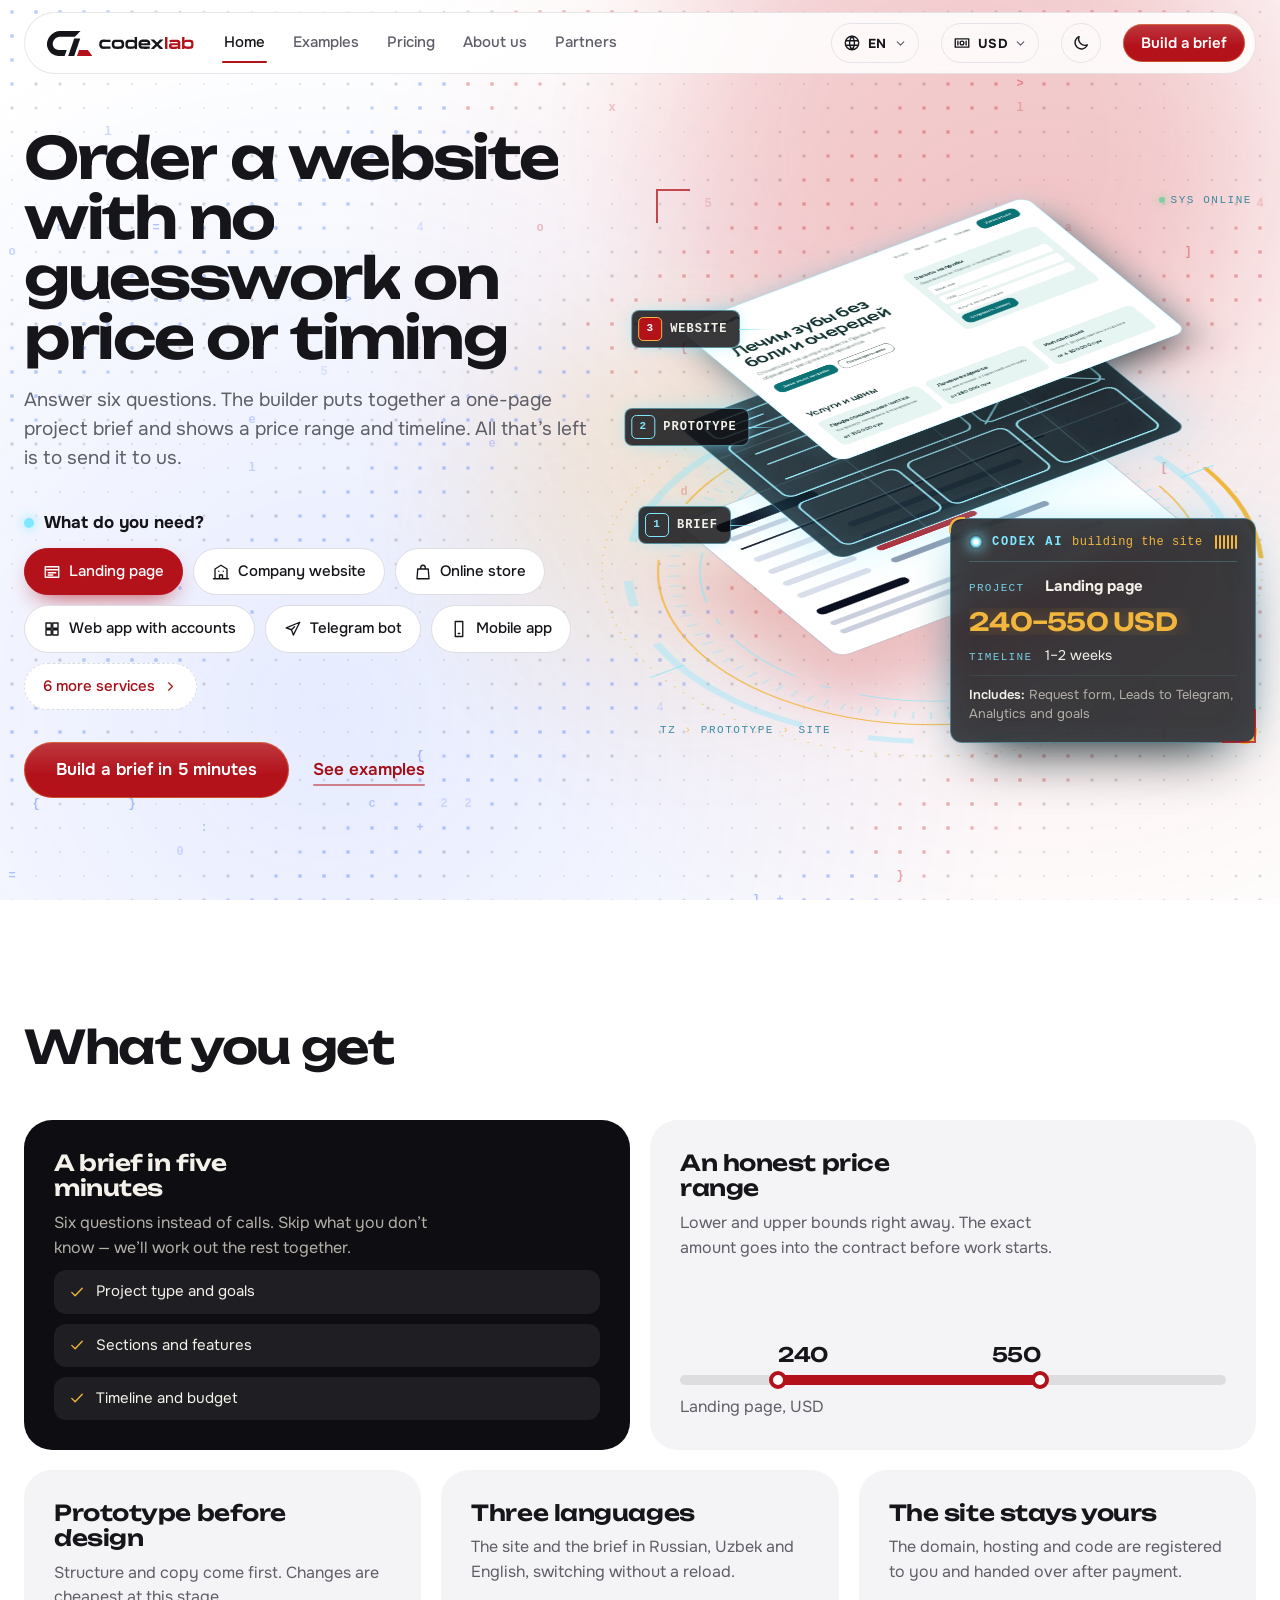
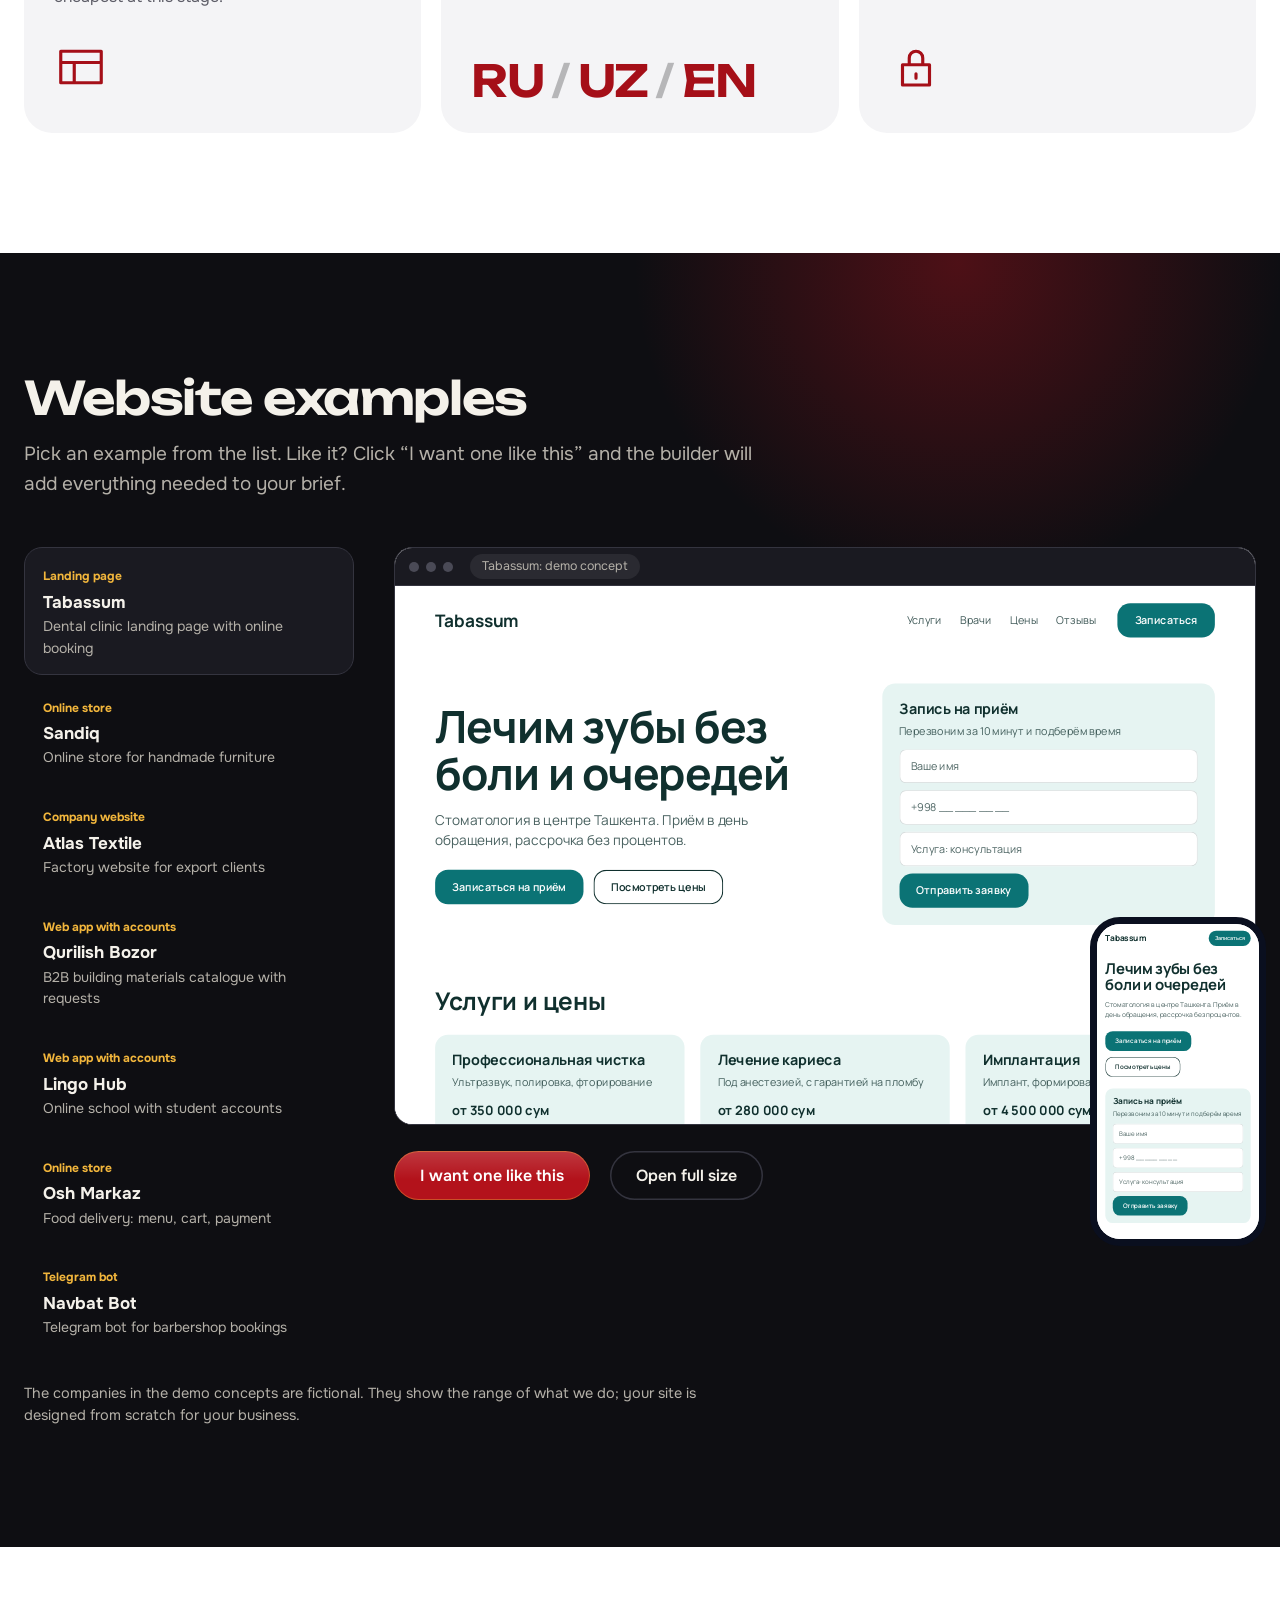
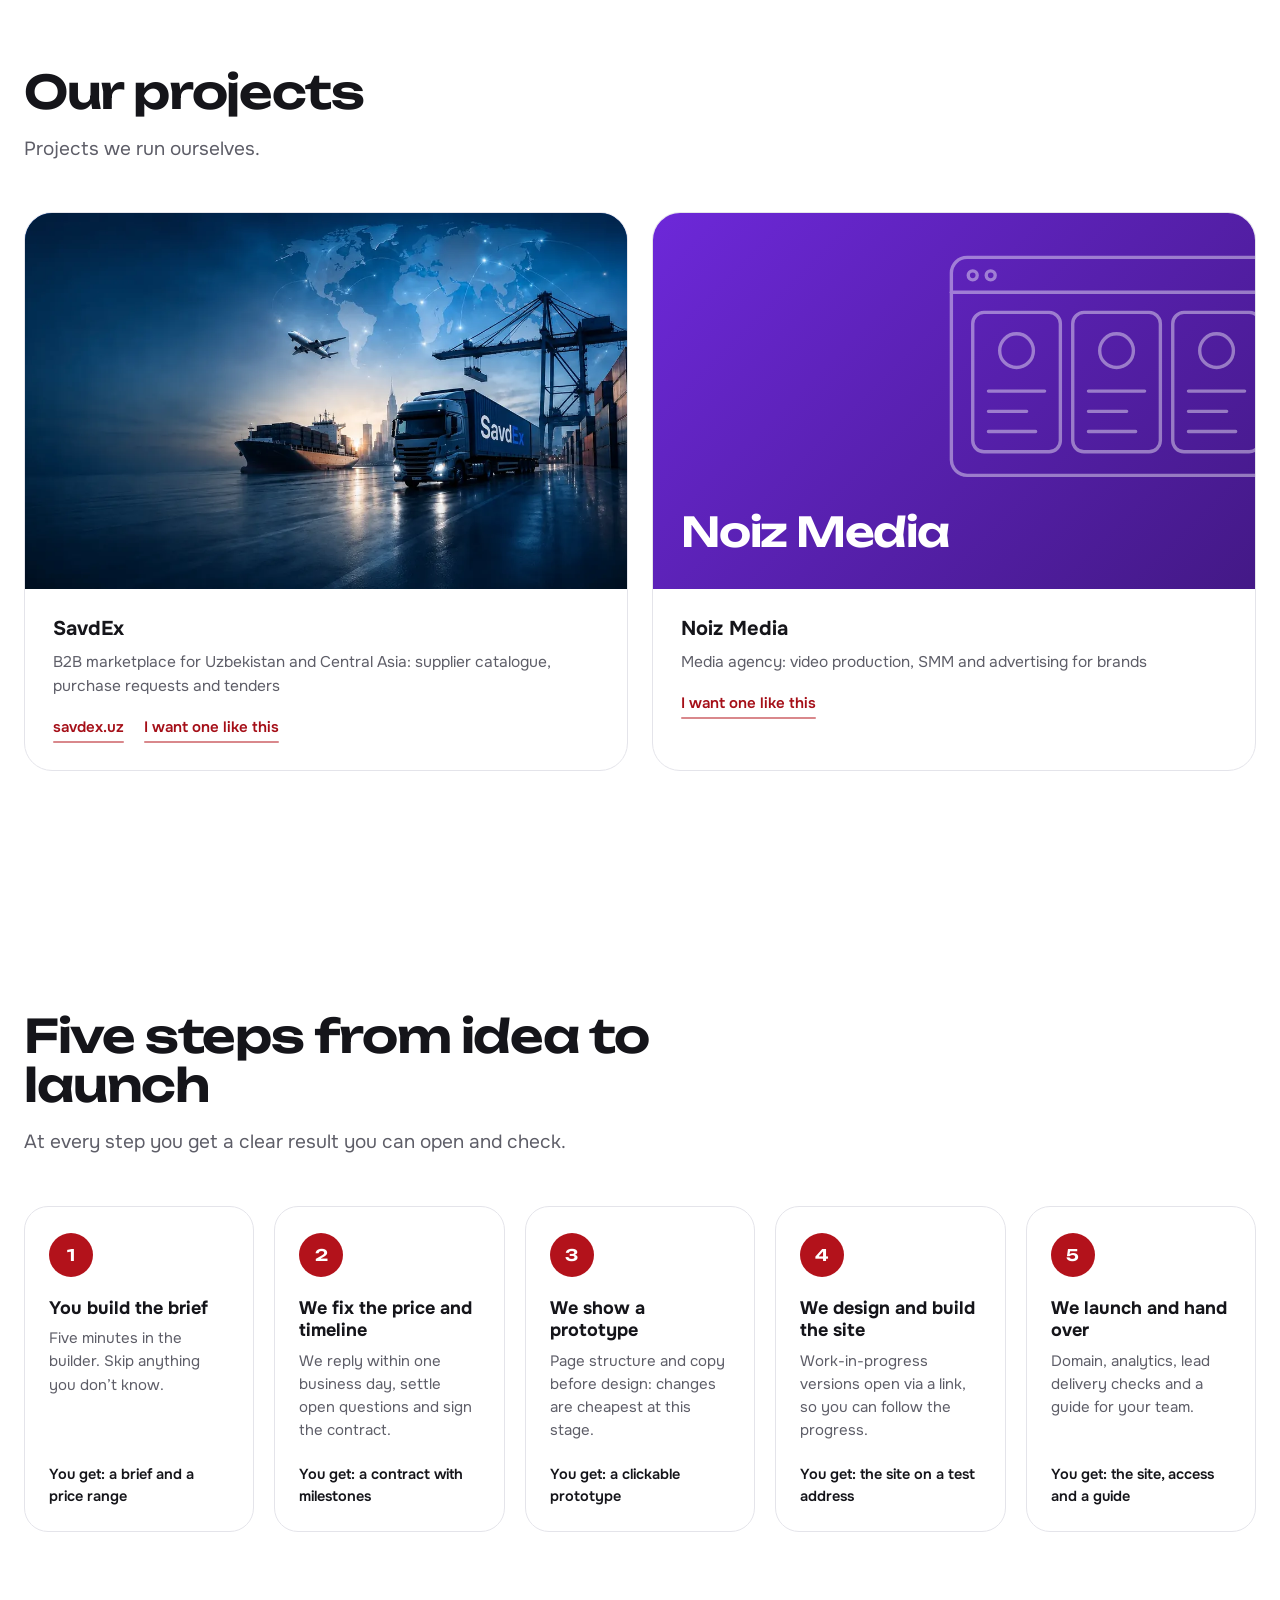
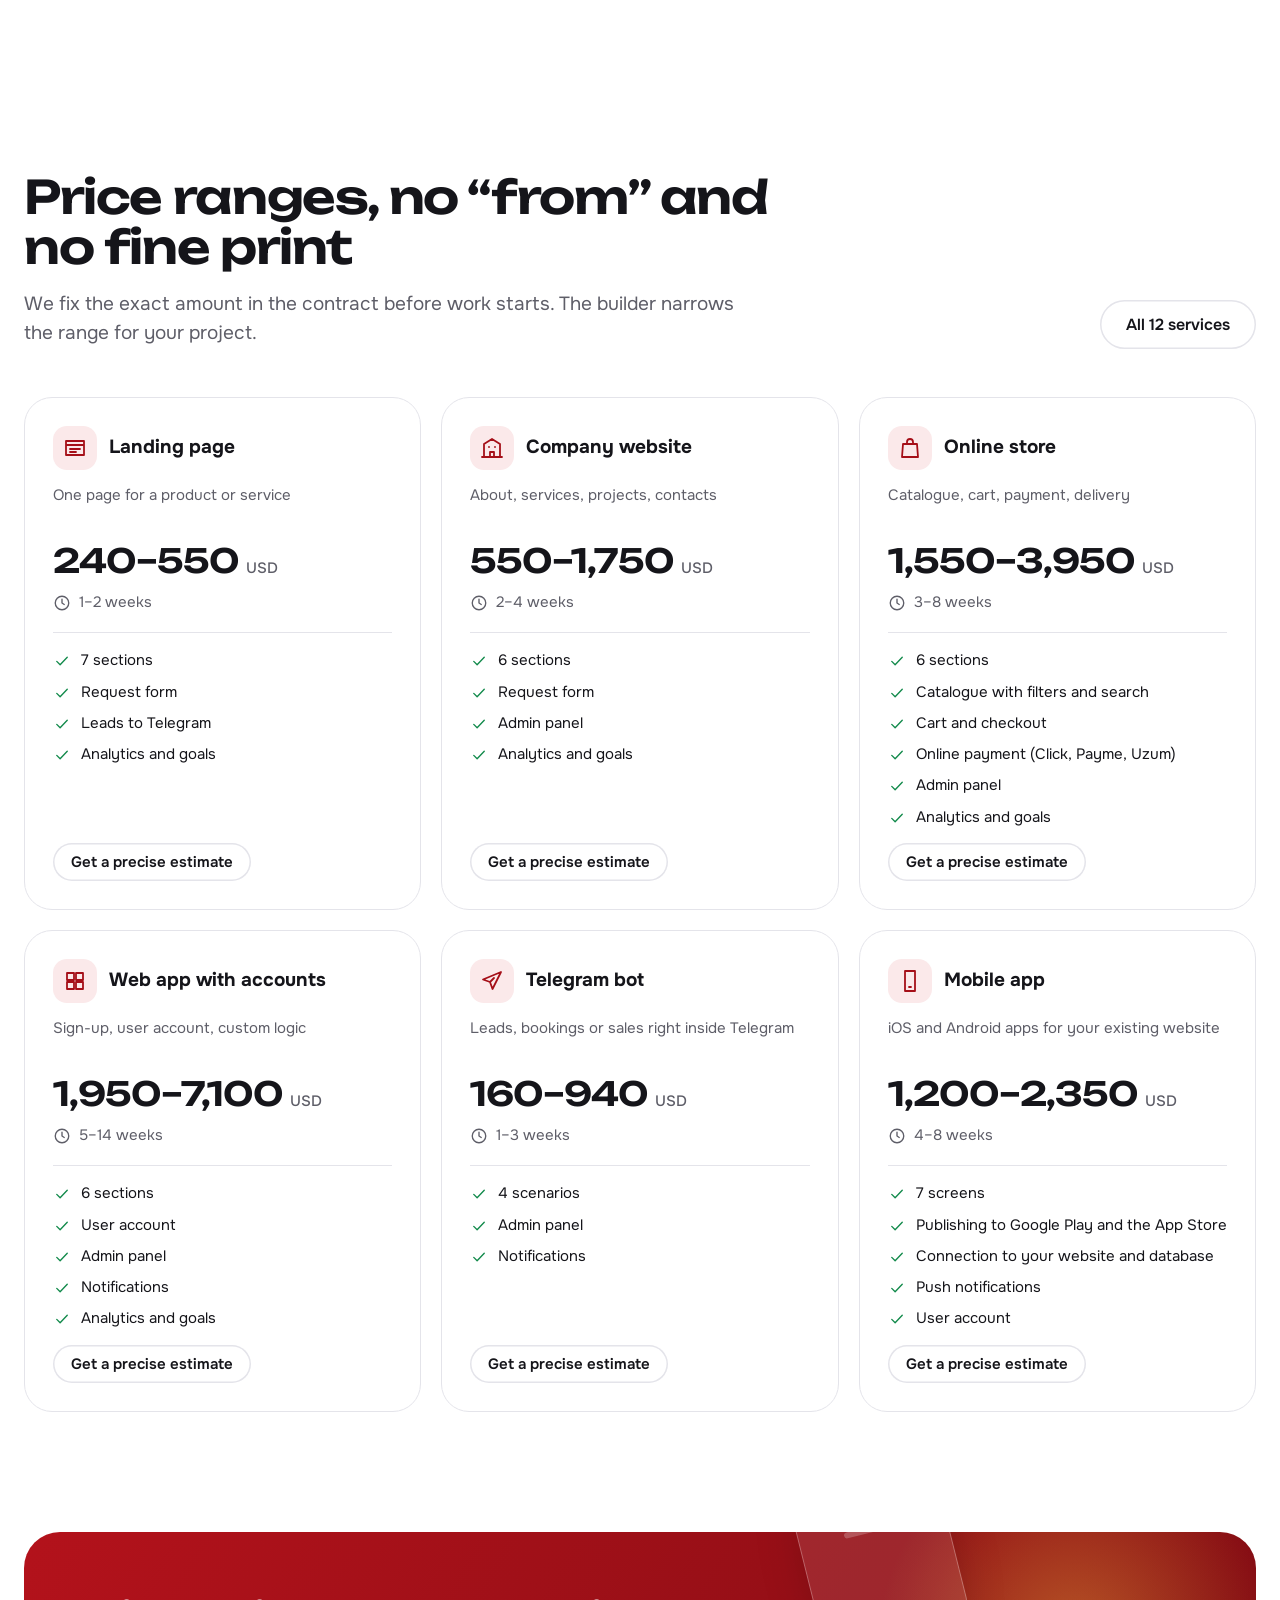
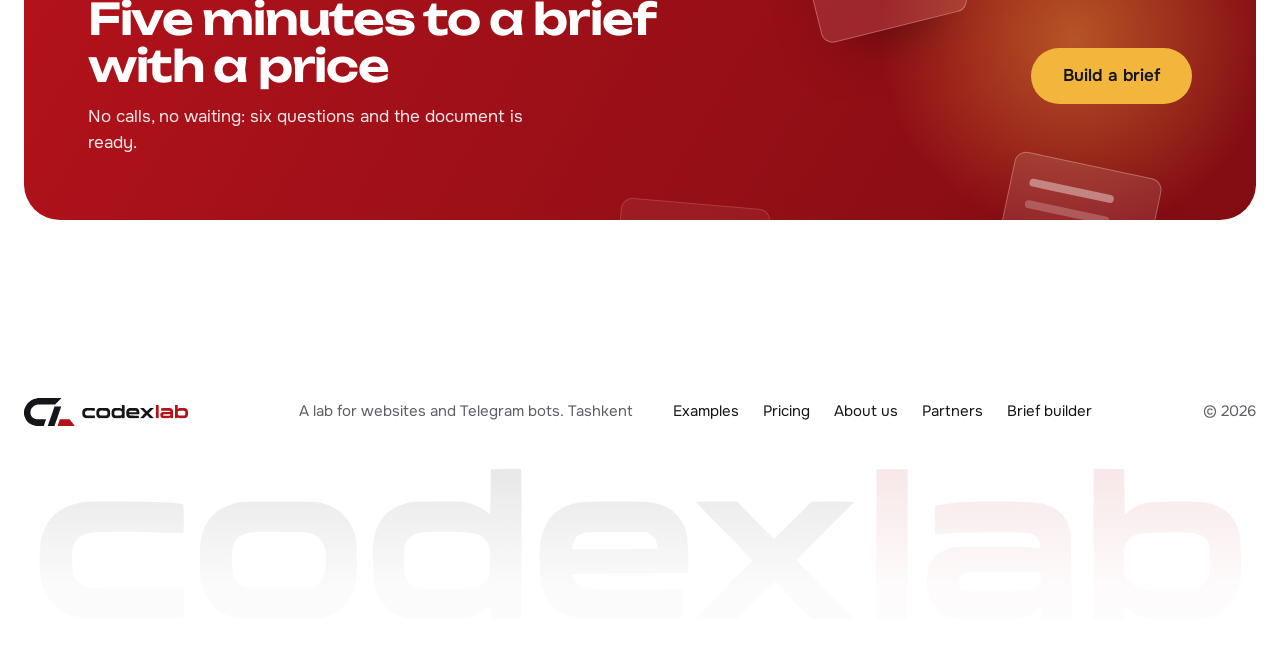
==== site/index.html @ e420db8c "Сайт: на странице «Партнёры» — NOIZ Media и SavdEx, страница открыта для поиска - Карточки партнёров" ====
<!doctype html>
<html lang="ru">
<head>
<meta charset="utf-8">
<meta name="viewport" content="width=device-width, initial-scale=1, viewport-fit=cover">
<title>Codex Lab — разработка сайтов и Telegram-ботов, Ташкент</title>
<meta name="description" content="Закажите сайт без догадок о цене и сроках: конструктор соберёт техническое задание за 5 минут и покажет вилку цены. Лендинги, сайты компаний, интернет-магазины, веб-сервисы, Telegram-боты и мобильные приложения.">
<meta name="robots" content="index, follow, max-image-preview:large">
<meta property="og:title" content="Codex Lab — разработка сайтов и Telegram-ботов, Ташкент">
<meta property="og:description" content="Закажите сайт без догадок о цене и сроках: конструктор соберёт техническое задание за 5 минут и покажет вилку цены. Лендинги, сайты компаний, интернет-магазины, веб-сервисы, Telegram-боты и мобильные приложения.">
<meta property="og:type" content="website">
<meta property="og:url" content="https://codexlab.uz/">
<meta property="og:site_name" content="Codex Lab">
<meta property="og:image" content="https://codexlab.uz/brand/og.png">
<meta property="og:image:width" content="1254">
<meta property="og:image:height" content="1254">
<meta property="og:image:alt" content="Codex Lab">
<meta name="twitter:card" content="summary">
<meta name="twitter:image" content="https://codexlab.uz/brand/og.png">
<link rel="canonical" href="https://codexlab.uz/">
<link rel="alternate" hreflang="ru" href="https://codexlab.uz/">
<link rel="alternate" hreflang="uz" href="https://codexlab.uz/?lang=uz">
<link rel="alternate" hreflang="en" href="https://codexlab.uz/?lang=en">
<link rel="alternate" hreflang="x-default" href="https://codexlab.uz/">
<link rel="icon" href="data:image/svg+xml,%3Csvg%20xmlns%3D%22http%3A%2F%2Fwww.w3.org%2F2000%2Fsvg%22%20viewBox%3D%220%200%2064%2064%22%20width%3D%2264%22%20height%3D%2264%22%3E%3Crect%20width%3D%2264%22%20height%3D%2264%22%20rx%3D%2214%22%20fill%3D%22%230E0E12%22%2F%3E%3Cg%20transform%3D%22translate(8%2018.7)%20scale(.1237)%22%3E%3Cpath%20fill%3D%22%23F8F8F8%22%20d%3D%22M91.8%20213.5C90.4%20213.2%2087.7%20212.8%2085.8%20212.5C71.9%20210.4%2059.7%20205.7%2046.6%20197.6C40%20193.5%2036.8%20190.8%2029.2%20183.3C23.5%20177.6%2021.3%20174.9%2017.7%20169.5C10.4%20158.6%206.3%20149.8%203.1%20138.2C2.2%20134.9%201.8%20133%200.4%20126.2C-0.4%20121.9-0.4%20102.6%200.4%2098.2C2.2%2089%204.2%2081.8%206.5%2076C16.3%2051.2%2033.4%2031.2%2056.8%2017C60.5%2014.7%2072%209%2072.8%209C73.1%209%2074.2%208.6%2075.3%208.1C80.6%205.6%2091.4%202.6%20101.2%201C107.6%200%20109.3%200%20197.4-0.1C250.2-0.2%20287-0.1%20287%200.2C287%200.5%20276%2011.5%20262.6%2024.8L238.2%2049L173.4%2049C106.3%2049%20105.7%2049%2096.8%2051.1C82.4%2054.5%2068.2%2064.2%2060.2%2076.3C53.7%2085.9%2051.7%2090.9%2049.7%20101.8C47.8%20112.4%2049.8%20124.8%2055%20134.8C57.8%20140.1%2059.7%20142.6%2064.1%20146.8C70.2%20152.7%2075%20155.7%2083.1%20158.7C94.3%20162.8%2096.1%20163%20135%20163C153.6%20163%20168.5%20163.2%20168.5%20163.4C168.5%20164%20167.2%20168%20163.6%20178.2C161.9%20182.9%20159.2%20190.6%20157.6%20195.2C155.9%20199.9%20153.9%20205.7%20153%20208C152.1%20210.3%20151.3%20212.6%20151.1%20213.1C150.9%20213.9%20149.1%20214%20122.6%20213.9C107%20213.9%2093.1%20213.7%2091.8%20213.5ZM182%20213.4C182%20213%20182.8%20210.5%20183.8%20207.8C184.8%20205%20186.7%20199.5%20188%20195.5C189.4%20191.5%20191.8%20184.3%20193.5%20179.5C195.2%20174.7%20197%20169.4%20197.5%20167.8C198%20166.1%20198.9%20163.5%20199.5%20162C200.1%20160.5%20201%20158%20201.5%20156.5C202%20155%20203.6%20150.5%20205%20146.5C206.4%20142.5%20208.2%20137.3%20209%20135C209.8%20132.7%20211.8%20126.8%20213.5%20122C217.7%20110.2%20223.8%2092.4%20228%2080C229.9%2074.4%20231.9%2068.5%20232.4%2067L233.4%2064.2L259%2064.1C277.6%2064%20284.5%2064.1%20284.5%2064.5C284.5%2065.2%20270.2%20107.7%20266.2%20119C264.7%20123.3%20261.9%20131.2%20260%20136.8C258.1%20142.2%20255.6%20149.3%20254.5%20152.5C251.8%20160%20247.9%20171.3%20245.5%20178.5C244.4%20181.7%20242.2%20188.2%20240.5%20193C238.8%20197.8%20237.2%20202.4%20237%20203.2C236.4%20205.8%20235%20209.6%20234%20211.9L233%20214L207.5%20214C187.4%20214%20182%20213.9%20182%20213.4Z%22%2F%3E%3Cpath%20fill%3D%22%23E0242E%22%20d%3D%22M256.9%20213.9C256.6%20213.7%20256.6%20213.3%20256.9%20212.7C257.2%20212.2%20258.8%20207.7%20260.4%20202.8C262.1%20197.8%20264.7%20190.3%20266.2%20186C267.7%20181.7%20270.1%20174.9%20271.6%20170.8L274.3%20163.2L311.7%20163.2L349.2%20163.2L352.8%20168C356.6%20172.9%20364%20182.3%20374%20195C382.5%20205.7%20388%20212.9%20388.1%20213.6C388.2%20214%20373%20214.2%20322.8%20214.2C286.9%20214.2%20257.2%20214.1%20256.9%20213.9Z%22%2F%3E%3C%2Fg%3E%3C%2Fsvg%3E" type="image/svg+xml">
<link rel="icon" href="/brand/favicon-96.png" sizes="96x96" type="image/png">
<link rel="apple-touch-icon" href="/brand/apple-touch-icon.png">
<meta name="theme-color" content="#F4F4F6">
<script>try{var t=localStorage.getItem('site-theme');if(t!=='light'&&t!=='dark')t=matchMedia('(prefers-color-scheme: dark)').matches?'dark':'light';document.documentElement.setAttribute('data-theme',t)}catch(e){}try{var m={'/examples':'examples','/prices':'prices','/about':'about','/partners':'partners','/brief':'brief'},q=location.pathname.replace(/\/+$/,''),h=(location.hash.match(/^#\/([a-z]+)/)||[])[1];document.documentElement.setAttribute('data-page',m[q]||({examples:1,prices:1,about:1,partners:1,brief:1}[h]?h:'home'))}catch(e){}</script>
<link rel="preconnect" href="https://fonts.googleapis.com">
<link rel="preconnect" href="https://fonts.gstatic.com" crossorigin>
<link href="https://fonts.googleapis.com/css2?family=Unbounded:wght@400..800&amp;family=Onest:wght@400..700&amp;family=Literata:opsz,wght@7..72,400..700&amp;family=Manrope:wght@400..800&amp;family=Oswald:wght@400..700&amp;family=Playfair+Display:wght@500..800&amp;family=Asap+Sharp:ital,wght@0,400..700;1,400..700&amp;display=swap" rel="stylesheet">
<script type="application/ld+json">{"@context":"https://schema.org","@graph":[{"@type":"WebSite","@id":"https://codexlab.uz/#website","url":"https://codexlab.uz/","name":"Codex Lab","alternateName":["codexlab","codexlab.uz"],"inLanguage":["ru","uz","en"],"publisher":{"@id":"https://codexlab.uz/#org"}},{"@type":"ProfessionalService","@id":"https://codexlab.uz/#org","name":"Codex Lab","description":"Закажите сайт без догадок о цене и сроках: конструктор соберёт техническое задание за 5 минут и покажет вилку цены. Лендинги, сайты компаний, интернет-магазины, веб-сервисы, Telegram-боты и мобильные приложения.","areaServed":"UZ","address":{"@type":"PostalAddress","addressLocality":"Ташкент","addressCountry":"UZ"},"knowsLanguage":["ru","uz","en"],"alternateName":["codexlab","codexlab.uz"],"url":"https://codexlab.uz/","logo":"https://codexlab.uz/brand/logo-for-light.png","image":"https://codexlab.uz/brand/og.png"}]}</script>
<script type="application/json" id="site-pages">{"home":{"ru":{"t":"Codex Lab — разработка сайтов и Telegram-ботов, Ташкент","d":"Закажите сайт без догадок о цене и сроках: конструктор соберёт техническое задание за 5 минут и покажет вилку цены. Лендинги, сайты компаний, интернет-магазины, веб-сервисы, Telegram-боты и мобильные приложения."},"uz":{"t":"Codex Lab — sayt va Telegram-botlar yaratish, Toshkent","d":"Sayt narxi va muddatini oldindan biling: konstruktor 5 daqiqada texnik topshiriq tuzadi va narx oralig‘ini ko‘rsatadi. Lendinglar, kompaniya saytlari, internet-do‘konlar, veb-servislar, Telegram-botlar va mobil ilovalar."},"en":{"t":"Codex Lab — website and Telegram bot development, Tashkent","d":"Order a website with no guesswork on price or timing: the builder puts together a project brief in 5 minutes and shows a price range. Landing pages, company websites, online stores, web apps, Telegram bots and mobile apps."}},"examples":{"ru":{"t":"Примеры сайтов — Codex Lab","d":"Демо-концепты сайтов для разных бизнесов: посмотрите на компьютере и телефоне и выберите похожий — конструктор подставит тип проекта."},"uz":{"t":"Sayt namunalari — Codex Lab","d":"Turli bizneslar uchun sayt demo-konseptlari: kompyuter va telefonda ko‘ring, o‘xshashini tanlang — konstruktor loyiha turini o‘zi qo‘yadi."},"en":{"t":"Website examples — Codex Lab","d":"Website demo concepts for different businesses: view them on desktop and phone and pick a similar one — the builder fills in the project type."}},"prices":{"ru":{"t":"Тарифы и цены на разработку сайтов — Codex Lab","d":"Цены вилкой на 12 направлений: лендинг, сайт компании, интернет-магазин, веб-сервис, Telegram-бот, мобильное приложение и другие. Точную сумму фиксируем в договоре."},"uz":{"t":"Sayt yaratish tariflari va narxlari — Codex Lab","d":"Narxlar 12 yo‘nalish bo‘yicha oraliq bilan: lending, kompaniya sayti, internet-do‘kon, veb-servis, Telegram-bot, mobil ilova va boshqalar. Aniq summani shartnomada belgilaymiz."},"en":{"t":"Website development pricing — Codex Lab","d":"Price ranges for 12 services: landing page, company website, online store, web app, Telegram bot, mobile app and more. The exact amount is fixed in the contract."}},"about":{"ru":{"t":"О студии — Codex Lab","d":"Лаборатория сайтов и Telegram-ботов в Ташкенте: как мы работаем, свои проекты и ответы на частые вопросы."},"uz":{"t":"Studiya haqida — Codex Lab","d":"Toshkentdagi saytlar va Telegram-botlar laboratoriyasi: qanday ishlaymiz, o‘z loyihalarimiz va ko‘p beriladigan savollarga javoblar."},"en":{"t":"About the studio — Codex Lab","d":"A lab for websites and Telegram bots in Tashkent: how we work, our own projects and answers to common questions."}},"partners":{"ru":{"t":"Партнёры — Codex Lab","d":"Компании, с которыми мы работаем: медиа-агентство NOIZ Media и B2B-площадка SavdEx."},"uz":{"t":"Hamkorlar — Codex Lab","d":"Biz bilan ishlaydigan kompaniyalar: NOIZ Media media-agentligi va SavdEx B2B-maydoni."},"en":{"t":"Partners — Codex Lab","d":"Companies we work with: NOIZ Media, a media agency, and SavdEx, a B2B marketplace."}},"brief":{"ru":{"t":"Конструктор ТЗ с ценой — Codex Lab","d":"Шесть вопросов — и у вас техническое задание на одном листе с вилкой цены и сроком. Бесплатно и без созвонов."},"uz":{"t":"Narxi bilan TZ konstruktori — Codex Lab","d":"Oltita savol — va sizda narx oralig‘i hamda muddati ko‘rsatilgan bir varaqlik texnik topshiriq bor. Bepul va qo‘ng‘iroqlarsiz."},"en":{"t":"Brief builder with pricing — Codex Lab","d":"Six questions and you have a one-page project brief with a price range and timeline. Free, no calls needed."}}}</script>
<style id="site-css">/* =====================================================================
   VARAQ, версия 2. Концепция «От листа к сайту».
   Бумага — белый, чернила и чертёж — кобальт, печать редактора — сигнальный.
   Все цвета и шрифты меняются только в блоке токенов.
   ===================================================================== */
:root{
  /* Бумага и графит; красный — действие; золото — отметки и свет; голубой — голограмма ассистента */
  --bg:#FFFFFF; --bg2:#F4F4F6; --ink:#15151A; --muted:#5E5E68; --line:#E4E4EA;
  --brand:#B3121B; --brand-ink:#FFFFFF; --brand-text:#A50F18; --brand-soft:#FBE9EA;
  --accent:#E8A917; --accent-text:#8A5A00; --ok:#128A4B; --warn:#FFC857;
  --gold:#F2B63C; --holo:#7FE7FF;
  --night:#0E0E12; --night2:#1A1A21; --on-night:#F4F1EA; --night-muted:#B4B0A8; --night-line:#34343F;
  --sheet:#FFFFFF; --sheet-ink:#15151A; --sheet-muted:#5E5E68; --sheet-line:#E4E4EA;
  --shadow:0 30px 60px -32px rgba(21,21,26,.4);
  --display:'Unbounded','Onest',system-ui,-apple-system,'Segoe UI',Arial,sans-serif;
  --font:'Onest',system-ui,-apple-system,'Segoe UI',Roboto,Arial,sans-serif;
  --serif:'Literata',Georgia,'Times New Roman',serif;
  /* Лист ТЗ: Asap Sharp. В нём нет кириллицы, поэтому русские буквы рисует похожий гротеск Onest */
  --sheet-font:'Asap Sharp','Onest',system-ui,-apple-system,'Segoe UI',Arial,sans-serif;
  --mono:ui-monospace,SFMono-Regular,Menlo,Consolas,'Liberation Mono',monospace;
  /* прежние имена: на них опираются стили админки */
  --paper:var(--bg2); --surface:var(--bg); --fig:var(--brand-text); --on-fig:var(--brand-ink); --ruby:var(--brand-text); --leaf:var(--ok); --seed:var(--warn);
  --band:var(--night); --band-panel:var(--night2); --on-band:var(--on-night); --band-muted:var(--night-muted); --band-line:var(--night-line);
  box-sizing:border-box;
  padding-top:env(safe-area-inset-top,0px);
  padding-bottom:env(safe-area-inset-bottom,0px);
}
@media (prefers-color-scheme:dark){
  :root:not([data-theme="light"]){
    --bg:#0B0B0F; --bg2:#15151B; --ink:#F4F1EA; --muted:#ABA79F; --line:#2B2B35;
    --brand:#C8141F; --brand-text:#FF8A80; --brand-soft:#2A1114;
    --accent:#F2B63C; --accent-text:#F2B63C; --ok:#5FD08F;
    --night:#050507; --night2:#111116; --night-line:#2B2B35;
    --sheet:#17171D; --sheet-ink:#F4F1EA; --sheet-muted:#ABA79F; --sheet-line:#34343F;
    --shadow:0 30px 60px -32px rgba(0,0,0,.75);
  }
}
:root[data-theme="dark"]{
  --bg:#0B0B0F; --bg2:#15151B; --ink:#F4F1EA; --muted:#ABA79F; --line:#2B2B35;
  --brand:#C8141F; --brand-text:#FF8A80; --brand-soft:#2A1114;
  --accent:#F2B63C; --accent-text:#F2B63C; --ok:#5FD08F;
  --night:#050507; --night2:#111116; --night-line:#2B2B35;
  --sheet:#17171D; --sheet-ink:#F4F1EA; --sheet-muted:#ABA79F; --sheet-line:#34343F;
  --shadow:0 30px 60px -32px rgba(0,0,0,.75);
}

/* ---------- База ---------- */
*,*::before,*::after{box-sizing:inherit}
html{scroll-behavior:smooth;scroll-padding-top:calc(96px + env(safe-area-inset-top,0px));-webkit-text-size-adjust:100%;text-size-adjust:100%}
body{margin:0;background:var(--bg);color:var(--ink);font:400 17px/1.55 var(--font);-webkit-font-smoothing:antialiased}
[hidden]{display:none!important}
.sr{position:absolute;width:1px;height:1px;margin:-1px;overflow:hidden;clip-path:inset(50%);white-space:nowrap}
img,svg{max-width:100%}
a{color:inherit}
h1,h2,h3,h4,p{margin:0}
button{font:inherit;color:inherit}
:focus-visible{outline:3px solid var(--brand-text);outline-offset:3px;border-radius:6px}
.wrap{max-width:1288px;margin:0 auto;padding:0 24px}
.ic{width:24px;height:24px;flex:none;fill:none;stroke:currentColor;stroke-width:1.8;stroke-linecap:round;stroke-linejoin:round}
.sec{padding:120px 0}
.sec--soft{background:var(--bg2)}
.h2,.sec h2,.brief h2{font:600 clamp(28px,3.6vw,48px)/1.08 var(--display);letter-spacing:-.03em;max-width:18ch}
.lead{color:var(--muted);font-size:19px;max-width:56ch;margin-top:18px}
.sec-head{display:flex;flex-wrap:wrap;align-items:flex-end;justify-content:space-between;gap:20px 40px;margin-bottom:48px}

.btn{display:inline-flex;align-items:center;justify-content:center;gap:10px;padding:15px 26px;border:0;border-radius:999px;background:var(--brand);color:var(--brand-ink);font:600 16px/1.2 var(--font);text-decoration:none;cursor:pointer;transition:transform .18s ease,box-shadow .18s ease,background-color .18s ease}
.btn:hover{transform:translateY(-1px);box-shadow:0 12px 24px -12px var(--brand)}
.btn[disabled]{opacity:.55;cursor:default;transform:none;box-shadow:none}
.btn--lg{padding:18px 32px;font-size:17px}
.btn--sm{padding:10px 18px;font-size:15px}
.btn--quiet{background:transparent;color:var(--ink);box-shadow:inset 0 0 0 1.5px var(--line)}
.btn--quiet:hover{box-shadow:inset 0 0 0 1.5px var(--ink)}
.btn--light{background:#FFFFFF;color:#0A0F1F}
.btn--light:hover{box-shadow:0 12px 24px -12px rgba(255,255,255,.5)}
.btn--ghost{background:transparent;color:var(--on-night);box-shadow:inset 0 0 0 1.5px var(--night-line)}
.btn--ghost:hover{box-shadow:inset 0 0 0 1.5px var(--on-night)}
.link{color:var(--brand-text);font-weight:600;text-underline-offset:4px}
.link-btn{background:none;border:0;padding:0;color:var(--night-muted);text-decoration:underline;text-underline-offset:4px;cursor:pointer;font-size:14px}
.link-like{background:none;border:0;padding:0;color:var(--brand-text);font-weight:600;text-decoration:underline;text-underline-offset:4px;cursor:pointer}
.chips{display:flex;flex-wrap:wrap;gap:10px}
.chip{display:inline-flex;align-items:center;gap:8px;padding:11px 18px;border-radius:999px;border:1.5px solid var(--line);background:var(--bg);cursor:pointer;font-size:15px;font-weight:500;transition:border-color .18s ease,background-color .18s ease,color .18s ease}
.chip .ic{width:18px;height:18px}
.chip:hover{border-color:var(--ink)}
.chip[aria-pressed="true"]{background:var(--ink);color:var(--bg);border-color:var(--ink)}

/* Появление блоков при прокрутке: включается только при работающем JavaScript */
.js .rv{opacity:0;transform:translateY(16px)}
.js .rv.is-in{opacity:1;transform:none;transition:opacity .6s ease,transform .6s cubic-bezier(.2,.7,.2,1);transition-delay:calc(var(--d,0)*70ms)}

/* ---------- Шапка ---------- */
.top{position:sticky;top:env(safe-area-inset-top,0px);z-index:30;padding:12px 0 0;pointer-events:none}
.top-in{pointer-events:auto;display:flex;align-items:center;gap:22px;height:62px;padding:0 10px 0 22px;border-radius:999px;border:1px solid var(--line);background:color-mix(in srgb,var(--bg) 84%,transparent);backdrop-filter:blur(14px);-webkit-backdrop-filter:blur(14px);transition:box-shadow .25s ease}
.top.is-scrolled .top-in{box-shadow:0 14px 34px -20px rgba(10,15,31,.45)}
/* Логотип: знак и надпись — два SVG, размер задаёт font-size (высота знака = 1em) */
.logo{display:inline-flex;align-items:center;gap:.26em;font-size:30px;line-height:0;text-decoration:none;margin-right:auto;--logo-ink:#F8F8F8;--logo-red:#E0242E}
.logo svg{display:block;flex:none}
.logo-mark{width:1.813em;height:1em}
.logo-word{width:3.79em;height:.481em}
.sprite{position:absolute;width:0;height:0;overflow:hidden}
/* Переключатель темы: в тёмной показано солнце, в светлой — луна */
.theme-btn{flex:none;display:inline-grid;place-items:center;width:40px;height:40px;padding:0;border:1.5px solid var(--line);border-radius:999px;background:none;color:var(--ink);cursor:pointer;transition:border-color .2s ease,background-color .2s ease}
.theme-btn:hover{border-color:color-mix(in srgb,var(--gold) 55%,var(--line))}
.theme-btn .ic{grid-area:1/1;width:18px;height:18px}
:root[data-theme="dark"] .theme-btn .ic-moon,:root:not([data-theme="dark"]) .theme-btn .ic-sun{display:none}
.nav{display:flex;gap:26px;font-size:15px;font-weight:500}
.nav a{text-decoration:none;color:var(--muted);transition:color .18s ease}
.nav a:hover{color:var(--ink)}
.cur{display:flex;flex:none;border:1.5px solid var(--line);border-radius:999px;padding:2px}
.cur button{border:0;background:none;padding:6px 10px;border-radius:999px;font-size:13px;font-weight:700;line-height:1.2;color:var(--muted);cursor:pointer}
.cur button[aria-pressed="true"]{background:var(--ink);color:var(--bg)}
/* Переключатель валюты в блоке цен и в конструкторе; в шапке — выпадающие меню языка и валюты */
.cur--lg button{padding:9px 16px;font-size:14px}
.pick{position:relative;flex:none}
.pick-btn{display:inline-flex;align-items:center;gap:7px;height:40px;padding:0 11px;border:1.5px solid var(--line);border-radius:999px;background:none;color:var(--ink);font:700 13px/1 var(--font);letter-spacing:.03em;cursor:pointer;transition:border-color .18s ease,background-color .18s ease}
.pick-btn:hover,.pick.is-open .pick-btn{border-color:color-mix(in srgb,var(--gold) 55%,var(--line));background:rgba(255,255,255,.05)}
.pick-btn .ic{width:18px;height:18px}
.pick-btn .pick-chev{width:13px;height:13px;stroke-width:2.2;color:var(--muted);transition:transform .2s ease}
.pick.is-open .pick-chev{transform:rotate(180deg)}
.pick-menu{position:absolute;right:0;top:calc(100% + 10px);z-index:5;display:grid;gap:2px;min-width:200px;padding:6px;border-radius:16px;background:#141419;border:1px solid var(--line);box-shadow:0 24px 50px -20px rgba(0,0,0,.85)}
.pick-menu[hidden]{display:none}
.pick-menu button{display:flex;align-items:center;gap:12px;width:100%;padding:11px 12px;border:0;border-radius:10px;background:none;color:var(--ink);font:500 14px/1.2 var(--font);text-align:left;cursor:pointer}
.pick-menu button b{min-width:34px;font-size:13px;font-weight:700;color:var(--muted)}
.pick-menu button:hover,.pick-menu button:focus-visible{background:rgba(255,255,255,.08);outline:none}
.pick-menu button[aria-checked="true"]{background:rgba(242,182,60,.12)}
.pick-menu button[aria-checked="true"] b{color:var(--gold)}
.pick-menu button[aria-checked="true"]::after{content:"";width:7px;height:7px;margin-left:auto;border-radius:50%;background:var(--gold)}
.panel .cur{--line:var(--night-line);--muted:var(--night-muted);--ink:var(--on-night);--bg:var(--night)}
.cur-line{display:flex;flex-wrap:wrap;align-items:center;gap:8px 12px;margin:0 0 24px;font-weight:600;font-size:15px}
.rate-note{margin-top:18px;font-size:14px;color:var(--muted)}

/* ---------- Первый экран ---------- */
.hero{position:relative;padding:48px 0 104px;overflow:hidden;overflow:clip;isolation:isolate}
.hero::before{content:"";position:absolute;z-index:-1;right:-14%;top:-22%;width:min(980px,76vw);aspect-ratio:1;background:radial-gradient(closest-side,color-mix(in srgb,var(--brand) 26%,transparent),transparent 72%)}
.hero::after{content:"";position:absolute;z-index:-2;inset:0;background-image:radial-gradient(color-mix(in srgb,var(--ink) 16%,transparent) 1px,transparent 1.5px);background-size:24px 24px;-webkit-mask-image:linear-gradient(180deg,#000 10%,transparent 78%);mask-image:linear-gradient(180deg,#000 10%,transparent 78%)}
.hero-grid{display:grid;grid-template-columns:minmax(0,1fr) minmax(0,1fr);gap:32px;align-items:center}
.hero-grid>*{min-width:0}
.hero h1{font:600 clamp(34px,4.5vw,62px)/1.04 var(--display);letter-spacing:-.04em}
.hero .lead{max-width:44ch}
.hero .q{font-weight:700;margin:36px 0 12px}
.hero-cta{display:flex;flex-wrap:wrap;align-items:center;gap:16px 24px;margin-top:32px}

/* Объёмная сцена: лист ТЗ → прототип → сайт */
.scene{position:relative;height:560px;perspective:1700px}
.stack-wrap{position:absolute;left:46%;top:61%;width:0;height:0;transform:scale(var(--s,1))}
.stack{position:absolute;width:420px;height:290px;margin:-145px 0 0 -210px;transform-style:preserve-3d;transform:rotateX(calc(56deg + var(--rx,0deg))) rotateZ(calc(-34deg + var(--rz,0deg)));transition:transform .6s cubic-bezier(.2,.7,.2,1)}
.layer{position:absolute;inset:0;border-radius:14px;overflow:hidden;transform:translateZ(var(--z));animation:bob 8s ease-in-out infinite;animation-delay:var(--delay,0s)}
.layer svg{display:block;width:100%;height:100%}
.layer--shadow{--z:-70px;border-radius:40px;background:rgba(10,15,31,.34);filter:blur(34px);animation:none;overflow:visible}
.layer--sheet{--z:0px;background:#FFFFFF;border:1px solid #D9DEEA;box-shadow:0 0 0 1px rgba(10,15,31,.04)}
.layer--wire{--z:118px;--delay:-2.600s;background:linear-gradient(135deg,rgba(18,40,52,.86),rgba(10,22,30,.9));border:1px solid rgba(127,231,255,.55);box-shadow:0 0 70px rgba(127,231,255,.4),inset 0 0 40px rgba(127,231,255,.16)}
.layer--site{--z:236px;--delay:-5.200s;background:#FFFFFF;border:1px solid rgba(10,15,31,.12);box-shadow:0 24px 50px -10px rgba(10,15,31,.35)}
.layer--site .mk-frame{position:absolute;inset:0;transition:opacity .25s ease}
.layer--site.is-swap .mk-frame{opacity:0}
@keyframes bob{50%{transform:translateZ(calc(var(--z) + 12px))}}
.tag{position:absolute;left:-255px;top:var(--y,0px);transform:translate(-42%,-50%) scale(calc(1 / var(--s,1)));display:inline-flex;align-items:center;gap:8px;padding:7px 14px 7px 7px;border-radius:999px;background:var(--bg);border:1px solid var(--line);font-size:14px;font-weight:600;box-shadow:0 10px 24px -14px rgba(10,15,31,.5);white-space:nowrap}
.tag i{display:grid;place-items:center;width:24px;height:24px;border-radius:50%;background:var(--ink);color:var(--bg);font:600 11px/1 var(--display);font-style:normal}
.tag--1{--y:0px}
.tag--2{--y:-98px}
.tag--3{--y:-196px}
.tag--3 i{background:var(--brand);color:#FFFFFF}
.hero-card{position:absolute;right:0;bottom:0;width:292px;padding:20px 22px;border-radius:22px;border:1px solid var(--line);background:color-mix(in srgb,var(--bg) 90%,transparent);backdrop-filter:blur(12px);-webkit-backdrop-filter:blur(12px);box-shadow:var(--shadow);font-size:14px;line-height:1.45}
.hc-type{display:flex;align-items:center;gap:10px;font-size:15px}
.hc-type .ic{width:38px;height:38px;padding:9px;border-radius:12px;background:var(--brand-soft);color:var(--brand-text)}
.hero-card .total{font:600 26px/1.1 var(--display);letter-spacing:-.03em;color:var(--brand-text);margin-top:14px}
.hc-meta{display:flex;align-items:center;gap:8px;color:var(--muted);margin-top:8px}
.hc-meta .ic{width:16px;height:16px}
.hc-inc{margin-top:12px;padding-top:12px;border-top:1px solid var(--line);color:var(--muted);font-size:13.5px}
.hc-inc b{color:var(--ink);font-weight:600}
@keyframes rise{from{opacity:0;transform:translateY(8px)}to{opacity:1;transform:none}}
.hero-card .r{animation:rise .4s both;animation-delay:calc(var(--n)*55ms)}

/* ---------- Что вы получаете ---------- */
.bento{display:grid;grid-template-columns:repeat(6,minmax(0,1fr));gap:20px}
.tile{position:relative;display:flex;flex-direction:column;gap:10px;min-height:250px;padding:30px;border-radius:28px;background:var(--bg2);overflow:hidden}
.tile h3{font:600 22px/1.15 var(--display);letter-spacing:-.02em;max-width:14ch}
.tile p{color:var(--muted);font-size:16px;max-width:36ch}
.tile--a{grid-column:span 3;background:var(--night);color:var(--on-night)}
.tile--a p{color:var(--night-muted)}
.tile--b{grid-column:span 3}
.tile--c,.tile--d,.tile--e{grid-column:span 2}
.tile-art{margin-top:auto;padding-top:20px}
.ticks{display:grid;gap:10px;list-style:none;margin:0;padding:0;font-size:15px}
.ticks li{display:flex;align-items:center;gap:10px;padding:10px 14px;border-radius:12px;background:rgba(255,255,255,.07);color:var(--on-night)}
.ticks .ic{width:18px;height:18px;color:var(--gold)}
.range{position:relative;height:10px;border-radius:99px;background:color-mix(in srgb,var(--ink) 10%,transparent)}
.range i{position:absolute;left:18%;right:34%;top:0;bottom:0;border-radius:99px;background:var(--brand)}
.range-nums{display:flex;justify-content:space-between;margin:0 34% 10px 18%;font:600 20px/1 var(--display);letter-spacing:-.02em}
.range-cap{margin-top:10px;font-size:14px;color:var(--muted)}
.tile-big{font:600 44px/1 var(--display);letter-spacing:-.04em;color:var(--brand-text)}
.tile-big span{color:color-mix(in srgb,var(--ink) 28%,transparent)}
.tile .ic--xl{width:54px;height:54px;stroke-width:1.4;color:var(--brand-text)}

/* ---------- Наши проекты ---------- */
.proj-grid{display:grid;grid-template-columns:repeat(2,minmax(0,1fr));gap:24px}
.ex{display:block;min-width:0}
.proj{display:flex;flex-direction:column;border-radius:28px;background:var(--bg);border:1px solid var(--line);overflow:hidden;transition:transform .25s ease,box-shadow .25s ease}
.proj:hover{transform:translateY(-4px);box-shadow:var(--shadow)}
.cover{position:relative;display:block;aspect-ratio:16/10;overflow:hidden;background:linear-gradient(135deg,var(--c,#2B4BFF),color-mix(in srgb,var(--c,#2B4BFF) 62%,#000));color:var(--ct,#fff);text-decoration:none}
.cover img{display:block;width:100%;height:100%;object-fit:cover;object-position:top}
.cover-art{position:absolute;right:-5%;top:11%;width:56%;opacity:.42;color:var(--ct,#fff)}
.cover-type{position:absolute;inset:0;display:flex;flex-direction:column;justify-content:flex-end;padding:28px}
.cover-type b{font:600 clamp(26px,3.2vw,44px)/1 var(--display);letter-spacing:-.03em;overflow-wrap:anywhere}
.cover-type small{font-size:15px;opacity:.85;margin-top:8px}
.proj-body{display:flex;flex-direction:column;gap:6px;padding:24px 28px 28px}
.ex-name{display:block;font-weight:700;font-size:20px}
.ex-kind{display:block;color:var(--muted);font-size:15.5px}
.ex-acts{display:flex;flex-wrap:wrap;gap:6px 20px;margin-top:10px;font-size:15px}

/* ---------- Витрина примеров ---------- */
.show{display:grid;grid-template-columns:330px minmax(0,1fr);gap:40px;align-items:start}
.show-list{display:flex;flex-direction:column;gap:4px}
button.ex{width:100%;padding:14px 18px;border:1px solid transparent;border-radius:18px;background:none;text-align:left;cursor:pointer;transition:background-color .18s ease,border-color .18s ease}
button.ex:hover{background:color-mix(in srgb,var(--ink) 5%,transparent)}
button.ex[aria-pressed="true"]{background:var(--bg);border-color:var(--line);box-shadow:0 14px 30px -22px rgba(10,15,31,.5)}
button.ex .ex-name{font-size:17px}
button.ex .ex-kind{font-size:14px}
button.ex .ex-type{display:inline-block;margin-bottom:4px;font-size:12px;font-weight:700;color:var(--brand-text)}
.stage{position:relative;padding:0 0 46px}
.browser{border-radius:18px;border:1px solid var(--line);background:#FFFFFF;overflow:hidden;box-shadow:var(--shadow)}
.browser-bar{display:flex;align-items:center;gap:7px;height:38px;padding:0 14px;background:var(--bg);border-bottom:1px solid var(--line)}
.browser-bar i{width:10px;height:10px;border-radius:50%;background:var(--line)}
.browser-bar span{margin-left:10px;padding:3px 12px;border-radius:99px;background:var(--bg2);font-size:12.500px;color:var(--muted);white-space:nowrap;overflow:hidden;text-overflow:ellipsis}
.mk-frame{position:relative;overflow:hidden}
.mk-frame>.mk{position:absolute;top:0;left:0}
.browser .mk-frame{aspect-ratio:16/10}
.phone{position:absolute;right:-10px;bottom:0;width:176px;border:7px solid #0A0F1F;border-radius:30px;background:#FFFFFF;overflow:hidden}
.phone .mk-frame{aspect-ratio:9/17.500}
.stage-acts{display:flex;flex-wrap:wrap;align-items:center;gap:12px 20px;margin-top:26px;padding-right:190px}
.ex-note{margin-top:28px;color:var(--muted);font-size:14.500px;max-width:70ch}

/* ---------- Окно примера ---------- */
dialog{padding:0;border:0;color:var(--ink)}
#demo{border-radius:20px;background:var(--bg);width:min(1120px,calc(100vw - 24px));max-height:calc(100dvh - 24px)}
#demo[open]{display:flex;flex-direction:column}
dialog::backdrop{background:rgba(5,8,22,.66)}
.demo-head{display:flex;align-items:center;gap:16px;padding:14px 18px;border-bottom:1px solid var(--line)}
.demo-head h3{font-size:18px}
.demo-head p{font-size:14px;color:var(--muted)}
.demo-head>div:first-child{margin-right:auto;min-width:0}
.seg{display:flex;border:1.5px solid var(--line);border-radius:999px;padding:3px}
.seg button{border:0;background:none;padding:7px 14px;border-radius:999px;font-size:14px;cursor:pointer}
.seg button[aria-pressed="true"]{background:var(--ink);color:var(--bg)}
.x{border:0;background:none;font-size:28px;line-height:1;width:40px;height:40px;border-radius:50%;cursor:pointer}
.demo-body{overflow:auto;flex:1;background:var(--bg2)}
.demo-body .mk-frame.is-phone{max-width:390px;margin:18px auto;border:8px solid #0A0F1F;border-radius:30px}
.demo-foot{display:flex;flex-wrap:wrap;align-items:center;justify-content:space-between;gap:12px 20px;padding:14px 18px;border-top:1px solid var(--line)}
.demo-foot p{font-size:14px;color:var(--muted);max-width:52ch}

/* ---------- Как работаем ---------- */
.steps{position:relative;list-style:none;padding:0;margin:0;display:grid;grid-template-columns:repeat(5,minmax(0,1fr));gap:20px;counter-reset:st}
.steps li{counter-increment:st;position:relative;display:flex;flex-direction:column;gap:8px;padding:26px 24px 24px;border-radius:24px;background:var(--bg);border:1px solid var(--line)}
.steps li::before{content:counter(st);display:grid;place-items:center;width:44px;height:44px;margin-bottom:12px;border-radius:50%;background:var(--brand);color:#FFFFFF;font:600 16px/1 var(--display)}
.steps li:not(:last-child)::after{content:"";position:absolute;left:calc(24px + 44px + 10px);right:-34px;top:calc(26px + 22px);height:2px;background:repeating-linear-gradient(90deg,var(--line) 0 6px,transparent 6px 12px);z-index:1}
.steps h3{font-size:18px;line-height:1.25}
.steps p{font-size:15px;color:var(--muted)}
.steps .get{margin-top:auto;padding-top:12px;color:var(--ink);font-weight:600;font-size:14.500px}

/* ---------- Цены ---------- */
.plans{display:grid;grid-template-columns:repeat(3,minmax(0,1fr));gap:20px}
.plan{display:flex;flex-direction:column;gap:14px;padding:28px;border-radius:28px;border:1px solid var(--line);background:var(--bg);transition:transform .25s ease,box-shadow .25s ease,border-color .25s ease}
.plan:hover{transform:translateY(-4px);box-shadow:var(--shadow);border-color:var(--brand)}
.plan-head{display:flex;align-items:center;gap:12px}
.plan-head .ic{width:44px;height:44px;padding:10px;border-radius:14px;background:var(--brand-soft);color:var(--brand-text)}
.plan h3{font-size:19px;line-height:1.2}
.plan-hint{color:var(--muted);font-size:15px;min-height:46px}
.plan-price{font:600 clamp(26px,2.6vw,34px)/1 var(--display);letter-spacing:-.03em}
.plan-price small{font:500 15px/1 var(--font);letter-spacing:0;color:var(--muted)}
.plan-when{display:flex;align-items:center;gap:8px;color:var(--muted);font-size:15px}
.plan-when .ic{width:18px;height:18px}
.plan ul{list-style:none;margin:4px 0 0;padding:16px 0 0;border-top:1px solid var(--line);display:grid;gap:8px;font-size:15px}
.plan li{display:flex;gap:10px;align-items:flex-start}
.plan li .ic{width:18px;height:18px;margin-top:3px;color:var(--ok)}
.plan .btn{margin-top:auto;align-self:flex-start}
.plan--note{background:var(--night);border-color:var(--night);color:var(--on-night)}
.plan--note:hover{border-color:var(--night)}
.plan--note h3{font:600 22px/1.15 var(--display);letter-spacing:-.02em}
.plan--note ul{border-color:var(--night-line)}
.plan--note li .ic{color:var(--gold)}

/* ---------- Конструктор ТЗ ---------- */
.brief{position:relative;background:var(--night);color:var(--on-night);padding:120px 0;overflow:hidden;overflow:clip;isolation:isolate}
.brief::before{content:"";position:absolute;z-index:-1;left:-12%;top:-30%;width:min(900px,80vw);aspect-ratio:1;background:radial-gradient(closest-side,rgba(200,20,31,.34),transparent 72%)}
.brief .lead{color:var(--night-muted)}
.brief-grid{display:grid;grid-template-columns:minmax(0,1.06fr) minmax(0,.94fr);gap:36px;align-items:start;margin-top:48px}
.panel{background:var(--night2);border:1px solid var(--night-line);border-radius:28px;padding:30px}
.prog{display:flex;gap:8px;list-style:none;padding:0;margin:0 0 8px}
.prog li{flex:1 1 0;min-width:0;transition:flex-grow .3s cubic-bezier(.2,.7,.2,1)}
.prog li.is-current{flex-grow:3.4}
.prog button{display:flex;align-items:center;gap:8px;width:100%;min-height:44px;padding:10px 0 0;border:0;border-top:3px solid var(--night-line);background:none;color:var(--night-muted);font-size:13px;font-weight:600;text-align:left;cursor:pointer;transition:border-color .2s ease,color .2s ease}
.prog button b{font:600 13px/1 var(--display)}
.prog button span{display:none;white-space:nowrap;overflow:hidden;text-overflow:ellipsis}
.prog li.is-current button span{display:inline}
.prog button.is-done{border-color:var(--gold);color:var(--on-night)}
.prog button[aria-current="step"]{border-color:#FFFFFF;color:#FFFFFF}
.prog button[disabled]{opacity:.35;cursor:default}
.prog-label{font-size:14px;color:var(--night-muted);margin-bottom:24px}
.step h3{font:600 26px/1.15 var(--display);letter-spacing:-.025em;margin-bottom:8px}
.step h3:focus{outline:none}
.step .hint{color:var(--night-muted);font-size:15.500px;margin-bottom:24px}
.step:not([hidden]){animation:stepIn .35s cubic-bezier(.2,.7,.2,1)}
@keyframes stepIn{from{opacity:0;transform:translateX(14px)}to{opacity:1;transform:none}}
fieldset{border:0;padding:0;margin:0 0 24px;min-width:0}
legend,.f>span{display:block;padding:0;font-weight:600;font-size:15px;margin-bottom:10px}
legend small,.f>span small{font-weight:400;color:var(--night-muted)}
.f{display:block;margin:0 0 18px}
.in{display:block;width:100%;padding:14px 16px;border-radius:14px;border:1.5px solid var(--night-line);background:rgba(255,255,255,.04);color:inherit;font:inherit;transition:border-color .18s ease,background-color .18s ease}
.in::placeholder{color:var(--night-muted);opacity:.7}
.in:hover{border-color:#5A5A68}
.in:focus-visible{outline:3px solid var(--gold);outline-offset:1px;border-radius:14px}
textarea.in{min-height:96px;resize:vertical}
.two{display:grid;grid-template-columns:1fr 1fr;gap:0 16px}
.opts{display:flex;flex-wrap:wrap;gap:10px}
.opt{position:relative;display:block}
.opt input{position:absolute;inset:0;width:100%;height:100%;margin:0;opacity:0;cursor:pointer}
.opt span{display:block;padding:11px 18px;border-radius:999px;border:1.5px solid var(--night-line);font-size:15px;line-height:1.3;transition:border-color .18s ease,background-color .18s ease}
.opt:hover span{border-color:#5A5A68}
.opt input:checked+span{background:var(--brand);border-color:var(--brand);color:#FFFFFF}
.opt input:focus-visible+span{outline:3px solid var(--gold);outline-offset:2px}
.opts--cards{display:grid;grid-template-columns:1fr 1fr}
.opts--cards .opt span{display:grid;grid-template-columns:auto minmax(0,1fr);gap:2px 14px;align-items:center;height:100%;padding:18px;border-radius:18px}
.opts--cards .ic{grid-row:1/3;width:44px;height:44px;padding:10px;border-radius:14px;background:rgba(255,255,255,.07)}
.opts--cards b{font-size:17px}
.opts--cards small{font-size:14px;opacity:.78}
.opts--list{display:grid;grid-template-columns:1fr 1fr;gap:8px}
.opts--list .opt span{position:relative;height:100%;padding:11px 12px 11px 42px;border-radius:14px}
.opts--list .opt span::before{content:"";position:absolute;left:13px;top:12px;width:18px;height:18px;border-radius:6px;border:1.5px solid currentColor;opacity:.6}
.opts--list .opt input:checked+span::after{content:"";position:absolute;left:19px;top:14px;width:5px;height:10px;border:solid currentColor;border-width:0 2px 2px 0;transform:rotate(45deg)}
.consent{display:flex;gap:10px;align-items:flex-start;font-size:14px;color:var(--night-muted);margin-top:6px}
.consent input{width:18px;height:18px;margin:2px 0 0;flex:none;accent-color:var(--gold)}
.err{color:var(--warn);font-size:14.500px;min-height:22px;margin-top:10px}
.panel-foot{display:flex;flex-wrap:wrap;align-items:center;justify-content:space-between;gap:14px 20px;border-top:1px solid var(--night-line);margin-top:8px;padding-top:22px}
.est{font-size:14px;color:var(--night-muted)}
.est b{display:block;font:600 20px/1.2 var(--display);letter-spacing:-.02em;color:#FFFFFF;margin-top:2px}
.est .warn{display:block;color:var(--warn);font-size:14px;max-width:36ch;margin-top:4px}
.nav-btns{display:flex;gap:10px;margin-left:auto}
.done-sum{font-size:17px;margin:10px 0 24px}
.done-sum b{display:block;font:600 clamp(24px,2.6vw,32px)/1.15 var(--display);letter-spacing:-.03em;margin-bottom:8px}
.done-actions{display:flex;flex-wrap:wrap;gap:10px;margin-bottom:16px}

/* Лист ТЗ */
.sheet-wrap{position:sticky;top:calc(96px + env(safe-area-inset-top,0px))}
.sheet{position:relative;background:var(--sheet);color:var(--sheet-ink);font:400 15.500px/1.55 var(--sheet-font);border-radius:8px;padding:34px 36px;box-shadow:0 40px 80px -40px rgba(0,0,0,.8),0 0 0 1px rgba(255,255,255,.04)}
.brief-sheet{max-height:calc(100vh - 124px);overflow:auto}
.sheet h3{font:700 25px/1.15 var(--sheet-font);letter-spacing:-.01em}
.sheet-sub{color:var(--sheet-muted);margin-top:2px}
.sheet-meta{display:flex;justify-content:space-between;gap:12px;font-size:13px;color:var(--sheet-muted);border-bottom:2px solid var(--sheet-ink);padding-bottom:12px;margin:10px 0 4px}
.sheet h4{font:700 16px/1.3 var(--sheet-font);margin:20px 0 8px}
.sheet dl{display:grid;grid-template-columns:minmax(104px,34%) minmax(0,1fr);gap:6px 14px;margin:0}
.sheet dt{color:var(--sheet-muted)}
.sheet dd{margin:0;overflow-wrap:anywhere}
.sheet ul,.sheet ol{margin:0;padding-left:20px}
.sheet li{margin-bottom:4px;overflow-wrap:anywhere}
.tbd{color:var(--accent-text);font-style:italic}
.stamp{position:absolute;right:26px;top:22px;z-index:2;padding:7px 12px;border:3px solid var(--brand-text);border-radius:10px;color:var(--brand-text);font:700 13px/1 var(--display);letter-spacing:.04em;transform:rotate(9deg);opacity:0;pointer-events:none}
.sheet-wrap.is-done .stamp{opacity:.92;animation:stamp .4s cubic-bezier(.3,1.6,.5,1)}
@keyframes stamp{from{opacity:0;transform:rotate(9deg) scale(1.6)}to{opacity:.92;transform:rotate(9deg) scale(1)}}

/* ---------- Вопросы ---------- */
.faq-grid{display:grid;grid-template-columns:minmax(0,.8fr) minmax(0,1.2fr);gap:56px;align-items:start}
.faq-side p{color:var(--muted);margin:18px 0 26px;max-width:36ch}
.faq details{border-top:1px solid var(--line);padding:22px 0}
.faq details:last-child{border-bottom:1px solid var(--line)}
.faq summary{cursor:pointer;font-weight:600;font-size:19px;list-style:none;display:flex;justify-content:space-between;align-items:center;gap:16px}
.faq summary::-webkit-details-marker{display:none}
.faq summary::after{content:"+";flex:none;display:grid;place-items:center;width:36px;height:36px;border-radius:50%;background:var(--bg2);font-weight:400;font-size:22px;line-height:1;color:var(--ink);transition:transform .25s ease,background-color .25s ease}
.faq details[open] summary::after{transform:rotate(45deg);background:var(--brand);color:#FFFFFF}
.faq details p{color:var(--muted);margin-top:12px;max-width:62ch}

/* ---------- Финальный призыв и подвал ---------- */
.cta{position:relative;display:flex;flex-wrap:wrap;align-items:center;justify-content:space-between;gap:28px 40px;padding:64px;border-radius:36px;background:var(--brand);color:#FFFFFF;overflow:hidden;isolation:isolate}
.cta::before{content:"";position:absolute;z-index:-1;right:-8%;top:-60%;width:560px;aspect-ratio:1;border-radius:50%;background:radial-gradient(closest-side,rgba(242,182,60,.42),transparent 70%)}
.cta h2{font:600 clamp(26px,3.4vw,44px)/1.08 var(--display);letter-spacing:-.03em;max-width:16ch}
.cta p{margin-top:14px;max-width:44ch;opacity:.9}
.foot{background:var(--night);color:var(--night-muted);padding:56px 0 44px;font-size:15px}
.foot-in{display:flex;flex-wrap:wrap;gap:16px 40px;align-items:center}
.foot-nav{display:flex;flex-wrap:wrap;gap:8px 24px}
.foot-nav a{text-decoration:none}
.foot-nav a:hover{text-decoration:underline}
.foot .logo{font-size:28px}
.foot a{color:var(--on-night);text-underline-offset:4px}
.foot-year{margin-left:auto}
#footContacts:empty{display:none}   /* контакты не заданы — пустой блок не должен давать лишний отступ */
#toast{position:fixed;left:50%;bottom:calc(20px + env(safe-area-inset-bottom,0px));transform:translateX(-50%);z-index:60;max-width:min(520px,calc(100vw - 32px));background:var(--ink);color:var(--bg);padding:13px 20px;border-radius:14px;font-size:15px;text-align:center;box-shadow:var(--shadow)}

/* ---------- Адаптив ---------- */
@media (max-width:1100px){
  .steps{grid-template-columns:1fr;gap:12px}
  .steps li{display:grid;grid-template-columns:56px minmax(0,1fr);gap:4px 8px;padding:20px}
  .steps li::before{grid-row:1/4;margin:0}
  .steps li:not(:last-child)::after{display:none}
  .plans{grid-template-columns:repeat(2,minmax(0,1fr))}
  .show{grid-template-columns:1fr;gap:24px}
  .show-list{flex-direction:row;overflow-x:auto;gap:8px;padding-bottom:6px;scroll-snap-type:x proximity}
  button.ex{flex:none;width:240px;scroll-snap-align:start;border-color:var(--line)}
}
@media (max-width:980px){
  .nav{display:none}
  .hero{padding:28px 0 72px}
  .hero-grid{grid-template-columns:minmax(0,1fr);gap:20px}
  .scene{height:520px}
  .brief-grid{grid-template-columns:1fr}
  .sheet-wrap{position:static}
  .brief-sheet{max-height:none}
  .sec,.brief{padding:80px 0}
  .bento{grid-template-columns:repeat(2,minmax(0,1fr))}
  .tile--a,.tile--b{grid-column:span 2}
  .tile--c,.tile--d,.tile--e{grid-column:span 1}
  .tile--e{grid-column:span 2}
  .faq-grid{grid-template-columns:1fr;gap:28px}
  .cta{padding:44px 32px}
}
@media (max-width:640px){
  body{font-size:16px}
  .wrap{padding:0 16px}
  .top-in{gap:10px;height:56px;padding:0 6px 0 14px}
  .logo{font-size:26px}
  .top .logo .logo-word{display:none}   /* на телефоне в шапке — только знак; надпись — в подвале */
  .theme-btn{width:36px;height:36px}
  .lang button{padding:5px 8px}
  .sec,.brief{padding:64px 0}
  .sec-head{margin-bottom:32px}
  .lead{font-size:17px}
  .hero .chips{gap:8px}
  .hero .chip{padding:9px 14px;font-size:14px}
  .scene{height:auto;padding-top:330px}
  .stack-wrap{--s:.62;left:55%;top:214px}
  .tag{font-size:13px;padding:5px 12px 5px 5px;transform:translate(-22%,-50%) scale(calc(1 / var(--s,1)))}
  .hero-card{position:static;width:auto}
  .bento,.proj-grid,.plans{grid-template-columns:1fr}
  .tile--a,.tile--b,.tile--c,.tile--d,.tile--e{grid-column:auto}
  .tile{min-height:0;padding:24px}
  .panel{padding:22px 16px;border-radius:22px}
  .sheet{padding:24px 20px}
  .opts--cards,.opts--list,.two{grid-template-columns:1fr}
  .stage{display:grid;padding-bottom:0}
  .stage>.browser{grid-area:1/1}
  .phone{position:relative;grid-area:1/1;justify-self:end;align-self:end;right:auto;bottom:auto;margin:0 -4px -34px 0;width:112px;border-width:5px;border-radius:20px}
  .stage-acts{padding-right:0;margin-top:54px}
  .demo-head{flex-wrap:wrap}
  .nav-btns{width:100%}
  .nav-btns .btn{flex:1}
  .cta{padding:36px 24px;border-radius:28px}
  .foot-link{margin-left:0}
}
@media (prefers-reduced-motion:reduce){
  html{scroll-behavior:auto}
  .layer,.hero-card .r,.step:not([hidden]){animation:none}
  .stack,.btn,.proj,.plan{transition:none}
  .js .rv{opacity:1;transform:none}
  .sheet-wrap.is-done .stamp{animation:none}
}

/* =====================================================================
   ДВИЖЕНИЕ И ГЛУБИНА
   Правило: движение отвечает на действие человека или один раз
   представляет блок. При системной настройке «меньше движения»
   всё ниже выключается — блок в конце файла.
   ===================================================================== */

/* ---------- Свет на первом экране ---------- */
.hero::before{display:none}
.aurora{position:absolute;inset:0;z-index:-1;overflow:hidden;pointer-events:none;
  /* размытые пятна гаснут к нижнему краю первого экрана: иначе край блока обрезал их ровной полосой */
  -webkit-mask-image:linear-gradient(180deg,#000 45%,transparent 92%);mask-image:linear-gradient(180deg,#000 45%,transparent 92%)}
.aurora i{position:absolute;border-radius:50%;filter:blur(72px);will-change:transform}
.aurora i:nth-child(1){width:580px;height:580px;right:2%;top:-16%;background:#C8141F;opacity:.5;animation:drift1 18s ease-in-out infinite alternate}
.aurora i:nth-child(2){width:420px;height:420px;right:30%;top:38%;background:#E8A917;opacity:.2;animation:drift2 23s ease-in-out infinite alternate}
.aurora i:nth-child(3){width:300px;height:300px;right:-4%;top:52%;background:#7FE7FF;opacity:.14;animation:drift1 27s ease-in-out infinite alternate-reverse}
@keyframes drift1{to{transform:translate(-70px,50px) scale(1.12)}}
@keyframes drift2{to{transform:translate(90px,-40px) scale(.9)}}

/* ---------- Вступление первого экрана: один раз при открытии ---------- */
.w{display:inline-block;overflow:hidden;vertical-align:top;padding:.06em 0 .16em;margin:-.06em 0 -.16em}
.w>span{display:inline-block}
.js .intro .hero .w>span{transform:translateY(112%);animation:wordUp .85s cubic-bezier(.2,.8,.2,1) forwards;animation-delay:calc(var(--i)*55ms + .08s)}
.js .intro .hero .lead,.js .intro .hero .q,.js .intro .hero .chips,.js .intro .hero-cta{opacity:0;animation:fadeUp .7s cubic-bezier(.2,.8,.2,1) forwards}
.js .intro .hero .lead{animation-delay:.42s}
.js .intro .hero .q{animation-delay:.54s}
.js .intro .hero .chips{animation-delay:.6s}
.js .intro .hero-cta{animation-delay:.72s}
.js .intro .layer--shadow{opacity:0;animation:fadeIn 1.2s .5s forwards}
.js .intro .layer--sheet{animation:assemble .95s .3s cubic-bezier(.2,.8,.2,1) both,bob 8s 1.300s ease-in-out infinite}
.js .intro .layer--wire{animation:assemble .95s .55s cubic-bezier(.2,.8,.2,1) both,bob 8s 1.550s ease-in-out infinite}
.js .intro .layer--site{animation:assemble .95s .8s cubic-bezier(.2,.8,.2,1) both,bob 8s 1.800s ease-in-out infinite}
.js .intro .tag{opacity:0;animation:pop .5s cubic-bezier(.3,1.5,.5,1) forwards}
.js .intro .tag--1{animation-delay:1.050s}
.js .intro .tag--2{animation-delay:1.250s}
.js .intro .tag--3{animation-delay:1.450s}
.js .intro .hero-card{opacity:0;animation:fadeUp .7s 1.550s cubic-bezier(.2,.8,.2,1) forwards}
@keyframes wordUp{to{transform:none}}
@keyframes fadeUp{from{opacity:0;transform:translateY(18px)}to{opacity:1;transform:none}}
@keyframes fadeIn{to{opacity:1}}
@keyframes assemble{from{opacity:0;transform:translateZ(calc(var(--zz) + 280px))}to{opacity:1;transform:translateZ(var(--zz))}}
@keyframes pop{from{opacity:0;scale:.7}to{opacity:1;scale:1}}

/* Слои сцены раздвигаются при прокрутке */
.layer{--zz:calc(var(--z)*(1 + var(--spread,0)*.5));transform:translateZ(var(--zz))}
@keyframes bob{50%{transform:translateZ(calc(var(--zz) + 12px))}}
.stack{transform:rotateX(calc(56deg + var(--rx,0deg))) rotateZ(calc(-34deg + var(--rz,0deg) + var(--spread,0)*-7deg))}

/* ---------- Шапка: линия прочитанного ---------- */
.top-in{position:relative}
.top-progress{position:absolute;left:26px;right:26px;bottom:-1px;height:2px;border-radius:2px;background:var(--brand);transform-origin:left;transform:scaleX(var(--sp,0));pointer-events:none}

/* ---------- Кнопки: блик и нажатие ---------- */
.btn{position:relative;overflow:hidden;isolation:isolate}
.btn::after{content:"";position:absolute;inset:0;z-index:-1;background:linear-gradient(110deg,transparent 32%,rgba(255,255,255,.34) 50%,transparent 68%);transform:translateX(-130%)}
.btn:hover::after{transform:translateX(130%);transition:transform .75s ease}
.btn--quiet::after,.btn--ghost::after,.btn--line::after,.btn--danger::after{display:none}
.btn:active{transform:scale(.97)}
.chip:active{transform:scale(.97)}

/* ---------- Свет за курсором на карточках ---------- */
.glow{position:relative}
.glow>*{position:relative;z-index:1}
.glow::after{content:"";position:absolute;inset:0;z-index:0;border-radius:inherit;pointer-events:none;opacity:0;transition:opacity .35s ease;background:radial-gradient(440px circle at var(--mx,50%) var(--my,50%),color-mix(in srgb,var(--brand) 20%,transparent),transparent 62%)}
.glow:hover::after{opacity:1}
.tile--a.glow::after,.plan--note.glow::after,.panel.glow::after{background:radial-gradient(440px circle at var(--mx,50%) var(--my,50%),rgba(242,182,60,.2),transparent 62%)}

/* ---------- Наклон карточек проектов и витрины ---------- */
.tilt{transform:perspective(1100px) rotateX(var(--tx,0deg)) rotateY(var(--ty,0deg)) translateY(var(--lift,0px));transition:transform .35s cubic-bezier(.2,.7,.2,1),box-shadow .35s ease;will-change:transform}
.proj.tilt:hover{--lift:-6px;transform:perspective(1100px) rotateX(var(--tx,0deg)) rotateY(var(--ty,0deg)) translateY(var(--lift,0px))}
.cover-art{transition:transform .6s cubic-bezier(.2,.7,.2,1),opacity .4s ease}
.proj:hover .cover-art{transform:translate(-4%,-3%) scale(1.06);opacity:.62}
.cover::after{content:"";position:absolute;inset:0;background:linear-gradient(115deg,transparent 35%,rgba(255,255,255,.2) 50%,transparent 65%);transform:translateX(-120%);pointer-events:none}
.proj:hover .cover::after{transform:translateX(120%);transition:transform .9s ease}

/* ---------- Плитки «Что вы получаете»: детали оживают при появлении ---------- */
.js .tile .ticks li{opacity:0;transform:translateX(-14px)}
.js .tile.is-in .ticks li{opacity:1;transform:none;transition:opacity .5s ease,transform .5s cubic-bezier(.2,.8,.2,1);transition-delay:calc(.35s + var(--i,0)*.16s)}
.js .tile .ticks .ic{scale:0}
.js .tile.is-in .ticks .ic{scale:1;transition:scale .4s cubic-bezier(.3,1.7,.5,1);transition-delay:calc(.55s + var(--i,0)*.16s)}
.range i::before,.range i::after{content:"";position:absolute;top:50%;width:18px;height:18px;margin-top:-9px;border-radius:50%;background:var(--bg);border:4px solid var(--brand)}
.range i::before{left:-9px}
.range i::after{right:-9px}
.js .tile .range i{clip-path:inset(-12px 100% -12px -12px)}
.js .tile.is-in .range i{clip-path:inset(-12px -12px -12px -12px);transition:clip-path 1.100s cubic-bezier(.2,.8,.2,1) .35s}
.js .tile .range-nums span{opacity:0}
.js .tile.is-in .range-nums span{opacity:1;transition:opacity .5s ease .5s}
.js .tile.is-in .range-nums span:last-child{transition-delay:1.100s}
.js .tile .ic--xl path{stroke-dasharray:1;stroke-dashoffset:1}
.js .tile.is-in .ic--xl path{stroke-dashoffset:0;transition:stroke-dashoffset 1.500s ease .35s}
.tile-big b{display:inline-block;font-weight:inherit}
.js .tile .tile-big b{opacity:0;transform:translateY(60%)}
.js .tile.is-in .tile-big b{opacity:1;transform:none;transition:opacity .5s ease,transform .6s cubic-bezier(.2,.8,.2,1);transition-delay:.4s}
.js .tile.is-in .tile-big b:last-child{transition-delay:.62s}

/* ---------- Витрина примеров на ночном фоне ---------- */
.sec--night{position:relative;background:var(--night);color:var(--on-night);overflow:hidden;overflow:clip;isolation:isolate}
.sec--night::before{content:"";position:absolute;z-index:-1;right:-10%;top:-34%;width:min(900px,80vw);aspect-ratio:1;background:radial-gradient(closest-side,rgba(200,20,31,.34),transparent 72%)}
.sec--night .lead,.sec--night .ex-note,.sec--night .ex-kind{color:var(--night-muted)}
.sec--night button.ex:hover{background:rgba(255,255,255,.05)}
.sec--night button.ex[aria-pressed="true"]{background:var(--night2);border-color:var(--night-line);box-shadow:none}
.sec--night button.ex .ex-type{color:var(--gold)}
.sec--night .browser{border-color:var(--night-line);box-shadow:none}   /* макет примера — без тени: фон не темнеет вокруг */
.sec--night .browser-bar{background:var(--night2);border-color:var(--night-line)}
.sec--night .browser-bar i{background:#4A4A56}
.sec--night .browser-bar span{background:rgba(255,255,255,.07);color:var(--night-muted)}
.sec--night .btn--quiet{color:var(--on-night);box-shadow:inset 0 0 0 1.5px var(--night-line)}
.sec--night .btn--quiet:hover{box-shadow:inset 0 0 0 1.5px var(--on-night)}
.sec--night :focus-visible{outline-color:var(--gold)}
.browser .mk-frame,.phone{transition:opacity .22s ease,transform .32s cubic-bezier(.2,.7,.2,1)}
.stage.is-swap .browser .mk-frame{opacity:0;transform:scale(.985)}
.stage.is-swap .phone{opacity:0;transform:translateY(14px)}
.phone{animation:floaty 7s ease-in-out infinite}
@keyframes floaty{50%{translate:0 -8px}}

/* ---------- Шаги: карточки без соединительной линии ---------- */
.steps li:not(:last-child)::after{display:none}
.steps li::before{position:relative;z-index:3;box-shadow:0 0 0 6px var(--bg)}
.steps li{transition:transform .3s cubic-bezier(.2,.7,.2,1),box-shadow .3s ease,border-color .3s ease}
.steps li:hover{transform:translateY(-4px);box-shadow:var(--shadow);border-color:var(--brand)}

/* ---------- Цены и плитки: подъём при наведении ---------- */
.tile{transition:transform .3s cubic-bezier(.2,.7,.2,1),box-shadow .3s ease}
.tile:hover{transform:translateY(-4px);box-shadow:var(--shadow)}
.plan-head .ic{transition:transform .35s cubic-bezier(.3,1.5,.5,1),background-color .25s ease,color .25s ease}
.plan:hover .plan-head .ic{transform:rotate(-8deg) scale(1.08);background:var(--brand);color:#FFFFFF}

/* ---------- Конструктор: отклик на каждый ответ ---------- */
.opt span{transition:border-color .18s ease,background-color .18s ease,transform .2s cubic-bezier(.3,1.5,.5,1)}
.opt input:active+span{transform:scale(.97)}
.opt input:checked+span{animation:pick .32s cubic-bezier(.3,1.5,.5,1)}
@keyframes pick{50%{transform:scale(1.035)}}
.est b.bump{animation:bump .4s cubic-bezier(.2,.8,.2,1)}
@keyframes bump{from{opacity:0;transform:translateY(10px)}to{opacity:1;transform:none}}
.sheet .hl{animation:hl 1.500s ease-out;border-radius:4px}
@keyframes hl{from{background:color-mix(in srgb,var(--accent) 42%,transparent);box-shadow:0 0 0 4px color-mix(in srgb,var(--accent) 42%,transparent)}to{background:transparent;box-shadow:0 0 0 4px transparent}}
.brief::after{content:"";position:absolute;z-index:-1;right:-14%;bottom:-40%;width:min(760px,70vw);aspect-ratio:1;background:radial-gradient(closest-side,rgba(242,182,60,.16),transparent 72%)}

/* ---------- Вопросы: плавное раскрытие ---------- */
.faq-a{overflow:hidden}
.faq details[open] .faq-a{animation:faqIn .4s cubic-bezier(.2,.8,.2,1)}
@keyframes faqIn{from{opacity:0;transform:translateY(-8px)}to{opacity:1;transform:none}}
.faq summary{transition:color .2s ease}
.faq summary:hover{color:var(--brand-text)}

/* ---------- Финальный призыв: летящие листы ---------- */
.cta{background:linear-gradient(120deg,#B3121B,#7A0C12 55%,#B3121B);background-size:220% 100%;animation:sweep 14s ease-in-out infinite alternate}
@keyframes sweep{to{background-position:100% 0}}
.cta-art{position:absolute;inset:0;z-index:-1;pointer-events:none}
.cta-art i{position:absolute;width:150px;height:196px;border-radius:12px;background:rgba(255,255,255,.1);border:1px solid rgba(255,255,255,.28);box-shadow:0 30px 60px -30px rgba(0,0,0,.5)}
.cta-art i::before{content:"";position:absolute;left:18px;right:44px;top:24px;height:8px;border-radius:4px;background:rgba(255,255,255,.4);box-shadow:0 22px 0 rgba(255,255,255,.22),0 44px 0 rgba(255,255,255,.22),26px 66px 0 -1px rgba(255,255,255,.22)}
.cta-art i:nth-child(1){right:25%;top:-34%;rotate:-14deg;animation:floatA 9s ease-in-out infinite}
.cta-art i:nth-child(2){right:9%;bottom:-48%;rotate:12deg;animation:floatA 11s ease-in-out -3s infinite}
.cta-art i:nth-child(3){right:40%;bottom:-62%;rotate:5deg;opacity:.55;animation:floatA 13s ease-in-out -6s infinite}
@keyframes floatA{50%{translate:0 -18px}}

/* ---------- Подвал: крупный знак ---------- */
.foot{position:relative;overflow:hidden}
/* Заливка, а не обводка: у переменного шрифта обводка рисует внутренние контуры букв.
   Буквы не должны заходить друг на друга: на наложениях заливка по маске текста пропадает. Размер подгоняет fitFootWord() */
/* Крупная надпись «codexlab» — тот же логотип, залит градиентом (цвета — --fw-* по теме) */
.foot-word{width:94%;margin:40px auto -3px;user-select:none;pointer-events:none;--logo-ink:url(#cl-fade-ink);--logo-red:url(#cl-fade-red)}
.foot-word svg{display:block;width:100%;height:auto}
:root{--fw-ink:#F2B63C;--fw-red:#E0242E;--fw-top:.32;--fw-bottom:.05}
.foot-nav a{transition:color .2s ease}

@media (max-width:1100px){
  .sec--night button.ex{border-color:var(--night-line)}
}
@media (max-width:640px){
  .aurora i:nth-child(1){width:360px;height:360px;right:-30%;top:-6%}
  .aurora i:nth-child(2){width:260px;height:260px;right:40%;top:56%}
  .aurora i:nth-child(3){display:none}
  .cta-art i:nth-child(1){right:-6%;top:-20%}
  .cta-art i:nth-child(2),.cta-art i:nth-child(3){display:none}
}
@media (prefers-color-scheme:dark){
  :root:not([data-theme="light"]) .aurora i:nth-child(1){opacity:.34}
}
:root[data-theme="dark"] .aurora i:nth-child(1){opacity:.34}

@media (prefers-reduced-motion:reduce){
  .aurora i,.phone,.cta,.cta-art i{animation:none}
  .js .intro .hero .w>span{transform:none;animation:none}
  .js .intro .hero .lead,.js .intro .hero .q,.js .intro .hero .chips,.js .intro .hero-cta,.js .intro .tag,.js .intro .hero-card,.js .intro .layer--shadow{opacity:1;animation:none}
  .js .intro .layer--sheet,.js .intro .layer--wire,.js .intro .layer--site{animation:none}
  .js .tile .ticks li,.js .tile .ticks .ic,.js .tile .range-nums span,.js .tile .tile-big b{opacity:1;transform:none;scale:1;transition:none}
  .js .tile .range i{clip-path:none;transition:none}
  .js .tile .ic--xl path{stroke-dashoffset:0;transition:none}
  .btn::after,.cover::after{display:none}
  .tilt,.tile,.steps li,.plan-head .ic,.cover-art,.browser .mk-frame{transition:none}
  .opt input:checked+span,.est b.bump,.sheet .hl,.faq details[open] .faq-a{animation:none}
  .steps::after{transition:none}
}

/* =====================================================================
   ПУЛЬТ АССИСТЕНТА
   Первый экран всегда тёмный: на нём светится голограмма. Ассистент
   VARAQ AI «печатает» строки, кольца вращаются, луч проходит по макету.
   Рисунок пульта свой: чужих знаков и персонажей здесь нет.
   ===================================================================== */

/* ---------- Первый экран: ночь в обеих темах ---------- */
.hero{--bg:var(--night);--bg2:var(--night2);--ink:var(--on-night);--muted:var(--night-muted);--line:var(--night-line);--brand-text:var(--gold);--brand-soft:rgba(242,182,60,.14);background:var(--night);color:var(--on-night);margin-top:-74px;padding-top:128px}
.hero .chip[aria-pressed="true"]{background:var(--brand);border-color:var(--brand);color:#FFFFFF;box-shadow:0 0 0 1px rgba(242,182,60,.5),0 10px 26px -12px var(--brand)}
.hero .chip:hover{border-color:var(--gold)}
.hero .q{display:flex;align-items:center;gap:10px}
.hero .q::before{content:"";width:10px;height:10px;border-radius:50%;background:var(--holo);box-shadow:0 0 12px var(--holo);animation:pulse 2.400s ease-in-out infinite}
@keyframes pulse{50%{opacity:.45;scale:.8}}

/* ---------- Шапка: тёмное стекло с золотой кромкой на любом фоне ---------- */
.top{--bg:var(--night);--ink:var(--on-night);--muted:var(--night-muted);--line:var(--night-line);--brand-text:var(--gold);color:var(--on-night)}
.top-in{background:rgba(14,14,18,.8);border-color:rgba(242,182,60,.3)}
.top.is-scrolled .top-in{box-shadow:0 14px 34px -18px rgba(0,0,0,.7)}
.top-progress{background:var(--gold)}

/* ---------- Кнопки: красный металл с золотой кромкой ---------- */
.btn{background-image:linear-gradient(180deg,rgba(255,255,255,.16),rgba(255,255,255,0) 58%);box-shadow:inset 0 0 0 1px rgba(242,182,60,.38)}
.btn:hover{box-shadow:inset 0 0 0 1px rgba(242,182,60,.7),0 12px 26px -12px var(--brand)}
.btn--quiet,.btn--ghost,.btn--line,.btn--danger,.btn--light{background-image:none}
.btn--quiet{box-shadow:inset 0 0 0 1.5px var(--line)}
.btn--light{box-shadow:none;color:#15151A}
.cta .btn--light{background:var(--gold);color:#15151A}
.cta .btn--light:hover{box-shadow:0 12px 26px -10px rgba(242,182,60,.8)}

/* ---------- Сцена: площадка-проектор с кольцами ---------- */
.layer--shadow{background:rgba(200,20,31,.42);filter:blur(40px)}
.layer--sheet{border-color:#C9C9D2}
.layer--site{border-color:rgba(127,231,255,.5);box-shadow:0 24px 50px -10px rgba(0,0,0,.6),0 0 40px -6px rgba(127,231,255,.45)}
.hud-pad{position:absolute;left:50%;top:50%;width:680px;height:680px;margin:-340px 0 0 -340px;transform:translateZ(-56px);pointer-events:none}
.hud-pad svg{display:block;width:100%;height:100%;overflow:visible}
.ring{transform-origin:340px 340px;animation:spin var(--t,40s) linear infinite}
.ring--back{animation-direction:reverse}
.ring--busy{opacity:0;transition:opacity .3s ease;--t:1.400s}
.is-busy .ring--busy{opacity:1}
@keyframes spin{to{transform:rotate(360deg)}}
/* луч проходит по макету сайта */
.layer--site::after{content:"";position:absolute;left:0;right:0;top:0;height:36%;background:linear-gradient(180deg,rgba(127,231,255,0),rgba(127,231,255,.22) 72%,rgba(190,245,255,.85));transform:translateY(-110%);animation:scan 6s ease-in-out infinite;pointer-events:none}
.is-busy .layer--site::after{animation:scan 1.300s ease-in-out}
@keyframes scan{0%{transform:translateY(-110%)}42%,100%{transform:translateY(300%)}}

/* выноски слоёв */
.tag{background:rgba(14,14,18,.82);border-color:rgba(127,231,255,.5);color:var(--on-night);font:600 12px/1 var(--mono);letter-spacing:.08em;text-transform:uppercase;border-radius:8px;padding:6px 12px 6px 6px;box-shadow:0 0 18px -6px var(--holo)}
.tag i{background:transparent;border:1px solid var(--holo);color:var(--holo);border-radius:5px;font-family:var(--mono)}
.tag--3 i{background:var(--brand);border-color:var(--gold);color:#FFFFFF}
.tag::after{content:"";position:absolute;left:100%;top:50%;width:30px;height:1px;background:linear-gradient(90deg,var(--holo),transparent)}

/* рамка и показания пульта */
.scene::before,.scene::after{content:"";position:absolute;width:34px;height:34px;border:2px solid var(--gold);opacity:.75;pointer-events:none}
.scene::before{left:0;top:6px;border-right:0;border-bottom:0}
.scene::after{right:0;bottom:0;border-left:0;border-top:0}
.hud-read{position:absolute;font:500 11px/1.3 var(--mono);letter-spacing:.14em;color:var(--holo);opacity:.8;pointer-events:none;white-space:nowrap}
.hud-read--a{right:4px;top:10px;text-align:right}
.hud-read--b{left:4px;bottom:6px}
.hud-read b{color:var(--gold);font-weight:500}
.hud-read i{display:inline-block;width:6px;height:6px;margin-right:6px;border-radius:50%;background:#5FD08F;box-shadow:0 0 8px #5FD08F;animation:pulse 1.800s ease-in-out infinite}

/* ---------- Панель ассистента ---------- */
.hero-card{width:306px;padding:16px 18px 18px;border-radius:12px;border:1px solid rgba(127,231,255,.42);background:rgba(12,12,16,.8);box-shadow:0 30px 60px -30px #000,0 0 44px -18px var(--holo),inset 0 0 34px rgba(127,231,255,.07)}
.hero-card::before,.hero-card::after{content:"";position:absolute;width:16px;height:16px;border:2px solid var(--gold);pointer-events:none}
.hero-card::before{left:-2px;top:-2px;border-right:0;border-bottom:0;border-radius:12px 0 0 0}
.hero-card::after{right:-2px;bottom:-2px;border-left:0;border-top:0;border-radius:0 0 12px 0}
.ai-head{display:flex;align-items:center;gap:9px;margin-bottom:14px;padding-bottom:12px;border-bottom:1px solid rgba(127,231,255,.22);font:600 12px/1 var(--mono);letter-spacing:.14em;color:var(--holo)}
.orb{flex:none;width:14px;height:14px;border-radius:50%;background:radial-gradient(circle,#FFFFFF 0 20%,var(--holo) 42%,rgba(127,231,255,0) 72%);box-shadow:0 0 14px var(--holo);animation:pulse 2.400s ease-in-out infinite}
.wave{display:flex;align-items:center;gap:2px;height:14px;margin-left:auto}
.wave i{width:2px;height:100%;border-radius:1px;background:var(--holo);animation:wave 1.100s ease-in-out infinite;animation-delay:calc(var(--i)*-.14s)}
@keyframes wave{0%,100%{transform:scaleY(.22)}50%{transform:scaleY(1)}}
.is-busy .wave i{animation-duration:.42s;background:var(--gold)}
.ai-state{font-weight:400;letter-spacing:.04em;color:var(--night-muted)}
.ai-state .busy{display:none;color:var(--gold)}
.is-busy .ai-state .busy{display:inline}
.is-busy .ai-state .idle{display:none}
.ai-line{display:block;margin:0}
.ai-line .k{display:inline-block;min-width:76px;font:500 11px/1 var(--mono);letter-spacing:.12em;text-transform:uppercase;color:var(--holo);opacity:.85}
.hero-card .ai-line{clip-path:inset(0 100% 0 0);animation:type .6s steps(24,end) forwards;animation-delay:calc(var(--n)*.34s + .25s)}
@keyframes type{to{clip-path:inset(0 0 0 0)}}
.hero-card .hc-type{display:flex;align-items:baseline;gap:0;font-size:15px}
.hero-card .total{margin-top:10px;font:600 25px/1.1 var(--display);letter-spacing:-.03em;color:var(--gold);text-shadow:0 0 22px rgba(242,182,60,.4)}
.hero-card .hc-meta{display:flex;align-items:baseline;gap:0;margin-top:10px;color:var(--on-night)}
.hero-card .hc-inc{margin-top:10px;padding-top:10px;border-top:1px solid rgba(127,231,255,.18);color:var(--night-muted);font-size:13px}
.hero-card .hc-inc b{color:var(--on-night)}

/* ---------- Конструктор: ассистент ведёт по шагам ---------- */
.panel{position:relative}
.panel::before,.panel::after{content:"";position:absolute;width:26px;height:26px;border:2px solid var(--gold);opacity:.8;pointer-events:none}
.panel::before{left:-1px;top:-1px;border-right:0;border-bottom:0;border-radius:28px 0 0 0}
.panel::after{right:-1px;bottom:-1px;border-left:0;border-top:0;border-radius:0 0 28px 0}
.ai-bar{display:flex;align-items:center;gap:9px;margin:0 0 18px;font:600 12px/1 var(--mono);letter-spacing:.14em;color:var(--holo)}
.ai-bar .wave{margin-left:6px}
.step .hint{position:relative;padding-left:18px}
.step .hint::before{content:"›";position:absolute;left:0;top:-1px;color:var(--holo);font:600 17px/1.3 var(--mono)}
.step:not([hidden]) .hint{clip-path:inset(0 100% 0 0);animation:type .9s steps(40,end) .15s forwards}
.done-sum b{color:var(--gold);text-shadow:0 0 22px rgba(242,182,60,.35)}
.est b{color:var(--gold)}

/* ---------- Вступление: пульт включается ---------- */
.js .intro .hud-pad{opacity:0;animation:fadeIn 1.400s .15s forwards}
.js .intro .hud-read{opacity:0;animation:fadeInSoft .8s 1.700s forwards}
@keyframes fadeInSoft{to{opacity:.8}}

@media (max-width:980px){
  .hero{padding-top:104px}
}
@media (max-width:640px){
  .hero{margin-top:-68px;padding-top:92px}
  .hero-card{width:auto;position:relative}
  .hud-read{display:none}
  .tag::after{display:none}
  .scene::before,.scene::after{display:none}
}
@media (prefers-reduced-motion:reduce){
  .ring,.orb,.wave i,.hero .q::before,.hud-read i{animation:none}
  .layer--site::after{display:none}
  .hero-card .ai-line,.step:not([hidden]) .hint{clip-path:none;animation:none}
  .js .intro .hud-pad,.js .intro .hud-read{opacity:1;animation:none}
}

/* =====================================================================
   СБОРКА НА ГЛАЗАХ
   Вокруг сцены всплывают окна ассистента (структура, дизайн, тексты,
   запуск), макет сайта собирается по блокам, карточки и шаги
   раскрываются как голографические окна.
   ===================================================================== */

/* ---------- Раскрытие окна: из тонкой линии в полный размер, с короткой вспышкой ---------- */
@keyframes holoIn{
  0%{opacity:0;clip-path:inset(49% 0 49% 0);filter:brightness(2.600)}
  22%{opacity:1;clip-path:inset(49% 0 49% 0);filter:brightness(2.600)}
  26%{opacity:.35}
  32%{opacity:1}
  100%{opacity:1;clip-path:inset(0 0 0 0);filter:none}
}
.js .rv{transform:none}
.js .rv.is-in{transition:none;animation:holoIn .78s cubic-bezier(.2,.8,.2,1) both;animation-delay:calc(var(--d,0)*95ms)}
.step:not([hidden]){animation:holoIn .5s cubic-bezier(.2,.8,.2,1)}
#demo[open]{animation:holoIn .46s cubic-bezier(.2,.8,.2,1)}
dialog::backdrop{animation:fadeIn .3s both}
.stage.is-pop .browser{animation:holoIn .62s cubic-bezier(.2,.8,.2,1) both}
.stage.is-pop .phone{animation:holoIn .62s cubic-bezier(.2,.8,.2,1) .2s both}

/* ---------- Макет собирается по блокам на голографической сетке ---------- */
.mk-frame.is-building{background-color:#0A141A;background-image:linear-gradient(rgba(127,231,255,.18) 1px,transparent 1px),linear-gradient(90deg,rgba(127,231,255,.18) 1px,transparent 1px);background-size:22px 22px}
.mk-frame.is-building>.mk{animation:mkBg 1.900s ease both}
@keyframes mkBg{0%,62%{background-color:transparent}100%{background-color:var(--b,#FFFFFF)}}
.mk-frame.is-building>.mk>*{animation:blockIn .62s cubic-bezier(.2,.8,.2,1) both;animation-delay:calc(.12s + var(--k,0)*.24s)}
.mk-frame.is-building>.mk>*:nth-child(2){--k:1}
.mk-frame.is-building>.mk>*:nth-child(3){--k:2}
.mk-frame.is-building>.mk>*:nth-child(4){--k:3}
.mk-frame.is-building>.mk>*:nth-child(n+5){--k:4}
@keyframes blockIn{
  0%{opacity:0;clip-path:inset(0 100% 0 0);filter:brightness(2) saturate(0)}
  40%{opacity:1;filter:brightness(1.600) saturate(.15)}
  100%{opacity:1;clip-path:inset(0 0 0 0);filter:none}
}

/* ---------- Окна ассистента вокруг сцены ---------- */
.holo-wins{position:absolute;inset:0;z-index:3;pointer-events:none}
.hw{position:absolute;width:160px;padding:10px 12px 12px;border-radius:10px;border:1px solid rgba(127,231,255,.62);background:rgba(8,16,22,.88);box-shadow:0 0 34px -8px var(--holo),inset 0 0 24px rgba(127,231,255,.1);color:var(--holo);opacity:0}
.hw::after{content:"";position:absolute;right:-1px;top:-1px;width:14px;height:14px;border-top:2px solid var(--gold);border-right:2px solid var(--gold);border-radius:0 10px 0 0}
.hw b{display:flex;align-items:center;gap:7px;margin-bottom:10px;font:600 11px/1 var(--mono);letter-spacing:.14em;text-transform:uppercase}
.hw b::before{content:"";width:6px;height:6px;background:var(--gold);box-shadow:0 0 8px var(--gold)}
.hw--1{left:0;top:-3%;--mx:150px;--my:150px}
.hw--2{right:0;top:9%;--mx:-190px;--my:110px}
.hw--3{right:1%;top:31%;--mx:-170px;--my:-20px}
.hw--4{left:1%;top:74%;--mx:200px;--my:-250px}
.hw-tree,.hw-lines{display:grid;gap:5px}
.hw-tree i,.hw-lines i{height:5px;border-radius:3px;background:currentColor;opacity:.78;transform-origin:left}
.hw-tree i:nth-child(1){width:58%}
.hw-tree i:nth-child(2){width:80%;margin-left:12px}
.hw-tree i:nth-child(3){width:64%;margin-left:12px}
.hw-tree i:nth-child(4){width:46%;margin-left:24px}
.hw-lines i:nth-child(2){width:84%}
.hw-lines i:nth-child(3){width:60%}
.hw-sw{display:flex;gap:6px}
.hw-sw i{flex:1;height:24px;border-radius:5px;border:1px solid rgba(255,255,255,.28)}
.hw-sw i:nth-child(1){background:var(--a,#B3121B)}
.hw-sw i:nth-child(2){background:var(--i,#15151A)}
.hw-sw i:nth-child(3){background:var(--s,#F4F4F6)}
.hw-sw i:nth-child(4){background:var(--b,#FFFFFF)}
.hw-bar{display:block;height:6px;border-radius:3px;background:rgba(127,231,255,.2);overflow:hidden}
.hw-bar i{display:block;height:100%;background:var(--gold);box-shadow:0 0 10px var(--gold);transform-origin:left;transform:scaleX(0)}
.hw em{position:absolute;right:26px;top:9px;font:600 11px/1 var(--mono);font-style:normal;color:var(--gold);opacity:0}

#scene.is-build .hw{animation:hwLife 2.600s cubic-bezier(.2,.8,.2,1) both;animation-delay:var(--at,0s)}
@keyframes hwLife{
  0%{opacity:0;transform:translateY(16px) scale(.5);clip-path:inset(47% 0 47% 0)}
  6%{opacity:1;transform:scale(1.050);clip-path:inset(47% 0 47% 0)}
  8%{opacity:.3}
  11%{opacity:1;transform:scale(1);clip-path:inset(-20px -20px -20px -20px)}
  76%{opacity:1;transform:translate(0,0) scale(1);clip-path:inset(-20px -20px -20px -20px)}
  100%{opacity:0;transform:translate(var(--mx,0),var(--my,0)) scale(.18);clip-path:inset(-20px -20px -20px -20px)}
}
#scene.is-build .hw-tree i,#scene.is-build .hw-lines i{animation:growX .45s cubic-bezier(.2,.8,.2,1) both}
#scene.is-build .hw i:nth-child(1){animation-delay:calc(var(--at,0s) + .32s)}
#scene.is-build .hw i:nth-child(2){animation-delay:calc(var(--at,0s) + .44s)}
#scene.is-build .hw i:nth-child(3){animation-delay:calc(var(--at,0s) + .56s)}
#scene.is-build .hw i:nth-child(4){animation-delay:calc(var(--at,0s) + .68s)}
#scene.is-build .hw-sw i{animation:pop .32s cubic-bezier(.3,1.600,.5,1) both}
#scene.is-build .hw-bar i{animation:growX 1.150s linear both;animation-delay:calc(var(--at,0s) + .32s)}
#scene.is-build .hw em{animation:fadeIn .2s both;animation-delay:calc(var(--at,0s) + 1.450s)}
@keyframes growX{from{transform:scaleX(0)}to{transform:scaleX(1)}}

/* состояние ассистента: собирает → готово → на связи */
.ai-state .done{display:none;color:#5FD08F}
.is-ready .ai-state .done{display:inline}
.is-ready .ai-state .idle{display:none}
.is-ready .hero-card{box-shadow:0 30px 60px -30px #000,0 0 54px -12px #5FD08F,inset 0 0 34px rgba(95,208,143,.1);transition:box-shadow .4s ease}
.hero-card{transition:box-shadow .6s ease}

@media (max-width:640px){
  .hw{width:128px;padding:8px 10px 10px}
  .hw--1{left:0;top:0;--mx:110px;--my:90px}
  .hw--2{right:0;top:14px;--mx:-110px;--my:70px}
  .hw--3{right:0;top:176px;--mx:-90px;--my:-40px}
  .hw--4{left:0;top:246px;--mx:120px;--my:-120px}
}
@media (prefers-reduced-motion:reduce){
  .js .rv.is-in,.step:not([hidden]),#demo[open],dialog::backdrop,.stage.is-pop .browser,.stage.is-pop .phone{animation:none}
  .mk-frame.is-building{background:none}
  .mk-frame.is-building>.mk,.mk-frame.is-building>.mk>*{animation:none}
  .hw{display:none}
}

/* ---------- Макеты-примеры (рисуются кодом, без картинок) ---------- */
.mk{--b:#fff;--i:#111;--a:#06c;--ai:#fff;--s:#f3f3f3;--r:12px;--fd:inherit;--fb:inherit;width:1200px;transform-origin:0 0;background:var(--b);color:var(--i);font:400 16px/1.45 var(--fb);text-align:left}
.mk-nav{display:flex;align-items:center;gap:30px;padding:24px 56px;font-size:15px}
.mk-logo{font:700 24px/1 var(--fd);margin-right:auto;letter-spacing:-.01em}
.mk-links{display:flex;gap:26px;opacity:.8}
.mk-btn{display:inline-block;padding:13px 24px;border-radius:var(--r);background:var(--a);color:var(--ai);font-weight:600;font-size:15px;white-space:nowrap}
.mk-btn.is-ghost{background:none;color:inherit;box-shadow:inset 0 0 0 1.5px currentColor}
.mk-hero{display:grid;grid-template-columns:1.1fr .9fr;gap:56px;align-items:center;padding:40px 56px 72px}
.mk-hero>*{min-width:0}
.mk-hero.is-center{grid-template-columns:1fr;text-align:center;justify-items:center;padding-top:56px}
.mk-hero.is-full{grid-template-columns:1fr;padding-top:8px}
.mk-h1{font:700 62px/1.04 var(--fd);letter-spacing:-.02em;margin:0 0 20px}
.mk-p{font-size:19px;opacity:.76;margin:0 0 28px;max-width:28em}
.mk-row{display:flex;gap:14px;flex-wrap:wrap;align-items:center}
.mk-ph{border-radius:var(--r);min-height:340px;background:linear-gradient(135deg,var(--s),var(--a))}
.mk-cover{border-radius:var(--r);padding:72px 56px;min-height:430px;display:flex;flex-direction:column;justify-content:flex-end;align-items:flex-start;color:#fff}
.mk-sec{padding:16px 56px 64px}
.mk-h2{font:700 34px/1.1 var(--fd);margin:0 0 28px}
.mk-grid{display:grid;gap:22px}
.mk-g2{grid-template-columns:repeat(2,1fr)}
.mk-g3{grid-template-columns:repeat(3,1fr)}
.mk-g4{grid-template-columns:repeat(4,1fr)}
.mk-card{background:var(--s);border-radius:var(--r);padding:24px}
.mk-card h4{font:700 20px/1.2 var(--fd);margin:0 0 8px}
.mk-card p{margin:0 0 14px;opacity:.76;font-size:15px}
.mk-price{font-weight:700;font-size:18px}
.mk-field{background:var(--b);border-radius:calc(var(--r)/2);padding:13px 16px;margin-bottom:10px;font-size:15px;color:color-mix(in srgb,var(--i) 74%,transparent);box-shadow:inset 0 0 0 1px color-mix(in srgb,var(--i) 18%,transparent)}
.mk-thumb{border-radius:calc(var(--r)*.75);height:170px;margin-bottom:14px;background:linear-gradient(140deg,var(--t1,var(--s)),var(--t2,var(--a)))}
.mk-band{margin:0 56px 56px;padding:36px 40px;border-radius:var(--r);background:var(--a);color:var(--ai);display:flex;justify-content:space-between;align-items:center;gap:24px}
.mk-band b{font:700 28px/1.15 var(--fd)}
.mk-band .mk-btn{background:var(--ai);color:var(--a)}
.mk-line{display:grid;grid-template-columns:2fr 1.4fr 1fr auto;gap:20px;align-items:center;padding:18px 0;border-top:1px solid color-mix(in srgb,var(--i) 14%,transparent)}
.mk-bar{height:10px;border-radius:99px;background:color-mix(in srgb,var(--a) 18%,transparent);margin:6px 0 16px;overflow:hidden}
.mk-bar i{display:block;height:100%;background:var(--a);border-radius:99px}
.mk-chips{display:flex;gap:10px;flex-wrap:wrap;justify-content:center}
.mk-chip{padding:9px 16px;border-radius:99px;background:var(--s);font-size:14px}
.mk-search{display:flex;gap:10px;width:680px;max-width:100%;margin:0 0 22px}
.mk-search .mk-field{flex:1;margin:0;text-align:left}
.mk-msg{background:var(--b);border-radius:16px 16px 16px 4px;padding:10px 14px;margin:0 0 10px;max-width:82%;width:fit-content;font-size:15px}
.mk-msg.is-me{margin-left:auto;border-radius:16px 16px 4px 16px;background:var(--a);color:var(--ai)}
.mk-card .mk-chips{justify-content:flex-start;margin:0 0 10px}
.mk-card .mk-chip{background:var(--b);box-shadow:inset 0 0 0 1.5px var(--a);color:var(--a);font-weight:600}
.mk.is-phone{width:390px}
.mk.is-phone .mk-nav{padding:16px 20px;gap:12px}
.mk.is-phone .mk-links{display:none}
.mk.is-phone .mk-logo{font-size:20px}
.mk.is-phone .mk-nav .mk-btn{padding:9px 14px;font-size:13px}
.mk.is-phone .mk-hero{grid-template-columns:1fr;gap:28px;padding:20px 20px 40px}
.mk.is-phone .mk-h1{font-size:36px}
.mk.is-phone .mk-p{font-size:16px}
.mk.is-phone .mk-ph{min-height:220px}
.mk.is-phone .mk-cover{padding:32px 22px;min-height:340px}
.mk.is-phone .mk-sec{padding:8px 20px 40px}
.mk.is-phone .mk-h2{font-size:26px}
.mk.is-phone .mk-g2,.mk.is-phone .mk-g3{grid-template-columns:1fr}
.mk.is-phone .mk-g4{grid-template-columns:1fr 1fr;gap:14px}
.mk.is-phone .mk-card{padding:18px}
.mk.is-phone .mk-thumb{height:120px}
.mk.is-phone .mk-band{margin:0 20px 32px;padding:24px;flex-direction:column;align-items:flex-start}
.mk.is-phone .mk-line{grid-template-columns:1fr auto;gap:6px 12px}
.mk.is-phone .mk-search{flex-direction:column;width:100%}


/* ---------- Админка ---------- */
.adm{width:100vw;max-width:none;height:100dvh;max-height:none;margin:0;border-radius:0;background:var(--paper);font-size:16px}
.adm[open]{display:grid;grid-template-rows:auto minmax(0,1fr) auto}
.adm::backdrop{background:var(--paper)}
.adm-head{display:flex;align-items:center;gap:14px;padding:calc(12px + env(safe-area-inset-top,0px)) 20px 12px;border-bottom:1px solid var(--line);background:var(--surface)}
.adm-head h2{font-size:19px;line-height:1.2;margin-right:auto}
.adm-head h2 small{display:block;font-weight:400;font-size:13px;color:var(--muted)}
.adm-main{display:grid;grid-template-columns:230px minmax(0,1fr);min-height:0}
.adm-tabs{display:flex;flex-direction:column;gap:2px;padding:14px 10px;border-right:1px solid var(--line);overflow:auto}
.adm-tabs button{text-align:left;padding:11px 12px;border:0;border-radius:10px;background:none;cursor:pointer;font-size:15px;white-space:nowrap}
.adm-tabs button:hover{background:color-mix(in srgb,var(--ink) 7%,transparent)}
.adm-tabs button[aria-selected="true"]{background:var(--ink);color:var(--paper)}
.adm-tabs button.has-err::after{content:" •";color:var(--ruby);font-weight:700}
.adm-body{overflow:auto;padding:26px 28px 48px}
.adm-body>*{max-width:840px}
.adm-body h3{font-size:24px;line-height:1.2;margin-bottom:6px}
.adm-body h4{font-size:17px;margin:30px 0 12px}
.a-lead{color:var(--muted);font-size:15px;margin-bottom:22px;max-width:62ch}
.a-f{display:block;margin-bottom:16px}
.a-f>span{display:block;font-weight:600;font-size:14px;margin-bottom:6px}
.a-help{display:block;font-size:13px;line-height:1.45;color:var(--muted);margin-top:5px}
.a-in{display:block;width:100%;padding:11px 12px;border-radius:10px;border:1.5px solid var(--line);background:var(--surface);color:var(--ink);font:inherit}
.a-in:focus-visible{outline:3px solid var(--ruby);outline-offset:1px;border-radius:10px}
textarea.a-in{resize:vertical;min-height:70px}
select.a-in{appearance:auto}
.a-num{width:84px;padding:9px 8px;text-align:right}
.a-two{display:grid;grid-template-columns:1fr 1fr;gap:0 16px}
.a-box{border:1px solid var(--line);border-radius:14px;background:var(--surface);padding:16px 18px;margin:0 0 16px}
.a-box>b{display:block;font-size:14px;margin-bottom:8px}
.a-pills{display:flex;flex-wrap:wrap;gap:8px}
.a-pill{padding:7px 14px;border-radius:999px;font-size:14px;border:1.5px solid var(--line)}
.a-pill.is-on{background:var(--ink);border-color:var(--ink);color:var(--paper)}
.a-table{width:100%;border-collapse:collapse;font-size:15px}
.a-table th,.a-table td{text-align:left;padding:8px 10px 8px 0;border-bottom:1px solid var(--line);vertical-align:middle}
.a-table thead th{font-size:13px;font-weight:600;color:var(--muted)}
.a-table tbody th{font-weight:600}
.a-table tr:last-child th,.a-table tr:last-child td{border-bottom:0}
.a-scroll{overflow-x:auto}
.a-item{border:1px solid var(--line);border-radius:14px;background:var(--surface);padding:16px 18px;margin-bottom:14px}
.a-item-head{display:flex;align-items:center;gap:8px;margin-bottom:12px}
.a-item-head b{margin-right:auto;font-size:15px;overflow:hidden;text-overflow:ellipsis;white-space:nowrap}
.a-ico{width:36px;height:36px;border-radius:10px;border:1.5px solid var(--line);background:none;cursor:pointer;font-size:16px;line-height:1}
.a-ico[disabled]{opacity:.35;cursor:default}
.a-cover{display:grid;grid-template-columns:160px minmax(0,1fr);gap:16px;align-items:start;margin-bottom:6px}
.a-cover .cover{border-radius:8px}
.a-cover .cover-type{padding:10px}
.a-cover .cover-type b{font-size:17px}
.a-cover .cover-type small{font-size:11px}
.a-row{display:flex;flex-wrap:wrap;gap:10px;align-items:center}
.a-check{display:flex;gap:10px;align-items:center;font-size:15px;margin:6px 0}
.a-check input{width:18px;height:18px;accent-color:var(--fig)}
.a-color{width:52px;height:40px;padding:2px;border:1.5px solid var(--line);border-radius:10px;background:var(--surface)}
.btn--line{background:transparent;color:var(--ink);box-shadow:inset 0 0 0 1.5px var(--line)}
.btn--danger{background:transparent;color:var(--ruby);box-shadow:inset 0 0 0 1.5px var(--ruby)}
.adm-foot{display:flex;flex-wrap:wrap;align-items:center;gap:10px 14px;padding:12px 20px calc(12px + env(safe-area-inset-bottom,0px));border-top:1px solid var(--line);background:var(--surface)}
.adm-status{margin-right:auto;font-size:14px;color:var(--muted);max-width:60ch}
.adm-status.is-err{color:var(--ruby)}
.adm-status.is-ok{color:var(--leaf)}
.adm-status ul{margin:4px 0 0;padding-left:18px}
.a-pass{display:flex;flex-wrap:wrap;align-items:center;gap:8px 12px;color:var(--ink)}
.a-pass .a-in{width:220px;padding:9px 12px}
.preview-bar{position:fixed;left:0;right:0;bottom:0;z-index:50;display:flex;flex-wrap:wrap;align-items:center;gap:10px 14px;padding:12px 20px calc(12px + env(safe-area-inset-bottom,0px));background:var(--ink);color:var(--paper);font-size:15px}
.preview-bar span{margin-right:auto}
.preview-bar .btn{padding:10px 18px;font-size:15px}
.preview-bar .btn--inv{background:var(--paper);color:var(--ink)}
.preview-bar .btn--inv-line{background:transparent;color:var(--paper);box-shadow:inset 0 0 0 1.5px color-mix(in srgb,var(--paper) 45%,transparent)}
@media (max-width:760px){
  .adm-main{grid-template-columns:1fr;grid-template-rows:auto minmax(0,1fr)}
  .adm-tabs{flex-direction:row;border-right:0;border-bottom:1px solid var(--line);padding:8px 10px}
  .adm-body{padding:20px 16px 40px}
  .a-two{grid-template-columns:1fr}
  .a-cover{grid-template-columns:110px minmax(0,1fr)}
  .adm-foot .btn{flex:1}
  .adm-status{flex-basis:100%}
  #adminBtn{display:none}
}
/* Шапка на любой ширине в одну строку: меню разделов уходит раньше, чем начнёт переноситься,
   на телефоне меню языка и валюты становятся компактными */
.top .btn,.nav a{white-space:nowrap}
.top .btn{flex:none}   /* кнопка не сжимается: если тесно, это видно как переполнение, а не обрезанный текст */
@media (max-width:1220px){.nav{display:none}}   /* пять ссылок меню на узбекском влезают с 1221 px */
@media (max-width:640px){
  .pick-btn{height:36px;padding:0 9px;gap:5px}
  .pick{position:static}                      /* меню привязано к правому краю шапки, а не к кнопке: не уходит за экран */
  .pick-menu{right:6px;top:calc(100% + 8px)}
}
@media (max-width:440px){
  .top-in{gap:6px;padding-left:12px}
  .logo{font-size:24px}
  .theme-btn{width:34px;height:34px}
  .pick-btn{padding:0 7px;gap:4px}
  .pick-btn .ic{width:16px;height:16px}
  .pick-btn .pick-chev{display:none}
  .top .btn--sm{padding:9px 11px;font-size:13px}
}
@media (max-width:400px){
  .pick-btn .ic{display:none}
  .top-in{gap:5px}
  .theme-btn{width:32px;height:32px}
  .top .btn--sm{padding:8px 10px;font-size:12.5px}
}
@media (max-width:340px){
  .logo{font-size:21px}
  .top-in{padding-left:10px}
  .top .btn--sm{padding:8px 9px;font-size:12px}
}
/* Сцена первого экрана. В один столбец (до 980px) при прокрутке слои раздвигаются вверх, к кнопкам, —
   сцена опускается на столько же и их не задевает. От 981 до 1180px бирки слоёв не заходят на текст слева. */
@media (max-width:980px){
  .stack{transform:translateY(calc(var(--spread,0)*80px)) rotateX(calc(56deg + var(--rx,0deg))) rotateZ(calc(-34deg + var(--rz,0deg) + var(--spread,0)*-7deg))}
}
@media (min-width:641px) and (max-width:980px){
  .scene{height:544px}
  .stack-wrap{top:341px}
}
@media (min-width:981px) and (max-width:1180px){
  .stack-wrap{--s:.9;left:50%}
}
/* Зазор над плавающей шапкой при прокрутке закрашен фоном блока под ней (--top-shade ставит скрипт):
   текст страницы не просвечивает над шапкой */
.top::before{content:"";position:absolute;left:0;right:0;top:calc(-1 * env(safe-area-inset-top,0px));height:calc(env(safe-area-inset-top,0px) + 34px);background:linear-gradient(180deg,var(--top-shade,transparent) 50%,transparent);opacity:0;transition:opacity .25s ease;pointer-events:none}
.top.is-scrolled::before{opacity:1}
/* Двенадцать направлений: плашка «Что сдвигает цену» — во всю ширину под карточками */
.plan--note{grid-column:1/-1;display:grid;grid-template-columns:minmax(0,15ch) minmax(0,1fr) auto;align-items:center;gap:16px 40px}
.plan--note ul{margin:0;padding:0 0 0 40px;border-top:0;border-left:1px solid var(--night-line);grid-template-columns:repeat(2,minmax(0,1fr));gap:10px 28px}
.plan--note .btn{margin:0;align-self:center}
@media (max-width:980px){
  .plan--note{grid-template-columns:1fr}
  .plan--note ul{padding:16px 0 0;border-left:0;border-top:1px solid var(--night-line)}
  .plan--note .btn{justify-self:start}
}
@media (max-width:640px){ .plan--note ul{grid-template-columns:1fr} }
/* Первый экран: «Ещё N направлений» — ссылка на цены */
.chip--more{text-decoration:none;color:var(--brand-text);border-style:dashed}
.chip--more .chip-arrow{width:15px;height:15px;transform:rotate(-90deg)}

/* Фон сайта. Блоки прозрачные над общим цветом страницы, и под ними один холст во весь экран
   (.bg-fx--page) — стыков между блоками нет, первый экран тоже на нём. Блоку со своим цветом
   (ночные полосы днём) — свой холст, который «прилипает» к экрану внутри блока. С анимированным
   фоном у первого экрана нет своих неподвижных точек и красного свечения: их заменяет холст */
.sec,.foot{position:relative;isolation:isolate}
.bg-fx{position:absolute;inset:0;z-index:-1;overflow:hidden;overflow:clip;pointer-events:none}
.bg-fx canvas{position:sticky;top:0;display:block;width:100%;height:100vh}
.bg-fx--page{position:fixed}
.bg-fx--page canvas{position:static;height:100%}
.bg-on .hero::before,.bg-on .hero::after{display:none}
:root[data-theme="dark"] body{background:var(--night)}
:root[data-theme="dark"] :is(.hero,.sec,.brief,.foot){background:transparent}
:root[data-theme="dark"] :is(.sec--night,.brief)::before,:root[data-theme="dark"] .brief::after{display:none}
@media (prefers-color-scheme:dark){
  :root:not([data-theme]) body{background:var(--night)}
  :root:not([data-theme]) :is(.hero,.sec,.brief,.foot){background:transparent}
  :root:not([data-theme]) :is(.sec--night,.brief)::before,:root:not([data-theme]) .brief::after{display:none}
}

/* =====================================================================
   СВЕТЛАЯ ТЕМА. Шапка, первый экран и подвал — светлые; примеры, конструктор
   и тёмные карточки остаются ночными полосами. Тёмная тема — блоки выше.
   ===================================================================== */
:root[data-theme="light"] .top{--bg:#FFFFFF;--ink:#15151A;--muted:#5E5E68;--line:#E4E4EA;--brand-text:#A50F18;color:#15151A}
:root[data-theme="light"] .top-in{background:rgba(255,255,255,.86);border-color:rgba(21,21,26,.1)}
:root[data-theme="light"] .top.is-scrolled .top-in{box-shadow:0 14px 34px -20px rgba(21,21,26,.32)}
:root[data-theme="light"] .top-progress{background:var(--brand)}
:root[data-theme="light"] .top .logo,:root[data-theme="light"] .foot .logo{--logo-ink:#15151A;--logo-red:#B3121B}
:root[data-theme="light"] .pick-btn:hover,:root[data-theme="light"] .pick.is-open .pick-btn,:root[data-theme="light"] .theme-btn:hover{border-color:#C9C9D2;background:rgba(21,21,26,.04)}
:root[data-theme="light"] .pick-menu{background:#FFFFFF;box-shadow:0 24px 50px -24px rgba(21,21,26,.35)}
:root[data-theme="light"] .pick-menu button:hover,:root[data-theme="light"] .pick-menu button:focus-visible{background:rgba(21,21,26,.05)}
:root[data-theme="light"] .pick-menu button[aria-checked="true"]{background:var(--brand-soft)}
:root[data-theme="light"] .pick-menu button[aria-checked="true"] b{color:var(--brand-text)}
:root[data-theme="light"] .pick-menu button[aria-checked="true"]::after{background:var(--brand)}

/* Первый экран днём: светлый фон, тёплое свечение; сцена и карточка ассистента — тёмное стекло, как ночью */
:root[data-theme="light"] .hero{--bg:#FFFFFF;--bg2:#F4F4F6;--ink:#15151A;--muted:#5E5E68;--line:#DCDCE3;--brand-text:#A50F18;--brand-soft:#FBE9EA;background:#F4F4F6;color:#15151A}
:root[data-theme="light"] .hero::after{background-image:radial-gradient(rgba(21,21,26,.1) 1px,transparent 1.5px)}
:root[data-theme="light"] .aurora i:nth-child(1){opacity:.16}
:root[data-theme="light"] .aurora i:nth-child(2){opacity:.16}
:root[data-theme="light"] .aurora i:nth-child(3){opacity:.12}
:root[data-theme="light"] .hero .chip{background:#FFFFFF}
:root[data-theme="light"] .hero .chip:hover{border-color:var(--brand)}
:root[data-theme="light"] .hero .chip[aria-pressed="true"]{background:var(--brand);border-color:var(--brand);box-shadow:0 10px 26px -12px var(--brand)}
:root[data-theme="light"] .layer--shadow{background:rgba(200,20,31,.2)}
:root[data-theme="light"] .hud-read{color:#0E7490}
:root[data-theme="light"] .hero-card{color:var(--on-night)}   /* карточка ассистента — тёмное стекло и днём */
:root[data-theme="light"] .scene::before,:root[data-theme="light"] .scene::after{border-color:var(--brand)}

/* Подвал днём */
:root[data-theme="light"] .foot{background:#F4F4F6;color:#5E5E68;border-top:1px solid #E4E4EA}
/* Днём светлые блоки, первый экран и подвал — один белый лист без стыков; примеры и конструктор
   остаются ночными полосами */
:root[data-theme="light"] :is(.hero,.sec:not(.sec--night),.foot){background:transparent}
:root[data-theme="light"] .foot{border-top:0}
:root[data-theme="light"] .foot a{color:#15151A}
:root[data-theme="light"]{--fw-ink:#15151A;--fw-red:#B3121B;--fw-top:.1;--fw-bottom:.015}

/* Плитка «Три языка»: RU / UZ / EN в одну строку и на планшете */
.tile-big{white-space:nowrap}
@media (min-width:641px) and (max-width:1180px){.tile-big{font-size:34px}}

/* =====================================================================
   СТРАНИЦЫ: главная, тарифы, о нас, конструктор, шаблоны. Блок виден на
   страницах из своего data-pages; страницу ставят скрипт в <head> (по адресу)
   и сервер (<html data-page>) — чужие блоки не мигают. Сервер к тому же
   отдаёт по адресу страницы только её блоки.
   ===================================================================== */
html[data-page="home"] #site main>[data-pages]:not([data-pages~="home"]),
html[data-page="prices"] #site main>[data-pages]:not([data-pages~="prices"]),
html[data-page="about"] #site main>[data-pages]:not([data-pages~="about"]),
html[data-page="brief"] #site main>[data-pages]:not([data-pages~="brief"]),
html[data-page="examples"] #site main>[data-pages]:not([data-pages~="examples"]),
html[data-page="partners"] #site main>[data-pages]:not([data-pages~="partners"]){display:none}
/* ---------- Партнёры ---------- */
.partner-grid{display:grid;grid-template-columns:repeat(2,minmax(0,1fr));gap:24px}
.partner{display:flex;flex-direction:column;gap:14px;padding:28px;border-radius:28px;background:var(--bg);border:1px solid var(--line);transition:transform .25s ease,box-shadow .25s ease}
.partner:hover{transform:translateY(-4px);box-shadow:var(--shadow)}
.partner-top{display:flex;align-items:center;gap:16px}
.partner-mark{flex:none;display:grid;place-items:center;width:60px;height:60px;border-radius:18px;background:linear-gradient(135deg,var(--c),color-mix(in srgb,var(--c) 62%,#000));color:#FFFFFF;font:600 28px/1 var(--display)}
#partnerList{padding-top:16px}   /* карточки — сразу под заголовком страницы */
.sec .partner-name{margin:0;max-width:none;font:600 24px/1.15 var(--display);letter-spacing:-.02em}
.partner-tag{display:block;margin-top:4px;color:var(--muted);font-size:14.5px}
.partner-kind,.partner-with{margin:0;font-size:15.5px}
.partner-kind{color:var(--muted)}
.partner-with{padding-left:14px;border-left:3px solid var(--c)}   /* что делаем вместе — полоска цвета партнёра */
.partner .link{align-self:flex-start;margin-top:auto;font-size:15px}
@media (max-width:760px){
  .partner-grid{grid-template-columns:1fr}
  .partner{padding:22px;border-radius:22px}
}

/* Заголовок отдельной страницы: под плавающей шапкой, как первый экран */
.page-head{position:relative;margin-top:-74px;padding:150px 0 40px}
.crumbs{display:flex;flex-wrap:wrap;gap:8px;margin:0 0 18px;font-size:14px;color:var(--muted)}
.crumbs a{color:var(--muted);text-decoration:none}
.crumbs a:hover{color:var(--ink)}
.page-head h1{margin:0;max-width:18ch;font:600 clamp(36px,5.2vw,72px)/1.02 var(--display);letter-spacing:-.04em}
.page-head .lead{margin-top:20px;max-width:58ch}
.about-text{max-width:66ch;margin-top:18px;color:var(--muted)}
.about-text p{margin:0 0 12px}
.facts{list-style:none;display:grid;grid-template-columns:repeat(4,minmax(0,1fr));gap:16px;margin:44px 0 0;padding:0}
.facts li{display:flex;flex-direction:column;gap:10px;padding:24px;border:1px solid var(--line);border-radius:24px;background:color-mix(in srgb,var(--bg) 72%,transparent)}
.facts b{font:600 clamp(40px,4.4vw,60px)/1 var(--display);letter-spacing:-.04em;color:var(--brand-text)}
.facts span{color:var(--muted)}
@media (max-width:980px){
  .page-head{margin-top:-74px;padding:124px 0 32px}
  .facts{grid-template-columns:repeat(2,minmax(0,1fr))}
}
@media (max-width:640px){
  .page-head{margin-top:-68px;padding:108px 0 24px}
  .facts li{padding:18px}
}
/* Раздел, у которого заголовок уже в шапке страницы: свой заголовок прячем, отступ сверху — меньше */
html[data-page="prices"] #prices .sec-head>div:first-child,
html[data-page="examples"] #examples .sec-head,
html[data-page="brief"] #brief>.wrap>h2,html[data-page="brief"] #brief>.wrap>.lead{display:none}
html[data-page="prices"] #prices .sec-head{justify-content:flex-end}
html[data-page="prices"] #prices,html[data-page="examples"] #examples{padding-top:24px}
html[data-page="brief"] #brief{padding-top:64px}
#final{padding-top:0}
/* «Шаблоны» на странице «Примеры»: пока заглушка — шаблоны добавим позже */
#templates{padding-top:0}   /* сразу под витриной примеров: её нижнего отступа хватает */
.soon{max-width:760px;padding:28px 30px;border:1px solid var(--line);border-radius:28px;background:color-mix(in srgb,var(--bg) 72%,transparent)}
.soon p{margin:0;color:var(--muted)}
.soon-acts{display:flex;flex-wrap:wrap;gap:12px;margin-top:20px}

/* Меню: текущая страница; на узком экране — кнопка и выпадающий список */
/* Ссылки меню в шапке: при наведении за текстом проявляется красная подложка (::before), а под текстом
   слева направо прорисовывается красная линия (::after); у открытой страницы линия остаётся.
   Уводим курсор — линия уходит вправо. При «меньше движения» — без анимации. */
.top .nav a{position:relative;isolation:isolate;padding:8px 2px;transition:color .25s ease}
.top .nav a::before{content:"";position:absolute;z-index:-1;inset:2px -12px;border-radius:999px;background:color-mix(in srgb,var(--brand) 20%,transparent);opacity:0;transform:scale(.82);transition:opacity .25s ease,transform .35s cubic-bezier(.2,.8,.2,1)}
.top .nav a::after{content:"";position:absolute;left:0;right:0;bottom:0;height:2px;border-radius:2px;background:var(--brand);transform:scaleX(0);transform-origin:right center;transition:transform .4s cubic-bezier(.2,.8,.2,1)}
.top .nav a:hover,.top .nav a:focus-visible,.top .nav a[aria-current="page"]{color:var(--ink)}
.top .nav a:hover::before,.top .nav a:focus-visible::before{opacity:1;transform:scale(1)}
.top .nav a:hover::after,.top .nav a:focus-visible::after,.top .nav a[aria-current="page"]::after{transform:scaleX(1);transform-origin:left center}
.top .nav a:focus-visible{outline:none}
.top.is-menu .nav a::before,.top.is-menu .nav a::after{display:none}   /* в выпадающем меню — свои подложки */
/* Ссылки на страницах — тот же приём. В тексте («Смотреть примеры», адрес проекта, «Хочу похожий»)
   тонкая красная линия видна и в покое — это ссылка; при наведении она заново прорисовывается слева
   направо в полную силу. Ссылки подвала и «хлебных крошек» — как в меню: в покое без линии. */
.link,.link-like,.foot-nav a,.crumbs a{position:relative;isolation:isolate;display:inline-block;text-decoration:none}
.link,.link-like{padding:2px 0}
.foot-nav a,.crumbs a{padding:4px 0}
.foot-nav a:hover{text-decoration:none}
.link::before,.link-like::before,.foot-nav a::before,.crumbs a::before{content:"";position:absolute;z-index:-1;inset:-4px -10px;border-radius:999px;background:color-mix(in srgb,var(--brand) 20%,transparent);opacity:0;transform:scale(.82);transition:opacity .25s ease,transform .35s cubic-bezier(.2,.8,.2,1)}
.link::after,.link-like::after,.foot-nav a::after,.crumbs a::after{content:"";position:absolute;left:0;right:0;bottom:-1px;height:2px;border-radius:2px;background:var(--brand);transform:scaleX(0);transform-origin:right center;transition:transform .4s cubic-bezier(.2,.8,.2,1)}
.link::after,.link-like::after{opacity:.5;transform:none;transition:none}
.link:hover::before,.link-like:hover::before,.foot-nav a:hover::before,.crumbs a:hover::before,
.link:focus-visible::before,.link-like:focus-visible::before,.foot-nav a:focus-visible::before,.crumbs a:focus-visible::before{opacity:1;transform:scale(1)}
.foot-nav a:hover::after,.crumbs a:hover::after,.foot-nav a:focus-visible::after,.crumbs a:focus-visible::after{transform:scaleX(1);transform-origin:left center}
.link:hover::after,.link-like:hover::after,.link:focus-visible::after,.link-like:focus-visible::after{opacity:1;animation:lineDraw .45s cubic-bezier(.2,.8,.2,1)}
@keyframes lineDraw{from{transform:scaleX(0)}to{transform:scaleX(1)}}
@media (prefers-reduced-motion:reduce){
  .top .nav a,.top .nav a::before,.top .nav a::after,.link::before,.link-like::before,.foot-nav a::before,.crumbs a::before,.foot-nav a::after,.crumbs a::after{transition:none}
  .link:hover::after,.link-like:hover::after,.link:focus-visible::after,.link-like:focus-visible::after{animation:none}
}
.nav .nav-m{display:none}
/* меню — слева, сразу за логотипом; язык, валюта, тема и «Составить ТЗ» — справа */
.top .logo{margin-right:0}
@media (min-width:641px){.top .logo{font-size:25px}}   /* знак и надпись — соразмерно меню и кнопкам шапки */
.top .nav{margin:0 auto 0 6px;gap:24px}
.menu-btn{display:none;flex:none;place-items:center;width:40px;height:40px;padding:0;border:1px solid var(--line);border-radius:50%;background:transparent;color:var(--ink);cursor:pointer}
.menu-btn svg{width:20px;height:20px}
@media (max-width:1220px){
  .top .logo{margin-right:auto}
  .menu-btn{display:grid}
  .top-in{position:relative}
  .top.is-menu .nav{position:absolute;top:calc(100% + 10px);left:0;right:0;display:flex;flex-direction:column;gap:2px;padding:10px;border:1px solid var(--line);border-radius:24px;background:var(--bg);box-shadow:var(--shadow)}
  .top.is-menu .nav a,.top.is-menu .nav .nav-m{display:block;padding:12px 16px;border-radius:14px;font-size:17px;color:var(--ink);text-decoration:none}
  .top.is-menu .nav a[aria-current="page"]{background:var(--bg2)}
}
/* На телефоне в шапке — логотип, язык, «Составить ТЗ» и меню; валюта и тема — в меню */
.nav .nav-tools{display:none}
@media (max-width:640px){
  .top-in>.pick--cur,.top-in>.theme-btn{display:none}
  .top.is-menu .nav .nav-tools{display:flex;align-items:center;justify-content:space-between;gap:12px;margin-top:6px;padding:12px 6px 4px 16px;border-top:1px solid var(--line)}
  .theme-btn--m{display:inline-flex;align-items:center;gap:8px;width:auto;padding:0 14px;border-radius:999px}
  .theme-btn--m span{font-size:15px;font-weight:500}
}
</style>
</head>
<body>
<div id="site"><svg class="sprite" aria-hidden="true" focusable="false"><symbol id="cl-mark" viewBox="0 0 388 214"><path style="fill:var(--logo-ink)" d="M91.8 213.5C90.4 213.2 87.7 212.8 85.8 212.5C71.9 210.4 59.7 205.7 46.6 197.6C40 193.5 36.8 190.8 29.2 183.3C23.5 177.6 21.3 174.9 17.7 169.5C10.4 158.6 6.3 149.8 3.1 138.2C2.2 134.9 1.8 133 0.4 126.2C-0.4 121.9-0.4 102.6 0.4 98.2C2.2 89 4.2 81.8 6.5 76C16.3 51.2 33.4 31.2 56.8 17C60.5 14.7 72 9 72.8 9C73.1 9 74.2 8.6 75.3 8.1C80.6 5.6 91.4 2.6 101.2 1C107.6 0 109.3 0 197.4-0.1C250.2-0.2 287-0.1 287 0.2C287 0.5 276 11.5 262.6 24.8L238.2 49L173.4 49C106.3 49 105.7 49 96.8 51.1C82.4 54.5 68.2 64.2 60.2 76.3C53.7 85.9 51.7 90.9 49.7 101.8C47.8 112.4 49.8 124.8 55 134.8C57.8 140.1 59.7 142.6 64.1 146.8C70.2 152.7 75 155.7 83.1 158.7C94.3 162.8 96.1 163 135 163C153.6 163 168.5 163.2 168.5 163.4C168.5 164 167.2 168 163.6 178.2C161.9 182.9 159.2 190.6 157.6 195.2C155.9 199.9 153.9 205.7 153 208C152.1 210.3 151.3 212.6 151.1 213.1C150.9 213.9 149.1 214 122.6 213.9C107 213.9 93.1 213.7 91.8 213.5ZM182 213.4C182 213 182.8 210.5 183.8 207.8C184.8 205 186.7 199.5 188 195.5C189.4 191.5 191.8 184.3 193.5 179.5C195.2 174.7 197 169.4 197.5 167.8C198 166.1 198.9 163.5 199.5 162C200.1 160.5 201 158 201.5 156.5C202 155 203.6 150.5 205 146.5C206.4 142.5 208.2 137.3 209 135C209.8 132.7 211.8 126.8 213.5 122C217.7 110.2 223.8 92.4 228 80C229.9 74.4 231.9 68.5 232.4 67L233.4 64.2L259 64.1C277.6 64 284.5 64.1 284.5 64.5C284.5 65.2 270.2 107.7 266.2 119C264.7 123.3 261.9 131.2 260 136.8C258.1 142.2 255.6 149.3 254.5 152.5C251.8 160 247.9 171.3 245.5 178.5C244.4 181.7 242.2 188.2 240.5 193C238.8 197.8 237.2 202.4 237 203.2C236.4 205.8 235 209.6 234 211.9L233 214L207.5 214C187.4 214 182 213.9 182 213.4Z"/><path style="fill:var(--logo-red)" d="M256.9 213.9C256.6 213.7 256.6 213.3 256.9 212.7C257.2 212.2 258.8 207.7 260.4 202.8C262.1 197.8 264.7 190.3 266.2 186C267.7 181.7 270.1 174.9 271.6 170.8L274.3 163.2L311.7 163.2L349.2 163.2L352.8 168C356.6 172.9 364 182.3 374 195C382.5 205.7 388 212.9 388.1 213.6C388.2 214 373 214.2 322.8 214.2C286.9 214.2 257.2 214.1 256.9 213.9Z"/></symbol><symbol id="cl-word" viewBox="0 0 811 103"><path style="fill:var(--logo-ink)" d="M31.8 101.7C31.2 101.6 29 101.1 26.8 100.7C24.3 100.2 21.1 99.1 18.5 97.8C10.7 93.9 5.8 88.1 2.9 79.2C0.4 71.5 0.4 53.7 3 44.8C6.3 33.4 14.8 26.3 28.5 23.5C33.6 22.4 34.6 22.4 60 22.6C85.1 22.9 96.6 23.5 97.8 24.6C98.3 25.1 98.5 42.8 97.9 43.6C97.7 43.9 93.5 43.9 85.1 43.6C67.1 42.8 40.3 42.9 35.4 43.7C28.9 44.9 25.1 48 23.6 53.3C22.7 56.4 22.8 68 23.8 71.4C24.7 74.5 27.2 77.6 30 79C34.2 81.1 34.9 81.2 67.2 81.2L98.2 81.2L98.4 90.4C98.5 96.6 98.4 99.8 98 100.2C97.7 100.5 95.2 100.9 92.4 101.1C86.8 101.6 33.4 102.1 31.8 101.7ZM134.8 101.3C121.5 98.8 113.5 91.2 110.2 78C109.4 74.9 109.2 72.3 109.2 62.2C109.2 48.9 109.8 45.4 112.5 39.5C116.3 31.5 122.4 26.7 132.3 23.9C136.2 22.8 136.9 22.8 162 22.8C184.9 22.8 188.1 22.9 191.1 23.6C202.1 26.4 209.3 32.9 212.8 42.8C214.6 48.1 215 51.6 215 62C215 71.7 214.8 74 213.1 81.5C213 82.2 212 84.5 210.9 86.6C207.4 93.5 200.2 98.8 191.7 100.9C188.8 101.6 184.4 101.7 163.2 101.8C144.3 101.9 137.4 101.8 134.8 101.3ZM249.5 101.2C238.4 99 231.1 92.7 227.9 82.5C226 76.6 225.8 74.3 225.8 61.8C225.8 50.6 225.9 48.8 226.9 45.1C229.9 33.6 236.2 27.2 247.8 23.9C251.5 22.9 252.9 22.8 268.5 22.6C282.2 22.5 286 22.6 289 23.2C293.4 24.1 300.3 27.4 302.4 29.5C303.2 30.3 304.2 31 304.4 31C304.8 31 305 26.1 305.1 15.9L305.2 0.8L314.9 0.6C321.6 0.5 324.8 0.6 325.3 1C325.9 1.5 326 9.9 326 51.2C326 78.4 325.8 101 325.6 101.4C325.3 101.9 322.9 102 315.2 101.9L305.2 101.8L305.1 97.4C305 95 304.8 93 304.7 93C304.5 93 303.3 94 301.9 95.3C298.9 98.1 294.5 100.2 289.6 101.2C284.8 102.2 254.5 102.2 249.5 101.2ZM364.1 101.2C355.9 99.7 349.9 96.7 345.7 91.9C343.6 89.4 340.8 83.8 339.7 79.9C338.8 76.5 337.8 60.5 338.2 55C339.6 36.5 347.4 26.9 363.8 23.5C368.5 22.6 370.6 22.5 389.6 22.5C408.1 22.5 410.7 22.6 415 23.5C423.2 25.2 429.2 28.8 432.9 34.4C437.4 41.2 438 43.6 438.3 58.4C438.6 68.8 438.5 70.5 437.9 70.8C437.5 70.9 419.9 71.1 398.7 71.1C355.4 71.3 359 70.9 361.1 75.2C362.4 78.1 365.2 80.2 368.6 81C370.3 81.4 381.5 81.5 402.7 81.5L434.2 81.4L434.4 90.9L434.5 100.4L432.9 100.7C423.3 102.1 371 102.5 364.1 101.2ZM443 101.6C443 101.4 451.7 92.6 462.2 82C472.8 71.4 481.5 62.5 481.5 62.2C481.5 61.9 473 53 462.5 42.4C452.1 31.9 443.5 23.1 443.5 22.9C443.5 22.7 449.8 22.5 457.4 22.5L471.3 22.5L483.4 35C490.1 41.9 495.9 47.5 496.2 47.5C496.7 47.5 514 30.4 520.6 23.4C521.4 22.6 522.5 22.5 535.8 22.5C543.6 22.5 550 22.7 550 22.9C550 23.1 541.3 31.9 530.8 42.5C520.2 53.1 511.5 62 511.5 62.3C511.5 62.6 520.3 71.5 531 82.1C541.7 92.6 550.5 101.4 550.5 101.6C550.5 101.8 544 102 536 102L521.5 102L511.1 91.4C505.3 85.5 499.9 79.9 499 78.9C498.1 77.8 497 77 496.5 77C496.1 77 490.1 82.6 483.3 89.5L470.8 102L456.9 102C449.3 102 443 101.8 443 101.6ZM185.1 80.1C189.3 78.4 192 75.2 193.3 70.3C194.1 67.2 194.2 56.4 193.5 53.9C191.7 48.6 189.1 45.7 184.2 44.1C182.2 43.4 178.8 43.3 164 43.1C145.4 42.9 142.5 43.1 137.8 45.1C134.9 46.4 132.3 49.3 131.4 52.4C130.3 56.1 130.5 69 131.7 72.4C133.3 77 137.2 80.2 142.5 81.2C143.2 81.3 152.4 81.4 163 81.3C181.8 81.2 182.3 81.2 185.1 80.1ZM291.4 81C297.9 80.1 301.7 77.7 303.9 73.1C304.5 71.6 304.7 69.6 304.7 62.5C304.8 53.9 304.7 53.7 303.4 51.2C299.8 44.3 295.2 43 273.5 43C255.1 43 251.6 44 248.2 50L246.8 52.8L246.8 62.2C246.8 71.2 246.9 71.9 247.9 74.1C249.8 77.9 252.7 80.1 257 81C259.6 81.6 287.1 81.6 291.4 81ZM410.4 54.6L417.6 54.5L417.4 52C416.9 48.6 415.1 45.9 412.2 44.4L409.8 43.2L389.2 43.2C369.4 43.2 368.7 43.3 366.5 44.3C365.3 44.9 363.8 45.8 363.1 46.4C361.3 48 359.3 53.6 360.2 54.6C360.5 54.8 390.2 54.8 410.4 54.6Z"/><path style="fill:var(--logo-red)" d="M628 102C615.9 101.7 614 101.3 608.8 98.3C600.9 93.6 597 80.7 600 68.9C601.1 64.3 602 62.6 604.3 60C606.6 57.5 608.5 56.3 613.1 54.6L616.8 53.3L641.7 53.1C659.2 53 667.6 53.1 669.9 53.5C675.8 54.6 675.8 54.6 675.6 52.2C675.2 47.9 672.8 45.3 668 43.9C665 43.1 625.8 43.2 613.9 44.1C609.3 44.5 605.3 44.7 605 44.6C604.7 44.5 604.5 40.9 604.5 35C604.5 25.6 604.5 25.5 605.6 25.3C608.1 24.8 618 23.5 623.5 23C627.2 22.6 637 22.5 650.8 22.6C674.7 22.9 676.6 23.1 683.3 26.3C689.7 29.3 693.4 34 695.5 41.5C696.5 45.2 696.5 46.6 696.5 67.3C696.6 79.4 696.5 92.1 696.5 95.6L696.5 102L686.5 102L676.5 102L676.4 98.9C676.4 97.2 676.4 95.5 676.5 95.2C676.6 93.8 675.4 94 673.8 95.6C670 99.3 664 101.4 655.5 102C648.9 102.5 646.3 102.5 628 102ZM758.2 102C749.5 101.8 746.8 101.5 744.8 100.8C740.2 99.1 737.9 97.9 735.3 95.4C733.8 94.1 732.5 93.2 732.3 93.4C732.1 93.5 732 95.5 732 97.8L732 102L721.8 102L711.5 102L711.5 51.2L711.5 0.5L721.9 0.6L732.2 0.8L732.3 15.6C732.3 23.8 732.4 30.6 732.6 30.8C732.8 31 734 30.2 735.3 29.1C737.9 26.8 741.5 24.9 745.8 23.7C749.6 22.6 777.7 22.1 784.8 23C795.3 24.4 803.5 29.6 807.3 37.3C810.2 43.4 810.7 46.1 810.9 60C811.1 72.8 810.8 76.6 809.2 82.2C808.1 86 806 89.8 803.6 92.6C801.3 95.2 796.1 99 794.9 99C794.5 99 794 99.2 793.7 99.4C791 101.7 778.8 102.6 758.2 102ZM565.2 101.4C565.1 101 565 78.2 565.1 50.8L565.2 0.8L575.8 0.8L586.2 0.8L586.2 51.2L586.2 101.8L575.9 101.9C567.8 102 565.4 101.9 565.2 101.4ZM670 81.8C671.5 81.2 673.4 80 674.4 79.1C676 77.5 676 77.3 675.9 73.8L675.8 70.2L652 70.1C626.5 69.9 624 70.1 622 72.2C620.5 73.9 620.1 77.7 621.2 79.9C622.8 83 623.1 83 646.2 82.9C665.6 82.7 667.5 82.6 670 81.8ZM783 79.9C786.3 78.4 787.5 77.1 789.1 73.8C790.1 71.4 790.2 70.6 790.2 62.2C790.2 53.6 790.1 53.1 788.9 50.4C785.9 43.9 779.9 42.6 755.8 43.5C741.9 43.9 739.6 44.4 736.2 47.6C732.8 50.7 732.2 52.8 732.2 62.5C732.2 70.1 732.4 71 733.4 73.2C735.2 77.1 737.1 78.8 741.2 80.1C744.6 81.2 747.9 81.4 763.8 81.3L780.2 81.2L783 79.9Z"/></symbol><linearGradient id="cl-fade-ink" x1="0" y1="0" x2="0" y2="1"><stop offset="0" style="stop-color:var(--fw-ink);stop-opacity:var(--fw-top)"/><stop offset=".8" style="stop-color:var(--fw-ink);stop-opacity:var(--fw-bottom)"/></linearGradient><linearGradient id="cl-fade-red" x1="0" y1="0" x2="0" y2="1"><stop offset="0" style="stop-color:var(--fw-red);stop-opacity:var(--fw-top)"/><stop offset=".8" style="stop-color:var(--fw-red);stop-opacity:var(--fw-bottom)"/></linearGradient></svg>
<header class="top" id="topbar">
  <div class="wrap"><div class="top-in"><i class="top-progress" aria-hidden="true"></i>
    <a class="logo" href="/" data-page-link="home" aria-label="На главную"><svg class="logo-mark" viewBox="0 0 388 214" aria-hidden="true"><use href="#cl-mark"/></svg><svg class="logo-word" viewBox="0 0 811 103" aria-hidden="true"><use href="#cl-word"/></svg><span class="sr">Codex Lab</span></a>
    <nav class="nav" id="nav" aria-label="Разделы сайта">
      <a href="/" data-page-link="home" aria-current="page">Главная</a>
      <a href="/examples" data-page-link="examples">Примеры</a>
      <a href="/prices" data-page-link="prices">Тарифы</a>
      <a href="/about" data-page-link="about">О нас</a>
      <a href="/partners" data-page-link="partners">Партнёры</a>
      <a class="nav-m" href="/brief" data-page-link="brief">Конструктор ТЗ</a>
      <div class="nav-tools"><div class="cur" role="group" aria-label="Валюта"><button type="button" data-cur="uzs" aria-pressed="true" aria-label="Цены в сумах">UZS</button><button type="button" data-cur="usd" aria-pressed="false" aria-label="Цены в долларах">USD</button></div><button type="button" class="theme-btn theme-btn--m" id="themeBtnM" aria-label="Включить тёмную тему"><svg class="ic ic-moon" viewBox="0 0 24 24" aria-hidden="true"><path pathLength="1" d="M20.5 14.5A8.5 8.5 0 0 1 9.5 3.5a8.5 8.5 0 1 0 11 11z"/></svg><svg class="ic ic-sun" viewBox="0 0 24 24" aria-hidden="true"><path pathLength="1" d="M12 16.5a4.5 4.5 0 1 0 0-9 4.5 4.5 0 0 0 0 9zM12 2v2M12 20v2M4.9 4.9l1.4 1.4M17.7 17.7l1.4 1.4M2 12h2M20 12h2M4.9 19.1l1.4-1.4M17.7 6.3l1.4-1.4"/></svg><span>Тема</span></button></div>
    </nav>
    <div class="pick pick--lang" data-keep><button type="button" class="pick-btn" aria-haspopup="true" aria-expanded="false" aria-label="Язык"><svg class="ic" viewBox="0 0 24 24" aria-hidden="true"><path pathLength="1" d="M12 21a9 9 0 1 0 0-18 9 9 0 0 0 0 18zM3.6 9h16.8M3.6 15h16.8M12 3a14 14 0 0 1 0 18M12 3a14 14 0 0 0 0 18"/></svg><span class="pick-now">RU</span><svg class="ic pick-chev" viewBox="0 0 24 24" aria-hidden="true"><path pathLength="1" d="M6 9l6 6 6-6"/></svg></button><div class="pick-menu" role="menu" hidden><button type="button" role="menuitemradio" aria-checked="true" data-lang="ru" lang="ru"><b>RU</b><span>Русский</span></button><button type="button" role="menuitemradio" aria-checked="false" data-lang="uz" lang="uz"><b>UZ</b><span>O‘zbekcha</span></button><button type="button" role="menuitemradio" aria-checked="false" data-lang="en" lang="en"><b>EN</b><span>English</span></button></div></div>
    <div class="pick pick--cur"><button type="button" class="pick-btn" aria-haspopup="true" aria-expanded="false" aria-label="Валюта"><svg class="ic" viewBox="0 0 24 24" aria-hidden="true"><path pathLength="1" d="M3 6.5h18v11H3zM12 14.500a2.500 2.500 0 1 0 0-5 2.500 2.500 0 0 0 0 5zM6.500 9.500v5M17.500 9.500v5"/></svg><span class="pick-now">UZS</span><svg class="ic pick-chev" viewBox="0 0 24 24" aria-hidden="true"><path pathLength="1" d="M6 9l6 6 6-6"/></svg></button><div class="pick-menu" role="menu" hidden><button type="button" role="menuitemradio" aria-checked="true" data-cur="uzs"><b>UZS</b><span>Сум</span></button><button type="button" role="menuitemradio" aria-checked="false" data-cur="usd"><b>USD</b><span>Доллар США</span></button></div></div>
    <button type="button" class="theme-btn" id="themeBtn" aria-label="Включить тёмную тему"><svg class="ic ic-moon" viewBox="0 0 24 24" aria-hidden="true"><path pathLength="1" d="M20.5 14.5A8.5 8.5 0 0 1 9.5 3.5a8.5 8.5 0 1 0 11 11z"/></svg><svg class="ic ic-sun" viewBox="0 0 24 24" aria-hidden="true"><path pathLength="1" d="M12 16.5a4.5 4.5 0 1 0 0-9 4.5 4.5 0 0 0 0 9zM12 2v2M12 20v2M4.9 4.9l1.4 1.4M17.7 17.7l1.4 1.4M2 12h2M20 12h2M4.9 19.1l1.4-1.4M17.7 6.3l1.4-1.4"/></svg></button>
    <button type="button" class="btn btn--quiet btn--sm" id="adminBtn" hidden>Админка</button>
    <a class="btn btn--sm" href="/brief" data-page-link="brief">Составить ТЗ</a>
    <button type="button" class="menu-btn" id="menuBtn" aria-expanded="false" aria-controls="nav" aria-label="Меню"><svg viewBox="0 0 24 24" aria-hidden="true"><path d="M4 7h16M4 12h16M4 17h16" fill="none" stroke="currentColor" stroke-width="1.8" stroke-linecap="round"/></svg></button>
  </div></div>
</header>

<main>
<!--pg:about--><section data-pages="about" class="page-head page-head--about" id="about">
  <div class="wrap">
    <p class="crumbs"><a href="/" data-page-link="home" aria-current="page">Главная</a><span aria-hidden="true">/</span><span>О нас</span></p>
    <h1>О студии Codex Lab</h1>
    <p class="lead">Лаборатория сайтов и Telegram-ботов в Ташкенте. Делаем лендинги, сайты компаний, интернет-магазины, веб-сервисы, ботов и мобильные приложения — от ТЗ до запуска.</p>
    <div class="about-text"><p>Начинаем не с дизайна, а с технического задания: конструктор за пять минут собирает его вместе с вилкой цены и сроком. Дальше — прототип, дизайн и разработка, промежуточные версии вы открываете по ссылке. После запуска передаём домен, хостинг и код — сайт остаётся вашим.</p><p>Свои проекты мы ведём сами, поэтому делаем сайты, которые приносят заявки, а не просто красиво выглядят.</p></div>
    <ul class="facts"><li class="rv" style="--d:0"><b>12</b><span>направлений — от лендинга до мобильного приложения</span></li><li class="rv" style="--d:1"><b>3</b><span>языка сайта и ТЗ: русский, узбекский, английский</span></li><li class="rv" style="--d:2"><b>5</b><span>шагов от идеи до запуска</span></li><li class="rv" style="--d:3"><b>2</b><span>собственных проекта — ведём их сами</span></li></ul>
  </div>
</section><!--/pg-->
<!--pg:prices--><section data-pages="prices" class="page-head" id="pricesHead">
  <div class="wrap">
    <p class="crumbs"><a href="/" data-page-link="home" aria-current="page">Главная</a><span aria-hidden="true">/</span><span>Тарифы</span></p>
    <h1>Тарифы</h1>
    <p class="lead">Точную сумму фиксируем в договоре до начала работ. Конструктор сузит вилку под ваш проект.</p>
  </div>
</section><!--/pg-->
<!--pg:examples--><section data-pages="examples" class="page-head" id="examplesHead">
  <div class="wrap">
    <p class="crumbs"><a href="/" data-page-link="home" aria-current="page">Главная</a><span aria-hidden="true">/</span><span>Примеры</span></p>
    <h1>Примеры сайтов</h1>
    <p class="lead">Выберите пример в списке. Понравился — нажмите «Хочу похожий», и конструктор подставит всё нужное в ТЗ.</p>
  </div>
</section><!--/pg-->
<!--pg:brief--><section data-pages="brief" class="page-head" id="briefHead">
  <div class="wrap">
    <p class="crumbs"><a href="/" data-page-link="home" aria-current="page">Главная</a><span aria-hidden="true">/</span><span>Конструктор ТЗ</span></p>
    <h1>Конструктор ТЗ</h1>
    <p class="lead">Шесть шагов. Любой вопрос можно пропустить: он попадёт в «Открытые вопросы», и мы разберём его вместе.</p>
  </div>
</section><!--/pg-->
<!--pg:partners--><section data-pages="partners" class="page-head" id="partnersHead">
  <div class="wrap">
    <p class="crumbs"><a href="/" data-page-link="home" aria-current="page">Главная</a><span aria-hidden="true">/</span><span>Партнёры</span></p>
    <h1>Партнёры</h1>
    <p class="lead">Компании, с которыми мы работаем: сайт делаем мы, а продвигать его и находить клиентов помогают партнёры.</p>
  </div>
</section><!--/pg-->
<!--pg:partners--><section data-pages="partners" class="sec" id="partnerList">
  <div class="wrap">
    <div class="partner-grid">
    <article class="partner glow rv" style="--d:0;--c:#6D28D9">
      <div class="partner-top"><span class="partner-mark" aria-hidden="true">N</span><div><h2 class="partner-name">NOIZ Media</h2><span class="partner-tag">Продвижение и съёмки</span></div></div>
      <p class="partner-kind">Медиа-агентство: продакшн видео, SMM и реклама для брендов.</p>
      <p class="partner-with">Сайт делаем мы, а съёмки, SMM и рекламу — NOIZ Media: клиенты приходят на готовый сайт.</p>
      <a class="link" href="https://noizmedia.uz/" target="_blank" rel="noopener">noizmedia.uz</a>
    </article>
    <article class="partner glow rv" style="--d:1;--c:#1F5FD1">
      <div class="partner-top"><span class="partner-mark" aria-hidden="true">S</span><div><h2 class="partner-name">SavdEx</h2><span class="partner-tag">B2B-торговля</span></div></div>
      <p class="partner-kind">B2B-площадка Узбекистана и Центральной Азии: каталог поставщиков, запросы на закупку и тендеры.</p>
      <p class="partner-with">Поставщикам площадки делаем сайты и Telegram-ботов, чтобы заказы шли и с SavdEx, и напрямую.</p>
      <a class="link" href="https://savdex.uz/" target="_blank" rel="noopener">savdex.uz</a>
    </article>
    </div>
  </div>
</section><!--/pg-->
<!--pg:home--><section data-pages="home" class="hero" id="top">
  <div class="aurora" aria-hidden="true"><i></i><i></i><i></i></div>
  <div class="wrap hero-grid">
    <div>
      <h1>Закажите сайт без догадок о цене и сроках</h1>
      <p class="lead">Ответьте на шесть вопросов. Конструктор соберёт техническое задание на одном листе, покажет вилку цены и срок. Останется отправить его нам.</p>
      <p class="q" id="heroQ">Что нужно сделать?</p>
      <div class="chips" id="heroChips" role="group" aria-labelledby="heroQ"></div>
      <div class="hero-cta">
        <button class="btn btn--lg" id="heroGo" type="button">Собрать ТЗ за 5 минут</button>
        <a class="link" href="/examples" data-page-link="examples">Смотреть примеры</a>
      </div>
    </div>
    <div class="scene" id="scene">
      <div class="stack-wrap" aria-hidden="true"><div class="stack" id="stack">
        <div class="hud-pad"><svg viewBox="0 0 680 680" aria-hidden="true" fill="none"><g class="ring" style="--t:64s"><circle cx="340" cy="340" r="330" stroke="#F2B63C" stroke-width="1.500" stroke-dasharray="2 12" opacity=".75"/></g><g class="ring ring--back" style="--t:40s"><circle cx="340" cy="340" r="304" stroke="#7FE7FF" stroke-width="9" stroke-dasharray="210 70 46 70" opacity=".34"/></g><g class="ring" style="--t:27s"><circle cx="340" cy="340" r="274" stroke="#F2B63C" stroke-width="2" stroke-dasharray="470 104" opacity=".85"/><circle cx="340" cy="340" r="258" stroke="#7FE7FF" stroke-width="12" stroke-dasharray="2 16" opacity=".4"/></g><g class="ring ring--back" style="--t:19s"><circle cx="340" cy="340" r="232" stroke="#7FE7FF" stroke-width="1.500" stroke-dasharray="90 30 12 30" opacity=".7"/></g><g class="ring ring--busy"><circle cx="340" cy="340" r="330" stroke="#F2B63C" stroke-width="5" stroke-linecap="round" stroke-dasharray="170 1904"/></g><path d="M340 0v40M340 640v40M0 340h40M640 340h40" stroke="#7FE7FF" stroke-width="2" opacity=".6"/></svg></div>
        <div class="layer layer--shadow"></div>
        <div class="layer layer--sheet"><svg viewBox="0 0 420 290"><rect x="26" y="24" width="120" height="16" rx="8" fill="#0A0F1F"/><rect x="26" y="50" width="70" height="8" rx="4" fill="#C9CFDD"/><path d="M26 74h368" stroke="#0A0F1F" stroke-width="2.500"/><g fill="#D9DEEA"><rect x="26" y="94" width="88" height="9" rx="4.500"/><rect x="26" y="120" width="88" height="9" rx="4.500"/><rect x="26" y="146" width="88" height="9" rx="4.500"/><rect x="26" y="172" width="88" height="9" rx="4.500"/></g><g fill="#8D97AE"><rect x="140" y="94" width="210" height="9" rx="4.500"/><rect x="140" y="120" width="160" height="9" rx="4.500"/><rect x="140" y="172" width="190" height="9" rx="4.500"/></g><rect x="140" y="146" width="120" height="9" rx="4.500" fill="#B3121B"/><rect x="26" y="206" width="110" height="12" rx="6" fill="#0A0F1F"/><g fill="#C9CFDD"><rect x="26" y="232" width="330" height="8" rx="4"/><rect x="26" y="250" width="270" height="8" rx="4"/></g></svg></div>
        <div class="layer layer--wire"><svg viewBox="0 0 420 290"><g fill="none" stroke="#9FEFFF" stroke-width="2.200" stroke-linecap="round" opacity=".95"><rect x="18" y="16" width="384" height="28" rx="8"/><path d="M34 30h48M250 30h26M292 30h26M334 30h50"/><rect x="18" y="58" width="226" height="112" rx="10"/><path d="M36 86h150M36 108h110M36 140h74"/><rect x="258" y="58" width="144" height="112" rx="10"/><path d="M258 58l144 112M402 58L258 170"/><rect x="18" y="184" width="120" height="90" rx="10"/><rect x="150" y="184" width="120" height="90" rx="10"/><rect x="282" y="184" width="120" height="90" rx="10"/></g><g stroke="#9FEFFF" stroke-width="1" opacity=".25"><path d="M0 72.500h420M0 145h420M0 217.500h420M105 0v290M210 0v290M315 0v290"/></g></svg></div>
        <div class="layer layer--site" id="sceneLayer"><div class="mk-frame" id="sceneSite"></div></div>
      </div>
        <span class="tag tag--1"><i>1</i><span>ТЗ</span></span>
        <span class="tag tag--2"><i>2</i><span>Прототип</span></span>
        <span class="tag tag--3"><i>3</i><span>Сайт</span></span>
      </div>
      <span class="hud-read hud-read--a" aria-hidden="true"><i></i>SYS ONLINE</span>
      <span class="hud-read hud-read--b" aria-hidden="true">TZ <b>›</b> PROTOTYPE <b>›</b> SITE</span>
      <div class="holo-wins" aria-hidden="true">
        <div class="hw hw--1" style="--at:0s"><b>Структура</b><span class="hw-tree"><i></i><i></i><i></i><i></i></span></div>
        <div class="hw hw--2" style="--at:.34s"><b>Дизайн</b><span class="hw-sw" id="hwSw"><i></i><i></i><i></i><i></i></span></div>
        <div class="hw hw--3" style="--at:.68s"><b>Тексты</b><span class="hw-lines"><i></i><i></i><i></i></span></div>
        <div class="hw hw--4" style="--at:1.02s"><b>Запуск</b><span class="hw-bar"><i></i></span><em>100%</em></div>
      </div>
      <article class="hero-card" id="heroSheet" aria-live="polite"></article>
    </div>
  </div>
</section><!--/pg-->

<!--pg:home--><section data-pages="home" class="sec" id="value">
  <div class="wrap">
    <div class="sec-head"><h2>Что вы получаете</h2></div>
    <div class="bento">
      <article class="tile tile--a glow rv">
        <h3>ТЗ за пять минут</h3>
        <p>Шесть вопросов вместо созвонов. Что не знаете — пропускаете, остальное разберём вместе.</p>
        <ul class="ticks tile-art">
          <li style="--i:0"><svg class="ic" viewBox="0 0 24 24" aria-hidden="true"><path pathLength="1" d="M5 12.500l4.500 4.500L19 7"/></svg><span>Тип проекта и задачи</span></li>
          <li style="--i:1"><svg class="ic" viewBox="0 0 24 24" aria-hidden="true"><path pathLength="1" d="M5 12.500l4.500 4.500L19 7"/></svg><span>Разделы и функции</span></li>
          <li style="--i:2"><svg class="ic" viewBox="0 0 24 24" aria-hidden="true"><path pathLength="1" d="M5 12.500l4.500 4.500L19 7"/></svg><span>Сроки и бюджет</span></li>
        </ul>
      </article>
      <article class="tile tile--b glow rv" style="--d:1">
        <h3>Честная вилка цены</h3>
        <p>Нижняя и верхняя граница сразу. Точная сумма — в договоре до начала работ.</p>
        <div class="tile-art" id="rangeArt"><div class="range-nums"><span>3</span><span>7</span></div>
          <div class="range"><i></i></div>
          <p class="range-cap">Лендинг, млн сум</p></div>
      </article>
      <article class="tile tile--c glow rv">
        <h3>Прототип до дизайна</h3>
        <p>Сначала структура и тексты. Править на этом шаге дешевле всего.</p>
        <div class="tile-art"><svg class="ic ic--xl" viewBox="0 0 24 24" aria-hidden="true"><path pathLength="1" d="M3 5h18v14H3zM3 10h18M9 10v9"/></svg></div>
      </article>
      <article class="tile tile--d glow rv" style="--d:1">
        <h3>Три языка</h3>
        <p>Сайт и ТЗ на русском, узбекском и английском, переключение без перезагрузки.</p>
        <div class="tile-art tile-big" aria-hidden="true"><b>RU</b> <span>/</span> <b>UZ</b> <span>/</span> <b>EN</b></div>
      </article>
      <article class="tile tile--e glow rv" style="--d:2">
        <h3>Сайт остаётся вашим</h3>
        <p>Домен, хостинг и код оформляем на вас и передаём после оплаты.</p>
        <div class="tile-art"><svg class="ic ic--xl" viewBox="0 0 24 24" aria-hidden="true"><path pathLength="1" d="M6 11h12v9H6zM9 11V8a3 3 0 0 1 6 0v3M12 15v2"/></svg></div>
      </article>
    </div>
  </div>
</section><!--/pg-->

<!--pg:home examples--><section data-pages="home examples" class="sec sec--night" id="examples">
  <div class="wrap">
    <div class="sec-head"><div><h2>Примеры сайтов</h2><p class="lead">Выберите пример в списке. Понравился — нажмите «Хочу похожий», и конструктор подставит всё нужное в ТЗ.</p></div></div>
    <div class="show">
      <div class="show-list" id="exGrid" role="group" aria-label="Список примеров"></div>
      <div class="stage rv">
        <div class="browser tilt">
          <div class="browser-bar" aria-hidden="true"><i></i><i></i><i></i><span id="stageCap"></span></div>
          <div class="mk-frame" id="stageDesk" aria-hidden="true"></div>
        </div>
        <div class="phone" aria-hidden="true"><div class="mk-frame" id="stagePhone"></div></div>
        <div class="stage-acts">
          <button type="button" class="btn" id="stageWant">Хочу похожий</button>
          <button type="button" class="btn btn--quiet" id="stageOpen">Открыть целиком</button>
        </div>
      </div>
    </div>
    <p class="ex-note">В демо-концептах компании вымышленные. Они показывают разнообразие, а ваш сайт мы проектируем под ваш бизнес с нуля.</p>
  </div>
</section><!--/pg-->

<!--pg:examples--><section data-pages="examples" class="sec" id="templates">
  <div class="wrap">
    <div class="sec-head"><div><h2>Шаблоны сайтов</h2><p class="lead">Готовые шаблоны сайтов скоро появятся здесь.</p></div></div>
    <div class="soon glow">
      <p>А пока выберите пример выше или соберите ТЗ — подберём решение под ваш бизнес.</p>
      <div class="soon-acts"><a class="btn" href="/brief" data-page-link="brief">Составить ТЗ</a></div>
    </div>
  </div>
</section><!--/pg-->

<!--pg:home about--><section data-pages="home about" class="sec sec--soft" id="projects">
  <div class="wrap">
    <div class="sec-head"><div><h2>Наши проекты</h2><p class="lead">Проекты, которые мы ведём сами.</p></div></div>
    <div class="proj-grid" id="realGrid"><article class="ex proj glow tilt rv" style="--d:0" data-type="app">
    <a class="cover" style="--c:#1F5FD1;--ct:#FFFFFF" href="https://savdex.uz/" target="_blank" rel="noopener" aria-label="Открыть сайт SavdEx"><img src="[data-uri]" alt=""></a>
    <div class="proj-body"><span class="ex-name">SavdEx</span><span class="ex-kind">B2B-площадка Узбекистана и Центральной Азии: каталог поставщиков, запросы на закупку и тендеры</span>
    <span class="ex-acts"><a class="link" href="https://savdex.uz/" target="_blank" rel="noopener">savdex.uz</a><button type="button" class="link-like" data-want="savdex">Хочу похожий</button></span></div>
  </article><article class="ex proj glow tilt rv" style="--d:1" data-type="corp">
    <span class="cover" style="--c:#6D28D9;--ct:#FFFFFF"><svg class="cover-art" viewBox="0 0 300 200" aria-hidden="true" fill="none" stroke="currentColor" stroke-width="3" stroke-linecap="round"><rect x="3" y="3" width="294" height="194" rx="14"/><path d="M3 34h294"/><circle cx="22" cy="19" r="4"/><circle cx="38" cy="19" r="4"/><rect x="22" y="52" width="78" height="124" rx="10"/><circle cx="61" cy="86" r="15"/><path d="M36 122h50M36 140h34M36 158h42"/><rect x="111" y="52" width="78" height="124" rx="10"/><circle cx="150" cy="86" r="15"/><path d="M125 122h50M125 140h34M125 158h42"/><rect x="200" y="52" width="78" height="124" rx="10"/><circle cx="239" cy="86" r="15"/><path d="M214 122h50M214 140h34M214 158h42"/></svg><span class="cover-type"><b>Noiz Media</b><small></small></span></span>
    <div class="proj-body"><span class="ex-name">Noiz Media</span><span class="ex-kind">Медиа-агентство: продакшн видео, SMM и реклама для брендов</span>
    <span class="ex-acts"><button type="button" class="link-like" data-want="noiz">Хочу похожий</button></span></div>
  </article></div>
  </div>
</section><!--/pg-->



<!--pg:home about--><section data-pages="home about" class="sec sec--soft" id="process">
  <div class="wrap">
    <div class="sec-head"><div><h2>Пять шагов от идеи до запуска</h2><p class="lead">На каждом шаге у вас на руках понятный результат, который можно открыть и проверить.</p></div></div>
    <ol class="steps">
      <li class="rv"><h3>Вы собираете ТЗ</h3><p>Пять минут в конструкторе. Что не знаете — пропускаете.</p><p class="get">На руках: ТЗ и вилка цены</p></li>
      <li class="rv" style="--d:1"><h3>Фиксируем цену и срок</h3><p>Отвечаем в течение рабочего дня, закрываем открытые вопросы, подписываем договор.</p><p class="get">На руках: договор с этапами</p></li>
      <li class="rv" style="--d:2"><h3>Показываем прототип</h3><p>Структура страниц и тексты до дизайна: править на этом шаге дешевле всего.</p><p class="get">На руках: кликабельный прототип</p></li>
      <li class="rv" style="--d:3"><h3>Делаем дизайн и сайт</h3><p>Промежуточные версии открываются по ссылке, вы видите прогресс.</p><p class="get">На руках: сайт на тестовом адресе</p></li>
      <li class="rv" style="--d:4"><h3>Запускаем и передаём</h3><p>Домен, аналитика, проверка заявок, инструкция для вашей команды.</p><p class="get">На руках: сайт, доступы, инструкция</p></li>
    </ol>
  </div>
</section><!--/pg-->

<!--pg:home--><section data-pages="home" class="sec" id="priceTeaser">
  <div class="wrap">
    <div class="sec-head"><div><h2>Цены вилкой, без «от» и звёздочек</h2><p class="lead">Точную сумму фиксируем в договоре до начала работ. Конструктор сузит вилку под ваш проект.</p></div><a class="btn btn--quiet" href="/prices" data-page-link="prices">Все 12 направлений</a></div>
    <div class="plans" id="priceMain"><article class="plan glow rv" style="--d:0">
      <div class="plan-head"><svg class="ic" viewBox="0 0 24 24" aria-hidden="true"><path pathLength="1" d="M3 5h18v14H3zM3 9h18M7 13h10M7 16h6"/></svg><h3>Лендинг</h3></div>
      <p class="plan-hint">Одна страница под товар или услугу</p>
      <p class="plan-price">3–7 <small>млн сум</small></p>
      <p class="plan-when"><svg class="ic" viewBox="0 0 24 24" aria-hidden="true"><path pathLength="1" d="M12 21a9 9 0 1 0 0-18 9 9 0 0 0 0 18zM12 7v5l3 2"/></svg><span>1–2 недели</span></p>
      <ul><li><svg class="ic" viewBox="0 0 24 24" aria-hidden="true"><path pathLength="1" d="M5 12.500l4.500 4.500L19 7"/></svg><span>7 разделов</span></li><li><svg class="ic" viewBox="0 0 24 24" aria-hidden="true"><path pathLength="1" d="M5 12.500l4.500 4.500L19 7"/></svg><span>Форма заявки</span></li><li><svg class="ic" viewBox="0 0 24 24" aria-hidden="true"><path pathLength="1" d="M5 12.500l4.500 4.500L19 7"/></svg><span>Заявки в Telegram</span></li><li><svg class="ic" viewBox="0 0 24 24" aria-hidden="true"><path pathLength="1" d="M5 12.500l4.500 4.500L19 7"/></svg><span>Аналитика и цели</span></li></ul>
      <button type="button" class="btn btn--quiet btn--sm" data-pick="landing">Рассчитать точнее</button>
    </article><article class="plan glow rv" style="--d:1">
      <div class="plan-head"><svg class="ic" viewBox="0 0 24 24" aria-hidden="true"><path pathLength="1" d="M4 21V8l8-5 8 5v13M2 21h20M10 21v-5h4v5M9 11h.01M15 11h.01"/></svg><h3>Сайт компании</h3></div>
      <p class="plan-hint">О компании, услуги, проекты, контакты</p>
      <p class="plan-price">7–22 <small>млн сум</small></p>
      <p class="plan-when"><svg class="ic" viewBox="0 0 24 24" aria-hidden="true"><path pathLength="1" d="M12 21a9 9 0 1 0 0-18 9 9 0 0 0 0 18zM12 7v5l3 2"/></svg><span>2–4 недели</span></p>
      <ul><li><svg class="ic" viewBox="0 0 24 24" aria-hidden="true"><path pathLength="1" d="M5 12.500l4.500 4.500L19 7"/></svg><span>6 разделов</span></li><li><svg class="ic" viewBox="0 0 24 24" aria-hidden="true"><path pathLength="1" d="M5 12.500l4.500 4.500L19 7"/></svg><span>Форма заявки</span></li><li><svg class="ic" viewBox="0 0 24 24" aria-hidden="true"><path pathLength="1" d="M5 12.500l4.500 4.500L19 7"/></svg><span>Админ-панель</span></li><li><svg class="ic" viewBox="0 0 24 24" aria-hidden="true"><path pathLength="1" d="M5 12.500l4.500 4.500L19 7"/></svg><span>Аналитика и цели</span></li></ul>
      <button type="button" class="btn btn--quiet btn--sm" data-pick="corp">Рассчитать точнее</button>
    </article><article class="plan glow rv" style="--d:2">
      <div class="plan-head"><svg class="ic" viewBox="0 0 24 24" aria-hidden="true"><path pathLength="1" d="M5 8h14l1 13H4L5 8zM9 8V6a3 3 0 0 1 6 0v2"/></svg><h3>Интернет-магазин</h3></div>
      <p class="plan-hint">Каталог, корзина, оплата, доставка</p>
      <p class="plan-price">20–50 <small>млн сум</small></p>
      <p class="plan-when"><svg class="ic" viewBox="0 0 24 24" aria-hidden="true"><path pathLength="1" d="M12 21a9 9 0 1 0 0-18 9 9 0 0 0 0 18zM12 7v5l3 2"/></svg><span>3–8 недель</span></p>
      <ul><li><svg class="ic" viewBox="0 0 24 24" aria-hidden="true"><path pathLength="1" d="M5 12.500l4.500 4.500L19 7"/></svg><span>6 разделов</span></li><li><svg class="ic" viewBox="0 0 24 24" aria-hidden="true"><path pathLength="1" d="M5 12.500l4.500 4.500L19 7"/></svg><span>Каталог с фильтрами и поиском</span></li><li><svg class="ic" viewBox="0 0 24 24" aria-hidden="true"><path pathLength="1" d="M5 12.500l4.500 4.500L19 7"/></svg><span>Корзина и оформление заказа</span></li><li><svg class="ic" viewBox="0 0 24 24" aria-hidden="true"><path pathLength="1" d="M5 12.500l4.500 4.500L19 7"/></svg><span>Онлайн-оплата (Click, Payme, Uzum)</span></li><li><svg class="ic" viewBox="0 0 24 24" aria-hidden="true"><path pathLength="1" d="M5 12.500l4.500 4.500L19 7"/></svg><span>Админ-панель</span></li><li><svg class="ic" viewBox="0 0 24 24" aria-hidden="true"><path pathLength="1" d="M5 12.500l4.500 4.500L19 7"/></svg><span>Аналитика и цели</span></li></ul>
      <button type="button" class="btn btn--quiet btn--sm" data-pick="shop">Рассчитать точнее</button>
    </article><article class="plan glow rv" style="--d:0">
      <div class="plan-head"><svg class="ic" viewBox="0 0 24 24" aria-hidden="true"><path pathLength="1" d="M4 4h7v7H4zM13 4h7v7h-7zM4 13h7v7H4zM13 13h7v7h-7z"/></svg><h3>Веб-сервис с кабинетом</h3></div>
      <p class="plan-hint">Регистрация, личный кабинет, своя логика</p>
      <p class="plan-price">25–90 <small>млн сум</small></p>
      <p class="plan-when"><svg class="ic" viewBox="0 0 24 24" aria-hidden="true"><path pathLength="1" d="M12 21a9 9 0 1 0 0-18 9 9 0 0 0 0 18zM12 7v5l3 2"/></svg><span>5–14 недель</span></p>
      <ul><li><svg class="ic" viewBox="0 0 24 24" aria-hidden="true"><path pathLength="1" d="M5 12.500l4.500 4.500L19 7"/></svg><span>6 разделов</span></li><li><svg class="ic" viewBox="0 0 24 24" aria-hidden="true"><path pathLength="1" d="M5 12.500l4.500 4.500L19 7"/></svg><span>Личный кабинет</span></li><li><svg class="ic" viewBox="0 0 24 24" aria-hidden="true"><path pathLength="1" d="M5 12.500l4.500 4.500L19 7"/></svg><span>Админ-панель</span></li><li><svg class="ic" viewBox="0 0 24 24" aria-hidden="true"><path pathLength="1" d="M5 12.500l4.500 4.500L19 7"/></svg><span>Уведомления</span></li><li><svg class="ic" viewBox="0 0 24 24" aria-hidden="true"><path pathLength="1" d="M5 12.500l4.500 4.500L19 7"/></svg><span>Аналитика и цели</span></li></ul>
      <button type="button" class="btn btn--quiet btn--sm" data-pick="app">Рассчитать точнее</button>
    </article><article class="plan glow rv" style="--d:1">
      <div class="plan-head"><svg class="ic" viewBox="0 0 24 24" aria-hidden="true"><path pathLength="1" d="M21 3L3 10.500l7 2.500 2.500 7L21 3zM10 13l4-4"/></svg><h3>Telegram-бот</h3></div>
      <p class="plan-hint">Заявки, запись или продажи прямо в Telegram</p>
      <p class="plan-price">2–12 <small>млн сум</small></p>
      <p class="plan-when"><svg class="ic" viewBox="0 0 24 24" aria-hidden="true"><path pathLength="1" d="M12 21a9 9 0 1 0 0-18 9 9 0 0 0 0 18zM12 7v5l3 2"/></svg><span>1–3 недели</span></p>
      <ul><li><svg class="ic" viewBox="0 0 24 24" aria-hidden="true"><path pathLength="1" d="M5 12.500l4.500 4.500L19 7"/></svg><span>4 сценария</span></li><li><svg class="ic" viewBox="0 0 24 24" aria-hidden="true"><path pathLength="1" d="M5 12.500l4.500 4.500L19 7"/></svg><span>Админ-панель</span></li><li><svg class="ic" viewBox="0 0 24 24" aria-hidden="true"><path pathLength="1" d="M5 12.500l4.500 4.500L19 7"/></svg><span>Уведомления</span></li></ul>
      <button type="button" class="btn btn--quiet btn--sm" data-pick="bot">Рассчитать точнее</button>
    </article><article class="plan glow rv" style="--d:2">
      <div class="plan-head"><svg class="ic" viewBox="0 0 24 24" aria-hidden="true"><path pathLength="1" d="M7 2h10v20H7zM11 18h2"/></svg><h3>Мобильное приложение</h3></div>
      <p class="plan-hint">iOS и Android к вашему готовому сайту</p>
      <p class="plan-price">15–30 <small>млн сум</small></p>
      <p class="plan-when"><svg class="ic" viewBox="0 0 24 24" aria-hidden="true"><path pathLength="1" d="M12 21a9 9 0 1 0 0-18 9 9 0 0 0 0 18zM12 7v5l3 2"/></svg><span>4–8 недель</span></p>
      <ul><li><svg class="ic" viewBox="0 0 24 24" aria-hidden="true"><path pathLength="1" d="M5 12.500l4.500 4.500L19 7"/></svg><span>7 экранов</span></li><li><svg class="ic" viewBox="0 0 24 24" aria-hidden="true"><path pathLength="1" d="M5 12.500l4.500 4.500L19 7"/></svg><span>Публикация в Google Play и App Store</span></li><li><svg class="ic" viewBox="0 0 24 24" aria-hidden="true"><path pathLength="1" d="M5 12.500l4.500 4.500L19 7"/></svg><span>Связка с вашим сайтом и базой</span></li><li><svg class="ic" viewBox="0 0 24 24" aria-hidden="true"><path pathLength="1" d="M5 12.500l4.500 4.500L19 7"/></svg><span>Push-уведомления</span></li><li><svg class="ic" viewBox="0 0 24 24" aria-hidden="true"><path pathLength="1" d="M5 12.500l4.500 4.500L19 7"/></svg><span>Личный кабинет</span></li></ul>
      <button type="button" class="btn btn--quiet btn--sm" data-pick="mobile">Рассчитать точнее</button>
    </article></div>
  </div>
</section><!--/pg-->

<!--pg:prices--><section data-pages="prices" class="sec" id="prices">
  <div class="wrap">
    <div class="sec-head"><div><h2>Цены вилкой, без «от» и звёздочек</h2><p class="lead">Точную сумму фиксируем в договоре до начала работ. Конструктор сузит вилку под ваш проект.</p></div><div class="cur cur--lg" role="group" aria-label="Валюта"><button type="button" data-cur="uzs" aria-pressed="true" aria-label="Цены в сумах">UZS</button><button type="button" data-cur="usd" aria-pressed="false" aria-label="Цены в долларах">USD</button></div></div>
    <div class="plans" id="priceRows"><article class="plan glow rv" style="--d:0">
      <div class="plan-head"><svg class="ic" viewBox="0 0 24 24" aria-hidden="true"><path pathLength="1" d="M3 5h18v14H3zM3 9h18M7 13h10M7 16h6"/></svg><h3>Лендинг</h3></div>
      <p class="plan-hint">Одна страница под товар или услугу</p>
      <p class="plan-price">3–7 <small>млн сум</small></p>
      <p class="plan-when"><svg class="ic" viewBox="0 0 24 24" aria-hidden="true"><path pathLength="1" d="M12 21a9 9 0 1 0 0-18 9 9 0 0 0 0 18zM12 7v5l3 2"/></svg><span>1–2 недели</span></p>
      <ul><li><svg class="ic" viewBox="0 0 24 24" aria-hidden="true"><path pathLength="1" d="M5 12.500l4.500 4.500L19 7"/></svg><span>7 разделов</span></li><li><svg class="ic" viewBox="0 0 24 24" aria-hidden="true"><path pathLength="1" d="M5 12.500l4.500 4.500L19 7"/></svg><span>Форма заявки</span></li><li><svg class="ic" viewBox="0 0 24 24" aria-hidden="true"><path pathLength="1" d="M5 12.500l4.500 4.500L19 7"/></svg><span>Заявки в Telegram</span></li><li><svg class="ic" viewBox="0 0 24 24" aria-hidden="true"><path pathLength="1" d="M5 12.500l4.500 4.500L19 7"/></svg><span>Аналитика и цели</span></li></ul>
      <button type="button" class="btn btn--quiet btn--sm" data-pick="landing">Рассчитать точнее</button>
    </article><article class="plan glow rv" style="--d:1">
      <div class="plan-head"><svg class="ic" viewBox="0 0 24 24" aria-hidden="true"><path pathLength="1" d="M4 21V8l8-5 8 5v13M2 21h20M10 21v-5h4v5M9 11h.01M15 11h.01"/></svg><h3>Сайт компании</h3></div>
      <p class="plan-hint">О компании, услуги, проекты, контакты</p>
      <p class="plan-price">7–22 <small>млн сум</small></p>
      <p class="plan-when"><svg class="ic" viewBox="0 0 24 24" aria-hidden="true"><path pathLength="1" d="M12 21a9 9 0 1 0 0-18 9 9 0 0 0 0 18zM12 7v5l3 2"/></svg><span>2–4 недели</span></p>
      <ul><li><svg class="ic" viewBox="0 0 24 24" aria-hidden="true"><path pathLength="1" d="M5 12.500l4.500 4.500L19 7"/></svg><span>6 разделов</span></li><li><svg class="ic" viewBox="0 0 24 24" aria-hidden="true"><path pathLength="1" d="M5 12.500l4.500 4.500L19 7"/></svg><span>Форма заявки</span></li><li><svg class="ic" viewBox="0 0 24 24" aria-hidden="true"><path pathLength="1" d="M5 12.500l4.500 4.500L19 7"/></svg><span>Админ-панель</span></li><li><svg class="ic" viewBox="0 0 24 24" aria-hidden="true"><path pathLength="1" d="M5 12.500l4.500 4.500L19 7"/></svg><span>Аналитика и цели</span></li></ul>
      <button type="button" class="btn btn--quiet btn--sm" data-pick="corp">Рассчитать точнее</button>
    </article><article class="plan glow rv" style="--d:2">
      <div class="plan-head"><svg class="ic" viewBox="0 0 24 24" aria-hidden="true"><path pathLength="1" d="M5 8h14l1 13H4L5 8zM9 8V6a3 3 0 0 1 6 0v2"/></svg><h3>Интернет-магазин</h3></div>
      <p class="plan-hint">Каталог, корзина, оплата, доставка</p>
      <p class="plan-price">20–50 <small>млн сум</small></p>
      <p class="plan-when"><svg class="ic" viewBox="0 0 24 24" aria-hidden="true"><path pathLength="1" d="M12 21a9 9 0 1 0 0-18 9 9 0 0 0 0 18zM12 7v5l3 2"/></svg><span>3–8 недель</span></p>
      <ul><li><svg class="ic" viewBox="0 0 24 24" aria-hidden="true"><path pathLength="1" d="M5 12.500l4.500 4.500L19 7"/></svg><span>6 разделов</span></li><li><svg class="ic" viewBox="0 0 24 24" aria-hidden="true"><path pathLength="1" d="M5 12.500l4.500 4.500L19 7"/></svg><span>Каталог с фильтрами и поиском</span></li><li><svg class="ic" viewBox="0 0 24 24" aria-hidden="true"><path pathLength="1" d="M5 12.500l4.500 4.500L19 7"/></svg><span>Корзина и оформление заказа</span></li><li><svg class="ic" viewBox="0 0 24 24" aria-hidden="true"><path pathLength="1" d="M5 12.500l4.500 4.500L19 7"/></svg><span>Онлайн-оплата (Click, Payme, Uzum)</span></li><li><svg class="ic" viewBox="0 0 24 24" aria-hidden="true"><path pathLength="1" d="M5 12.500l4.500 4.500L19 7"/></svg><span>Админ-панель</span></li><li><svg class="ic" viewBox="0 0 24 24" aria-hidden="true"><path pathLength="1" d="M5 12.500l4.500 4.500L19 7"/></svg><span>Аналитика и цели</span></li></ul>
      <button type="button" class="btn btn--quiet btn--sm" data-pick="shop">Рассчитать точнее</button>
    </article><article class="plan glow rv" style="--d:0">
      <div class="plan-head"><svg class="ic" viewBox="0 0 24 24" aria-hidden="true"><path pathLength="1" d="M4 4h7v7H4zM13 4h7v7h-7zM4 13h7v7H4zM13 13h7v7h-7z"/></svg><h3>Веб-сервис с кабинетом</h3></div>
      <p class="plan-hint">Регистрация, личный кабинет, своя логика</p>
      <p class="plan-price">25–90 <small>млн сум</small></p>
      <p class="plan-when"><svg class="ic" viewBox="0 0 24 24" aria-hidden="true"><path pathLength="1" d="M12 21a9 9 0 1 0 0-18 9 9 0 0 0 0 18zM12 7v5l3 2"/></svg><span>5–14 недель</span></p>
      <ul><li><svg class="ic" viewBox="0 0 24 24" aria-hidden="true"><path pathLength="1" d="M5 12.500l4.500 4.500L19 7"/></svg><span>6 разделов</span></li><li><svg class="ic" viewBox="0 0 24 24" aria-hidden="true"><path pathLength="1" d="M5 12.500l4.500 4.500L19 7"/></svg><span>Личный кабинет</span></li><li><svg class="ic" viewBox="0 0 24 24" aria-hidden="true"><path pathLength="1" d="M5 12.500l4.500 4.500L19 7"/></svg><span>Админ-панель</span></li><li><svg class="ic" viewBox="0 0 24 24" aria-hidden="true"><path pathLength="1" d="M5 12.500l4.500 4.500L19 7"/></svg><span>Уведомления</span></li><li><svg class="ic" viewBox="0 0 24 24" aria-hidden="true"><path pathLength="1" d="M5 12.500l4.500 4.500L19 7"/></svg><span>Аналитика и цели</span></li></ul>
      <button type="button" class="btn btn--quiet btn--sm" data-pick="app">Рассчитать точнее</button>
    </article><article class="plan glow rv" style="--d:1">
      <div class="plan-head"><svg class="ic" viewBox="0 0 24 24" aria-hidden="true"><path pathLength="1" d="M21 3L3 10.500l7 2.500 2.500 7L21 3zM10 13l4-4"/></svg><h3>Telegram-бот</h3></div>
      <p class="plan-hint">Заявки, запись или продажи прямо в Telegram</p>
      <p class="plan-price">2–12 <small>млн сум</small></p>
      <p class="plan-when"><svg class="ic" viewBox="0 0 24 24" aria-hidden="true"><path pathLength="1" d="M12 21a9 9 0 1 0 0-18 9 9 0 0 0 0 18zM12 7v5l3 2"/></svg><span>1–3 недели</span></p>
      <ul><li><svg class="ic" viewBox="0 0 24 24" aria-hidden="true"><path pathLength="1" d="M5 12.500l4.500 4.500L19 7"/></svg><span>4 сценария</span></li><li><svg class="ic" viewBox="0 0 24 24" aria-hidden="true"><path pathLength="1" d="M5 12.500l4.500 4.500L19 7"/></svg><span>Админ-панель</span></li><li><svg class="ic" viewBox="0 0 24 24" aria-hidden="true"><path pathLength="1" d="M5 12.500l4.500 4.500L19 7"/></svg><span>Уведомления</span></li></ul>
      <button type="button" class="btn btn--quiet btn--sm" data-pick="bot">Рассчитать точнее</button>
    </article><article class="plan glow rv" style="--d:2">
      <div class="plan-head"><svg class="ic" viewBox="0 0 24 24" aria-hidden="true"><path pathLength="1" d="M7 2h10v20H7zM11 18h2"/></svg><h3>Мобильное приложение</h3></div>
      <p class="plan-hint">iOS и Android к вашему готовому сайту</p>
      <p class="plan-price">15–30 <small>млн сум</small></p>
      <p class="plan-when"><svg class="ic" viewBox="0 0 24 24" aria-hidden="true"><path pathLength="1" d="M12 21a9 9 0 1 0 0-18 9 9 0 0 0 0 18zM12 7v5l3 2"/></svg><span>4–8 недель</span></p>
      <ul><li><svg class="ic" viewBox="0 0 24 24" aria-hidden="true"><path pathLength="1" d="M5 12.500l4.500 4.500L19 7"/></svg><span>7 экранов</span></li><li><svg class="ic" viewBox="0 0 24 24" aria-hidden="true"><path pathLength="1" d="M5 12.500l4.500 4.500L19 7"/></svg><span>Публикация в Google Play и App Store</span></li><li><svg class="ic" viewBox="0 0 24 24" aria-hidden="true"><path pathLength="1" d="M5 12.500l4.500 4.500L19 7"/></svg><span>Связка с вашим сайтом и базой</span></li><li><svg class="ic" viewBox="0 0 24 24" aria-hidden="true"><path pathLength="1" d="M5 12.500l4.500 4.500L19 7"/></svg><span>Push-уведомления</span></li><li><svg class="ic" viewBox="0 0 24 24" aria-hidden="true"><path pathLength="1" d="M5 12.500l4.500 4.500L19 7"/></svg><span>Личный кабинет</span></li></ul>
      <button type="button" class="btn btn--quiet btn--sm" data-pick="mobile">Рассчитать точнее</button>
    </article><article class="plan glow rv" style="--d:0">
      <div class="plan-head"><svg class="ic" viewBox="0 0 24 24" aria-hidden="true"><path pathLength="1" d="M4 4h16v16H4zM16.5 8L7.5 11.5l3.200 1.200 1.300 3.300L16.5 8z"/></svg><h3>Мини-приложение в Telegram</h3></div>
      <p class="plan-hint">Каталог, запись или заказы внутри Telegram</p>
      <p class="plan-price">6–18 <small>млн сум</small></p>
      <p class="plan-when"><svg class="ic" viewBox="0 0 24 24" aria-hidden="true"><path pathLength="1" d="M12 21a9 9 0 1 0 0-18 9 9 0 0 0 0 18zM12 7v5l3 2"/></svg><span>2–5 недель</span></p>
      <ul><li><svg class="ic" viewBox="0 0 24 24" aria-hidden="true"><path pathLength="1" d="M5 12.500l4.500 4.500L19 7"/></svg><span>5 экранов</span></li><li><svg class="ic" viewBox="0 0 24 24" aria-hidden="true"><path pathLength="1" d="M5 12.500l4.500 4.500L19 7"/></svg><span>Вход через Telegram</span></li><li><svg class="ic" viewBox="0 0 24 24" aria-hidden="true"><path pathLength="1" d="M5 12.500l4.500 4.500L19 7"/></svg><span>Админ-панель</span></li><li><svg class="ic" viewBox="0 0 24 24" aria-hidden="true"><path pathLength="1" d="M5 12.500l4.500 4.500L19 7"/></svg><span>Уведомления</span></li></ul>
      <button type="button" class="btn btn--quiet btn--sm" data-pick="miniapp">Рассчитать точнее</button>
    </article><article class="plan glow rv" style="--d:1">
      <div class="plan-head"><svg class="ic" viewBox="0 0 24 24" aria-hidden="true"><path pathLength="1" d="M2 9l10-5 10 5-10 5L2 9zM6 11v5c3 2 9 2 12 0v-5M22 9v6"/></svg><h3>Онлайн-школа</h3></div>
      <p class="plan-hint">Курсы, уроки, тесты и оплата обучения</p>
      <p class="plan-price">15–40 <small>млн сум</small></p>
      <p class="plan-when"><svg class="ic" viewBox="0 0 24 24" aria-hidden="true"><path pathLength="1" d="M12 21a9 9 0 1 0 0-18 9 9 0 0 0 0 18zM12 7v5l3 2"/></svg><span>4–10 недель</span></p>
      <ul><li><svg class="ic" viewBox="0 0 24 24" aria-hidden="true"><path pathLength="1" d="M5 12.500l4.500 4.500L19 7"/></svg><span>6 разделов</span></li><li><svg class="ic" viewBox="0 0 24 24" aria-hidden="true"><path pathLength="1" d="M5 12.500l4.500 4.500L19 7"/></svg><span>Курсы, уроки и тесты</span></li><li><svg class="ic" viewBox="0 0 24 24" aria-hidden="true"><path pathLength="1" d="M5 12.500l4.500 4.500L19 7"/></svg><span>Личный кабинет</span></li><li><svg class="ic" viewBox="0 0 24 24" aria-hidden="true"><path pathLength="1" d="M5 12.500l4.500 4.500L19 7"/></svg><span>Онлайн-оплата (Click, Payme, Uzum)</span></li><li><svg class="ic" viewBox="0 0 24 24" aria-hidden="true"><path pathLength="1" d="M5 12.500l4.500 4.500L19 7"/></svg><span>Админ-панель</span></li></ul>
      <button type="button" class="btn btn--quiet btn--sm" data-pick="edu">Рассчитать точнее</button>
    </article><article class="plan glow rv" style="--d:2">
      <div class="plan-head"><svg class="ic" viewBox="0 0 24 24" aria-hidden="true"><path pathLength="1" d="M3 9l1.500-5h15L21 9H3zM3 9a3 3 0 0 0 6 0 3 3 0 0 0 6 0 3 3 0 0 0 6 0M5 12v8h14v-8M10 20v-5h4v5"/></svg><h3>Маркетплейс</h3></div>
      <p class="plan-hint">Много продавцов, общая витрина и комиссия</p>
      <p class="plan-price">40–120 <small>млн сум</small></p>
      <p class="plan-when"><svg class="ic" viewBox="0 0 24 24" aria-hidden="true"><path pathLength="1" d="M12 21a9 9 0 1 0 0-18 9 9 0 0 0 0 18zM12 7v5l3 2"/></svg><span>8–20 недель</span></p>
      <ul><li><svg class="ic" viewBox="0 0 24 24" aria-hidden="true"><path pathLength="1" d="M5 12.500l4.500 4.500L19 7"/></svg><span>7 разделов</span></li><li><svg class="ic" viewBox="0 0 24 24" aria-hidden="true"><path pathLength="1" d="M5 12.500l4.500 4.500L19 7"/></svg><span>Каталог с фильтрами и поиском</span></li><li><svg class="ic" viewBox="0 0 24 24" aria-hidden="true"><path pathLength="1" d="M5 12.500l4.500 4.500L19 7"/></svg><span>Корзина и оформление заказа</span></li><li><svg class="ic" viewBox="0 0 24 24" aria-hidden="true"><path pathLength="1" d="M5 12.500l4.500 4.500L19 7"/></svg><span>Онлайн-оплата (Click, Payme, Uzum)</span></li><li><svg class="ic" viewBox="0 0 24 24" aria-hidden="true"><path pathLength="1" d="M5 12.500l4.500 4.500L19 7"/></svg><span>Личный кабинет</span></li><li><svg class="ic" viewBox="0 0 24 24" aria-hidden="true"><path pathLength="1" d="M5 12.500l4.500 4.500L19 7"/></svg><span>Кабинеты продавцов и комиссия</span></li><li><svg class="ic" viewBox="0 0 24 24" aria-hidden="true"><path pathLength="1" d="M5 12.500l4.500 4.500L19 7"/></svg><span>Админ-панель</span></li></ul>
      <button type="button" class="btn btn--quiet btn--sm" data-pick="market">Рассчитать точнее</button>
    </article><article class="plan glow rv" style="--d:0">
      <div class="plan-head"><svg class="ic" viewBox="0 0 24 24" aria-hidden="true"><path pathLength="1" d="M12 3l1.800 4.700 4.700 1.800-4.700 1.800L12 16l-1.800-4.700L5.500 9.500l4.700-1.800L12 3zM18.500 15l.900 2.100 2.100.900-2.100.900-.900 2.100-.900-2.100-2.100-.900 2.100-.900.900-2.100z"/></svg><h3>ИИ-ассистент</h3></div>
      <p class="plan-hint">Отвечает клиентам на сайте и в Telegram круглосуточно</p>
      <p class="plan-price">5–20 <small>млн сум</small></p>
      <p class="plan-when"><svg class="ic" viewBox="0 0 24 24" aria-hidden="true"><path pathLength="1" d="M12 21a9 9 0 1 0 0-18 9 9 0 0 0 0 18zM12 7v5l3 2"/></svg><span>2–5 недель</span></p>
      <ul><li><svg class="ic" viewBox="0 0 24 24" aria-hidden="true"><path pathLength="1" d="M5 12.500l4.500 4.500L19 7"/></svg><span>5 сценариев</span></li><li><svg class="ic" viewBox="0 0 24 24" aria-hidden="true"><path pathLength="1" d="M5 12.500l4.500 4.500L19 7"/></svg><span>Ответы ИИ по вашей базе знаний</span></li><li><svg class="ic" viewBox="0 0 24 24" aria-hidden="true"><path pathLength="1" d="M5 12.500l4.500 4.500L19 7"/></svg><span>Уведомления</span></li></ul>
      <button type="button" class="btn btn--quiet btn--sm" data-pick="ai">Рассчитать точнее</button>
    </article><article class="plan glow rv" style="--d:1">
      <div class="plan-head"><svg class="ic" viewBox="0 0 24 24" aria-hidden="true"><path pathLength="1" d="M10 14a4 4 0 0 0 5.700 0l3-3a4 4 0 0 0-5.700-5.700l-1.200 1.200M14 10a4 4 0 0 0-5.700 0l-3 3a4 4 0 0 0 5.700 5.700l1.200-1.200"/></svg><h3>Интеграции и автоматизация</h3></div>
      <p class="plan-hint">1С, CRM, оплата и Telegram в одной связке</p>
      <p class="plan-price">3–15 <small>млн сум</small></p>
      <p class="plan-when"><svg class="ic" viewBox="0 0 24 24" aria-hidden="true"><path pathLength="1" d="M12 21a9 9 0 1 0 0-18 9 9 0 0 0 0 18zM12 7v5l3 2"/></svg><span>1–4 недели</span></p>
      <ul><li><svg class="ic" viewBox="0 0 24 24" aria-hidden="true"><path pathLength="1" d="M5 12.500l4.500 4.500L19 7"/></svg><span>4 сценария</span></li><li><svg class="ic" viewBox="0 0 24 24" aria-hidden="true"><path pathLength="1" d="M5 12.500l4.500 4.500L19 7"/></svg><span>Интеграция с CRM или 1С</span></li><li><svg class="ic" viewBox="0 0 24 24" aria-hidden="true"><path pathLength="1" d="M5 12.500l4.500 4.500L19 7"/></svg><span>Связка с вашим сайтом и базой</span></li></ul>
      <button type="button" class="btn btn--quiet btn--sm" data-pick="integr">Рассчитать точнее</button>
    </article><article class="plan glow rv" style="--d:2">
      <div class="plan-head"><svg class="ic" viewBox="0 0 24 24" aria-hidden="true"><path pathLength="1" d="M4 20l4-1L19 8l-3-3L5 16l-1 4zM14 7l3 3"/></svg><h3>Редизайн сайта</h3></div>
      <p class="plan-hint">Новый вид и удобство для сайта, который уже есть</p>
      <p class="plan-price">4–15 <small>млн сум</small></p>
      <p class="plan-when"><svg class="ic" viewBox="0 0 24 24" aria-hidden="true"><path pathLength="1" d="M12 21a9 9 0 1 0 0-18 9 9 0 0 0 0 18zM12 7v5l3 2"/></svg><span>2–5 недель</span></p>
      <ul><li><svg class="ic" viewBox="0 0 24 24" aria-hidden="true"><path pathLength="1" d="M5 12.500l4.500 4.500L19 7"/></svg><span>4 раздела</span></li><li><svg class="ic" viewBox="0 0 24 24" aria-hidden="true"><path pathLength="1" d="M5 12.500l4.500 4.500L19 7"/></svg><span>Перенос сайта без потери позиций в поиске</span></li><li><svg class="ic" viewBox="0 0 24 24" aria-hidden="true"><path pathLength="1" d="M5 12.500l4.500 4.500L19 7"/></svg><span>Форма заявки</span></li><li><svg class="ic" viewBox="0 0 24 24" aria-hidden="true"><path pathLength="1" d="M5 12.500l4.500 4.500L19 7"/></svg><span>Аналитика и цели</span></li></ul>
      <button type="button" class="btn btn--quiet btn--sm" data-pick="redesign">Рассчитать точнее</button>
    </article><article class="plan plan--note glow rv">
      <h3>Что сдвигает цену</h3>
      <ul><li><svg class="ic" viewBox="0 0 24 24" aria-hidden="true"><path pathLength="1" d="M5 12.500l4.500 4.500L19 7"/></svg><span>Число разделов и языков</span></li><li><svg class="ic" viewBox="0 0 24 24" aria-hidden="true"><path pathLength="1" d="M5 12.500l4.500 4.500L19 7"/></svg><span>Оплата, личный кабинет, интеграции</span></li><li><svg class="ic" viewBox="0 0 24 24" aria-hidden="true"><path pathLength="1" d="M5 12.500l4.500 4.500L19 7"/></svg><span>Готовы ли логотип, тексты и фото</span></li><li><svg class="ic" viewBox="0 0 24 24" aria-hidden="true"><path pathLength="1" d="M5 12.500l4.500 4.500L19 7"/></svg><span>Срочность</span></li></ul>
      <a class="btn btn--light" href="/brief" data-page-link="brief">Рассчитать мой проект</a>
    </article></div>
    <p class="rate-note" id="rateNote" hidden></p>
  </div>
</section><!--/pg-->

<!--pg:brief--><section data-pages="brief" class="brief" id="brief">
  <div class="wrap">
    <h2>Конструктор ТЗ</h2>
    <p class="lead">Шесть шагов. Любой вопрос можно пропустить: он попадёт в «Открытые вопросы», и мы разберём его вместе.</p>
    <noscript><p class="lead">Для конструктора нужен JavaScript. Включите его в браузере или напишите нам напрямую.</p></noscript>
    <div class="brief-grid">
      <form class="panel" id="form" novalidate autocomplete="on">
        <ol class="prog" id="prog" aria-label="Шаги конструктора"></ol>
        <p class="prog-label" id="progLabel"></p>
        <div class="ai-bar" aria-hidden="true"><span class="orb"></span><span>CODEX AI</span><span class="wave" aria-hidden="true"><i style="--i:0"></i><i style="--i:1"></i><i style="--i:2"></i><i style="--i:3"></i><i style="--i:4"></i><i style="--i:5"></i></span></div>

        <section class="step" data-step="0">
          <h3 tabindex="-1">Что нужно сделать?</h3>
          <p class="hint">От этого зависят разделы, функции и вилка цены.</p>
          <fieldset><legend class="sr">Тип проекта</legend><div class="opts opts--cards" id="optType"></div></fieldset>
        </section>

        <section class="step" data-step="1" hidden>
          <h3 tabindex="-1">Расскажите о бизнесе</h3>
          <p class="hint">Пары предложений достаточно.</p>
          <label class="f"><span>Компания или проект</span><input class="in" name="company" maxlength="120" autocomplete="organization" placeholder="Например: Atlas Textile"></label>
          <label class="f"><span>Чем занимаетесь</span><textarea class="in" name="about" maxlength="600" placeholder="Например: шьём школьную форму оптом, 40 сотрудников, Наманган"></textarea></label>
          <label class="f"><span>Кто ваш клиент</span><input class="in" name="audience" maxlength="200" placeholder="Например: владельцы магазинов одежды в Узбекистане и Казахстане"></label>
          <fieldset><legend id="goalsLegend">Зачем нужен сайт <small>— можно несколько</small></legend><div class="opts" id="optGoals"></div></fieldset>
          <label class="f"><span>Какое одно действие должен совершить посетитель</span><input class="in" name="action" maxlength="200" placeholder="Например: оставить заявку на расчёт"></label>
        </section>

        <section class="step" data-step="2" hidden>
          <h3 tabindex="-1" id="st2Title">Что будет на сайте</h3>
          <p class="hint">Типовой набор уже отмечен. Уберите лишнее, добавьте своё.</p>
          <fieldset><legend id="pagesLegend">Разделы</legend><div class="opts opts--list" id="optPages"></div></fieldset>
          <label class="f"><span><span id="extraLabel">Свои разделы</span> <small>— каждый с новой строки</small></span><textarea class="in" name="pagesExtra" maxlength="600" placeholder="Например: Калькулятор стоимости"></textarea></label>
          <fieldset><legend>Функции</legend><div class="opts opts--list" id="optFeatures"></div></fieldset>
          <fieldset><legend>Языки</legend><div class="opts" id="optLangs"></div></fieldset>
        </section>

        <section class="step" data-step="3" hidden>
          <h3 tabindex="-1">Дизайн и материалы</h3>
          <p class="hint">Если чего-то нет — подготовим сами, это учтётся в оценке.</p>
          <fieldset><legend>Логотип и фирменный стиль</legend><div class="opts" id="optBrand"></div></fieldset>
          <fieldset><legend>Тексты и фото</legend><div class="opts" id="optContent"></div></fieldset>
          <fieldset><legend>Настроение <small>— можно несколько</small></legend><div class="opts" id="optMood"></div></fieldset>
          <label class="f"><span>Сайты, которые нравятся, и чем</span><textarea class="in" name="refs" maxlength="800" placeholder="Например: apple.com — много воздуха и крупные фото"></textarea></label>
        </section>

        <section class="step" data-step="4" hidden>
          <h3 tabindex="-1">Сроки и бюджет</h3>
          <p class="hint">Честный бюджет помогает сразу предложить подходящий объём.</p>
          <div class="cur-line"><span>Валюта</span><div class="cur" role="group" aria-label="Валюта"><button type="button" data-cur="uzs" aria-pressed="true" aria-label="Цены в сумах">UZS</button><button type="button" data-cur="usd" aria-pressed="false" aria-label="Цены в долларах">USD</button></div></div>
          <fieldset><legend>Когда нужен запуск</legend><div class="opts" id="optDeadline"></div></fieldset>
          <fieldset><legend>Бюджет</legend><div class="opts" id="optBudget"></div></fieldset>
          <fieldset><legend>Домен и хостинг</legend><div class="opts" id="optDomain"></div></fieldset>
        </section>

        <section class="step" data-step="5" hidden>
          <h3 tabindex="-1">Как с вами связаться</h3>
          <p class="hint">Нужны имя и один способ связи: телефон или Telegram.</p>
          <label class="f"><span>Имя</span><input class="in" name="name" maxlength="80" autocomplete="name" placeholder="Как к вам обращаться"></label>
          <div class="two">
            <label class="f"><span>Телефон</span><input class="in" name="phone" type="tel" inputmode="tel" autocomplete="tel" maxlength="20" placeholder="+998 90 123 45 67"></label>
            <label class="f"><span>Telegram</span><input class="in" name="tg" maxlength="40" autocapitalize="off" spellcheck="false" placeholder="@username"></label>
          </div>
          <fieldset><legend>Как удобнее</legend><div class="opts" id="optChannel"></div></fieldset>
          <label class="f"><span>Что ещё важно знать</span><textarea class="in" name="note" maxlength="800"></textarea></label>
          <label class="consent"><input type="checkbox" name="consent" value="1"><span>Согласен на обработку контактных данных для связи по этой заявке. Черновик хранится только в вашем браузере, пока вы его не отправите.</span></label>
        </section>

        <section class="step" data-step="6" hidden>
          <h3 tabindex="-1" id="doneTitle">ТЗ готово</h3>
          <p class="done-sum" id="doneSum"></p>
          <div class="done-actions" id="doneActions"></div>
          <p class="hint" id="doneHint"></p>
          <button type="button" class="link-btn" id="reset">Очистить и начать заново</button>
        </section>

        <p class="err" id="err" role="alert"></p>
        <div class="panel-foot">
          <p class="est" id="estLine" aria-live="polite"></p>
          <div class="nav-btns">
            <button type="button" class="btn btn--ghost" id="back">Назад</button>
            <button type="button" class="btn btn--light" id="next">Дальше</button>
          </div>
        </div>
      </form>
      <div class="sheet-wrap" id="sheetWrap">
        <span class="stamp" aria-hidden="true">Готово</span>
        <article class="sheet brief-sheet" id="sheet" aria-label="Черновик технического задания" tabindex="0"></article>
      </div>
    </div>
  </div>
</section><!--/pg-->

<!--pg:about prices brief--><section data-pages="about prices brief" class="sec" id="faq">
  <div class="wrap faq-grid">
    <div class="faq-side">
      <h2>Частые вопросы</h2>
      <p>Не нашли ответ? Соберите ТЗ — оставшиеся вопросы разберём при первом контакте.</p>
      <a class="btn btn--quiet" href="/brief" data-page-link="brief">Составить ТЗ</a>
    </div>
    <div class="faq"><details><summary>Я не знаю, какой сайт мне нужен. Что делать?</summary><div class="faq-a"><p>Выберите в конструкторе то, что ближе, остальное пропустите. Всё незаполненное попадёт в раздел «Открытые вопросы» — разберём его вместе и предложим решение.</p></div></details><details><summary>Почему цена указана вилкой?</summary><div class="faq-a"><p>Точная цена зависит от деталей: числа разделов, функций, готовности текстов и фото. Вилка честнее цифры «от». Итоговую сумму фиксируем в договоре до начала работ.</p></div></details><details><summary>Что нужно от меня?</summary><div class="faq-a"><p>Логотип, тексты и фото, если они есть. Если нет — отметьте это в конструкторе: подготовим сами, стоимость войдёт в оценку.</p></div></details><details><summary>Кому принадлежит сайт?</summary><div class="faq-a"><p>Вам. Домен и хостинг оформляются на вашу компанию, код и доступы передаём после оплаты.</p></div></details><details><summary>Смогу ли я менять сайт без программиста?</summary><div class="faq-a"><p>Да, если отметить в конструкторе «Админ-панель». Тексты, фото и цены вы меняете сами, инструкцию оставляем.</p></div></details><details><summary>Что происходит после запуска?</summary><div class="faq-a"><p>Передаём доступы и инструкцию, проверяем, что заявки доходят. Поддержку и доработки обсуждаем отдельно — по вашим задачам.</p></div></details></div>
  </div>
</section><!--/pg-->

<!--pg:home about prices examples partners--><section data-pages="home about prices examples partners" class="sec" id="final">
  <div class="wrap">
    <div class="cta rv">
      <div class="cta-art" aria-hidden="true"><i></i><i></i><i></i></div>
      <div><h2>Пять минут — и у вас ТЗ с ценой</h2><p>Без созвонов и ожидания: шесть вопросов, и документ готов.</p></div>
      <a class="btn btn--light btn--lg" href="/brief" data-page-link="brief">Составить ТЗ</a>
    </div>
  </div>
</section><!--/pg-->
</main>

<footer class="foot">
  <div class="wrap foot-in">
    <span class="logo" role="img" aria-label="Codex Lab"><svg class="logo-mark" viewBox="0 0 388 214" aria-hidden="true"><use href="#cl-mark"/></svg><svg class="logo-word" viewBox="0 0 811 103" aria-hidden="true"><use href="#cl-word"/></svg></span>
    <span>Лаборатория сайтов и Telegram-ботов. Ташкент</span>
    <nav class="foot-nav" aria-label="Разделы в подвале"><a href="/examples" data-page-link="examples">Примеры</a><a href="/prices" data-page-link="prices">Тарифы</a><a href="/about" data-page-link="about">О нас</a><a href="/partners" data-page-link="partners">Партнёры</a><a href="/brief" data-page-link="brief">Конструктор ТЗ</a></nav>
    <span id="footContacts"></span>
    <span class="foot-year">© 2026</span>
  </div>
  <div class="foot-word" aria-hidden="true"><svg viewBox="0 0 811 103"><use href="#cl-word"/></svg></div>
</footer>

<dialog id="demo" aria-labelledby="demoTitle">
  <div class="demo-head">
    <div><h3 id="demoTitle"></h3><p id="demoKind"></p></div>
    <div class="seg" role="group" aria-label="Вид примера">
      <button type="button" data-view="desk" aria-pressed="true">Компьютер</button>
      <button type="button" data-view="phone" aria-pressed="false">Телефон</button>
    </div>
    <button type="button" class="x" id="demoClose" aria-label="Закрыть пример">×</button>
  </div>
  <div class="demo-body" tabindex="0" role="region" aria-label="Макет примера"><div class="mk-frame" id="demoFrame"></div></div>
  <div class="demo-foot">
    <p>Демо-концепт. Ваш сайт соберём под ваш бизнес и фирменный стиль.</p>
    <button type="button" class="btn" id="demoWant">Хочу похожий сайт</button>
  </div>
</dialog>
</div>
<div id="toast" role="status" aria-live="polite" hidden></div>
<script type="application/json" id="site-data">{"v":2,"updatedAt":"","brand":{"name":"Codex Lab","tagline":"Лаборатория сайтов и Telegram-ботов","city":"Ташкент","site":"https://codexlab.uz"},"contacts":{"telegram":"","email":"","phone":"","replyTime":"в течение рабочего дня","orderEndpoint":""},"texts":{"heroTitle":"Закажите сайт без догадок о цене и сроках","heroLead":"Ответьте на шесть вопросов. Конструктор соберёт техническое задание на одном листе, покажет вилку цены и срок. Останется отправить его нам.","aboutLead":"Лаборатория сайтов и Telegram-ботов в Ташкенте. Делаем лендинги, сайты компаний, интернет-магазины, веб-сервисы, ботов и мобильные приложения — от ТЗ до запуска.","aboutText":"Начинаем не с дизайна, а с технического задания: конструктор за пять минут собирает его вместе с вилкой цены и сроком. Дальше — прототип, дизайн и разработка, промежуточные версии вы открываете по ссылке. После запуска передаём домен, хостинг и код — сайт остаётся вашим.\nСвои проекты мы ведём сами, поэтому делаем сайты, которые приносят заявки, а не просто красиво выглядят.","seoTitle":"Codex Lab — разработка сайтов и Telegram-ботов, Ташкент","seoDescription":"Закажите сайт без догадок о цене и сроках: конструктор соберёт техническое задание за 5 минут и покажет вилку цены. Лендинги, сайты компаний, интернет-магазины, веб-сервисы, Telegram-боты и мобильные приложения."},"pricing":{"currency":"млн сум","types":{"landing":{"price":[3,7],"weeks":[1,2]},"corp":{"price":[7,22],"weeks":[2,4]},"shop":{"price":[20,50],"weeks":[3,8]},"app":{"price":[25,90],"weeks":[5,14]},"bot":{"price":[2,12],"weeks":[1,3]},"mobile":{"price":[15,30],"weeks":[4,8]},"miniapp":{"price":[6,18],"weeks":[2,5]},"edu":{"price":[15,40],"weeks":[4,10]},"market":{"price":[40,120],"weeks":[8,20]},"ai":{"price":[5,20],"weeks":[2,5]},"integr":{"price":[3,15],"weeks":[1,4]},"redesign":{"price":[4,15],"weeks":[2,5]}},"features":{"form":[0.3,0.8],"tg":[0.3,0.8],"pay":[2,5],"catalog":[3,7],"cart":[2,5],"account":[5,12],"booking":[2,5],"admin":[1.5,4],"blog":[1,2.5],"crm":[4,10],"chat":[0.3,1],"map":[0.2,0.6],"notify":[1,3],"analytics":[0.3,0.8],"seo":[1,2.5],"stores":[1.5,3],"api":[2,5],"push":[1,2.5],"offline":[2,5],"smslogin":[0.8,2],"tgauth":[0.5,1.2],"courses":[5,12],"sellers":[8,20],"aikb":[3,8],"migrate":[1,3]},"mods":{"page":[0.4,1],"lang":[10,20],"rush":[20,30],"brand":[1.5,4],"content":[1,3],"contentPart":[0.5,1.5]},"usdRate":12700},"design":{"bg":"dots"},"uz":{"heroTitle":"Sayt narxi va muddatini oldindan biling","heroLead":"Oltita savolga javob bering. Konstruktor texnik topshiriqni bitta varaqqa jamlaydi, narx oralig‘i va muddatni ko‘rsatadi. Uni bizga yuborish qoladi, xolos.","tagline":"Saytlar va Telegram-botlar laboratoriyasi","city":"Toshkent","replyTime":"bir ish kuni ichida","aboutLead":"Toshkentdagi saytlar va Telegram-botlar laboratoriyasi. Lendinglar, kompaniya saytlari, internet-do‘konlar, veb-servislar, botlar va mobil ilovalar yaratamiz — texnik topshiriqdan ishga tushirishgacha.","aboutText":"Biz dizayndan emas, texnik topshiriqdan boshlaymiz: konstruktor uni besh daqiqada narx oralig‘i va muddat bilan birga tuzadi. Keyin — prototip, dizayn va ishlab chiqish, oraliq versiyalarni havola orqali ochasiz. Ishga tushirgandan keyin domen, hosting va kodni topshiramiz — sayt sizniki bo‘lib qoladi.\nO‘z loyihalarimizni o‘zimiz yuritamiz, shuning uchun shunchaki chiroyli emas, ariza olib keladigan saytlar qilamiz.","seoTitle":"Codex Lab — sayt va Telegram-botlar yaratish, Toshkent","seoDescription":"Sayt narxi va muddatini oldindan biling: konstruktor 5 daqiqada texnik topshiriq tuzadi va narx oralig‘ini ko‘rsatadi. Lendinglar, kompaniya saytlari, internet-do‘konlar, veb-servislar, Telegram-botlar va mobil ilovalar.","faq":[{"q":"Menga qanday sayt kerakligini bilmayman. Nima qilay?","a":"Konstruktorda o‘zingizga yaqinini tanlang, qolganini o‘tkazib yuboring. To‘ldirilmagan hamma narsa «Ochiq savollar» bo‘limiga tushadi — uni birga ko‘rib chiqib, yechim taklif qilamiz."},{"q":"Nega narx oraliq bilan ko‘rsatilgan?","a":"Aniq narx tafsilotlarga bog‘liq: bo‘limlar soni, funksiyalar, matn va suratlarning tayyorligi. Oraliq «…dan» degan raqamdan halolroq. Yakuniy summani ish boshlanishidan oldin shartnomada belgilaymiz."},{"q":"Mendan nima kerak bo‘ladi?","a":"Logotip, matn va suratlar — agar bor bo‘lsa. Bo‘lmasa, buni konstruktorda belgilang: o‘zimiz tayyorlaymiz, narxi hisob-kitobga kiradi."},{"q":"Sayt kimga tegishli bo‘ladi?","a":"Sizga. Domen va hosting kompaniyangiz nomiga rasmiylashtiriladi, kod va kirish ma’lumotlarini to‘lovdan keyin topshiramiz."},{"q":"Saytni dasturchisiz o‘zim o‘zgartira olamanmi?","a":"Ha, agar konstruktorda «Admin-panel»ni belgilasangiz. Matn, surat va narxlarni o‘zingiz o‘zgartirasiz, yo‘riqnoma qoldiramiz."},{"q":"Ishga tushirilgandan keyin nima bo‘ladi?","a":"Kirish ma’lumotlari va yo‘riqnomani topshiramiz, arizalar yetib kelayotganini tekshiramiz. Qo‘llab-quvvatlash va qo‘shimcha ishlarni alohida, vazifalaringizga qarab kelishamiz."}]},"en":{"heroTitle":"Order a website with no guesswork on price or timing","heroLead":"Answer six questions. The builder puts together a one-page project brief and shows a price range and timeline. All that’s left is to send it to us.","tagline":"A lab for websites and Telegram bots","city":"Tashkent","replyTime":"within one business day","aboutLead":"A lab for websites and Telegram bots in Tashkent. We build landing pages, company websites, online stores, web apps, bots and mobile apps — from the brief to launch.","aboutText":"We start with the brief, not the design: the builder puts it together in five minutes along with a price range and timeline. Then come the prototype, design and development — you open interim versions by link. After launch we hand over the domain, hosting and code, so the site stays yours.\nWe run our own projects too, so we build sites that bring in leads, not just look good.","seoTitle":"Codex Lab — website and Telegram bot development, Tashkent","seoDescription":"Order a website with no guesswork on price or timing: the builder puts together a project brief in 5 minutes and shows a price range. Landing pages, company websites, online stores, web apps, Telegram bots and mobile apps.","faq":[{"q":"I don’t know what kind of website I need. What should I do?","a":"Choose whatever is closest in the builder and skip the rest. Anything left blank goes to “Open questions” — we’ll go through it together and suggest a solution."},{"q":"Why is the price shown as a range?","a":"The exact price depends on the details: the number of sections, the features, and whether the copy and photos are ready. A range is more honest than a “from” figure. We fix the final amount in the contract before work starts."},{"q":"What do you need from me?","a":"Your logo, copy and photos, if you have them. If not, mark it in the builder: we’ll prepare them ourselves and include the cost in the estimate."},{"q":"Who owns the website?","a":"You do. The domain and hosting are registered to your company, and we hand over the code and access after payment."},{"q":"Can I edit the site myself without a developer?","a":"Yes, if you tick “Admin panel” in the builder. You change the copy, photos and prices yourself, and we leave you a guide."},{"q":"What happens after launch?","a":"We hand over access and a guide and check that requests come through. Support and further work are agreed separately, based on your needs."}]},"projects":[{"id":"savdex","name":"SavdEx","url":"https://savdex.uz/","kind":"B2B-площадка Узбекистана и Центральной Азии: каталог поставщиков, запросы на закупку и тендеры","kindUz":"O‘zbekiston va Markaziy Osiyoning B2B-maydoni: yetkazib beruvchilar katalogi, xarid so‘rovlari va tenderlar","kindEn":"B2B marketplace for Uzbekistan and Central Asia: supplier catalogue, purchase requests and tenders","type":"app","color":"#1F5FD1","cover":"[data-uri]","visible":true},{"id":"noiz","name":"Noiz Media","url":"","kind":"Медиа-агентство: продакшн видео, SMM и реклама для брендов","kindUz":"Media-agentlik: brendlar uchun video prodakshn, SMM va reklama","kindEn":"Media agency: video production, SMM and advertising for brands","type":"corp","color":"#6D28D9","cover":"","visible":true}],"demos":{"tabassum":true,"sandiq":true,"atlas":true,"qurilish":true,"lingo":true,"osh":true,"navbat":true},"faq":[{"q":"Я не знаю, какой сайт мне нужен. Что делать?","a":"Выберите в конструкторе то, что ближе, остальное пропустите. Всё незаполненное попадёт в раздел «Открытые вопросы» — разберём его вместе и предложим решение."},{"q":"Почему цена указана вилкой?","a":"Точная цена зависит от деталей: числа разделов, функций, готовности текстов и фото. Вилка честнее цифры «от». Итоговую сумму фиксируем в договоре до начала работ."},{"q":"Что нужно от меня?","a":"Логотип, тексты и фото, если они есть. Если нет — отметьте это в конструкторе: подготовим сами, стоимость войдёт в оценку."},{"q":"Кому принадлежит сайт?","a":"Вам. Домен и хостинг оформляются на вашу компанию, код и доступы передаём после оплаты."},{"q":"Смогу ли я менять сайт без программиста?","a":"Да, если отметить в конструкторе «Админ-панель». Тексты, фото и цены вы меняете сами, инструкцию оставляем."},{"q":"Что происходит после запуска?","a":"Передаём доступы и инструкцию, проверяем, что заявки доходят. Поддержку и доработки обсуждаем отдельно — по вашим задачам."}]}</script>
<script id="site-js">(() => {
'use strict';

/* =====================================================================
   ЯЗЫК ИНТЕРФЕЙСА. Русский текст — исходный и служит ключом.
   Переводы лежат в словарях UZ и EN; если строки в словаре нет,
   посетитель увидит русский текст, сайт при этом не ломается.
   Тексты, которые меняет админка (заголовок, вопросы), хранятся в настройках.
   ===================================================================== */
const LANG_KEY = 'site-lang';
const CUR_KEY = 'site-cur';
let LANG = 'ru';
let CUR = 'uzs';   // в какой валюте показывать цены: uzs или usd

const UZ = {
  // Шапка и первый экран
  'Язык': 'Til',
  'Примеры': 'Namunalar',
  'Как работаем': 'Qanday ishlaymiz',
  'Цены': 'Narxlar',
  'Вопросы': 'Savollar',
  'Админка': 'Boshqaruv',
  'Составить ТЗ': 'TZ tuzish',
  'На главную': 'Bosh sahifaga',
  'Разделы сайта': 'Sayt bo‘limlari',
  'Что нужно сделать?': 'Nima qilish kerak?',
  'Продолжить с этим проектом': 'Shu loyiha bilan davom etish',
  'Сначала посмотреть примеры': 'Avval namunalarni ko‘rish',
  'Техническое задание': 'Texnik topshiriq',
  'черновик, собран за секунду': 'qoralama, bir soniyada yig‘ildi',
  'Входит': 'Tarkibida',
  'и ещё {n}': 'va yana {n} ta',

  // Примеры
  'Что мы делаем': 'Biz nima qilamiz',
  'Откройте пример и нажмите «Хочу похожий» — конструктор подставит всё нужное в ваше ТЗ.': 'Namunani oching va «Shunga o‘xshashini xohlayman» tugmasini bosing — konstruktor kerakli hamma narsani TZga o‘zi qo‘yadi.',
  'Тип сайта': 'Sayt turi',
  'Все': 'Hammasi',
  'Наши проекты': 'Bizning loyihalar',
  'Демо-концепты': 'Demo-konseptlar',
  'В демо-концептах компании вымышленные. Они показывают разнообразие, а ваш сайт мы проектируем под ваш бизнес с нуля.': 'Demo-konseptlardagi kompaniyalar o‘ylab topilgan. Ular imkoniyatlarni ko‘rsatadi, sizning saytingizni esa biznesingizga moslab noldan loyihalaymiz.',
  'Хочу похожий': 'Shunga o‘xshashini xohlayman',
  'Хочу похожий сайт': 'Shunga o‘xshash sayt xohlayman',
  'Открыть сайт {name}': '{name} saytini ochish',
  'Открыть пример: {name}. {kind}': 'Namunani ochish: {name}. {kind}',
  'Макет сайта {name}: {kind}': '{name} sayti maketi: {kind}',
  'Вид примера': 'Namuna ko‘rinishi',
  'Компьютер': 'Kompyuter',
  'Закрыть пример': 'Namunani yopish',
  'Макет примера': 'Namuna maketi',
  'Демо-концепт. Ваш сайт соберём под ваш бизнес и фирменный стиль.': 'Demo-konsept. Saytingizni biznesingiz va firma uslubingizga moslab yig‘amiz.',
  'Пример добавлен в ТЗ как ориентир. Осталось рассказать о вашем бизнесе.': 'Namuna TZga mo‘ljal sifatida qo‘shildi. Endi biznesingiz haqida aytib bering.',
  'Лендинг стоматологии с онлайн-записью': 'Onlayn yozilishli stomatologiya lendingi',
  'Интернет-магазин мебели ручной работы': 'Qo‘lda yasalgan mebel internet-do‘koni',
  'Сайт фабрики для экспортных клиентов': 'Eksport mijozlari uchun fabrika sayti',
  'B2B-каталог стройматериалов с заявками': 'Arizali qurilish materiallari B2B-katalogi',
  'Онлайн-школа с личным кабинетом ученика': 'O‘quvchi shaxsiy kabinetiga ega onlayn maktab',
  'Доставка еды: меню, корзина, оплата': 'Taom yetkazib berish: menyu, savat, to‘lov',
  'Telegram-бот записи в барбершоп': 'Barbershopga yozilish uchun Telegram-bot',

  // Как работаем
  'Пять шагов от идеи до запуска': 'G‘oyadan ishga tushirishgacha besh qadam',
  'На каждом шаге у вас на руках понятный результат, который можно открыть и проверить.': 'Har bir qadamda qo‘lingizda ochib tekshirsa bo‘ladigan aniq natija bo‘ladi.',
  'Вы собираете ТЗ': 'Siz TZ tuzasiz',
  'Пять минут в конструкторе. Что не знаете — пропускаете.': 'Konstruktorda besh daqiqa. Bilmagan savolni o‘tkazib yuborasiz.',
  'На руках: ТЗ и вилка цены': 'Qo‘lingizda: TZ va narx oralig‘i',
  'Фиксируем цену и срок': 'Narx va muddatni belgilaymiz',
  'Отвечаем {t}, закрываем открытые вопросы, подписываем договор.': '{t} javob beramiz, ochiq savollarni hal qilamiz, shartnoma imzolaymiz.',
  'На руках: договор с этапами': 'Qo‘lingizda: bosqichlari yozilgan shartnoma',
  'Показываем прототип': 'Prototipni ko‘rsatamiz',
  'Структура страниц и тексты до дизайна: править на этом шаге дешевле всего.': 'Dizayndan oldin sahifalar tuzilishi va matnlar: shu bosqichda o‘zgartirish eng arzon.',
  'На руках: кликабельный прототип': 'Qo‘lingizda: bosib ko‘rsa bo‘ladigan prototip',
  'Делаем дизайн и сайт': 'Dizayn va saytni tayyorlaymiz',
  'Промежуточные версии открываются по ссылке, вы видите прогресс.': 'Oraliq versiyalar havola orqali ochiladi, ish qanday ketayotganini ko‘rib turasiz.',
  'На руках: сайт на тестовом адресе': 'Qo‘lingizda: test manzilidagi sayt',
  'Запускаем и передаём': 'Ishga tushiramiz va topshiramiz',
  'Домен, аналитика, проверка заявок, инструкция для вашей команды.': 'Domen, analitika, arizalarni tekshirish, jamoangiz uchun yo‘riqnoma.',
  'На руках: сайт, доступы, инструкция': 'Qo‘lingizda: sayt, kirish ma’lumotlari, yo‘riqnoma',

  // Цены
  'Цены вилкой, без «от» и звёздочек': 'Narxlar oraliq bilan — «…dan» va yulduzchalarsiz',
  'Точную сумму фиксируем в договоре до начала работ. Конструктор сузит вилку под ваш проект.': 'Aniq summani ish boshlanishidan oldin shartnomada belgilaymiz. Konstruktor oraliqni loyihangizga moslab toraytiradi.',
  'Таблица цен': 'Narxlar jadvali',
  'Проект': 'Loyiha',
  'Что входит': 'Nimalar kiradi',
  'Срок': 'Muddat',
  'Ориентир': 'Taxminiy narx',
  'Что сдвигает цену': 'Narxga nima ta’sir qiladi',
  'Число разделов и языков': 'Bo‘limlar va tillar soni',
  'Оплата, личный кабинет, интеграции': 'To‘lov, shaxsiy kabinet, integratsiyalar',
  'Готовы ли логотип, тексты и фото': 'Logotip, matn va suratlar tayyormi',
  'Срочность': 'Shoshilinchlik',
  'Рассчитать мой проект': 'Loyihamni hisoblash',
  'млн сум': 'mln so‘m',

  // Типы проектов и их состав
  'Лендинг': 'Lending',
  'Одна страница под товар или услугу': 'Bitta mahsulot yoki xizmat uchun bir sahifa',
  'Сайт компании': 'Kompaniya sayti',
  'О компании, услуги, проекты, контакты': 'Kompaniya haqida, xizmatlar, loyihalar, aloqa',
  'Интернет-магазин': 'Internet-do‘kon',
  'Каталог, корзина, оплата, доставка': 'Katalog, savat, to‘lov, yetkazib berish',
  'Веб-сервис с кабинетом': 'Kabinetli veb-servis',
  'Регистрация, личный кабинет, своя логика': 'Ro‘yxatdan o‘tish, shaxsiy kabinet, o‘ziga xos mantiq',
  'Telegram-бот': 'Telegram-bot',
  'Заявки, запись или продажи прямо в Telegram': 'Arizalar, navbatga yozilish yoki savdo — to‘g‘ridan-to‘g‘ri Telegramda',
  'Первый экран с предложением': 'Taklif yozilgan birinchi ekran',
  'Преимущества': 'Afzalliklar',
  'Цены или тарифы': 'Narxlar yoki tariflar',
  'Отзывы': 'Fikrlar',
  'Вопросы и ответы': 'Savol-javoblar',
  'Форма заявки': 'Ariza shakli',
  'Контакты': 'Aloqa',
  'Главная': 'Bosh sahifa',
  'О компании': 'Kompaniya haqida',
  'Услуги или продукция': 'Xizmatlar yoki mahsulotlar',
  'Проекты и кейсы': 'Loyihalar va keyslar',
  'Новости': 'Yangiliklar',
  'Каталог': 'Katalog',
  'Карточка товара': 'Mahsulot sahifasi',
  'Корзина и оформление': 'Savat va buyurtma berish',
  'Доставка и оплата': 'Yetkazib berish va to‘lov',
  'Регистрация и вход': 'Ro‘yxatdan o‘tish va kirish',
  'Личный кабинет': 'Shaxsiy kabinet',
  'Тарифы': 'Tariflar',
  'Помощь': 'Yordam',
  'Панель администратора': 'Administrator paneli',
  'Приветствие и меню': 'Salomlashuv va menyu',
  'Основной сценарий': 'Asosiy ssenariy',
  'Уведомления администратору': 'Administratorga bildirishnomalar',
  'Команды администратора': 'Administrator buyruqlari',
  'Блог или новости': 'Blog yoki yangiliklar',
  'Вакансии': 'Bo‘sh ish o‘rinlari',
  'Политика конфиденциальности': 'Maxfiylik siyosati',

  // Функции и требования к ним
  'Заявки в Telegram': 'Arizalar Telegramga',
  'Онлайн-оплата (Click, Payme, Uzum)': 'Onlayn to‘lov (Click, Payme, Uzum)',
  'Каталог с фильтрами и поиском': 'Filtr va qidiruvli katalog',
  'Корзина и оформление заказа': 'Savat va buyurtmani rasmiylashtirish',
  'Онлайн-запись или бронирование': 'Onlayn yozilish yoki bron qilish',
  'Админ-панель: править без программиста': 'Admin-panel: dasturchisiz tahrirlash',
  'Интеграция с CRM или 1С': 'CRM yoki 1C bilan integratsiya',
  'Онлайн-чат': 'Onlayn chat',
  'Карта и адреса': 'Xarita va manzillar',
  'Уведомления: SMS, почта, Telegram': 'Bildirishnomalar: SMS, pochta, Telegram',
  'Аналитика и цели': 'Analitika va maqsadlar',
  'Базовое SEO': 'Asosiy SEO',
  'Посетитель отправляет заявку через форму; заявка сохраняется, даже если уведомление не доставлено.': 'Tashrif buyuruvchi shakl orqali ariza yuboradi; bildirishnoma yetib bormasa ham ariza saqlanadi.',
  'Каждая заявка дублируется администратору в Telegram в течение минуты.': 'Har bir ariza bir daqiqa ichida administratorga Telegram orqali ham yuboriladi.',
  'Клиент оплачивает заказ онлайн; статус оплаты виден администратору.': 'Mijoz buyurtma uchun onlayn to‘laydi; to‘lov holati administratorga ko‘rinadi.',
  'Клиент находит товар через категории, фильтры и поиск по названию.': 'Mijoz mahsulotni toifalar, filtrlar va nom bo‘yicha qidiruv orqali topadi.',
  'Клиент добавляет товары в корзину и оформляет заказ без регистрации.': 'Mijoz mahsulotlarni savatga qo‘shadi va ro‘yxatdan o‘tmasdan buyurtma beradi.',
  'Пользователь регистрируется, входит в кабинет и видит свои данные и историю.': 'Foydalanuvchi ro‘yxatdan o‘tadi, kabinetga kiradi va o‘z ma’lumotlari hamda tarixini ko‘radi.',
  'Клиент выбирает свободное время и записывается; занятое время недоступно другим.': 'Mijoz bo‘sh vaqtni tanlab yoziladi; band vaqt boshqalarga ko‘rinmaydi.',
  'Администратор сам меняет тексты, фото и цены, без участия программиста.': 'Administrator matn, surat va narxlarni dasturchi yordamisiz o‘zi o‘zgartiradi.',
  'Администратор публикует новости или статьи; у каждой публикации своя страница.': 'Administrator yangilik yoki maqola joylaydi; har bir nashrning o‘z sahifasi bor.',
  'Заявки и заказы автоматически передаются в CRM или 1С заказчика.': 'Arizalar va buyurtmalar buyurtmachining CRM yoki 1C tizimiga avtomatik uzatiladi.',
  'Посетитель задаёт вопрос в онлайн-чате; оператор отвечает из одного окна.': 'Tashrif buyuruvchi onlayn chatda savol beradi; operator bitta oynadan javob beradi.',
  'На странице контактов есть карта с адресами и кнопкой построения маршрута.': 'Aloqa sahifasida manzillar ko‘rsatilgan xarita va yo‘nalish tuzish tugmasi bor.',
  'Клиент и администратор получают уведомления о заявке, оплате и смене статуса.': 'Mijoz va administrator ariza, to‘lov va holat o‘zgarishi haqida bildirishnoma oladi.',
  'Подключены Яндекс Метрика и Google Analytics; настроены цели на заявку и заказ.': 'Yandex Metrika va Google Analytics ulangan; ariza va buyurtma uchun maqsadlar sozlangan.',
  'У каждой страницы свои заголовок и описание для поисковиков, есть sitemap.xml и robots.txt.': 'Har bir sahifaning qidiruv tizimlari uchun o‘z sarlavhasi va tavsifi bor, sitemap.xml va robots.txt mavjud.',

  // Конструктор: шаги и поля
  'Конструктор ТЗ': 'TZ konstruktori',
  'Шесть шагов. Любой вопрос можно пропустить: он попадёт в «Открытые вопросы», и мы разберём его вместе.': 'Olti qadam. Istalgan savolni o‘tkazib yuborish mumkin: u «Ochiq savollar»ga tushadi va uni birga hal qilamiz.',
  'Шаги конструктора': 'Konstruktor qadamlari',
  'Шаг {n} из 6: {name}': '6 qadamdan {n}-qadam: {name}',
  'Шаг {n}: {name}': '{n}-qadam: {name}',
  'Все шаги пройдены': 'Barcha qadamlar bosib o‘tildi',
  'О бизнесе': 'Biznes haqida',
  'Состав': 'Tarkib',
  'Дизайн': 'Dizayn',
  'Сроки': 'Muddat',
  'От этого зависят разделы, функции и вилка цены.': 'Bo‘limlar, funksiyalar va narx oralig‘i shunga bog‘liq.',
  'Тип проекта': 'Loyiha turi',
  'Расскажите о бизнесе': 'Biznesingiz haqida aytib bering',
  'Пары предложений достаточно.': 'Bir-ikki gap yetarli.',
  'Компания или проект': 'Kompaniya yoki loyiha',
  'Чем занимаетесь': 'Nima bilan shug‘ullanasiz',
  'Кто ваш клиент': 'Mijozingiz kim',
  'Зачем нужен сайт': 'Sayt nima uchun kerak',
  'Зачем нужен бот': 'Bot nima uchun kerak',
  '— можно несколько': '— bir nechtasini tanlash mumkin',
  'Какое одно действие должен совершить посетитель': 'Tashrif buyuruvchi qaysi bitta amalni bajarishi kerak',
  'Что будет на сайте': 'Saytda nimalar bo‘ladi',
  'Что будет в боте': 'Botda nimalar bo‘ladi',
  'Типовой набор уже отмечен. Уберите лишнее, добавьте своё.': 'Odatdagi to‘plam belgilab qo‘yilgan. Ortiqchasini olib tashlang, o‘zingiznikini qo‘shing.',
  'Разделы': 'Bo‘limlar',
  'Сценарии': 'Ssenariylar',
  'Свои разделы': 'O‘z bo‘limlaringiz',
  'Свои сценарии': 'O‘z ssenariylaringiz',
  '— каждый с новой строки': '— har birini yangi qatordan',
  'Функции': 'Funksiyalar',
  'Языки': 'Tillar',
  'Русский': 'Ruscha',
  'Дизайн и материалы': 'Dizayn va materiallar',
  'Если чего-то нет — подготовим сами, это учтётся в оценке.': 'Biror narsa bo‘lmasa — o‘zimiz tayyorlaymiz, bu hisob-kitobga kiradi.',
  'Логотип и фирменный стиль': 'Logotip va firma uslubi',
  'Тексты и фото': 'Matn va suratlar',
  'Настроение': 'Kayfiyat',
  'Сайты, которые нравятся, и чем': 'Yoqqan saytlar va nimasi yoqqani',
  'Сроки и бюджет': 'Muddat va budjet',
  'Честный бюджет помогает сразу предложить подходящий объём.': 'Haqiqiy budjetni aytsangiz, darhol mos hajmni taklif qilamiz.',
  'Когда нужен запуск': 'Qachon ishga tushirish kerak',
  'Бюджет': 'Budjet',
  'Домен и хостинг': 'Domen va hosting',
  'Как с вами связаться': 'Siz bilan qanday bog‘lanamiz',
  'Нужны имя и один способ связи: телефон или Telegram.': 'Ism va bitta aloqa usuli kerak: telefon yoki Telegram.',
  'Имя': 'Ism',
  'Телефон': 'Telefon',
  'Как удобнее': 'Qaysi biri qulay',
  'Что ещё важно знать': 'Yana nimani bilishimiz muhim',
  'Согласен на обработку контактных данных для связи по этой заявке. Черновик хранится только в вашем браузере, пока вы его не отправите.': 'Shu ariza bo‘yicha bog‘lanish uchun aloqa ma’lumotlarimni qayta ishlashga roziman. Qoralama uni yubormaguningizcha faqat brauzeringizda saqlanadi.',
  'Назад': 'Orqaga',
  'Дальше': 'Davom etish',
  'Собрать ТЗ': 'TZni yig‘ish',
  'Изменить ответы': 'Javoblarni o‘zgartirish',
  'Очистить и начать заново': 'Tozalab, boshidan boshlash',
  'Нажмите ещё раз, чтобы удалить все ответы': 'Barcha javoblarni o‘chirish uchun yana bir marta bosing',
  'Черновик технического задания': 'Texnik topshiriq qoralamasi',
  'Например: Atlas Textile': 'Masalan: Atlas Textile',
  'Например: шьём школьную форму оптом, 40 сотрудников, Наманган': 'Masalan: maktab formasini ulgurji tikamiz, 40 xodim, Namangan',
  'Например: владельцы магазинов одежды в Узбекистане и Казахстане': 'Masalan: O‘zbekiston va Qozog‘istondagi kiyim do‘konlari egalari',
  'Например: оставить заявку на расчёт': 'Masalan: hisob-kitob uchun ariza qoldirish',
  'Например: Калькулятор стоимости': 'Masalan: Narx kalkulyatori',
  'Например: apple.com — много воздуха и крупные фото': 'Masalan: apple.com — bo‘sh joy ko‘p, suratlar yirik',
  'Как к вам обращаться': 'Sizga qanday murojaat qilaylik',

  // Конструктор: варианты ответов
  'Получать заявки и звонки': 'Ariza va qo‘ng‘iroqlar olish',
  'Продавать онлайн': 'Onlayn sotish',
  'Рассказать о компании': 'Kompaniya haqida aytib berish',
  'Показать каталог и цены': 'Katalog va narxlarni ko‘rsatish',
  'Принимать записи и брони': 'Yozilish va bronlarni qabul qilish',
  'Отвечать на частые вопросы': 'Ko‘p beriladigan savollarga javob berish',
  'Есть логотип и фирменный стиль': 'Logotip va firma uslubi bor',
  'Есть только логотип': 'Faqat logotip bor',
  'Нет, нужно разработать': 'Yo‘q, ishlab chiqish kerak',
  'Тексты и фото готовы': 'Matn va suratlar tayyor',
  'Есть частично': 'Qisman bor',
  'Нет, нужна помощь': 'Yo‘q, yordam kerak',
  'Строгий и деловой': 'Jiddiy va ishbilarmon',
  'Яркий и смелый': 'Yorqin va dadil',
  'Минималистичный': 'Minimalistik',
  'Премиальный': 'Premium',
  'Дружелюбный и простой': 'Samimiy va sodda',
  'Как можно скорее': 'Iloji boricha tezroq',
  'В течение месяца': 'Bir oy ichida',
  'За 2–3 месяца': '2–3 oyda',
  'Не горит': 'Shoshilinch emas',
  'До 5 млн сум': '5 mln so‘mgacha',
  '5–15 млн сум': '5–15 mln so‘m',
  '15–40 млн сум': '15–40 mln so‘m',
  'Больше 40 млн сум': '40 mln so‘mdan ko‘p',
  'Не знаю, подскажите': 'Bilmayman, maslahat bering',
  'Домен и хостинг есть': 'Domen va hosting bor',
  'Есть только домен': 'Faqat domen bor',
  'Звонок': 'Qo‘ng‘iroq',

  // Конструктор: подсказки и ошибки
  'Выберите, что нужно сделать: от этого зависит всё ТЗ.': 'Nima qilish kerakligini tanlang: butun TZ shunga bog‘liq.',
  'Напишите имя, чтобы мы знали, как к вам обращаться.': 'Ismingizni yozing, sizga qanday murojaat qilishni bilaylik.',
  'Проверьте телефон: в номере не хватает цифр.': 'Telefonni tekshiring: raqamlar yetishmayapti.',
  'Проверьте ник в Telegram: только латиница, цифры и знак «_».': 'Telegram nikini tekshiring: faqat lotin harflari, raqamlar va «_» belgisi.',
  'Оставьте телефон или ник в Telegram, чтобы мы могли ответить.': 'Javob bera olishimiz uchun telefon yoki Telegram nikini qoldiring.',
  'Отметьте согласие на обработку контактных данных.': 'Aloqa ma’lumotlarini qayta ishlashga rozilikni belgilang.',
  'Выше бюджета. Предложим первую версию, которая в него уложится.': 'Budjetdan yuqori. Unga sig‘adigan birinchi versiyani taklif qilamiz.',
  'Ориентир по цене появится после первого шага': 'Taxminiy narx birinchi qadamdan keyin paydo bo‘ladi',

  // Готовое ТЗ и отправка
  'ТЗ готово': 'TZ tayyor',
  'ТЗ готово, {name}': 'TZ tayyor, {name}',
  'Заявка отправлена': 'Ariza yuborildi',
  'Заявка № {n} отправлена': '{n}-sonli ariza yuborildi',
  'Открытых вопросов: {n}. Разберём их при первом контакте.': 'Ochiq savollar: {n} ta. Ularni birinchi muloqotda hal qilamiz.',
  'Открытых вопросов нет: можно оценивать и начинать.': 'Ochiq savollar yo‘q: baholab, boshlash mumkin.',
  'Мы получили ваше ТЗ и ответим {t}. Копию можно скачать.': 'TZingizni oldik, {t} javob beramiz. Nusxasini yuklab olish mumkin.',
  'Ответим {t}.': '{t} javob beramiz.',
  'Скачайте ТЗ или скопируйте текст и отправьте нам удобным способом.': 'TZni yuklab oling yoki matnni nusxalab, bizga qulay usulda yuboring.',
  'Отправить заявку': 'Arizani yuborish',
  'Отправить в Telegram': 'Telegramga yuborish',
  'Отправить на почту': 'Pochtaga yuborish',
  'Скачать ТЗ': 'TZni yuklab olish',
  'Скопировать текст': 'Matnni nusxalash',
  'Файл с ТЗ сохранён.': 'TZ fayli saqlandi.',
  'Не получилось сохранить файл. Скопируйте текст ТЗ кнопкой рядом.': 'Faylni saqlab bo‘lmadi. TZ matnini yonidagi tugma bilan nusxalang.',
  'Текст ТЗ скопирован.': 'TZ matni nusxalandi.',
  'Браузер запретил копирование. Скачайте ТЗ файлом.': 'Brauzer nusxalashga ruxsat bermadi. TZni fayl qilib yuklab oling.',
  'Здравствуйте! Заявка с сайта {brand}: {type}. Меня зовут {name}.': 'Assalomu alaykum! {brand} saytidan ariza: {type}. Ismim {name}.',
  'Ориентир конструктора: {x}.': 'Konstruktor taxmini: {x}.',
  'Полное ТЗ отправляю следующим сообщением.': 'To‘liq TZni keyingi xabarda yuboraman.',
  'ТЗ скопировано. В Telegram отправьте первое сообщение, затем вставьте ТЗ вторым.': 'TZ nusxalandi. Telegramda birinchi xabarni yuboring, so‘ng TZni ikkinchi xabar qilib qo‘ying.',
  'Не удалось скопировать ТЗ. Скачайте его файлом и прикрепите к сообщению в Telegram.': 'TZni nusxalab bo‘lmadi. Uni fayl qilib yuklab oling va Telegramdagi xabarga biriktiring.',
  'Текст ТЗ (вставьте из буфера обмена):': 'TZ matni (buferdan qo‘ying):',
  'ТЗ прикладываю файлом.': 'TZni fayl qilib ilova qilaman.',
  'Заявка на сайт: {x}': 'Sayt uchun ariza: {x}',
  'ТЗ скопировано. Вставьте его в открывшееся письмо и отправьте.': 'TZ nusxalandi. Uni ochilgan xatga qo‘yib, yuboring.',
  'Не удалось скопировать ТЗ. Скачайте его файлом и прикрепите к письму.': 'TZni nusxalab bo‘lmadi. Uni fayl qilib yuklab oling va xatga biriktiring.',
  'Слишком много заявок подряд. Попробуйте через несколько минут.': 'Ketma-ket juda ko‘p ariza yuborildi. Bir necha daqiqadan so‘ng urinib ko‘ring.',
  'Заявка отправлена. Ответим {t}.': 'Ariza yuborildi. {t} javob beramiz.',
  'Заявка не отправилась. Скачайте ТЗ и пришлите его нам напрямую.': 'Ariza yuborilmadi. TZni yuklab oling va bizga to‘g‘ridan-to‘g‘ri yuboring.',

  // Текст самого ТЗ
  'бот': 'bot',
  'сайт': 'sayt',
  'на разработку: {x}': 'ishlab chiqish uchun: {x}',
  'на разработку сайта': 'sayt ishlab chiqish uchun',
  'Заполнено: {a} из {b}': 'To‘ldirildi: {b} tadan {a} tasi',
  'Дата: {x}': 'Sana: {x}',
  'ФТ': 'FT',
  'уточним вместе': 'birga aniqlaymiz',
  'Составлено в конструкторе ТЗ, {x}': 'TZ konstruktorida tuzildi, {x}',
  'Цель и контекст': 'Maqsad va kontekst',
  'Компания': 'Kompaniya',
  'Чем занимается': 'Faoliyati',
  'Клиенты': 'Mijozlar',
  'Задачи': 'Vazifalar',
  'Главное действие': 'Asosiy amal',
  'Пример «{x}»': '«{x}» namunasi',
  'Выбрать тип проекта': 'Loyiha turini tanlash',
  'Название компании или проекта': 'Kompaniya yoki loyiha nomi',
  'Коротко описать бизнес: что продаёте и кому': 'Biznesni qisqacha tasvirlash: nima va kimga sotasiz',
  'Кто целевой клиент': 'Maqsadli mijoz kim',
  'Какие задачи решает {x}': '{x} qaysi vazifalarni hal qiladi',
  'Структура сайта': 'Sayt tuzilishi',
  'Сценарии бота': 'Bot ssenariylari',
  'Состав предложит студия': 'Tarkibni studiya taklif qiladi',
  'Согласовать состав разделов': 'Bo‘limlar tarkibini kelishish',
  'Функциональные требования': 'Funksional talablar',
  'Список функций предложит студия': 'Funksiyalar ro‘yxatini studiya taklif qiladi',
  'Согласовать список функций': 'Funksiyalar ro‘yxatini kelishish',
  'Общие требования': 'Umumiy talablar',
  'Языки: {x}.': 'Tillar: {x}.',
  'русский': 'rus tili',
  'Бот отвечает на действие пользователя не дольше 2 секунд.': 'Bot foydalanuvchi amaliga 2 soniyadan kechikmay javob beradi.',
  'Диалоги не теряются при перезапуске бота.': 'Bot qayta ishga tushganda suhbatlar yo‘qolmaydi.',
  'Команды администратора доступны только администраторам.': 'Administrator buyruqlari faqat administratorlarga ochiq.',
  'Сайт корректно отображается на телефонах от 360 px, планшетах и компьютерах.': 'Sayt 360 px dan boshlab telefonlarda, planshet va kompyuterlarda to‘g‘ri ko‘rinadi.',
  'Первый экран загружается не дольше 2,5 секунды на мобильном интернете.': 'Birinchi ekran mobil internetda 2,5 soniyadan kechikmay yuklanadi.',
  'Сайт работает по HTTPS; формы защищены от спама.': 'Sayt HTTPS orqali ishlaydi; shakllar spamdan himoyalangan.',
  'Поддерживаются актуальные версии Chrome, Safari, Яндекс Браузера и Firefox.': 'Chrome, Safari, Yandex Brauzer va Firefoxning so‘nggi versiyalari qo‘llab-quvvatlanadi.',
  'Фирменный стиль': 'Firma uslubi',
  'Есть ли логотип и фирменный стиль': 'Logotip va firma uslubi bormi',
  'Кто готовит тексты и фото': 'Matn va suratlarni kim tayyorlaydi',
  'На усмотрение студии': 'Studiya ixtiyoriga ko‘ra',
  'Референсы': 'Namuna saytlar',
  'Не указаны': 'Ko‘rsatilmagan',
  'Запуск': 'Ishga tushirish',
  'Желаемый срок запуска': 'Ishga tushirishning istalgan muddati',
  'Бюджет проекта': 'Loyiha budjeti',
  'Сервер для бота подберёт студия': 'Bot uchun serverni studiya tanlaydi',
  'Есть ли домен и хостинг': 'Domen va hosting bormi',
  'Ориентир студии': 'Studiya taxmini',
  'Появится после выбора типа проекта': 'Loyiha turi tanlangach paydo bo‘ladi',
  'Открытые вопросы': 'Ochiq savollar',
  'Нет: можно оценивать и начинать': 'Yo‘q: baholab, boshlash mumkin',
  'Разработка логотипа и фирменного стиля: объём работ': 'Logotip va firma uslubini ishlab chiqish: ish hajmi',
  'Подготовка текстов и фото: кто пишет и снимает': 'Matn va suratlarni tayyorlash: kim yozadi va suratga oladi',
  'Приём платежей: на какое юрлицо и через какие системы': 'To‘lovlarni qabul qilish: qaysi yuridik shaxsga va qaysi tizimlar orqali',
  'Интеграция: какая CRM или версия 1С, есть ли доступ к API': 'Integratsiya: qaysi CRM yoki 1C versiyasi, API’ga kirish bormi',
  'Перевод текстов: кто предоставляет': 'Matnlar tarjimasi: kim taqdim etadi',
  'Подобрать и зарегистрировать домен, выбрать хостинг': 'Domen tanlash va ro‘yxatdan o‘tkazish, hosting tanlash',
  'Согласовать бюджет после оценки': 'Baholashdan keyin budjetni kelishish',
  'Бюджет ниже ориентира: согласовать, что войдёт в первую версию': 'Budjet taxminiy narxdan past: birinchi versiyaga nima kirishini kelishish',
  'Сжатый срок: согласовать состав первой версии': 'Muddat qisqa: birinchi versiya tarkibini kelishish',
  'Контакты заказчика': 'Buyurtmachi aloqa ma’lumotlari',
  'Комментарий': 'Izoh',

  // Версия 2: новые блоки
  'Собрать ТЗ за 5 минут': '5 daqiqada TZ tuzish',
  'Смотреть примеры': 'Namunalarni ko‘rish',
  'Сайт': 'Sayt',
  'Прототип': 'Prototip',
  'ТЗ': 'TZ',
  'Что вы получаете': 'Siz nimaga ega bo‘lasiz',
  'ТЗ за пять минут': 'Besh daqiqada TZ',
  'Шесть вопросов вместо созвонов. Что не знаете — пропускаете, остальное разберём вместе.': 'Qo‘ng‘iroqlar o‘rniga oltita savol. Bilmaganingizni o‘tkazib yuborasiz, qolganini birga hal qilamiz.',
  'Тип проекта и задачи': 'Loyiha turi va vazifalar',
  'Разделы и функции': 'Bo‘limlar va funksiyalar',
  'Честная вилка цены': 'Halol narx oralig‘i',
  'Нижняя и верхняя граница сразу. Точная сумма — в договоре до начала работ.': 'Quyi va yuqori chegara darhol ko‘rinadi. Aniq summa — ish boshlanishidan oldin shartnomada.',
  'Прототип до дизайна': 'Dizayndan oldin prototip',
  'Сначала структура и тексты. Править на этом шаге дешевле всего.': 'Avval tuzilma va matnlar. Shu bosqichda o‘zgartirish eng arzon.',
  'Три языка': 'Uch til',
  'Сайт и ТЗ на русском, узбекском и английском, переключение без перезагрузки.': 'Sayt va TZ rus, o‘zbek va ingliz tillarida, til sahifani yangilamasdan almashadi.',
  'Сайт остаётся вашим': 'Sayt sizniki bo‘lib qoladi',
  'Домен, хостинг и код оформляем на вас и передаём после оплаты.': 'Domen, hosting va kodni sizning nomingizga rasmiylashtirib, to‘lovdan keyin topshiramiz.',
  'Проекты, которые мы ведём сами.': 'O‘zimiz yuritayotgan loyihalar.',
  'Примеры сайтов': 'Sayt namunalari',
  'Выберите пример в списке. Понравился — нажмите «Хочу похожий», и конструктор подставит всё нужное в ТЗ.': 'Ro‘yxatdan namuna tanlang. Yoqsa — «Shunga o‘xshashini xohlayman» tugmasini bosing, konstruktor kerakli hamma narsani TZga qo‘yadi.',
  'Список примеров': 'Namunalar ro‘yxati',
  'Разделы в подвале': 'Quyi qismdagi bo‘limlar',
  'на связи': 'aloqada',
  'анализирую': 'tahlil qilyapman',
  'собираю сайт': 'saytni yig‘yapman',
  'готово': 'tayyor',
  'Структура': 'Tuzilma',
  'Тексты': 'Matnlar',
  'Чтобы сохранить документ как PDF, нажмите «Печать» и выберите «Сохранить как PDF».': 'Hujjatni PDF qilib saqlash uchun «Chop etish»ni bosing va «PDF sifatida saqlash»ni tanlang.',
  '{name}: демо-концепт': '{name}: demo-konsept',
  'Открыть целиком': 'To‘liq ochish',
  'Рассчитать точнее': 'Aniqroq hisoblash',
  'Готово': 'Tayyor',
  'Не нашли ответ? Соберите ТЗ — оставшиеся вопросы разберём при первом контакте.': 'Javob topmadingizmi? TZ tuzing — qolgan savollarni birinchi muloqotda hal qilamiz.',
  'Пять минут — и у вас ТЗ с ценой': 'Besh daqiqa — va qo‘lingizda narxi bilan TZ',
  'Без созвонов и ожидания: шесть вопросов, и документ готов.': 'Qo‘ng‘iroqsiz va kutishsiz: oltita savol — hujjat tayyor.',

  // Вопросы и подвал
  'Частые вопросы': 'Ko‘p beriladigan savollar',

  // Валюта и курс
  'English': 'Inglizcha',
  'Валюта': 'Valyuta',
  'Включить светлую тему': 'Yorug‘ mavzuni yoqish',
  'Включить тёмную тему': 'Qorong‘i mavzuni yoqish',
  'Сум': 'So‘m',
  'Доллар США': 'AQSh dollari',
  'Цены в сумах': 'Narxlar so‘mda',
  'Цены в долларах': 'Narxlar dollarda',
  'Курс': 'Kurs',
  'До {x}': '{x} gacha',
  'Больше {x}': '{x} dan ko‘p',
  '1 USD = {x} сум ({src}, {d})': '1 USD = {x} so‘m ({src}, {d})',
  '1 USD = {x} сум (ориентировочно)': '1 USD = {x} so‘m (taxminiy)',
  'Цены в долларах — по курсу {src} на {d}: 1 USD = {x} сум.': 'Dollardagi narxlar {src} kursi bo‘yicha, {d}: 1 USD = {x} so‘m.',
  'Курс NBU сейчас недоступен: цены в долларах посчитаны по ориентировочному курсу 1 USD = {x} сум.': 'NBU kursi hozir mavjud emas: dollardagi narxlar taxminiy kurs bo‘yicha hisoblandi, 1 USD = {x} so‘m.',
  // направления, функции и экраны новых типов (ноябрь 2026)
  'Мобильное приложение': 'Mobil ilova',
  'iOS и Android к вашему готовому сайту': 'Tayyor saytingiz uchun iOS va Android ilova',
  'Мини-приложение в Telegram': 'Telegram mini-ilovasi',
  'Каталог, запись или заказы внутри Telegram': 'Katalog, yozilish yoki buyurtmalar Telegram ichida',
  'Онлайн-школа': 'Onlayn maktab',
  'Курсы, уроки, тесты и оплата обучения': 'Kurslar, darslar, testlar va o‘qish uchun to‘lov',
  'Маркетплейс': 'Marketpleys',
  'Много продавцов, общая витрина и комиссия': 'Ko‘p sotuvchi, umumiy vitrina va komissiya',
  'ИИ-ассистент': 'SI-assistent',
  'Отвечает клиентам на сайте и в Telegram круглосуточно': 'Mijozlarga saytda va Telegramda kecha-kunduz javob beradi',
  'Интеграции и автоматизация': 'Integratsiya va avtomatlashtirish',
  '1С, CRM, оплата и Telegram в одной связке': '1C, CRM, to‘lov va Telegram bitta tizimda',
  'Редизайн сайта': 'Sayt redizayni',
  'Новый вид и удобство для сайта, который уже есть': 'Mavjud sayt uchun yangi ko‘rinish va qulaylik',
  'Вход и регистрация': 'Kirish va ro‘yxatdan o‘tish',
  'Главный экран': 'Asosiy ekran',
  'Каталог или услуги': 'Katalog yoki xizmatlar',
  'Карточка товара или услуги': 'Mahsulot yoki xizmat kartochkasi',
  'Корзина и оплата': 'Savat va to‘lov',
  'Профиль и история': 'Profil va tarix',
  'Уведомления': 'Bildirishnomalar',
  'Корзина или запись': 'Savat yoki yozilish',
  'Мои заказы': 'Buyurtmalarim',
  'Профиль': 'Profil',
  'Каталог курсов': 'Kurslar katalogi',
  'Страница курса': 'Kurs sahifasi',
  'Уроки и тесты': 'Darslar va testlar',
  'Кабинет ученика': 'O‘quvchi kabineti',
  'Кабинет преподавателя': 'O‘qituvchi kabineti',
  'Страница продавца': 'Sotuvchi sahifasi',
  'Кабинет покупателя': 'Xaridor kabineti',
  'Кабинет продавца': 'Sotuvchi kabineti',
  'Ответы на частые вопросы': 'Ko‘p beriladigan savollarga javoblar',
  'Подбор товара или услуги': 'Mahsulot yoki xizmat tanlash',
  'Передача менеджеру': 'Menejerga o‘tkazish',
  'Отчёт по диалогам': 'Suhbatlar bo‘yicha hisobot',
  'Откуда и куда идут данные': 'Ma’lumotlar qayerdan qayerga boradi',
  'Расписание и события': 'Jadval va hodisalar',
  'Журнал и ошибки': 'Jurnal va xatolar',
  'Уведомления о сбоях': 'Nosozliklar haqida bildirishnomalar',
  'Внутренние страницы': 'Ichki sahifalar',
  'мини-приложение': 'mini-ilova',
  'приложение': 'ilova',
  'ассистент': 'assistent',
  'интеграция': 'integratsiya',
  'Что будет в мини-приложении': 'Mini-ilovada nimalar bo‘ladi',
  'Зачем нужно мини-приложение': 'Mini-ilova nima uchun kerak',
  'Экраны мини-приложения': 'Mini-ilova ekranlari',
  'Экраны': 'Ekranlar',
  'Свои экраны': 'O‘z ekranlaringiz',
  'Что будет в приложении': 'Ilovada nimalar bo‘ladi',
  'Зачем нужно приложение': 'Ilova nima uchun kerak',
  'Экраны приложения': 'Ilova ekranlari',
  'Что будет в ассистенте': 'Assistentda nimalar bo‘ladi',
  'Зачем нужен ассистент': 'Assistent nima uchun kerak',
  'Сценарии ассистента': 'Assistent ssenariylari',
  'Что будет в интеграции': 'Integratsiyada nimalar bo‘ladi',
  'Зачем нужна интеграция': 'Integratsiya nima uchun kerak',
  'Сценарии интеграции': 'Integratsiya ssenariylari',
  'Мини-приложение открывается из Telegram на iOS, Android и компьютере без установки.': 'Mini-ilova Telegramdan iOS, Android va kompyuterda o‘rnatmasdan ochiladi.',
  'Пользователь входит через Telegram, без пароля и регистрации.': 'Foydalanuvchi Telegram orqali parolsiz va ro‘yxatdan o‘tmasdan kiradi.',
  'Первый экран загружается не дольше 2 секунд на мобильном интернете.': 'Birinchi ekran mobil internetda 2 soniyadan oshmay yuklanadi.',
  'Ассистент отвечает за несколько секунд; если ответа нет в базе знаний, зовёт менеджера, а не выдумывает.': 'Assistent bir necha soniyada javob beradi; bilimlar bazasida javob bo‘lmasa, o‘ylab topmaydi — menejerni chaqiradi.',
  'Диалоги сохраняются: администратор видит историю и частые вопросы.': 'Suhbatlar saqlanadi: administrator tarix va ko‘p beriladigan savollarni ko‘radi.',
  'Персональные данные клиентов не передаются третьим лицам.': 'Mijozlarning shaxsiy ma’lumotlari uchinchi shaxslarga berilmaydi.',
  'Данные передаются автоматически, без ручного копирования.': 'Ma’lumotlar qo‘lda ko‘chirmasdan, avtomatik uzatiladi.',
  'При сбое связи данные не теряются: передача повторяется, ошибки видны в журнале.': 'Aloqa uzilsa ham ma’lumotlar yo‘qolmaydi: uzatish takrorlanadi, xatolar jurnalda ko‘rinadi.',
  'Доступы к системам хранятся в защищённом виде.': 'Tizimlarga kirish ma’lumotlari himoyalangan holda saqlanadi.',
  'Приложение работает на iOS 15+ и Android 8+, на телефонах и планшетах.': 'Ilova iOS 15+ va Android 8+ da, telefon va planshetlarda ishlaydi.',
  'Приложение и сайт используют общую базу: товары, заказы и пользователи синхронизированы.': 'Ilova va sayt umumiy bazadan foydalanadi: mahsulotlar, buyurtmalar va foydalanuvchilar sinxronlangan.',
  'Приложение не падает при плохой связи и бережёт заряд батареи.': 'Ilova yomon aloqada ham ishdan chiqmaydi va batareyani tejaydi.',
  'Публикация в Google Play и App Store': 'Google Play va App Store’ga joylash',
  'Приложение опубликовано в Google Play и App Store на аккаунт заказчика; проверку магазинов проходит студия.': 'Ilova buyurtmachi akkauntida Google Play va App Store’ga joylanadi; do‘konlar tekshiruvidan studiya o‘tkazadi.',
  'Связка с вашим сайтом и базой': 'Saytingiz va bazangiz bilan bog‘lash',
  'Приложение работает с той же базой, что и сайт: товары, заказы и пользователи общие.': 'Ilova sayt bilan bitta bazada ishlaydi: mahsulotlar, buyurtmalar va foydalanuvchilar umumiy.',
  'Push-уведомления': 'Push-bildirishnomalar',
  'Пользователь получает push-уведомления о заказах, акциях и смене статуса.': 'Foydalanuvchi buyurtmalar, aksiyalar va holat o‘zgarishi haqida push-bildirishnomalar oladi.',
  'Работа без интернета': 'Internetsiz ishlash',
  'Основные экраны открываются без интернета; данные синхронизируются, когда связь появится.': 'Asosiy ekranlar internetsiz ochiladi; aloqa paydo bo‘lganda ma’lumotlar sinxronlanadi.',
  'Вход по номеру телефона (SMS)': 'Telefon raqami orqali kirish (SMS)',
  'Пользователь входит по номеру телефона и коду из SMS.': 'Foydalanuvchi telefon raqami va SMS-kod orqali kiradi.',
  'Вход через Telegram': 'Telegram orqali kirish',
  'Пользователь входит через Telegram в одно касание, без пароля.': 'Foydalanuvchi Telegram orqali bir bosishda, parolsiz kiradi.',
  'Курсы, уроки и тесты': 'Kurslar, darslar va testlar',
  'Ученик проходит уроки по порядку, сдаёт тесты и видит свой прогресс; преподаватель проверяет задания.': 'O‘quvchi darslarni ketma-ket o‘tadi, test topshiradi va o‘z natijasini ko‘radi; o‘qituvchi topshiriqlarni tekshiradi.',
  'Кабинеты продавцов и комиссия': 'Sotuvchilar kabinetlari va komissiya',
  'Продавцы сами добавляют товары и видят свои заказы; площадка удерживает комиссию с каждой продажи.': 'Sotuvchilar mahsulotlarni o‘zlari qo‘shadi va buyurtmalarini ko‘radi; platforma har bir savdodan komissiya oladi.',
  'Ответы ИИ по вашей базе знаний': 'Bilimlar bazangiz bo‘yicha SI javoblari',
  'Ассистент отвечает по вашим документам, прайсу и вопросам-ответам; сложные вопросы передаёт менеджеру.': 'Assistent hujjatlaringiz, narxlar ro‘yxati va savol-javoblar asosida javob beradi; murakkab savollarni menejerga o‘tkazadi.',
  'Перенос сайта без потери позиций в поиске': 'Qidiruvdagi o‘rinni yo‘qotmasdan saytni ko‘chirish',
  'Страницы и тексты старого сайта перенесены; со старых адресов настроены переадресации 301.': 'Eski saytning sahifalari va matnlari ko‘chiriladi; eski manzillardan 301-yo‘naltirishlar sozlanadi.',
  'Сервер подберёт студия': 'Serverni studiya tanlaydi',
  'Публикация': 'Joylash',
  'В Google Play и App Store на аккаунт заказчика': 'Google Play va App Store’da buyurtmachi akkauntida',
  'Аккаунты разработчика в Google Play и App Store: оформить на компанию': 'Google Play va App Store dasturchi akkauntlari: kompaniya nomiga rasmiylashtirish',
  'Ещё {n} направлений': 'Yana {n} ta yo‘nalish',
  'О нас': 'Biz haqimizda',
  'Шаблоны сайтов': 'Sayt shablonlari',
  'Готовые шаблоны сайтов скоро появятся здесь.': 'Tayyor sayt shablonlari tez orada shu yerda paydo bo‘ladi.',
  'А пока выберите пример выше или соберите ТЗ — подберём решение под ваш бизнес.': 'Hozircha yuqoridagi namunalardan birini tanlang yoki TZ tuzing — biznesingizga mos yechim topamiz.',
  'Все {n} направлений': 'Barcha {n} yo‘nalish',
  'Меню': 'Menyu',
  'Тема': 'Mavzu',
  'Партнёры': 'Hamkorlar',
  'Компании, с которыми мы работаем: сайт делаем мы, а продвигать его и находить клиентов помогают партнёры.': 'Biz bilan ishlaydigan kompaniyalar: saytni biz yaratamiz, uni targ‘ib qilish va mijoz topishda hamkorlar yordam beradi.',
  'Компании, с которыми мы работаем: медиа-агентство NOIZ Media и B2B-площадка SavdEx.': 'Biz bilan ishlaydigan kompaniyalar: NOIZ Media media-agentligi va SavdEx B2B-maydoni.',
  'О студии {name}': '{name} studiyasi haqida',
  'направлений — от лендинга до мобильного приложения': 'yo‘nalish — lendingdan mobil ilovagacha',
  'языка сайта и ТЗ: русский, узбекский, английский': 'til — sayt va TZ uchun: rus, o‘zbek, ingliz',
  'шагов от идеи до запуска': 'qadam — g‘oyadan ishga tushirishgacha',
  'Тарифы и цены на разработку сайтов': 'Sayt yaratish tariflari va narxlari',
  'Цены вилкой на 12 направлений: лендинг, сайт компании, интернет-магазин, веб-сервис, Telegram-бот, мобильное приложение и другие. Точную сумму фиксируем в договоре.': 'Narxlar 12 yo‘nalish bo‘yicha oraliq bilan: lending, kompaniya sayti, internet-do‘kon, veb-servis, Telegram-bot, mobil ilova va boshqalar. Aniq summani shartnomada belgilaymiz.',
  'О студии': 'Studiya haqida',
  'Лаборатория сайтов и Telegram-ботов в Ташкенте: как мы работаем, свои проекты и ответы на частые вопросы.': 'Toshkentdagi saytlar va Telegram-botlar laboratoriyasi: qanday ishlaymiz, o‘z loyihalarimiz va ko‘p beriladigan savollarga javoblar.',
  'Конструктор ТЗ с ценой': 'Narxi bilan TZ konstruktori',
  'Шесть вопросов — и у вас техническое задание на одном листе с вилкой цены и сроком. Бесплатно и без созвонов.': 'Oltita savol — va sizda narx oralig‘i hamda muddati ko‘rsatilgan bir varaqlik texnik topshiriq bor. Bepul va qo‘ng‘iroqlarsiz.',
  'Демо-концепты сайтов для разных бизнесов: посмотрите на компьютере и телефоне и выберите похожий — конструктор подставит тип проекта.': 'Turli bizneslar uchun sayt demo-konseptlari: kompyuter va telefonda ko‘ring, o‘xshashini tanlang — konstruktor loyiha turini o‘zi qo‘yadi.'
};

/* Английский перевод. Ключи те же, что у узбекского словаря. */
const EN = {
  // Шапка и первый экран
  'Язык': 'Language',
  'Примеры': 'Examples',
  'Как работаем': 'How we work',
  'Цены': 'Pricing',
  'Вопросы': 'FAQ',
  'Админка': 'Admin',
  'Составить ТЗ': 'Build a brief',
  'На главную': 'Home',
  'Разделы сайта': 'Site sections',
  'Что нужно сделать?': 'What do you need?',
  'Продолжить с этим проектом': 'Continue with this project',
  'Сначала посмотреть примеры': 'See examples first',
  'Техническое задание': 'Project brief',
  'черновик, собран за секунду': 'draft, assembled in a second',
  'Входит': 'Includes',
  'и ещё {n}': 'and {n} more',

  // Примеры
  'Что мы делаем': 'What we do',
  'Откройте пример и нажмите «Хочу похожий» — конструктор подставит всё нужное в ваше ТЗ.': 'Open an example and click “I want one like this” — the builder will add everything needed to your brief.',
  'Тип сайта': 'Site type',
  'Все': 'All',
  'Наши проекты': 'Our projects',
  'Демо-концепты': 'Demo concepts',
  'В демо-концептах компании вымышленные. Они показывают разнообразие, а ваш сайт мы проектируем под ваш бизнес с нуля.': 'The companies in the demo concepts are fictional. They show the range of what we do; your site is designed from scratch for your business.',
  'Хочу похожий': 'I want one like this',
  'Хочу похожий сайт': 'I want a site like this',
  'Открыть сайт {name}': 'Open the {name} website',
  'Открыть пример: {name}. {kind}': 'Open example: {name}. {kind}',
  'Макет сайта {name}: {kind}': '{name} site mockup: {kind}',
  'Вид примера': 'Example view',
  'Компьютер': 'Desktop',
  'Закрыть пример': 'Close example',
  'Макет примера': 'Example mockup',
  'Демо-концепт. Ваш сайт соберём под ваш бизнес и фирменный стиль.': 'Demo concept. We’ll build your site around your business and brand identity.',
  'Пример добавлен в ТЗ как ориентир. Осталось рассказать о вашем бизнесе.': 'The example has been added to the brief as a reference. Now tell us about your business.',
  'Лендинг стоматологии с онлайн-записью': 'Dental clinic landing page with online booking',
  'Интернет-магазин мебели ручной работы': 'Online store for handmade furniture',
  'Сайт фабрики для экспортных клиентов': 'Factory website for export clients',
  'B2B-каталог стройматериалов с заявками': 'B2B building materials catalogue with requests',
  'Онлайн-школа с личным кабинетом ученика': 'Online school with student accounts',
  'Доставка еды: меню, корзина, оплата': 'Food delivery: menu, cart, payment',
  'Telegram-бот записи в барбершоп': 'Telegram bot for barbershop bookings',

  // Как работаем
  'Пять шагов от идеи до запуска': 'Five steps from idea to launch',
  'На каждом шаге у вас на руках понятный результат, который можно открыть и проверить.': 'At every step you get a clear result you can open and check.',
  'Вы собираете ТЗ': 'You build the brief',
  'Пять минут в конструкторе. Что не знаете — пропускаете.': 'Five minutes in the builder. Skip anything you don’t know.',
  'На руках: ТЗ и вилка цены': 'You get: a brief and a price range',
  'Фиксируем цену и срок': 'We fix the price and timeline',
  'Отвечаем {t}, закрываем открытые вопросы, подписываем договор.': 'We reply {t}, settle open questions and sign the contract.',
  'На руках: договор с этапами': 'You get: a contract with milestones',
  'Показываем прототип': 'We show a prototype',
  'Структура страниц и тексты до дизайна: править на этом шаге дешевле всего.': 'Page structure and copy before design: changes are cheapest at this stage.',
  'На руках: кликабельный прототип': 'You get: a clickable prototype',
  'Делаем дизайн и сайт': 'We design and build the site',
  'Промежуточные версии открываются по ссылке, вы видите прогресс.': 'Work-in-progress versions open via a link, so you can follow the progress.',
  'На руках: сайт на тестовом адресе': 'You get: the site on a test address',
  'Запускаем и передаём': 'We launch and hand over',
  'Домен, аналитика, проверка заявок, инструкция для вашей команды.': 'Domain, analytics, lead delivery checks and a guide for your team.',
  'На руках: сайт, доступы, инструкция': 'You get: the site, access and a guide',

  // Цены
  'Цены вилкой, без «от» и звёздочек': 'Price ranges, no “from” and no fine print',
  'Точную сумму фиксируем в договоре до начала работ. Конструктор сузит вилку под ваш проект.': 'We fix the exact amount in the contract before work starts. The builder narrows the range for your project.',
  'Таблица цен': 'Price table',
  'Проект': 'Project',
  'Что входит': 'What’s included',
  'Срок': 'Timeline',
  'Ориентир': 'Estimate',
  'Что сдвигает цену': 'What moves the price',
  'Число разделов и языков': 'Number of sections and languages',
  'Оплата, личный кабинет, интеграции': 'Payments, user accounts, integrations',
  'Готовы ли логотип, тексты и фото': 'Whether the logo, copy and photos are ready',
  'Срочность': 'Urgency',
  'Рассчитать мой проект': 'Estimate my project',
  'млн сум': 'mln UZS',

  // Типы проектов и их состав
  'Лендинг': 'Landing page',
  'Одна страница под товар или услугу': 'One page for a product or service',
  'Сайт компании': 'Company website',
  'О компании, услуги, проекты, контакты': 'About, services, projects, contacts',
  'Интернет-магазин': 'Online store',
  'Каталог, корзина, оплата, доставка': 'Catalogue, cart, payment, delivery',
  'Веб-сервис с кабинетом': 'Web app with accounts',
  'Регистрация, личный кабинет, своя логика': 'Sign-up, user account, custom logic',
  'Telegram-бот': 'Telegram bot',
  'Заявки, запись или продажи прямо в Telegram': 'Leads, bookings or sales right inside Telegram',
  'Первый экран с предложением': 'Hero section with the offer',
  'Преимущества': 'Benefits',
  'Цены или тарифы': 'Prices or plans',
  'Отзывы': 'Testimonials',
  'Вопросы и ответы': 'FAQ',
  'Форма заявки': 'Request form',
  'Контакты': 'Contacts',
  'Главная': 'Home',
  'О компании': 'About us',
  'Услуги или продукция': 'Services or products',
  'Проекты и кейсы': 'Projects and case studies',
  'Новости': 'News',
  'Каталог': 'Catalogue',
  'Карточка товара': 'Product page',
  'Корзина и оформление': 'Cart and checkout',
  'Доставка и оплата': 'Delivery and payment',
  'Регистрация и вход': 'Sign-up and login',
  'Личный кабинет': 'User account',
  'Тарифы': 'Plans',
  'Помощь': 'Help',
  'Панель администратора': 'Admin panel',
  'Приветствие и меню': 'Greeting and menu',
  'Основной сценарий': 'Main scenario',
  'Уведомления администратору': 'Admin notifications',
  'Команды администратора': 'Admin commands',
  'Блог или новости': 'Blog or news',
  'Вакансии': 'Careers',
  'Политика конфиденциальности': 'Privacy policy',

  // Функции и требования к ним
  'Заявки в Telegram': 'Leads to Telegram',
  'Онлайн-оплата (Click, Payme, Uzum)': 'Online payment (Click, Payme, Uzum)',
  'Каталог с фильтрами и поиском': 'Catalogue with filters and search',
  'Корзина и оформление заказа': 'Cart and checkout',
  'Онлайн-запись или бронирование': 'Online booking or reservations',
  'Админ-панель: править без программиста': 'Admin panel: edit without a developer',
  'Интеграция с CRM или 1С': 'CRM or 1C integration',
  'Онлайн-чат': 'Live chat',
  'Карта и адреса': 'Map and addresses',
  'Уведомления: SMS, почта, Telegram': 'Notifications: SMS, email, Telegram',
  'Аналитика и цели': 'Analytics and goals',
  'Базовое SEO': 'Basic SEO',
  'Посетитель отправляет заявку через форму; заявка сохраняется, даже если уведомление не доставлено.': 'A visitor submits a request through the form; the request is saved even if the notification fails.',
  'Каждая заявка дублируется администратору в Telegram в течение минуты.': 'Every request is forwarded to the administrator in Telegram within a minute.',
  'Клиент оплачивает заказ онлайн; статус оплаты виден администратору.': 'The customer pays for the order online; the administrator sees the payment status.',
  'Клиент находит товар через категории, фильтры и поиск по названию.': 'The customer finds products through categories, filters and search by name.',
  'Клиент добавляет товары в корзину и оформляет заказ без регистрации.': 'The customer adds products to the cart and checks out without signing up.',
  'Пользователь регистрируется, входит в кабинет и видит свои данные и историю.': 'The user signs up, logs in and sees their data and history.',
  'Клиент выбирает свободное время и записывается; занятое время недоступно другим.': 'The customer picks a free time slot and books it; booked slots are unavailable to others.',
  'Администратор сам меняет тексты, фото и цены, без участия программиста.': 'The administrator edits copy, photos and prices without a developer.',
  'Администратор публикует новости или статьи; у каждой публикации своя страница.': 'The administrator publishes news or articles; each post has its own page.',
  'Заявки и заказы автоматически передаются в CRM или 1С заказчика.': 'Requests and orders are passed to the client’s CRM or 1C automatically.',
  'Посетитель задаёт вопрос в онлайн-чате; оператор отвечает из одного окна.': 'A visitor asks a question in live chat; an operator replies from a single inbox.',
  'На странице контактов есть карта с адресами и кнопкой построения маршрута.': 'The contacts page has a map with addresses and a directions button.',
  'Клиент и администратор получают уведомления о заявке, оплате и смене статуса.': 'The customer and the administrator get notified about requests, payments and status changes.',
  'Подключены Яндекс Метрика и Google Analytics; настроены цели на заявку и заказ.': 'Yandex Metrica and Google Analytics are connected, with goals set up for requests and orders.',
  'У каждой страницы свои заголовок и описание для поисковиков, есть sitemap.xml и robots.txt.': 'Every page has its own title and description for search engines; sitemap.xml and robots.txt are in place.',

  // Конструктор: шаги и поля
  'Конструктор ТЗ': 'Brief builder',
  'Шесть шагов. Любой вопрос можно пропустить: он попадёт в «Открытые вопросы», и мы разберём его вместе.': 'Six steps. You can skip any question: it goes to “Open questions” and we’ll work it out together.',
  'Шаги конструктора': 'Builder steps',
  'Шаг {n} из 6: {name}': 'Step {n} of 6: {name}',
  'Шаг {n}: {name}': 'Step {n}: {name}',
  'Все шаги пройдены': 'All steps completed',
  'О бизнесе': 'Business',
  'Состав': 'Scope',
  'Дизайн': 'Design',
  'Сроки': 'Timeline',
  'От этого зависят разделы, функции и вилка цены.': 'This determines the sections, features and price range.',
  'Тип проекта': 'Project type',
  'Расскажите о бизнесе': 'Tell us about your business',
  'Пары предложений достаточно.': 'A couple of sentences is enough.',
  'Компания или проект': 'Company or project',
  'Чем занимаетесь': 'What you do',
  'Кто ваш клиент': 'Who your customer is',
  'Зачем нужен сайт': 'What the site is for',
  'Зачем нужен бот': 'What the bot is for',
  '— можно несколько': '— pick any',
  'Какое одно действие должен совершить посетитель': 'The one action a visitor should take',
  'Что будет на сайте': 'What the site will have',
  'Что будет в боте': 'What the bot will have',
  'Типовой набор уже отмечен. Уберите лишнее, добавьте своё.': 'The standard set is already ticked. Remove what you don’t need and add your own.',
  'Разделы': 'Sections',
  'Сценарии': 'Scenarios',
  'Свои разделы': 'Your own sections',
  'Свои сценарии': 'Your own scenarios',
  '— каждый с новой строки': '— one per line',
  'Функции': 'Features',
  'Языки': 'Languages',
  'Русский': 'Russian',
  'O‘zbekcha': 'Uzbek',
  'Дизайн и материалы': 'Design and materials',
  'Если чего-то нет — подготовим сами, это учтётся в оценке.': 'If something is missing, we’ll prepare it ourselves and include it in the estimate.',
  'Логотип и фирменный стиль': 'Logo and brand identity',
  'Тексты и фото': 'Copy and photos',
  'Настроение': 'Mood',
  'Сайты, которые нравятся, и чем': 'Sites you like, and why',
  'Сроки и бюджет': 'Timeline and budget',
  'Честный бюджет помогает сразу предложить подходящий объём.': 'An honest budget helps us propose the right scope straight away.',
  'Когда нужен запуск': 'When you need to launch',
  'Бюджет': 'Budget',
  'Домен и хостинг': 'Domain and hosting',
  'Как с вами связаться': 'How to reach you',
  'Нужны имя и один способ связи: телефон или Telegram.': 'We need a name and one way to reach you: phone or Telegram.',
  'Имя': 'Name',
  'Телефон': 'Phone',
  'Как удобнее': 'Preferred channel',
  'Что ещё важно знать': 'Anything else we should know',
  'Согласен на обработку контактных данных для связи по этой заявке. Черновик хранится только в вашем браузере, пока вы его не отправите.': 'I agree to the processing of my contact details for this request. The draft is stored only in your browser until you send it.',
  'Назад': 'Back',
  'Дальше': 'Next',
  'Собрать ТЗ': 'Build the brief',
  'Изменить ответы': 'Edit answers',
  'Очистить и начать заново': 'Clear and start over',
  'Нажмите ещё раз, чтобы удалить все ответы': 'Click again to delete all answers',
  'Черновик технического задания': 'Draft project brief',
  'Например: Atlas Textile': 'For example: Atlas Textile',
  'Например: шьём школьную форму оптом, 40 сотрудников, Наманган': 'For example: we make school uniforms wholesale, 40 staff, Namangan',
  'Например: владельцы магазинов одежды в Узбекистане и Казахстане': 'For example: clothing store owners in Uzbekistan and Kazakhstan',
  'Например: оставить заявку на расчёт': 'For example: request a quote',
  'Например: Калькулятор стоимости': 'For example: Price calculator',
  'Например: apple.com — много воздуха и крупные фото': 'For example: apple.com — lots of white space and large photos',
  'Как к вам обращаться': 'What should we call you',

  // Конструктор: варианты ответов
  'Получать заявки и звонки': 'Get requests and calls',
  'Продавать онлайн': 'Sell online',
  'Рассказать о компании': 'Present the company',
  'Показать каталог и цены': 'Show the catalogue and prices',
  'Принимать записи и брони': 'Take bookings and reservations',
  'Отвечать на частые вопросы': 'Answer common questions',
  'Есть логотип и фирменный стиль': 'We have a logo and brand identity',
  'Есть только логотип': 'We only have a logo',
  'Нет, нужно разработать': 'No, it needs to be designed',
  'Тексты и фото готовы': 'Copy and photos are ready',
  'Есть частично': 'Partly ready',
  'Нет, нужна помощь': 'No, we need help',
  'Строгий и деловой': 'Strict and businesslike',
  'Яркий и смелый': 'Bright and bold',
  'Минималистичный': 'Minimalist',
  'Премиальный': 'Premium',
  'Дружелюбный и простой': 'Friendly and simple',
  'Как можно скорее': 'As soon as possible',
  'В течение месяца': 'Within a month',
  'За 2–3 месяца': 'In 2–3 months',
  'Не горит': 'No rush',
  'До 5 млн сум': 'Up to 5 mln UZS',
  '5–15 млн сум': '5–15 mln UZS',
  '15–40 млн сум': '15–40 mln UZS',
  'Больше 40 млн сум': 'Over 40 mln UZS',
  'Не знаю, подскажите': 'Not sure, advise me',
  'Домен и хостинг есть': 'We have a domain and hosting',
  'Есть только домен': 'We only have a domain',
  'Звонок': 'Phone call',

  // Конструктор: подсказки и ошибки
  'Выберите, что нужно сделать: от этого зависит всё ТЗ.': 'Choose what you need: the whole brief depends on it.',
  'Напишите имя, чтобы мы знали, как к вам обращаться.': 'Enter your name so we know what to call you.',
  'Проверьте телефон: в номере не хватает цифр.': 'Check the phone number: some digits are missing.',
  'Проверьте ник в Telegram: только латиница, цифры и знак «_».': 'Check the Telegram username: Latin letters, digits and “_” only.',
  'Оставьте телефон или ник в Telegram, чтобы мы могли ответить.': 'Leave a phone number or Telegram username so we can reply.',
  'Отметьте согласие на обработку контактных данных.': 'Please tick the box to consent to processing your contact details.',
  'Выше бюджета. Предложим первую версию, которая в него уложится.': 'Above your budget. We’ll propose a first version that fits it.',
  'Ориентир по цене появится после первого шага': 'A price estimate will appear after the first step',

  // Готовое ТЗ и отправка
  'ТЗ готово': 'Brief ready',
  'ТЗ готово, {name}': 'Your brief is ready, {name}',
  'Заявка отправлена': 'Request sent',
  'Заявка № {n} отправлена': 'Request No. {n} sent',
  'Открытых вопросов: {n}. Разберём их при первом контакте.': 'Open questions: {n}. We’ll go through them when we first talk.',
  'Открытых вопросов нет: можно оценивать и начинать.': 'No open questions: ready to estimate and start.',
  'Мы получили ваше ТЗ и ответим {t}. Копию можно скачать.': 'We’ve received your brief and will reply {t}. You can download a copy.',
  'Ответим {t}.': 'We’ll reply {t}.',
  'Скачайте ТЗ или скопируйте текст и отправьте нам удобным способом.': 'Download the brief or copy the text and send it to us any way you like.',
  'Отправить заявку': 'Send request',
  'Отправить в Telegram': 'Send via Telegram',
  'Отправить на почту': 'Send by email',
  'Скачать ТЗ': 'Download brief',
  'Скопировать текст': 'Copy text',
  'Файл с ТЗ сохранён.': 'The brief file has been saved.',
  'Не получилось сохранить файл. Скопируйте текст ТЗ кнопкой рядом.': 'Couldn’t save the file. Copy the brief text with the button next to it.',
  'Текст ТЗ скопирован.': 'Brief text copied.',
  'Браузер запретил копирование. Скачайте ТЗ файлом.': 'The browser blocked copying. Download the brief as a file.',
  'Здравствуйте! Заявка с сайта {brand}: {type}. Меня зовут {name}.': 'Hello! A request from the {brand} website: {type}. My name is {name}.',
  'Ориентир конструктора: {x}.': 'Builder estimate: {x}.',
  'Полное ТЗ отправляю следующим сообщением.': 'I’ll send the full brief in the next message.',
  'ТЗ скопировано. В Telegram отправьте первое сообщение, затем вставьте ТЗ вторым.': 'Brief copied. Send the first message in Telegram, then paste the brief as the second one.',
  'Не удалось скопировать ТЗ. Скачайте его файлом и прикрепите к сообщению в Telegram.': 'Couldn’t copy the brief. Download it as a file and attach it to your Telegram message.',
  'Текст ТЗ (вставьте из буфера обмена):': 'Brief text (paste from the clipboard):',
  'ТЗ прикладываю файлом.': 'The brief is attached as a file.',
  'Заявка на сайт: {x}': 'Website request: {x}',
  'ТЗ скопировано. Вставьте его в открывшееся письмо и отправьте.': 'Brief copied. Paste it into the email that opened and send it.',
  'Не удалось скопировать ТЗ. Скачайте его файлом и прикрепите к письму.': 'Couldn’t copy the brief. Download it as a file and attach it to the email.',
  'Слишком много заявок подряд. Попробуйте через несколько минут.': 'Too many requests in a row. Please try again in a few minutes.',
  'Заявка отправлена. Ответим {t}.': 'Request sent. We’ll reply {t}.',
  'Заявка не отправилась. Скачайте ТЗ и пришлите его нам напрямую.': 'The request didn’t go through. Download the brief and send it to us directly.',

  // Текст самого ТЗ
  'бот': 'bot',
  'сайт': 'website',
  'на разработку: {x}': 'for development: {x}',
  'на разработку сайта': 'for website development',
  'Заполнено: {a} из {b}': 'Completed: {a} of {b}',
  'Дата: {x}': 'Date: {x}',
  'ФТ': 'FR',
  'уточним вместе': 'to be agreed',
  'Составлено в конструкторе ТЗ, {x}': 'Created in the {x} brief builder',
  'Цель и контекст': 'Goals and context',
  'Компания': 'Company',
  'Чем занимается': 'Business',
  'Клиенты': 'Customers',
  'Задачи': 'Goals',
  'Главное действие': 'Key action',
  'Пример «{x}»': 'Example “{x}”',
  'Выбрать тип проекта': 'Choose the project type',
  'Название компании или проекта': 'Company or project name',
  'Коротко описать бизнес: что продаёте и кому': 'Briefly describe the business: what you sell and to whom',
  'Кто целевой клиент': 'Who the target customer is',
  'Какие задачи решает {x}': 'What the {x} should achieve',
  'Структура сайта': 'Site structure',
  'Сценарии бота': 'Bot scenarios',
  'Состав предложит студия': 'The studio will propose the scope',
  'Согласовать состав разделов': 'Agree on the list of sections',
  'Функциональные требования': 'Functional requirements',
  'Список функций предложит студия': 'The studio will propose the feature list',
  'Согласовать список функций': 'Agree on the feature list',
  'Общие требования': 'General requirements',
  'Языки: {x}.': 'Languages: {x}.',
  'русский': 'Russian',
  'Бот отвечает на действие пользователя не дольше 2 секунд.': 'The bot responds to a user action within 2 seconds.',
  'Диалоги не теряются при перезапуске бота.': 'Conversations survive bot restarts.',
  'Команды администратора доступны только администраторам.': 'Admin commands are available to administrators only.',
  'Сайт корректно отображается на телефонах от 360 px, планшетах и компьютерах.': 'The site displays correctly on phones from 360 px, tablets and desktops.',
  'Первый экран загружается не дольше 2,5 секунды на мобильном интернете.': 'The first screen loads within 2.5 seconds on mobile internet.',
  'Сайт работает по HTTPS; формы защищены от спама.': 'The site runs on HTTPS; forms are protected from spam.',
  'Поддерживаются актуальные версии Chrome, Safari, Яндекс Браузера и Firefox.': 'Current versions of Chrome, Safari, Yandex Browser and Firefox are supported.',
  'Фирменный стиль': 'Brand identity',
  'Есть ли логотип и фирменный стиль': 'Is there a logo and brand identity',
  'Кто готовит тексты и фото': 'Who prepares the copy and photos',
  'На усмотрение студии': 'Studio’s choice',
  'Референсы': 'References',
  'Не указаны': 'Not specified',
  'Запуск': 'Launch',
  'Желаемый срок запуска': 'Desired launch date',
  'Бюджет проекта': 'Project budget',
  'Сервер для бота подберёт студия': 'The studio will choose a server for the bot',
  'Есть ли домен и хостинг': 'Is there a domain and hosting',
  'Ориентир студии': 'Studio estimate',
  'Появится после выбора типа проекта': 'Will appear once a project type is chosen',
  'Открытые вопросы': 'Open questions',
  'Нет: можно оценивать и начинать': 'None: ready to estimate and start',
  'Разработка логотипа и фирменного стиля: объём работ': 'Logo and brand identity design: scope of work',
  'Подготовка текстов и фото: кто пишет и снимает': 'Copy and photos: who writes and who shoots',
  'Приём платежей: на какое юрлицо и через какие системы': 'Payments: which legal entity and which payment systems',
  'Интеграция: какая CRM или версия 1С, есть ли доступ к API': 'Integration: which CRM or 1C version, is there API access',
  'Перевод текстов: кто предоставляет': 'Translations: who provides them',
  'Подобрать и зарегистрировать домен, выбрать хостинг': 'Choose and register a domain, pick hosting',
  'Согласовать бюджет после оценки': 'Agree on the budget after the estimate',
  'Бюджет ниже ориентира: согласовать, что войдёт в первую версию': 'Budget is below the estimate: agree on what goes into the first version',
  'Сжатый срок: согласовать состав первой версии': 'Tight deadline: agree on the scope of the first version',
  'Контакты заказчика': 'Client contacts',
  'Комментарий': 'Comment',

  // Версия 2: новые блоки
  'Собрать ТЗ за 5 минут': 'Build a brief in 5 minutes',
  'Смотреть примеры': 'See examples',
  'Сайт': 'Website',
  'Прототип': 'Prototype',
  'ТЗ': 'Brief',
  'Что вы получаете': 'What you get',
  'ТЗ за пять минут': 'A brief in five minutes',
  'Шесть вопросов вместо созвонов. Что не знаете — пропускаете, остальное разберём вместе.': 'Six questions instead of calls. Skip what you don’t know — we’ll work out the rest together.',
  'Тип проекта и задачи': 'Project type and goals',
  'Разделы и функции': 'Sections and features',
  'Честная вилка цены': 'An honest price range',
  'Нижняя и верхняя граница сразу. Точная сумма — в договоре до начала работ.': 'Lower and upper bounds right away. The exact amount goes into the contract before work starts.',
  'Прототип до дизайна': 'Prototype before design',
  'Сначала структура и тексты. Править на этом шаге дешевле всего.': 'Structure and copy come first. Changes are cheapest at this stage.',
  'Три языка': 'Three languages',
  'Сайт и ТЗ на русском, узбекском и английском, переключение без перезагрузки.': 'The site and the brief in Russian, Uzbek and English, switching without a reload.',
  'Сайт остаётся вашим': 'The site stays yours',
  'Домен, хостинг и код оформляем на вас и передаём после оплаты.': 'The domain, hosting and code are registered to you and handed over after payment.',
  'Проекты, которые мы ведём сами.': 'Projects we run ourselves.',
  'Примеры сайтов': 'Website examples',
  'Выберите пример в списке. Понравился — нажмите «Хочу похожий», и конструктор подставит всё нужное в ТЗ.': 'Pick an example from the list. Like it? Click “I want one like this” and the builder will add everything needed to your brief.',
  'Список примеров': 'Example list',
  'Разделы в подвале': 'Footer sections',
  'на связи': 'online',
  'анализирую': 'analysing',
  'собираю сайт': 'building the site',
  'готово': 'done',
  'Структура': 'Structure',
  'Тексты': 'Copy',
  'Чтобы сохранить документ как PDF, нажмите «Печать» и выберите «Сохранить как PDF».': 'To save the document as a PDF, click “Print” and choose “Save as PDF”.',
  '{name}: демо-концепт': '{name}: demo concept',
  'Открыть целиком': 'Open full size',
  'Рассчитать точнее': 'Get a precise estimate',
  'Готово': 'Done',
  'Не нашли ответ? Соберите ТЗ — оставшиеся вопросы разберём при первом контакте.': 'Didn’t find the answer? Build a brief — we’ll cover any remaining questions when we first talk.',
  'Пять минут — и у вас ТЗ с ценой': 'Five minutes to a brief with a price',
  'Без созвонов и ожидания: шесть вопросов, и документ готов.': 'No calls, no waiting: six questions and the document is ready.',

  // Вопросы и подвал
  'Частые вопросы': 'Frequently asked questions',

  // Валюта и курс
  'Валюта': 'Currency',
  'Включить светлую тему': 'Switch to light theme',
  'Включить тёмную тему': 'Switch to dark theme',
  'Сум': 'Uzbek sum',
  'Доллар США': 'US dollar',
  'Цены в сумах': 'Prices in UZS',
  'Цены в долларах': 'Prices in US dollars',
  'Курс': 'Exchange rate',
  'До {x}': 'Up to {x}',
  'Больше {x}': 'Over {x}',
  '1 USD = {x} сум ({src}, {d})': '1 USD = {x} UZS ({src}, {d})',
  '1 USD = {x} сум (ориентировочно)': '1 USD = {x} UZS (approximate)',
  'Цены в долларах — по курсу {src} на {d}: 1 USD = {x} сум.': 'Dollar prices use the {src} rate as of {d}: 1 USD = {x} UZS.',
  'Курс NBU сейчас недоступен: цены в долларах посчитаны по ориентировочному курсу 1 USD = {x} сум.': 'The NBU rate is unavailable right now: dollar prices use an approximate rate of 1 USD = {x} UZS.',
  // направления, функции и экраны новых типов (ноябрь 2026)
  'Мобильное приложение': 'Mobile app',
  'iOS и Android к вашему готовому сайту': 'iOS and Android apps for your existing website',
  'Мини-приложение в Telegram': 'Telegram mini app',
  'Каталог, запись или заказы внутри Telegram': 'Catalogue, bookings or orders inside Telegram',
  'Онлайн-школа': 'Online school',
  'Курсы, уроки, тесты и оплата обучения': 'Courses, lessons, tests and tuition payments',
  'Маркетплейс': 'Marketplace',
  'Много продавцов, общая витрина и комиссия': 'Many sellers, one storefront and a commission',
  'ИИ-ассистент': 'AI assistant',
  'Отвечает клиентам на сайте и в Telegram круглосуточно': 'Answers customers on your site and in Telegram around the clock',
  'Интеграции и автоматизация': 'Integrations and automation',
  '1С, CRM, оплата и Telegram в одной связке': '1C, CRM, payments and Telegram working together',
  'Редизайн сайта': 'Website redesign',
  'Новый вид и удобство для сайта, который уже есть': 'A new look and better usability for your current site',
  'Вход и регистрация': 'Sign-in and sign-up',
  'Главный экран': 'Home screen',
  'Каталог или услуги': 'Catalogue or services',
  'Карточка товара или услуги': 'Product or service page',
  'Корзина и оплата': 'Cart and payment',
  'Профиль и история': 'Profile and history',
  'Уведомления': 'Notifications',
  'Корзина или запись': 'Cart or booking',
  'Мои заказы': 'My orders',
  'Профиль': 'Profile',
  'Каталог курсов': 'Course catalogue',
  'Страница курса': 'Course page',
  'Уроки и тесты': 'Lessons and tests',
  'Кабинет ученика': 'Student account',
  'Кабинет преподавателя': 'Teacher account',
  'Страница продавца': 'Seller page',
  'Кабинет покупателя': 'Buyer account',
  'Кабинет продавца': 'Seller account',
  'Ответы на частые вопросы': 'Answers to common questions',
  'Подбор товара или услуги': 'Product or service finder',
  'Передача менеджеру': 'Hand-off to a manager',
  'Отчёт по диалогам': 'Conversation report',
  'Откуда и куда идут данные': 'Where data comes from and where it goes',
  'Расписание и события': 'Schedule and triggers',
  'Журнал и ошибки': 'Log and errors',
  'Уведомления о сбоях': 'Failure alerts',
  'Внутренние страницы': 'Inner pages',
  'мини-приложение': 'mini app',
  'приложение': 'app',
  'ассистент': 'assistant',
  'интеграция': 'integration',
  'Что будет в мини-приложении': 'What the mini app will include',
  'Зачем нужно мини-приложение': 'What the mini app is for',
  'Экраны мини-приложения': 'Mini app screens',
  'Экраны': 'Screens',
  'Свои экраны': 'Your own screens',
  'Что будет в приложении': 'What the app will include',
  'Зачем нужно приложение': 'What the app is for',
  'Экраны приложения': 'App screens',
  'Что будет в ассистенте': 'What the assistant will include',
  'Зачем нужен ассистент': 'What the assistant is for',
  'Сценарии ассистента': 'Assistant scenarios',
  'Что будет в интеграции': 'What the integration will include',
  'Зачем нужна интеграция': 'What the integration is for',
  'Сценарии интеграции': 'Integration scenarios',
  'Мини-приложение открывается из Telegram на iOS, Android и компьютере без установки.': 'The mini app opens from Telegram on iOS, Android and desktop, with nothing to install.',
  'Пользователь входит через Telegram, без пароля и регистрации.': 'Users sign in with Telegram — no password, no sign-up.',
  'Первый экран загружается не дольше 2 секунд на мобильном интернете.': 'The first screen loads in under 2 seconds on mobile data.',
  'Ассистент отвечает за несколько секунд; если ответа нет в базе знаний, зовёт менеджера, а не выдумывает.': 'The assistant replies within seconds; if the answer isn’t in the knowledge base, it calls a manager instead of making things up.',
  'Диалоги сохраняются: администратор видит историю и частые вопросы.': 'Conversations are saved: the admin sees the history and the most common questions.',
  'Персональные данные клиентов не передаются третьим лицам.': 'Customers’ personal data is never shared with third parties.',
  'Данные передаются автоматически, без ручного копирования.': 'Data moves automatically, with no manual copying.',
  'При сбое связи данные не теряются: передача повторяется, ошибки видны в журнале.': 'If a connection fails, nothing is lost: transfers are retried and errors show up in the log.',
  'Доступы к системам хранятся в защищённом виде.': 'Access credentials for every system are stored securely.',
  'Приложение работает на iOS 15+ и Android 8+, на телефонах и планшетах.': 'The app runs on iOS 15+ and Android 8+, on phones and tablets.',
  'Приложение и сайт используют общую базу: товары, заказы и пользователи синхронизированы.': 'The app and the site share one database: products, orders and users stay in sync.',
  'Приложение не падает при плохой связи и бережёт заряд батареи.': 'The app copes with poor connections and is easy on the battery.',
  'Публикация в Google Play и App Store': 'Publishing to Google Play and the App Store',
  'Приложение опубликовано в Google Play и App Store на аккаунт заказчика; проверку магазинов проходит студия.': 'The app is published to Google Play and the App Store under the client’s account; the studio handles store review.',
  'Связка с вашим сайтом и базой': 'Connection to your website and database',
  'Приложение работает с той же базой, что и сайт: товары, заказы и пользователи общие.': 'The app uses the same database as the site: products, orders and users are shared.',
  'Push-уведомления': 'Push notifications',
  'Пользователь получает push-уведомления о заказах, акциях и смене статуса.': 'Users get push notifications about orders, promotions and status changes.',
  'Работа без интернета': 'Offline mode',
  'Основные экраны открываются без интернета; данные синхронизируются, когда связь появится.': 'Key screens open without internet; data syncs once the connection is back.',
  'Вход по номеру телефона (SMS)': 'Sign-in with a phone number (SMS)',
  'Пользователь входит по номеру телефона и коду из SMS.': 'Users sign in with their phone number and a code sent by SMS.',
  'Вход через Telegram': 'Sign-in with Telegram',
  'Пользователь входит через Telegram в одно касание, без пароля.': 'Users sign in with Telegram in one tap, no password.',
  'Курсы, уроки и тесты': 'Courses, lessons and tests',
  'Ученик проходит уроки по порядку, сдаёт тесты и видит свой прогресс; преподаватель проверяет задания.': 'Students go through lessons in order, take tests and track their progress; teachers review assignments.',
  'Кабинеты продавцов и комиссия': 'Seller accounts and commission',
  'Продавцы сами добавляют товары и видят свои заказы; площадка удерживает комиссию с каждой продажи.': 'Sellers add their own products and see their orders; the platform keeps a commission on every sale.',
  'Ответы ИИ по вашей базе знаний': 'AI answers from your knowledge base',
  'Ассистент отвечает по вашим документам, прайсу и вопросам-ответам; сложные вопросы передаёт менеджеру.': 'The assistant answers from your documents, price list and FAQ, and passes tricky questions to a manager.',
  'Перенос сайта без потери позиций в поиске': 'Migration without losing search rankings',
  'Страницы и тексты старого сайта перенесены; со старых адресов настроены переадресации 301.': 'Pages and copy from the old site are moved over, with 301 redirects from the old addresses.',
  'Сервер подберёт студия': 'The studio will choose the server',
  'Публикация': 'Publishing',
  'В Google Play и App Store на аккаунт заказчика': 'Google Play and the App Store, under the client’s account',
  'Аккаунты разработчика в Google Play и App Store: оформить на компанию': 'Google Play and App Store developer accounts: register them to the company',
  'Ещё {n} направлений': '{n} more services',
  'О нас': 'About us',
  'Шаблоны сайтов': 'Website templates',
  'Готовые шаблоны сайтов скоро появятся здесь.': 'Ready-made website templates are coming here soon.',
  'А пока выберите пример выше или соберите ТЗ — подберём решение под ваш бизнес.': 'Meanwhile, pick an example above or build a brief — we’ll find a solution for your business.',
  'Все {n} направлений': 'All {n} services',
  'Меню': 'Menu',
  'Тема': 'Theme',
  'Партнёры': 'Partners',
  'Компании, с которыми мы работаем: сайт делаем мы, а продвигать его и находить клиентов помогают партнёры.': 'Companies we work with: we build the site, and our partners help promote it and find customers.',
  'Компании, с которыми мы работаем: медиа-агентство NOIZ Media и B2B-площадка SavdEx.': 'Companies we work with: NOIZ Media, a media agency, and SavdEx, a B2B marketplace.',
  'О студии {name}': 'About {name}',
  'направлений — от лендинга до мобильного приложения': 'services, from landing pages to mobile apps',
  'языка сайта и ТЗ: русский, узбекский, английский': 'languages for the site and brief: Russian, Uzbek, English',
  'шагов от идеи до запуска': 'steps from idea to launch',
  'Тарифы и цены на разработку сайтов': 'Website development pricing',
  'Цены вилкой на 12 направлений: лендинг, сайт компании, интернет-магазин, веб-сервис, Telegram-бот, мобильное приложение и другие. Точную сумму фиксируем в договоре.': 'Price ranges for 12 services: landing page, company website, online store, web app, Telegram bot, mobile app and more. The exact amount is fixed in the contract.',
  'О студии': 'About the studio',
  'Лаборатория сайтов и Telegram-ботов в Ташкенте: как мы работаем, свои проекты и ответы на частые вопросы.': 'A lab for websites and Telegram bots in Tashkent: how we work, our own projects and answers to common questions.',
  'Конструктор ТЗ с ценой': 'Brief builder with pricing',
  'Шесть вопросов — и у вас техническое задание на одном листе с вилкой цены и сроком. Бесплатно и без созвонов.': 'Six questions and you have a one-page project brief with a price range and timeline. Free, no calls needed.',
  'Демо-концепты сайтов для разных бизнесов: посмотрите на компьютере и телефоне и выберите похожий — конструктор подставит тип проекта.': 'Website demo concepts for different businesses: view them on desktop and phone and pick a similar one — the builder fills in the project type.'
};

const DICTS = { uz: UZ, en: EN };
const SITE_LANGS = ['ru', 'uz', 'en'];
/* Страницы сайта. Один файл — пять страниц; у каждой свой адрес. Блок на странице виден, если она есть
   в его data-pages (стили «Страницы»). Сервер по адресу страницы отдаёт только её блоки. */
const PAGE_PATHS = { home: '/', examples: '/examples', prices: '/prices', about: '/about', partners: '/partners', brief: '/brief' };
const PAGE_SEO = {
  prices: { t: 'Тарифы и цены на разработку сайтов', d: 'Цены вилкой на 12 направлений: лендинг, сайт компании, интернет-магазин, веб-сервис, Telegram-бот, мобильное приложение и другие. Точную сумму фиксируем в договоре.' },
  about: { t: 'О студии', d: 'Лаборатория сайтов и Telegram-ботов в Ташкенте: как мы работаем, свои проекты и ответы на частые вопросы.' },
  brief: { t: 'Конструктор ТЗ с ценой', d: 'Шесть вопросов — и у вас техническое задание на одном листе с вилкой цены и сроком. Бесплатно и без созвонов.' },
  examples: { t: 'Примеры сайтов', d: 'Демо-концепты сайтов для разных бизнесов: посмотрите на компьютере и телефоне и выберите похожий — конструктор подставит тип проекта.' },
  // пустую страницу можно закрыть от поиска пометкой soon: true — noindex, нет в sitemap и IndexNow
  partners: { t: 'Партнёры', d: 'Компании, с которыми мы работаем: медиа-агентство NOIZ Media и B2B-площадка SavdEx.' }
};
/* Партнёры — на странице «/partners». Тексты — на трёх языках: русский, узбекский, английский.
   Логотип и ссылку компании ставим только с её согласия. */
const PARTNERS = [
  { name: 'NOIZ Media', url: 'https://noizmedia.uz/', color: '#6D28D9',
    tag: ['Продвижение и съёмки', 'Targ‘ibot va suratga olish', 'Promotion and video'],
    kind: ['Медиа-агентство: продакшн видео, SMM и реклама для брендов.', 'Media-agentlik: brendlar uchun video prodakshn, SMM va reklama.', 'Media agency: video production, SMM and advertising for brands.'],
    together: ['Сайт делаем мы, а съёмки, SMM и рекламу — NOIZ Media: клиенты приходят на готовый сайт.', 'Saytni biz qilamiz, suratga olish, SMM va reklamani esa NOIZ Media: mijozlar tayyor saytga keladi.', 'We build the site, NOIZ Media handles video, SMM and ads, so customers arrive at a finished site.'] },
  { name: 'SavdEx', url: 'https://savdex.uz/', color: '#1F5FD1',
    tag: ['B2B-торговля', 'B2B-savdo', 'B2B trade'],
    kind: ['B2B-площадка Узбекистана и Центральной Азии: каталог поставщиков, запросы на закупку и тендеры.', 'O‘zbekiston va Markaziy Osiyoning B2B-maydoni: yetkazib beruvchilar katalogi, xarid so‘rovlari va tenderlar.', 'B2B marketplace for Uzbekistan and Central Asia: supplier catalogue, purchase requests and tenders.'],
    together: ['Поставщикам площадки делаем сайты и Telegram-ботов, чтобы заказы шли и с SavdEx, и напрямую.', 'Maydondagi yetkazib beruvchilarga sayt va Telegram-botlar yaratamiz: buyurtmalar SavdEx’dan ham, to‘g‘ridan-to‘g‘ri ham keladi.', 'We build websites and Telegram bots for the marketplace’s suppliers, so orders come both via SavdEx and directly.'] }
];
const partnersHTML = () => PARTNERS.map((x, i) => `<article class="partner glow rv" style="--d:${i};--c:${x.color}">
      <div class="partner-top"><span class="partner-mark" aria-hidden="true">${esc(x.name.charAt(0))}</span><div><h2 class="partner-name">${esc(x.name)}</h2><span class="partner-tag">${esc(pick(...x.tag))}</span></div></div>
      <p class="partner-kind">${esc(pick(...x.kind))}</p>
      <p class="partner-with">${esc(pick(...x.together))}</p>
      <a class="link" href="${esc(x.url)}" target="_blank" rel="noopener">${esc(new URL(x.url).hostname)}</a>
    </article>`).join('\n    ');
let PAGE = 'home';
const pageOfPath = (path) => Object.keys(PAGE_PATHS).find((k) => PAGE_PATHS[k] === (path.replace(/\/+$/, '') || '/')) || (path === '/index.html' ? 'home' : '');
/* Страница из адреса: «/prices» на сервере; «#/prices», когда сайт открыт как файл или в предпросмотре. */
function pageFromLocation() {
  const byPath = pageOfPath(location.pathname);
  if (byPath && byPath !== 'home') return byPath;
  const byHash = (location.hash.match(/^#\/([a-z]+)/) || [])[1];
  return PAGE_PATHS[byHash] ? byHash : 'home';
}
const pageHref = (page) => PAGE_PATHS[page] + (LANG === 'ru' ? '' : '?lang=' + LANG);
const pageLink = (page, text, cls = '') => `<a${cls ? ` class="${cls}"` : ''} href="${pageHref(page)}" data-page-link="${page}"${page === PAGE ? ' aria-current="page"' : ''}>${text}</a>`;
function pageTitle(page, d) {
  if (page === 'home' || !PAGE_SEO[page]) return pick(d.texts.seoTitle, d.uz.seoTitle, d.en.seoTitle);
  return `${tr(PAGE_SEO[page].t)} — ${d.brand.name}`;
}
function pageDescription(page, d) {
  if (page === 'home' || !PAGE_SEO[page]) return pick(d.texts.seoDescription, d.uz.seoDescription, d.en.seoDescription);
  return tr(PAGE_SEO[page].d);
}
/* Заголовки и описания всех страниц на всех языках — для сервера (он подставляет их в <head>). */
function pagesSeoJSON(d) {
  const out = {};
  for (const lang of SITE_LANGS) withLang(lang, () => {
    for (const page of Object.keys(PAGE_PATHS)) {
      (out[page] = out[page] || {})[lang] = { t: pageTitle(page, d), d: pageDescription(page, d) };
      if (PAGE_SEO[page] && PAGE_SEO[page].soon) out[page].soon = 1;
    }
  });
  return JSON.stringify(out).replace(/</g, '\\u003c');
}
/* Блок, видимый на перечисленных страницах. Пометки для сервера — комментарии вокруг блока. */
const PG = (pages, html) => '<' + '!--pg:' + pages + '--' + '>' + html.replace('<section ', `<section data-pages="${pages}" `) + '<' + '!--/pg--' + '>';
const dictHas = (dict, key) => Boolean(dict) && Object.prototype.hasOwnProperty.call(dict, key);

/* Перевод строки. Переменные вида {n} подставляются после перевода. */
function tr(text, vars) {
  const dict = DICTS[LANG];
  let out = dictHas(dict, text) ? dict[text] : text;
  if (vars) for (const key of Object.keys(vars)) out = out.split('{' + key + '}').join(String(vars[key]));
  return out;
}
/* Выполнить функцию на заданном языке. Публикуемая страница и админка всегда на русском и в сумах. */
function withLang(lang, fn) {
  const before = LANG, cur = CUR;
  LANG = lang;
  CUR = 'uzs';
  try { return fn(); } finally { LANG = before; CUR = cur; }
}
const pick = (ru, uz, en) => (LANG === 'uz' && uz ? uz : (LANG === 'en' && en ? en : ru));
const capFirst = (s) => s.charAt(0).toUpperCase() + s.slice(1);

/* Переводит готовую разметку: текст и подсказки, которые есть в словаре. Чужой текст не трогает. */
function localize(root) {
  const dict = DICTS[LANG];
  if (!dict) return;
  const walker = document.createTreeWalker(root, NodeFilter.SHOW_TEXT);
  const nodes = [];
  while (walker.nextNode()) nodes.push(walker.currentNode);
  for (const node of nodes) {
    const raw = node.nodeValue;
    const key = raw.replace(/\s+/g, ' ').trim();
    if (!key || !dictHas(dict, key) || node.parentElement.closest('[data-keep]')) continue;
    node.nodeValue = raw.match(/^\s*/)[0] + dict[key] + raw.match(/\s*$/)[0];
  }
  for (const el of root.querySelectorAll('[placeholder],[aria-label]')) {
    for (const attr of ['placeholder', 'aria-label']) {
      const value = el.getAttribute(attr);
      if (value && dictHas(dict, value)) el.setAttribute(attr, dict[value]);
    }
  }
}
'use strict';

/* =====================================================================
   Исходный текст страницы. Нужен, чтобы админка могла опубликовать
   новую версию сайта с изменёнными настройками.
   ===================================================================== */
const CSS_TEXT = document.getElementById('site-css').textContent;
const JS_TEXT = document.getElementById('site-js').textContent;
const FONTS_URL = 'https://fonts.googleapis.com/css2?family=Unbounded:wght@400..800&family=Onest:wght@400..700&family=Literata:opsz,wght@7..72,400..700&family=Manrope:wght@400..800&family=Oswald:wght@400..700&family=Playfair+Display:wght@500..800&family=Asap+Sharp:ital,wght@0,400..700;1,400..700&display=swap';
const DOC_FONTS_URL = 'https://fonts.googleapis.com/css2?family=Asap+Sharp:ital,wght@0,400..700;1,400..700&family=Onest:wght@400..700&display=swap';

/* =====================================================================
   Справочники. Названия, составы и формулировки ТЗ живут в коде,
   цены и тексты — в настройках (их меняет админка).
   ===================================================================== */
const TYPES = {
  landing: { label: 'Лендинг', hint: 'Одна страница под товар или услугу', main: 1,
    pages: ['Первый экран с предложением', 'Преимущества', 'Цены или тарифы', 'Отзывы', 'Вопросы и ответы', 'Форма заявки', 'Контакты'],
    features: ['form', 'tg', 'analytics'] },
  corp: { label: 'Сайт компании', hint: 'О компании, услуги, проекты, контакты', main: 1,
    pages: ['Главная', 'О компании', 'Услуги или продукция', 'Проекты и кейсы', 'Новости', 'Контакты'],
    features: ['form', 'admin', 'analytics'] },
  shop: { label: 'Интернет-магазин', hint: 'Каталог, корзина, оплата, доставка', main: 1,
    pages: ['Главная', 'Каталог', 'Карточка товара', 'Корзина и оформление', 'Доставка и оплата', 'Контакты'],
    features: ['catalog', 'cart', 'pay', 'admin', 'analytics'] },
  app: { label: 'Веб-сервис с кабинетом', hint: 'Регистрация, личный кабинет, своя логика', main: 1,
    pages: ['Главная', 'Регистрация и вход', 'Личный кабинет', 'Тарифы', 'Помощь', 'Панель администратора'],
    features: ['account', 'admin', 'notify', 'analytics'] },
  bot: { label: 'Telegram-бот', hint: 'Заявки, запись или продажи прямо в Telegram', main: 1, kind: 'bot',
    pages: ['Приветствие и меню', 'Основной сценарий', 'Уведомления администратору', 'Команды администратора'],
    features: ['admin', 'notify'] },
  mobile: { label: 'Мобильное приложение', hint: 'iOS и Android к вашему готовому сайту', main: 1, kind: 'mobile',
    pages: ['Вход и регистрация', 'Главный экран', 'Каталог или услуги', 'Карточка товара или услуги', 'Корзина и оплата', 'Профиль и история', 'Уведомления'],
    features: ['stores', 'api', 'push', 'account'] },
  miniapp: { label: 'Мини-приложение в Telegram', hint: 'Каталог, запись или заказы внутри Telegram',
    pages: ['Главный экран', 'Каталог или услуги', 'Корзина или запись', 'Мои заказы', 'Профиль'],
    features: ['tgauth', 'admin', 'notify'],
    words: { thing: 'мини-приложение', st2: 'Что будет в мини-приложении', goals: 'Зачем нужно мини-приложение', struct: 'Экраны мини-приложения',
             pages: 'Экраны', extra: 'Свои экраны', unit: ['экран', 'экрана', 'экранов'], unitUz: 'ekran', unitEn: 'screen' },
    reqs: ['Мини-приложение открывается из Telegram на iOS, Android и компьютере без установки.',
           'Пользователь входит через Telegram, без пароля и регистрации.',
           'Первый экран загружается не дольше 2 секунд на мобильном интернете.'] },
  edu: { label: 'Онлайн-школа', hint: 'Курсы, уроки, тесты и оплата обучения',
    pages: ['Главная', 'Каталог курсов', 'Страница курса', 'Уроки и тесты', 'Кабинет ученика', 'Кабинет преподавателя'],
    features: ['courses', 'account', 'pay', 'admin'] },
  market: { label: 'Маркетплейс', hint: 'Много продавцов, общая витрина и комиссия',
    pages: ['Главная', 'Каталог', 'Карточка товара', 'Страница продавца', 'Корзина и оформление', 'Кабинет покупателя', 'Кабинет продавца'],
    features: ['catalog', 'cart', 'pay', 'account', 'sellers', 'admin'] },
  ai: { label: 'ИИ-ассистент', hint: 'Отвечает клиентам на сайте и в Telegram круглосуточно', kind: 'bot',
    pages: ['Приветствие и меню', 'Ответы на частые вопросы', 'Подбор товара или услуги', 'Передача менеджеру', 'Отчёт по диалогам'],
    features: ['aikb', 'notify'],
    words: { thing: 'ассистент', st2: 'Что будет в ассистенте', goals: 'Зачем нужен ассистент', struct: 'Сценарии ассистента' },
    reqs: ['Ассистент отвечает за несколько секунд; если ответа нет в базе знаний, зовёт менеджера, а не выдумывает.',
           'Диалоги сохраняются: администратор видит историю и частые вопросы.',
           'Персональные данные клиентов не передаются третьим лицам.'] },
  integr: { label: 'Интеграции и автоматизация', hint: '1С, CRM, оплата и Telegram в одной связке', kind: 'bot',
    pages: ['Откуда и куда идут данные', 'Расписание и события', 'Журнал и ошибки', 'Уведомления о сбоях'],
    features: ['crm', 'api'],
    words: { thing: 'интеграция', st2: 'Что будет в интеграции', goals: 'Зачем нужна интеграция', struct: 'Сценарии интеграции' },
    reqs: ['Данные передаются автоматически, без ручного копирования.',
           'При сбое связи данные не теряются: передача повторяется, ошибки видны в журнале.',
           'Доступы к системам хранятся в защищённом виде.'] },
  redesign: { label: 'Редизайн сайта', hint: 'Новый вид и удобство для сайта, который уже есть',
    pages: ['Главная', 'Внутренние страницы', 'Каталог или услуги', 'Контакты'],
    features: ['migrate', 'form', 'analytics'] }
};
/* Вид проекта: сайт, бот (сценарии, без шага «Дизайн» и домена) или мобильное приложение (экраны, магазины приложений).
   Слова формы и ТЗ берутся по виду; у типа могут быть свои (words). */
const KINDS = {
  site:   { thing: 'сайт', st2: 'Что будет на сайте', goals: 'Зачем нужен сайт', struct: 'Структура сайта', pages: 'Разделы', extra: 'Свои разделы',
            unit: ['раздел', 'раздела', 'разделов'], unitUz: 'bo‘lim', unitEn: 'section', flag: 'web' },
  bot:    { thing: 'бот', st2: 'Что будет в боте', goals: 'Зачем нужен бот', struct: 'Сценарии бота', pages: 'Сценарии', extra: 'Свои сценарии',
            unit: ['сценарий', 'сценария', 'сценариев'], unitUz: 'ssenariy', unitEn: 'scenario', flag: 'bot' },
  mobile: { thing: 'приложение', st2: 'Что будет в приложении', goals: 'Зачем нужно приложение', struct: 'Экраны приложения', pages: 'Экраны', extra: 'Свои экраны',
            unit: ['экран', 'экрана', 'экранов'], unitUz: 'ekran', unitEn: 'screen', flag: 'mob' }
};
const kindOf = (type) => (TYPES[type] && TYPES[type].kind) || 'site';
const wordsOf = (type) => ({ ...KINDS[kindOf(type)], ...((TYPES[type] && TYPES[type].words) || {}) });

/* w — надбавка к сроку (недели); web/bot — где функция доступна; req — строка в ТЗ. */
const FEATURES = {
  form:      { label: 'Форма заявки', w: 0, web: 1,
               req: 'Посетитель отправляет заявку через форму; заявка сохраняется, даже если уведомление не доставлено.' },
  tg:        { label: 'Заявки в Telegram', w: 0, web: 1,
               req: 'Каждая заявка дублируется администратору в Telegram в течение минуты.' },
  pay:       { label: 'Онлайн-оплата (Click, Payme, Uzum)', w: 0.5, web: 1, bot: 1, mob: 1,
               req: 'Клиент оплачивает заказ онлайн; статус оплаты виден администратору.' },
  catalog:   { label: 'Каталог с фильтрами и поиском', w: 1, web: 1, bot: 1, mob: 1,
               req: 'Клиент находит товар через категории, фильтры и поиск по названию.' },
  cart:      { label: 'Корзина и оформление заказа', w: 0.5, web: 1, bot: 1, mob: 1,
               req: 'Клиент добавляет товары в корзину и оформляет заказ без регистрации.' },
  account:   { label: 'Личный кабинет', w: 2, web: 1, mob: 1,
               req: 'Пользователь регистрируется, входит в кабинет и видит свои данные и историю.' },
  booking:   { label: 'Онлайн-запись или бронирование', w: 1, web: 1, bot: 1, mob: 1,
               req: 'Клиент выбирает свободное время и записывается; занятое время недоступно другим.' },
  admin:     { label: 'Админ-панель: править без программиста', w: 0.5, web: 1, bot: 1, mob: 1,
               req: 'Администратор сам меняет тексты, фото и цены, без участия программиста.' },
  blog:      { label: 'Блог или новости', w: 0.5, web: 1,
               req: 'Администратор публикует новости или статьи; у каждой публикации своя страница.' },
  crm:       { label: 'Интеграция с CRM или 1С', w: 1.5, web: 1, bot: 1, mob: 1,
               req: 'Заявки и заказы автоматически передаются в CRM или 1С заказчика.' },
  chat:      { label: 'Онлайн-чат', w: 0, web: 1, mob: 1,
               req: 'Посетитель задаёт вопрос в онлайн-чате; оператор отвечает из одного окна.' },
  map:       { label: 'Карта и адреса', w: 0, web: 1, mob: 1,
               req: 'На странице контактов есть карта с адресами и кнопкой построения маршрута.' },
  notify:    { label: 'Уведомления: SMS, почта, Telegram', w: 0.5, web: 1, bot: 1, mob: 1,
               req: 'Клиент и администратор получают уведомления о заявке, оплате и смене статуса.' },
  analytics: { label: 'Аналитика и цели', w: 0, web: 1, mob: 1,
               req: 'Подключены Яндекс Метрика и Google Analytics; настроены цели на заявку и заказ.' },
  seo:       { label: 'Базовое SEO', w: 0.5, web: 1,
               req: 'У каждой страницы свои заголовок и описание для поисковиков, есть sitemap.xml и robots.txt.' },
  stores:    { label: 'Публикация в Google Play и App Store', w: 0.5, mob: 1,
               req: 'Приложение опубликовано в Google Play и App Store на аккаунт заказчика; проверку магазинов проходит студия.' },
  api:       { label: 'Связка с вашим сайтом и базой', w: 1, web: 1, bot: 1, mob: 1,
               req: 'Приложение работает с той же базой, что и сайт: товары, заказы и пользователи общие.' },
  push:      { label: 'Push-уведомления', w: 0.5, mob: 1,
               req: 'Пользователь получает push-уведомления о заказах, акциях и смене статуса.' },
  offline:   { label: 'Работа без интернета', w: 1, mob: 1,
               req: 'Основные экраны открываются без интернета; данные синхронизируются, когда связь появится.' },
  smslogin:  { label: 'Вход по номеру телефона (SMS)', w: 0.5, web: 1, mob: 1,
               req: 'Пользователь входит по номеру телефона и коду из SMS.' },
  tgauth:    { label: 'Вход через Telegram', w: 0, web: 1,
               req: 'Пользователь входит через Telegram в одно касание, без пароля.' },
  courses:   { label: 'Курсы, уроки и тесты', w: 2, web: 1, mob: 1,
               req: 'Ученик проходит уроки по порядку, сдаёт тесты и видит свой прогресс; преподаватель проверяет задания.' },
  sellers:   { label: 'Кабинеты продавцов и комиссия', w: 3, web: 1,
               req: 'Продавцы сами добавляют товары и видят свои заказы; площадка удерживает комиссию с каждой продажи.' },
  aikb:      { label: 'Ответы ИИ по вашей базе знаний', w: 1, web: 1, bot: 1,
               req: 'Ассистент отвечает по вашим документам, прайсу и вопросам-ответам; сложные вопросы передаёт менеджеру.' },
  migrate:   { label: 'Перенос сайта без потери позиций в поиске', w: 0.5, web: 1,
               req: 'Страницы и тексты старого сайта перенесены; со старых адресов настроены переадресации 301.' }
};
const shortLabel = (key) => tr(FEATURES[key].label).split(':')[0];

const EXTRA_PAGES = ['Отзывы', 'Вопросы и ответы', 'Блог или новости', 'Вакансии', 'Политика конфиденциальности'];
const GOALS = { lead: 'Получать заявки и звонки', sell: 'Продавать онлайн', present: 'Рассказать о компании',
                catalog: 'Показать каталог и цены', booking: 'Принимать записи и брони', support: 'Отвечать на частые вопросы' };
const LANGS = { ru: 'Русский', uz: 'O‘zbekcha', en: 'English' };
const BRAND = { yes: 'Есть логотип и фирменный стиль', logo: 'Есть только логотип', none: 'Нет, нужно разработать' };
const CONTENT = { yes: 'Тексты и фото готовы', part: 'Есть частично', none: 'Нет, нужна помощь' };
const MOOD = { strict: 'Строгий и деловой', bold: 'Яркий и смелый', minimal: 'Минималистичный', premium: 'Премиальный', friendly: 'Дружелюбный и простой' };
const DEADLINE = { asap: 'Как можно скорее', month: 'В течение месяца', quarter: 'За 2–3 месяца', calm: 'Не горит' };
const BUDGET = { b1: { label: 'До 5 млн сум', min: 0, max: 5 }, b2: { label: '5–15 млн сум', min: 5, max: 15 }, b3: { label: '15–40 млн сум', min: 15, max: 40 },
                 b4: { label: 'Больше 40 млн сум', min: 40, max: Infinity }, unknown: { label: 'Не знаю, подскажите', max: Infinity } };
const DOMAIN = { yes: 'Домен и хостинг есть', domain: 'Есть только домен', none: 'Нет, нужна помощь' };
const CHANNEL = { tg: 'Telegram', call: 'Звонок', wa: 'WhatsApp' };
const STEP_NAMES = ['Проект', 'О бизнесе', 'Состав', 'Дизайн', 'Сроки', 'Контакты'];
const DRAFT_KEY = 'brief-draft-v2';
const MAX_PROJECTS = 12;
const MAX_FAQ = 20;

/* Демо-концепты: рисуются кодом, компании вымышленные. */
const DEMOS = [
  { id: 'tabassum', name: 'Tabassum', kind: 'Лендинг стоматологии с онлайн-записью', type: 'landing',
    vars: '--b:#FFFFFF;--i:#10302E;--a:#0B7375;--ai:#FFFFFF;--s:#E6F4F2;--r:18px;--fd:Manrope,sans-serif;--fb:Manrope,sans-serif',
    html: `<div class="mk-nav"><span class="mk-logo">Tabassum</span><span class="mk-links"><span>Услуги</span><span>Врачи</span><span>Цены</span><span>Отзывы</span></span><span class="mk-btn">Записаться</span></div>
<div class="mk-hero"><div><div class="mk-h1">Лечим зубы без боли и очередей</div><div class="mk-p">Стоматология в центре Ташкента. Приём в день обращения, рассрочка без процентов.</div><div class="mk-row"><span class="mk-btn">Записаться на приём</span><span class="mk-btn is-ghost">Посмотреть цены</span></div></div>
<div class="mk-card"><h4>Запись на приём</h4><p>Перезвоним за 10 минут и подберём время</p><div class="mk-field">Ваше имя</div><div class="mk-field">+998 __ ___ __ __</div><div class="mk-field">Услуга: консультация</div><span class="mk-btn">Отправить заявку</span></div></div>
<div class="mk-sec"><div class="mk-h2">Услуги и цены</div><div class="mk-grid mk-g3">
<div class="mk-card"><h4>Профессиональная чистка</h4><p>Ультразвук, полировка, фторирование</p><div class="mk-price">от 350 000 сум</div></div>
<div class="mk-card"><h4>Лечение кариеса</h4><p>Под анестезией, с гарантией на пломбу</p><div class="mk-price">от 280 000 сум</div></div>
<div class="mk-card"><h4>Имплантация</h4><p>Имплант, формирователь и коронка</p><div class="mk-price">от 4 500 000 сум</div></div></div></div>
<div class="mk-band"><b>Первичный осмотр — бесплатно</b><span class="mk-btn">Выбрать время</span></div>` },

  { id: 'sandiq', name: 'Sandiq', kind: 'Интернет-магазин мебели ручной работы', type: 'shop',
    vars: '--b:#FFFFFF;--i:#22302A;--a:#2F5D46;--ai:#FFFFFF;--s:#EDF1EC;--r:4px;--fd:Playfair Display,serif;--fb:Manrope,sans-serif',
    html: `<div class="mk-nav"><span class="mk-logo">Sandiq</span><span class="mk-links"><span>Каталог</span><span>Гостиная</span><span>Спальня</span><span>Доставка</span></span><span class="mk-btn is-ghost">Корзина: 2</span></div>
<div class="mk-hero is-full"><div class="mk-cover" style="background:linear-gradient(110deg,#5d3a22,#a9794d 55%,#d8b88c)"><div class="mk-h1">Мебель из ореха и карагача</div><div class="mk-p" style="opacity:.92">Делаем в Коканде, доставляем по всему Узбекистану за 5 дней.</div><span class="mk-btn" style="background:#fff;color:#22302A">Смотреть каталог</span></div></div>
<div class="mk-sec"><div class="mk-h2">Новинки</div><div class="mk-grid mk-g4">
<div><div class="mk-thumb" style="--t1:#e9dcc9;--t2:#b98a5a"></div><b>Комод «Чинар»</b><br>4 200 000 сум</div>
<div><div class="mk-thumb" style="--t1:#dfe6dc;--t2:#7d9a80"></div><b>Кресло «Айван»</b><br>2 650 000 сум</div>
<div><div class="mk-thumb" style="--t1:#efe3d6;--t2:#8a5a35"></div><b>Стол «Дастархан»</b><br>6 900 000 сум</div>
<div><div class="mk-thumb" style="--t1:#e6e1ea;--t2:#8d7a99"></div><b>Сундук резной</b><br>3 100 000 сум</div></div></div>
<div class="mk-band"><b>Сделаем мебель по вашим размерам</b><span class="mk-btn">Рассчитать заказ</span></div>` },

  { id: 'atlas', name: 'Atlas Textile', kind: 'Сайт фабрики для экспортных клиентов', type: 'corp',
    vars: '--b:#0E2340;--i:#F2F5FA;--a:#F2B544;--ai:#1B1400;--s:#17335B;--r:2px;--fd:Oswald,sans-serif;--fb:Manrope,sans-serif',
    html: `<div class="mk-nav"><span class="mk-logo" style="text-transform:uppercase;letter-spacing:.04em">Atlas Textile</span><span class="mk-links"><span>Продукция</span><span>Производство</span><span>Сертификаты</span><span>RU / EN / UZ</span></span><span class="mk-btn">Запросить прайс</span></div>
<div class="mk-hero"><div><div class="mk-h1" style="text-transform:uppercase">Трикотаж для брендов из 14 стран</div><div class="mk-p">Полный цикл: от пряжи до готового изделия. Три фабрики в Ферганской долине.</div><div class="mk-row"><span class="mk-btn">Получить образцы</span><span class="mk-btn is-ghost">Каталог PDF</span></div></div>
<div class="mk-grid mk-g2"><div class="mk-card"><h4>18 млн</h4><p>изделий в год</p></div><div class="mk-card"><h4>от 3 000 шт.</h4><p>минимальный заказ</p></div><div class="mk-card"><h4>21 день</h4><p>срок изготовления образцов</p></div><div class="mk-card"><h4>OEKO-TEX, BSCI</h4><p>международные сертификаты</p></div></div></div>
<div class="mk-sec"><div class="mk-h2" style="text-transform:uppercase">Продукция</div><div class="mk-grid mk-g3">
<div class="mk-card"><div class="mk-thumb" style="--t1:#24477a;--t2:#F2B544"></div><h4>Футболки и поло</h4><p>Хлопок 100%, пенье, 140–220 г/м²</p></div>
<div class="mk-card"><div class="mk-thumb" style="--t1:#24477a;--t2:#7fb3d5"></div><h4>Худи и свитшоты</h4><p>Футер двух- и трёхнитка</p></div>
<div class="mk-card"><div class="mk-thumb" style="--t1:#24477a;--t2:#e8a0a0"></div><h4>Детский трикотаж</h4><p>Гипоаллергенные красители</p></div></div></div>` },

  { id: 'qurilish', name: 'Qurilish Bozor', kind: 'B2B-каталог стройматериалов с заявками', type: 'app',
    vars: '--b:#FFFFFF;--i:#1C1B1A;--a:#C2410C;--ai:#FFFFFF;--s:#FFF3EA;--r:10px;--fd:Onest,sans-serif;--fb:Onest,sans-serif',
    html: `<div class="mk-nav"><span class="mk-logo">Qurilish Bozor</span><span class="mk-links"><span>Категории</span><span>Поставщики</span><span>Заявки</span></span><span class="mk-btn">Разместить заявку</span></div>
<div class="mk-hero is-center"><div class="mk-h1" style="max-width:15em">4 300 поставщиков стройматериалов в одном каталоге</div><div class="mk-search"><div class="mk-field">Цемент М500, Ташкент</div><span class="mk-btn">Найти</span></div><div class="mk-chips"><span class="mk-chip">Цемент</span><span class="mk-chip">Арматура</span><span class="mk-chip">Кирпич</span><span class="mk-chip">Кровля</span><span class="mk-chip">Сухие смеси</span><span class="mk-chip">Окна</span></div></div>
<div class="mk-sec"><div class="mk-h2">Предложения сегодня</div>
<div class="mk-line"><b>Цемент М500, мешок 50 кг</b><span>Bekobod Sement, Ташкент</span><span class="mk-price">78 000 сум</span><span class="mk-btn is-ghost">Запросить цену</span></div>
<div class="mk-line"><b>Арматура А500С, 12 мм</b><span>Temir Savdo, Самарканд</span><span class="mk-price">9 400 000 сум/т</span><span class="mk-btn is-ghost">Запросить цену</span></div>
<div class="mk-line"><b>Кирпич облицовочный</b><span>Gʻisht Zavod, Андижан</span><span class="mk-price">2 100 сум/шт.</span><span class="mk-btn is-ghost">Запросить цену</span></div>
<div class="mk-line"><b>Профнастил С21, оцинкованный</b><span>Tom Servis, Бухара</span><span class="mk-price">64 000 сум/м²</span><span class="mk-btn is-ghost">Запросить цену</span></div></div>` },

  { id: 'lingo', name: 'Lingo Hub', kind: 'Онлайн-школа с личным кабинетом ученика', type: 'app',
    vars: '--b:#F4F3FF;--i:#1E1B4B;--a:#4F46E5;--ai:#FFFFFF;--s:#FFFFFF;--r:22px;--fd:Unbounded,sans-serif;--fb:Manrope,sans-serif',
    html: `<div class="mk-nav"><span class="mk-logo">Lingo Hub</span><span class="mk-links"><span>Курсы</span><span>Преподаватели</span><span>Тарифы</span></span><span class="mk-btn">Войти</span></div>
<div class="mk-hero"><div><div class="mk-h1" style="font-size:52px">Английский до IELTS 7.0 за шесть месяцев</div><div class="mk-p">Живые уроки три раза в неделю, домашние задания и прогресс в личном кабинете.</div><span class="mk-btn">Пройти тест уровня</span></div>
<div class="mk-card"><h4>Мой прогресс</h4><p>Следующий урок: сегодня, 19:00</p>Grammar<div class="mk-bar"><i style="width:72%"></i></div>Speaking<div class="mk-bar"><i style="width:48%"></i></div>Writing<div class="mk-bar"><i style="width:35%"></i></div><span class="mk-btn">Продолжить урок</span></div></div>
<div class="mk-sec"><div class="mk-h2">Курсы</div><div class="mk-grid mk-g3">
<div class="mk-card"><h4>General English</h4><p>12 недель, группы до 8 человек</p><div class="mk-price">690 000 сум в месяц</div></div>
<div class="mk-card"><h4>IELTS Intensive</h4><p>8 недель, пробный экзамен каждую субботу</p><div class="mk-price">990 000 сум в месяц</div></div>
<div class="mk-card"><h4>Speaking Club</h4><p>Разговорная практика с носителем</p><div class="mk-price">250 000 сум в месяц</div></div></div></div>` },

  { id: 'osh', name: 'Osh Markaz', kind: 'Доставка еды: меню, корзина, оплата', type: 'shop',
    vars: '--b:#1B1410;--i:#FFF4E0;--a:#F2B01E;--ai:#1B1410;--s:#2A2019;--r:14px;--fd:Playfair Display,serif;--fb:Manrope,sans-serif',
    html: `<div class="mk-nav"><span class="mk-logo">Osh Markaz</span><span class="mk-links"><span>Меню</span><span>Доставка</span><span>Банкеты</span></span><span class="mk-btn">Корзина: 86 000 сум</span></div>
<div class="mk-hero"><div><div class="mk-h1">Плов из казана — у вас через 40 минут</div><div class="mk-p">Готовим на дровах с шести утра. Доставка по Ташкенту, оплата картой или наличными.</div><div class="mk-row"><span class="mk-btn">Заказать плов</span><span class="mk-btn is-ghost">Всё меню</span></div></div>
<div class="mk-ph" style="border-radius:50%;aspect-ratio:1;min-height:0;width:min(400px,100%);justify-self:center;background:radial-gradient(circle at 35% 30%,#f7d774,#c9861a 55%,#6b3d0c)"></div></div>
<div class="mk-sec"><div class="mk-h2">Сегодня в меню</div><div class="mk-grid mk-g4">
<div class="mk-card"><div class="mk-thumb" style="--t1:#f2c14e;--t2:#8a4b12"></div><h4>Чайханский плов</h4><p>450 г</p><div class="mk-price">48 000 сум</div></div>
<div class="mk-card"><div class="mk-thumb" style="--t1:#e9a36b;--t2:#7a2e1d"></div><h4>Шашлык из баранины</h4><p>2 шампура</p><div class="mk-price">56 000 сум</div></div>
<div class="mk-card"><div class="mk-thumb" style="--t1:#f0dfb8;--t2:#a8793a"></div><h4>Самса с тандыра</h4><p>3 штуки</p><div class="mk-price">30 000 сум</div></div>
<div class="mk-card"><div class="mk-thumb" style="--t1:#cfe3b4;--t2:#4f7a3a"></div><h4>Ачичук</h4><p>250 г</p><div class="mk-price">14 000 сум</div></div></div></div>` },

  { id: 'navbat', name: 'Navbat Bot', kind: 'Telegram-бот записи в барбершоп', type: 'bot',
    vars: '--b:#FFFFFF;--i:#10273A;--a:#1B6FB5;--ai:#FFFFFF;--s:#E3EEF7;--r:16px;--fd:Manrope,sans-serif;--fb:Manrope,sans-serif',
    html: `<div class="mk-nav"><span class="mk-logo">Navbat Bot</span><span class="mk-links"><span>Сценарии</span><span>Уведомления</span><span>Отчёты</span></span><span class="mk-btn">Открыть в Telegram</span></div>
<div class="mk-hero"><div><div class="mk-h1">Запись в барбершоп за три нажатия</div><div class="mk-p">Клиент выбирает мастера и время прямо в Telegram. Занятое время исчезает из списка, администратор сразу получает уведомление.</div><span class="mk-btn">Попробовать бота</span></div>
<div class="mk-card"><div class="mk-msg">Здравствуйте! К какому мастеру вас записать?</div><div class="mk-chips"><span class="mk-chip">Жасур</span><span class="mk-chip">Тимур</span><span class="mk-chip">Любой</span></div><div class="mk-msg is-me">Тимур</div><div class="mk-msg">Завтра у Тимура свободно:</div><div class="mk-chips"><span class="mk-chip">11:00</span><span class="mk-chip">14:30</span><span class="mk-chip">17:00</span></div><div class="mk-msg is-me">14:30</div><div class="mk-msg">Готово! Ждём вас завтра в 14:30. Напомню за час.</div></div></div>
<div class="mk-sec"><div class="mk-h2">Что видит администратор</div><div class="mk-grid mk-g3">
<div class="mk-card"><h4>Новая запись</h4><p>Тимур, завтра в 14:30. Клиент: Азиз, телефон в карточке</p><div class="mk-price">Уведомление за секунду</div></div>
<div class="mk-card"><h4>Расписание на день</h4><p>12 записей, два свободных окна после обеда</p><div class="mk-price">Команда /today</div></div>
<div class="mk-card"><h4>Напоминания</h4><p>Клиент получает сообщение за час до визита</p><div class="mk-price">Меньше пропущенных записей</div></div></div></div>` }
];

/* =====================================================================
   Настройки сайта по умолчанию. Всё это меняется в админке.
   Цены — в млн сум, сроки — в неделях.
   ===================================================================== */
/* Фон блоков сайта — выбирается в админке («Бренд и тексты» → «Фон сайта») */
const BG_KINDS = { dots: 'Точечная матрица (по умолчанию)', rain: 'Цифровой дождь', code: 'Строки кода', scan: 'Сканер', none: 'Без анимации' };
const DEFAULTS = {
  v: 2,
  updatedAt: '',
  brand: { name: 'Codex Lab', tagline: 'Лаборатория сайтов и Telegram-ботов', city: 'Ташкент', site: 'https://codexlab.uz' },
  contacts: { telegram: '', email: '', phone: '', replyTime: 'в течение рабочего дня', orderEndpoint: '' },
  texts: {
    heroTitle: 'Закажите сайт без догадок о цене и сроках',
    heroLead: 'Ответьте на шесть вопросов. Конструктор соберёт техническое задание на одном листе, покажет вилку цены и срок. Останется отправить его нам.',
    aboutLead: 'Лаборатория сайтов и Telegram-ботов в Ташкенте. Делаем лендинги, сайты компаний, интернет-магазины, веб-сервисы, ботов и мобильные приложения — от ТЗ до запуска.',
    aboutText: 'Начинаем не с дизайна, а с технического задания: конструктор за пять минут собирает его вместе с вилкой цены и сроком. Дальше — прототип, дизайн и разработка, промежуточные версии вы открываете по ссылке. После запуска передаём домен, хостинг и код — сайт остаётся вашим.\nСвои проекты мы ведём сами, поэтому делаем сайты, которые приносят заявки, а не просто красиво выглядят.',
    seoTitle: 'Codex Lab — разработка сайтов и Telegram-ботов, Ташкент',
    seoDescription: 'Закажите сайт без догадок о цене и сроках: конструктор соберёт техническое задание за 5 минут и покажет вилку цены. Лендинги, сайты компаний, интернет-магазины, веб-сервисы, Telegram-боты и мобильные приложения.'
  },
  pricing: {
    currency: 'млн сум',
    types: {
      landing:  { price: [3, 7], weeks: [1, 2] },
      corp:     { price: [7, 22], weeks: [2, 4] },
      shop:     { price: [20, 50], weeks: [3, 8] },
      app:      { price: [25, 90], weeks: [5, 14] },
      bot:      { price: [2, 12], weeks: [1, 3] },
      mobile:   { price: [15, 30], weeks: [4, 8] },
      miniapp:  { price: [6, 18], weeks: [2, 5] },
      edu:      { price: [15, 40], weeks: [4, 10] },
      market:   { price: [40, 120], weeks: [8, 20] },
      ai:       { price: [5, 20], weeks: [2, 5] },
      integr:   { price: [3, 15], weeks: [1, 4] },
      redesign: { price: [4, 15], weeks: [2, 5] }
    },
    features: {
      form: [0.3, 0.8], tg: [0.3, 0.8], pay: [2, 5], catalog: [3, 7], cart: [2, 5], account: [5, 12], booking: [2, 5],
      admin: [1.5, 4], blog: [1, 2.5], crm: [4, 10], chat: [0.3, 1], map: [0.2, 0.6], notify: [1, 3], analytics: [0.3, 0.8],
      seo: [1, 2.5], stores: [1.5, 3], api: [2, 5], push: [1, 2.5], offline: [2, 5], smslogin: [0.8, 2], tgauth: [0.5, 1.2],
      courses: [5, 12], sellers: [8, 20], aikb: [3, 8], migrate: [1, 3]
    },
    mods: { page: [0.4, 1], lang: [10, 20], rush: [20, 30], brand: [1.5, 4], content: [1, 3], contentPart: [0.5, 1.5] },
    usdRate: 12700   // сум за 1 USD, если курс NBU получить не удалось
  },
  design: { bg: 'dots' },   // фон блоков: dots, rain, code, scan или none — меняется в админке
  uz: {
    heroTitle: 'Sayt narxi va muddatini oldindan biling',
    heroLead: 'Oltita savolga javob bering. Konstruktor texnik topshiriqni bitta varaqqa jamlaydi, narx oralig‘i va muddatni ko‘rsatadi. Uni bizga yuborish qoladi, xolos.',
    tagline: 'Saytlar va Telegram-botlar laboratoriyasi',
    city: 'Toshkent',
    replyTime: 'bir ish kuni ichida',
    aboutLead: 'Toshkentdagi saytlar va Telegram-botlar laboratoriyasi. Lendinglar, kompaniya saytlari, internet-do‘konlar, veb-servislar, botlar va mobil ilovalar yaratamiz — texnik topshiriqdan ishga tushirishgacha.',
    aboutText: 'Biz dizayndan emas, texnik topshiriqdan boshlaymiz: konstruktor uni besh daqiqada narx oralig‘i va muddat bilan birga tuzadi. Keyin — prototip, dizayn va ishlab chiqish, oraliq versiyalarni havola orqali ochasiz. Ishga tushirgandan keyin domen, hosting va kodni topshiramiz — sayt sizniki bo‘lib qoladi.\nO‘z loyihalarimizni o‘zimiz yuritamiz, shuning uchun shunchaki chiroyli emas, ariza olib keladigan saytlar qilamiz.',
    seoTitle: 'Codex Lab — sayt va Telegram-botlar yaratish, Toshkent',
    seoDescription: 'Sayt narxi va muddatini oldindan biling: konstruktor 5 daqiqada texnik topshiriq tuzadi va narx oralig‘ini ko‘rsatadi. Lendinglar, kompaniya saytlari, internet-do‘konlar, veb-servislar, Telegram-botlar va mobil ilovalar.',
    faq: [
      { q: 'Menga qanday sayt kerakligini bilmayman. Nima qilay?', a: 'Konstruktorda o‘zingizga yaqinini tanlang, qolganini o‘tkazib yuboring. To‘ldirilmagan hamma narsa «Ochiq savollar» bo‘limiga tushadi — uni birga ko‘rib chiqib, yechim taklif qilamiz.' },
      { q: 'Nega narx oraliq bilan ko‘rsatilgan?', a: 'Aniq narx tafsilotlarga bog‘liq: bo‘limlar soni, funksiyalar, matn va suratlarning tayyorligi. Oraliq «…dan» degan raqamdan halolroq. Yakuniy summani ish boshlanishidan oldin shartnomada belgilaymiz.' },
      { q: 'Mendan nima kerak bo‘ladi?', a: 'Logotip, matn va suratlar — agar bor bo‘lsa. Bo‘lmasa, buni konstruktorda belgilang: o‘zimiz tayyorlaymiz, narxi hisob-kitobga kiradi.' },
      { q: 'Sayt kimga tegishli bo‘ladi?', a: 'Sizga. Domen va hosting kompaniyangiz nomiga rasmiylashtiriladi, kod va kirish ma’lumotlarini to‘lovdan keyin topshiramiz.' },
      { q: 'Saytni dasturchisiz o‘zim o‘zgartira olamanmi?', a: 'Ha, agar konstruktorda «Admin-panel»ni belgilasangiz. Matn, surat va narxlarni o‘zingiz o‘zgartirasiz, yo‘riqnoma qoldiramiz.' },
      { q: 'Ishga tushirilgandan keyin nima bo‘ladi?', a: 'Kirish ma’lumotlari va yo‘riqnomani topshiramiz, arizalar yetib kelayotganini tekshiramiz. Qo‘llab-quvvatlash va qo‘shimcha ishlarni alohida, vazifalaringizga qarab kelishamiz.' }
    ]
  },
  en: {
    heroTitle: 'Order a website with no guesswork on price or timing',
    heroLead: 'Answer six questions. The builder puts together a one-page project brief and shows a price range and timeline. All that’s left is to send it to us.',
    tagline: 'A lab for websites and Telegram bots',
    city: 'Tashkent',
    replyTime: 'within one business day',
    aboutLead: 'A lab for websites and Telegram bots in Tashkent. We build landing pages, company websites, online stores, web apps, bots and mobile apps — from the brief to launch.',
    aboutText: 'We start with the brief, not the design: the builder puts it together in five minutes along with a price range and timeline. Then come the prototype, design and development — you open interim versions by link. After launch we hand over the domain, hosting and code, so the site stays yours.\nWe run our own projects too, so we build sites that bring in leads, not just look good.',
    seoTitle: 'Codex Lab — website and Telegram bot development, Tashkent',
    seoDescription: 'Order a website with no guesswork on price or timing: the builder puts together a project brief in 5 minutes and shows a price range. Landing pages, company websites, online stores, web apps, Telegram bots and mobile apps.',
    faq: [
      { q: 'I don’t know what kind of website I need. What should I do?', a: 'Choose whatever is closest in the builder and skip the rest. Anything left blank goes to “Open questions” — we’ll go through it together and suggest a solution.' },
      { q: 'Why is the price shown as a range?', a: 'The exact price depends on the details: the number of sections, the features, and whether the copy and photos are ready. A range is more honest than a “from” figure. We fix the final amount in the contract before work starts.' },
      { q: 'What do you need from me?', a: 'Your logo, copy and photos, if you have them. If not, mark it in the builder: we’ll prepare them ourselves and include the cost in the estimate.' },
      { q: 'Who owns the website?', a: 'You do. The domain and hosting are registered to your company, and we hand over the code and access after payment.' },
      { q: 'Can I edit the site myself without a developer?', a: 'Yes, if you tick “Admin panel” in the builder. You change the copy, photos and prices yourself, and we leave you a guide.' },
      { q: 'What happens after launch?', a: 'We hand over access and a guide and check that requests come through. Support and further work are agreed separately, based on your needs.' }
    ]
  },
  projects: [
    { id: 'savdex', name: 'SavdEx', url: 'https://savdex.uz/', type: 'app', color: '#1F5FD1', cover: '', visible: true,
      kind: 'B2B-площадка Узбекистана и Центральной Азии: каталог поставщиков, запросы на закупку и тендеры',
      kindUz: 'O‘zbekiston va Markaziy Osiyoning B2B-maydoni: yetkazib beruvchilar katalogi, xarid so‘rovlari va tenderlar',
      kindEn: 'B2B marketplace for Uzbekistan and Central Asia: supplier catalogue, purchase requests and tenders' },
    { id: 'noiz', name: 'Noiz Media', url: '', type: 'corp', color: '#6D28D9', cover: '', visible: true,
      kind: 'Медиа-агентство: продакшн видео, SMM и реклама для брендов',
      kindUz: 'Media-agentlik: brendlar uchun video prodakshn, SMM va reklama',
      kindEn: 'Media agency: video production, SMM and advertising for brands' }
  ],
  demos: { tabassum: true, sandiq: true, atlas: true, qurilish: true, lingo: true, osh: true, navbat: true },
  faq: [
    { q: 'Я не знаю, какой сайт мне нужен. Что делать?', a: 'Выберите в конструкторе то, что ближе, остальное пропустите. Всё незаполненное попадёт в раздел «Открытые вопросы» — разберём его вместе и предложим решение.' },
    { q: 'Почему цена указана вилкой?', a: 'Точная цена зависит от деталей: числа разделов, функций, готовности текстов и фото. Вилка честнее цифры «от». Итоговую сумму фиксируем в договоре до начала работ.' },
    { q: 'Что нужно от меня?', a: 'Логотип, тексты и фото, если они есть. Если нет — отметьте это в конструкторе: подготовим сами, стоимость войдёт в оценку.' },
    { q: 'Кому принадлежит сайт?', a: 'Вам. Домен и хостинг оформляются на вашу компанию, код и доступы передаём после оплаты.' },
    { q: 'Смогу ли я менять сайт без программиста?', a: 'Да, если отметить в конструкторе «Админ-панель». Тексты, фото и цены вы меняете сами, инструкцию оставляем.' },
    { q: 'Что происходит после запуска?', a: 'Передаём доступы и инструкцию, проверяем, что заявки доходят. Поддержку и доработки обсуждаем отдельно — по вашим задачам.' }
  ]
};

/* =====================================================================
   Вспомогательные функции
   ===================================================================== */
const $ = (sel, root = document) => root.querySelector(sel);
const $$ = (sel, root = document) => [...root.querySelectorAll(sel)];
const esc = (v) => String(v).replace(/[&<>"']/g, (c) => ({ '&': '&amp;', '<': '&lt;', '>': '&gt;', '"': '&quot;', "'": '&#39;' }[c]));
const clone = (v) => JSON.parse(JSON.stringify(v));
const lines = (v) => String(v || '').split(/\n|;/).map((x) => x.trim()).filter(Boolean);
const fmt = (n) => Number(n).toLocaleString(LANG === 'en' ? 'en-US' : 'ru-RU', { maximumFractionDigits: 1 });
const plural = (n, forms) => {
  const a = Math.abs(n) % 100, b = a % 10;
  if (a > 10 && a < 20) return forms[2];
  if (b > 1 && b < 5) return forms[1];
  return b === 1 ? forms[0] : forms[2];
};
const WEEK = ['неделя', 'недели', 'недель'];
const weeksText = (a, b) => {
  if (LANG === 'uz') return `${a === b ? a : a + '–' + b} hafta`;   // в узбекском числительное не меняет форму слова
  if (LANG === 'en') return a === b ? `${a} ${a === 1 ? 'week' : 'weeks'}` : `${a}–${b} weeks`;
  return a === b ? `${a} ${plural(a, WEEK)}` : `${a}–${b} ${plural(b, WEEK)}`;
};
const digits = (v) => String(v || '').replace(/\D/g, '');
const cleanTg = (v) => String(v || '').trim().replace(/^https?:\/\/t\.me\//i, '').replace(/^@+/, '');
const validPhone = (v) => digits(v).length >= 10;
const validTg = (v) => /^[A-Za-z0-9_]{4,32}$/.test(cleanTg(v));
const validEmail = (v) => /^[^\s@]+@[^\s@]+\.[^\s@]{2,}$/.test(String(v || '').trim());
const toNum = (v) => (typeof v === 'number' ? v : parseFloat(String(v == null ? '' : v).replace(/\s/g, '').replace(',', '.')));

function maskPhone(value) {
  let d = digits(value);
  if (!d) return '';
  if (d.startsWith('998')) {
    d = d.slice(0, 12);
    return '+' + [d.slice(0, 3), d.slice(3, 5), d.slice(5, 8), d.slice(8, 10), d.slice(10, 12)].filter(Boolean).join(' ');
  }
  return '+' + d.slice(0, 15);
}
function hostOf(url) {
  try { return new URL(url).hostname.replace(/^www\./, ''); } catch (e) { return ''; }
}
function textOn(hex) {   // тёмный или светлый текст на цветной обложке
  const n = parseInt(String(hex).slice(1), 16);
  const r = (n >> 16) & 255, g = (n >> 8) & 255, b = n & 255;
  return (0.299 * r + 0.587 * g + 0.114 * b) > 165 ? '#1B1B1B' : '#FFFFFF';
}

const store = {   // хранилища браузера могут быть недоступны: всё через try/catch
  get(area, key) { try { return window[area].getItem(key); } catch (e) { return null; } },
  set(area, key, value) { try { window[area].setItem(key, value); return true; } catch (e) { return false; } },
  del(area, key) { try { window[area].removeItem(key); } catch (e) { /* нечего удалять */ } }
};

/* Тема: светлая или тёмная. До загрузки страницы её ставит маленький скрипт в <head> (THEME_BOOT) —
   без мигания; выбор человека запоминается, иначе — как в системе. */
const THEME_KEY = 'site-theme';
const THEME_BOOT = "try{var t=localStorage.getItem('site-theme');if(t!=='light'&&t!=='dark')t=matchMedia('(prefers-color-scheme: dark)').matches?'dark':'light';document.documentElement.setAttribute('data-theme',t)}catch(e){}" +
  // страница — до первой отрисовки, чтобы не мигали чужие блоки: «/prices» или «#/prices»
  "try{var m={'/examples':'examples','/prices':'prices','/about':'about','/partners':'partners','/brief':'brief'},q=location.pathname.replace(/\\/+$/,''),h=(location.hash.match(/^#\\/([a-z]+)/)||[])[1];document.documentElement.setAttribute('data-page',m[q]||({examples:1,prices:1,about:1,partners:1,brief:1}[h]?h:'home'))}catch(e){}";
const themeNow = () => document.documentElement.getAttribute('data-theme') === 'dark' ? 'dark' : 'light';
function syncThemeBtn() {
  const btns = $$('#themeBtn, #themeBtnM');
  if (!btns.length) return;
  const label = themeNow() === 'dark' ? tr('Включить светлую тему') : tr('Включить тёмную тему');
  for (const btn of btns) { btn.setAttribute('aria-label', label); btn.title = label; }
  const meta = document.querySelector('meta[name="theme-color"]');
  if (meta) meta.content = themeNow() === 'dark' ? '#0B0B0F' : '#F4F4F6';
}
function setTheme(theme, remember) {
  document.documentElement.setAttribute('data-theme', theme);
  if (remember) store.set('localStorage', THEME_KEY, theme);
  syncThemeBtn();
  applyScroll();   // зазор над шапкой красится фоном блока под ней — фон сменился
  bgRepaint();     // фон блоков: на светлом и тёмном — разные цвета
}

let toastTimer = 0;
function toast(message) {
  const el = $('#toast');
  if (!el) return;
  el.textContent = message;
  el.hidden = false;
  clearTimeout(toastTimer);
  toastTimer = setTimeout(() => { el.hidden = true; }, 5200);
}

/* =====================================================================
   Проверка и приведение настроек. Через normalize проходит всё:
   данные из страницы, импорт из файла, черновик админки перед публикацией.
   ===================================================================== */
const sLine = (v, max, fallback = '') => (typeof v === 'string' ? v.replace(/\s+/g, ' ').trim().slice(0, max) : fallback);
const sText = (v, max, fallback = '') => (typeof v === 'string' ? v.replace(/\r/g, '').trim().slice(0, max) : fallback);
const sNum = (v, fallback, min, max) => { const n = toNum(v); return Number.isFinite(n) ? Math.min(max, Math.max(min, n)) : fallback; };
function sPair(v, fallback, min, max, integer) {
  const a = Array.isArray(v) ? v : [];
  let lo = sNum(a[0], fallback[0], min, max), hi = sNum(a[1], fallback[1], min, max);
  if (integer) { lo = Math.round(lo); hi = Math.round(hi); }
  if (hi < lo) hi = lo;
  return [lo, hi];
}
function safeUrl(v) {
  const s = sLine(v, 300);
  if (!s) return '';
  try {
    const u = new URL(/^https?:\/\//i.test(s) ? s : 'https://' + s);
    return (u.protocol === 'https:' || u.protocol === 'http:') && u.hostname.includes('.') ? u.href : '';
  } catch (e) { return ''; }
}
const safeCover = (v) => (typeof v === 'string' && v.length < 700000 && /^data:image\/(jpeg|png|webp);base64,[A-Za-z0-9+/=]+$/.test(v) ? v : '');
const safeColor = (v) => (/^#[0-9a-fA-F]{6}$/.test(v || '') ? v : '#2E1A2B');
const isObj = (v) => v && typeof v === 'object' && !Array.isArray(v);

function normalize(raw) {
  const r = isObj(raw) ? raw : {};
  const d = clone(DEFAULTS);
  d.updatedAt = sLine(r.updatedAt, 40);

  const b = isObj(r.brand) ? r.brand : {};
  d.brand.name = sLine(b.name, 40) || d.brand.name;
  d.brand.tagline = sLine(b.tagline, 120, d.brand.tagline);
  d.brand.city = sLine(b.city, 60, d.brand.city);
  const site = safeUrl(typeof b.site === 'string' ? b.site : d.brand.site).replace(/\/+$/, '');
  d.brand.site = site.startsWith('https://') ? site : '';   // превью ссылок берут картинку только по полному https-адресу

  const c = isObj(r.contacts) ? r.contacts : {};
  const tg = cleanTg(sLine(c.telegram, 60));
  d.contacts.telegram = validTg(tg) ? tg : '';
  const mail = sLine(c.email, 120);
  d.contacts.email = validEmail(mail) ? mail : '';
  d.contacts.phone = sLine(c.phone, 30);
  d.contacts.replyTime = sLine(c.replyTime, 60) || d.contacts.replyTime;
  const endpoint = safeUrl(c.orderEndpoint);
  d.contacts.orderEndpoint = endpoint.startsWith('https://') ? endpoint : '';

  const t = isObj(r.texts) ? r.texts : {};
  d.texts.heroTitle = sLine(t.heroTitle, 90) || d.texts.heroTitle;
  d.texts.heroLead = sLine(t.heroLead, 320, d.texts.heroLead);
  d.texts.aboutLead = sLine(t.aboutLead, 320, d.texts.aboutLead);
  d.texts.aboutText = sText(t.aboutText, 1500, d.texts.aboutText);
  d.texts.seoTitle = sLine(t.seoTitle, 90) || `${d.brand.name} — разработка сайтов и Telegram-ботов${d.brand.city ? ', ' + d.brand.city : ''}`;
  d.texts.seoDescription = sLine(t.seoDescription, 300, d.texts.seoDescription);

  const p = isObj(r.pricing) ? r.pricing : {};
  d.pricing.currency = sLine(p.currency, 16) || d.pricing.currency;
  for (const key of Object.keys(TYPES)) {
    const src = isObj(p.types) && isObj(p.types[key]) ? p.types[key] : {};
    const def = DEFAULTS.pricing.types[key];
    d.pricing.types[key] = { price: sPair(src.price, def.price, 0, 100000), weeks: sPair(src.weeks, def.weeks, 1, 104, true) };
  }
  for (const key of Object.keys(FEATURES)) {
    d.pricing.features[key] = sPair(isObj(p.features) ? p.features[key] : null, DEFAULTS.pricing.features[key], 0, 100000);
  }
  for (const key of Object.keys(DEFAULTS.pricing.mods)) {
    d.pricing.mods[key] = sPair(isObj(p.mods) ? p.mods[key] : null, DEFAULTS.pricing.mods[key], 0, key === 'lang' || key === 'rush' ? 300 : 100000);
  }
  d.pricing.usdRate = Math.round(sNum(p.usdRate, DEFAULTS.pricing.usdRate, 1000, 1000000));
  const bg = isObj(r.design) ? r.design.bg : '';
  d.design.bg = BG_KINDS[bg] ? bg : DEFAULTS.design.bg;

  if (Array.isArray(r.projects)) {
    const seen = new Set();
    d.projects = r.projects.filter(isObj).slice(0, MAX_PROJECTS).map((x, i) => {
      let id = sLine(x.id, 40).replace(/[^A-Za-z0-9_-]/g, '') || `p${i + 1}`;
      while (seen.has(id)) id += 'x';
      seen.add(id);
      const known = DEFAULTS.projects.find((p) => p.id === id);   // у проектов из исходного набора переводы описания подставляются сами
      const same = known && known.kind === sLine(x.kind, 160);
      const kindUz = typeof x.kindUz === 'string' ? sLine(x.kindUz, 160) : (same ? known.kindUz : '');
      const kindEn = typeof x.kindEn === 'string' ? sLine(x.kindEn, 160) : (same ? known.kindEn : '');
      return { id, name: sLine(x.name, 60), url: safeUrl(x.url), kind: sLine(x.kind, 160), kindUz, kindEn,
               type: TYPES[x.type] ? x.type : 'corp', color: safeColor(x.color), cover: safeCover(x.cover), visible: x.visible !== false };
    }).filter((x) => x.name);
  }
  const cleanFaq = (list) => list.filter(isObj).slice(0, MAX_FAQ).map((x) => ({ q: sLine(x.q, 160), a: sText(x.a, 900) })).filter((x) => x.q && x.a);
  for (const lang of ['uz', 'en']) {     // тексты на узбекском и английском: пустое поле — покажем русский текст
    if (!isObj(r[lang])) continue;
    const u = r[lang], out = d[lang];
    out.heroTitle = sLine(u.heroTitle, 90, out.heroTitle);
    out.heroLead = sLine(u.heroLead, 320, out.heroLead);
    out.aboutLead = sLine(u.aboutLead, 320, out.aboutLead);
    out.aboutText = sText(u.aboutText, 1500, out.aboutText);
    out.tagline = sLine(u.tagline, 120, out.tagline);
    out.city = sLine(u.city, 60, out.city);
    out.replyTime = sLine(u.replyTime, 60, out.replyTime);
    out.seoTitle = sLine(u.seoTitle, 90, out.seoTitle);
    out.seoDescription = sLine(u.seoDescription, 300, out.seoDescription);
    if (Array.isArray(u.faq)) out.faq = cleanFaq(u.faq);
  }
  if (isObj(r.demos)) for (const demo of DEMOS) d.demos[demo.id] = r.demos[demo.id] !== false;
  if (Array.isArray(r.faq)) {
    d.faq = cleanFaq(r.faq);
  }
  return d;
}

function readEmbedded() {
  try { return JSON.parse(document.getElementById('site-data').textContent || '{}'); } catch (e) { return {}; }
}
let PUBLISHED = normalize(readEmbedded());   // то, что опубликовано
let D = PUBLISHED;                            // то, что сейчас на экране (в предпросмотре отличается)

/* =====================================================================
   Валюта. Цены хранятся в млн сум; в долларах показываются по курсу NBU,
   который отдаёт свой сервер (api/rate). Нет сервера или курса — берём
   ориентировочный курс из настроек и прямо пишем об этом под ценами.
   ===================================================================== */
let RATE = { usd: 0, src: '', date: '', live: false };
const usdRate = (d = D) => (RATE.live && RATE.usd > 0 ? RATE.usd : d.pricing.usdRate);
const roundUsd = (x) => { const step = x < 1000 ? 10 : (x < 10000 ? 50 : 100); return Math.max(step, Math.round(x / step) * step); };
const toUsd = (mln, d = D) => roundUsd(mln * 1e6 / usdRate(d));
/* Вилка цены в выбранной валюте: числа и подпись валюты отдельно, чтобы карточки цен рисовали их по-разному. */
function money(lo, hi, d = D) {
  if (CUR !== 'usd') return { lo: fmt(lo), hi: fmt(hi), unit: tr(d.pricing.currency) };
  const a = toUsd(lo, d);
  return { lo: fmt(a), hi: fmt(Math.max(a, toUsd(hi, d))), unit: 'USD' };
}
const priceText = (lo, hi) => { const m = money(lo, hi); return `${m.lo}–${m.hi} ${m.unit}`; };
function rateLine() {     // курс для строки в ТЗ
  const x = fmt(usdRate());
  return RATE.live ? tr('1 USD = {x} сум ({src}, {d})', { src: RATE.src, x, d: rateDate() }) : tr('1 USD = {x} сум (ориентировочно)', { x });
}
function rateNote() {     // подпись под ценами, когда они в долларах
  const x = fmt(usdRate());
  return RATE.live
    ? tr('Цены в долларах — по курсу {src} на {d}: 1 USD = {x} сум.', { src: RATE.src, d: rateDate(), x })
    : tr('Курс NBU сейчас недоступен: цены в долларах посчитаны по ориентировочному курсу 1 USD = {x} сум.', { x });
}
function rateDate() {
  const day = new Date(RATE.date + 'T00:00:00');
  return Number.isNaN(day.getTime()) ? RATE.date : day.toLocaleDateString(LANG === 'en' ? 'en-GB' : 'ru-RU');
}
/* Вариант бюджета в конструкторе: границы хранятся в млн сум, подпись — в выбранной валюте. */
function budgetLabel(key) {
  const b = BUDGET[key];
  if (!b) return '';
  if (CUR !== 'usd' || !Number.isFinite(b.min)) return tr(b.label);
  const usd = (mln) => `${fmt(toUsd(mln))} USD`;
  if (!b.min) return tr('До {x}', { x: usd(b.max) });
  if (b.max === Infinity) return tr('Больше {x}', { x: usd(b.min) });
  return `${fmt(toUsd(b.min))}–${usd(b.max)}`;
}
const budgetOptions = () => Object.fromEntries(Object.keys(BUDGET).map((key) => [key, budgetLabel(key)]));
/* Шапка: язык и валюта — два отдельных выпадающих меню. Названия языков пишем на самих языках (data-keep). */
const LANG_NAMES = { ru: 'Русский', uz: 'O‘zbekcha', en: 'English' };
const CUR_NAMES = { uzs: 'Сум', usd: 'Доллар США' };
function pickHTML(kind) {
  const isLang = kind === 'lang', now = isLang ? LANG : CUR;
  const items = isLang
    ? SITE_LANGS.map((k) => `<button type="button" role="menuitemradio" aria-checked="${k === now}" data-lang="${k}" lang="${k}"><b>${k.toUpperCase()}</b><span>${LANG_NAMES[k]}</span></button>`)
    : ['uzs', 'usd'].map((k) => `<button type="button" role="menuitemradio" aria-checked="${k === now}" data-cur="${k}"><b>${k.toUpperCase()}</b><span>${CUR_NAMES[k]}</span></button>`);
  return `<div class="pick pick--${kind}"${isLang ? ' data-keep' : ''}>` +
    `<button type="button" class="pick-btn" aria-haspopup="true" aria-expanded="false" aria-label="${isLang ? 'Язык' : 'Валюта'}">` +
    `${icon(isLang ? 'globe' : 'cash')}<span class="pick-now">${now.toUpperCase()}</span>${icon('chev', 'pick-chev')}</button>` +
    `<div class="pick-menu" role="menu" hidden>${items.join('')}</div></div>`;
}
function closePicks() {
  $$('.pick.is-open').forEach((pick) => {
    pick.classList.remove('is-open');
    $('.pick-btn', pick).setAttribute('aria-expanded', 'false');
    $('.pick-menu', pick).hidden = true;
  });
}
function openPick(pick) {
  closePicks();
  pick.classList.add('is-open');
  $('.pick-btn', pick).setAttribute('aria-expanded', 'true');
  $('.pick-menu', pick).hidden = false;
  const item = $('[aria-checked="true"]', pick) || $('.pick-menu button', pick);
  if (item) item.focus({ preventScroll: true });
}
const curSwitchHTML = (cls) => `<div class="cur${cls ? ' ' + cls : ''}" role="group" aria-label="Валюта">` +
  `<button type="button" data-cur="uzs" aria-pressed="${CUR === 'uzs'}" aria-label="Цены в сумах">UZS</button>` +
  `<button type="button" data-cur="usd" aria-pressed="${CUR === 'usd'}" aria-label="Цены в долларах">USD</button></div>`;

/* =====================================================================
   Состояние конструктора ТЗ (черновик хранится только в браузере посетителя)
   ===================================================================== */
const blank = () => ({ step: 0, type: '', company: '', about: '', audience: '', goals: [], action: '',
  pages: [], pagesExtra: '', features: [], langs: ['ru'], brand: '', content: '', mood: [], refs: '',
  deadline: '', budget: '', domain: '', name: '', phone: '', tg: '', channel: 'tg', note: '', consent: false, ref: '', oid: '', sentNo: '' });

function loadDraft() {
  try {
    const raw = store.get('localStorage', DRAFT_KEY);
    if (!raw) return null;
    const data = JSON.parse(raw);
    if (!isObj(data)) return null;
    const base = blank();
    for (const key of Object.keys(base)) {
      if (!(key in data)) continue;
      if (Array.isArray(base[key])) { if (Array.isArray(data[key])) base[key] = data[key].map(String); }
      else if (typeof base[key] === typeof data[key]) base[key] = data[key];
    }
    if (!TYPES[base.type]) { base.type = ''; base.step = 0; }
    base.step = Math.max(0, Math.min(6, Math.round(base.step) || 0));
    return base;
  } catch (e) { return null; }
}
const saveDraft = () => { store.set('localStorage', DRAFT_KEY, JSON.stringify(S)); };
let S = loadDraft() || blank();

/* =====================================================================
   Оценка: вилка цены и срок
   ===================================================================== */
function estimate(s, data = D) {
  const t = TYPES[s.type];
  if (!t) return null;
  const P = data.pricing, base = P.types[s.type], M = P.mods;
  let lo = base.price[0], hi = base.price[1], wl = base.weeks[0], wh = base.weeks[1];
  for (const key of s.features) {
    const f = FEATURES[key];
    if (!f || t.features.includes(key)) continue;   // входящее в базовый набор уже в цене
    lo += P.features[key][0]; hi += P.features[key][1]; wh += f.w;
  }
  const extraPages = Math.max(0, s.pages.length + lines(s.pagesExtra).length - t.pages.length);
  lo += extraPages * M.page[0]; hi += extraPages * M.page[1]; wh += extraPages * 0.25;
  const extraLangs = Math.max(0, s.langs.length - 1);
  lo *= 1 + extraLangs * M.lang[0] / 100; hi *= 1 + extraLangs * M.lang[1] / 100;
  if (kindOf(s.type) !== 'bot') {   // логотип и тексты нужны сайту и приложению, боту — нет
    if (s.brand === 'none') { lo += M.brand[0]; hi += M.brand[1]; wh += 1; }
    if (s.content === 'none') { lo += M.content[0]; hi += M.content[1]; wh += 0.5; }
    else if (s.content === 'part') { lo += M.contentPart[0]; hi += M.contentPart[1]; }
  }
  if (s.deadline === 'asap') { lo *= 1 + M.rush[0] / 100; hi *= 1 + M.rush[1] / 100; wh = Math.max(wl, Math.ceil((wl + wh) / 2)); }
  const half = (x) => Math.round(x * 2) / 2;
  lo = half(lo); hi = Math.max(lo, half(hi)); wl = Math.round(wl); wh = Math.max(wl, Math.ceil(wh));
  const budget = BUDGET[s.budget];
  return { lo, hi, wl, wh, over: Boolean(budget && budget.max < lo) };
}

/* =====================================================================
   Документ ТЗ: один источник для листа на экране и для текста
   ===================================================================== */
function buildDoc(s) {
  const t = TYPES[s.type];
  const kind = kindOf(s.type), W = wordsOf(s.type);
  const isBot = kind === 'bot';
  const thing = tr(W.thing);
  const est = estimate(s);
  const open = [];
  const ask = (question) => { open.push(question); return null; };   // null = «уточним вместе»
  const pages = [...s.pages, ...lines(s.pagesExtra)];
  const feats = s.features.filter((k) => FEATURES[k]);
  const langs = s.langs.map((k) => LANGS[k]).filter(Boolean).map((x) => tr(x));
  const secs = [];

  const context = [
    [tr('Проект'), t ? tr(t.label) : ask(tr('Выбрать тип проекта'))],
    [tr('Компания'), s.company || ask(tr('Название компании или проекта'))],
    [tr('Чем занимается'), s.about || ask(tr('Коротко описать бизнес: что продаёте и кому'))],
    [tr('Клиенты'), s.audience || ask(tr('Кто целевой клиент'))],
    [tr('Задачи'), s.goals.length ? s.goals.map((k) => GOALS[k]).filter(Boolean).map((x) => tr(x)).join('; ') : ask(capFirst(tr('Какие задачи решает {x}', { x: thing })))],
    [tr('Главное действие'), s.action || ask(tr('Какое одно действие должен совершить посетитель'))]
  ];
  if (s.ref) context.push([tr('Ориентир'), tr('Пример «{x}»', { x: s.ref })]);
  secs.push({ h: tr('Цель и контекст'), rows: context });

  if (!pages.length) ask(tr('Согласовать состав разделов'));
  secs.push({ h: tr(W.struct), list: pages.map((x) => tr(x)), empty: tr('Состав предложит студия') });

  if (!feats.length) ask(tr('Согласовать список функций'));
  secs.push({ h: tr('Функциональные требования'), reqs: feats.map((k) => tr(FEATURES[k].req)), empty: tr('Список функций предложит студия') });

  const langLine = tr('Языки: {x}.', { x: langs.length ? langs.join(', ') : tr('русский') });
  const general = t && t.reqs ? t.reqs : {
    bot: ['Бот отвечает на действие пользователя не дольше 2 секунд.', 'Диалоги не теряются при перезапуске бота.',
          'Команды администратора доступны только администраторам.'],
    mobile: ['Приложение работает на iOS 15+ и Android 8+, на телефонах и планшетах.',
             'Приложение и сайт используют общую базу: товары, заказы и пользователи синхронизированы.',
             'Приложение не падает при плохой связи и бережёт заряд батареи.'],
    site: ['Сайт корректно отображается на телефонах от 360 px, планшетах и компьютерах.',
           'Первый экран загружается не дольше 2,5 секунды на мобильном интернете.',
           'Сайт работает по HTTPS; формы защищены от спама.',
           'Поддерживаются актуальные версии Chrome, Safari, Яндекс Браузера и Firefox.']
  }[kind];
  secs.push({ h: tr('Общие требования'), list: [...general.map((x) => tr(x)), langLine] });

  if (!isBot) {
    secs.push({ h: tr('Дизайн и материалы'), rows: [
      [tr('Фирменный стиль'), (BRAND[s.brand] && tr(BRAND[s.brand])) || ask(tr('Есть ли логотип и фирменный стиль'))],
      [tr('Тексты и фото'), (CONTENT[s.content] && tr(CONTENT[s.content])) || ask(tr('Кто готовит тексты и фото'))],
      [tr('Настроение'), s.mood.length ? s.mood.map((k) => MOOD[k]).filter(Boolean).map((x) => tr(x)).join('; ') : tr('На усмотрение студии')],
      [tr('Референсы'), s.refs || tr('Не указаны')]
    ] });
  }

  const budget = BUDGET[s.budget];
  const timing = [
    [tr('Запуск'), (DEADLINE[s.deadline] && tr(DEADLINE[s.deadline])) || ask(tr('Желаемый срок запуска'))],
    [tr('Бюджет'), budget ? budgetLabel(s.budget) : ask(tr('Бюджет проекта'))],
    kind === 'mobile' ? [tr('Публикация'), tr('В Google Play и App Store на аккаунт заказчика')]
      : [tr('Домен и хостинг'), isBot ? tr(s.type === 'bot' ? 'Сервер для бота подберёт студия' : 'Сервер подберёт студия')
         : ((DOMAIN[s.domain] && tr(DOMAIN[s.domain])) || ask(tr('Есть ли домен и хостинг')))],
    [tr('Ориентир студии'), est ? `${priceText(est.lo, est.hi)}, ${weeksText(est.wl, est.wh)}` : tr('Появится после выбора типа проекта')]
  ];
  if (CUR === 'usd') timing.push([tr('Курс'), rateLine()]);   // студия увидит, по какому курсу клиент считал доллары
  secs.push({ h: tr('Сроки и бюджет'), rows: timing });

  if (!isBot && s.brand === 'none') open.push(tr('Разработка логотипа и фирменного стиля: объём работ'));
  if (!isBot && s.content === 'none') open.push(tr('Подготовка текстов и фото: кто пишет и снимает'));
  if (feats.includes('pay')) open.push(tr('Приём платежей: на какое юрлицо и через какие системы'));
  if (feats.includes('crm')) open.push(tr('Интеграция: какая CRM или версия 1С, есть ли доступ к API'));
  if (langs.length > 1) open.push(tr('Перевод текстов: кто предоставляет'));
  if (kind === 'site' && s.domain === 'none') open.push(tr('Подобрать и зарегистрировать домен, выбрать хостинг'));
  if (kind === 'mobile') open.push(tr('Аккаунты разработчика в Google Play и App Store: оформить на компанию'));
  if (budget && s.budget === 'unknown') open.push(tr('Согласовать бюджет после оценки'));
  if (est && est.over) open.push(tr('Бюджет ниже ориентира: согласовать, что войдёт в первую версию'));
  if (s.deadline === 'asap') open.push(tr('Сжатый срок: согласовать состав первой версии'));

  secs.push({ h: tr('Открытые вопросы'), list: open, empty: tr('Нет: можно оценивать и начинать') });

  const contacts = [
    [tr('Имя'), s.name], [tr('Телефон'), s.phone], ['Telegram', cleanTg(s.tg) ? '@' + cleanTg(s.tg) : ''],
    [tr('Как удобнее'), CHANNEL[s.channel] ? tr(CHANNEL[s.channel]) : '']
  ];
  if (s.note) contacts.push([tr('Комментарий'), s.note]);
  secs.push({ h: tr('Контакты заказчика'), rows: contacts });

  const tracked = [s.type, s.company, s.about, s.audience, s.goals.length, s.action, pages.length, feats.length,
    isBot || s.brand, isBot || s.content, s.deadline, s.budget, kind !== 'site' || s.domain, s.name];
  return {
    title: tr('Техническое задание'),
    sub: t ? tr('на разработку: {x}', { x: tr(t.label).toLowerCase() }) : tr('на разработку сайта'),
    date: new Date().toLocaleDateString(LANG === 'en' ? 'en-GB' : 'ru-RU'),
    filled: tracked.filter(Boolean).length, total: tracked.length,
    open: open.length, secs
  };
}

function docHTML(doc) {
  const value = (v) => (v === null ? `<span class="tbd">${tr('уточним вместе')}</span>` : (v ? esc(v) : '—'));
  let html = `<h3>${esc(doc.title)}</h3><p class="sheet-sub">${esc(doc.sub)}</p>
    <div class="sheet-meta"><span>${esc(doc.date)}</span><span>${tr('Заполнено: {a} из {b}', { a: doc.filled, b: doc.total })}</span></div>`;
  doc.secs.forEach((sec, i) => {
    html += `<h4>${i + 1}. ${esc(sec.h)}</h4>`;
    if (sec.rows) html += '<dl>' + sec.rows.map(([k, v]) => `<dt>${esc(k)}</dt><dd>${value(v)}</dd>`).join('') + '</dl>';
    if (sec.list) html += sec.list.length ? '<ul>' + sec.list.map((x) => `<li>${esc(x)}</li>`).join('') + '</ul>' : `<p class="tbd">${esc(sec.empty)}</p>`;
    if (sec.reqs) html += sec.reqs.length ? '<ul>' + sec.reqs.map((x, j) => `<li><b>${tr('ФТ')}-${j + 1}.</b> ${esc(x)}</li>`).join('') + '</ul>' : `<p class="tbd">${esc(sec.empty)}</p>`;
  });
  return html;
}

function docText(doc) {
  const out = [doc.title.toUpperCase(), doc.sub, tr('Дата: {x}', { x: doc.date })];
  doc.secs.forEach((sec, i) => {
    out.push('', `${i + 1}. ${sec.h}`);
    if (sec.rows) sec.rows.forEach(([k, v]) => out.push(`${k}: ${v === null ? tr('уточним вместе') : (v || '—')}`));
    if (sec.list) (sec.list.length ? sec.list.map((x) => `- ${x}`) : [sec.empty]).forEach((x) => out.push(x));
    if (sec.reqs) (sec.reqs.length ? sec.reqs.map((x, j) => `${tr('ФТ')}-${j + 1}. ${x}`) : [sec.empty]).forEach((x) => out.push(x));
  });
  out.push('', tr('Составлено в конструкторе ТЗ, {x}', { x: D.brand.name }));
  return out.join('\n');
}

/* ТЗ отдельным документом: открывается в любом браузере и печатается в PDF.
   Скриптов внутри нет, извне — только шрифт листа (без интернета будет Arial); весь текст клиента экранирован в docHTML. */
const DOC_CSS = `body{margin:0;background:#F4F4F6;color:#15151A;font:16px/1.6 'Asap Sharp','Onest',Arial,Helvetica,sans-serif}
.page{max-width:760px;margin:32px auto;padding:56px 64px;background:#fff;border-radius:6px;box-shadow:0 20px 50px -30px rgba(10,15,31,.4)}
h3{font-size:30px;line-height:1.15;margin:0}
.sheet-sub{color:#5B6478;margin:4px 0 0}
.sheet-meta{display:flex;justify-content:space-between;gap:12px;font-size:13px;color:#5B6478;border-bottom:2px solid #0A0F1F;padding-bottom:12px;margin:12px 0 6px}
h4{font-size:18px;margin:26px 0 10px}
dl{display:grid;grid-template-columns:minmax(120px,32%) minmax(0,1fr);gap:8px 16px;margin:0}
dt{color:#5B6478}
dd{margin:0;overflow-wrap:anywhere}
ul{margin:0;padding-left:22px}
li{margin-bottom:5px;overflow-wrap:anywhere}
.tbd{color:#8A5A00;font-style:italic}
.est{display:flex;flex-wrap:wrap;justify-content:space-between;align-items:baseline;gap:6px 16px;margin:0 0 28px;padding:16px 20px;border-radius:12px;background:#FBE9EA}
.est span{color:#555E73;font-size:14px}
.est b{font-size:22px;color:#A50F18}
.note{margin:28px 0 0;font-size:13px;line-height:1.5;color:#5B6478}
.note+.note{margin-top:6px}
@media (max-width:640px){.page{margin:0;padding:28px 20px;border-radius:0}dl{grid-template-columns:1fr;gap:2px}dd{margin-bottom:8px}}
@media print{body{background:#fff}.page{margin:0;padding:0;max-width:none;box-shadow:none}.noprint{display:none}h4{break-after:avoid}}`;
function docFile(doc, est) {
  const estBox = est
    ? `<p class="est"><span>${esc(tr('Ориентир студии'))}</span><b>${esc(priceText(est.lo, est.hi))}, ${esc(weeksText(est.wl, est.wh))}</b></p>`
    : '';
  return '<!doctype html>\n<html lang="' + LANG + '">\n<head>\n<meta charset="utf-8">\n<meta name="viewport" content="width=device-width, initial-scale=1">\n' +
    `<title>${esc(doc.title)}</title>\n<link href="${esc(DOC_FONTS_URL)}" rel="stylesheet">\n<style>${DOC_CSS}</style>\n</head>\n<body>\n<main class="page">\n${estBox}${docHTML(doc)}\n` +
    `<p class="note">${esc(tr('Составлено в конструкторе ТЗ, {x}', { x: D.brand.name }))}</p>\n` +
    `<p class="note noprint">${esc(tr('Чтобы сохранить документ как PDF, нажмите «Печать» и выберите «Сохранить как PDF».'))}</p>\n</main>\n</body>\n</html>\n`;
}

/* =====================================================================
   Шаблон страницы. Одна функция рисует сайт и на экране, и в новой
   опубликованной версии: поэтому тексты видны даже без JavaScript.
   ===================================================================== */
/* Логотип Codex Lab: знак «CL» с красной плашкой и надпись «codexlab» — контуры утверждённого логотипа (docs/brand).
   Цвета — переменные --logo-ink и --logo-red: на тёмном фоне белый и красный, на светлом — графит и тёмно-красный.
   Сами контуры лежат в странице один раз (LOGO_SPRITE), логотипы ссылаются на них через <use>. */
const LOGO = {
  mark: { ink: 'M91.8 213.5C90.4 213.2 87.7 212.8 85.8 212.5C71.9 210.4 59.7 205.7 46.6 197.6C40 193.5 36.8 190.8 29.2 183.3C23.5 177.6 21.3 174.9 17.7 169.5C10.4 158.6 6.3 149.8 3.1 138.2C2.2 134.9 1.8 133 0.4 126.2C-0.4 121.9-0.4 102.6 0.4 98.2C2.2 89 4.2 81.8 6.5 76C16.3 51.2 33.4 31.2 56.8 17C60.5 14.7 72 9 72.8 9C73.1 9 74.2 8.6 75.3 8.1C80.6 5.6 91.4 2.6 101.2 1C107.6 0 109.3 0 197.4-0.1C250.2-0.2 287-0.1 287 0.2C287 0.5 276 11.5 262.6 24.8L238.2 49L173.4 49C106.3 49 105.7 49 96.8 51.1C82.4 54.5 68.2 64.2 60.2 76.3C53.7 85.9 51.7 90.9 49.7 101.8C47.8 112.4 49.8 124.8 55 134.8C57.8 140.1 59.7 142.6 64.1 146.8C70.2 152.7 75 155.7 83.1 158.7C94.3 162.8 96.1 163 135 163C153.6 163 168.5 163.2 168.5 163.4C168.5 164 167.2 168 163.6 178.2C161.9 182.9 159.2 190.6 157.6 195.2C155.9 199.9 153.9 205.7 153 208C152.1 210.3 151.3 212.6 151.1 213.1C150.9 213.9 149.1 214 122.6 213.9C107 213.9 93.1 213.7 91.8 213.5ZM182 213.4C182 213 182.8 210.5 183.8 207.8C184.8 205 186.7 199.5 188 195.5C189.4 191.5 191.8 184.3 193.5 179.5C195.2 174.7 197 169.4 197.5 167.8C198 166.1 198.9 163.5 199.5 162C200.1 160.5 201 158 201.5 156.5C202 155 203.6 150.5 205 146.5C206.4 142.5 208.2 137.3 209 135C209.8 132.7 211.8 126.8 213.5 122C217.7 110.2 223.8 92.4 228 80C229.9 74.4 231.9 68.5 232.4 67L233.4 64.2L259 64.1C277.6 64 284.5 64.1 284.5 64.5C284.5 65.2 270.2 107.7 266.2 119C264.7 123.3 261.9 131.2 260 136.8C258.1 142.2 255.6 149.3 254.5 152.5C251.8 160 247.9 171.3 245.5 178.5C244.4 181.7 242.2 188.2 240.5 193C238.8 197.8 237.2 202.4 237 203.2C236.4 205.8 235 209.6 234 211.9L233 214L207.5 214C187.4 214 182 213.9 182 213.4Z',
    red: 'M256.9 213.9C256.6 213.7 256.6 213.3 256.9 212.7C257.2 212.2 258.8 207.7 260.4 202.8C262.1 197.8 264.7 190.3 266.2 186C267.7 181.7 270.1 174.9 271.6 170.8L274.3 163.2L311.7 163.2L349.2 163.2L352.8 168C356.6 172.9 364 182.3 374 195C382.5 205.7 388 212.9 388.1 213.6C388.2 214 373 214.2 322.8 214.2C286.9 214.2 257.2 214.1 256.9 213.9Z' },
  word: { ink: 'M31.8 101.7C31.2 101.6 29 101.1 26.8 100.7C24.3 100.2 21.1 99.1 18.5 97.8C10.7 93.9 5.8 88.1 2.9 79.2C0.4 71.5 0.4 53.7 3 44.8C6.3 33.4 14.8 26.3 28.5 23.5C33.6 22.4 34.6 22.4 60 22.6C85.1 22.9 96.6 23.5 97.8 24.6C98.3 25.1 98.5 42.8 97.9 43.6C97.7 43.9 93.5 43.9 85.1 43.6C67.1 42.8 40.3 42.9 35.4 43.7C28.9 44.9 25.1 48 23.6 53.3C22.7 56.4 22.8 68 23.8 71.4C24.7 74.5 27.2 77.6 30 79C34.2 81.1 34.9 81.2 67.2 81.2L98.2 81.2L98.4 90.4C98.5 96.6 98.4 99.8 98 100.2C97.7 100.5 95.2 100.9 92.4 101.1C86.8 101.6 33.4 102.1 31.8 101.7ZM134.8 101.3C121.5 98.8 113.5 91.2 110.2 78C109.4 74.9 109.2 72.3 109.2 62.2C109.2 48.9 109.8 45.4 112.5 39.5C116.3 31.5 122.4 26.7 132.3 23.9C136.2 22.8 136.9 22.8 162 22.8C184.9 22.8 188.1 22.9 191.1 23.6C202.1 26.4 209.3 32.9 212.8 42.8C214.6 48.1 215 51.6 215 62C215 71.7 214.8 74 213.1 81.5C213 82.2 212 84.5 210.9 86.6C207.4 93.5 200.2 98.8 191.7 100.9C188.8 101.6 184.4 101.7 163.2 101.8C144.3 101.9 137.4 101.8 134.8 101.3ZM249.5 101.2C238.4 99 231.1 92.7 227.9 82.5C226 76.6 225.8 74.3 225.8 61.8C225.8 50.6 225.9 48.8 226.9 45.1C229.9 33.6 236.2 27.2 247.8 23.9C251.5 22.9 252.9 22.8 268.5 22.6C282.2 22.5 286 22.6 289 23.2C293.4 24.1 300.3 27.4 302.4 29.5C303.2 30.3 304.2 31 304.4 31C304.8 31 305 26.1 305.1 15.9L305.2 0.8L314.9 0.6C321.6 0.5 324.8 0.6 325.3 1C325.9 1.5 326 9.9 326 51.2C326 78.4 325.8 101 325.6 101.4C325.3 101.9 322.9 102 315.2 101.9L305.2 101.8L305.1 97.4C305 95 304.8 93 304.7 93C304.5 93 303.3 94 301.9 95.3C298.9 98.1 294.5 100.2 289.6 101.2C284.8 102.2 254.5 102.2 249.5 101.2ZM364.1 101.2C355.9 99.7 349.9 96.7 345.7 91.9C343.6 89.4 340.8 83.8 339.7 79.9C338.8 76.5 337.8 60.5 338.2 55C339.6 36.5 347.4 26.9 363.8 23.5C368.5 22.6 370.6 22.5 389.6 22.5C408.1 22.5 410.7 22.6 415 23.5C423.2 25.2 429.2 28.8 432.9 34.4C437.4 41.2 438 43.6 438.3 58.4C438.6 68.8 438.5 70.5 437.9 70.8C437.5 70.9 419.9 71.1 398.7 71.1C355.4 71.3 359 70.9 361.1 75.2C362.4 78.1 365.2 80.2 368.6 81C370.3 81.4 381.5 81.5 402.7 81.5L434.2 81.4L434.4 90.9L434.5 100.4L432.9 100.7C423.3 102.1 371 102.5 364.1 101.2ZM443 101.6C443 101.4 451.7 92.6 462.2 82C472.8 71.4 481.5 62.5 481.5 62.2C481.5 61.9 473 53 462.5 42.4C452.1 31.9 443.5 23.1 443.5 22.9C443.5 22.7 449.8 22.5 457.4 22.5L471.3 22.5L483.4 35C490.1 41.9 495.9 47.5 496.2 47.5C496.7 47.5 514 30.4 520.6 23.4C521.4 22.6 522.5 22.5 535.8 22.5C543.6 22.5 550 22.7 550 22.9C550 23.1 541.3 31.9 530.8 42.5C520.2 53.1 511.5 62 511.5 62.3C511.5 62.6 520.3 71.5 531 82.1C541.7 92.6 550.5 101.4 550.5 101.6C550.5 101.8 544 102 536 102L521.5 102L511.1 91.4C505.3 85.5 499.9 79.9 499 78.9C498.1 77.8 497 77 496.5 77C496.1 77 490.1 82.6 483.3 89.5L470.8 102L456.9 102C449.3 102 443 101.8 443 101.6ZM185.1 80.1C189.3 78.4 192 75.2 193.3 70.3C194.1 67.2 194.2 56.4 193.5 53.9C191.7 48.6 189.1 45.7 184.2 44.1C182.2 43.4 178.8 43.3 164 43.1C145.4 42.9 142.5 43.1 137.8 45.1C134.9 46.4 132.3 49.3 131.4 52.4C130.3 56.1 130.5 69 131.7 72.4C133.3 77 137.2 80.2 142.5 81.2C143.2 81.3 152.4 81.4 163 81.3C181.8 81.2 182.3 81.2 185.1 80.1ZM291.4 81C297.9 80.1 301.7 77.7 303.9 73.1C304.5 71.6 304.7 69.6 304.7 62.5C304.8 53.9 304.7 53.7 303.4 51.2C299.8 44.3 295.2 43 273.5 43C255.1 43 251.6 44 248.2 50L246.8 52.8L246.8 62.2C246.8 71.2 246.9 71.9 247.9 74.1C249.8 77.9 252.7 80.1 257 81C259.6 81.6 287.1 81.6 291.4 81ZM410.4 54.6L417.6 54.5L417.4 52C416.9 48.6 415.1 45.9 412.2 44.4L409.8 43.2L389.2 43.2C369.4 43.2 368.7 43.3 366.5 44.3C365.3 44.9 363.8 45.8 363.1 46.4C361.3 48 359.3 53.6 360.2 54.6C360.5 54.8 390.2 54.8 410.4 54.6Z',
    red: 'M628 102C615.9 101.7 614 101.3 608.8 98.3C600.9 93.6 597 80.7 600 68.9C601.1 64.3 602 62.6 604.3 60C606.6 57.5 608.5 56.3 613.1 54.6L616.8 53.3L641.7 53.1C659.2 53 667.6 53.1 669.9 53.5C675.8 54.6 675.8 54.6 675.6 52.2C675.2 47.9 672.8 45.3 668 43.9C665 43.1 625.8 43.2 613.9 44.1C609.3 44.5 605.3 44.7 605 44.6C604.7 44.5 604.5 40.9 604.5 35C604.5 25.6 604.5 25.5 605.6 25.3C608.1 24.8 618 23.5 623.5 23C627.2 22.6 637 22.5 650.8 22.6C674.7 22.9 676.6 23.1 683.3 26.3C689.7 29.3 693.4 34 695.5 41.5C696.5 45.2 696.5 46.6 696.5 67.3C696.6 79.4 696.5 92.1 696.5 95.6L696.5 102L686.5 102L676.5 102L676.4 98.9C676.4 97.2 676.4 95.5 676.5 95.2C676.6 93.8 675.4 94 673.8 95.6C670 99.3 664 101.4 655.5 102C648.9 102.5 646.3 102.5 628 102ZM758.2 102C749.5 101.8 746.8 101.5 744.8 100.8C740.2 99.1 737.9 97.9 735.3 95.4C733.8 94.1 732.5 93.2 732.3 93.4C732.1 93.5 732 95.5 732 97.8L732 102L721.8 102L711.5 102L711.5 51.2L711.5 0.5L721.9 0.6L732.2 0.8L732.3 15.6C732.3 23.8 732.4 30.6 732.6 30.8C732.8 31 734 30.2 735.3 29.1C737.9 26.8 741.5 24.9 745.8 23.7C749.6 22.6 777.7 22.1 784.8 23C795.3 24.4 803.5 29.6 807.3 37.3C810.2 43.4 810.7 46.1 810.9 60C811.1 72.8 810.8 76.6 809.2 82.2C808.1 86 806 89.8 803.6 92.6C801.3 95.2 796.1 99 794.9 99C794.5 99 794 99.2 793.7 99.4C791 101.7 778.8 102.6 758.2 102ZM565.2 101.4C565.1 101 565 78.2 565.1 50.8L565.2 0.8L575.8 0.8L586.2 0.8L586.2 51.2L586.2 101.8L575.9 101.9C567.8 102 565.4 101.9 565.2 101.4ZM670 81.8C671.5 81.2 673.4 80 674.4 79.1C676 77.5 676 77.3 675.9 73.8L675.8 70.2L652 70.1C626.5 69.9 624 70.1 622 72.2C620.5 73.9 620.1 77.7 621.2 79.9C622.8 83 623.1 83 646.2 82.9C665.6 82.7 667.5 82.6 670 81.8ZM783 79.9C786.3 78.4 787.5 77.1 789.1 73.8C790.1 71.4 790.2 70.6 790.2 62.2C790.2 53.6 790.1 53.1 788.9 50.4C785.9 43.9 779.9 42.6 755.8 43.5C741.9 43.9 739.6 44.4 736.2 47.6C732.8 50.7 732.2 52.8 732.2 62.5C732.2 70.1 732.4 71 733.4 73.2C735.2 77.1 737.1 78.8 741.2 80.1C744.6 81.2 747.9 81.4 763.8 81.3L780.2 81.2L783 79.9Z' }
};
const LOGO_SPRITE = '<svg class="sprite" aria-hidden="true" focusable="false">' +
  `<symbol id="cl-mark" viewBox="0 0 388 214"><path style="fill:var(--logo-ink)" d="${LOGO.mark.ink}"/><path style="fill:var(--logo-red)" d="${LOGO.mark.red}"/></symbol>` +
  `<symbol id="cl-word" viewBox="0 0 811 103"><path style="fill:var(--logo-ink)" d="${LOGO.word.ink}"/><path style="fill:var(--logo-red)" d="${LOGO.word.red}"/></symbol>` +
  // заливка крупной надписи в подвале: сверху ярче, книзу тает
  '<linearGradient id="cl-fade-ink" x1="0" y1="0" x2="0" y2="1"><stop offset="0" style="stop-color:var(--fw-ink);stop-opacity:var(--fw-top)"/><stop offset=".8" style="stop-color:var(--fw-ink);stop-opacity:var(--fw-bottom)"/></linearGradient>' +
  '<linearGradient id="cl-fade-red" x1="0" y1="0" x2="0" y2="1"><stop offset="0" style="stop-color:var(--fw-red);stop-opacity:var(--fw-top)"/><stop offset=".8" style="stop-color:var(--fw-red);stop-opacity:var(--fw-bottom)"/></linearGradient></svg>';
const LOGO_SVG = '<svg class="logo-mark" viewBox="0 0 388 214" aria-hidden="true"><use href="#cl-mark"/></svg>' +
  '<svg class="logo-word" viewBox="0 0 811 103" aria-hidden="true"><use href="#cl-word"/></svg>';
/* Знак на тёмной плашке — значок вкладки и иконка в поиске */
const MARK_TILE = (size) => `<svg xmlns="http://www.w3.org/2000/svg" viewBox="0 0 64 64" width="${size}" height="${size}"><rect width="64" height="64" rx="14" fill="#0E0E12"/>` +
  `<g transform="translate(8 18.7) scale(.1237)"><path fill="#F8F8F8" d="${LOGO.mark.ink}"/><path fill="#E0242E" d="${LOGO.mark.red}"/></g></svg>`;

/* Иконки: один стиль линии, рисуются кодом. */
const ICONS = {
  landing: 'M3 5h18v14H3zM3 9h18M7 13h10M7 16h6',
  corp: 'M4 21V8l8-5 8 5v13M2 21h20M10 21v-5h4v5M9 11h.01M15 11h.01',
  shop: 'M5 8h14l1 13H4L5 8zM9 8V6a3 3 0 0 1 6 0v2',
  app: 'M4 4h7v7H4zM13 4h7v7h-7zM4 13h7v7H4zM13 13h7v7h-7z',
  bot: 'M21 3L3 10.500l7 2.500 2.500 7L21 3zM10 13l4-4',
  mobile: 'M7 2h10v20H7zM11 18h2',
  miniapp: 'M4 4h16v16H4zM16.5 8L7.5 11.5l3.200 1.200 1.300 3.300L16.5 8z',
  edu: 'M2 9l10-5 10 5-10 5L2 9zM6 11v5c3 2 9 2 12 0v-5M22 9v6',
  market: 'M3 9l1.500-5h15L21 9H3zM3 9a3 3 0 0 0 6 0 3 3 0 0 0 6 0 3 3 0 0 0 6 0M5 12v8h14v-8M10 20v-5h4v5',
  ai: 'M12 3l1.800 4.700 4.700 1.800-4.700 1.800L12 16l-1.800-4.700L5.500 9.500l4.700-1.800L12 3zM18.500 15l.900 2.100 2.100.900-2.100.900-.900 2.100-.900-2.100-2.100-.900 2.100-.900.900-2.100z',
  integr: 'M10 14a4 4 0 0 0 5.700 0l3-3a4 4 0 0 0-5.700-5.700l-1.200 1.200M14 10a4 4 0 0 0-5.700 0l-3 3a4 4 0 0 0 5.700 5.700l1.200-1.200',
  redesign: 'M4 20l4-1L19 8l-3-3L5 16l-1 4zM14 7l3 3',
  sheet: 'M7 3h7l5 5v13H7zM14 3v5h5M10 13h6M10 17h6',
  clock: 'M12 21a9 9 0 1 0 0-18 9 9 0 0 0 0 18zM12 7v5l3 2',
  check: 'M5 12.500l4.500 4.500L19 7',
  lock: 'M6 11h12v9H6zM9 11V8a3 3 0 0 1 6 0v3M12 15v2',
  wire: 'M3 5h18v14H3zM3 10h18M9 10v9',
  globe: 'M12 21a9 9 0 1 0 0-18 9 9 0 0 0 0 18zM3.6 9h16.8M3.6 15h16.8M12 3a14 14 0 0 1 0 18M12 3a14 14 0 0 0 0 18',
  cash: 'M3 6.5h18v11H3zM12 14.500a2.500 2.500 0 1 0 0-5 2.500 2.500 0 0 0 0 5zM6.500 9.500v5M17.500 9.500v5',
  chev: 'M6 9l6 6 6-6',
  sun: 'M12 16.5a4.5 4.5 0 1 0 0-9 4.5 4.5 0 0 0 0 9zM12 2v2M12 20v2M4.9 4.9l1.4 1.4M17.7 17.7l1.4 1.4M2 12h2M20 12h2M4.9 19.1l1.4-1.4M17.7 6.3l1.4-1.4',
  moon: 'M20.5 14.5A8.5 8.5 0 0 1 9.5 3.5a8.5 8.5 0 1 0 11 11z'
};
const icon = (name, cls) => `<svg class="ic${cls ? ' ' + cls : ''}" viewBox="0 0 24 24" aria-hidden="true"><path pathLength="1" d="${ICONS[name] || ''}"/></svg>`;
const TYPE_ICON = { landing: 'landing', corp: 'corp', shop: 'shop', app: 'app', bot: 'bot',
                    mobile: 'mobile', miniapp: 'miniapp', edu: 'edu', market: 'market', ai: 'ai', integr: 'integr', redesign: 'redesign' };
const SCENE_DEMO = { landing: 'tabassum', corp: 'atlas', shop: 'sandiq', app: 'lingo', bot: 'navbat',
                     mobile: 'osh', miniapp: 'navbat', edu: 'lingo', market: 'sandiq', ai: 'navbat', integr: 'qurilish', redesign: 'atlas' };

/* Слои объёмной сцены: лист ТЗ и чертёж-прототип. Верхний слой — живой макет сайта. */
const SHEET_SVG = '<svg viewBox="0 0 420 290"><rect x="26" y="24" width="120" height="16" rx="8" fill="#0A0F1F"/><rect x="26" y="50" width="70" height="8" rx="4" fill="#C9CFDD"/><path d="M26 74h368" stroke="#0A0F1F" stroke-width="2.500"/><g fill="#D9DEEA"><rect x="26" y="94" width="88" height="9" rx="4.500"/><rect x="26" y="120" width="88" height="9" rx="4.500"/><rect x="26" y="146" width="88" height="9" rx="4.500"/><rect x="26" y="172" width="88" height="9" rx="4.500"/></g><g fill="#8D97AE"><rect x="140" y="94" width="210" height="9" rx="4.500"/><rect x="140" y="120" width="160" height="9" rx="4.500"/><rect x="140" y="172" width="190" height="9" rx="4.500"/></g><rect x="140" y="146" width="120" height="9" rx="4.500" fill="#B3121B"/><rect x="26" y="206" width="110" height="12" rx="6" fill="#0A0F1F"/><g fill="#C9CFDD"><rect x="26" y="232" width="330" height="8" rx="4"/><rect x="26" y="250" width="270" height="8" rx="4"/></g></svg>';
const WIRE_SVG = '<svg viewBox="0 0 420 290"><g fill="none" stroke="#9FEFFF" stroke-width="2.200" stroke-linecap="round" opacity=".95"><rect x="18" y="16" width="384" height="28" rx="8"/><path d="M34 30h48M250 30h26M292 30h26M334 30h50"/><rect x="18" y="58" width="226" height="112" rx="10"/><path d="M36 86h150M36 108h110M36 140h74"/><rect x="258" y="58" width="144" height="112" rx="10"/><path d="M258 58l144 112M402 58L258 170"/><rect x="18" y="184" width="120" height="90" rx="10"/><rect x="150" y="184" width="120" height="90" rx="10"/><rect x="282" y="184" width="120" height="90" rx="10"/></g><g stroke="#9FEFFF" stroke-width="1" opacity=".25"><path d="M0 72.500h420M0 145h420M0 217.500h420M105 0v290M210 0v290M315 0v290"/></g></svg>';
const COVER_ARTS = {
  window: '<svg class="cover-art" viewBox="0 0 300 200" aria-hidden="true" fill="none" stroke="currentColor" stroke-width="3" stroke-linecap="round"><rect x="3" y="3" width="294" height="194" rx="14"/><path d="M3 34h294"/><circle cx="22" cy="19" r="4"/><circle cx="38" cy="19" r="4"/><rect x="24" y="56" width="120" height="14" rx="7"/><path d="M24 88h170M24 106h140"/><rect x="24" y="130" width="76" height="46" rx="8"/><rect x="112" y="130" width="76" height="46" rx="8"/><rect x="200" y="130" width="76" height="46" rx="8"/></svg>',
  table: '<svg class="cover-art" viewBox="0 0 300 200" aria-hidden="true" fill="none" stroke="currentColor" stroke-width="3" stroke-linecap="round"><rect x="3" y="3" width="294" height="194" rx="14"/><path d="M3 34h294"/><circle cx="22" cy="19" r="4"/><circle cx="38" cy="19" r="4"/><rect x="24" y="48" width="252" height="20" rx="10"/><path d="M24 92h104"/><rect x="164" y="84" width="48" height="16" rx="8"/><path d="M232 92h44"/><path d="M24 120h104"/><rect x="164" y="112" width="48" height="16" rx="8"/><path d="M232 120h44"/><path d="M24 148h104"/><rect x="164" y="140" width="48" height="16" rx="8"/><path d="M232 148h44"/><path d="M24 176h104"/><rect x="164" y="168" width="48" height="16" rx="8"/><path d="M232 176h44"/></svg>',
  cards: '<svg class="cover-art" viewBox="0 0 300 200" aria-hidden="true" fill="none" stroke="currentColor" stroke-width="3" stroke-linecap="round"><rect x="3" y="3" width="294" height="194" rx="14"/><path d="M3 34h294"/><circle cx="22" cy="19" r="4"/><circle cx="38" cy="19" r="4"/><rect x="22" y="52" width="78" height="124" rx="10"/><circle cx="61" cy="86" r="15"/><path d="M36 122h50M36 140h34M36 158h42"/><rect x="111" y="52" width="78" height="124" rx="10"/><circle cx="150" cy="86" r="15"/><path d="M125 122h50M125 140h34M125 158h42"/><rect x="200" y="52" width="78" height="124" rx="10"/><circle cx="239" cy="86" r="15"/><path d="M214 122h50M214 140h34M214 158h42"/></svg>'
};
const coverArt = (p) => COVER_ARTS[p.id === 'savdex' ? 'table' : (p.id === 'noiz' || p.type === 'shop' ? 'cards' : 'window')];

/* Площадка-проектор под сценой: кольца вращаются с разной скоростью, одно — только пока ассистент «думает». */
const RINGS_SVG = '<svg viewBox="0 0 680 680" aria-hidden="true" fill="none">' +
  '<g class="ring" style="--t:64s"><circle cx="340" cy="340" r="330" stroke="#F2B63C" stroke-width="1.500" stroke-dasharray="2 12" opacity=".75"/></g>' +
  '<g class="ring ring--back" style="--t:40s"><circle cx="340" cy="340" r="304" stroke="#7FE7FF" stroke-width="9" stroke-dasharray="210 70 46 70" opacity=".34"/></g>' +
  '<g class="ring" style="--t:27s"><circle cx="340" cy="340" r="274" stroke="#F2B63C" stroke-width="2" stroke-dasharray="470 104" opacity=".85"/><circle cx="340" cy="340" r="258" stroke="#7FE7FF" stroke-width="12" stroke-dasharray="2 16" opacity=".4"/></g>' +
  '<g class="ring ring--back" style="--t:19s"><circle cx="340" cy="340" r="232" stroke="#7FE7FF" stroke-width="1.500" stroke-dasharray="90 30 12 30" opacity=".7"/></g>' +
  '<g class="ring ring--busy"><circle cx="340" cy="340" r="330" stroke="#F2B63C" stroke-width="5" stroke-linecap="round" stroke-dasharray="170 1904"/></g>' +
  '<path d="M340 0v40M340 640v40M0 340h40M640 340h40" stroke="#7FE7FF" stroke-width="2" opacity=".6"/></svg>';
const WAVE = '<span class="wave" aria-hidden="true">' + [0, 1, 2, 3, 4, 5].map((i) => `<i style="--i:${i}"></i>`).join('') + '</span>';
const AI_NAME = 'CODEX AI';

const visibleProjects = (d) => d.projects.filter((p) => p.visible);
const visibleDemos = (d) => DEMOS.filter((x) => d.demos[x.id]);
const faqOf = (d) => ((LANG === 'uz' || LANG === 'en') && d[LANG].faq.length ? d[LANG].faq : d.faq);

function coverHTML(p, tag) {
  const style = `--c:${p.color};--ct:${textOn(p.color)}`;
  const inner = p.cover
    ? `<img src="${p.cover}" alt="">`
    : `${coverArt(p)}<span class="cover-type"><b>${esc(p.name)}</b><small>${esc(hostOf(p.url))}</small></span>`;
  return tag === 'a'
    ? `<a class="cover" style="${style}" href="${esc(p.url)}" target="_blank" rel="noopener" aria-label="${esc(tr('Открыть сайт {name}', { name: p.name }))}">${inner}</a>`
    : `<span class="cover" style="${style}">${inner}</span>`;
}
function realCardsHTML(d) {
  return visibleProjects(d).map((p, i) => `<article class="ex proj glow tilt rv" style="--d:${i}" data-type="${p.type}">
    ${coverHTML(p, p.url ? 'a' : 'span')}
    <div class="proj-body"><span class="ex-name">${esc(p.name)}</span><span class="ex-kind">${esc(pick(p.kind, p.kindUz, p.kindEn))}</span>
    <span class="ex-acts">${p.url ? `<a class="link" href="${esc(p.url)}" target="_blank" rel="noopener">${esc(hostOf(p.url))}</a>` : ''}<button type="button" class="link-like" data-want="${esc(p.id)}">${tr('Хочу похожий')}</button></span></div>
  </article>`).join('');
}
/* Карточки цен. Цифры берутся из настроек, состав — из справочника типов. */
function plansHTML(d, mainOnly) {
  const tick = (text) => `<li>${icon('check')}<span>${esc(text)}</span></li>`;
  const cards = Object.entries(TYPES).filter(([, t]) => !mainOnly || t.main).map(([key, t], i) => {
    const pr = d.pricing.types[key];
    const W = wordsOf(key), n = t.pages.length;
    const count = LANG === 'uz' ? `${n} ta ${W.unitUz}` : (LANG === 'en' ? `${n} ${W.unitEn}${n === 1 ? '' : 's'}` : `${n} ${plural(n, W.unit)}`);
    const m = money(pr.price[0], pr.price[1], d);
    return `<article class="plan glow rv" style="--d:${i % 3}">
      <div class="plan-head">${icon(TYPE_ICON[key])}<h3>${esc(tr(t.label))}</h3></div>
      <p class="plan-hint">${esc(tr(t.hint))}</p>
      <p class="plan-price">${esc(`${m.lo}–${m.hi}`)} <small>${esc(m.unit)}</small></p>
      <p class="plan-when">${icon('clock')}<span>${esc(weeksText(pr.weeks[0], pr.weeks[1]))}</span></p>
      <ul>${tick(count)}${t.features.map((k) => tick(shortLabel(k))).join('')}</ul>
      <button type="button" class="btn btn--quiet btn--sm" data-pick="${key}">${tr('Рассчитать точнее')}</button>
    </article>`;
  }).join('');
  const note = `<article class="plan plan--note glow rv">
      <h3>${tr('Что сдвигает цену')}</h3>
      <ul>${[tr('Число разделов и языков'), tr('Оплата, личный кабинет, интеграции'), tr('Готовы ли логотип, тексты и фото'), tr('Срочность')].map(tick).join('')}</ul>
      ${pageLink('brief', tr('Рассчитать мой проект'), 'btn btn--light')}
    </article>`;
  return mainOnly ? cards : cards + note;
}
/* «О нас»: цифры о студии — только то, что видно на самом сайте. */
function factsHTML(d) {
  const n = visibleProjects(d).length;
  const own = LANG === 'uz' ? 'ta o‘z loyihamiz — ularni o‘zimiz yuritamiz' : (LANG === 'en' ? (n === 1 ? 'project of our own that we run ourselves' : 'projects of our own that we run ourselves')
    : plural(n, ['собственный проект — ведём его сами', 'собственных проекта — ведём их сами', 'собственных проектов — ведём их сами']));
  const facts = [[Object.keys(TYPES).length, tr('направлений — от лендинга до мобильного приложения')], [SITE_LANGS.length, tr('языка сайта и ТЗ: русский, узбекский, английский')],
    [5, tr('шагов от идеи до запуска')]];
  if (n) facts.push([n, own]);
  return facts.map(([num, text], i) => `<li class="rv" style="--d:${i}"><b>${num}</b><span>${esc(text)}</span></li>`).join('');
}
/* Плитка «Честная вилка цены»: вилка лендинга в выбранной валюте. */
function rangeHTML(d) {
  const pr = d.pricing.types.landing.price, m = money(pr[0], pr[1], d);
  return `<div class="range-nums"><span>${esc(m.lo)}</span><span>${esc(m.hi)}</span></div>
          <div class="range"><i></i></div>
          <p class="range-cap">${esc(tr('Лендинг'))}, ${esc(m.unit)}</p>`;
}
function footContactsHTML(d) {
  const c = d.contacts, out = [];
  if (c.telegram) out.push(`<a href="https://t.me/${encodeURIComponent(c.telegram)}" target="_blank" rel="noopener">Telegram: @${esc(c.telegram)}</a>`);
  if (c.phone) out.push(`<a href="tel:+${digits(c.phone)}">${esc(c.phone)}</a>`);
  if (c.email) out.push(`<a href="mailto:${esc(c.email)}">${esc(c.email)}</a>`);
  return out.join(' &nbsp; ');
}

function siteHTML(d) {
  const hasReal = visibleProjects(d).length > 0, hasDemo = visibleDemos(d).length > 0;
  const faq = faqOf(d);
  return `${LOGO_SPRITE}
<header class="top" id="topbar">
  <div class="wrap"><div class="top-in"><i class="top-progress" aria-hidden="true"></i>
    <a class="logo" href="${pageHref('home')}" data-page-link="home" aria-label="На главную">${LOGO_SVG}<span class="sr">${esc(d.brand.name)}</span></a>
    <nav class="nav" id="nav" aria-label="Разделы сайта">
      ${pageLink('home', 'Главная')}
      ${hasDemo ? pageLink('examples', 'Примеры') : ''}
      ${pageLink('prices', pick('Тарифы', 'Tariflar', 'Pricing'))}
      ${pageLink('about', 'О нас')}
      ${pageLink('partners', 'Партнёры')}
      ${pageLink('brief', 'Конструктор ТЗ', 'nav-m')}
      <div class="nav-tools">${curSwitchHTML('')}<button type="button" class="theme-btn theme-btn--m" id="themeBtnM" aria-label="Включить тёмную тему">${icon('moon', 'ic-moon')}${icon('sun', 'ic-sun')}<span>Тема</span></button></div>
    </nav>
    ${pickHTML('lang')}
    ${pickHTML('cur')}
    <button type="button" class="theme-btn" id="themeBtn" aria-label="Включить тёмную тему">${icon('moon', 'ic-moon')}${icon('sun', 'ic-sun')}</button>
    <button type="button" class="btn btn--quiet btn--sm" id="adminBtn" hidden>Админка</button>
    ${pageLink('brief', 'Составить ТЗ', 'btn btn--sm')}
    <button type="button" class="menu-btn" id="menuBtn" aria-expanded="false" aria-controls="nav" aria-label="Меню"><svg viewBox="0 0 24 24" aria-hidden="true"><path d="M4 7h16M4 12h16M4 17h16" fill="none" stroke="currentColor" stroke-width="1.8" stroke-linecap="round"/></svg></button>
  </div></div>
</header>

<main>
${PG('about', `<section class="page-head page-head--about" id="about">
  <div class="wrap">
    <p class="crumbs">${pageLink('home', 'Главная')}<span aria-hidden="true">/</span><span>О нас</span></p>
    <h1>${esc(tr('О студии {name}', { name: d.brand.name }))}</h1>
    <p class="lead">${esc(pick(d.texts.aboutLead, d.uz.aboutLead, d.en.aboutLead))}</p>
    <div class="about-text">${esc(pick(d.texts.aboutText, d.uz.aboutText, d.en.aboutText)).split('\n').filter(Boolean).map((x) => `<p>${x}</p>`).join('')}</div>
    <ul class="facts">${factsHTML(d)}</ul>
  </div>
</section>`)}
${PG('prices', `<section class="page-head" id="pricesHead">
  <div class="wrap">
    <p class="crumbs">${pageLink('home', 'Главная')}<span aria-hidden="true">/</span><span>${pick('Тарифы', 'Tariflar', 'Pricing')}</span></p>
    <h1>${pick('Тарифы', 'Tariflar', 'Pricing')}</h1>
    <p class="lead">Точную сумму фиксируем в договоре до начала работ. Конструктор сузит вилку под ваш проект.</p>
  </div>
</section>`)}
${PG('examples', `<section class="page-head" id="examplesHead">
  <div class="wrap">
    <p class="crumbs">${pageLink('home', 'Главная')}<span aria-hidden="true">/</span><span>Примеры</span></p>
    <h1>Примеры сайтов</h1>
    <p class="lead">Выберите пример в списке. Понравился — нажмите «Хочу похожий», и конструктор подставит всё нужное в ТЗ.</p>
  </div>
</section>`)}
${PG('brief', `<section class="page-head" id="briefHead">
  <div class="wrap">
    <p class="crumbs">${pageLink('home', 'Главная')}<span aria-hidden="true">/</span><span>Конструктор ТЗ</span></p>
    <h1>Конструктор ТЗ</h1>
    <p class="lead">Шесть шагов. Любой вопрос можно пропустить: он попадёт в «Открытые вопросы», и мы разберём его вместе.</p>
  </div>
</section>`)}
${PG('partners', `<section class="page-head" id="partnersHead">
  <div class="wrap">
    <p class="crumbs">${pageLink('home', 'Главная')}<span aria-hidden="true">/</span><span>Партнёры</span></p>
    <h1>Партнёры</h1>
    <p class="lead">Компании, с которыми мы работаем: сайт делаем мы, а продвигать его и находить клиентов помогают партнёры.</p>
  </div>
</section>`)}
${PG('partners', `<section class="sec" id="partnerList">
  <div class="wrap">
    <div class="partner-grid">
    ${partnersHTML()}
    </div>
  </div>
</section>`)}
${PG('home', `<section class="hero" id="top">
  <div class="aurora" aria-hidden="true"><i></i><i></i><i></i></div>
  <div class="wrap hero-grid">
    <div>
      <h1>${esc(pick(d.texts.heroTitle, d.uz.heroTitle, d.en.heroTitle))}</h1>
      <p class="lead">${esc(pick(d.texts.heroLead, d.uz.heroLead, d.en.heroLead))}</p>
      <p class="q" id="heroQ">Что нужно сделать?</p>
      <div class="chips" id="heroChips" role="group" aria-labelledby="heroQ"></div>
      <div class="hero-cta">
        <button class="btn btn--lg" id="heroGo" type="button">Собрать ТЗ за 5 минут</button>
        ${hasDemo ? pageLink('examples', 'Смотреть примеры', 'link') : ''}
      </div>
    </div>
    <div class="scene" id="scene">
      <div class="stack-wrap" aria-hidden="true"><div class="stack" id="stack">
        <div class="hud-pad">${RINGS_SVG}</div>
        <div class="layer layer--shadow"></div>
        <div class="layer layer--sheet">${SHEET_SVG}</div>
        <div class="layer layer--wire">${WIRE_SVG}</div>
        <div class="layer layer--site" id="sceneLayer"><div class="mk-frame" id="sceneSite"></div></div>
      </div>
        <span class="tag tag--1"><i>1</i><span>ТЗ</span></span>
        <span class="tag tag--2"><i>2</i><span>Прототип</span></span>
        <span class="tag tag--3"><i>3</i><span>Сайт</span></span>
      </div>
      <span class="hud-read hud-read--a" aria-hidden="true"><i></i>SYS ONLINE</span>
      <span class="hud-read hud-read--b" aria-hidden="true">TZ <b>›</b> PROTOTYPE <b>›</b> SITE</span>
      <div class="holo-wins" aria-hidden="true">
        <div class="hw hw--1" style="--at:0s"><b>Структура</b><span class="hw-tree"><i></i><i></i><i></i><i></i></span></div>
        <div class="hw hw--2" style="--at:.34s"><b>Дизайн</b><span class="hw-sw" id="hwSw"><i></i><i></i><i></i><i></i></span></div>
        <div class="hw hw--3" style="--at:.68s"><b>Тексты</b><span class="hw-lines"><i></i><i></i><i></i></span></div>
        <div class="hw hw--4" style="--at:1.02s"><b>Запуск</b><span class="hw-bar"><i></i></span><em>100%</em></div>
      </div>
      <article class="hero-card" id="heroSheet" aria-live="polite"></article>
    </div>
  </div>
</section>`)}

${PG('home', `<section class="sec" id="value">
  <div class="wrap">
    <div class="sec-head"><h2>Что вы получаете</h2></div>
    <div class="bento">
      <article class="tile tile--a glow rv">
        <h3>ТЗ за пять минут</h3>
        <p>Шесть вопросов вместо созвонов. Что не знаете — пропускаете, остальное разберём вместе.</p>
        <ul class="ticks tile-art">
          <li style="--i:0">${icon('check')}<span>Тип проекта и задачи</span></li>
          <li style="--i:1">${icon('check')}<span>Разделы и функции</span></li>
          <li style="--i:2">${icon('check')}<span>Сроки и бюджет</span></li>
        </ul>
      </article>
      <article class="tile tile--b glow rv" style="--d:1">
        <h3>Честная вилка цены</h3>
        <p>Нижняя и верхняя граница сразу. Точная сумма — в договоре до начала работ.</p>
        <div class="tile-art" id="rangeArt">${rangeHTML(d)}</div>
      </article>
      <article class="tile tile--c glow rv">
        <h3>Прототип до дизайна</h3>
        <p>Сначала структура и тексты. Править на этом шаге дешевле всего.</p>
        <div class="tile-art">${icon('wire', 'ic--xl')}</div>
      </article>
      <article class="tile tile--d glow rv" style="--d:1">
        <h3>Три языка</h3>
        <p>Сайт и ТЗ на русском, узбекском и английском, переключение без перезагрузки.</p>
        <div class="tile-art tile-big" aria-hidden="true"><b>RU</b> <span>/</span> <b>UZ</b> <span>/</span> <b>EN</b></div>
      </article>
      <article class="tile tile--e glow rv" style="--d:2">
        <h3>Сайт остаётся вашим</h3>
        <p>Домен, хостинг и код оформляем на вас и передаём после оплаты.</p>
        <div class="tile-art">${icon('lock', 'ic--xl')}</div>
      </article>
    </div>
  </div>
</section>`)}

${PG('home examples', `<section class="sec sec--night" id="examples"${hasDemo ? '' : ' hidden'}>
  <div class="wrap">
    <div class="sec-head"><div><h2>Примеры сайтов</h2><p class="lead">Выберите пример в списке. Понравился — нажмите «Хочу похожий», и конструктор подставит всё нужное в ТЗ.</p></div></div>
    <div class="show">
      <div class="show-list" id="exGrid" role="group" aria-label="Список примеров"></div>
      <div class="stage rv">
        <div class="browser tilt">
          <div class="browser-bar" aria-hidden="true"><i></i><i></i><i></i><span id="stageCap"></span></div>
          <div class="mk-frame" id="stageDesk" aria-hidden="true"></div>
        </div>
        <div class="phone" aria-hidden="true"><div class="mk-frame" id="stagePhone"></div></div>
        <div class="stage-acts">
          <button type="button" class="btn" id="stageWant">Хочу похожий</button>
          <button type="button" class="btn btn--quiet" id="stageOpen">Открыть целиком</button>
        </div>
      </div>
    </div>
    <p class="ex-note">В демо-концептах компании вымышленные. Они показывают разнообразие, а ваш сайт мы проектируем под ваш бизнес с нуля.</p>
  </div>
</section>`)}

${PG('examples', `<section class="sec" id="templates">
  <div class="wrap">
    <div class="sec-head"><div><h2>Шаблоны сайтов</h2><p class="lead">Готовые шаблоны сайтов скоро появятся здесь.</p></div></div>
    <div class="soon glow">
      <p>А пока выберите пример выше или соберите ТЗ — подберём решение под ваш бизнес.</p>
      <div class="soon-acts">${pageLink('brief', 'Составить ТЗ', 'btn')}</div>
    </div>
  </div>
</section>`)}

${PG('home about', `<section class="sec sec--soft" id="projects"${hasReal ? '' : ' hidden'}>
  <div class="wrap">
    <div class="sec-head"><div><h2>Наши проекты</h2><p class="lead">Проекты, которые мы ведём сами.</p></div></div>
    <div class="proj-grid" id="realGrid">${realCardsHTML(d)}</div>
  </div>
</section>`)}



${PG('home about', `<section class="sec sec--soft" id="process">
  <div class="wrap">
    <div class="sec-head"><div><h2>Пять шагов от идеи до запуска</h2><p class="lead">На каждом шаге у вас на руках понятный результат, который можно открыть и проверить.</p></div></div>
    <ol class="steps">
      <li class="rv"><h3>Вы собираете ТЗ</h3><p>Пять минут в конструкторе. Что не знаете — пропускаете.</p><p class="get">На руках: ТЗ и вилка цены</p></li>
      <li class="rv" style="--d:1"><h3>Фиксируем цену и срок</h3><p>${capFirst(tr('Отвечаем {t}, закрываем открытые вопросы, подписываем договор.', { t: esc(pick(d.contacts.replyTime, d.uz.replyTime, d.en.replyTime)) }))}</p><p class="get">На руках: договор с этапами</p></li>
      <li class="rv" style="--d:2"><h3>Показываем прототип</h3><p>Структура страниц и тексты до дизайна: править на этом шаге дешевле всего.</p><p class="get">На руках: кликабельный прототип</p></li>
      <li class="rv" style="--d:3"><h3>Делаем дизайн и сайт</h3><p>Промежуточные версии открываются по ссылке, вы видите прогресс.</p><p class="get">На руках: сайт на тестовом адресе</p></li>
      <li class="rv" style="--d:4"><h3>Запускаем и передаём</h3><p>Домен, аналитика, проверка заявок, инструкция для вашей команды.</p><p class="get">На руках: сайт, доступы, инструкция</p></li>
    </ol>
  </div>
</section>`)}

${PG('home', `<section class="sec" id="priceTeaser">
  <div class="wrap">
    <div class="sec-head"><div><h2>Цены вилкой, без «от» и звёздочек</h2><p class="lead">Точную сумму фиксируем в договоре до начала работ. Конструктор сузит вилку под ваш проект.</p></div>${pageLink('prices', esc(tr('Все {n} направлений', { n: Object.keys(TYPES).length })), 'btn btn--quiet')}</div>
    <div class="plans" id="priceMain">${plansHTML(d, true)}</div>
  </div>
</section>`)}

${PG('prices', `<section class="sec" id="prices">
  <div class="wrap">
    <div class="sec-head"><div><h2>Цены вилкой, без «от» и звёздочек</h2><p class="lead">Точную сумму фиксируем в договоре до начала работ. Конструктор сузит вилку под ваш проект.</p></div>${curSwitchHTML('cur--lg')}</div>
    <div class="plans" id="priceRows">${plansHTML(d)}</div>
    <p class="rate-note" id="rateNote"${CUR === 'usd' ? '' : ' hidden'}>${esc(CUR === 'usd' ? rateNote() : '')}</p>
  </div>
</section>`)}

${PG('brief', `<section class="brief" id="brief">
  <div class="wrap">
    <h2>Конструктор ТЗ</h2>
    <p class="lead">Шесть шагов. Любой вопрос можно пропустить: он попадёт в «Открытые вопросы», и мы разберём его вместе.</p>
    <noscript><p class="lead">Для конструктора нужен JavaScript. Включите его в браузере или напишите нам напрямую.</p></noscript>
    <div class="brief-grid">
      <form class="panel" id="form" novalidate autocomplete="on">
        <ol class="prog" id="prog" aria-label="Шаги конструктора"></ol>
        <p class="prog-label" id="progLabel"></p>
        <div class="ai-bar" aria-hidden="true"><span class="orb"></span><span>${AI_NAME}</span>${WAVE}</div>

        <section class="step" data-step="0">
          <h3 tabindex="-1">Что нужно сделать?</h3>
          <p class="hint">От этого зависят разделы, функции и вилка цены.</p>
          <fieldset><legend class="sr">Тип проекта</legend><div class="opts opts--cards" id="optType"></div></fieldset>
        </section>

        <section class="step" data-step="1" hidden>
          <h3 tabindex="-1">Расскажите о бизнесе</h3>
          <p class="hint">Пары предложений достаточно.</p>
          <label class="f"><span>Компания или проект</span><input class="in" name="company" maxlength="120" autocomplete="organization" placeholder="Например: Atlas Textile"></label>
          <label class="f"><span>Чем занимаетесь</span><textarea class="in" name="about" maxlength="600" placeholder="Например: шьём школьную форму оптом, 40 сотрудников, Наманган"></textarea></label>
          <label class="f"><span>Кто ваш клиент</span><input class="in" name="audience" maxlength="200" placeholder="Например: владельцы магазинов одежды в Узбекистане и Казахстане"></label>
          <fieldset><legend id="goalsLegend">Зачем нужен сайт <small>— можно несколько</small></legend><div class="opts" id="optGoals"></div></fieldset>
          <label class="f"><span>Какое одно действие должен совершить посетитель</span><input class="in" name="action" maxlength="200" placeholder="Например: оставить заявку на расчёт"></label>
        </section>

        <section class="step" data-step="2" hidden>
          <h3 tabindex="-1" id="st2Title">Что будет на сайте</h3>
          <p class="hint">Типовой набор уже отмечен. Уберите лишнее, добавьте своё.</p>
          <fieldset><legend id="pagesLegend">Разделы</legend><div class="opts opts--list" id="optPages"></div></fieldset>
          <label class="f"><span><span id="extraLabel">Свои разделы</span> <small>— каждый с новой строки</small></span><textarea class="in" name="pagesExtra" maxlength="600" placeholder="Например: Калькулятор стоимости"></textarea></label>
          <fieldset><legend>Функции</legend><div class="opts opts--list" id="optFeatures"></div></fieldset>
          <fieldset><legend>Языки</legend><div class="opts" id="optLangs"></div></fieldset>
        </section>

        <section class="step" data-step="3" hidden>
          <h3 tabindex="-1">Дизайн и материалы</h3>
          <p class="hint">Если чего-то нет — подготовим сами, это учтётся в оценке.</p>
          <fieldset><legend>Логотип и фирменный стиль</legend><div class="opts" id="optBrand"></div></fieldset>
          <fieldset><legend>Тексты и фото</legend><div class="opts" id="optContent"></div></fieldset>
          <fieldset><legend>Настроение <small>— можно несколько</small></legend><div class="opts" id="optMood"></div></fieldset>
          <label class="f"><span>Сайты, которые нравятся, и чем</span><textarea class="in" name="refs" maxlength="800" placeholder="Например: apple.com — много воздуха и крупные фото"></textarea></label>
        </section>

        <section class="step" data-step="4" hidden>
          <h3 tabindex="-1">Сроки и бюджет</h3>
          <p class="hint">Честный бюджет помогает сразу предложить подходящий объём.</p>
          <div class="cur-line"><span>Валюта</span>${curSwitchHTML('')}</div>
          <fieldset><legend>Когда нужен запуск</legend><div class="opts" id="optDeadline"></div></fieldset>
          <fieldset><legend>Бюджет</legend><div class="opts" id="optBudget"></div></fieldset>
          <fieldset><legend>Домен и хостинг</legend><div class="opts" id="optDomain"></div></fieldset>
        </section>

        <section class="step" data-step="5" hidden>
          <h3 tabindex="-1">Как с вами связаться</h3>
          <p class="hint">Нужны имя и один способ связи: телефон или Telegram.</p>
          <label class="f"><span>Имя</span><input class="in" name="name" maxlength="80" autocomplete="name" placeholder="Как к вам обращаться"></label>
          <div class="two">
            <label class="f"><span>Телефон</span><input class="in" name="phone" type="tel" inputmode="tel" autocomplete="tel" maxlength="20" placeholder="+998 90 123 45 67"></label>
            <label class="f"><span>Telegram</span><input class="in" name="tg" maxlength="40" autocapitalize="off" spellcheck="false" placeholder="@username"></label>
          </div>
          <fieldset><legend>Как удобнее</legend><div class="opts" id="optChannel"></div></fieldset>
          <label class="f"><span>Что ещё важно знать</span><textarea class="in" name="note" maxlength="800"></textarea></label>
          <label class="consent"><input type="checkbox" name="consent" value="1"><span>Согласен на обработку контактных данных для связи по этой заявке. Черновик хранится только в вашем браузере, пока вы его не отправите.</span></label>
        </section>

        <section class="step" data-step="6" hidden>
          <h3 tabindex="-1" id="doneTitle">ТЗ готово</h3>
          <p class="done-sum" id="doneSum"></p>
          <div class="done-actions" id="doneActions"></div>
          <p class="hint" id="doneHint"></p>
          <button type="button" class="link-btn" id="reset">Очистить и начать заново</button>
        </section>

        <p class="err" id="err" role="alert"></p>
        <div class="panel-foot">
          <p class="est" id="estLine" aria-live="polite"></p>
          <div class="nav-btns">
            <button type="button" class="btn btn--ghost" id="back">Назад</button>
            <button type="button" class="btn btn--light" id="next">Дальше</button>
          </div>
        </div>
      </form>
      <div class="sheet-wrap" id="sheetWrap">
        <span class="stamp" aria-hidden="true">Готово</span>
        <article class="sheet brief-sheet" id="sheet" aria-label="Черновик технического задания" tabindex="0"></article>
      </div>
    </div>
  </div>
</section>`)}

${PG('about prices brief', `<section class="sec" id="faq"${faq.length ? '' : ' hidden'}>
  <div class="wrap faq-grid">
    <div class="faq-side">
      <h2>Частые вопросы</h2>
      <p>Не нашли ответ? Соберите ТЗ — оставшиеся вопросы разберём при первом контакте.</p>
      ${pageLink('brief', 'Составить ТЗ', 'btn btn--quiet')}
    </div>
    <div class="faq">${faq.map((x) => `<details><summary>${esc(x.q)}</summary><div class="faq-a"><p>${esc(x.a).replace(/\n/g, '<br>')}</p></div></details>`).join('')}</div>
  </div>
</section>`)}

${PG('home about prices examples partners', `<section class="sec" id="final">
  <div class="wrap">
    <div class="cta rv">
      <div class="cta-art" aria-hidden="true"><i></i><i></i><i></i></div>
      <div><h2>Пять минут — и у вас ТЗ с ценой</h2><p>Без созвонов и ожидания: шесть вопросов, и документ готов.</p></div>
      ${pageLink('brief', 'Составить ТЗ', 'btn btn--light btn--lg')}
    </div>
  </div>
</section>`)}
</main>

<footer class="foot">
  <div class="wrap foot-in">
    <span class="logo" role="img" aria-label="${esc(d.brand.name)}">${LOGO_SVG}</span>
    <span>${esc([pick(d.brand.tagline, d.uz.tagline, d.en.tagline), pick(d.brand.city, d.uz.city, d.en.city)].filter(Boolean).join('. '))}</span>
    <nav class="foot-nav" aria-label="Разделы в подвале">${hasDemo ? pageLink('examples', 'Примеры') : ''}${pageLink('prices', pick('Тарифы', 'Tariflar', 'Pricing'))}${pageLink('about', 'О нас')}${pageLink('partners', 'Партнёры')}${pageLink('brief', 'Конструктор ТЗ')}</nav>
    <span id="footContacts">${footContactsHTML(d)}</span>
    <span class="foot-year">© ${new Date().getFullYear()}</span>
  </div>
  <div class="foot-word" aria-hidden="true"><svg viewBox="0 0 811 103"><use href="#cl-word"/></svg></div>
</footer>

<dialog id="demo" aria-labelledby="demoTitle">
  <div class="demo-head">
    <div><h3 id="demoTitle"></h3><p id="demoKind"></p></div>
    <div class="seg" role="group" aria-label="Вид примера">
      <button type="button" data-view="desk" aria-pressed="true">Компьютер</button>
      <button type="button" data-view="phone" aria-pressed="false">Телефон</button>
    </div>
    <button type="button" class="x" id="demoClose" aria-label="Закрыть пример">×</button>
  </div>
  <div class="demo-body" tabindex="0" role="region" aria-label="Макет примера"><div class="mk-frame" id="demoFrame"></div></div>
  <div class="demo-foot">
    <p>Демо-концепт. Ваш сайт соберём под ваш бизнес и фирменный стиль.</p>
    <button type="button" class="btn" id="demoWant">Хочу похожий сайт</button>
  </div>
</dialog>`;
}

/* Разметка для поисковиков: сайт и студия одним графом — кто мы, где работаем, как связаться.
   alternateName — как ещё пишут название: одним словом, как на логотипе («codexlab»), и доменом.
   По ним Google связывает с сайтом запросы вроде «codexlab» и показывает имя сайта в выдаче.
   sameAs — профили студии: пока это Telegram из «Контактов», если он указан. */
function ldJSON(d) {
  const name = d.brand.name, site = d.brand.site;
  const host = site ? site.replace(/^https?:\/\//, '').replace(/[\/:].*$/, '') : '';
  const alt = [...new Set([name.toLowerCase().replace(/\s+/g, ''), host])].filter((x) => x && x !== name);
  const org = { '@type': 'ProfessionalService' };
  if (site) org['@id'] = site + '/#org';
  Object.assign(org, { name, description: d.texts.seoDescription, areaServed: 'UZ',
    address: { '@type': 'PostalAddress', addressLocality: d.brand.city, addressCountry: 'UZ' }, knowsLanguage: ['ru', 'uz', 'en'] });
  if (alt.length) org.alternateName = alt;
  if (site) Object.assign(org, { url: site + '/', logo: site + '/brand/logo-for-light.png', image: site + '/brand/og.png' });
  if (d.contacts.phone) org.telephone = '+' + digits(d.contacts.phone);
  if (d.contacts.email) org.email = d.contacts.email;
  if (d.contacts.telegram) org.sameAs = ['https://t.me/' + d.contacts.telegram];
  let ld = { '@context': 'https://schema.org', ...org };
  if (site) {
    const web = { '@type': 'WebSite', '@id': site + '/#website', url: site + '/', name };
    if (alt.length) web.alternateName = alt;
    Object.assign(web, { inLanguage: ['ru', 'uz', 'en'], publisher: { '@id': site + '/#org' } });
    ld = { '@context': 'https://schema.org', '@graph': [web, org] };
  }
  return JSON.stringify(ld).replace(/</g, '\\u003c');
}

/* Превью ссылки в поиске и мессенджерах: картинка docs/brand — логотип на чёрном, 1254×1254 */
function shareMeta(d) {
  if (!d.brand.site) return '<meta name="twitter:card" content="summary">\n';
  const img = d.brand.site + '/brand/og.png';
  return `<meta property="og:url" content="${esc(d.brand.site)}/">\n<meta property="og:site_name" content="${esc(d.brand.name)}">\n` +
    `<meta property="og:image" content="${esc(img)}">\n<meta property="og:image:width" content="1254">\n<meta property="og:image:height" content="1254">\n` +
    `<meta property="og:image:alt" content="${esc(d.brand.name)}">\n<meta name="twitter:card" content="summary">\n<meta name="twitter:image" content="${esc(img)}">\n` +
    `<link rel="canonical" href="${esc(d.brand.site)}/">\n` +
    // версии на трёх языках: «/», «/?lang=uz», «/?lang=en»; основная для остальных языков — русская
    [['ru', '/'], ['uz', '/?lang=uz'], ['en', '/?lang=en'], ['x-default', '/']]
      .map(([lang, path]) => `<link rel="alternate" hreflang="${lang}" href="${esc(d.brand.site + path)}">\n`).join('');
}

/* Полный документ новой версии сайта: шапка, стили, разметка, настройки и этот же код. */
const FAVICON = 'data:image/svg+xml,' + encodeURIComponent(MARK_TILE(64));
function buildDocument(data) {
  const json = JSON.stringify(data).replace(/</g, '\\u003c').replace(/\u2028/g, '\\u2028').replace(/\u2029/g, '\\u2029');
  const t = data.texts;
  return '<!doctype html>\n<html lang="ru">\n<head>\n<meta charset="utf-8">\n' +
    '<meta name="viewport" content="width=device-width, initial-scale=1, viewport-fit=cover">\n' +
    `<title>${esc(t.seoTitle)}</title>\n<meta name="description" content="${esc(t.seoDescription)}">\n` +
    '<meta name="robots" content="index, follow, max-image-preview:large">\n' +
    `<meta property="og:title" content="${esc(t.seoTitle)}">\n<meta property="og:description" content="${esc(t.seoDescription)}">\n` +
    '<meta property="og:type" content="website">\n' + shareMeta(data) +
    '<link rel="icon" href="' + FAVICON + '" type="image/svg+xml">\n<link rel="icon" href="/brand/favicon-96.png" sizes="96x96" type="image/png">\n' +
    '<link rel="apple-touch-icon" href="/brand/apple-touch-icon.png">\n<meta name="theme-color" content="#F4F4F6">\n' +
    '<script>' + THEME_BOOT + '<\/script>\n' +
    '<link rel="preconnect" href="https://fonts.googleapis.com">\n<link rel="preconnect" href="https://fonts.gstatic.com" crossorigin>\n' +
    `<link href="${esc(FONTS_URL)}" rel="stylesheet">\n` +
    '<script type="application/ld+json">' + ldJSON(data) + '<\/script>\n' +
    '<script type="application/json" id="site-pages">' + pagesSeoJSON(data) + '<\/script>\n' +
    '<style id="site-css">' + CSS_TEXT + '</style>\n</head>\n<body>\n' +
    '<div id="site">' + withLang('ru', () => siteHTML(data)) + '\n</div>\n' +
    '<div id="toast" role="status" aria-live="polite" hidden></div>\n' +
    '<script type="application/json" id="site-data">' + json + '<\/script>\n' +
    '<script id="site-js">' + JS_TEXT + '<\/script>\n</body>\n</html>\n';
}

/* =====================================================================
   Работа сайта: первый экран, примеры, конструктор
   ===================================================================== */
let form = null, stepEls = [];
let heroType = S.type || 'landing';
let heroShown = '';
let currentDemo = null, demoPhone = false;
let fitter = null;

function optHTML(name, kind, value, label, hint) {
  const inner = hint ? `<b>${esc(tr(label))}</b><small>${esc(tr(hint))}</small>` : esc(tr(label));
  return `<label class="opt"><input type="${kind}" name="${name}" value="${esc(value)}"><span>${inner}</span></label>`;
}
function fillOpts(id, name, kind, map) {
  $(id).innerHTML = Object.entries(map)
    .map(([key, v]) => optHTML(name, kind, key, typeof v === 'string' ? v : v.label, typeof v === 'string' ? '' : v.hint))
    .join('');
}
function renderTypeDependent() {
  const t = TYPES[S.type];
  const kind = kindOf(S.type), W = wordsOf(S.type);
  const pageOptions = t ? [...new Set([...t.pages, ...(kind === 'site' ? EXTRA_PAGES : []), ...S.pages])] : [];
  $('#optPages').innerHTML = pageOptions.map((p) => optHTML('pages', 'checkbox', p, p)).join('');
  // сначала то, что входит в тип, потом остальное, что подходит этому виду проекта
  const featKeys = [...new Set([...(t ? t.features : []), ...Object.keys(FEATURES).filter((k) => FEATURES[k][W.flag])])];
  $('#optFeatures').innerHTML = featKeys.map((k) => optHTML('features', 'checkbox', k, FEATURES[k].label)).join('');
  $('#st2Title').textContent = tr(W.st2);
  $('#pagesLegend').textContent = tr(W.pages);
  $('#extraLabel').textContent = tr(W.extra);
  $('#goalsLegend').firstChild.textContent = tr(W.goals) + ' ';
  $('#optDomain').closest('fieldset').hidden = kind !== 'site';   // боту и приложению домен не нужен
}
function syncForm() {
  for (const el of $$('input,textarea', form)) {
    const key = el.name;
    if (!key || !(key in S)) continue;
    if (el.type === 'checkbox') el.checked = key === 'consent' ? S.consent : S[key].includes(el.value);
    else if (el.type === 'radio') el.checked = S[key] === el.value;
    else el.value = S[key];
  }
}
function setType(type) {
  if (!TYPES[type]) return;
  S.type = type;
  S.oid = ''; S.sentNo = '';
  track('brief_start');
  S.pages = [...TYPES[type].pages];
  S.features = [...TYPES[type].features];
  heroType = type;
  renderTypeDependent();
  syncForm();
  update();
}

function onFormInput(event) {
  const el = event.target;
  const key = el.name;
  if (!key || !(key in S)) return;
  // Галочки и переключатели слушаем по «change», текст — по «input»: иначе одно действие обрабатывалось бы дважды
  const toggle = el.type === 'checkbox' || el.type === 'radio';
  if ((event.type === 'change') !== toggle) return;
  S.oid = ''; S.sentNo = '';   // ответы изменились: это уже новая заявка
  if (el.type === 'checkbox') {
    if (key === 'consent') S.consent = el.checked;
    else {
      const set = new Set(S[key]);
      if (el.checked) set.add(el.value); else set.delete(el.value);
      S[key] = [...set];
    }
  } else if (el.type === 'radio') {
    if (key === 'type') { if (S.type !== el.value) setType(el.value); $('#err').textContent = ''; return; }
    S[key] = el.value;
  } else {
    if (key === 'phone') el.value = maskPhone(el.value);
    S[key] = el.value;
  }
  $('#err').textContent = '';
  update();
}

function stepError(target) {
  if (target > 0 && !S.type) return tr('Выберите, что нужно сделать: от этого зависит всё ТЗ.');
  if (target > 5) {
    if (!S.name.trim()) return tr('Напишите имя, чтобы мы знали, как к вам обращаться.');
    const phoneOk = validPhone(S.phone), tgOk = validTg(S.tg);
    if (S.phone && !phoneOk) return tr('Проверьте телефон: в номере не хватает цифр.');
    if (S.tg && !tgOk) return tr('Проверьте ник в Telegram: только латиница, цифры и знак «_».');
    if (!phoneOk && !tgOk) return tr('Оставьте телефон или ник в Telegram, чтобы мы могли ответить.');
    if (!S.consent) return tr('Отметьте согласие на обработку контактных данных.');
  }
  return '';
}
function go(target, byUser) {
  const error = target > S.step ? stepError(target) : '';
  if (error) {
    const blockAt = !S.type ? 0 : 5;
    if (S.step !== blockAt) showStep(blockAt, byUser);
    $('#err').textContent = error;
    return;
  }
  showStep(target, byUser);
}
function showStep(n, byUser) {
  if (kindOf(S.type) === 'bot' && n === 3) n = n > S.step ? 4 : 2;   // боту не нужны логотип и фото: шаг «Дизайн» пропускаем
  S.step = Math.max(0, Math.min(6, n));
  stepEls.forEach((el, i) => { el.hidden = i !== S.step; });
  $('#err').textContent = '';
  $$('#prog button').forEach((btn, i) => {
    if (i === S.step) btn.setAttribute('aria-current', 'step'); else btn.removeAttribute('aria-current');
    btn.classList.toggle('is-done', i < S.step);
    btn.parentElement.classList.toggle('is-current', i === S.step);
  });
  $('#progLabel').textContent = S.step < 6 ? tr('Шаг {n} из 6: {name}', { n: S.step + 1, name: tr(STEP_NAMES[S.step]) }) : tr('Все шаги пройдены');
  $('#back').hidden = S.step === 0;
  $('#back').textContent = S.step === 6 ? tr('Изменить ответы') : tr('Назад');
  $('#next').hidden = S.step === 6;
  $('#estLine').hidden = S.step === 6;
  $('#next').textContent = S.step === 5 ? tr('Собрать ТЗ') : tr('Дальше');
  $('#sheetWrap').classList.toggle('is-done', S.step === 6);
  if (S.step === 6) { renderDone(); track('brief_done'); }
  update();
  if (byUser) {
    const top = form.getBoundingClientRect().top;
    if (top < 0 || top > window.innerHeight * 0.6) form.scrollIntoView({ block: 'start' });
    const heading = $('h3', stepEls[S.step]);
    if (heading) heading.focus({ preventScroll: true });
  }
}
function update() {
  saveDraft();
  $$('#prog button').forEach((btn, i) => { btn.disabled = kindOf(S.type) === 'bot' && i === 3; });
  $('#sheet').innerHTML = docHTML(buildDoc(S));
  markChanges();
  const est = estimate(S);
  $('#estLine').innerHTML = est
    ? `${tr('Ориентир')}<b>${esc(priceText(est.lo, est.hi))}, ${esc(weeksText(est.wl, est.wh))}</b>` +
      (est.over ? '<span class="warn">' + tr('Выше бюджета. Предложим первую версию, которая в него уложится.') + '</span>' : '')
    : tr('Ориентир по цене появится после первого шага');
  const estKey = est ? `${est.lo}-${est.hi}-${est.wl}-${est.wh}` : '';
  if (estKey && lastEst && estKey !== lastEst) { const b = $('#estLine b'); if (b) b.classList.add('bump'); }
  lastEst = estKey;
  renderHero();
}
/* Что изменилось на листе с прошлого раза — то и подсвечиваем. Первый показ и смена языка не подсвечиваются. */
let lastRows = null, lastEst = '', lastLang = '';
function markChanges() {
  const now = new Set();
  const cells = [];
  $$('#sheet h4').forEach((head, i) => {
    let el = head.nextElementSibling;
    while (el && el.tagName !== 'H4') {
      for (const cell of el.querySelectorAll('dd, li')) { const key = i + '|' + cell.textContent; now.add(key); cells.push([key, cell]); }
      el = el.nextElementSibling;
    }
  });
  if (lastRows && lastLang === LANG) {
    let first = null;
    for (const [key, cell] of cells) if (!lastRows.has(key)) { cell.classList.add('hl'); first = first || cell; }
    const sheet = $('#sheet');                 // лист сам подкручивается к изменившейся строке
    if (first && sheet.scrollHeight > sheet.clientHeight + 4) {
      sheet.scrollTo({ top: Math.max(0, first.offsetTop - sheet.clientHeight / 2), behavior: calm() ? 'auto' : 'smooth' });
    }
  }
  lastRows = now;
  lastLang = LANG;
}

/* ---------- Возможности площадки: скачивание, публикация, права ---------- */
const cap = (name) => ((window.claude && typeof window.claude.use === 'function')
  ? window.claude.use(name).catch(() => null)
  : Promise.resolve(null));
const downloadsReady = cap('downloads');
const artifactReady = cap('artifact');
const userReady = cap('user');

/* Свой сервер: если сайт отдаёт наш сервер заявок, он отвечает на api/health.
   Тогда заявки уходят сами, а админка публикует изменения прямо на сервер. */
let serverMode = false;
const serverReady = (async () => {
  if (window.claude || !/^https?:$/.test(location.protocol)) return false;
  try {
    const response = await fetch('api/health', { cache: 'no-store' });
    if (!response.ok) return false;
    const info = await response.json();
    return Boolean(info && (info.app === 'codexlab-site' || info.app === 'varaq-site'));   // varaq-site — сервер до переименования
  } catch (e) { return false; }
})();
/* Счётчик воронки на своём сервере: одно событие за сеанс, без имён и адресов. */
const tracked = new Set();
function track(name) {
  if (!serverMode || tracked.has(name) || store.get('sessionStorage', 'ev-' + name)) return;
  tracked.add(name);
  store.set('sessionStorage', 'ev-' + name, '1');
  try {
    fetch('api/event', { method: 'POST', headers: { 'Content-Type': 'application/json' }, body: JSON.stringify({ name }), keepalive: true }).catch(() => {});
  } catch (e) { /* счётчик не должен мешать сайту */ }
}
const orderUrl = () => D.contacts.orderEndpoint || (serverMode ? 'api/order' : '');
const newId = () => ((window.crypto && crypto.randomUUID) ? crypto.randomUUID() : 'o' + Date.now().toString(36) + Math.random().toString(36).slice(2, 10));

function copyTextSync(text) {   // синхронный способ: не теряет «жест пользователя», нужный для открытия новой вкладки
  const area = document.createElement('textarea');
  area.value = text;
  area.setAttribute('readonly', '');
  area.style.cssText = 'position:fixed;top:0;left:0;opacity:0';
  (document.querySelector('dialog[open]') || document.body).appendChild(area);
  area.select();
  let ok = false;
  try { ok = document.execCommand('copy'); } catch (e) { ok = false; }
  area.remove();
  return ok;
}
async function copyText(text) {
  if (copyTextSync(text)) return true;
  try { await navigator.clipboard.writeText(text); return true; } catch (e) { return false; }
}
/* Сохранить файл: через площадку, если она есть, иначе обычной загрузкой браузера. */
async function saveAs(filename, text, mime) {
  const downloads = await downloadsReady;
  if (downloads) {
    try { await downloads.save({ filename, data: text }); return 'saved'; }
    catch (e) { return e && e.code === 'declined' ? 'declined' : 'failed'; }
  }
  try {
    const url = URL.createObjectURL(new Blob([text], { type: mime + ';charset=utf-8' }));
    const a = document.createElement('a');
    a.href = url; a.download = filename;
    document.body.appendChild(a); a.click(); a.remove();
    setTimeout(() => URL.revokeObjectURL(url), 4000);
    return 'saved';
  } catch (e) { return 'failed'; }
}
function briefFileName(ext) {
  const base = (S.company || S.name || 'sayt').trim().replace(/[^\p{L}\p{N}]+/gu, '-').replace(/^-+|-+$/g, '').slice(0, 40) || 'sayt';
  return `TZ-${base}.${ext}`;
}
/* ТЗ скачивается оформленным документом; если площадка не разрешает такой файл — простым текстом. */
async function saveBrief() {
  const doc = buildDoc(S);
  let result = await saveAs(briefFileName('html'), docFile(doc, estimate(S)), 'text/html');
  if (result === 'failed') result = await saveAs(briefFileName('txt'), docText(doc), 'text/plain');
  if (result === 'saved') toast(tr('Файл с ТЗ сохранён.'));
  else if (result === 'failed') toast(tr('Не получилось сохранить файл. Скопируйте текст ТЗ кнопкой рядом.'));
}
async function copyBrief() {
  const ok = await copyText(docText(buildDoc(S)));
  toast(ok ? tr('Текст ТЗ скопирован.') : tr('Браузер запретил копирование. Скачайте ТЗ файлом.'));
}
/* Ссылки t.me и mailto не вмещают целое ТЗ на кириллице (адрес выходит в 6 раз длиннее текста),
   поэтому в ссылку кладём короткое вступление, а полное ТЗ — в буфер обмена. */
function introText() {
  const est = estimate(S);
  return tr('Здравствуйте! Заявка с сайта {brand}: {type}. Меня зовут {name}.', { brand: D.brand.name, type: tr(TYPES[S.type].label).toLowerCase(), name: S.name.trim() }) +
    (est ? ' ' + tr('Ориентир конструктора: {x}.', { x: priceText(est.lo, est.hi) }) : '');
}
async function sendTelegram() {
  const copied = await copyText(docText(buildDoc(S)));
  window.open(`https://t.me/${encodeURIComponent(D.contacts.telegram)}?text=${encodeURIComponent(introText() + ' ' + tr('Полное ТЗ отправляю следующим сообщением.'))}`, '_blank', 'noopener');
  toast(copied
    ? tr('ТЗ скопировано. В Telegram отправьте первое сообщение, затем вставьте ТЗ вторым.')
    : tr('Не удалось скопировать ТЗ. Скачайте его файлом и прикрепите к сообщению в Telegram.'));
}
async function sendEmail() {
  const copied = await copyText(docText(buildDoc(S)));
  const body = introText() + '\n\n' + (copied ? tr('Текст ТЗ (вставьте из буфера обмена):') + '\n' : tr('ТЗ прикладываю файлом.'));
  window.location.href = `mailto:${D.contacts.email}?subject=${encodeURIComponent(tr('Заявка на сайт: {x}', { x: S.company || S.name }))}&body=${encodeURIComponent(body)}`;
  toast(copied
    ? tr('ТЗ скопировано. Вставьте его в открывшееся письмо и отправьте.')
    : tr('Не удалось скопировать ТЗ. Скачайте его файлом и прикрепите к письму.'));
}
async function sendOrder(button) {
  button.disabled = true;
  if (!S.oid) { S.oid = newId(); saveDraft(); }   // один номер на заявку: повторное нажатие не создаст дубль
  try {
    const response = await fetch(orderUrl(), {
      method: 'POST', headers: { 'Content-Type': 'application/json' },
      body: JSON.stringify({ id: S.oid, brief: { ...S, step: undefined, consent: undefined, oid: undefined, sentNo: undefined }, text: docText(buildDoc(S)), estimate: estimate(S), sentAt: new Date().toISOString() })
    });
    if (response.status === 429) { toast(tr('Слишком много заявок подряд. Попробуйте через несколько минут.')); return; }
    if (!response.ok) throw new Error('HTTP ' + response.status);
    let number = '';
    try { const info = await response.json(); number = info && info.number ? String(info.number) : ''; } catch (e) { number = ''; }
    S.sentNo = number || '-';
    saveDraft();
    renderDone();
    toast(tr('Заявка отправлена. Ответим {t}.', { t: replyTime() }));
  } catch (e) {
    toast(tr('Заявка не отправилась. Скачайте ТЗ и пришлите его нам напрямую.'));
  } finally { if (button.isConnected) button.disabled = false; }
}
/* Какие кнопки увидит клиент на итоговом экране. Используется и на сайте, и в админке. */
function doneActions(contacts) {
  const list = [];
  if (contacts.orderEndpoint) list.push(['order', tr('Отправить заявку')]);
  if (contacts.telegram) list.push(['tg', tr('Отправить в Telegram')]);
  if (contacts.email) list.push(['mail', tr('Отправить на почту')]);
  const hasChannel = list.length > 0;
  list.push(['file', tr('Скачать ТЗ')], ['copy', tr('Скопировать текст')]);
  return { list, hasChannel };
}
function renderDone() {
  const doc = buildDoc(S);
  const est = estimate(S);
  const sent = Boolean(S.sentNo);
  $('#doneTitle').textContent = sent
    ? (S.sentNo === '-' ? tr('Заявка отправлена') : tr('Заявка № {n} отправлена', { n: S.sentNo }))
    : tr('ТЗ готово, {name}', { name: S.name.trim() });
  const openLine = doc.open
    ? tr('Открытых вопросов: {n}. Разберём их при первом контакте.', { n: doc.open })
    : tr('Открытых вопросов нет: можно оценивать и начинать.');
  $('#doneSum').innerHTML = (est ? `<b>${esc(priceText(est.lo, est.hi))}, ${esc(weeksText(est.wl, est.wh))}</b>` : '') + esc(openLine);
  let { list, hasChannel } = doneActions({ ...D.contacts, orderEndpoint: orderUrl() });
  if (sent) list = list.filter(([act]) => act !== 'order');
  $('#doneActions').innerHTML = list.map(([act, label], i) =>
    `<button type="button" class="btn ${i === 0 && !sent ? 'btn--light' : 'btn--ghost'}" data-act="${act}">${label}</button>`).join('');
  $('#doneHint').textContent = sent
    ? tr('Мы получили ваше ТЗ и ответим {t}. Копию можно скачать.', { t: replyTime() })
    : (hasChannel ? capFirst(tr('Ответим {t}.', { t: replyTime() })) : tr('Скачайте ТЗ или скопируйте текст и отправьте нам удобным способом.'));
}

/* ---------- Первый экран: живой черновик ТЗ ---------- */
function renderHero() {
  $$('#heroChips .chip').forEach((chip) => chip.setAttribute('aria-pressed', String(chip.dataset.type === heroType)));
  if (heroShown === heroType) return;
  const first = !heroShown;
  heroShown = heroType;
  $('#heroSheet').innerHTML = heroCardHTML(heroType);
  if (!first) playBuild();
  setScene(heroType);
}
/* Ассистент «печатает» разбор: текст в разметке сразу, строки раскрываются по очереди. */
function heroCardHTML(type) {
  const t = TYPES[type];
  const est = estimate({ ...blank(), type, pages: t.pages, features: t.features });
  return `<div class="ai-head"><span class="orb" aria-hidden="true"></span><span>${AI_NAME}</span><span class="ai-state"><span class="idle">${tr('на связи')}</span><span class="busy">${tr('собираю сайт')}</span><span class="done">${tr('готово')}</span></span>${WAVE}</div>` +
    `<p class="ai-line hc-type" style="--n:0"><span class="k">${tr('Проект')}</span><b>${esc(tr(t.label))}</b></p>` +
    `<p class="ai-line total" style="--n:1">${esc(priceText(est.lo, est.hi))}</p>` +
    `<p class="ai-line hc-meta" style="--n:2"><span class="k">${tr('Срок')}</span><span>${esc(weeksText(est.wl, est.wh))}</span></p>` +
    `<p class="ai-line hc-inc" style="--n:3"><b>${tr('Входит')}:</b> ${esc(t.features.map(shortLabel).join(', '))}</p>`;
}
/* Валюта сменилась или пришёл курс NBU: перерисовываем всё, где есть цены, не трогая ответы клиента. */
function refreshPrices() {
  if (!$('#priceRows')) return;
  $$('[data-cur]').forEach((btn) => btn.setAttribute(btn.getAttribute('role') === 'menuitemradio' ? 'aria-checked' : 'aria-pressed', String(btn.dataset.cur === CUR)));
  const curNow = $('.pick--cur .pick-now');
  if (curNow) curNow.textContent = CUR.toUpperCase();
  for (const [rows, mainOnly] of [[$('#priceRows'), false], [$('#priceMain'), true]]) {
    rows.innerHTML = plansHTML(D, mainOnly);
    localize(rows);
    $$('.rv', rows).forEach((el) => { el.classList.add('is-in'); el.classList.remove('rv'); });
  }
  $('#rangeArt').innerHTML = rangeHTML(D);
  localize($('#rangeArt'));
  const note = $('#rateNote');
  note.hidden = CUR !== 'usd';
  note.textContent = CUR === 'usd' ? rateNote() : '';
  $('#heroSheet').innerHTML = heroCardHTML(heroType);
  fillOpts('#optBudget', 'budget', 'radio', budgetOptions());
  syncForm();
  update();
  if (S.step === 6) renderDone();
}
function setCur(cur) {
  if ((cur !== 'uzs' && cur !== 'usd') || cur === CUR) return;
  CUR = cur;
  store.set('localStorage', CUR_KEY, cur);
  refreshPrices();
}
/* Курс NBU берём у своего сервера: он кеширует его и сам ходит на nbu.uz. */
async function loadRate() {
  try {
    const response = await fetch('api/rate', { cache: 'no-store' });
    if (!response.ok) return;
    const info = await response.json();
    const usd = Number(info && info.usd);
    if (!(usd > 1000 && usd < 1000000)) return;
    RATE = { usd, src: info.source === 'cbu' ? 'CBU' : 'NBU', date: String(info.date || '').slice(0, 10), live: true };
    if (CUR === 'usd') refreshPrices();
  } catch (e) { /* курс не пришёл: остаётся ориентировочный из настроек */ }
}
/* Верхний слой сцены — живой макет сайта выбранного типа. */
let sceneShown = '', busyTimer = 0;
function setScene(type) {
  const demo = DEMOS.find((x) => x.id === SCENE_DEMO[type]);
  const layer = $('#sceneLayer'), frame = $('#sceneSite');
  if (!demo || !frame) return;
  const first = !sceneShown;
  const draw = () => {
    frame.innerHTML = mockHTML(demo, false);
    fit(frame);
    $('#hwSw').style.cssText = demo.vars;
    layer.classList.remove('is-swap');
    if (!first) buildFrame(frame);
  };
  sceneShown = type;
  if (first) { draw(); return; }
  layer.classList.add('is-swap');
  setTimeout(draw, 170);
}
/* Макет «собирается»: блоки проявляются по очереди на голографической сетке. */
const buildTimers = new WeakMap();
function buildFrame(frame) {
  if (!frame || calm()) return;
  frame.classList.remove('is-building');
  void frame.offsetWidth;                    // перезапуск анимации
  frame.classList.add('is-building');
  clearTimeout(buildTimers.get(frame));
  buildTimers.set(frame, setTimeout(() => frame.classList.remove('is-building'), 2300));
}
/* Ассистент собирает сайт: всплывают окна, кольцо разгоняется, затем статус «готово». */
let readyTimer = 0;
function playBuild() {
  const scene = $('#scene');
  if (!scene || calm()) return;
  scene.classList.remove('is-build', 'is-ready');
  void scene.offsetWidth;
  scene.classList.add('is-busy', 'is-build');
  clearTimeout(busyTimer); clearTimeout(readyTimer);
  busyTimer = setTimeout(() => {
    scene.classList.remove('is-busy');
    scene.classList.add('is-ready');
    readyTimer = setTimeout(() => scene.classList.remove('is-ready', 'is-build'), 1600);
  }, 2700);
}

/* ---------- Примеры: макеты и окно просмотра ---------- */
const mockHTML = (demo, phone) => `<div class="mk${phone ? ' is-phone' : ''}" style="${demo.vars}">${demo.html}</div>`;
function fit(frame) {
  const mock = frame.firstElementChild;
  if (!mock) return;
  const base = mock.classList.contains('is-phone') ? 390 : 1200;
  const width = frame.clientWidth;
  if (!width) return;
  const scale = Math.min(1, width / base);
  mock.style.transform = `scale(${scale})`;
  if (frame.id === 'demoFrame') frame.style.height = Math.ceil(mock.offsetHeight * scale) + 'px';
}
let stageDemo = '';
let stageTimer = 0;
function selectDemo(id) {
  const demo = DEMOS.find((x) => x.id === id);
  if (!demo) return;
  const first = !stageDemo || !$('#stageDesk').firstElementChild;
  stageDemo = id;
  $$('#exGrid .ex').forEach((btn) => btn.setAttribute('aria-pressed', String(btn.dataset.demo === id)));
  $('#stageCap').textContent = tr('{name}: демо-концепт', { name: demo.name });
  const desk = $('#stageDesk'), phone = $('#stagePhone'), stage = desk.closest('.stage');
  const draw = () => {
    desk.innerHTML = mockHTML(demo, false);
    phone.innerHTML = mockHTML(demo, true);
    fit(desk); fit(phone);
    stage.classList.remove('is-swap');
    if (!first && !calm()) {
      stage.classList.remove('is-pop'); void stage.offsetWidth; stage.classList.add('is-pop');
      setTimeout(() => stage.classList.remove('is-pop'), 900);
      buildFrame(desk); buildFrame(phone);
    }
  };
  clearTimeout(stageTimer);
  if (first || calm()) { draw(); return; }
  stage.classList.add('is-swap');          // прежний макет гаснет, новый проявляется
  stageTimer = setTimeout(draw, 190);
}
function renderExamples() {
  const demos = visibleDemos(D);
  $('#exGrid').innerHTML = demos.map((x) =>
    `<button type="button" class="ex" data-demo="${x.id}" data-type="${x.type}" aria-pressed="false">
       <span class="ex-type">${esc(tr(TYPES[x.type].label))}</span>
       <span class="ex-name">${esc(x.name)}</span><span class="ex-kind">${esc(tr(x.kind))}</span>
     </button>`).join('');
  if (fitter) fitter.disconnect();
  fitter = typeof ResizeObserver === 'function' ? new ResizeObserver((entries) => entries.forEach((entry) => fit(entry.target))) : null;
  if (demos.length) selectDemo(demos.some((x) => x.id === stageDemo) ? stageDemo : demos[0].id);
  if (fitter) ['#sceneSite', '#stageDesk', '#stagePhone', '#demoFrame'].forEach((sel) => fitter.observe($(sel)));
}
function drawDemo() {
  const frame = $('#demoFrame');
  frame.classList.toggle('is-phone', demoPhone);
  frame.innerHTML = mockHTML(currentDemo, demoPhone);
  frame.firstElementChild.setAttribute('role', 'img');
  frame.firstElementChild.setAttribute('aria-label', tr('Макет сайта {name}: {kind}', { name: currentDemo.name, kind: tr(currentDemo.kind) }));
  $$('#demo .seg button').forEach((btn) => btn.setAttribute('aria-pressed', String((btn.dataset.view === 'phone') === demoPhone)));
  requestAnimationFrame(() => fit(frame));
  buildFrame(frame);
}
function openDemo(id) {
  currentDemo = DEMOS.find((x) => x.id === id);
  if (!currentDemo) return;
  demoPhone = window.innerWidth < 700;
  $('#demoTitle').textContent = currentDemo.name;
  $('#demoKind').textContent = tr(currentDemo.kind);
  const dialog = $('#demo');
  if (typeof dialog.showModal === 'function') dialog.showModal(); else dialog.setAttribute('open', '');
  drawDemo();
}
function closeDemo() {
  const dialog = $('#demo');
  if (typeof dialog.close === 'function') dialog.close(); else dialog.removeAttribute('open');
}
/* «Хочу похожий»: пример становится ориентиром в ТЗ. */
function wantLike(type, label) {
  if (S.type !== type) setType(type);
  S.ref = label;
  goBrief();
  toast(tr('Пример добавлен в ТЗ как ориентир. Осталось рассказать о вашем бизнесе.'));
}

/* ---------- Сборка страницы на экране. Вызывается при загрузке и после изменений в админке. ---------- */
let canAdmin = false, canEditKnown = false;
let revealer = null;
const calm = () => window.matchMedia('(prefers-reduced-motion: reduce)').matches;
let introPlayed = false, scrollQueued = false;
/* Фон блока, который сейчас у верхнего края экрана: им закрашен зазор над плавающей шапкой. */
function shadeUnder() {
  const page = getComputedStyle(document.body).backgroundColor;
  for (const block of document.querySelectorAll('#site main > section, #site footer')) {
    const r = block.getBoundingClientRect();
    if (r.top <= 6 && r.bottom > 6) {
      const c = getComputedStyle(block).backgroundColor;
      return c === 'transparent' || c === 'rgba(0, 0, 0, 0)' ? page : c;
    }
  }
  return page;
}
/* =====================================================================
   Фон сайта: точечная матрица, цифровой дождь, строки кода или сканер,
   с красным и синим пятном. Вид — в админке. Под прозрачными блоками —
   один холст во весь экран; у блока со своим цветом (ночные полосы
   днём) — свой холст размером с экран, он «прилипает» внутри блока
   (position: sticky). Рисуется всё в общих координатах: пятна, дождь и
   луч сканера — в координатах экрана, сетка точек и строки — в
   координатах страницы, часы у всех холстов одни. Рисуем только видимую
   часть; при «меньше движения» — один неподвижный кадр.
   ===================================================================== */
const BG_GLYPHS = '01<>/{}[]=;:+*#$codexlab0123456789ABCDEF'.split('');
const BG_CODE = ['<section class="hero" id="top">', 'const est = estimate(brief, pricing);', 'if (kind === "mobile") steps.skip("domain");',
  'price: [3, 7], weeks: [1, 2]', '.top-in { backdrop-filter: blur(14px); }', 'await notify(admins, order);', 'lang: ["ru", "uz", "en"]',
  'return `${lo}–${hi} млн сум`;', 'theme = matchMedia("(prefers-color-scheme: dark)")', '<a class="btn" href="#brief">Составить ТЗ</a>',
  'for (const f of features) total += f.price;', 'deploy → main ✓'];
const bgHash = (a, b) => { let h = (a * 374761393 + b * 668265263) | 0; h = (h ^ (h >>> 13)) * 1274126177; return ((h ^ (h >>> 16)) >>> 0) / 4294967296; };
let bgKind = 'none', bgBands = [], bgSeen = null, bgSize = null, bgRunning = false, bgT = 2000;
function bgPalette(el) {
  // тёмный блок или светлый — по его собственному фону (ночные полосы тёмные и в светлой теме)
  let c = getComputedStyle(el).backgroundColor;
  if (!c || c === 'transparent' || c === 'rgba(0, 0, 0, 0)') c = getComputedStyle(document.body).backgroundColor;
  const [r, g, b] = (c.match(/\d+(\.\d+)?/g) || [255, 255, 255]).map(Number);
  const dark = (0.2126 * r + 0.7152 * g + 0.0722 * b) / 255 < 0.45;
  return dark ? { dark, red: '255,70,80', blue: '96,140,255', dim: '244,241,234', blob: 0.3, glyph: 1 }
              : { dark, red: '200,20,31', blue: '47,91,255', dim: '21,21,26', blob: 0.12, glyph: 0.55 };
}
/* Узоры. off — где верх холста на странице; w — ширина холста; t — время, мс;
   v.ya…v.yb — видимая полоса холста, v.top — где верх холста на экране, v.H — высота экрана. */
const BG_FX = {
  dots(ctx, P, w, off, t, near, v) {
    const step = 24;
    ctx.font = '600 12px ui-monospace,Menlo,Consolas,monospace'; ctx.textAlign = 'center'; ctx.textBaseline = 'middle';
    for (let sy = Math.floor((off + v.ya) / step) * step - step / 2; sy < off + v.yb + step; sy += step) {
      for (let x = step / 2; x < w; x += step) {
        const ix = Math.round(x / step), iy = Math.round(sy / step), y = sy - off;
        const wave = 0.5 + 0.5 * Math.sin(x * 0.012 + sy * 0.018 - t * 0.0016);
        const seed = bgHash(ix, iy), cycle = (t / 1000 + seed * 47) % 47;   // раз в ~47 с точка на миг становится символом
        const rgb = near(x, y);
        if (cycle < 1.3) {
          ctx.fillStyle = `rgba(${rgb},${(0.25 + 0.5 * (1 - cycle / 1.3)) * P.glyph})`;
          ctx.fillText(BG_GLYPHS[(seed * 997 | 0) % BG_GLYPHS.length], x, y);
        } else {
          const a = (P.dark ? 0.08 : 0.1) + wave * (P.dark ? 0.3 : 0.2);
          ctx.fillStyle = wave > 0.82 ? `rgba(${rgb},${a})` : `rgba(${P.dim},${a * 0.7})`;
          ctx.beginPath(); ctx.arc(x, y, 1.1 + wave * 0.9, 0, Math.PI * 2); ctx.fill();
        }
      }
    }
    ctx.textAlign = 'start';
  },
  rain(ctx, P, w, off, t, near, v) {
    const size = 16, colW = size + 4, speed = 0.07;
    ctx.font = `500 ${size}px ui-monospace,Menlo,Consolas,monospace`; ctx.textBaseline = 'top';
    for (let i = 0, x = 4; x < w; i++, x += colW) {
      const r1 = bgHash(i, 7), len = 14 + (r1 * 18 | 0), sp = speed * (0.6 + bgHash(i, 3) * 1.4);
      const span = v.H + len * size + 200, head = ((t * sp + bgHash(i, 5) * span) % span) - 100 - v.top;   // струя падает по экрану
      const rgb = near(x, head);
      for (let k = 0; k < len; k++) {
        const y = head - k * size;
        if (y < v.ya - size || y > v.yb) continue;
        const a = (k === 0 ? 0.9 : 0.55 * (1 - k / len)) * P.glyph * (P.dark ? 0.55 : 0.75);
        ctx.fillStyle = k === 0 ? `rgba(${P.dim},${a})` : `rgba(${rgb},${a})`;
        ctx.fillText(BG_GLYPHS[(bgHash(i * 31 + k, Math.floor(t / 400) + k) * BG_GLYPHS.length) | 0], x, y);
      }
    }
  },
  code(ctx, P, w, off, t, near, v) {
    const gap = 30;
    ctx.font = '500 13px ui-monospace,Menlo,Consolas,monospace'; ctx.textBaseline = 'middle';
    const cw = ctx.measureText('M').width;
    for (let sy = Math.floor((off + v.ya) / gap) * gap + 18 - gap; sy < off + v.yb + gap; sy += gap) {
      const i = Math.round(sy / gap), y = sy - off;
      const line = Array.from({ length: 6 }, (_, k) => BG_CODE[(((i * 5 + k * 7) % BG_CODE.length) + BG_CODE.length) % BG_CODE.length]).join('     ');
      const span = line.length * cw, dir = i % 2 ? -1 : 1, sp = 0.006 + bgHash(i, 11) * 0.012;
      let x = ((dir * sp * t + bgHash(i, 13) * span) % span + span) % span - span;
      ctx.fillStyle = `rgba(${P.dim},${P.dark ? 0.09 : 0.1})`;
      for (let xx = x; xx < w; xx += span) ctx.fillText(line, xx, y);
      const i0 = Math.floor((t * 0.012 + bgHash(i, 17) * line.length) % line.length), frag = line.slice(i0, i0 + 6);
      for (let xx = x + i0 * cw; xx < w; xx += span) {
        if (xx < -80) continue;
        ctx.fillStyle = `rgba(${near(xx, y)},${0.7 * P.glyph})`;
        ctx.fillText(frag, xx, y);
      }
    }
  },
  scan(ctx, P, w, off, t, near, v) {
    const step = 20, period = 7000, sy = ((t % period) / period) * (v.H + 300) - 150 - v.top;   // луч идёт по экрану
    ctx.font = '500 13px ui-monospace,Menlo,Consolas,monospace'; ctx.textAlign = 'center'; ctx.textBaseline = 'middle';
    for (let gy = Math.floor((off + v.ya) / step) * step - step / 2; gy < off + v.yb + step; gy += step) {
      const y = gy - off, d = (y - sy) / 70, a = Math.exp(-d * d) * (d < 0 ? 1 : 0.35);   // за лучом символы гаснут быстрее
      if (a < 0.02) continue;
      for (let x = step / 2; x < w; x += step) {
        ctx.fillStyle = `rgba(${near(x, y)},${a * 0.75 * P.glyph})`;
        ctx.fillText(BG_GLYPHS[(bgHash(Math.round(x / step), Math.round(gy / step) + Math.floor(t / 250)) * BG_GLYPHS.length) | 0], x, y);
      }
    }
    const g = ctx.createLinearGradient(0, sy - 40, 0, sy + 2);
    g.addColorStop(0, `rgba(${P.blue},0)`); g.addColorStop(1, `rgba(${P.blue},${P.dark ? 0.3 : 0.18})`);
    ctx.fillStyle = g; ctx.fillRect(0, sy - 40, w, 42);
    ctx.fillStyle = `rgba(${P.dim},${P.dark ? 0.45 : 0.25})`; ctx.fillRect(0, sy, w, 1);
    ctx.textAlign = 'start';
  }
};
function bgDraw(b) {
  const box = b.box.getBoundingClientRect(), cv = b.canvas.getBoundingClientRect();
  const w = cv.width, h = cv.height;
  if (!w || !h) return;
  const dpr = Math.min(1.5, window.devicePixelRatio || 1);
  if (b.canvas.width !== Math.round(w * dpr) || b.canvas.height !== Math.round(h * dpr)) {
    b.canvas.width = Math.round(w * dpr); b.canvas.height = Math.round(h * dpr);
  }
  const ctx = b.ctx, P = b.pal, t = bgT;
  ctx.setTransform(dpr, 0, 0, dpr, 0, 0);
  ctx.clearRect(0, 0, w, h);
  // видна только часть холста: внутри своего блока и на экране
  const W = document.documentElement.clientWidth || w, H = window.innerHeight || h;
  const v = { top: cv.top, H, ya: Math.max(0, box.top - cv.top, -cv.top), yb: Math.min(h, box.bottom - cv.top, H - cv.top) };
  if (v.yb <= v.ya) return;
  // два пятна, красное и синее, медленно плывут по экрану; символ берёт цвет ближайшего пятна
  const R = Math.max(W, H) * 0.55;
  const spots = [[P.red, W * (0.78 + 0.08 * Math.sin(t * 0.00011)) - cv.left, H * (0.25 + 0.12 * Math.cos(t * 0.00013)) - cv.top],
                 [P.blue, W * (0.18 + 0.08 * Math.cos(t * 0.00009)) - cv.left, H * (0.75 + 0.1 * Math.sin(t * 0.00012)) - cv.top]];
  ctx.globalCompositeOperation = P.dark ? 'lighter' : 'source-over';
  for (const [rgb, x, y] of spots) {
    const g = ctx.createRadialGradient(x, y, 0, x, y, R);
    g.addColorStop(0, `rgba(${rgb},${P.blob})`); g.addColorStop(1, `rgba(${rgb},0)`);
    ctx.fillStyle = g; ctx.fillRect(0, v.ya, w, v.yb - v.ya);
  }
  ctx.globalCompositeOperation = 'source-over';
  const near = (x, y) => (Math.hypot(x - spots[0][1], y - spots[0][2]) < Math.hypot(x - spots[1][1], y - spots[1][2]) ? P.red : P.blue);
  BG_FX[bgKind](ctx, P, w, cv.top + window.scrollY, t, near, v);
}
function bgStill() { bgBands.forEach((b) => { if (b.visible) bgDraw(b); }); }
function bgRepaint() { mountBg(); }   // смена темы: другие цвета и другие блоки со своим фоном
function bgLoop(now) {
  if (!bgBands.length || calm()) { bgRunning = false; return; }
  const dt = Math.min(50, now - (bgLoop.last || now)); bgLoop.last = now;
  bgT += dt;   // одни часы на все блоки — узор на стыках совпадает
  bgBands.forEach((b) => { if (b.visible) bgDraw(b); });
  requestAnimationFrame(bgLoop);
}
function mountBg() {
  if (bgSeen) bgSeen.disconnect();
  if (bgSize) bgSize.disconnect();
  $$('.bg-fx').forEach((el) => el.remove());
  bgBands = [];
  const on = !!BG_FX[bgKind] && !!window.IntersectionObserver;
  document.documentElement.classList.toggle('bg-on', on);
  if (!on) return;
  bgSeen = new IntersectionObserver((list) => list.forEach((e) => {
    const b = bgBands.find((x) => x.el === e.target);
    if (b) { b.visible = e.isIntersecting; if (b.visible) bgDraw(b); }
  }));
  bgSize = window.ResizeObserver ? new ResizeObserver(() => bgStill()) : null;
  const add = (el, page) => {
    const box = document.createElement('div'), canvas = document.createElement('canvas');
    box.className = page ? 'bg-fx bg-fx--page' : 'bg-fx'; box.setAttribute('aria-hidden', 'true');
    box.appendChild(canvas); el.prepend(box);
    bgBands.push({ el, box, canvas, ctx: canvas.getContext('2d'), pal: bgPalette(el), visible: page });
    if (bgSize) bgSize.observe(page ? document.documentElement : el);
    if (!page) bgSeen.observe(el);
  };
  add(document.body, true);
  for (const el of $$('#site main > section, #site footer')) {
    const c = getComputedStyle(el).backgroundColor;
    if (c && c !== 'transparent' && c !== 'rgba(0, 0, 0, 0)') add(el, false);   // свой цвет — свой холст
  }
  bgStill();
  if (!bgRunning && !calm()) { bgRunning = true; bgLoop.last = 0; requestAnimationFrame(bgLoop); }
}
function setSiteBg(kind) {
  const next = BG_KINDS[kind] ? kind : 'dots';
  if (next === bgKind && (bgBands.length || next === 'none')) return;
  bgKind = next;
  mountBg();
}

/* Всё, что зависит от прокрутки, считается за один кадр. */
function applyScroll() {
  scrollQueued = false;
  const y = window.scrollY, vh = window.innerHeight;
  const bar = $('#topbar');
  if (!bar) return;
  bar.classList.toggle('is-scrolled', y > 12);
  if (y > 12) bar.style.setProperty('--top-shade', shadeUnder());
  const max = document.documentElement.scrollHeight - vh;
  bar.style.setProperty('--sp', max > 0 ? Math.min(1, y / max).toFixed(4) : '0');
  if (calm()) { bgStill(); return; }
  const stack = $('#stack');
  if (stack) stack.style.setProperty('--spread', Math.min(1, y / 520).toFixed(3));
}
const onScroll = () => { if (!scrollQueued) { scrollQueued = true; requestAnimationFrame(applyScroll); } };
/* Заголовок первого экрана по словам: каждое слово выезжает из-под маски. */
function splitWords(el) {
  const words = el.textContent.trim().split(/\s+/);
  el.setAttribute('aria-label', words.join(' '));
  el.textContent = '';
  words.forEach((word, i) => {
    const mask = document.createElement('span'), inner = document.createElement('span');
    mask.className = 'w'; mask.setAttribute('aria-hidden', 'true');
    inner.textContent = word; inner.style.setProperty('--i', i);
    mask.appendChild(inner);
    el.appendChild(mask);
    if (i < words.length - 1) el.appendChild(document.createTextNode(' '));
  });
}
const replyTime = () => pick(D.contacts.replyTime, D.uz.replyTime, D.en.replyTime);

const CRAWLER = /googlebot|google-inspectiontool|bingbot|yandex\w*bot|duckduckbot|baiduspider|applebot|slurp|crawler|spider/i;
function initialLang() {
  // У каждой версии свой адрес: «/» — русская, «/?lang=uz» и «/?lang=en». Язык из адреса главнее сохранённого выбора
  const asked = new URLSearchParams(location.search).get('lang');
  if (SITE_LANGS.includes(asked)) return asked;
  // Поисковый робот видит русскую версию: язык его браузера (обычно английский) ничего не значит
  if (CRAWLER.test(navigator.userAgent || '')) return 'ru';
  const saved = store.get('localStorage', LANG_KEY);
  if (SITE_LANGS.includes(saved)) return saved;
  const prefs = (navigator.languages && navigator.languages.length ? navigator.languages : [navigator.language || ''])
    .map((x) => String(x).toLowerCase());
  if (prefs[0].startsWith('uz')) return 'uz';
  // Английский — только если браузер не знает ни русского, ни узбекского: в Узбекистане английский интерфейс браузера не редкость
  if (prefs[0].startsWith('en') && !prefs.some((x) => x.startsWith('ru') || x.startsWith('uz'))) return 'en';
  return 'ru';
}
function initialCur() {
  const saved = store.get('localStorage', CUR_KEY);
  if (saved === 'uzs' || saved === 'usd') return saved;
  return LANG === 'en' ? 'usd' : 'uzs';   // иностранному клиенту привычнее доллары
}
function setLang(lang) {
  if (!SITE_LANGS.includes(lang) || lang === LANG) return;
  LANG = lang;
  store.set('localStorage', LANG_KEY, lang);
  try {      // адрес в строке браузера — адрес выбранной версии: им можно поделиться, и после обновления язык тот же
    const url = new URL(location.href);
    if (lang === 'ru') url.searchParams.delete('lang'); else url.searchParams.set('lang', lang);
    if (url.href !== location.href) history.replaceState(history.state, '', url.href);
  } catch (e) { /* страница открыта как файл */ }
  mount();   // ответы клиента в конструкторе при смене языка сохраняются
}

/* Переход на страницу: без перезагрузки, ответы в конструкторе сохраняются. how: 'push' — новая запись в истории. */
function setPage(page, how) {
  if (!PAGE_PATHS[page]) page = 'home';
  const moved = page !== PAGE;
  PAGE = page;
  document.documentElement.setAttribute('data-page', page);
  $$('#site [data-page-link]').forEach((a) => { if (a.dataset.pageLink === page) a.setAttribute('aria-current', 'page'); else a.removeAttribute('aria-current'); });
  applyPageMeta();
  closeMenu();
  if (how === 'push') {
    try {
      // на своём сервере — настоящий адрес «/prices»; в файле и предпросмотре — «#/prices»
      const url = serverMode && /^https?:$/.test(location.protocol) ? pageHref(page) : (page === 'home' ? location.pathname + location.search : '#/' + page);
      if (url !== location.pathname + location.search + location.hash) history.pushState({ page }, '', url);
    } catch (e) { /* адрес не меняется — страница всё равно показана */ }
  }
  if (moved) window.scrollTo(0, 0);
  requestAnimationFrame(() => { applyScroll(); bgStill(); });
}
function applyPageMeta() {
  document.title = pageTitle(PAGE, D);
  const desc = document.querySelector('meta[name="description"]');
  if (desc) desc.setAttribute('content', pageDescription(PAGE, D));
  const canon = document.querySelector('link[rel="canonical"]');
  if (canon && D.brand.site) canon.setAttribute('href', D.brand.site + pageHref(PAGE));
}
/* «Собрать ТЗ», «Рассчитать точнее», «Хочу похожий»: на страницу конструктора, к его началу. */
function goBrief() {
  showStep(Math.max(1, Math.min(S.step, 5)), false);
  setPage('brief', 'push');
  $('#brief').scrollIntoView({ block: 'start' });
}
function closeMenu() {
  const top = $('#topbar'), btn = $('#menuBtn');
  if (top) top.classList.remove('is-menu');
  if (btn) btn.setAttribute('aria-expanded', 'false');
}

function mount() {
  document.documentElement.lang = LANG;
  document.documentElement.classList.add('js');
  $('#site').innerHTML = siteHTML(D);
  localize($('#site'));
  setPage(PAGE, 'none');
  sceneShown = '';
  splitWords($('.hero h1'));
  if (!introPlayed) {                       // вступление играет один раз, при первом открытии
    introPlayed = true;
    $('#site').classList.add('intro');
    setTimeout(() => $('#site').classList.remove('intro'), 3200);
    setTimeout(() => { playBuild(); buildFrame($('#sceneSite')); }, 1900);
  }
  form = $('#form');
  stepEls = $$('.step', form);
  heroShown = '';
  $('#adminBtn').hidden = !canAdmin;

  // Первый экран
  $('#heroChips').innerHTML = Object.entries(TYPES).filter(([, t]) => t.main).map(([k, t]) => `<button type="button" class="chip" data-type="${k}" aria-pressed="false">${icon(TYPE_ICON[k])}<span>${esc(tr(t.label))}</span></button>`).join('') +
    `<a class="chip chip--more" href="#prices"><span>${esc(tr('Ещё {n} направлений', { n: Object.values(TYPES).filter((t) => !t.main).length }))}</span>${icon('chev', 'chip-arrow')}</a>`;
  $('#heroChips').addEventListener('click', (e) => {
    const chip = e.target.closest('.chip[data-type]');   // «Ещё N направлений» — обычная ссылка на цены
    if (!chip) return;
    heroType = chip.dataset.type;
    renderHero();
  });
  $('#heroGo').addEventListener('click', () => {
    if (S.type !== heroType) setType(heroType);
    goBrief();
  });
  // Меню на узком экране
  $('#menuBtn').addEventListener('click', () => {
    const open = !$('#topbar').classList.contains('is-menu');
    $('#topbar').classList.toggle('is-menu', open);
    $('#menuBtn').setAttribute('aria-expanded', String(open));
  });


  // Примеры: список слева, витрина справа
  renderExamples();
  $('#exGrid').addEventListener('click', (e) => {
    const card = e.target.closest('.ex');
    if (card) selectDemo(card.dataset.demo);
  });
  $('#stageOpen').addEventListener('click', () => openDemo(stageDemo));
  $('#stageWant').addEventListener('click', () => {
    const demo = DEMOS.find((x) => x.id === stageDemo);
    if (demo) wantLike(demo.type, `${demo.name} — ${tr(demo.kind).toLowerCase()}`);
  });
  // Цены: «Рассчитать точнее» открывает конструктор с выбранным типом
  for (const rows of [$('#priceRows'), $('#priceMain')]) rows.addEventListener('click', (e) => {
    const btn = e.target.closest('[data-pick]');
    if (!btn) return;
    if (S.type !== btn.dataset.pick) setType(btn.dataset.pick);
    goBrief();
  });
  // Сцена слегка следует за курсором
  const scene = $('#scene'), stack = $('#stack');
  if (window.matchMedia('(hover: hover) and (pointer: fine)').matches && !window.matchMedia('(prefers-reduced-motion: reduce)').matches) {
    scene.addEventListener('pointermove', (e) => {
      const box = scene.getBoundingClientRect();
      stack.style.setProperty('--rx', ((e.clientY - box.top) / box.height - 0.5) * -8 + 'deg');
      stack.style.setProperty('--rz', ((e.clientX - box.left) / box.width - 0.5) * 12 + 'deg');
    });
    scene.addEventListener('pointerleave', () => { stack.style.setProperty('--rx', '0deg'); stack.style.setProperty('--rz', '0deg'); });
  }
  // Появление блоков при прокрутке
  if (revealer) revealer.disconnect();
  const still = window.matchMedia('(prefers-reduced-motion: reduce)').matches || typeof IntersectionObserver !== 'function';
  revealer = still ? null : new IntersectionObserver((entries) => entries.forEach((entry) => {
    if (entry.isIntersecting) { const el = entry.target; el.classList.add('is-in'); revealer.unobserve(el); setTimeout(() => el.classList.remove('rv'), 1400); }
  }), { rootMargin: '0px 0px -8% 0px' });
  $$('#site .rv').forEach((el) => { if (revealer) revealer.observe(el); else { el.classList.add('is-in'); el.classList.remove('rv'); } });
  // Свет за курсором и лёгкий наклон карточек
  if (window.matchMedia('(hover: hover) and (pointer: fine)').matches && !calm()) {
    $('#site').addEventListener('pointermove', (e) => {
      const glow = e.target.closest('.glow');
      if (glow) { const b = glow.getBoundingClientRect(); glow.style.setProperty('--mx', (e.clientX - b.left) + 'px'); glow.style.setProperty('--my', (e.clientY - b.top) + 'px'); }
      const tilt = e.target.closest('.tilt');
      if (tilt) {
        const b = tilt.getBoundingClientRect();
        tilt.style.setProperty('--ty', (((e.clientX - b.left) / b.width - 0.5) * 5).toFixed(2) + 'deg');
        tilt.style.setProperty('--tx', (((e.clientY - b.top) / b.height - 0.5) * -5).toFixed(2) + 'deg');
      }
    });
    $$('#site .tilt').forEach((el) => el.addEventListener('pointerleave', () => { el.style.setProperty('--tx', '0deg'); el.style.setProperty('--ty', '0deg'); }));
  }
  applyScroll();
  $('#realGrid').addEventListener('click', (e) => {
    const btn = e.target.closest('[data-want]');
    if (!btn) return;
    const project = D.projects.find((p) => p.id === btn.dataset.want);
    if (project) wantLike(project.type, `${project.name}${project.url ? ' (' + hostOf(project.url) + ')' : ''}`);
  });
  const dialog = $('#demo');
  $('#demoClose').addEventListener('click', closeDemo);
  dialog.addEventListener('click', (e) => { if (e.target === dialog) closeDemo(); });
  $('.seg', dialog).addEventListener('click', (e) => {
    const btn = e.target.closest('button');
    if (!btn) return;
    demoPhone = btn.dataset.view === 'phone';
    drawDemo();
  });
  $('#demoWant').addEventListener('click', () => {
    const demo = currentDemo;
    closeDemo();
    if (demo) wantLike(demo.type, `${demo.name} — ${tr(demo.kind).toLowerCase()}`);
  });
  if (document.fonts && document.fonts.ready) document.fonts.ready.then(() => { $$('.mk-frame').forEach(fit); });

  // Конструктор
  $('#prog').innerHTML = STEP_NAMES.map((name, i) => `<li><button type="button" data-go="${i}" aria-label="${esc(tr('Шаг {n}: {name}', { n: i + 1, name: tr(name) }))}"><b>${i + 1}</b><span>${esc(tr(name))}</span></button></li>`).join('');
  $('#optType').innerHTML = Object.entries(TYPES).map(([k, t]) => `<label class="opt"><input type="radio" name="type" value="${k}"><span>${icon(TYPE_ICON[k])}<b>${esc(tr(t.label))}</b><small>${esc(tr(t.hint))}</small></span></label>`).join('');
  fillOpts('#optGoals', 'goals', 'checkbox', GOALS);
  fillOpts('#optLangs', 'langs', 'checkbox', LANGS);
  fillOpts('#optBrand', 'brand', 'radio', BRAND);
  fillOpts('#optContent', 'content', 'radio', CONTENT);
  fillOpts('#optMood', 'mood', 'checkbox', MOOD);
  fillOpts('#optDeadline', 'deadline', 'radio', DEADLINE);
  fillOpts('#optBudget', 'budget', 'radio', budgetOptions());
  fillOpts('#optDomain', 'domain', 'radio', DOMAIN);
  fillOpts('#optChannel', 'channel', 'radio', CHANNEL);
  renderTypeDependent();
  syncForm();

  form.addEventListener('input', onFormInput);
  form.addEventListener('change', onFormInput);
  form.addEventListener('submit', (e) => e.preventDefault());
  form.addEventListener('keydown', (e) => {
    if (e.key === 'Enter' && e.target.tagName === 'INPUT' && e.target.type !== 'checkbox' && e.target.type !== 'radio') { e.preventDefault(); go(S.step + 1, true); }
  });
  const phone = form.elements.phone;
  phone.addEventListener('focus', () => { if (!phone.value) phone.value = '+998 '; });
  phone.addEventListener('blur', () => {
    const d = digits(phone.value);
    if (d === '998' || !d) phone.value = '';
    else if (d.length === 9) phone.value = maskPhone('998' + d);
    S.phone = phone.value;
    update();
  });
  form.elements.tg.addEventListener('blur', () => {
    const nick = cleanTg(form.elements.tg.value);
    form.elements.tg.value = nick ? '@' + nick : '';
    S.tg = form.elements.tg.value;
    update();
  });
  $('#next').addEventListener('click', () => go(S.step + 1, true));
  $('#back').addEventListener('click', () => showStep(S.step === 6 ? 5 : S.step - 1, true));
  $('#prog').addEventListener('click', (e) => {
    const btn = e.target.closest('button');
    if (btn) go(Number(btn.dataset.go), true);
  });
  $('#doneActions').addEventListener('click', (e) => {
    const btn = e.target.closest('button');
    if (!btn) return;
    const act = btn.dataset.act;
    if (act === 'order') sendOrder(btn);
    else if (act === 'tg') sendTelegram();
    else if (act === 'mail') sendEmail();
    else if (act === 'file') saveBrief();
    else if (act === 'copy') copyBrief();
  });
  let resetArmed = 0;
  $('#reset').addEventListener('click', (e) => {
    if (!resetArmed) {
      e.target.textContent = tr('Нажмите ещё раз, чтобы удалить все ответы');
      resetArmed = setTimeout(() => { resetArmed = 0; e.target.textContent = tr('Очистить и начать заново'); }, 4000);
      return;
    }
    clearTimeout(resetArmed); resetArmed = 0;
    e.target.textContent = tr('Очистить и начать заново');
    S = blank();
    store.del('localStorage', DRAFT_KEY);
    heroType = 'landing';
    renderTypeDependent();
    syncForm();
    showStep(0, true);
  });

  // Вход в админку
  $('#adminBtn').addEventListener('click', () => openAdminGuarded());
  for (const btn of [$('#themeBtn'), $('#themeBtnM')]) btn.addEventListener('click', () => setTheme(themeNow() === 'dark' ? 'light' : 'dark', true));
  syncThemeBtn();

  // Восстановление черновика: на итоговый экран пускаем только с полными контактами
  let start = S.step;
  if (start === 6 && stepError(6)) start = 5;
  if (start > 0 && !S.type) start = 0;
  showStep(start, false);
  bgKind = BG_KINDS[D.design.bg] ? D.design.bg : 'dots';   // вид фона — из опубликованных настроек
  mountBg();
}

/* =====================================================================
   АДМИНКА. Меняет настройки сайта и публикует новую версию страницы.
   Секретов здесь нет: всё, что в ней видно, и так показано на сайте.
   ===================================================================== */
const TABS = [['contacts', 'Заявки и контакты'], ['brand', 'Бренд и тексты'], ['prices', 'Цены'],
              ['examples', 'Примеры'], ['faq', 'Вопросы'], ['publish', 'Публикация']];
const STASH_KEY = 'site-admin-draft';
const FLASH_KEY = 'site-flash';
const READONLY_CODES = ['not_writer', 'not_granted', 'consent_required', 'not_declared', 'capability_disabled', 'capability_removed'];

let draft = null;            // редактируемая копия настроек
let adminTab = 'contacts';
let adminEl = null;
let adminErrors = [];
let coverTarget = -1;
let publishing = false;
let previewOn = false;
let artifactNS = null, artifactResolved = false, readOnlySeen = false;
let armed = { key: '', timer: 0 };   // подтверждение опасных кнопок вторым нажатием
let adminToken = '';                 // пароль сервера: только в памяти вкладки, никуда не сохраняется

const getPath = (obj, path) => path.split('.').reduce((o, k) => (o == null ? undefined : o[k]), obj);
function setPath(obj, path, value) {
  const keys = path.split('.');
  const last = keys.pop();
  let o = obj;
  for (const k of keys) { if (o == null || typeof o[k] !== 'object' || o[k] === null) return; o = o[k]; }
  o[last] = value;
}
const val = (path) => { const v = getPath(draft, path); return v == null ? '' : String(v); };
const isDirty = () => Boolean(draft) && JSON.stringify(draft) !== JSON.stringify(PUBLISHED);
const sleep = (ms) => new Promise((resolve) => setTimeout(resolve, ms));

function adminMode() {
  if (!artifactNS && serverMode) return 'server';
  if (!artifactNS) return (window.claude && !artifactResolved) ? 'wait' : 'export';
  if (readOnlySeen || (canEditKnown && !canAdmin)) return 'readonly';
  return 'publish';
}
function stashDraft() {
  if (!draft) return;
  if (isDirty()) store.set('sessionStorage', STASH_KEY, JSON.stringify({ base: PUBLISHED.updatedAt, draft }));
  else store.del('sessionStorage', STASH_KEY);
}
function restoreStash() {
  try {
    const saved = JSON.parse(store.get('sessionStorage', STASH_KEY) || 'null');
    if (!saved || saved.base !== PUBLISHED.updatedAt || !isObj(saved.draft)) return null;
    const restored = normalize(saved.draft);
    restored.updatedAt = PUBLISHED.updatedAt;
    return restored;
  } catch (e) { return null; }
}

/* ---------- Кирпичики форм ---------- */
function fld(label, path, o = {}) {
  const common = `class="a-in" data-path="${path}" maxlength="${o.max || 120}" placeholder="${esc(o.ph || '')}"`;
  const control = o.area
    ? `<textarea ${common} rows="${o.rows || 3}">${esc(val(path))}</textarea>`
    : `<input ${common} value="${esc(val(path))}"${o.mode ? ` inputmode="${o.mode}"` : ''}${o.plain ? ' autocapitalize="off" spellcheck="false"' : ''}>`;
  return `<label class="a-f"><span>${esc(label)}</span>${control}${o.help ? `<small class="a-help">${esc(o.help)}</small>` : ''}</label>`;
}
const numIn = (path, label) => `<input class="a-in a-num" inputmode="decimal" maxlength="9" data-path="${path}" data-kind="num" value="${esc(val(path).replace('.', ','))}" aria-label="${esc(label)}">`;
const icoBtn = (act, i, sign, label, disabled, list) => `<button type="button" class="a-ico" data-act="${act}" data-i="${i}"${list ? ` data-list="${list}"` : ''} aria-label="${esc(label)}" title="${esc(label)}"${disabled ? ' disabled' : ''}>${sign}</button>`;
const pairRow = (label, base) => `<tr><th scope="row">${esc(label)}</th><td>${numIn(base + '.0', label + ', от')}</td><td>${numIn(base + '.1', label + ', до')}</td></tr>`;

/* ---------- Вкладки ---------- */
function tabContacts() {
  return `<h3>Заявки и контакты</h3>
<p class="a-lead">Сюда клиенты присылают готовое ТЗ. Заполните хотя бы одно из первых двух полей — на итоговом экране конструктора появится кнопка отправки.</p>
${fld('Ник в Telegram', 'contacts.telegram', { max: 60, ph: 'например: codexlab_uz', plain: 1, help: 'Можно с @ или ссылкой t.me — лишнее уберётся само. Клиент нажмёт «Отправить в Telegram»: откроется чат с вами, а текст ТЗ уже будет скопирован — останется вставить и отправить.' })}
<div class="a-row" style="margin:-6px 0 18px"><button type="button" class="btn btn--line btn--sm" data-act="test-tg">Проверить: открыть этот чат</button></div>
${fld('Почта для заявок', 'contacts.email', { max: 120, ph: 'например: zakaz@codexlab.uz', plain: 1, mode: 'email', help: 'Клиент нажмёт «Отправить на почту»: откроется письмо на этот адрес, а текст ТЗ уже будет скопирован — останется вставить и отправить.' })}
<div class="a-two">
${fld('Телефон в подвале сайта', 'contacts.phone', { max: 30, ph: '+998 90 123 45 67', mode: 'tel' })}
${fld('Как быстро отвечаете', 'contacts.replyTime', { max: 60, ph: 'в течение рабочего дня', help: 'Подставляется во фразу «Ответим …».' })}
</div>
<div class="a-box"><b>Что увидит клиент, когда соберёт ТЗ</b><div class="a-pills" id="aDonePreview"></div></div>
<h4>Свой сервер для заявок</h4>
<p class="a-lead">${serverMode
    ? 'Сайт уже стоит на сервере заявок: кнопка «Отправить заявку» работает сама, поле ниже заполнять не нужно.'
    : 'Понадобится после переезда на собственный домен: заявки будут приходить сами, без действий клиента. Пока сервера нет — оставьте поле пустым.'}</p>
${fld('Адрес сервера', 'contacts.orderEndpoint', { max: 300, ph: 'https://…', plain: 1, mode: 'url' })}`;
}
function renderDonePreview() {
  const box = $('#aDonePreview', adminEl);
  if (!box) return;
  const c = draft.contacts;
  const endpoint = safeUrl(c.orderEndpoint);
  const { list, hasChannel } = withLang('ru', () => doneActions({
    telegram: validTg(c.telegram) ? cleanTg(c.telegram) : '',
    email: validEmail(c.email) ? c.email : '',
    orderEndpoint: endpoint.startsWith('https://') ? endpoint : (serverMode ? 'api/order' : '')
  }));
  box.innerHTML = list.map(([act, label]) => `<span class="a-pill${act === 'file' || act === 'copy' ? '' : ' is-on'}">${label}</span>`).join('') +
    (hasChannel ? '' : '<small class="a-help" style="flex-basis:100%">Каналов для заявок нет: клиент сможет только скачать или скопировать ТЗ.</small>');
}

function tabBrand() {
  return `<h3>Бренд и тексты</h3>
<p class="a-lead">Название видно в шапке, подвале и в каждом ТЗ, которое собирает клиент.</p>
<div class="a-two">
${fld('Название студии', 'brand.name', { max: 40 })}
${fld('Город', 'brand.city', { max: 60 })}
</div>
${fld('Строка в подвале', 'brand.tagline', { max: 120 })}
<h4>Фон сайта</h4>
<label class="a-f"><span>Анимация фона по всему сайту</span><select class="a-in" data-path="design.bg">${Object.entries(BG_KINDS).map(([k, label]) => `<option value="${k}"${val('design.bg') === k ? ' selected' : ''}>${esc(label)}</option>`).join('')}</select><small class="a-help">На сайте за админкой фон меняется сразу. Чтобы посетители увидели новый, нажмите «Сохранить и опубликовать».</small></label>
<h4>Первый экран</h4>
${fld('Заголовок', 'texts.heroTitle', { area: 1, rows: 2, max: 90, help: 'До 90 знаков. Лучше одно обещание, которое вы точно выполняете.' })}
${fld('Текст под заголовком', 'texts.heroLead', { area: 1, rows: 3, max: 320 })}
<h4>Тексты на узбекском</h4>
<p class="a-lead">Их видит посетитель, который переключил сайт на UZ. Пустое поле — покажем русский текст. Остальной интерфейс переведён заранее.</p>
${fld('Заголовок первого экрана', 'uz.heroTitle', { area: 1, rows: 2, max: 90 })}
${fld('Текст под заголовком', 'uz.heroLead', { area: 1, rows: 3, max: 320 })}
<div class="a-two">
${fld('Строка в подвале', 'uz.tagline', { max: 120 })}
${fld('Город', 'uz.city', { max: 60 })}
</div>
${fld('Как быстро отвечаете', 'uz.replyTime', { max: 60, help: 'Подставляется во фразу «… javob beramiz». Пример: bir ish kuni ichida' })}
<h4>Тексты на английском</h4>
<p class="a-lead">Их видит посетитель, который переключил сайт на EN. Пустое поле — покажем русский текст. Остальной интерфейс переведён заранее.</p>
${fld('Заголовок первого экрана', 'en.heroTitle', { area: 1, rows: 2, max: 90 })}
${fld('Текст под заголовком', 'en.heroLead', { area: 1, rows: 3, max: 320 })}
<div class="a-two">
${fld('Строка в подвале', 'en.tagline', { max: 120 })}
${fld('Город', 'en.city', { max: 60 })}
</div>
${fld('Как быстро отвечаете', 'en.replyTime', { max: 60, help: 'Подставляется во фразу «We’ll reply …». Пример: within one business day' })}
<h4>Страница «О нас»</h4>
<p class="a-lead">Текст под заголовком «О студии». Абзацы — с новой строки. Пустое поле на узбекском или английском — покажем русский текст.</p>
${fld('Коротко о студии', 'texts.aboutLead', { area: 1, rows: 2, max: 320 })}
${fld('Подробнее', 'texts.aboutText', { area: 1, rows: 5, max: 1500 })}
${fld('Коротко — на узбекском', 'uz.aboutLead', { area: 1, rows: 2, max: 320 })}
${fld('Подробнее — на узбекском', 'uz.aboutText', { area: 1, rows: 5, max: 1500 })}
${fld('Коротко — на английском', 'en.aboutLead', { area: 1, rows: 2, max: 320 })}
${fld('Подробнее — на английском', 'en.aboutText', { area: 1, rows: 5, max: 1500 })}
<h4>Для поисковиков и ссылок в мессенджерах</h4>
${fld('Адрес сайта', 'brand.site', { max: 120, ph: 'https://codexlab.uz', plain: 1, mode: 'url', help: 'Из него собираются ссылки на картинку-превью и логотип для Google и мессенджеров.' })}
${fld('Заголовок страницы', 'texts.seoTitle', { max: 90, help: 'Показывается во вкладке браузера и в результатах поиска.' })}
${fld('Описание страницы', 'texts.seoDescription', { area: 1, rows: 3, max: 300 })}
<p class="a-lead">У узбекской и английской версий свои адреса для поисковиков — /?lang=uz и /?lang=en — и свои заголовок и описание. Пустое поле — покажем русский текст.</p>
${fld('Заголовок страницы на узбекском', 'uz.seoTitle', { max: 90 })}
${fld('Описание на узбекском', 'uz.seoDescription', { area: 1, rows: 3, max: 300 })}
${fld('Заголовок страницы на английском', 'en.seoTitle', { max: 90 })}
${fld('Описание на английском', 'en.seoDescription', { area: 1, rows: 3, max: 300 })}`;
}

function tabPrices() {
  const M = [['page', 'Каждый раздел сверх типового набора'], ['brand', 'Разработка логотипа и фирменного стиля'],
             ['content', 'Тексты и фото полностью на студии'], ['contentPart', 'Тексты и фото частично на студии']];
  const web = Object.keys(FEATURES);
  return `<h3>Цены</h3>
<p class="a-lead">Суммы — в единицах «${esc(val('pricing.currency'))}». Дробные числа пишите через запятую: 2,5. Вилки показываются в таблице цен, на первом экране и в оценке конструктора.</p>
<div class="a-scroll"><table class="a-table">
<thead><tr><th>Проект</th><th>Цена от</th><th>Цена до</th><th>Недель от</th><th>Недель до</th></tr></thead>
<tbody>${Object.entries(TYPES).map(([k, t]) => `<tr><th scope="row">${esc(t.label)}</th>
<td>${numIn(`pricing.types.${k}.price.0`, t.label + ', цена от')}</td><td>${numIn(`pricing.types.${k}.price.1`, t.label + ', цена до')}</td>
<td>${numIn(`pricing.types.${k}.weeks.0`, t.label + ', недель от')}</td><td>${numIn(`pricing.types.${k}.weeks.1`, t.label + ', недель до')}</td></tr>`).join('')}</tbody>
</table></div>
<h4>Надбавки за функции</h4>
<p class="a-lead">Прибавляются к вилке, когда клиент отмечает функцию, которой нет в базовом наборе его проекта.</p>
<div class="a-scroll"><table class="a-table">
<thead><tr><th>Функция</th><th>От</th><th>До</th></tr></thead>
<tbody>${web.map((k) => pairRow(shortLabel(k), `pricing.features.${k}`)).join('')}</tbody>
</table></div>
<h4>Что ещё сдвигает оценку</h4>
<div class="a-scroll"><table class="a-table">
<thead><tr><th>Условие</th><th>От</th><th>До</th></tr></thead>
<tbody>${M.map(([k, label]) => pairRow(label, `pricing.mods.${k}`)).join('')}
${pairRow('Каждый дополнительный язык, % к цене', 'pricing.mods.lang')}
${pairRow('Срочный запуск, % к цене', 'pricing.mods.rush')}</tbody>
</table></div>
<div class="a-two" style="margin-top:22px">${fld('Подпись валюты', 'pricing.currency', { max: 16 })}<label class="a-f"><span>Курс доллара на случай, если NBU недоступен</span><input class="a-in" inputmode="numeric" maxlength="9" data-path="pricing.usdRate" data-kind="num" value="${esc(val('pricing.usdRate'))}"><small class="a-help">Сум за 1 USD. Обычно цены в долларах считаются по свежему курсу NBU, который сервер берёт с nbu.uz; это число нужно, только когда курса нет.</small></label></div>
<button type="button" class="btn btn--line" data-act="reset-prices">Вернуть рекомендованные цены</button>`;
}

const previewProject = (p) => ({ name: sLine(p.name, 60) || 'Название', url: safeUrl(p.url), color: safeColor(p.color), cover: safeCover(p.cover) });
function projectItem(p, i, n) {
  return `<div class="a-item" data-item="${i}">
<div class="a-item-head"><b>${esc(p.name || 'Новый проект')}</b>${icoBtn('up-project', i, '↑', 'Поднять выше', i === 0)}${icoBtn('down-project', i, '↓', 'Опустить ниже', i === n - 1)}${icoBtn('del-project', i, '×', 'Удалить проект')}</div>
<div class="a-cover"><div data-cover>${coverHTML(previewProject(p), 'span')}</div>
<div><div class="a-row"><button type="button" class="btn btn--line btn--sm" data-act="pick-cover" data-i="${i}">${p.cover ? 'Заменить картинку' : 'Загрузить скриншот'}</button>${p.cover ? `<button type="button" class="btn btn--line btn--sm" data-act="rm-cover" data-i="${i}">Убрать картинку</button>` : ''}
<input type="color" class="a-color" data-path="projects.${i}.color" value="${safeColor(p.color)}" aria-label="Цвет обложки"></div>
<small class="a-help">Скриншот обрежется сверху до формата 4:3. Без картинки обложка — название на выбранном цвете.</small></div></div>
<div class="a-two">${fld('Название', `projects.${i}.name`, { max: 60 })}${fld('Адрес сайта', `projects.${i}.url`, { max: 300, ph: 'https://…', plain: 1, mode: 'url' })}</div>
${fld('Что это за проект', `projects.${i}.kind`, { max: 160 })}
${fld('То же по-узбекски', `projects.${i}.kindUz`, { max: 160, help: 'Пусто — на узбекской версии покажем русское описание.' })}
${fld('То же по-английски', `projects.${i}.kindEn`, { max: 160, help: 'Пусто — на английской версии покажем русское описание.' })}
<div class="a-two"><label class="a-f"><span>Тип</span><select class="a-in" data-path="projects.${i}.type">${Object.entries(TYPES).map(([k, t]) => `<option value="${k}"${p.type === k ? ' selected' : ''}>${esc(t.label)}</option>`).join('')}</select></label>
<label class="a-check" style="margin-top:30px"><input type="checkbox" data-path="projects.${i}.visible" data-kind="bool"${p.visible !== false ? ' checked' : ''}> Показывать на сайте</label></div>
</div>`;
}
function tabExamples() {
  const list = draft.projects;
  return `<h3>Примеры</h3>
<p class="a-lead">Блок «Что мы делаем». Сначала идут ваши настоящие проекты, под ними — демо-концепты.</p>
<h4 style="margin-top:0">Наши проекты</h4>
${list.map((p, i) => projectItem(p, i, list.length)).join('') || '<p class="a-lead">Проектов пока нет. Добавьте первый — он появится в блоке примеров.</p>'}
<button type="button" class="btn btn--line" data-act="add-project"${list.length >= MAX_PROJECTS ? ' disabled' : ''}>Добавить проект</button>
<h4>Демо-концепты</h4>
<p class="a-lead">Вымышленные сайты, нарисованные кодом. Снимите галочку, чтобы скрыть пример с сайта.</p>
${DEMOS.map((x) => `<label class="a-check"><input type="checkbox" data-path="demos.${x.id}" data-kind="bool"${draft.demos[x.id] ? ' checked' : ''}> <span><b>${esc(x.name)}</b> — ${esc(x.kind.toLowerCase())}</span></label>`).join('')}`;
}

function faqList(path, list, title, note) {
  return `<h4${path === 'faq' ? ' style="margin-top:0"' : ''}>${title}</h4>
<p class="a-lead">${note}</p>
${list.map((x, i) => `<div class="a-item">
<div class="a-item-head"><b>Вопрос ${i + 1}</b>${icoBtn('up-faq', i, '↑', 'Поднять выше', i === 0, path)}${icoBtn('down-faq', i, '↓', 'Опустить ниже', i === list.length - 1, path)}${icoBtn('del-faq', i, '×', 'Удалить вопрос', false, path)}</div>
${fld('Вопрос', `${path}.${i}.q`, { max: 160 })}${fld('Ответ', `${path}.${i}.a`, { area: 1, rows: 3, max: 900 })}</div>`).join('') || '<p class="a-lead">Список пуст.</p>'}
<button type="button" class="btn btn--line" data-act="add-faq" data-list="${path}"${list.length >= MAX_FAQ ? ' disabled' : ''}>Добавить вопрос</button>`;
}
function tabFaq() {
  return `<h3>Вопросы</h3>
<p class="a-lead">Блок «Частые вопросы» внизу сайта. Вопрос без ответа или ответ без вопроса не публикуется.</p>
${faqList('faq', draft.faq, 'На русском', 'Если список пуст, блок на сайте скрыт.')}
${faqList('uz.faq', draft.uz.faq, 'На узбекском', 'Показываются, когда сайт переключён на UZ. Если список пуст, посетитель увидит русские вопросы.')}
${faqList('en.faq', draft.en.faq, 'На английском', 'Показываются, когда сайт переключён на EN. Если список пуст, посетитель увидит русские вопросы.')}`;
}

function tabPublish() {
  const mode = adminMode();
  const how = {
    publish: 'Кнопка «Сохранить и опубликовать» внизу записывает изменения в сам сайт. Их сразу видят все, у кого открыта ссылка.',
    export: 'Сайт открыт как отдельный файл, поэтому изменения сохраняются так: кнопка внизу скачивает новый index.html — загрузите его на хостинг вместо старого.',
    server: 'Сайт стоит на вашем сервере. Кнопка «Сохранить и опубликовать» внизу спросит пароль администратора и запишет изменения на сервер. Прежняя версия останется в резервных копиях.',
    readonly: 'У вас доступ только на просмотр. Публиковать изменения может владелец сайта.',
    wait: 'Проверяем права на публикацию…'
  }[mode];
  const when = PUBLISHED.updatedAt ? new Date(PUBLISHED.updatedAt).toLocaleString('ru-RU') : '';
  return `<h3>Публикация</h3>
<p class="a-lead">${how}</p>
<div class="a-box"><b>Последняя публикация из админки</b>${when && when !== 'Invalid Date' ? esc(when) : 'Пока не было: сайт работает на исходных настройках.'}</div>
<h4>Резервная копия настроек</h4>
<p class="a-lead">Файл со всеми текстами, ценами, контактами и проектами. Сохраните его перед большими правками — из него всё восстанавливается за одно нажатие.</p>
<div class="a-row"><button type="button" class="btn btn--line" data-act="export-json">Скачать настройки</button><button type="button" class="btn btn--line" data-act="import-json">Загрузить настройки из файла</button></div>
<h4>Сайт одним файлом</h4>
<p class="a-lead">Для переезда на свой домен: index.html со всеми изменениями, включая неопубликованные.</p>
<button type="button" class="btn btn--line" data-act="download-site">Скачать сайт</button>
<h4>Сброс</h4>
<p class="a-lead">Возвращает исходные тексты, цены и примеры и очищает контакты. Вступит в силу только после публикации.</p>
<button type="button" class="btn btn--danger" data-act="reset-all">Сбросить все настройки</button>`;
}
const TAB_HTML = { contacts: tabContacts, brand: tabBrand, prices: tabPrices, examples: tabExamples, faq: tabFaq, publish: tabPublish };

/* ---------- Проверка перед публикацией ---------- */
function pairError(pair, label, integer) {
  const lo = toNum(pair && pair[0]), hi = toNum(pair && pair[1]);
  if (!Number.isFinite(lo) || !Number.isFinite(hi)) return `${label}: заполните оба числа.`;
  if (lo < 0 || hi < 0) return `${label}: число не может быть отрицательным.`;
  if (integer && (lo < 1 || hi < 1)) return `${label}: срок не меньше одной недели.`;
  if (lo > hi) return `${label}: значение «от» больше значения «до».`;
  return '';
}
const validate = (dr) => withLang('ru', () => validateRu(dr));
function validateRu(dr) {
  const errs = [];
  const add = (tab, msg) => { if (msg) errs.push({ tab, msg }); };
  const c = dr.contacts;
  if (sLine(c.telegram, 60) && !validTg(c.telegram)) add('contacts', 'Ник в Telegram: только латиница, цифры и знак «_», от 4 символов.');
  if (sLine(c.email, 120) && !validEmail(c.email)) add('contacts', 'Почта: проверьте адрес. Пример: zakaz@codexlab.uz');
  if (sLine(c.phone, 30) && digits(c.phone).length < 9) add('contacts', 'Телефон: в номере не хватает цифр.');
  if (sLine(c.orderEndpoint, 300) && !safeUrl(c.orderEndpoint).startsWith('https://')) add('contacts', 'Адрес сервера заявок должен начинаться с https://');
  if (!sLine(dr.brand.name, 40)) add('brand', 'Название студии не может быть пустым.');
  if (!sLine(dr.texts.heroTitle, 90)) add('brand', 'Заголовок первого экрана не может быть пустым.');
  if (!sLine(dr.pricing.currency, 16)) add('prices', 'Подпись валюты не может быть пустой.');
  const rate = toNum(dr.pricing.usdRate);
  if (!Number.isFinite(rate) || rate < 1000 || rate > 1000000) add('prices', 'Курс доллара: укажите, сколько сумов стоит 1 USD, например 12700.');
  for (const [k, t] of Object.entries(TYPES)) {
    add('prices', pairError(dr.pricing.types[k].price, `Цена, ${t.label.toLowerCase()}`));
    add('prices', pairError(dr.pricing.types[k].weeks, `Срок, ${t.label.toLowerCase()}`, true));
  }
  for (const k of Object.keys(FEATURES)) add('prices', pairError(dr.pricing.features[k], `Надбавка «${shortLabel(k)}»`));
  for (const k of Object.keys(DEFAULTS.pricing.mods)) add('prices', pairError(dr.pricing.mods[k], 'Блок «Что ещё сдвигает оценку»'));
  dr.projects.forEach((p, i) => {
    const title = sLine(p.name, 60) || `№${i + 1}`;
    if (!sLine(p.name, 60)) add('examples', `Проект ${title}: укажите название или удалите проект.`);
    if (sLine(p.url, 300) && !safeUrl(p.url)) add('examples', `Проект ${title}: адрес сайта не похож на ссылку. Пример: https://savdex.uz`);
  });
  for (const [list, where] of [[dr.faq, 'на русском'], [dr.uz.faq, 'на узбекском'], [dr.en.faq, 'на английском']]) {
    list.forEach((x, i) => {
      const q = sLine(x.q, 160), a = sText(x.a, 900);
      if ((q && !a) || (!q && a)) add('faq', `Вопрос ${i + 1} (${where}): заполните и вопрос, и ответ — или удалите его.`);
    });
  }
  return errs.filter((e, i) => errs.findIndex((x) => x.msg === e.msg) === i);
}

/* ---------- Отрисовка админки ---------- */
function ensureAdmin() {
  if (adminEl) return;
  adminEl = document.createElement('dialog');
  adminEl.className = 'adm';
  adminEl.id = 'admin';
  adminEl.setAttribute('aria-label', 'Админка сайта');
  adminEl.innerHTML = `<div class="adm-head"><h2>Админка<small id="aSub"></small></h2><button type="button" class="btn btn--line btn--sm" data-act="close">Закрыть</button></div>
<div class="adm-main"><div class="adm-tabs" id="aTabs" role="tablist" aria-label="Разделы админки"></div><div class="adm-body" id="aBody" role="tabpanel" tabindex="0"></div></div>
<div class="adm-foot"><div class="adm-status" id="aStatus" role="status"></div><button type="button" class="btn btn--line" data-act="preview">Предпросмотр</button><button type="button" class="btn" data-act="publish" id="aPublish"></button></div>
<input type="file" id="aFile" accept="image/png,image/jpeg,image/webp" hidden><input type="file" id="aJson" accept=".json,application/json" hidden>`;
  document.body.appendChild(adminEl);
  adminEl.addEventListener('input', onAdminInput);
  adminEl.addEventListener('change', onAdminInput);
  adminEl.addEventListener('click', onAdminClick);
  adminEl.addEventListener('cancel', (e) => { e.preventDefault(); closeAdmin(); });
  $('#aFile', adminEl).addEventListener('change', onCoverPicked);
  $('#aJson', adminEl).addEventListener('change', onJsonPicked);
}
function renderAdmin(keepScroll) {
  if (!adminEl) return;
  const body = $('#aBody', adminEl);
  const scroll = keepScroll ? body.scrollTop : 0;
  $('#aSub', adminEl).textContent = draft.brand.name ? `сайт «${sLine(draft.brand.name, 40)}»` : '';
  $('#aTabs', adminEl).innerHTML = TABS.map(([id, label]) =>
    `<button type="button" role="tab" data-tab="${id}" aria-selected="${id === adminTab}"${adminErrors.some((e) => e.tab === id) ? ' class="has-err"' : ''}>${label}</button>`).join('');
  body.innerHTML = withLang('ru', () => TAB_HTML[adminTab]());
  body.scrollTop = scroll;
  if (adminTab === 'contacts') renderDonePreview();
  const mode = adminMode();
  const btn = $('#aPublish', adminEl);
  btn.textContent = { publish: 'Сохранить и опубликовать', server: 'Сохранить и опубликовать', export: 'Скачать сайт с изменениями', readonly: 'Публикация недоступна', wait: 'Проверяем права…' }[mode];
  btn.disabled = publishing || mode === 'readonly' || mode === 'wait';
  if (!adminErrors.length) setStatus();
}
function setStatus(message, kind) {
  const el = adminEl && $('#aStatus', adminEl);
  if (!el) return;
  el.className = 'adm-status' + (kind ? ' is-' + kind : '');
  if (message) { el.textContent = message; return; }
  el.textContent = isDirty() ? 'Есть неопубликованные изменения.' : 'Изменений нет: на сайте то же, что здесь.';
}
function showErrors(errs) {
  adminErrors = errs;
  if (errs.length && !errs.some((e) => e.tab === adminTab)) adminTab = errs[0].tab;
  renderAdmin();
  const el = $('#aStatus', adminEl);
  el.className = 'adm-status is-err';
  el.innerHTML = 'Исправьте, и можно публиковать:<ul>' + errs.slice(0, 4).map((e) => `<li>${esc(e.msg)}</li>`).join('') + '</ul>' +
    (errs.length > 4 ? `<span>и ещё ${errs.length - 4}</span>` : '');
}
/* Сообщение туда, где его увидят: в строку админки или всплывающей плашкой. */
function report(message, kind) {
  if (adminEl && adminEl.open) setStatus(message, kind); else toast(message);
}

function openAdmin() {
  ensureAdmin();
  if (previewOn) stopPreview();
  if (!draft) {
    const restored = restoreStash();
    draft = restored || clone(PUBLISHED);
    if (restored && isDirty()) setTimeout(() => report('Восстановлены правки, которые вы не успели опубликовать.'), 0);
  }
  adminErrors = [];
  renderAdmin();
  if (!adminEl.open) { if (typeof adminEl.showModal === 'function') adminEl.showModal(); else adminEl.setAttribute('open', ''); }
}
function closeAdmin() {
  if (!adminEl) return;
  const dirty = isDirty();
  stashDraft();
  if (typeof adminEl.close === 'function' && adminEl.open) adminEl.close(); else adminEl.removeAttribute('open');
  if (dirty) toast('Правки не опубликованы. Они ждут вас в админке, пока открыта эта вкладка.');
  else draft = null;
  setSiteBg(D.design.bg);   // без публикации на сайте остаётся опубликованный фон
}
function openAdminGuarded() {
  if (artifactNS && canEditKnown && !canAdmin) { toast('Управлять сайтом может только владелец.'); return; }
  openAdmin();
}

/* ---------- Ввод ---------- */
function onAdminInput(event) {
  const el = event.target;
  const path = el.dataset && el.dataset.path;
  if (!path || !draft) return;
  if (path === 'design.bg') setSiteBg(el.value);   // показать новый фон сразу, до публикации
  let value;
  if (el.dataset.kind === 'bool') value = el.checked;
  else if (el.dataset.kind === 'num') { const n = toNum(el.value); value = Number.isFinite(n) ? n : ''; }
  else value = el.value;
  const before = getPath(draft, path);
  setPath(draft, path, value);
  if (path === 'brand.name' && typeof before === 'string' && before) {
    // заголовки для поисковиков начинаются с названия студии: меняем их вместе с названием, на всех трёх языках
    for (const [box, key] of [[draft.texts, 'texts'], [draft.uz, 'uz'], [draft.en, 'en']]) {
      if (!box.seoTitle || !box.seoTitle.startsWith(before + ' ')) continue;
      box.seoTitle = (value + box.seoTitle.slice(before.length)).slice(0, 90);
      const seo = $(`[data-path="${key}.seoTitle"]`, adminEl);
      if (seo) seo.value = box.seoTitle;
    }
  }
  stashDraft();
  if (adminErrors.length) { adminErrors = []; $$('#aTabs .has-err', adminEl).forEach((b) => b.classList.remove('has-err')); }
  setStatus();
  if (path.startsWith('contacts.')) renderDonePreview();
  if (path === 'brand.name') $('#aSub', adminEl).textContent = `сайт «${sLine(value, 40)}»`;
  const m = /^projects\.(\d+)\.(name|color|url)$/.exec(path);
  if (m) {
    const item = $(`.a-item[data-item="${m[1]}"]`, adminEl), p = draft.projects[Number(m[1])];
    if (item && p) {
      $('[data-cover]', item).innerHTML = coverHTML(previewProject(p), 'span');
      $('.a-item-head b', item).textContent = p.name || 'Новый проект';
    }
  }
}
function move(list, i, delta) {
  const j = i + delta;
  if (j < 0 || j >= list.length) return;
  [list[i], list[j]] = [list[j], list[i]];
}
/* Опасные кнопки срабатывают со второго нажатия. */
function confirmTwice(btn, key, label) {
  if (armed.key === key) { clearTimeout(armed.timer); armed = { key: '', timer: 0 }; return true; }
  clearTimeout(armed.timer);
  const original = btn.textContent;
  btn.textContent = label;
  armed = { key, timer: setTimeout(() => { armed = { key: '', timer: 0 }; if (btn.isConnected) btn.textContent = original; }, 4000) };
  return false;
}
function onAdminClick(event) {
  const tab = event.target.closest('[data-tab]');
  if (tab) { adminTab = tab.dataset.tab; renderAdmin(); $('#aBody', adminEl).focus({ preventScroll: true }); return; }
  const btn = event.target.closest('[data-act]');
  if (!btn || btn.disabled || !draft) return;
  const act = btn.dataset.act, i = Number(btn.dataset.i);
  const changed = () => { stashDraft(); adminErrors = []; renderAdmin(true); };
  switch (act) {
    case 'close': closeAdmin(); break;
    case 'preview': startPreview(); break;
    case 'publish': publishSite(); break;
    case 'test-tg': {
      if (!validTg(draft.contacts.telegram)) { setStatus('Сначала впишите ник: латиница, цифры и «_», от 4 символов.', 'err'); break; }
      window.open(`https://t.me/${encodeURIComponent(cleanTg(draft.contacts.telegram))}`, '_blank', 'noopener');
      break;
    }
    case 'reset-prices': draft.pricing = clone(DEFAULTS.pricing); changed(); setStatus('Цены возвращены к рекомендованным. Осталось опубликовать.'); break;
    case 'add-project':
      if (draft.projects.length < MAX_PROJECTS) draft.projects.push({ id: 'p' + Date.now().toString(36), name: '', url: '', kind: '', kindUz: '', kindEn: '', type: 'corp', color: '#B3121B', cover: '', visible: true });
      changed(); { const items = $$('.a-item', adminEl); const last = items[items.length - 1]; if (last) { last.scrollIntoView({ block: 'center' }); const first = $('input.a-in', last); if (first) first.focus(); } }
      break;
    case 'del-project': if (confirmTwice(btn, 'dp' + i, '✓')) { draft.projects.splice(i, 1); changed(); } else setStatus('Нажмите ещё раз, чтобы удалить проект.'); break;
    case 'up-project': move(draft.projects, i, -1); changed(); break;
    case 'down-project': move(draft.projects, i, 1); changed(); break;
    case 'pick-cover': coverTarget = i; { const input = $('#aFile', adminEl); input.value = ''; input.click(); } break;
    case 'rm-cover': if (draft.projects[i]) { draft.projects[i].cover = ''; changed(); } break;
    case 'add-faq': {
      const list = getPath(draft, btn.dataset.list || 'faq');
      if (list.length < MAX_FAQ) list.push({ q: '', a: '' });
      changed();
      const input = $(`[data-path="${btn.dataset.list || 'faq'}.${list.length - 1}.q"]`, adminEl);
      if (input) { input.closest('.a-item').scrollIntoView({ block: 'center' }); input.focus(); }
      break;
    }
    case 'del-faq':
      if (confirmTwice(btn, 'df' + (btn.dataset.list || 'faq') + i, '✓')) { getPath(draft, btn.dataset.list || 'faq').splice(i, 1); changed(); }
      else setStatus('Нажмите ещё раз, чтобы удалить вопрос.');
      break;
    case 'up-faq': move(getPath(draft, btn.dataset.list || 'faq'), i, -1); changed(); break;
    case 'down-faq': move(getPath(draft, btn.dataset.list || 'faq'), i, 1); changed(); break;
    case 'export-json': exportSettings(); break;
    case 'import-json': { const input = $('#aJson', adminEl); input.value = ''; input.click(); } break;
    case 'download-site': downloadSite(); break;
    case 'reset-all':
      if (confirmTwice(btn, 'reset', 'Нажмите ещё раз: сбросить всё')) {
        const fresh = clone(DEFAULTS); fresh.updatedAt = PUBLISHED.updatedAt; draft = normalize(fresh); draft.updatedAt = PUBLISHED.updatedAt;
        changed(); setStatus('Настройки сброшены к исходным. Осталось опубликовать.');
      }
      break;
    default: break;
  }
}

/* ---------- Картинка проекта: уменьшаем и обрезаем до 4:3, храним внутри страницы ---------- */
function fileToCover(file) {
  return new Promise((resolve, reject) => {
    if (!/^image\/(png|jpeg|webp)$/.test(file.type)) { reject(new Error('type')); return; }
    const reader = new FileReader();
    reader.onerror = () => reject(new Error('read'));
    reader.onload = () => {
      const img = new Image();
      img.onerror = () => reject(new Error('decode'));
      img.onload = () => {
        const W = 960, H = 720;
        const scale = Math.max(W / img.width, H / img.height);
        const sw = W / scale, sh = H / scale;
        const canvas = document.createElement('canvas');
        canvas.width = W; canvas.height = H;
        const ctx = canvas.getContext('2d');
        ctx.fillStyle = '#FFFFFF';
        ctx.fillRect(0, 0, W, H);
        ctx.drawImage(img, (img.width - sw) / 2, 0, sw, sh, 0, 0, W, H);   // обрезка сверху: у скриншота сайта важен верх
        let out = canvas.toDataURL('image/jpeg', 0.82);
        if (!safeCover(out)) out = canvas.toDataURL('image/jpeg', 0.6);
        if (safeCover(out)) resolve(out); else reject(new Error('size'));
      };
      img.src = reader.result;
    };
    reader.readAsDataURL(file);
  });
}
async function onCoverPicked(event) {
  const file = event.target.files && event.target.files[0];
  const project = draft && draft.projects[coverTarget];
  if (!file || !project) return;
  try {
    project.cover = await fileToCover(file);
    stashDraft();
    renderAdmin(true);
    setStatus('Картинка добавлена. Осталось опубликовать.');
  } catch (e) {
    setStatus(e.message === 'type' ? 'Подойдёт картинка PNG, JPG или WebP.' : 'Не получилось прочитать картинку. Попробуйте другой файл.', 'err');
  }
}

/* ---------- Резервные копии ---------- */
async function exportSettings() {
  const result = await saveAs('nastroyki-sayta.json', JSON.stringify(normalize(draft), null, 2), 'application/json');
  if (result === 'saved') setStatus('Файл с настройками сохранён.', 'ok');
  else if (result === 'failed') setStatus('Не получилось сохранить файл.', 'err');
}
function onJsonPicked(event) {
  const file = event.target.files && event.target.files[0];
  if (!file) return;
  const reader = new FileReader();
  reader.onerror = () => setStatus('Не получилось прочитать файл.', 'err');
  reader.onload = () => {
    try {
      const parsed = JSON.parse(String(reader.result));
      if (!isObj(parsed) || !isObj(parsed.brand) || !isObj(parsed.pricing)) throw new Error('shape');
      draft = normalize(parsed);
      draft.updatedAt = PUBLISHED.updatedAt;
      stashDraft();
      adminErrors = [];
      renderAdmin();
      setStatus('Настройки из файла загружены. Проверьте их и опубликуйте.');
    } catch (e) { setStatus('Это не файл настроек сайта. Нужен файл, скачанный кнопкой «Скачать настройки».', 'err'); }
  };
  reader.readAsText(file);
}
function draftData() {
  const data = normalize(draft);
  data.updatedAt = new Date().toISOString();
  return data;
}
async function downloadSite() {
  const errs = validate(draft);
  if (errs.length) { showErrors(errs); return false; }
  const result = await saveAs('index.html', buildDocument(draftData()), 'text/html');
  if (result === 'saved') report('Файл index.html сохранён. Загрузите его на хостинг вместо старого.', 'ok');
  else if (result === 'failed') report('Не получилось сохранить файл.', 'err');
  return result === 'saved';
}

/* ---------- Предпросмотр ---------- */
function startPreview() {
  const errs = validate(draft);
  if (errs.length) { showErrors(errs); return; }
  stashDraft();
  D = normalize(draft);
  previewOn = true;
  if (typeof adminEl.close === 'function') adminEl.close(); else adminEl.removeAttribute('open');
  mount();
  const bar = document.createElement('div');
  bar.className = 'preview-bar';
  bar.id = 'previewBar';
  bar.innerHTML = '<span>Предпросмотр: посетители этого ещё не видят.</span><button type="button" class="btn btn--inv-line" data-pv="back">Вернуться в админку</button><button type="button" class="btn btn--inv" data-pv="publish">Опубликовать</button>';
  bar.addEventListener('click', (e) => {
    const btn = e.target.closest('[data-pv]');
    if (!btn) return;
    if (btn.dataset.pv === 'back') openAdmin(); else publishSite();
  });
  document.body.appendChild(bar);
}
function stopPreview() {
  previewOn = false;
  const bar = $('#previewBar');
  if (bar) bar.remove();
  D = PUBLISHED;
  mount();
}

/* ---------- Публикация на свой сервер ---------- */
function askPassword(note) {
  const el = $('#aStatus', adminEl);
  el.className = 'adm-status' + (note ? ' is-err' : '');
  el.innerHTML = `<label class="a-pass"><span>${esc(note || 'Пароль администратора сервера:')}</span><input type="password" class="a-in" id="aPass" autocomplete="current-password"></label>`;
  const input = $('#aPass', adminEl);
  input.addEventListener('keydown', (e) => { if (e.key === 'Enter') { e.preventDefault(); publishSite(); } });
  input.focus();
}
async function publishToServer(html, data) {
  if (!adminEl || !adminEl.open) openAdmin();
  const typed = $('#aPass', adminEl);
  if (typed && typed.value) adminToken = typed.value;
  if (!adminToken) { askPassword(); return; }
  publishing = true;
  $('#aPublish', adminEl).disabled = true;
  setStatus('Публикуем…');
  try {
    const response = await fetch('api/publish', {
      method: 'POST',
      headers: { 'Content-Type': 'text/html; charset=utf-8', Authorization: 'Bearer ' + encodeURIComponent(adminToken) },
      body: html
    });
    if (response.status === 401) { adminToken = ''; askPassword('Пароль не подошёл. Введите ещё раз:'); return; }
    if (response.status === 403) { report('На сервере не задан пароль администратора (ADMIN_PASSWORD), публикация выключена.', 'err'); return; }
    if (response.status === 413) { report('Сайт получился слишком тяжёлым. Уберите или замените самые большие картинки проектов.', 'err'); return; }
    if (response.status === 429) { adminToken = ''; report('Слишком много попыток. Подождите 15 минут и попробуйте снова.', 'err'); return; }
    if (!response.ok) throw new Error('HTTP ' + response.status);
    applyPublished(data);
    toast('Изменения опубликованы.');
  } catch (e) {
    report('Не удалось опубликовать: сервер не ответил. Попробуйте ещё раз через минуту.', 'err');
  } finally {
    publishing = false;
    const btn = adminEl && $('#aPublish', adminEl);
    if (btn) btn.disabled = false;
  }
}

/* ---------- Публикация ---------- */
async function publishOnce(html, attempt) {
  try { return await artifactNS.publish(html); }
  catch (e) {
    const code = e && e.code;
    const known = ['conflict', 'too_large', 'invalid_content', 'transform_error', 'rate_limited', 'read_only_path', ...READONLY_CODES];
    if (!known.includes(code) && attempt === 0) { await sleep(800 + Math.random() * 1200); return publishOnce(html, 1); }
    throw e;
  }
}
function applyPublished(data) {
  PUBLISHED = data;
  D = data;
  draft = null;
  previewOn = false;
  store.del('sessionStorage', STASH_KEY);
  const bar = $('#previewBar');
  if (bar) bar.remove();
  if (adminEl && adminEl.open) { if (typeof adminEl.close === 'function') adminEl.close(); else adminEl.removeAttribute('open'); }
  mount();
}
async function publishSite() {
  if (publishing || !draft) return;
  const errs = validate(draft);
  if (errs.length) { if (previewOn) openAdmin(); showErrors(errs); return; }
  const mode = adminMode();
  if (mode === 'wait') { report('Ещё проверяем права на публикацию. Нажмите через пару секунд.'); return; }
  if (mode === 'readonly') { report('У вас доступ только на просмотр: публиковать может владелец сайта.', 'err'); return; }
  const data = draftData();
  const html = buildDocument(data);
  if (mode === 'server') { await publishToServer(html, data); return; }
  if (mode === 'export') {
    const result = await saveAs('index.html', html, 'text/html');
    if (result === 'saved') { applyPublished(data); toast('Файл index.html сохранён. Загрузите его на хостинг вместо старого.'); }
    else if (result === 'failed') report('Не получилось сохранить файл.', 'err');
    return;
  }
  publishing = true;
  if (adminEl && adminEl.open) { $('#aPublish', adminEl).disabled = true; setStatus('Публикуем…'); }
  store.set('sessionStorage', FLASH_KEY, 'published');
  try {
    await publishOnce(html, 0);
    applyPublished(data);            // страница сама перезагрузится на новую версию; до этого показываем её же
    toast('Изменения опубликованы.');
  } catch (e) {
    store.del('sessionStorage', FLASH_KEY);
    const code = e && e.code;
    if (code === 'conflict') report('Сайт только что обновили из другого окна. Страница перезагрузится, а ваши правки останутся в админке.', 'err');
    else if (READONLY_CODES.includes(code)) { readOnlySeen = true; if (adminEl && adminEl.open) renderAdmin(true); report('У вас доступ только на просмотр: публиковать может владелец сайта.', 'err'); }
    else if (code === 'too_large') report('Сайт получился слишком тяжёлым. Уберите или замените самые большие картинки проектов.', 'err');
    else if (code === 'rate_limited') report('Слишком частые публикации. Подождите минуту и нажмите ещё раз.', 'err');
    else if (code === 'invalid_content' || code === 'transform_error' || code === 'read_only_path') report('Площадка не приняла страницу. Это ошибка в коде сайта: передайте её разработчику.', 'err');
    else report('Не удалось опубликовать: сервис не ответил. Попробуйте ещё раз через минуту.', 'err');
  } finally {
    publishing = false;
    const btn = adminEl && $('#aPublish', adminEl);
    if (btn && adminEl.open) btn.disabled = adminMode() !== 'publish';
  }
}

/* =====================================================================
   Запуск
   ===================================================================== */
function boot() {
  artifactReady.then((ns) => { artifactNS = ns; artifactResolved = true; if (adminEl && adminEl.open) renderAdmin(true); });
  userReady.then(async (user) => {
    if (!user) return;
    try { canAdmin = Boolean(await user.canEdit()); canEditKnown = true; } catch (e) { /* права неизвестны: решит сама публикация */ }
    const btn = $('#adminBtn');
    if (btn) btn.hidden = !canAdmin;
  });
  serverReady.then((ok) => {
    serverMode = ok;
    if (!ok) return;
    track('visit');
    if (S.step === 6) renderDone();
    if (adminEl && adminEl.open) renderAdmin(true);
  });
  serverReady.then((ok) => { if (ok) loadRate(); });
  LANG = initialLang();
  CUR = initialCur();
  window.addEventListener('scroll', onScroll, { passive: true });
  window.addEventListener('resize', () => bgStill(), { passive: true });   // холст фона — под новый размер экрана
  document.addEventListener('click', (e) => {   // меню в шапке и переключатели валюты в ценах и в конструкторе
    const toggle = e.target.closest('#site .pick-btn');
    if (toggle) {
      const pick = toggle.parentElement;
      if (pick.classList.contains('is-open')) closePicks(); else openPick(pick);
      return;
    }
    const cur = e.target.closest('#site [data-cur]');
    const lang = e.target.closest('#site [data-lang]');
    if (cur || lang || !e.target.closest('.pick')) closePicks();
    if (cur) setCur(cur.dataset.cur);
    if (lang && lang.dataset.lang !== LANG) {
      setLang(lang.dataset.lang);
      const again = $('.pick--lang .pick-btn');
      if (again) again.focus({ preventScroll: true });
    }
  });
  document.addEventListener('keydown', (e) => {   // Esc закрывает меню, стрелки ходят по пунктам
    const pick = e.target.closest && e.target.closest('.pick.is-open');
    if (!pick) return;
    if (e.key === 'Escape') { closePicks(); $('.pick-btn', pick).focus(); return; }
    if (e.key !== 'ArrowDown' && e.key !== 'ArrowUp') return;
    e.preventDefault();
    const items = $$('.pick-menu button', pick);
    const at = items.indexOf(document.activeElement);
    items[(at + (e.key === 'ArrowDown' ? 1 : items.length - 1)) % items.length].focus();
  });
  PAGE = pageFromLocation();
  // Переходы по страницам без перезагрузки; «Назад» и «Вперёд» в браузере
  document.addEventListener('click', (e) => {
    const a = e.target.closest && e.target.closest('a[data-page-link]');
    if (!a || e.defaultPrevented || e.button !== 0 || e.metaKey || e.ctrlKey || e.shiftKey || e.altKey) return;
    e.preventDefault();
    setPage(a.dataset.pageLink, 'push');
    if (a.dataset.demo) selectDemo(a.dataset.demo);
  });
  window.addEventListener('popstate', () => { if (location.hash !== '#admin') setPage(pageFromLocation(), 'none'); });   // #admin — та же страница
  window.addEventListener('hashchange', () => { if (/^#\/[a-z]+/.test(location.hash)) setPage(pageFromLocation(), 'none'); });
  document.addEventListener('keydown', (e) => { if (e.key === 'Escape') closeMenu(); });
  mount();
  if (store.get('sessionStorage', FLASH_KEY) === 'published') {
    store.del('sessionStorage', FLASH_KEY);
    toast('Изменения опубликованы.');
  }
  if (location.hash === '#admin') openAdminGuarded();
  // вход владельца — только по адресу …/#admin: ссылки на сайте нет
  window.addEventListener('hashchange', () => { if (location.hash === '#admin') openAdminGuarded(); });
  // тема по системе, пока человек не выбрал свою
  const scheme = window.matchMedia ? window.matchMedia('(prefers-color-scheme: dark)') : null;
  if (scheme && scheme.addEventListener) scheme.addEventListener('change', (e) => { if (!store.get('localStorage', THEME_KEY)) setTheme(e.matches ? 'dark' : 'light', false); });
}

boot();
})();
</script>
</body>
</html>
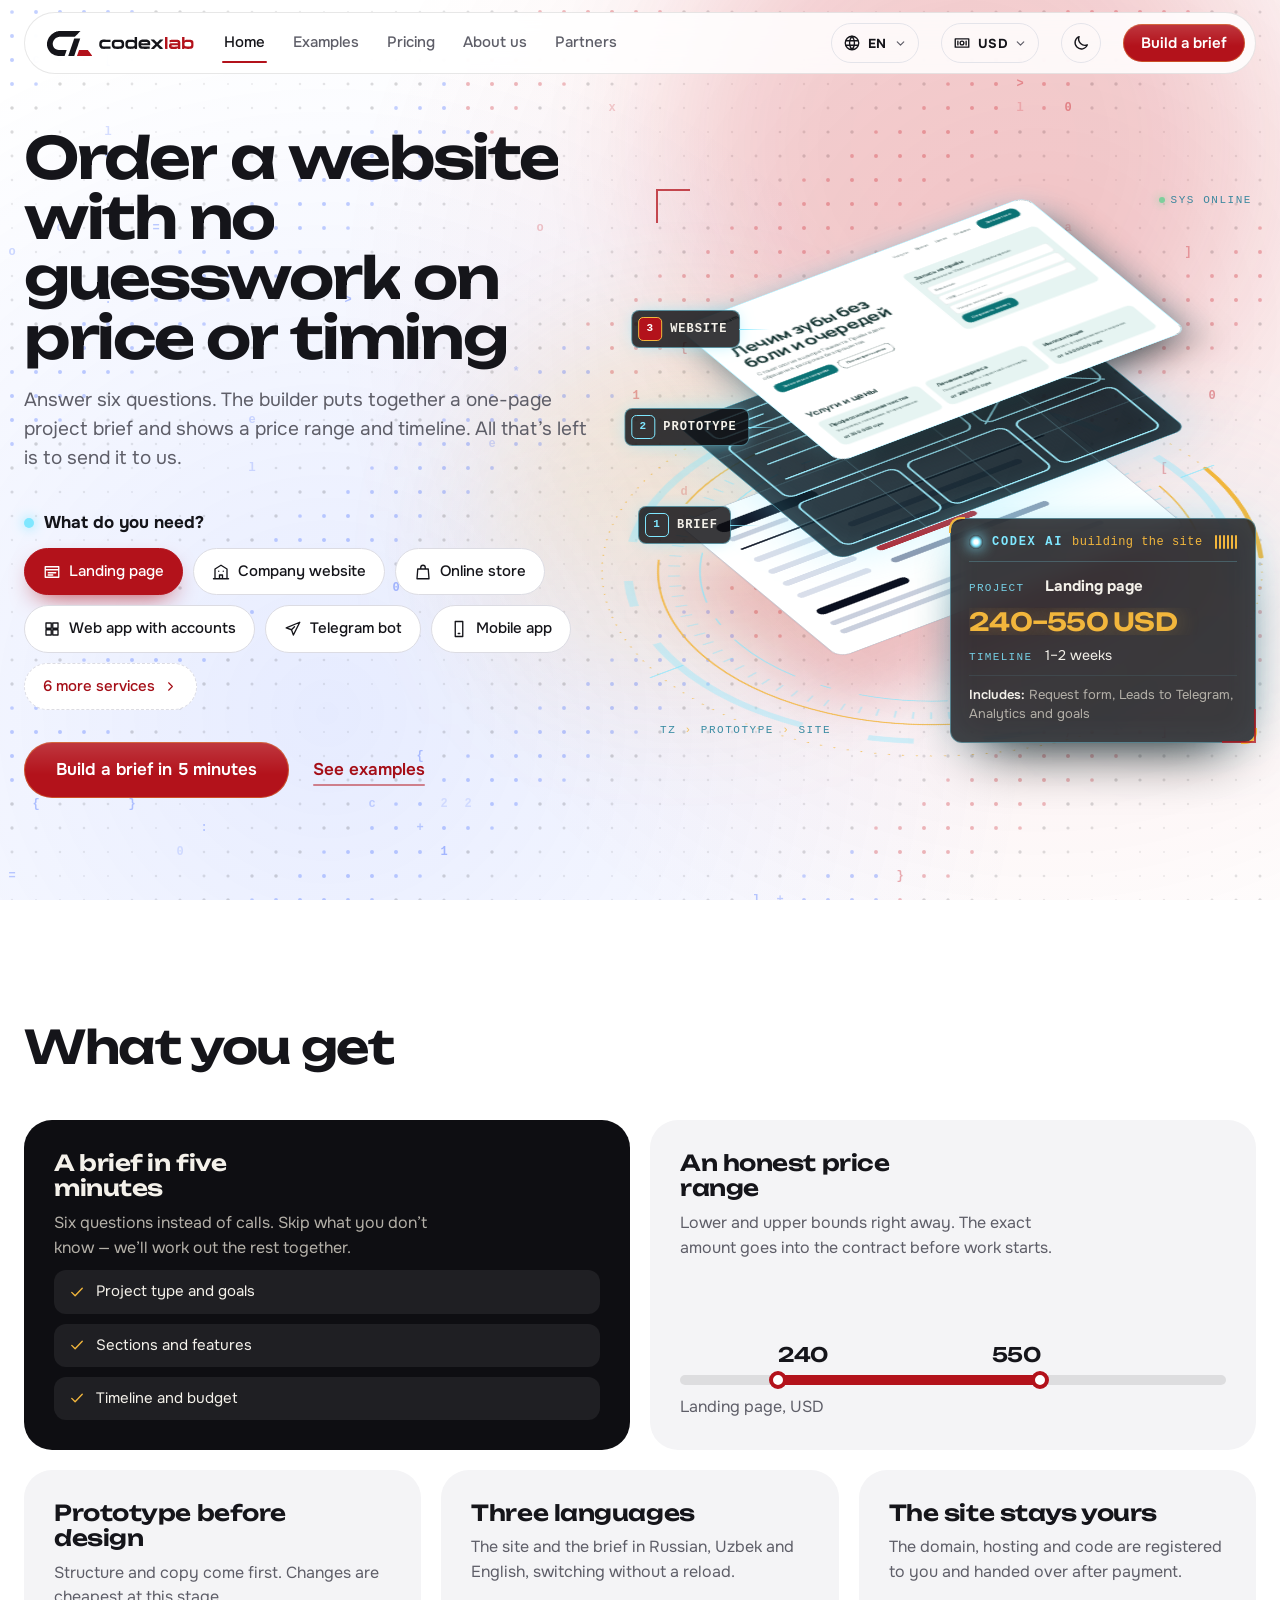
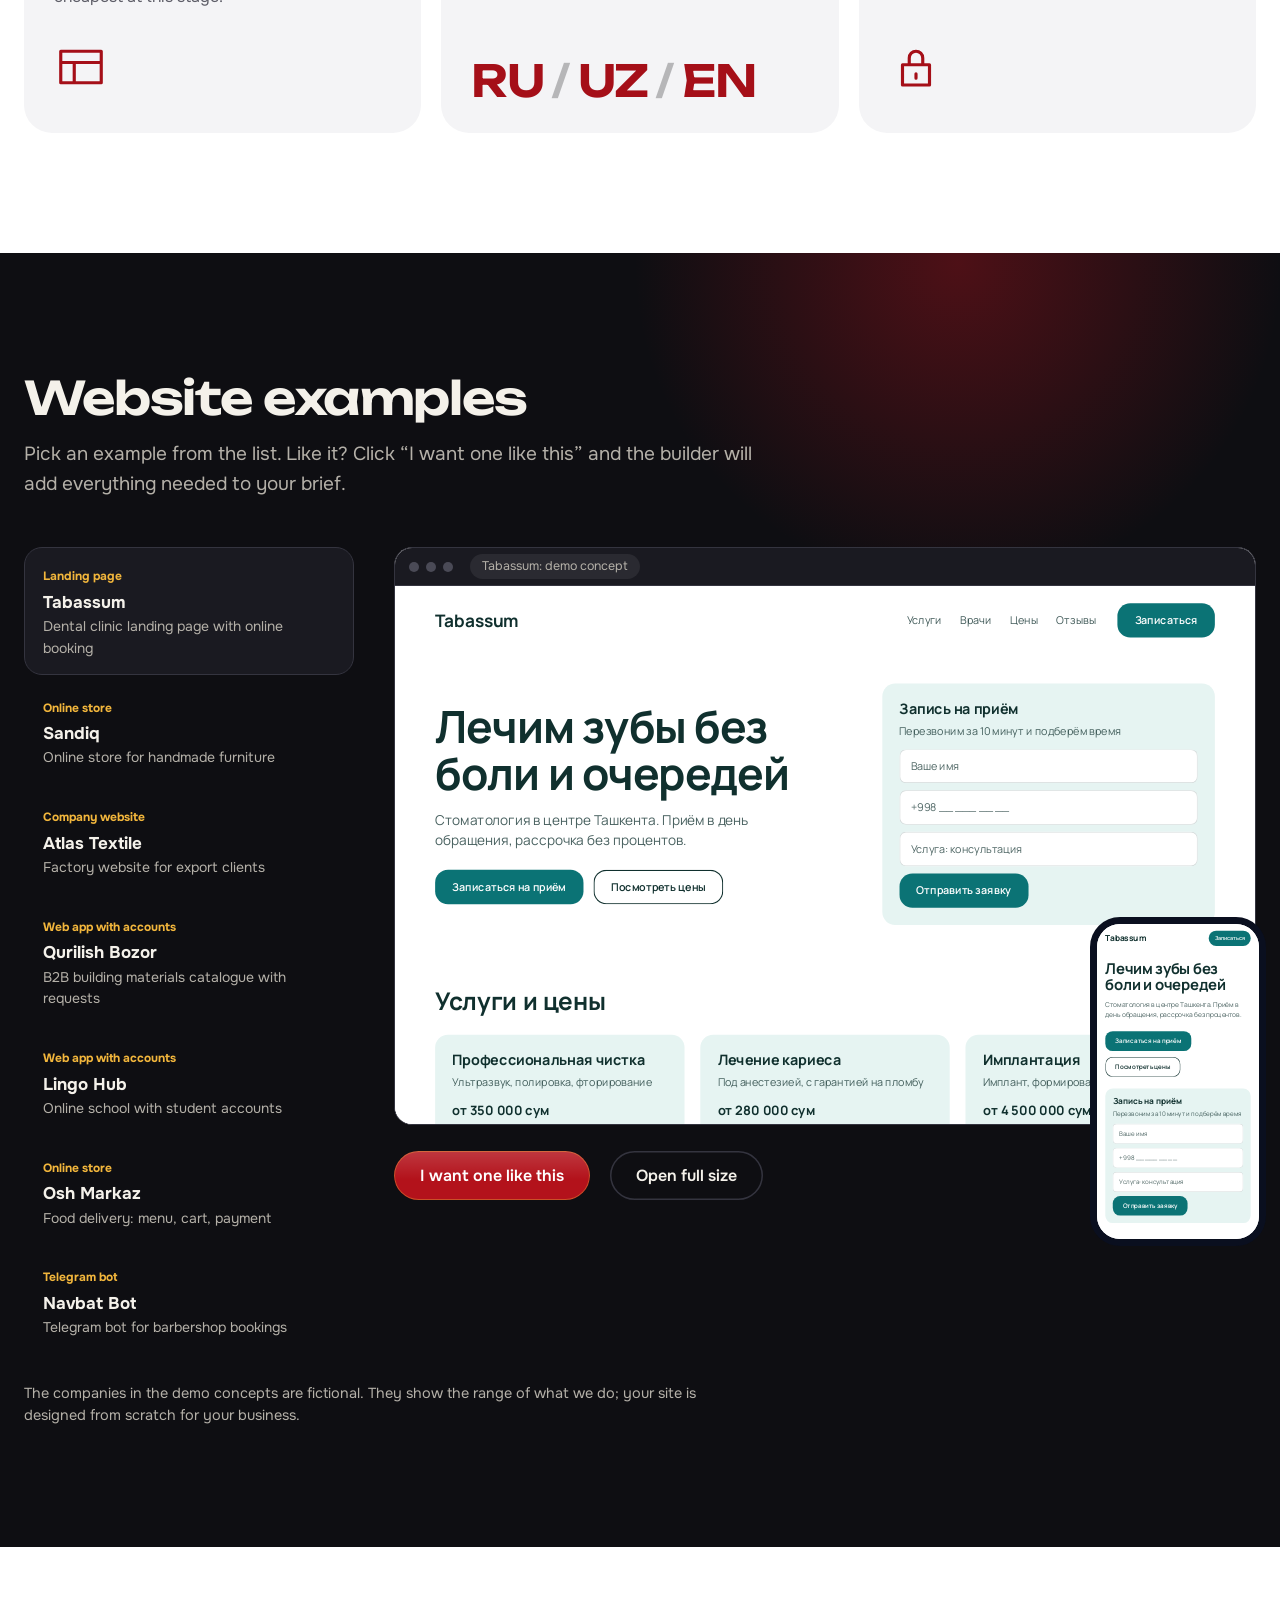
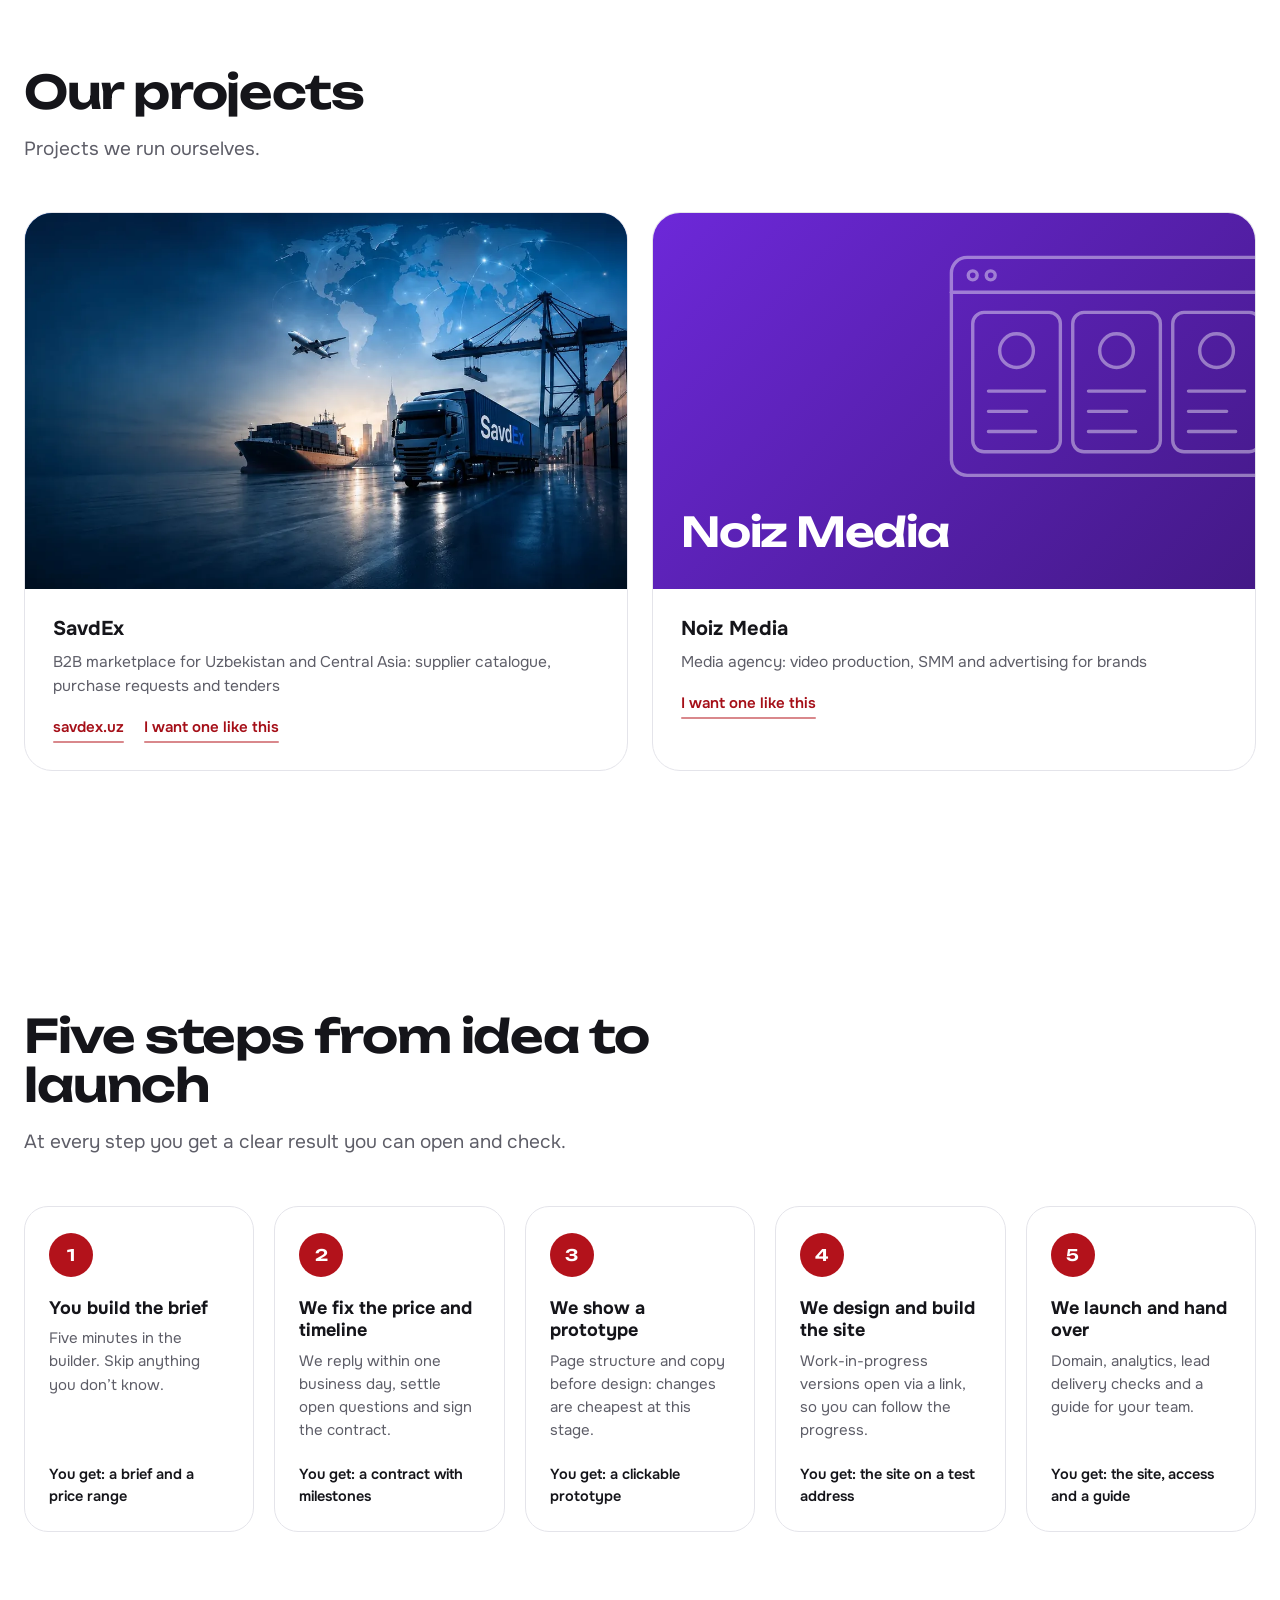
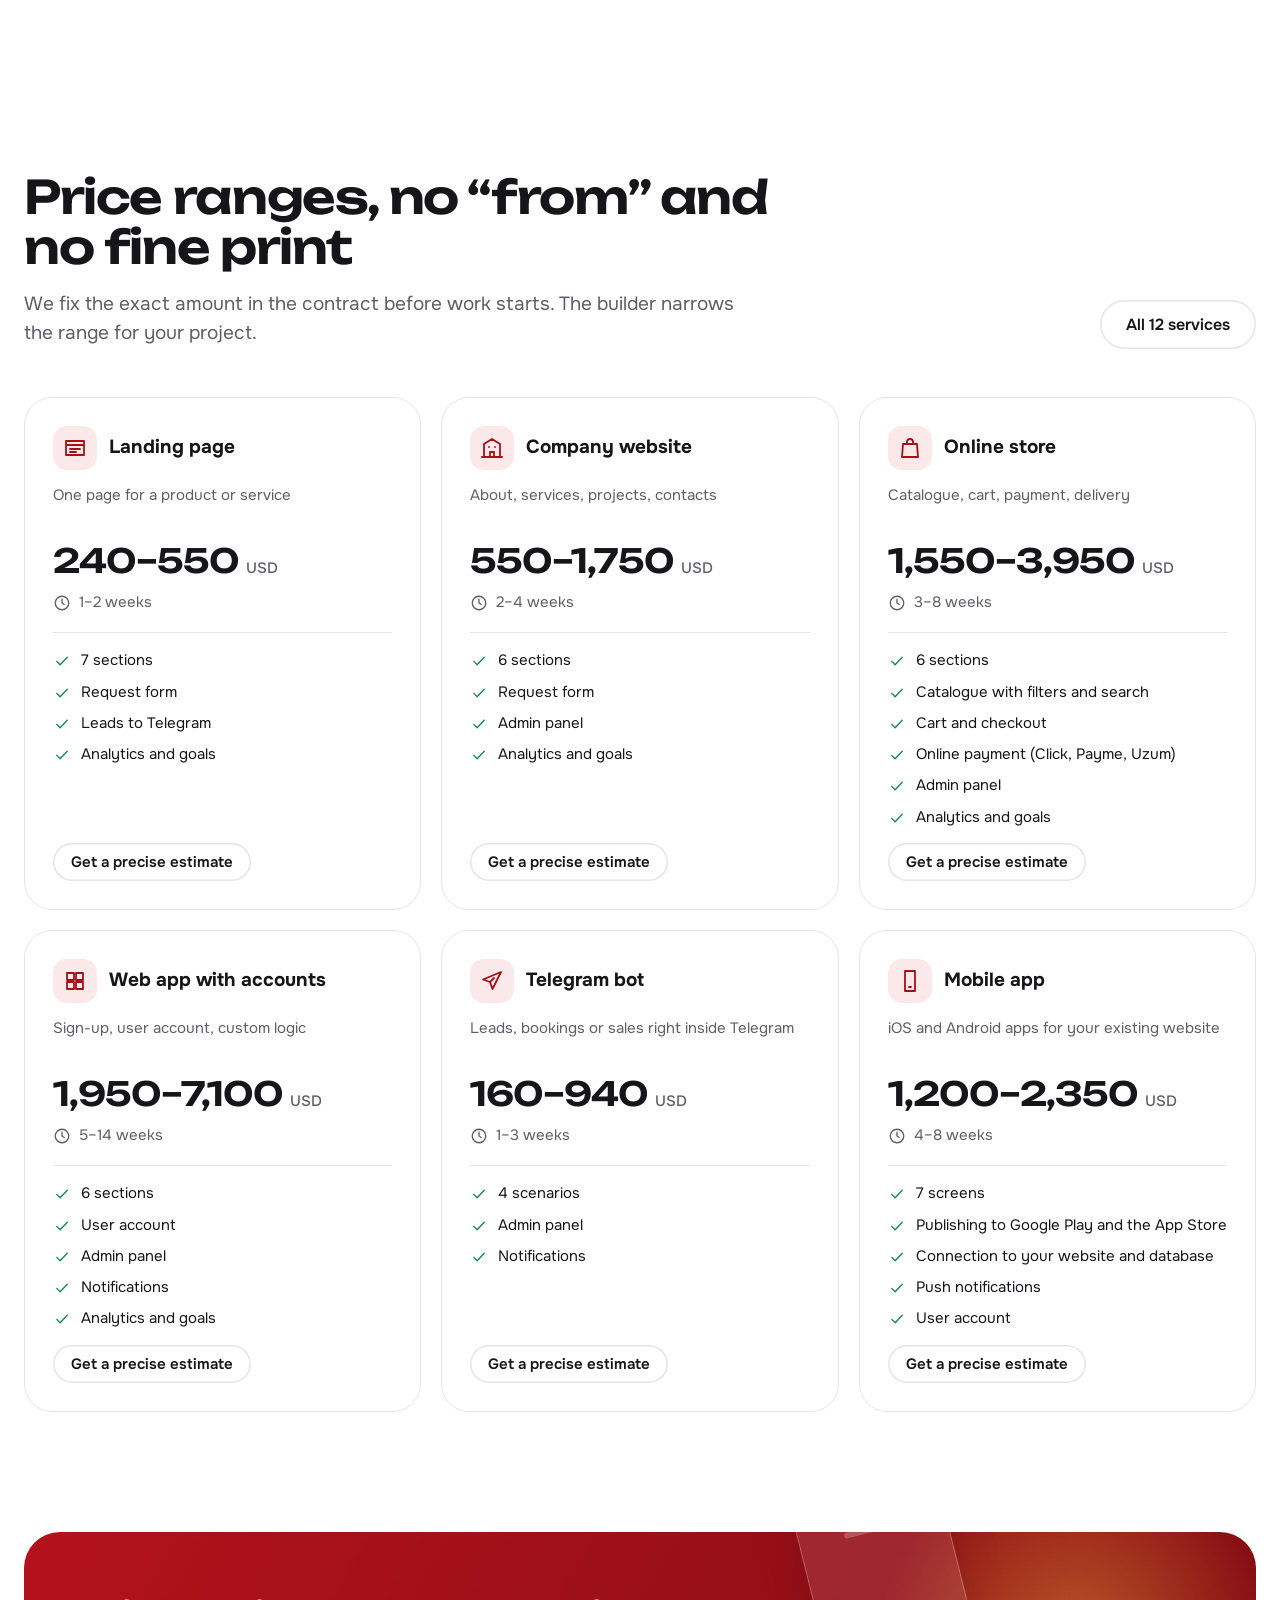
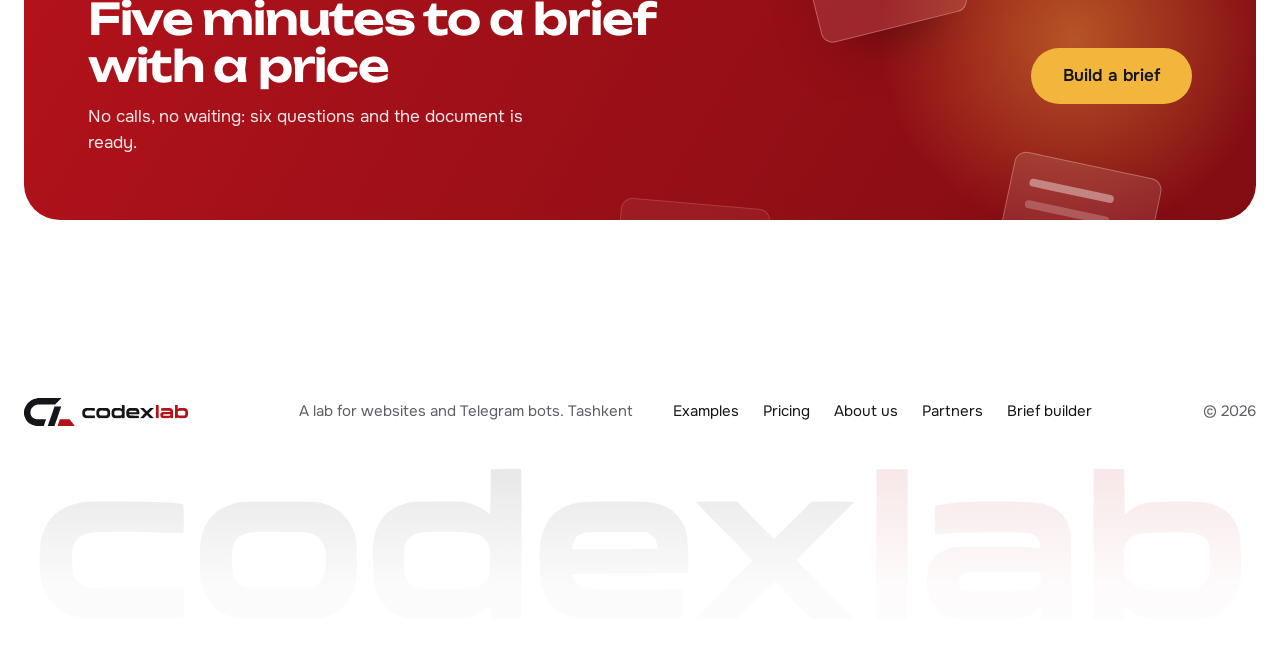
==== commit 044b199a: "Merge pull request #18 from xondamirx9/security-admin-checks Security admin checks" ====
--- a/site/index.html
+++ b/site/index.html
@@ -31,7 +31,7 @@
 <link rel="preconnect" href="https://fonts.gstatic.com" crossorigin>
 <link href="https://fonts.googleapis.com/css2?family=Unbounded:wght@400..800&amp;family=Onest:wght@400..700&amp;family=Literata:opsz,wght@7..72,400..700&amp;family=Manrope:wght@400..800&amp;family=Oswald:wght@400..700&amp;family=Playfair+Display:wght@500..800&amp;family=Asap+Sharp:ital,wght@0,400..700;1,400..700&amp;display=swap" rel="stylesheet">
 <script type="application/ld+json">{"@context":"https://schema.org","@graph":[{"@type":"WebSite","@id":"https://codexlab.uz/#website","url":"https://codexlab.uz/","name":"Codex Lab","alternateName":["codexlab","codexlab.uz"],"inLanguage":["ru","uz","en"],"publisher":{"@id":"https://codexlab.uz/#org"}},{"@type":"ProfessionalService","@id":"https://codexlab.uz/#org","name":"Codex Lab","description":"Закажите сайт без догадок о цене и сроках: конструктор соберёт техническое задание за 5 минут и покажет вилку цены. Лендинги, сайты компаний, интернет-магазины, веб-сервисы, Telegram-боты и мобильные приложения.","areaServed":"UZ","address":{"@type":"PostalAddress","addressLocality":"Ташкент","addressCountry":"UZ"},"knowsLanguage":["ru","uz","en"],"alternateName":["codexlab","codexlab.uz"],"url":"https://codexlab.uz/","logo":"https://codexlab.uz/brand/logo-for-light.png","image":"https://codexlab.uz/brand/og.png"}]}</script>
-<script type="application/json" id="site-pages">{"home":{"ru":{"t":"Codex Lab — разработка сайтов и Telegram-ботов, Ташкент","d":"Закажите сайт без догадок о цене и сроках: конструктор соберёт техническое задание за 5 минут и покажет вилку цены. Лендинги, сайты компаний, интернет-магазины, веб-сервисы, Telegram-боты и мобильные приложения."},"uz":{"t":"Codex Lab — sayt va Telegram-botlar yaratish, Toshkent","d":"Sayt narxi va muddatini oldindan biling: konstruktor 5 daqiqada texnik topshiriq tuzadi va narx oralig‘ini ko‘rsatadi. Lendinglar, kompaniya saytlari, internet-do‘konlar, veb-servislar, Telegram-botlar va mobil ilovalar."},"en":{"t":"Codex Lab — website and Telegram bot development, Tashkent","d":"Order a website with no guesswork on price or timing: the builder puts together a project brief in 5 minutes and shows a price range. Landing pages, company websites, online stores, web apps, Telegram bots and mobile apps."}},"examples":{"ru":{"t":"Примеры сайтов — Codex Lab","d":"Демо-концепты сайтов для разных бизнесов: посмотрите на компьютере и телефоне и выберите похожий — конструктор подставит тип проекта."},"uz":{"t":"Sayt namunalari — Codex Lab","d":"Turli bizneslar uchun sayt demo-konseptlari: kompyuter va telefonda ko‘ring, o‘xshashini tanlang — konstruktor loyiha turini o‘zi qo‘yadi."},"en":{"t":"Website examples — Codex Lab","d":"Website demo concepts for different businesses: view them on desktop and phone and pick a similar one — the builder fills in the project type."}},"prices":{"ru":{"t":"Тарифы и цены на разработку сайтов — Codex Lab","d":"Цены вилкой на 12 направлений: лендинг, сайт компании, интернет-магазин, веб-сервис, Telegram-бот, мобильное приложение и другие. Точную сумму фиксируем в договоре."},"uz":{"t":"Sayt yaratish tariflari va narxlari — Codex Lab","d":"Narxlar 12 yo‘nalish bo‘yicha oraliq bilan: lending, kompaniya sayti, internet-do‘kon, veb-servis, Telegram-bot, mobil ilova va boshqalar. Aniq summani shartnomada belgilaymiz."},"en":{"t":"Website development pricing — Codex Lab","d":"Price ranges for 12 services: landing page, company website, online store, web app, Telegram bot, mobile app and more. The exact amount is fixed in the contract."}},"about":{"ru":{"t":"О студии — Codex Lab","d":"Лаборатория сайтов и Telegram-ботов в Ташкенте: как мы работаем, свои проекты и ответы на частые вопросы."},"uz":{"t":"Studiya haqida — Codex Lab","d":"Toshkentdagi saytlar va Telegram-botlar laboratoriyasi: qanday ishlaymiz, o‘z loyihalarimiz va ko‘p beriladigan savollarga javoblar."},"en":{"t":"About the studio — Codex Lab","d":"A lab for websites and Telegram bots in Tashkent: how we work, our own projects and answers to common questions."}},"partners":{"ru":{"t":"Партнёры — Codex Lab","d":"Компании, с которыми мы работаем: медиа-агентство NOIZ Media и B2B-площадка SavdEx."},"uz":{"t":"Hamkorlar — Codex Lab","d":"Biz bilan ishlaydigan kompaniyalar: NOIZ Media media-agentligi va SavdEx B2B-maydoni."},"en":{"t":"Partners — Codex Lab","d":"Companies we work with: NOIZ Media, a media agency, and SavdEx, a B2B marketplace."}},"brief":{"ru":{"t":"Конструктор ТЗ с ценой — Codex Lab","d":"Шесть вопросов — и у вас техническое задание на одном листе с вилкой цены и сроком. Бесплатно и без созвонов."},"uz":{"t":"Narxi bilan TZ konstruktori — Codex Lab","d":"Oltita savol — va sizda narx oralig‘i hamda muddati ko‘rsatilgan bir varaqlik texnik topshiriq bor. Bepul va qo‘ng‘iroqlarsiz."},"en":{"t":"Brief builder with pricing — Codex Lab","d":"Six questions and you have a one-page project brief with a price range and timeline. Free, no calls needed."}}}</script>
+<script type="application/json" id="site-pages">{"home":{"ru":{"t":"Codex Lab — разработка сайтов и Telegram-ботов, Ташкент","d":"Закажите сайт без догадок о цене и сроках: конструктор соберёт техническое задание за 5 минут и покажет вилку цены. Лендинги, сайты компаний, интернет-магазины, веб-сервисы, Telegram-боты и мобильные приложения."},"uz":{"t":"Codex Lab — sayt va Telegram-botlar yaratish, Toshkent","d":"Sayt narxi va muddatini oldindan biling: konstruktor 5 daqiqada texnik topshiriq tuzadi va narx oralig‘ini ko‘rsatadi. Lendinglar, kompaniya saytlari, internet-do‘konlar, veb-servislar, Telegram-botlar va mobil ilovalar."},"en":{"t":"Codex Lab — website and Telegram bot development, Tashkent","d":"Order a website with no guesswork on price or timing: the builder puts together a project brief in 5 minutes and shows a price range. Landing pages, company websites, online stores, web apps, Telegram bots and mobile apps."}},"examples":{"ru":{"t":"Примеры сайтов — Codex Lab","d":"Демо-концепты сайтов для разных бизнесов: посмотрите на компьютере и телефоне и выберите похожий — конструктор подставит тип проекта."},"uz":{"t":"Sayt namunalari — Codex Lab","d":"Turli bizneslar uchun sayt demo-konseptlari: kompyuter va telefonda ko‘ring, o‘xshashini tanlang — konstruktor loyiha turini o‘zi qo‘yadi."},"en":{"t":"Website examples — Codex Lab","d":"Website demo concepts for different businesses: view them on desktop and phone and pick a similar one — the builder fills in the project type."}},"prices":{"ru":{"t":"Тарифы и цены на разработку сайтов — Codex Lab","d":"Цены вилкой на 12 направлений: лендинг, сайт компании, интернет-магазин, веб-сервис, Telegram-бот, мобильное приложение и другие. Точную сумму фиксируем в договоре."},"uz":{"t":"Sayt yaratish tariflari va narxlari — Codex Lab","d":"Narxlar 12 yo‘nalish bo‘yicha oraliq bilan: lending, kompaniya sayti, internet-do‘kon, veb-servis, Telegram-bot, mobil ilova va boshqalar. Aniq summani shartnomada belgilaymiz."},"en":{"t":"Website development pricing — Codex Lab","d":"Price ranges for 12 services: landing page, company website, online store, web app, Telegram bot, mobile app and more. The exact amount is fixed in the contract."}},"about":{"ru":{"t":"О студии — Codex Lab","d":"Лаборатория сайтов и Telegram-ботов в Ташкенте: как мы работаем, свои проекты и ответы на частые вопросы."},"uz":{"t":"Studiya haqida — Codex Lab","d":"Toshkentdagi saytlar va Telegram-botlar laboratoriyasi: qanday ishlaymiz, o‘z loyihalarimiz va ko‘p beriladigan savollarga javoblar."},"en":{"t":"About the studio — Codex Lab","d":"A lab for websites and Telegram bots in Tashkent: how we work, our own projects and answers to common questions."}},"partners":{"ru":{"t":"Партнёры — Codex Lab","d":"Компании, с которыми мы работаем: платёжные системы, хостинг, сервисы рассылок и агентства."},"soon":1,"uz":{"t":"Hamkorlar — Codex Lab","d":"Biz bilan ishlaydigan kompaniyalar: to‘lov tizimlari, hosting, xabar yuborish servislari va agentliklar."},"en":{"t":"Partners — Codex Lab","d":"Companies we work with: payment systems, hosting, messaging services and agencies."}},"brief":{"ru":{"t":"Конструктор ТЗ с ценой — Codex Lab","d":"Шесть вопросов — и у вас техническое задание на одном листе с вилкой цены и сроком. Бесплатно и без созвонов."},"uz":{"t":"Narxi bilan TZ konstruktori — Codex Lab","d":"Oltita savol — va sizda narx oralig‘i hamda muddati ko‘rsatilgan bir varaqlik texnik topshiriq bor. Bepul va qo‘ng‘iroqlarsiz."},"en":{"t":"Brief builder with pricing — Codex Lab","d":"Six questions and you have a one-page project brief with a price range and timeline. Free, no calls needed."}}}</script>
 <style id="site-css">/* =====================================================================
    VARAQ, версия 2. Концепция «От листа к сайту».
    Бумага — белый, чернила и чертёж — кобальт, печать редактора — сигнальный.
@@ -1180,23 +1180,7 @@
 html[data-page="brief"] #site main>[data-pages]:not([data-pages~="brief"]),
 html[data-page="examples"] #site main>[data-pages]:not([data-pages~="examples"]),
 html[data-page="partners"] #site main>[data-pages]:not([data-pages~="partners"]){display:none}
-/* ---------- Партнёры ---------- */
-.partner-grid{display:grid;grid-template-columns:repeat(2,minmax(0,1fr));gap:24px}
-.partner{display:flex;flex-direction:column;gap:14px;padding:28px;border-radius:28px;background:var(--bg);border:1px solid var(--line);transition:transform .25s ease,box-shadow .25s ease}
-.partner:hover{transform:translateY(-4px);box-shadow:var(--shadow)}
-.partner-top{display:flex;align-items:center;gap:16px}
-.partner-mark{flex:none;display:grid;place-items:center;width:60px;height:60px;border-radius:18px;background:linear-gradient(135deg,var(--c),color-mix(in srgb,var(--c) 62%,#000));color:#FFFFFF;font:600 28px/1 var(--display)}
-#partnerList{padding-top:16px}   /* карточки — сразу под заголовком страницы */
-.sec .partner-name{margin:0;max-width:none;font:600 24px/1.15 var(--display);letter-spacing:-.02em}
-.partner-tag{display:block;margin-top:4px;color:var(--muted);font-size:14.5px}
-.partner-kind,.partner-with{margin:0;font-size:15.5px}
-.partner-kind{color:var(--muted)}
-.partner-with{padding-left:14px;border-left:3px solid var(--c)}   /* что делаем вместе — полоска цвета партнёра */
-.partner .link{align-self:flex-start;margin-top:auto;font-size:15px}
-@media (max-width:760px){
-  .partner-grid{grid-template-columns:1fr}
-  .partner{padding:22px;border-radius:22px}
-}
+html[data-page="partners"] .page-head{padding-bottom:96px}   /* пока пустая: до плашки «Составить ТЗ» — воздух */
 
 /* Заголовок отдельной страницы: под плавающей шапкой, как первый экран */
 .page-head{position:relative;margin-top:-74px;padding:150px 0 40px}
@@ -1347,25 +1331,7 @@
   <div class="wrap">
     <p class="crumbs"><a href="/" data-page-link="home" aria-current="page">Главная</a><span aria-hidden="true">/</span><span>Партнёры</span></p>
     <h1>Партнёры</h1>
-    <p class="lead">Компании, с которыми мы работаем: сайт делаем мы, а продвигать его и находить клиентов помогают партнёры.</p>
-  </div>
-</section><!--/pg-->
-<!--pg:partners--><section data-pages="partners" class="sec" id="partnerList">
-  <div class="wrap">
-    <div class="partner-grid">
-    <article class="partner glow rv" style="--d:0;--c:#6D28D9">
-      <div class="partner-top"><span class="partner-mark" aria-hidden="true">N</span><div><h2 class="partner-name">NOIZ Media</h2><span class="partner-tag">Продвижение и съёмки</span></div></div>
-      <p class="partner-kind">Медиа-агентство: продакшн видео, SMM и реклама для брендов.</p>
-      <p class="partner-with">Сайт делаем мы, а съёмки, SMM и рекламу — NOIZ Media: клиенты приходят на готовый сайт.</p>
-      <a class="link" href="https://noizmedia.uz/" target="_blank" rel="noopener">noizmedia.uz</a>
-    </article>
-    <article class="partner glow rv" style="--d:1;--c:#1F5FD1">
-      <div class="partner-top"><span class="partner-mark" aria-hidden="true">S</span><div><h2 class="partner-name">SavdEx</h2><span class="partner-tag">B2B-торговля</span></div></div>
-      <p class="partner-kind">B2B-площадка Узбекистана и Центральной Азии: каталог поставщиков, запросы на закупку и тендеры.</p>
-      <p class="partner-with">Поставщикам площадки делаем сайты и Telegram-ботов, чтобы заказы шли и с SavdEx, и напрямую.</p>
-      <a class="link" href="https://savdex.uz/" target="_blank" rel="noopener">savdex.uz</a>
-    </article>
-    </div>
+    <p class="lead">Скоро здесь появятся компании, с которыми мы работаем.</p>
   </div>
 </section><!--/pg-->
 <!--pg:home--><section data-pages="home" class="hero" id="top">
@@ -2327,8 +2293,8 @@
   'Меню': 'Menyu',
   'Тема': 'Mavzu',
   'Партнёры': 'Hamkorlar',
-  'Компании, с которыми мы работаем: сайт делаем мы, а продвигать его и находить клиентов помогают партнёры.': 'Biz bilan ishlaydigan kompaniyalar: saytni biz yaratamiz, uni targ‘ib qilish va mijoz topishda hamkorlar yordam beradi.',
-  'Компании, с которыми мы работаем: медиа-агентство NOIZ Media и B2B-площадка SavdEx.': 'Biz bilan ishlaydigan kompaniyalar: NOIZ Media media-agentligi va SavdEx B2B-maydoni.',
+  'Скоро здесь появятся компании, с которыми мы работаем.': 'Tez orada bu yerda biz bilan ishlaydigan kompaniyalar paydo bo‘ladi.',
+  'Компании, с которыми мы работаем: платёжные системы, хостинг, сервисы рассылок и агентства.': 'Biz bilan ishlaydigan kompaniyalar: to‘lov tizimlari, hosting, xabar yuborish servislari va agentliklar.',
   'О студии {name}': '{name} studiyasi haqida',
   'направлений — от лендинга до мобильного приложения': 'yo‘nalish — lendingdan mobil ilovagacha',
   'языка сайта и ТЗ: русский, узбекский, английский': 'til — sayt va TZ uchun: rus, o‘zbek, ingliz',
@@ -2862,8 +2828,8 @@
   'Меню': 'Menu',
   'Тема': 'Theme',
   'Партнёры': 'Partners',
-  'Компании, с которыми мы работаем: сайт делаем мы, а продвигать его и находить клиентов помогают партнёры.': 'Companies we work with: we build the site, and our partners help promote it and find customers.',
-  'Компании, с которыми мы работаем: медиа-агентство NOIZ Media и B2B-площадка SavdEx.': 'Companies we work with: NOIZ Media, a media agency, and SavdEx, a B2B marketplace.',
+  'Скоро здесь появятся компании, с которыми мы работаем.': 'Companies we work with will appear here soon.',
+  'Компании, с которыми мы работаем: платёжные системы, хостинг, сервисы рассылок и агентства.': 'Companies we work with: payment systems, hosting, messaging services and agencies.',
   'О студии {name}': 'About {name}',
   'направлений — от лендинга до мобильного приложения': 'services, from landing pages to mobile apps',
   'языка сайта и ТЗ: русский, узбекский, английский': 'languages for the site and brief: Russian, Uzbek, English',
@@ -2887,27 +2853,9 @@
   about: { t: 'О студии', d: 'Лаборатория сайтов и Telegram-ботов в Ташкенте: как мы работаем, свои проекты и ответы на частые вопросы.' },
   brief: { t: 'Конструктор ТЗ с ценой', d: 'Шесть вопросов — и у вас техническое задание на одном листе с вилкой цены и сроком. Бесплатно и без созвонов.' },
   examples: { t: 'Примеры сайтов', d: 'Демо-концепты сайтов для разных бизнесов: посмотрите на компьютере и телефоне и выберите похожий — конструктор подставит тип проекта.' },
-  // пустую страницу можно закрыть от поиска пометкой soon: true — noindex, нет в sitemap и IndexNow
-  partners: { t: 'Партнёры', d: 'Компании, с которыми мы работаем: медиа-агентство NOIZ Media и B2B-площадка SavdEx.' }
+  // партнёров пока нет: пустая страница закрыта от поиска (soon) — noindex, нет в sitemap и IndexNow
+  partners: { t: 'Партнёры', d: 'Компании, с которыми мы работаем: платёжные системы, хостинг, сервисы рассылок и агентства.', soon: true }
 };
-/* Партнёры — на странице «/partners». Тексты — на трёх языках: русский, узбекский, английский.
-   Логотип и ссылку компании ставим только с её согласия. */
-const PARTNERS = [
-  { name: 'NOIZ Media', url: 'https://noizmedia.uz/', color: '#6D28D9',
-    tag: ['Продвижение и съёмки', 'Targ‘ibot va suratga olish', 'Promotion and video'],
-    kind: ['Медиа-агентство: продакшн видео, SMM и реклама для брендов.', 'Media-agentlik: brendlar uchun video prodakshn, SMM va reklama.', 'Media agency: video production, SMM and advertising for brands.'],
-    together: ['Сайт делаем мы, а съёмки, SMM и рекламу — NOIZ Media: клиенты приходят на готовый сайт.', 'Saytni biz qilamiz, suratga olish, SMM va reklamani esa NOIZ Media: mijozlar tayyor saytga keladi.', 'We build the site, NOIZ Media handles video, SMM and ads, so customers arrive at a finished site.'] },
-  { name: 'SavdEx', url: 'https://savdex.uz/', color: '#1F5FD1',
-    tag: ['B2B-торговля', 'B2B-savdo', 'B2B trade'],
-    kind: ['B2B-площадка Узбекистана и Центральной Азии: каталог поставщиков, запросы на закупку и тендеры.', 'O‘zbekiston va Markaziy Osiyoning B2B-maydoni: yetkazib beruvchilar katalogi, xarid so‘rovlari va tenderlar.', 'B2B marketplace for Uzbekistan and Central Asia: supplier catalogue, purchase requests and tenders.'],
-    together: ['Поставщикам площадки делаем сайты и Telegram-ботов, чтобы заказы шли и с SavdEx, и напрямую.', 'Maydondagi yetkazib beruvchilarga sayt va Telegram-botlar yaratamiz: buyurtmalar SavdEx’dan ham, to‘g‘ridan-to‘g‘ri ham keladi.', 'We build websites and Telegram bots for the marketplace’s suppliers, so orders come both via SavdEx and directly.'] }
-];
-const partnersHTML = () => PARTNERS.map((x, i) => `<article class="partner glow rv" style="--d:${i};--c:${x.color}">
-      <div class="partner-top"><span class="partner-mark" aria-hidden="true">${esc(x.name.charAt(0))}</span><div><h2 class="partner-name">${esc(x.name)}</h2><span class="partner-tag">${esc(pick(...x.tag))}</span></div></div>
-      <p class="partner-kind">${esc(pick(...x.kind))}</p>
-      <p class="partner-with">${esc(pick(...x.together))}</p>
-      <a class="link" href="${esc(x.url)}" target="_blank" rel="noopener">${esc(new URL(x.url).hostname)}</a>
-    </article>`).join('\n    ');
 let PAGE = 'home';
 const pageOfPath = (path) => Object.keys(PAGE_PATHS).find((k) => PAGE_PATHS[k] === (path.replace(/\/+$/, '') || '/')) || (path === '/index.html' ? 'home' : '');
 /* Страница из адреса: «/prices» на сервере; «#/prices», когда сайт открыт как файл или в предпросмотре. */
@@ -4000,14 +3948,7 @@
   <div class="wrap">
     <p class="crumbs">${pageLink('home', 'Главная')}<span aria-hidden="true">/</span><span>Партнёры</span></p>
     <h1>Партнёры</h1>
-    <p class="lead">Компании, с которыми мы работаем: сайт делаем мы, а продвигать его и находить клиентов помогают партнёры.</p>
-  </div>
-</section>`)}
-${PG('partners', `<section class="sec" id="partnerList">
-  <div class="wrap">
-    <div class="partner-grid">
-    ${partnersHTML()}
-    </div>
+    <p class="lead">Скоро здесь появятся компании, с которыми мы работаем.</p>
   </div>
 </section>`)}
 ${PG('home', `<section class="hero" id="top">
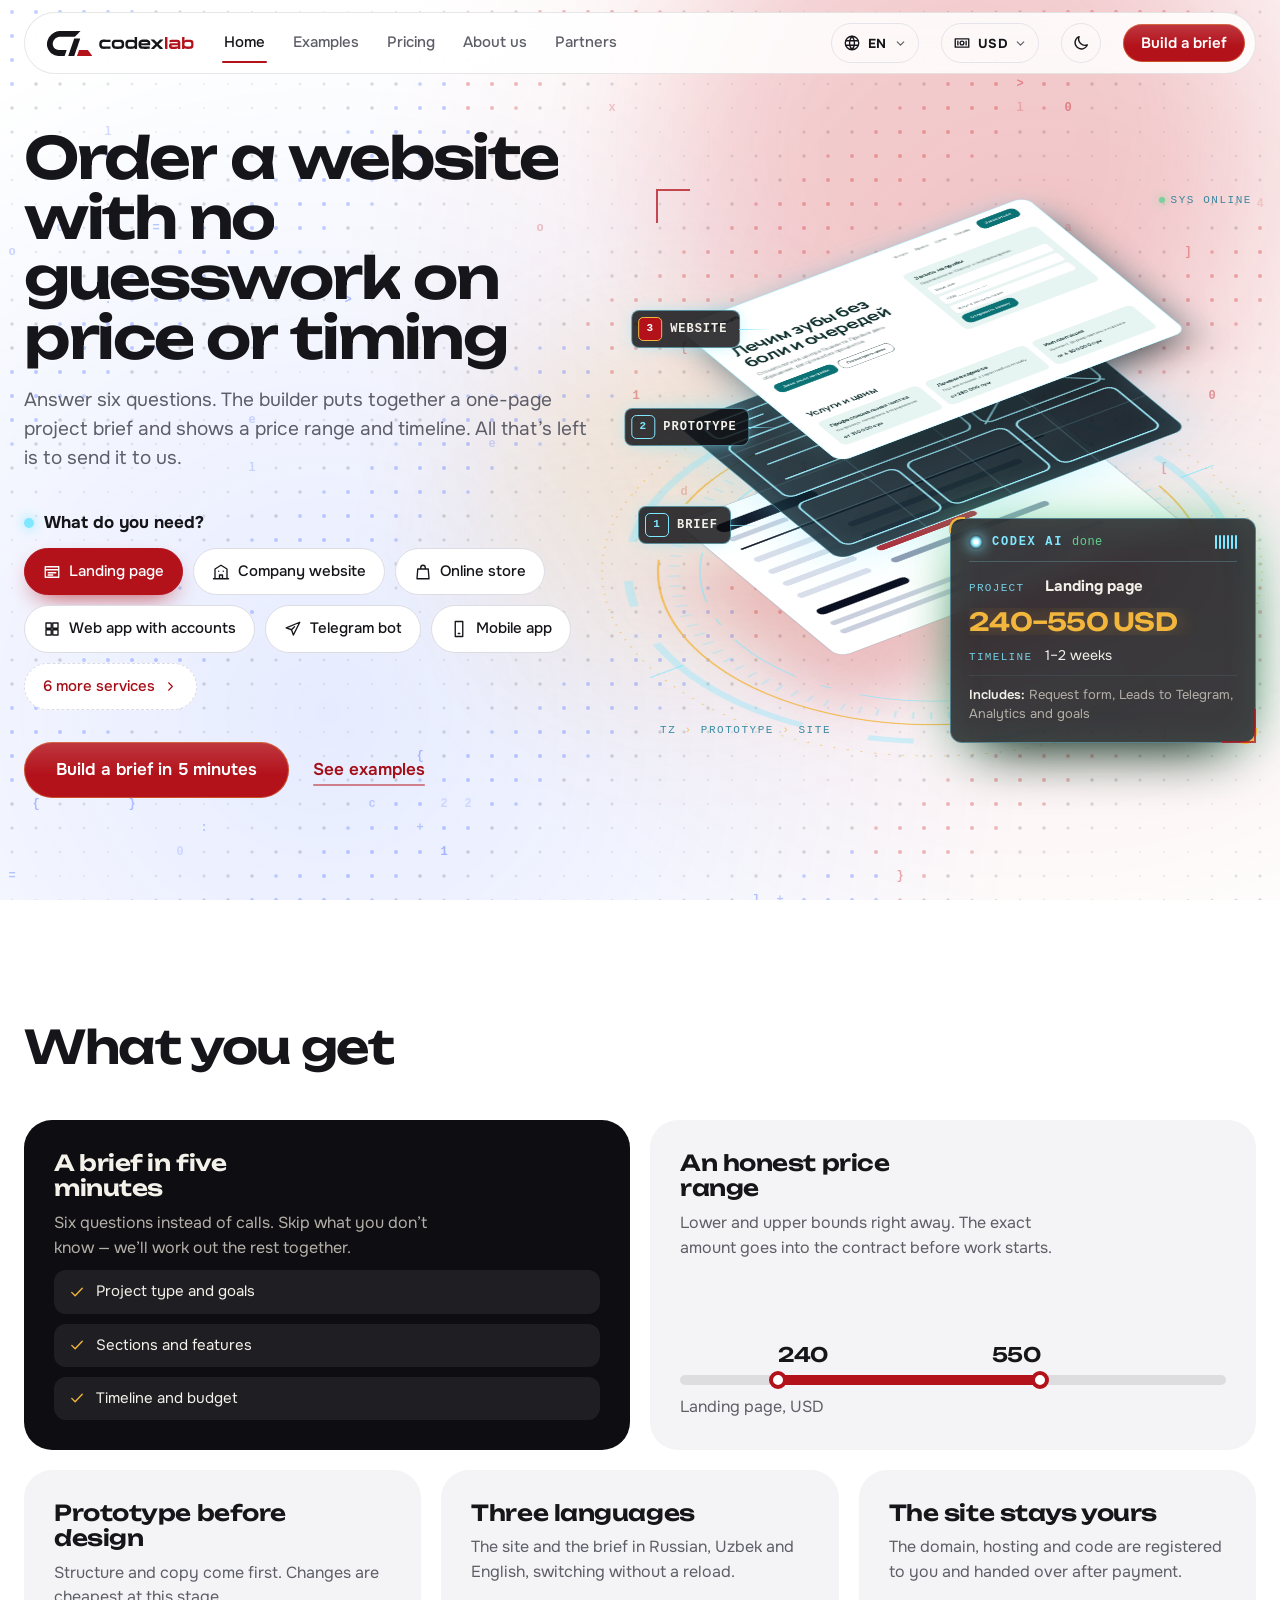
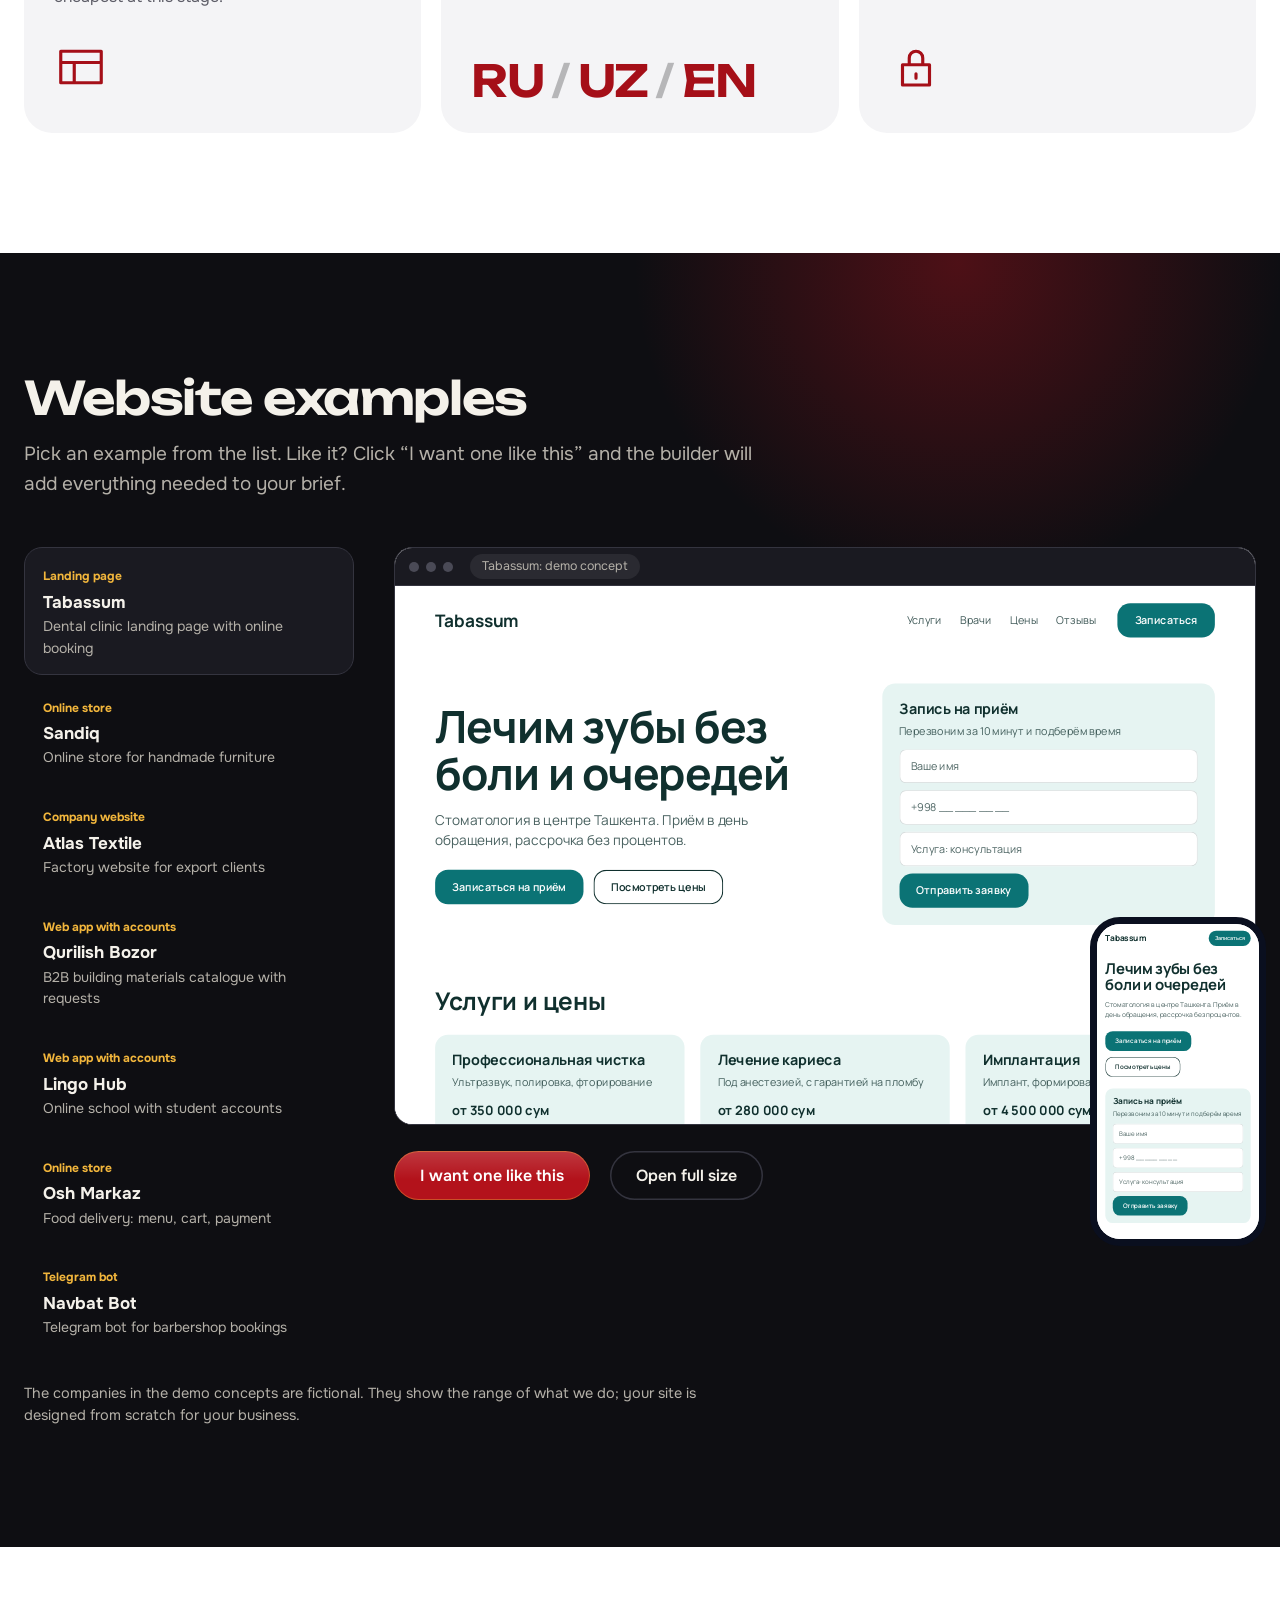
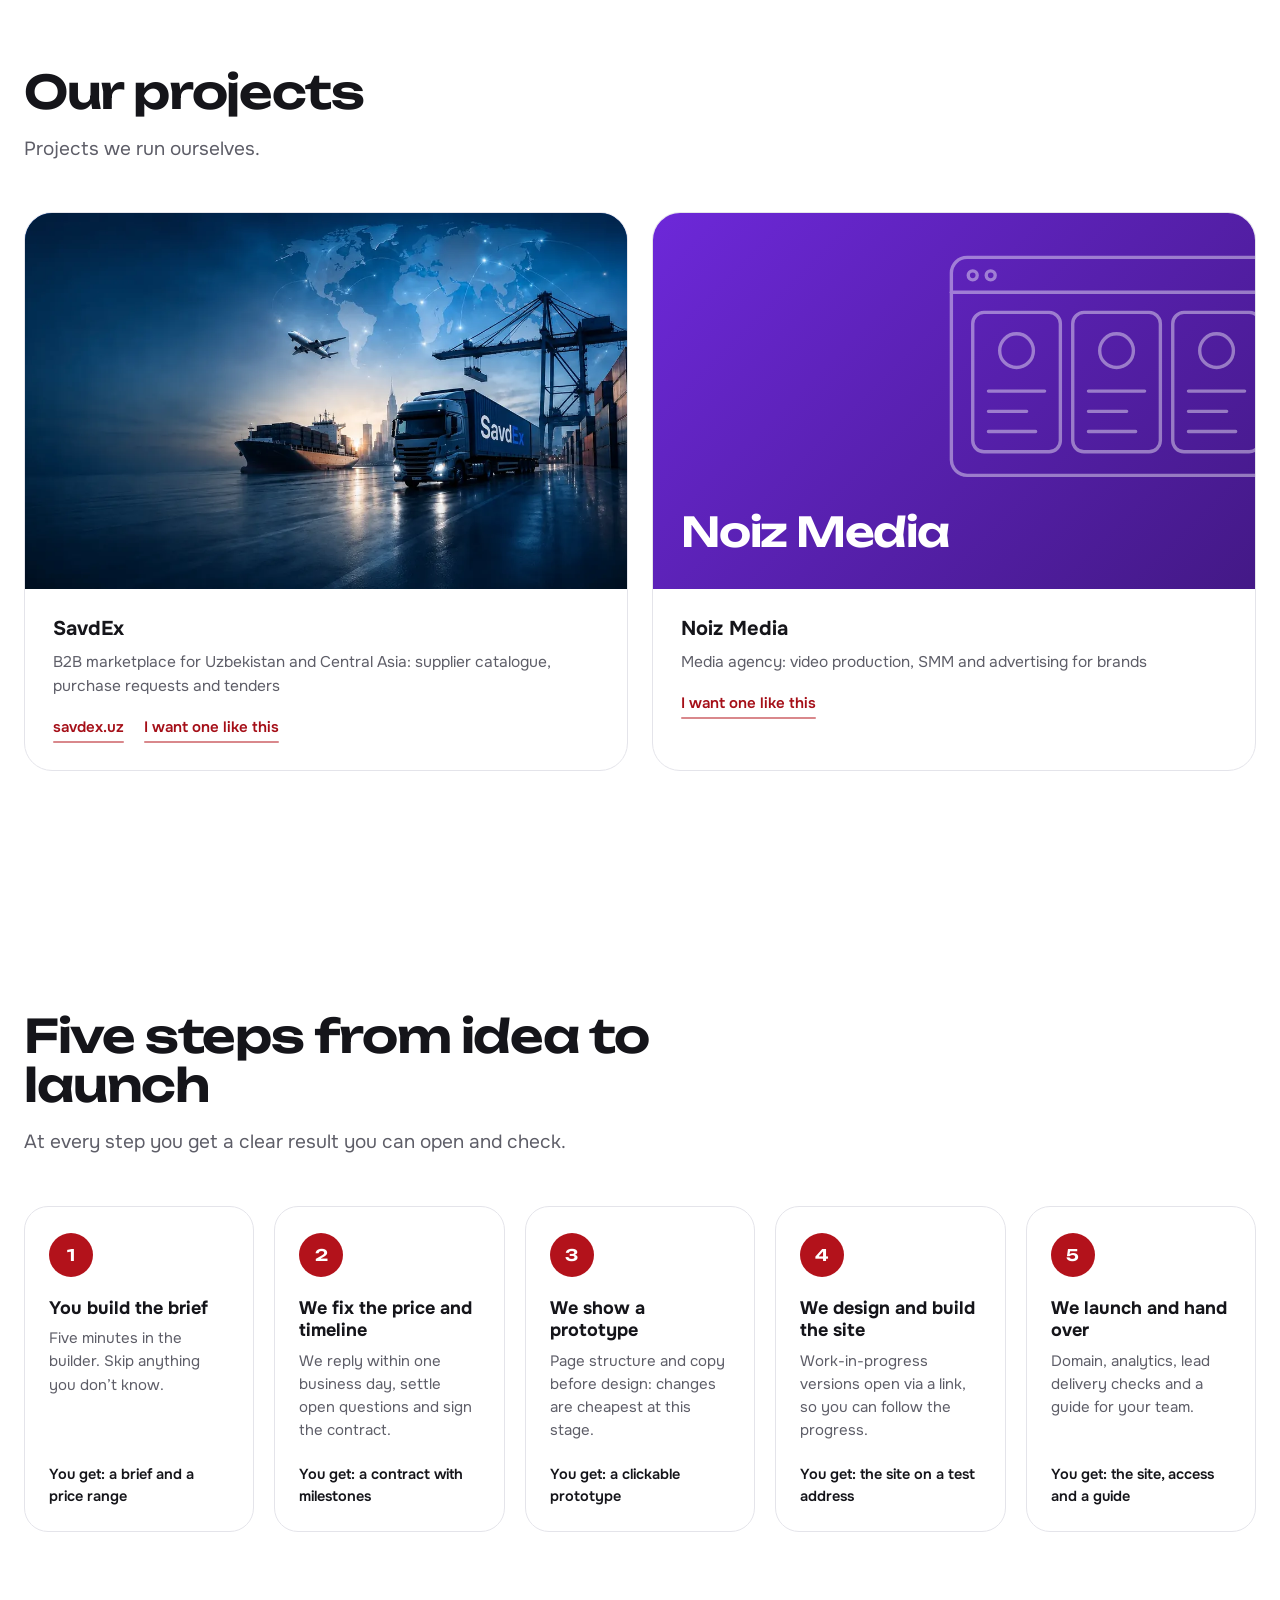
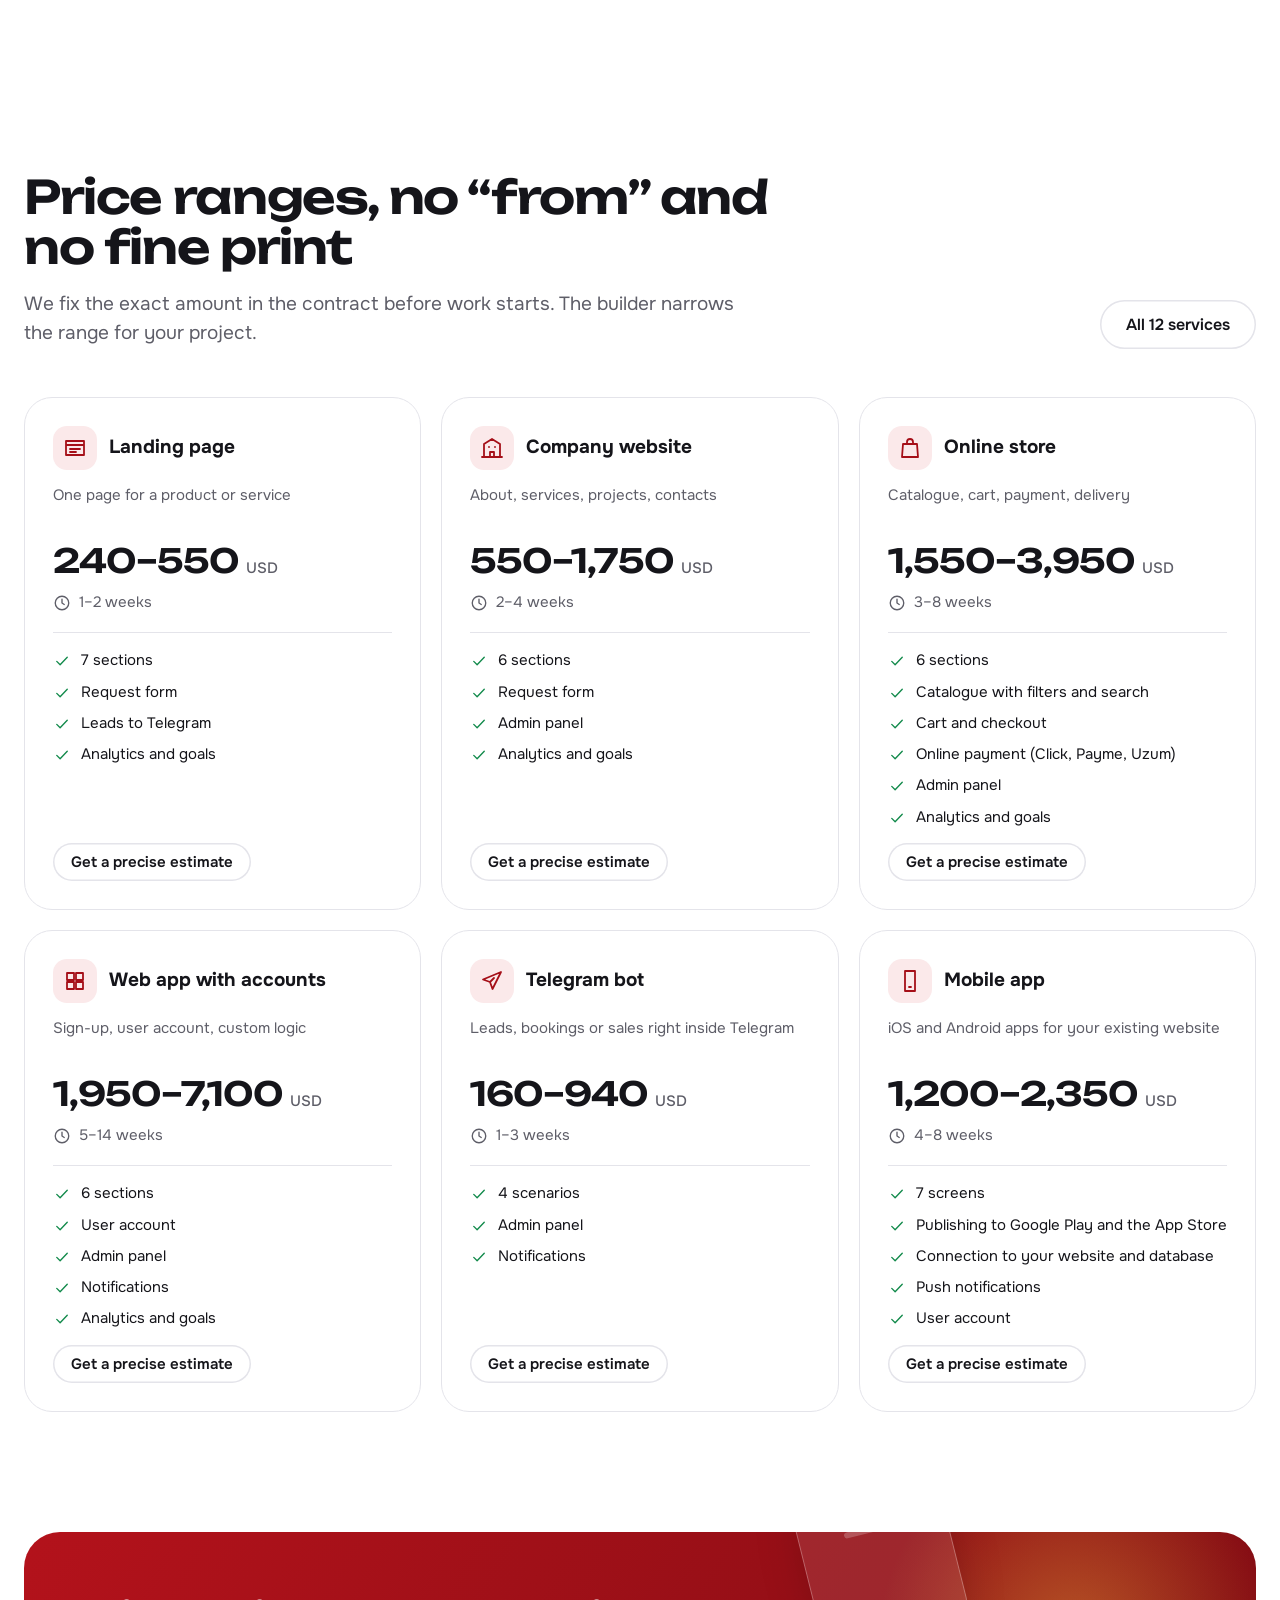
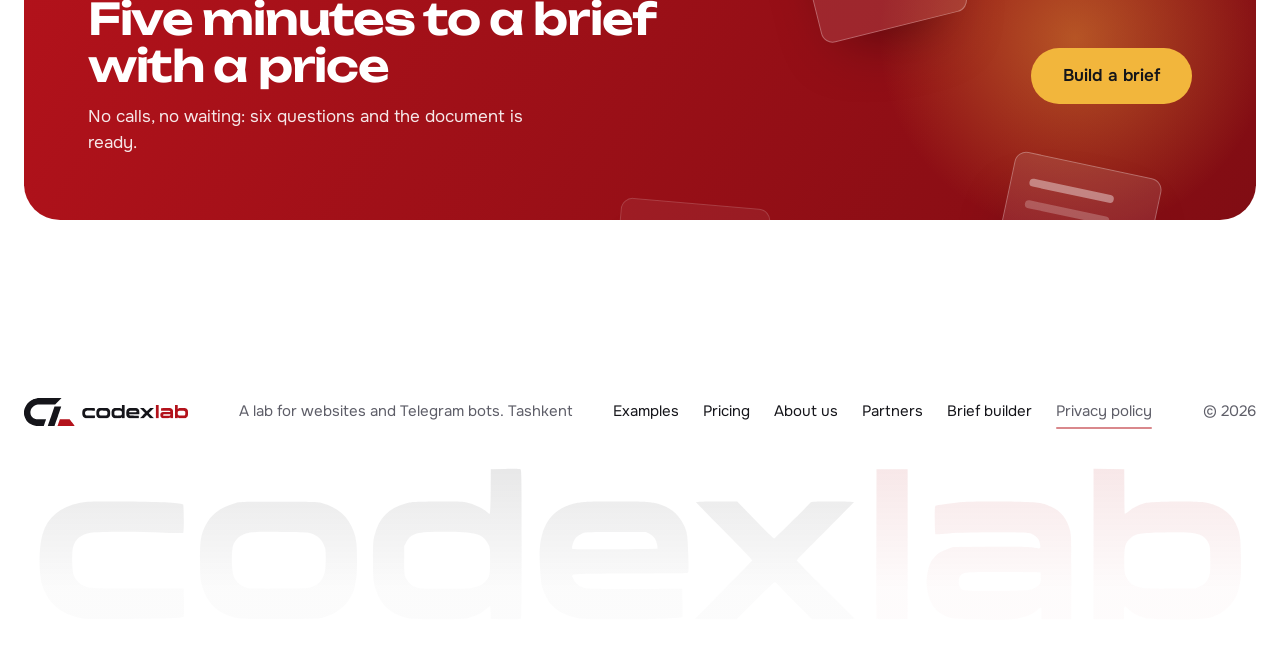
==== commit 33eef839: "Merge main в privacy-policy-main: конфликты разрешены Подвал, site-data и старт страницы взяты из ma" ====
--- a/site/index.html
+++ b/site/index.html
@@ -31,7 +31,7 @@
 <link rel="preconnect" href="https://fonts.gstatic.com" crossorigin>
 <link href="https://fonts.googleapis.com/css2?family=Unbounded:wght@400..800&amp;family=Onest:wght@400..700&amp;family=Literata:opsz,wght@7..72,400..700&amp;family=Manrope:wght@400..800&amp;family=Oswald:wght@400..700&amp;family=Playfair+Display:wght@500..800&amp;family=Asap+Sharp:ital,wght@0,400..700;1,400..700&amp;display=swap" rel="stylesheet">
 <script type="application/ld+json">{"@context":"https://schema.org","@graph":[{"@type":"WebSite","@id":"https://codexlab.uz/#website","url":"https://codexlab.uz/","name":"Codex Lab","alternateName":["codexlab","codexlab.uz"],"inLanguage":["ru","uz","en"],"publisher":{"@id":"https://codexlab.uz/#org"}},{"@type":"ProfessionalService","@id":"https://codexlab.uz/#org","name":"Codex Lab","description":"Закажите сайт без догадок о цене и сроках: конструктор соберёт техническое задание за 5 минут и покажет вилку цены. Лендинги, сайты компаний, интернет-магазины, веб-сервисы, Telegram-боты и мобильные приложения.","areaServed":"UZ","address":{"@type":"PostalAddress","addressLocality":"Ташкент","addressCountry":"UZ"},"knowsLanguage":["ru","uz","en"],"alternateName":["codexlab","codexlab.uz"],"url":"https://codexlab.uz/","logo":"https://codexlab.uz/brand/logo-for-light.png","image":"https://codexlab.uz/brand/og.png"}]}</script>
-<script type="application/json" id="site-pages">{"home":{"ru":{"t":"Codex Lab — разработка сайтов и Telegram-ботов, Ташкент","d":"Закажите сайт без догадок о цене и сроках: конструктор соберёт техническое задание за 5 минут и покажет вилку цены. Лендинги, сайты компаний, интернет-магазины, веб-сервисы, Telegram-боты и мобильные приложения."},"uz":{"t":"Codex Lab — sayt va Telegram-botlar yaratish, Toshkent","d":"Sayt narxi va muddatini oldindan biling: konstruktor 5 daqiqada texnik topshiriq tuzadi va narx oralig‘ini ko‘rsatadi. Lendinglar, kompaniya saytlari, internet-do‘konlar, veb-servislar, Telegram-botlar va mobil ilovalar."},"en":{"t":"Codex Lab — website and Telegram bot development, Tashkent","d":"Order a website with no guesswork on price or timing: the builder puts together a project brief in 5 minutes and shows a price range. Landing pages, company websites, online stores, web apps, Telegram bots and mobile apps."}},"examples":{"ru":{"t":"Примеры сайтов — Codex Lab","d":"Демо-концепты сайтов для разных бизнесов: посмотрите на компьютере и телефоне и выберите похожий — конструктор подставит тип проекта."},"uz":{"t":"Sayt namunalari — Codex Lab","d":"Turli bizneslar uchun sayt demo-konseptlari: kompyuter va telefonda ko‘ring, o‘xshashini tanlang — konstruktor loyiha turini o‘zi qo‘yadi."},"en":{"t":"Website examples — Codex Lab","d":"Website demo concepts for different businesses: view them on desktop and phone and pick a similar one — the builder fills in the project type."}},"prices":{"ru":{"t":"Тарифы и цены на разработку сайтов — Codex Lab","d":"Цены вилкой на 12 направлений: лендинг, сайт компании, интернет-магазин, веб-сервис, Telegram-бот, мобильное приложение и другие. Точную сумму фиксируем в договоре."},"uz":{"t":"Sayt yaratish tariflari va narxlari — Codex Lab","d":"Narxlar 12 yo‘nalish bo‘yicha oraliq bilan: lending, kompaniya sayti, internet-do‘kon, veb-servis, Telegram-bot, mobil ilova va boshqalar. Aniq summani shartnomada belgilaymiz."},"en":{"t":"Website development pricing — Codex Lab","d":"Price ranges for 12 services: landing page, company website, online store, web app, Telegram bot, mobile app and more. The exact amount is fixed in the contract."}},"about":{"ru":{"t":"О студии — Codex Lab","d":"Лаборатория сайтов и Telegram-ботов в Ташкенте: как мы работаем, свои проекты и ответы на частые вопросы."},"uz":{"t":"Studiya haqida — Codex Lab","d":"Toshkentdagi saytlar va Telegram-botlar laboratoriyasi: qanday ishlaymiz, o‘z loyihalarimiz va ko‘p beriladigan savollarga javoblar."},"en":{"t":"About the studio — Codex Lab","d":"A lab for websites and Telegram bots in Tashkent: how we work, our own projects and answers to common questions."}},"partners":{"ru":{"t":"Партнёры — Codex Lab","d":"Компании, с которыми мы работаем: платёжные системы, хостинг, сервисы рассылок и агентства."},"soon":1,"uz":{"t":"Hamkorlar — Codex Lab","d":"Biz bilan ishlaydigan kompaniyalar: to‘lov tizimlari, hosting, xabar yuborish servislari va agentliklar."},"en":{"t":"Partners — Codex Lab","d":"Companies we work with: payment systems, hosting, messaging services and agencies."}},"brief":{"ru":{"t":"Конструктор ТЗ с ценой — Codex Lab","d":"Шесть вопросов — и у вас техническое задание на одном листе с вилкой цены и сроком. Бесплатно и без созвонов."},"uz":{"t":"Narxi bilan TZ konstruktori — Codex Lab","d":"Oltita savol — va sizda narx oralig‘i hamda muddati ko‘rsatilgan bir varaqlik texnik topshiriq bor. Bepul va qo‘ng‘iroqlarsiz."},"en":{"t":"Brief builder with pricing — Codex Lab","d":"Six questions and you have a one-page project brief with a price range and timeline. Free, no calls needed."}}}</script>
+<script type="application/json" id="site-pages">{"home":{"ru":{"t":"Codex Lab — разработка сайтов и Telegram-ботов, Ташкент","d":"Закажите сайт без догадок о цене и сроках: конструктор соберёт техническое задание за 5 минут и покажет вилку цены. Лендинги, сайты компаний, интернет-магазины, веб-сервисы, Telegram-боты и мобильные приложения."},"uz":{"t":"Codex Lab — sayt va Telegram-botlar yaratish, Toshkent","d":"Sayt narxi va muddatini oldindan biling: konstruktor 5 daqiqada texnik topshiriq tuzadi va narx oralig‘ini ko‘rsatadi. Lendinglar, kompaniya saytlari, internet-do‘konlar, veb-servislar, Telegram-botlar va mobil ilovalar."},"en":{"t":"Codex Lab — website and Telegram bot development, Tashkent","d":"Order a website with no guesswork on price or timing: the builder puts together a project brief in 5 minutes and shows a price range. Landing pages, company websites, online stores, web apps, Telegram bots and mobile apps."}},"examples":{"ru":{"t":"Примеры сайтов — Codex Lab","d":"Демо-концепты сайтов для разных бизнесов: посмотрите на компьютере и телефоне и выберите похожий — конструктор подставит тип проекта."},"uz":{"t":"Sayt namunalari — Codex Lab","d":"Turli bizneslar uchun sayt demo-konseptlari: kompyuter va telefonda ko‘ring, o‘xshashini tanlang — konstruktor loyiha turini o‘zi qo‘yadi."},"en":{"t":"Website examples — Codex Lab","d":"Website demo concepts for different businesses: view them on desktop and phone and pick a similar one — the builder fills in the project type."}},"prices":{"ru":{"t":"Тарифы и цены на разработку сайтов — Codex Lab","d":"Цены вилкой на 12 направлений: лендинг, сайт компании, интернет-магазин, веб-сервис, Telegram-бот, мобильное приложение и другие. Точную сумму фиксируем в договоре."},"uz":{"t":"Sayt yaratish tariflari va narxlari — Codex Lab","d":"Narxlar 12 yo‘nalish bo‘yicha oraliq bilan: lending, kompaniya sayti, internet-do‘kon, veb-servis, Telegram-bot, mobil ilova va boshqalar. Aniq summani shartnomada belgilaymiz."},"en":{"t":"Website development pricing — Codex Lab","d":"Price ranges for 12 services: landing page, company website, online store, web app, Telegram bot, mobile app and more. The exact amount is fixed in the contract."}},"about":{"ru":{"t":"О студии — Codex Lab","d":"Лаборатория сайтов и Telegram-ботов в Ташкенте: как мы работаем, свои проекты и ответы на частые вопросы."},"uz":{"t":"Studiya haqida — Codex Lab","d":"Toshkentdagi saytlar va Telegram-botlar laboratoriyasi: qanday ishlaymiz, o‘z loyihalarimiz va ko‘p beriladigan savollarga javoblar."},"en":{"t":"About the studio — Codex Lab","d":"A lab for websites and Telegram bots in Tashkent: how we work, our own projects and answers to common questions."}},"partners":{"ru":{"t":"Партнёры — Codex Lab","d":"Компании, с которыми мы работаем: медиа-агентство NOIZ Media и B2B-площадка SavdEx."},"uz":{"t":"Hamkorlar — Codex Lab","d":"Biz bilan ishlaydigan kompaniyalar: NOIZ Media media-agentligi va SavdEx B2B-maydoni."},"en":{"t":"Partners — Codex Lab","d":"Companies we work with: NOIZ Media, a media agency, and SavdEx, a B2B marketplace."}},"brief":{"ru":{"t":"Конструктор ТЗ с ценой — Codex Lab","d":"Шесть вопросов — и у вас техническое задание на одном листе с вилкой цены и сроком. Бесплатно и без созвонов."},"uz":{"t":"Narxi bilan TZ konstruktori — Codex Lab","d":"Oltita savol — va sizda narx oralig‘i hamda muddati ko‘rsatilgan bir varaqlik texnik topshiriq bor. Bepul va qo‘ng‘iroqlarsiz."},"en":{"t":"Brief builder with pricing — Codex Lab","d":"Six questions and you have a one-page project brief with a price range and timeline. Free, no calls needed."}}}</script>
 <style id="site-css">/* =====================================================================
    VARAQ, версия 2. Концепция «От листа к сайту».
    Бумага — белый, чернила и чертёж — кобальт, печать редактора — сигнальный.
@@ -361,6 +361,18 @@
 .opts--list .opt input:checked+span::after{content:"";position:absolute;left:19px;top:14px;width:5px;height:10px;border:solid currentColor;border-width:0 2px 2px 0;transform:rotate(45deg)}
 .consent{display:flex;gap:10px;align-items:flex-start;font-size:14px;color:var(--night-muted);margin-top:6px}
 .consent input{width:18px;height:18px;margin:2px 0 0;flex:none;accent-color:var(--gold)}
+.consent .link-like{color:inherit;font-weight:600}
+.consent small{display:block;margin-top:4px;font-size:13px}
+.foot-nav .link-like{color:inherit;font:inherit;text-decoration:none}
+.foot-nav .link-like:hover{text-decoration:underline}
+#privacy{border-radius:20px;background:var(--bg);width:min(720px,calc(100vw - 24px));max-height:calc(100dvh - 24px)}
+#privacy[open]{display:flex;flex-direction:column}
+.privacy-body{overflow:auto;padding:18px 22px 26px;font-size:15px;line-height:1.55}
+.privacy-body h4{font-size:16px;margin:20px 0 6px}
+.privacy-body p,.privacy-body li{margin:0 0 8px}
+.privacy-body ul{padding-left:20px;margin:0 0 8px}
+.privacy-lead{color:var(--muted);font-size:14px}
+.privacy-body .fill{background:#FFE58A;color:#3A2A00;padding:0 4px;border-radius:4px}
 .err{color:var(--warn);font-size:14.500px;min-height:22px;margin-top:10px}
 .panel-foot{display:flex;flex-wrap:wrap;align-items:center;justify-content:space-between;gap:14px 20px;border-top:1px solid var(--night-line);margin-top:8px;padding-top:22px}
 .est{font-size:14px;color:var(--night-muted)}
@@ -1180,7 +1192,23 @@
 html[data-page="brief"] #site main>[data-pages]:not([data-pages~="brief"]),
 html[data-page="examples"] #site main>[data-pages]:not([data-pages~="examples"]),
 html[data-page="partners"] #site main>[data-pages]:not([data-pages~="partners"]){display:none}
-html[data-page="partners"] .page-head{padding-bottom:96px}   /* пока пустая: до плашки «Составить ТЗ» — воздух */
+/* ---------- Партнёры ---------- */
+.partner-grid{display:grid;grid-template-columns:repeat(2,minmax(0,1fr));gap:24px}
+.partner{display:flex;flex-direction:column;gap:14px;padding:28px;border-radius:28px;background:var(--bg);border:1px solid var(--line);transition:transform .25s ease,box-shadow .25s ease}
+.partner:hover{transform:translateY(-4px);box-shadow:var(--shadow)}
+.partner-top{display:flex;align-items:center;gap:16px}
+.partner-mark{flex:none;display:grid;place-items:center;width:60px;height:60px;border-radius:18px;background:linear-gradient(135deg,var(--c),color-mix(in srgb,var(--c) 62%,#000));color:#FFFFFF;font:600 28px/1 var(--display)}
+#partnerList{padding-top:16px}   /* карточки — сразу под заголовком страницы */
+.sec .partner-name{margin:0;max-width:none;font:600 24px/1.15 var(--display);letter-spacing:-.02em}
+.partner-tag{display:block;margin-top:4px;color:var(--muted);font-size:14.5px}
+.partner-kind,.partner-with{margin:0;font-size:15.5px}
+.partner-kind{color:var(--muted)}
+.partner-with{padding-left:14px;border-left:3px solid var(--c)}   /* что делаем вместе — полоска цвета партнёра */
+.partner .link{align-self:flex-start;margin-top:auto;font-size:15px}
+@media (max-width:760px){
+  .partner-grid{grid-template-columns:1fr}
+  .partner{padding:22px;border-radius:22px}
+}
 
 /* Заголовок отдельной страницы: под плавающей шапкой, как первый экран */
 .page-head{position:relative;margin-top:-74px;padding:150px 0 40px}
@@ -1331,7 +1359,25 @@
   <div class="wrap">
     <p class="crumbs"><a href="/" data-page-link="home" aria-current="page">Главная</a><span aria-hidden="true">/</span><span>Партнёры</span></p>
     <h1>Партнёры</h1>
-    <p class="lead">Скоро здесь появятся компании, с которыми мы работаем.</p>
+    <p class="lead">Компании, с которыми мы работаем: сайт делаем мы, а продвигать его и находить клиентов помогают партнёры.</p>
+  </div>
+</section><!--/pg-->
+<!--pg:partners--><section data-pages="partners" class="sec" id="partnerList">
+  <div class="wrap">
+    <div class="partner-grid">
+    <article class="partner glow rv" style="--d:0;--c:#6D28D9">
+      <div class="partner-top"><span class="partner-mark" aria-hidden="true">N</span><div><h2 class="partner-name">NOIZ Media</h2><span class="partner-tag">Продвижение и съёмки</span></div></div>
+      <p class="partner-kind">Медиа-агентство: продакшн видео, SMM и реклама для брендов.</p>
+      <p class="partner-with">Сайт делаем мы, а съёмки, SMM и рекламу — NOIZ Media: клиенты приходят на готовый сайт.</p>
+      <a class="link" href="https://noizmedia.uz/" target="_blank" rel="noopener">noizmedia.uz</a>
+    </article>
+    <article class="partner glow rv" style="--d:1;--c:#1F5FD1">
+      <div class="partner-top"><span class="partner-mark" aria-hidden="true">S</span><div><h2 class="partner-name">SavdEx</h2><span class="partner-tag">B2B-торговля</span></div></div>
+      <p class="partner-kind">B2B-площадка Узбекистана и Центральной Азии: каталог поставщиков, запросы на закупку и тендеры.</p>
+      <p class="partner-with">Поставщикам площадки делаем сайты и Telegram-ботов, чтобы заказы шли и с SavdEx, и напрямую.</p>
+      <a class="link" href="https://savdex.uz/" target="_blank" rel="noopener">savdex.uz</a>
+    </article>
+    </div>
   </div>
 </section><!--/pg-->
 <!--pg:home--><section data-pages="home" class="hero" id="top">
@@ -1681,7 +1727,7 @@
           </div>
           <fieldset><legend>Как удобнее</legend><div class="opts" id="optChannel"></div></fieldset>
           <label class="f"><span>Что ещё важно знать</span><textarea class="in" name="note" maxlength="800"></textarea></label>
-          <label class="consent"><input type="checkbox" name="consent" value="1"><span>Согласен на обработку контактных данных для связи по этой заявке. Черновик хранится только в вашем браузере, пока вы его не отправите.</span></label>
+          <label class="consent"><input type="checkbox" name="consent" value="1"><span>Согласен на обработку персональных данных для связи по этой заявке. <button type="button" class="link-like" data-privacy>Политика конфиденциальности</button><small>Черновик хранится только в вашем браузере, пока вы его не отправите.</small></span></label>
         </section>
 
         <section class="step" data-step="6" hidden>
@@ -1735,7 +1781,7 @@
   <div class="wrap foot-in">
     <span class="logo" role="img" aria-label="Codex Lab"><svg class="logo-mark" viewBox="0 0 388 214" aria-hidden="true"><use href="#cl-mark"/></svg><svg class="logo-word" viewBox="0 0 811 103" aria-hidden="true"><use href="#cl-word"/></svg></span>
     <span>Лаборатория сайтов и Telegram-ботов. Ташкент</span>
-    <nav class="foot-nav" aria-label="Разделы в подвале"><a href="/examples" data-page-link="examples">Примеры</a><a href="/prices" data-page-link="prices">Тарифы</a><a href="/about" data-page-link="about">О нас</a><a href="/partners" data-page-link="partners">Партнёры</a><a href="/brief" data-page-link="brief">Конструктор ТЗ</a></nav>
+    <nav class="foot-nav" aria-label="Разделы в подвале"><a href="/examples" data-page-link="examples">Примеры</a><a href="/prices" data-page-link="prices">Тарифы</a><a href="/about" data-page-link="about">О нас</a><a href="/partners" data-page-link="partners">Партнёры</a><a href="/brief" data-page-link="brief">Конструктор ТЗ</a><button type="button" class="link-like" data-privacy>Политика конфиденциальности</button></nav>
     <span id="footContacts"></span>
     <span class="foot-year">© 2026</span>
   </div>
@@ -1757,9 +1803,16 @@
     <button type="button" class="btn" id="demoWant">Хочу похожий сайт</button>
   </div>
 </dialog>
+<dialog id="privacy" aria-labelledby="privacyTitle">
+  <div class="demo-head">
+    <div><h3 id="privacyTitle">Политика конфиденциальности</h3></div>
+    <button type="button" class="x" id="privacyClose" aria-label="Закрыть политику">×</button>
+  </div>
+  <div class="privacy-body" tabindex="0" role="region" aria-labelledby="privacyTitle"></div>
+</dialog>
 </div>
 <div id="toast" role="status" aria-live="polite" hidden></div>
-<script type="application/json" id="site-data">{"v":2,"updatedAt":"","brand":{"name":"Codex Lab","tagline":"Лаборатория сайтов и Telegram-ботов","city":"Ташкент","site":"https://codexlab.uz"},"contacts":{"telegram":"","email":"","phone":"","replyTime":"в течение рабочего дня","orderEndpoint":""},"texts":{"heroTitle":"Закажите сайт без догадок о цене и сроках","heroLead":"Ответьте на шесть вопросов. Конструктор соберёт техническое задание на одном листе, покажет вилку цены и срок. Останется отправить его нам.","aboutLead":"Лаборатория сайтов и Telegram-ботов в Ташкенте. Делаем лендинги, сайты компаний, интернет-магазины, веб-сервисы, ботов и мобильные приложения — от ТЗ до запуска.","aboutText":"Начинаем не с дизайна, а с технического задания: конструктор за пять минут собирает его вместе с вилкой цены и сроком. Дальше — прототип, дизайн и разработка, промежуточные версии вы открываете по ссылке. После запуска передаём домен, хостинг и код — сайт остаётся вашим.\nСвои проекты мы ведём сами, поэтому делаем сайты, которые приносят заявки, а не просто красиво выглядят.","seoTitle":"Codex Lab — разработка сайтов и Telegram-ботов, Ташкент","seoDescription":"Закажите сайт без догадок о цене и сроках: конструктор соберёт техническое задание за 5 минут и покажет вилку цены. Лендинги, сайты компаний, интернет-магазины, веб-сервисы, Telegram-боты и мобильные приложения."},"pricing":{"currency":"млн сум","types":{"landing":{"price":[3,7],"weeks":[1,2]},"corp":{"price":[7,22],"weeks":[2,4]},"shop":{"price":[20,50],"weeks":[3,8]},"app":{"price":[25,90],"weeks":[5,14]},"bot":{"price":[2,12],"weeks":[1,3]},"mobile":{"price":[15,30],"weeks":[4,8]},"miniapp":{"price":[6,18],"weeks":[2,5]},"edu":{"price":[15,40],"weeks":[4,10]},"market":{"price":[40,120],"weeks":[8,20]},"ai":{"price":[5,20],"weeks":[2,5]},"integr":{"price":[3,15],"weeks":[1,4]},"redesign":{"price":[4,15],"weeks":[2,5]}},"features":{"form":[0.3,0.8],"tg":[0.3,0.8],"pay":[2,5],"catalog":[3,7],"cart":[2,5],"account":[5,12],"booking":[2,5],"admin":[1.5,4],"blog":[1,2.5],"crm":[4,10],"chat":[0.3,1],"map":[0.2,0.6],"notify":[1,3],"analytics":[0.3,0.8],"seo":[1,2.5],"stores":[1.5,3],"api":[2,5],"push":[1,2.5],"offline":[2,5],"smslogin":[0.8,2],"tgauth":[0.5,1.2],"courses":[5,12],"sellers":[8,20],"aikb":[3,8],"migrate":[1,3]},"mods":{"page":[0.4,1],"lang":[10,20],"rush":[20,30],"brand":[1.5,4],"content":[1,3],"contentPart":[0.5,1.5]},"usdRate":12700},"design":{"bg":"dots"},"uz":{"heroTitle":"Sayt narxi va muddatini oldindan biling","heroLead":"Oltita savolga javob bering. Konstruktor texnik topshiriqni bitta varaqqa jamlaydi, narx oralig‘i va muddatni ko‘rsatadi. Uni bizga yuborish qoladi, xolos.","tagline":"Saytlar va Telegram-botlar laboratoriyasi","city":"Toshkent","replyTime":"bir ish kuni ichida","aboutLead":"Toshkentdagi saytlar va Telegram-botlar laboratoriyasi. Lendinglar, kompaniya saytlari, internet-do‘konlar, veb-servislar, botlar va mobil ilovalar yaratamiz — texnik topshiriqdan ishga tushirishgacha.","aboutText":"Biz dizayndan emas, texnik topshiriqdan boshlaymiz: konstruktor uni besh daqiqada narx oralig‘i va muddat bilan birga tuzadi. Keyin — prototip, dizayn va ishlab chiqish, oraliq versiyalarni havola orqali ochasiz. Ishga tushirgandan keyin domen, hosting va kodni topshiramiz — sayt sizniki bo‘lib qoladi.\nO‘z loyihalarimizni o‘zimiz yuritamiz, shuning uchun shunchaki chiroyli emas, ariza olib keladigan saytlar qilamiz.","seoTitle":"Codex Lab — sayt va Telegram-botlar yaratish, Toshkent","seoDescription":"Sayt narxi va muddatini oldindan biling: konstruktor 5 daqiqada texnik topshiriq tuzadi va narx oralig‘ini ko‘rsatadi. Lendinglar, kompaniya saytlari, internet-do‘konlar, veb-servislar, Telegram-botlar va mobil ilovalar.","faq":[{"q":"Menga qanday sayt kerakligini bilmayman. Nima qilay?","a":"Konstruktorda o‘zingizga yaqinini tanlang, qolganini o‘tkazib yuboring. To‘ldirilmagan hamma narsa «Ochiq savollar» bo‘limiga tushadi — uni birga ko‘rib chiqib, yechim taklif qilamiz."},{"q":"Nega narx oraliq bilan ko‘rsatilgan?","a":"Aniq narx tafsilotlarga bog‘liq: bo‘limlar soni, funksiyalar, matn va suratlarning tayyorligi. Oraliq «…dan» degan raqamdan halolroq. Yakuniy summani ish boshlanishidan oldin shartnomada belgilaymiz."},{"q":"Mendan nima kerak bo‘ladi?","a":"Logotip, matn va suratlar — agar bor bo‘lsa. Bo‘lmasa, buni konstruktorda belgilang: o‘zimiz tayyorlaymiz, narxi hisob-kitobga kiradi."},{"q":"Sayt kimga tegishli bo‘ladi?","a":"Sizga. Domen va hosting kompaniyangiz nomiga rasmiylashtiriladi, kod va kirish ma’lumotlarini to‘lovdan keyin topshiramiz."},{"q":"Saytni dasturchisiz o‘zim o‘zgartira olamanmi?","a":"Ha, agar konstruktorda «Admin-panel»ni belgilasangiz. Matn, surat va narxlarni o‘zingiz o‘zgartirasiz, yo‘riqnoma qoldiramiz."},{"q":"Ishga tushirilgandan keyin nima bo‘ladi?","a":"Kirish ma’lumotlari va yo‘riqnomani topshiramiz, arizalar yetib kelayotganini tekshiramiz. Qo‘llab-quvvatlash va qo‘shimcha ishlarni alohida, vazifalaringizga qarab kelishamiz."}]},"en":{"heroTitle":"Order a website with no guesswork on price or timing","heroLead":"Answer six questions. The builder puts together a one-page project brief and shows a price range and timeline. All that’s left is to send it to us.","tagline":"A lab for websites and Telegram bots","city":"Tashkent","replyTime":"within one business day","aboutLead":"A lab for websites and Telegram bots in Tashkent. We build landing pages, company websites, online stores, web apps, bots and mobile apps — from the brief to launch.","aboutText":"We start with the brief, not the design: the builder puts it together in five minutes along with a price range and timeline. Then come the prototype, design and development — you open interim versions by link. After launch we hand over the domain, hosting and code, so the site stays yours.\nWe run our own projects too, so we build sites that bring in leads, not just look good.","seoTitle":"Codex Lab — website and Telegram bot development, Tashkent","seoDescription":"Order a website with no guesswork on price or timing: the builder puts together a project brief in 5 minutes and shows a price range. Landing pages, company websites, online stores, web apps, Telegram bots and mobile apps.","faq":[{"q":"I don’t know what kind of website I need. What should I do?","a":"Choose whatever is closest in the builder and skip the rest. Anything left blank goes to “Open questions” — we’ll go through it together and suggest a solution."},{"q":"Why is the price shown as a range?","a":"The exact price depends on the details: the number of sections, the features, and whether the copy and photos are ready. A range is more honest than a “from” figure. We fix the final amount in the contract before work starts."},{"q":"What do you need from me?","a":"Your logo, copy and photos, if you have them. If not, mark it in the builder: we’ll prepare them ourselves and include the cost in the estimate."},{"q":"Who owns the website?","a":"You do. The domain and hosting are registered to your company, and we hand over the code and access after payment."},{"q":"Can I edit the site myself without a developer?","a":"Yes, if you tick “Admin panel” in the builder. You change the copy, photos and prices yourself, and we leave you a guide."},{"q":"What happens after launch?","a":"We hand over access and a guide and check that requests come through. Support and further work are agreed separately, based on your needs."}]},"projects":[{"id":"savdex","name":"SavdEx","url":"https://savdex.uz/","kind":"B2B-площадка Узбекистана и Центральной Азии: каталог поставщиков, запросы на закупку и тендеры","kindUz":"O‘zbekiston va Markaziy Osiyoning B2B-maydoni: yetkazib beruvchilar katalogi, xarid so‘rovlari va tenderlar","kindEn":"B2B marketplace for Uzbekistan and Central Asia: supplier catalogue, purchase requests and tenders","type":"app","color":"#1F5FD1","cover":"[data-uri]","visible":true},{"id":"noiz","name":"Noiz Media","url":"","kind":"Медиа-агентство: продакшн видео, SMM и реклама для брендов","kindUz":"Media-agentlik: brendlar uchun video prodakshn, SMM va reklama","kindEn":"Media agency: video production, SMM and advertising for brands","type":"corp","color":"#6D28D9","cover":"","visible":true}],"demos":{"tabassum":true,"sandiq":true,"atlas":true,"qurilish":true,"lingo":true,"osh":true,"navbat":true},"faq":[{"q":"Я не знаю, какой сайт мне нужен. Что делать?","a":"Выберите в конструкторе то, что ближе, остальное пропустите. Всё незаполненное попадёт в раздел «Открытые вопросы» — разберём его вместе и предложим решение."},{"q":"Почему цена указана вилкой?","a":"Точная цена зависит от деталей: числа разделов, функций, готовности текстов и фото. Вилка честнее цифры «от». Итоговую сумму фиксируем в договоре до начала работ."},{"q":"Что нужно от меня?","a":"Логотип, тексты и фото, если они есть. Если нет — отметьте это в конструкторе: подготовим сами, стоимость войдёт в оценку."},{"q":"Кому принадлежит сайт?","a":"Вам. Домен и хостинг оформляются на вашу компанию, код и доступы передаём после оплаты."},{"q":"Смогу ли я менять сайт без программиста?","a":"Да, если отметить в конструкторе «Админ-панель». Тексты, фото и цены вы меняете сами, инструкцию оставляем."},{"q":"Что происходит после запуска?","a":"Передаём доступы и инструкцию, проверяем, что заявки доходят. Поддержку и доработки обсуждаем отдельно — по вашим задачам."}]}</script>
+<script type="application/json" id="site-data">{"v":2,"updatedAt":"","brand":{"name":"Codex Lab","tagline":"Лаборатория сайтов и Telegram-ботов","city":"Ташкент","site":"https://codexlab.uz"},"contacts":{"telegram":"","email":"","phone":"","replyTime":"в течение рабочего дня","orderEndpoint":"","legal":""},"texts":{"heroTitle":"Закажите сайт без догадок о цене и сроках","heroLead":"Ответьте на шесть вопросов. Конструктор соберёт техническое задание на одном листе, покажет вилку цены и срок. Останется отправить его нам.","aboutLead":"Лаборатория сайтов и Telegram-ботов в Ташкенте. Делаем лендинги, сайты компаний, интернет-магазины, веб-сервисы, ботов и мобильные приложения — от ТЗ до запуска.","aboutText":"Начинаем не с дизайна, а с технического задания: конструктор за пять минут собирает его вместе с вилкой цены и сроком. Дальше — прототип, дизайн и разработка, промежуточные версии вы открываете по ссылке. После запуска передаём домен, хостинг и код — сайт остаётся вашим.\nСвои проекты мы ведём сами, поэтому делаем сайты, которые приносят заявки, а не просто красиво выглядят.","seoTitle":"Codex Lab — разработка сайтов и Telegram-ботов, Ташкент","seoDescription":"Закажите сайт без догадок о цене и сроках: конструктор соберёт техническое задание за 5 минут и покажет вилку цены. Лендинги, сайты компаний, интернет-магазины, веб-сервисы, Telegram-боты и мобильные приложения."},"pricing":{"currency":"млн сум","types":{"landing":{"price":[3,7],"weeks":[1,2]},"corp":{"price":[7,22],"weeks":[2,4]},"shop":{"price":[20,50],"weeks":[3,8]},"app":{"price":[25,90],"weeks":[5,14]},"bot":{"price":[2,12],"weeks":[1,3]},"mobile":{"price":[15,30],"weeks":[4,8]},"miniapp":{"price":[6,18],"weeks":[2,5]},"edu":{"price":[15,40],"weeks":[4,10]},"market":{"price":[40,120],"weeks":[8,20]},"ai":{"price":[5,20],"weeks":[2,5]},"integr":{"price":[3,15],"weeks":[1,4]},"redesign":{"price":[4,15],"weeks":[2,5]}},"features":{"form":[0.3,0.8],"tg":[0.3,0.8],"pay":[2,5],"catalog":[3,7],"cart":[2,5],"account":[5,12],"booking":[2,5],"admin":[1.5,4],"blog":[1,2.5],"crm":[4,10],"chat":[0.3,1],"map":[0.2,0.6],"notify":[1,3],"analytics":[0.3,0.8],"seo":[1,2.5],"stores":[1.5,3],"api":[2,5],"push":[1,2.5],"offline":[2,5],"smslogin":[0.8,2],"tgauth":[0.5,1.2],"courses":[5,12],"sellers":[8,20],"aikb":[3,8],"migrate":[1,3]},"mods":{"page":[0.4,1],"lang":[10,20],"rush":[20,30],"brand":[1.5,4],"content":[1,3],"contentPart":[0.5,1.5]},"usdRate":12700},"design":{"bg":"dots"},"uz":{"heroTitle":"Sayt narxi va muddatini oldindan biling","heroLead":"Oltita savolga javob bering. Konstruktor texnik topshiriqni bitta varaqqa jamlaydi, narx oralig‘i va muddatni ko‘rsatadi. Uni bizga yuborish qoladi, xolos.","tagline":"Saytlar va Telegram-botlar laboratoriyasi","city":"Toshkent","replyTime":"bir ish kuni ichida","aboutLead":"Toshkentdagi saytlar va Telegram-botlar laboratoriyasi. Lendinglar, kompaniya saytlari, internet-do‘konlar, veb-servislar, botlar va mobil ilovalar yaratamiz — texnik topshiriqdan ishga tushirishgacha.","aboutText":"Biz dizayndan emas, texnik topshiriqdan boshlaymiz: konstruktor uni besh daqiqada narx oralig‘i va muddat bilan birga tuzadi. Keyin — prototip, dizayn va ishlab chiqish, oraliq versiyalarni havola orqali ochasiz. Ishga tushirgandan keyin domen, hosting va kodni topshiramiz — sayt sizniki bo‘lib qoladi.\nO‘z loyihalarimizni o‘zimiz yuritamiz, shuning uchun shunchaki chiroyli emas, ariza olib keladigan saytlar qilamiz.","seoTitle":"Codex Lab — sayt va Telegram-botlar yaratish, Toshkent","seoDescription":"Sayt narxi va muddatini oldindan biling: konstruktor 5 daqiqada texnik topshiriq tuzadi va narx oralig‘ini ko‘rsatadi. Lendinglar, kompaniya saytlari, internet-do‘konlar, veb-servislar, Telegram-botlar va mobil ilovalar.","faq":[{"q":"Menga qanday sayt kerakligini bilmayman. Nima qilay?","a":"Konstruktorda o‘zingizga yaqinini tanlang, qolganini o‘tkazib yuboring. To‘ldirilmagan hamma narsa «Ochiq savollar» bo‘limiga tushadi — uni birga ko‘rib chiqib, yechim taklif qilamiz."},{"q":"Nega narx oraliq bilan ko‘rsatilgan?","a":"Aniq narx tafsilotlarga bog‘liq: bo‘limlar soni, funksiyalar, matn va suratlarning tayyorligi. Oraliq «…dan» degan raqamdan halolroq. Yakuniy summani ish boshlanishidan oldin shartnomada belgilaymiz."},{"q":"Mendan nima kerak bo‘ladi?","a":"Logotip, matn va suratlar — agar bor bo‘lsa. Bo‘lmasa, buni konstruktorda belgilang: o‘zimiz tayyorlaymiz, narxi hisob-kitobga kiradi."},{"q":"Sayt kimga tegishli bo‘ladi?","a":"Sizga. Domen va hosting kompaniyangiz nomiga rasmiylashtiriladi, kod va kirish ma’lumotlarini to‘lovdan keyin topshiramiz."},{"q":"Saytni dasturchisiz o‘zim o‘zgartira olamanmi?","a":"Ha, agar konstruktorda «Admin-panel»ni belgilasangiz. Matn, surat va narxlarni o‘zingiz o‘zgartirasiz, yo‘riqnoma qoldiramiz."},{"q":"Ishga tushirilgandan keyin nima bo‘ladi?","a":"Kirish ma’lumotlari va yo‘riqnomani topshiramiz, arizalar yetib kelayotganini tekshiramiz. Qo‘llab-quvvatlash va qo‘shimcha ishlarni alohida, vazifalaringizga qarab kelishamiz."}]},"en":{"heroTitle":"Order a website with no guesswork on price or timing","heroLead":"Answer six questions. The builder puts together a one-page project brief and shows a price range and timeline. All that’s left is to send it to us.","tagline":"A lab for websites and Telegram bots","city":"Tashkent","replyTime":"within one business day","aboutLead":"A lab for websites and Telegram bots in Tashkent. We build landing pages, company websites, online stores, web apps, bots and mobile apps — from the brief to launch.","aboutText":"We start with the brief, not the design: the builder puts it together in five minutes along with a price range and timeline. Then come the prototype, design and development — you open interim versions by link. After launch we hand over the domain, hosting and code, so the site stays yours.\nWe run our own projects too, so we build sites that bring in leads, not just look good.","seoTitle":"Codex Lab — website and Telegram bot development, Tashkent","seoDescription":"Order a website with no guesswork on price or timing: the builder puts together a project brief in 5 minutes and shows a price range. Landing pages, company websites, online stores, web apps, Telegram bots and mobile apps.","faq":[{"q":"I don’t know what kind of website I need. What should I do?","a":"Choose whatever is closest in the builder and skip the rest. Anything left blank goes to “Open questions” — we’ll go through it together and suggest a solution."},{"q":"Why is the price shown as a range?","a":"The exact price depends on the details: the number of sections, the features, and whether the copy and photos are ready. A range is more honest than a “from” figure. We fix the final amount in the contract before work starts."},{"q":"What do you need from me?","a":"Your logo, copy and photos, if you have them. If not, mark it in the builder: we’ll prepare them ourselves and include the cost in the estimate."},{"q":"Who owns the website?","a":"You do. The domain and hosting are registered to your company, and we hand over the code and access after payment."},{"q":"Can I edit the site myself without a developer?","a":"Yes, if you tick “Admin panel” in the builder. You change the copy, photos and prices yourself, and we leave you a guide."},{"q":"What happens after launch?","a":"We hand over access and a guide and check that requests come through. Support and further work are agreed separately, based on your needs."}]},"projects":[{"id":"savdex","name":"SavdEx","url":"https://savdex.uz/","kind":"B2B-площадка Узбекистана и Центральной Азии: каталог поставщиков, запросы на закупку и тендеры","kindUz":"O‘zbekiston va Markaziy Osiyoning B2B-maydoni: yetkazib beruvchilar katalogi, xarid so‘rovlari va tenderlar","kindEn":"B2B marketplace for Uzbekistan and Central Asia: supplier catalogue, purchase requests and tenders","type":"app","color":"#1F5FD1","cover":"[data-uri]","visible":true},{"id":"noiz","name":"Noiz Media","url":"","kind":"Медиа-агентство: продакшн видео, SMM и реклама для брендов","kindUz":"Media-agentlik: brendlar uchun video prodakshn, SMM va reklama","kindEn":"Media agency: video production, SMM and advertising for brands","type":"corp","color":"#6D28D9","cover":"","visible":true}],"demos":{"tabassum":true,"sandiq":true,"atlas":true,"qurilish":true,"lingo":true,"osh":true,"navbat":true},"faq":[{"q":"Я не знаю, какой сайт мне нужен. Что делать?","a":"Выберите в конструкторе то, что ближе, остальное пропустите. Всё незаполненное попадёт в раздел «Открытые вопросы» — разберём его вместе и предложим решение."},{"q":"Почему цена указана вилкой?","a":"Точная цена зависит от деталей: числа разделов, функций, готовности текстов и фото. Вилка честнее цифры «от». Итоговую сумму фиксируем в договоре до начала работ."},{"q":"Что нужно от меня?","a":"Логотип, тексты и фото, если они есть. Если нет — отметьте это в конструкторе: подготовим сами, стоимость войдёт в оценку."},{"q":"Кому принадлежит сайт?","a":"Вам. Домен и хостинг оформляются на вашу компанию, код и доступы передаём после оплаты."},{"q":"Смогу ли я менять сайт без программиста?","a":"Да, если отметить в конструкторе «Админ-панель». Тексты, фото и цены вы меняете сами, инструкцию оставляем."},{"q":"Что происходит после запуска?","a":"Передаём доступы и инструкцию, проверяем, что заявки доходят. Поддержку и доработки обсуждаем отдельно — по вашим задачам."}]}</script>
 <script id="site-js">(() => {
 'use strict';
 
@@ -1974,7 +2027,10 @@
   'Телефон': 'Telefon',
   'Как удобнее': 'Qaysi biri qulay',
   'Что ещё важно знать': 'Yana nimani bilishimiz muhim',
-  'Согласен на обработку контактных данных для связи по этой заявке. Черновик хранится только в вашем браузере, пока вы его не отправите.': 'Shu ariza bo‘yicha bog‘lanish uchun aloqa ma’lumotlarimni qayta ishlashga roziman. Qoralama uni yubormaguningizcha faqat brauzeringizda saqlanadi.',
+  'Согласен на обработку персональных данных для связи по этой заявке.': 'Shu ariza bo‘yicha bog‘lanish uchun shaxsga doir ma’lumotlarimga ishlov berishga roziman.',
+  'Политика конфиденциальности': 'Maxfiylik siyosati',
+  'Закрыть политику': 'Siyosatni yopish',
+  'Черновик хранится только в вашем браузере, пока вы его не отправите.': 'Qoralama uni yubormaguningizcha faqat brauzeringizda saqlanadi.',
   'Назад': 'Orqaga',
   'Дальше': 'Davom etish',
   'Собрать ТЗ': 'TZni yig‘ish',
@@ -2293,8 +2349,8 @@
   'Меню': 'Menyu',
   'Тема': 'Mavzu',
   'Партнёры': 'Hamkorlar',
-  'Скоро здесь появятся компании, с которыми мы работаем.': 'Tez orada bu yerda biz bilan ishlaydigan kompaniyalar paydo bo‘ladi.',
-  'Компании, с которыми мы работаем: платёжные системы, хостинг, сервисы рассылок и агентства.': 'Biz bilan ishlaydigan kompaniyalar: to‘lov tizimlari, hosting, xabar yuborish servislari va agentliklar.',
+  'Компании, с которыми мы работаем: сайт делаем мы, а продвигать его и находить клиентов помогают партнёры.': 'Biz bilan ishlaydigan kompaniyalar: saytni biz yaratamiz, uni targ‘ib qilish va mijoz topishda hamkorlar yordam beradi.',
+  'Компании, с которыми мы работаем: медиа-агентство NOIZ Media и B2B-площадка SavdEx.': 'Biz bilan ishlaydigan kompaniyalar: NOIZ Media media-agentligi va SavdEx B2B-maydoni.',
   'О студии {name}': '{name} studiyasi haqida',
   'направлений — от лендинга до мобильного приложения': 'yo‘nalish — lendingdan mobil ilovagacha',
   'языка сайта и ТЗ: русский, узбекский, английский': 'til — sayt va TZ uchun: rus, o‘zbek, ingliz',
@@ -2510,7 +2566,10 @@
   'Телефон': 'Phone',
   'Как удобнее': 'Preferred channel',
   'Что ещё важно знать': 'Anything else we should know',
-  'Согласен на обработку контактных данных для связи по этой заявке. Черновик хранится только в вашем браузере, пока вы его не отправите.': 'I agree to the processing of my contact details for this request. The draft is stored only in your browser until you send it.',
+  'Согласен на обработку персональных данных для связи по этой заявке.': 'I agree to the processing of my personal data so you can contact me about this request.',
+  'Политика конфиденциальности': 'Privacy policy',
+  'Закрыть политику': 'Close privacy policy',
+  'Черновик хранится только в вашем браузере, пока вы его не отправите.': 'The draft is stored only in your browser until you send it.',
   'Назад': 'Back',
   'Дальше': 'Next',
   'Собрать ТЗ': 'Build the brief',
@@ -2828,8 +2887,8 @@
   'Меню': 'Menu',
   'Тема': 'Theme',
   'Партнёры': 'Partners',
-  'Скоро здесь появятся компании, с которыми мы работаем.': 'Companies we work with will appear here soon.',
-  'Компании, с которыми мы работаем: платёжные системы, хостинг, сервисы рассылок и агентства.': 'Companies we work with: payment systems, hosting, messaging services and agencies.',
+  'Компании, с которыми мы работаем: сайт делаем мы, а продвигать его и находить клиентов помогают партнёры.': 'Companies we work with: we build the site, and our partners help promote it and find customers.',
+  'Компании, с которыми мы работаем: медиа-агентство NOIZ Media и B2B-площадка SavdEx.': 'Companies we work with: NOIZ Media, a media agency, and SavdEx, a B2B marketplace.',
   'О студии {name}': 'About {name}',
   'направлений — от лендинга до мобильного приложения': 'services, from landing pages to mobile apps',
   'языка сайта и ТЗ: русский, узбекский, английский': 'languages for the site and brief: Russian, Uzbek, English',
@@ -2853,9 +2912,27 @@
   about: { t: 'О студии', d: 'Лаборатория сайтов и Telegram-ботов в Ташкенте: как мы работаем, свои проекты и ответы на частые вопросы.' },
   brief: { t: 'Конструктор ТЗ с ценой', d: 'Шесть вопросов — и у вас техническое задание на одном листе с вилкой цены и сроком. Бесплатно и без созвонов.' },
   examples: { t: 'Примеры сайтов', d: 'Демо-концепты сайтов для разных бизнесов: посмотрите на компьютере и телефоне и выберите похожий — конструктор подставит тип проекта.' },
-  // партнёров пока нет: пустая страница закрыта от поиска (soon) — noindex, нет в sitemap и IndexNow
-  partners: { t: 'Партнёры', d: 'Компании, с которыми мы работаем: платёжные системы, хостинг, сервисы рассылок и агентства.', soon: true }
+  // пустую страницу можно закрыть от поиска пометкой soon: true — noindex, нет в sitemap и IndexNow
+  partners: { t: 'Партнёры', d: 'Компании, с которыми мы работаем: медиа-агентство NOIZ Media и B2B-площадка SavdEx.' }
 };
+/* Партнёры — на странице «/partners». Тексты — на трёх языках: русский, узбекский, английский.
+   Логотип и ссылку компании ставим только с её согласия. */
+const PARTNERS = [
+  { name: 'NOIZ Media', url: 'https://noizmedia.uz/', color: '#6D28D9',
+    tag: ['Продвижение и съёмки', 'Targ‘ibot va suratga olish', 'Promotion and video'],
+    kind: ['Медиа-агентство: продакшн видео, SMM и реклама для брендов.', 'Media-agentlik: brendlar uchun video prodakshn, SMM va reklama.', 'Media agency: video production, SMM and advertising for brands.'],
+    together: ['Сайт делаем мы, а съёмки, SMM и рекламу — NOIZ Media: клиенты приходят на готовый сайт.', 'Saytni biz qilamiz, suratga olish, SMM va reklamani esa NOIZ Media: mijozlar tayyor saytga keladi.', 'We build the site, NOIZ Media handles video, SMM and ads, so customers arrive at a finished site.'] },
+  { name: 'SavdEx', url: 'https://savdex.uz/', color: '#1F5FD1',
+    tag: ['B2B-торговля', 'B2B-savdo', 'B2B trade'],
+    kind: ['B2B-площадка Узбекистана и Центральной Азии: каталог поставщиков, запросы на закупку и тендеры.', 'O‘zbekiston va Markaziy Osiyoning B2B-maydoni: yetkazib beruvchilar katalogi, xarid so‘rovlari va tenderlar.', 'B2B marketplace for Uzbekistan and Central Asia: supplier catalogue, purchase requests and tenders.'],
+    together: ['Поставщикам площадки делаем сайты и Telegram-ботов, чтобы заказы шли и с SavdEx, и напрямую.', 'Maydondagi yetkazib beruvchilarga sayt va Telegram-botlar yaratamiz: buyurtmalar SavdEx’dan ham, to‘g‘ridan-to‘g‘ri ham keladi.', 'We build websites and Telegram bots for the marketplace’s suppliers, so orders come both via SavdEx and directly.'] }
+];
+const partnersHTML = () => PARTNERS.map((x, i) => `<article class="partner glow rv" style="--d:${i};--c:${x.color}">
+      <div class="partner-top"><span class="partner-mark" aria-hidden="true">${esc(x.name.charAt(0))}</span><div><h2 class="partner-name">${esc(x.name)}</h2><span class="partner-tag">${esc(pick(...x.tag))}</span></div></div>
+      <p class="partner-kind">${esc(pick(...x.kind))}</p>
+      <p class="partner-with">${esc(pick(...x.together))}</p>
+      <a class="link" href="${esc(x.url)}" target="_blank" rel="noopener">${esc(new URL(x.url).hostname)}</a>
+    </article>`).join('\n    ');
 let PAGE = 'home';
 const pageOfPath = (path) => Object.keys(PAGE_PATHS).find((k) => PAGE_PATHS[k] === (path.replace(/\/+$/, '') || '/')) || (path === '/index.html' ? 'home' : '');
 /* Страница из адреса: «/prices» на сервере; «#/prices», когда сайт открыт как файл или в предпросмотре. */
@@ -3164,7 +3241,7 @@
   v: 2,
   updatedAt: '',
   brand: { name: 'Codex Lab', tagline: 'Лаборатория сайтов и Telegram-ботов', city: 'Ташкент', site: 'https://codexlab.uz' },
-  contacts: { telegram: '', email: '', phone: '', replyTime: 'в течение рабочего дня', orderEndpoint: '' },
+  contacts: { telegram: '', email: '', phone: '', replyTime: 'в течение рабочего дня', orderEndpoint: '', legal: '' },
   texts: {
     heroTitle: 'Закажите сайт без догадок о цене и сроках',
     heroLead: 'Ответьте на шесть вопросов. Конструктор соберёт техническое задание на одном листе, покажет вилку цены и срок. Останется отправить его нам.',
@@ -3388,6 +3465,7 @@
   d.contacts.email = validEmail(mail) ? mail : '';
   d.contacts.phone = sLine(c.phone, 30);
   d.contacts.replyTime = sLine(c.replyTime, 60) || d.contacts.replyTime;
+  d.contacts.legal = sLine(c.legal, 160);
   const endpoint = safeUrl(c.orderEndpoint);
   d.contacts.orderEndpoint = endpoint.startsWith('https://') ? endpoint : '';
 
@@ -3886,6 +3964,71 @@
   if (c.phone) out.push(`<a href="tel:+${digits(c.phone)}">${esc(c.phone)}</a>`);
   if (c.email) out.push(`<a href="mailto:${esc(c.email)}">${esc(c.email)}</a>`);
   return out.join(' &nbsp; ');
+}
+
+/* Политика конфиденциальности (Закон РУз «О персональных данных», ЗРУ-547).
+   Пишет только то, что сайт, бот и сервер делают на самом деле. Меняете обработку данных — поправьте и текст.
+   Пустые владелец и контакты видны как жёлтая пометка «заполнить»: contacts.legal, telegram, phone, email в настройках. */
+const PRIVACY_DATE = ['2 ноября 2026 г.', '2026-yil 2-noyabr', '2 November 2026'];
+function privacyHTML(d) {
+  const L = (ru, uz, en) => (LANG === 'uz' ? uz : LANG === 'en' ? en : ru);
+  const brand = esc(d.brand.name);
+  const blank = (ru, uz, en) => `<mark class="fill">[${L(ru, uz, en)}]</mark>`;
+  const owner = d.contacts.legal ? esc(d.contacts.legal)
+    : blank('название фирмы или ФИО предпринимателя, ИНН — заполнить', 'firma nomi yoki tadbirkorning F.I.Sh., STIR — to‘ldirish kerak', 'company name or sole proprietor’s full name, TIN — to be filled in');
+  const links = footContactsHTML(d) || blank('Telegram, телефон или почта — заполнить', 'Telegram, telefon yoki pochta — to‘ldirish kerak', 'Telegram, phone or email — to be filled in');
+  const h = (ru, uz, en) => `<h4>${L(ru, uz, en)}</h4>`, para = (ru, uz, en) => `<p>${L(ru, uz, en)}</p>`, li = (ru, uz, en) => `<li>${L(ru, uz, en)}</li>`;
+  return `<p class="privacy-lead">${L(`Как ${brand} обрабатывает персональные данные из заявок с сайта и из Telegram-бота. Редакция от ${PRIVACY_DATE[0]}`,
+    `${brand} sayt va Telegram-bot orqali kelgan arizalardagi shaxsga doir ma’lumotlarga qanday ishlov beradi. Tahrir: ${PRIVACY_DATE[1]}.`,
+    `How ${brand} processes personal data from requests sent via the website and the Telegram bot. Version of ${PRIVACY_DATE[2]}.`)}</p>
+${h('Кто обрабатывает данные', 'Ma’lumotlarga kim ishlov beradi', 'Who processes the data')}
+${para(`Владелец и оператор персональных данных — ${owner}. Политика составлена по Закону Республики Узбекистан «О персональных данных» (№ ЗРУ-547 от 2 июля 2019 г.).`,
+  `Shaxsga doir ma’lumotlar mulkdori va operatori — ${owner}. Siyosat O‘zbekiston Respublikasining «Shaxsga doir ma’lumotlar to‘g‘risida»gi Qonuniga (2019-yil 2-iyuldagi O‘RQ-547-son) muvofiq tuzilgan.`,
+  `The owner and operator of personal data is ${owner}. This policy follows the Law of the Republic of Uzbekistan “On Personal Data” (No. ZRU-547 of 2 July 2019).`)}
+${h('Какие данные мы получаем', 'Qanday ma’lumotlarni olamiz', 'What data we receive')}
+<ul>
+${li('Имя и способ связи, которые вы указали: телефон и (или) ник в Telegram. В боте — ещё номер чата, чтобы ответить вам.',
+  'Siz ko‘rsatgan ism va aloqa usuli: telefon va (yoki) Telegram-nik. Botda — sizga javob berish uchun chat raqami ham.',
+  'The name and contact method you gave: phone and/or Telegram username. In the bot, also the chat ID so we can reply.')}
+${li('Ответы в конструкторе ТЗ: тип проекта, компания, пожелания, сроки, бюджет, комментарий.',
+  'Konstruktordagi javoblaringiz: loyiha turi, kompaniya, istaklar, muddat, byudjet, izoh.',
+  'Your answers in the brief builder: project type, company, wishes, timeline, budget, comments.')}
+${li('Технические данные, которые получает любой веб-сервер: IP-адрес и сведения о браузере. Они нужны для защиты формы от спама и попадают в технические журналы сервера.',
+  'Har qanday veb-server oladigan texnik ma’lumotlar: IP-manzil va brauzer haqidagi ma’lumot. Ular formani spamdan himoya qilish uchun kerak va serverning texnik jurnallariga yoziladi.',
+  'Technical data any web server receives: IP address and browser details. They protect the form from spam and end up in the server’s technical logs.')}
+</ul>
+${para('Мы не просим паспортные данные, не собираем биометрию и не ставим рекламные cookie. Счётчик посещений считает только число шагов — без имён, адресов и устройств.',
+  'Pasport ma’lumotlarini so‘ramaymiz, biometrik ma’lumot yig‘maymiz va reklama cookie fayllarini qo‘ymaymiz. Tashriflar hisoblagichi faqat qadamlar sonini sanaydi — ismlar, manzillar va qurilmalarsiz.',
+  'We don’t ask for passport details, don’t collect biometrics and don’t set advertising cookies. The visit counter only counts steps — no names, addresses or devices.')}
+${h('Зачем', 'Nima maqsadda', 'Why')}
+${para('Только чтобы связаться с вами по этой заявке, уточнить задачу, подготовить предложение и договор. Рассылок и рекламы по этим данным не будет.',
+  'Faqat shu ariza bo‘yicha siz bilan bog‘lanish, vazifani aniqlashtirish, taklif va shartnoma tayyorlash uchun. Bu ma’lumotlarga xabarnoma va reklama yuborilmaydi.',
+  'Only to contact you about this request, clarify the task, and prepare a proposal and contract. We won’t send newsletters or ads using this data.')}
+${h('Где хранятся и кто их видит', 'Qayerda saqlanadi va kim ko‘radi', 'Where it is stored and who sees it')}
+${para(`Заявка сохраняется на сервере сайта, её копия приходит администраторам ${brand} в Telegram. Доступ есть только у тех, кто работает с заявками. Мы не продаём данные и не передаём их третьим лицам, кроме случаев, прямо предусмотренных законом.`,
+  `Ariza sayt serverida saqlanadi, uning nusxasi ${brand} administratorlariga Telegram orqali keladi. Unga faqat arizalar bilan ishlaydiganlar kira oladi. Ma’lumotlarni sotmaymiz va qonunda bevosita nazarda tutilgan hollardan tashqari uchinchi shaxslarga bermaymiz.`,
+  `Requests are stored on the website’s server, and a copy goes to ${brand} administrators via Telegram. Only people who handle requests have access. We don’t sell the data or pass it to third parties, except where the law expressly requires it.`)}
+${para('Telegram — иностранный сервис, его серверы находятся за пределами Узбекистана. Давая согласие, вы соглашаетесь и на передачу через него имени, контактов и текста заявки (трансграничную передачу).',
+  'Telegram — xorijiy xizmat, uning serverlari O‘zbekistondan tashqarida joylashgan. Rozilik berib, siz ism, aloqa ma’lumotlari va ariza matnini u orqali uzatishga (transchegaraviy uzatishga) ham rozilik bildirasiz.',
+  'Telegram is a foreign service with servers outside Uzbekistan. By giving consent, you also agree to your name, contacts and request text being transferred through it (cross-border transfer).')}
+${para('Если вы сами отправляете ТЗ через Telegram или почту, данные проходят через этот сервис по его правилам. Шрифты сайта загружаются с серверов Google: Google видит ваш IP-адрес, но не данные формы.',
+  'Agar texnik topshiriqni o‘zingiz Telegram yoki pochta orqali yuborsangiz, ma’lumotlar shu xizmat orqali, uning qoidalari bo‘yicha o‘tadi. Sayt shriftlari Google serverlaridan yuklanadi: Google IP-manzilingizni ko‘radi, lekin forma ma’lumotlarini ko‘rmaydi.',
+  'If you send the brief yourself via Telegram or email, the data passes through that service under its rules. The site’s fonts load from Google servers: Google sees your IP address but not the form data.')}
+${h('Сколько храним', 'Qancha muddat saqlaymiz', 'How long we keep it')}
+${para('Заявку храним не дольше 6 месяцев с момента отправки, затем сервер удаляет её автоматически. Если вы отзовёте согласие или попросите удалить данные, удалим раньше. Если мы заключим договор, данные, нужные для него, хранятся вместе с договором столько, сколько требует закон.',
+  'Arizani yuborilgan paytdan boshlab 6 oydan ortiq saqlamaymiz, so‘ng server uni avtomatik o‘chiradi. Rozilikni qaytarib olsangiz yoki ma’lumotlarni o‘chirishni so‘rasangiz, undan oldin o‘chiramiz. Agar shartnoma tuzsak, unga kerakli ma’lumotlar qonun talab qilgan muddat davomida shartnoma bilan birga saqlanadi.',
+  'We keep a request for no more than 6 months after it is sent; then the server deletes it automatically. If you withdraw consent or ask us to delete your data, we’ll do it sooner. If we sign a contract, the data it needs is kept with the contract for as long as the law requires.')}
+${h('Черновик в браузере', 'Brauzerdagi qoralama', 'Draft in your browser')}
+${para('Пока вы заполняете конструктор, черновик хранится только в вашем браузере и никуда не отправляется. Стереть его можно кнопкой «Очистить и начать заново» в конце конструктора или очисткой данных сайта в браузере.',
+  'Konstruktorni to‘ldirayotganingizda qoralama faqat brauzeringizda saqlanadi va hech qayerga yuborilmaydi. Uni konstruktor oxiridagi «Tozalab, boshidan boshlash» tugmasi bilan yoki brauzerda sayt ma’lumotlarini tozalab o‘chirish mumkin.',
+  'While you fill in the builder, the draft is stored only in your browser and isn’t sent anywhere. You can erase it with “Clear and start over” at the end of the builder or by clearing this site’s data in your browser.')}
+${h('Ваши права', 'Sizning huquqlaringiz', 'Your rights')}
+${para(`Вы можете узнать, какие ваши данные у нас есть, исправить их, потребовать удалить или отозвать согласие. Напишите нам: ${links}.`,
+  `Bizda siz haqingizda qanday ma’lumotlar borligini bilishingiz, ularni tuzattirishingiz, o‘chirishni talab qilishingiz yoki rozilikni qaytarib olishingiz mumkin. Bizga yozing: ${links}.`,
+  `You can find out what data we hold about you, have it corrected, ask us to delete it, or withdraw consent. Write to us: ${links}.`)}
+${para('Без согласия заявку отправить нельзя: без контактов мы не сможем вам ответить.',
+  'Roziliksiz arizani yuborib bo‘lmaydi: aloqa ma’lumotlarisiz sizga javob bera olmaymiz.',
+  'A request can’t be sent without consent: without contact details we can’t reply to you.')}`;
 }
 
 function siteHTML(d) {
@@ -3948,7 +4091,14 @@
   <div class="wrap">
     <p class="crumbs">${pageLink('home', 'Главная')}<span aria-hidden="true">/</span><span>Партнёры</span></p>
     <h1>Партнёры</h1>
-    <p class="lead">Скоро здесь появятся компании, с которыми мы работаем.</p>
+    <p class="lead">Компании, с которыми мы работаем: сайт делаем мы, а продвигать его и находить клиентов помогают партнёры.</p>
+  </div>
+</section>`)}
+${PG('partners', `<section class="sec" id="partnerList">
+  <div class="wrap">
+    <div class="partner-grid">
+    ${partnersHTML()}
+    </div>
   </div>
 </section>`)}
 ${PG('home', `<section class="hero" id="top">
@@ -4158,7 +4308,7 @@
           </div>
           <fieldset><legend>Как удобнее</legend><div class="opts" id="optChannel"></div></fieldset>
           <label class="f"><span>Что ещё важно знать</span><textarea class="in" name="note" maxlength="800"></textarea></label>
-          <label class="consent"><input type="checkbox" name="consent" value="1"><span>Согласен на обработку контактных данных для связи по этой заявке. Черновик хранится только в вашем браузере, пока вы его не отправите.</span></label>
+          <label class="consent"><input type="checkbox" name="consent" value="1"><span>Согласен на обработку персональных данных для связи по этой заявке. <button type="button" class="link-like" data-privacy>Политика конфиденциальности</button><small>Черновик хранится только в вашем браузере, пока вы его не отправите.</small></span></label>
         </section>
 
         <section class="step" data-step="6" hidden>
@@ -4212,7 +4362,7 @@
   <div class="wrap foot-in">
     <span class="logo" role="img" aria-label="${esc(d.brand.name)}">${LOGO_SVG}</span>
     <span>${esc([pick(d.brand.tagline, d.uz.tagline, d.en.tagline), pick(d.brand.city, d.uz.city, d.en.city)].filter(Boolean).join('. '))}</span>
-    <nav class="foot-nav" aria-label="Разделы в подвале">${hasDemo ? pageLink('examples', 'Примеры') : ''}${pageLink('prices', pick('Тарифы', 'Tariflar', 'Pricing'))}${pageLink('about', 'О нас')}${pageLink('partners', 'Партнёры')}${pageLink('brief', 'Конструктор ТЗ')}</nav>
+    <nav class="foot-nav" aria-label="Разделы в подвале">${hasDemo ? pageLink('examples', 'Примеры') : ''}${pageLink('prices', pick('Тарифы', 'Tariflar', 'Pricing'))}${pageLink('about', 'О нас')}${pageLink('partners', 'Партнёры')}${pageLink('brief', 'Конструктор ТЗ')}<button type="button" class="link-like" data-privacy>Политика конфиденциальности</button></nav>
     <span id="footContacts">${footContactsHTML(d)}</span>
     <span class="foot-year">© ${new Date().getFullYear()}</span>
   </div>
@@ -4233,6 +4383,13 @@
     <p>Демо-концепт. Ваш сайт соберём под ваш бизнес и фирменный стиль.</p>
     <button type="button" class="btn" id="demoWant">Хочу похожий сайт</button>
   </div>
+</dialog>
+<dialog id="privacy" aria-labelledby="privacyTitle">
+  <div class="demo-head">
+    <div><h3 id="privacyTitle">Политика конфиденциальности</h3></div>
+    <button type="button" class="x" id="privacyClose" aria-label="Закрыть политику">×</button>
+  </div>
+  <div class="privacy-body" tabindex="0" role="region" aria-labelledby="privacyTitle">${privacyHTML(d)}</div>
 </dialog>`;
 }
 
@@ -4795,6 +4952,15 @@
   const dialog = $('#demo');
   if (typeof dialog.showModal === 'function') dialog.showModal(); else dialog.setAttribute('open', '');
   drawDemo();
+}
+function openPrivacy() {
+  const dialog = $('#privacy');
+  if (!dialog || dialog.open) return;
+  if (typeof dialog.showModal === 'function') dialog.showModal(); else dialog.setAttribute('open', '');
+}
+function closePrivacy() {
+  const dialog = $('#privacy');
+  if (typeof dialog.close === 'function') dialog.close(); else dialog.removeAttribute('open');
 }
 function closeDemo() {
   const dialog = $('#demo');
@@ -5209,6 +5375,9 @@
     demoPhone = btn.dataset.view === 'phone';
     drawDemo();
   });
+  $$('[data-privacy]').forEach((btn) => btn.addEventListener('click', openPrivacy));
+  $('#privacyClose').addEventListener('click', closePrivacy);
+  $('#privacy').addEventListener('click', (e) => { if (e.target === e.currentTarget) closePrivacy(); });
   $('#demoWant').addEventListener('click', () => {
     const demo = currentDemo;
     closeDemo();
@@ -5376,6 +5545,7 @@
 ${fld('Телефон в подвале сайта', 'contacts.phone', { max: 30, ph: '+998 90 123 45 67', mode: 'tel' })}
 ${fld('Как быстро отвечаете', 'contacts.replyTime', { max: 60, ph: 'в течение рабочего дня', help: 'Подставляется во фразу «Ответим …».' })}
 </div>
+${fld('Владелец сайта (для политики конфиденциальности)', 'contacts.legal', { max: 160, ph: 'ООО «Codex Lab», ИНН 123456789', help: 'Название фирмы или ФИО предпринимателя и ИНН. В политике это оператор персональных данных. Пока пусто, в политике видна жёлтая пометка «заполнить».' })}
 <div class="a-box"><b>Что увидит клиент, когда соберёт ТЗ</b><div class="a-pills" id="aDonePreview"></div></div>
 <h4>Свой сервер для заявок</h4>
 <p class="a-lead">${serverMode
@@ -6048,6 +6218,8 @@
     toast('Изменения опубликованы.');
   }
   if (location.hash === '#admin') openAdminGuarded();
+  if (location.hash === '#privacy') openPrivacy();   // ссылка на политику из Telegram-бота
+  window.addEventListener('hashchange', () => { if (location.hash === '#privacy') openPrivacy(); });
   // вход владельца — только по адресу …/#admin: ссылки на сайте нет
   window.addEventListener('hashchange', () => { if (location.hash === '#admin') openAdminGuarded(); });
   // тема по системе, пока человек не выбрал свою
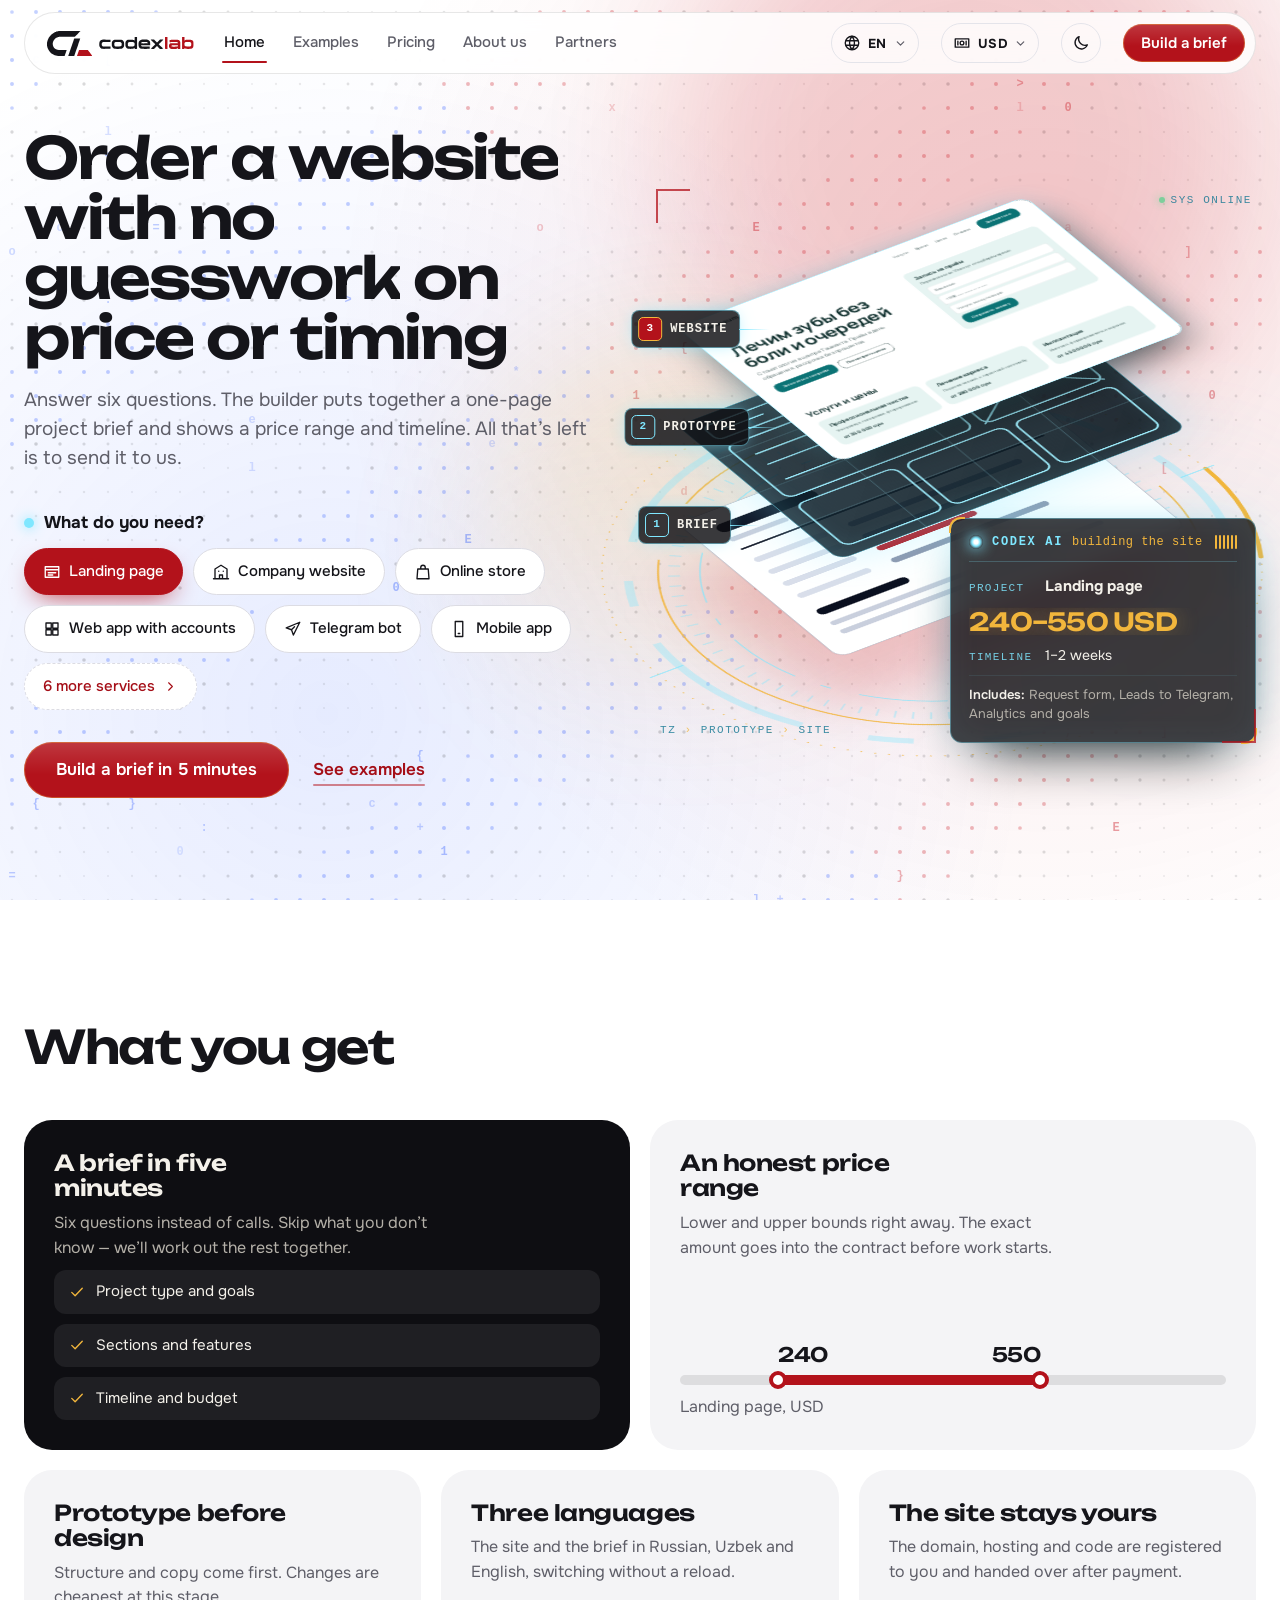
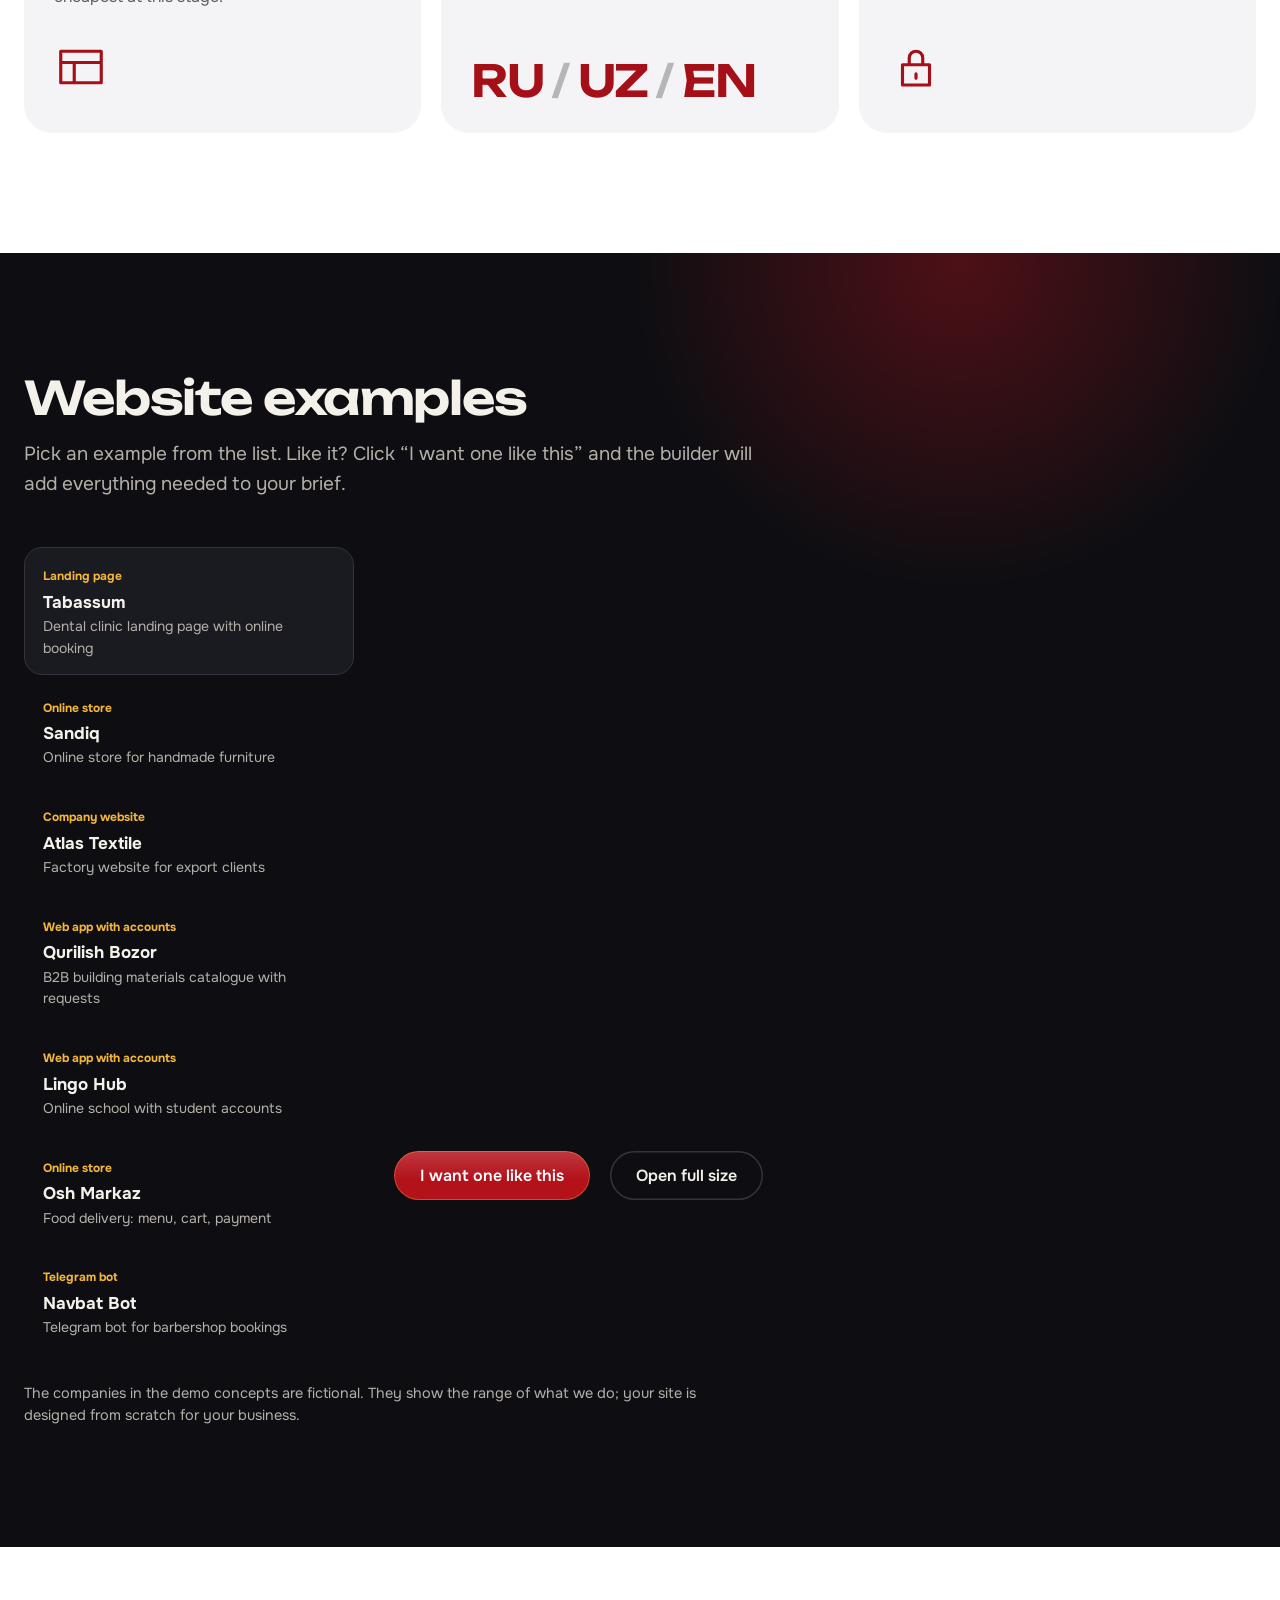
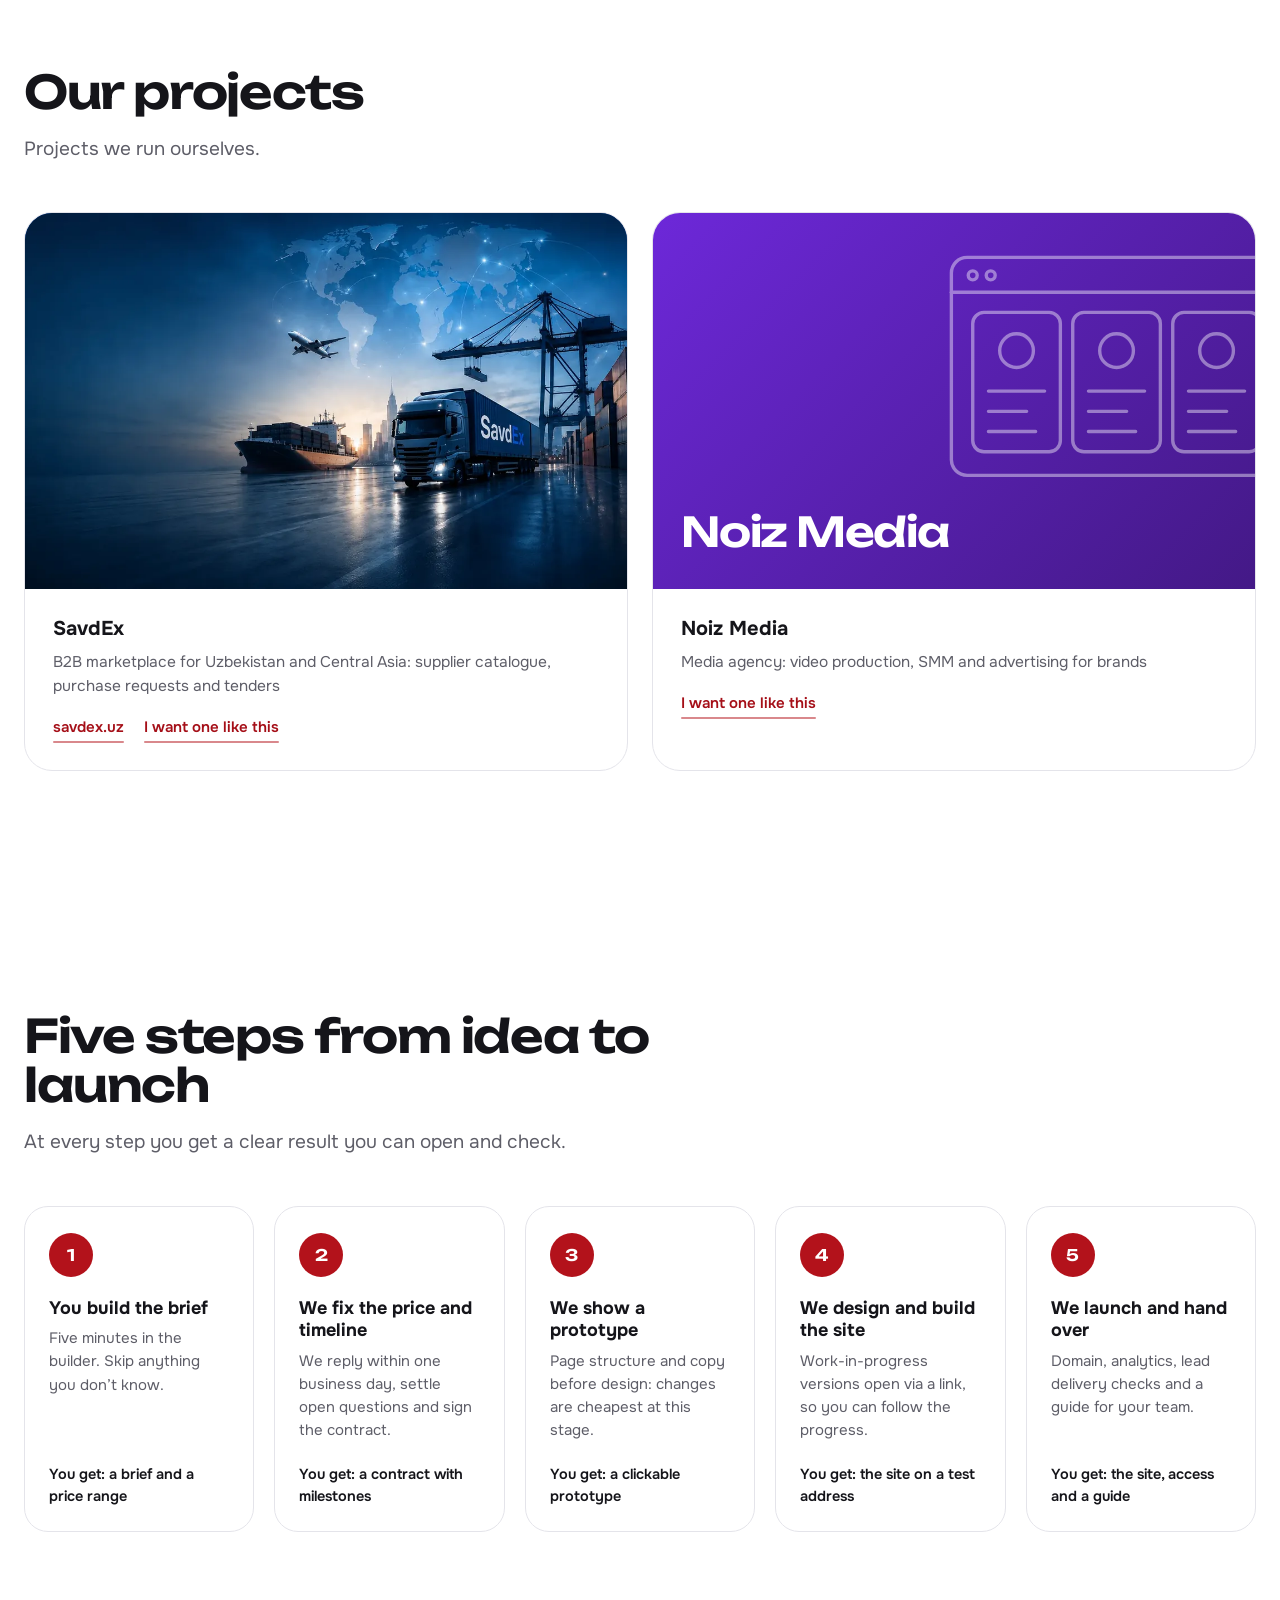
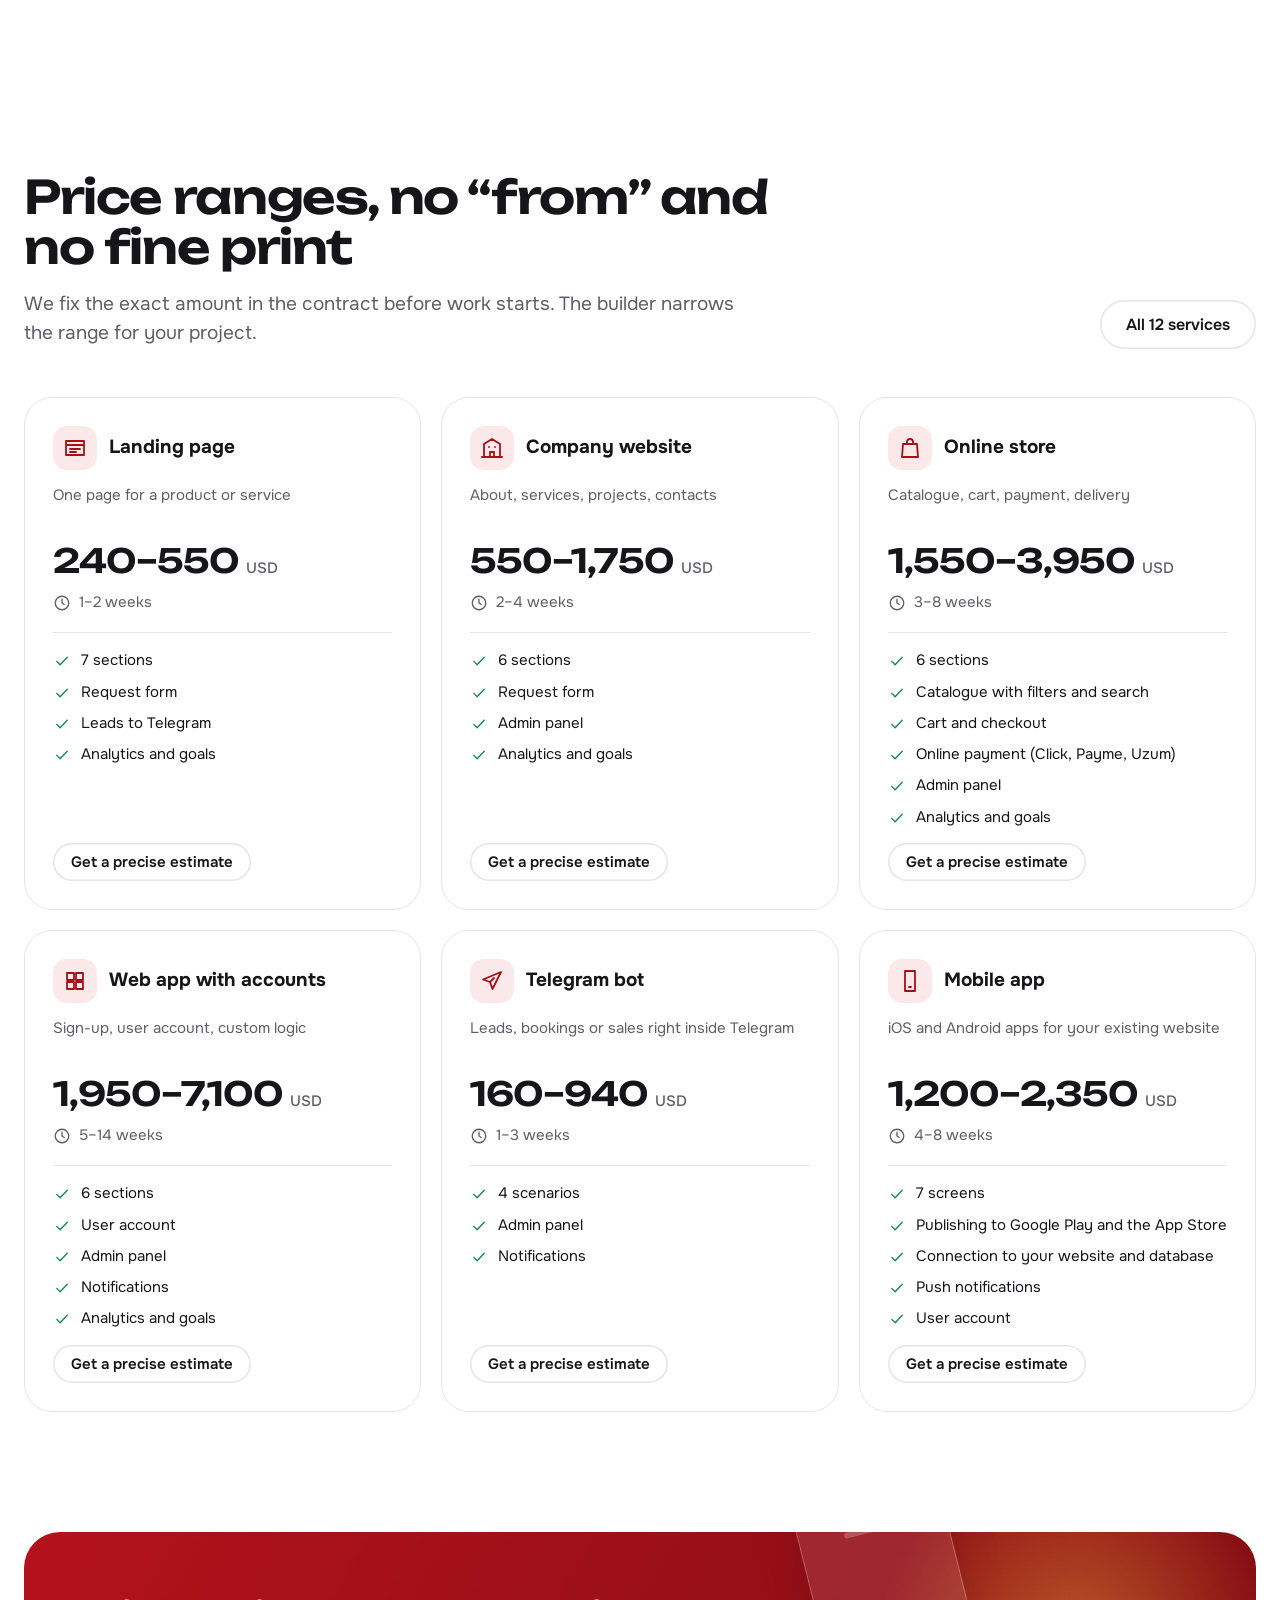
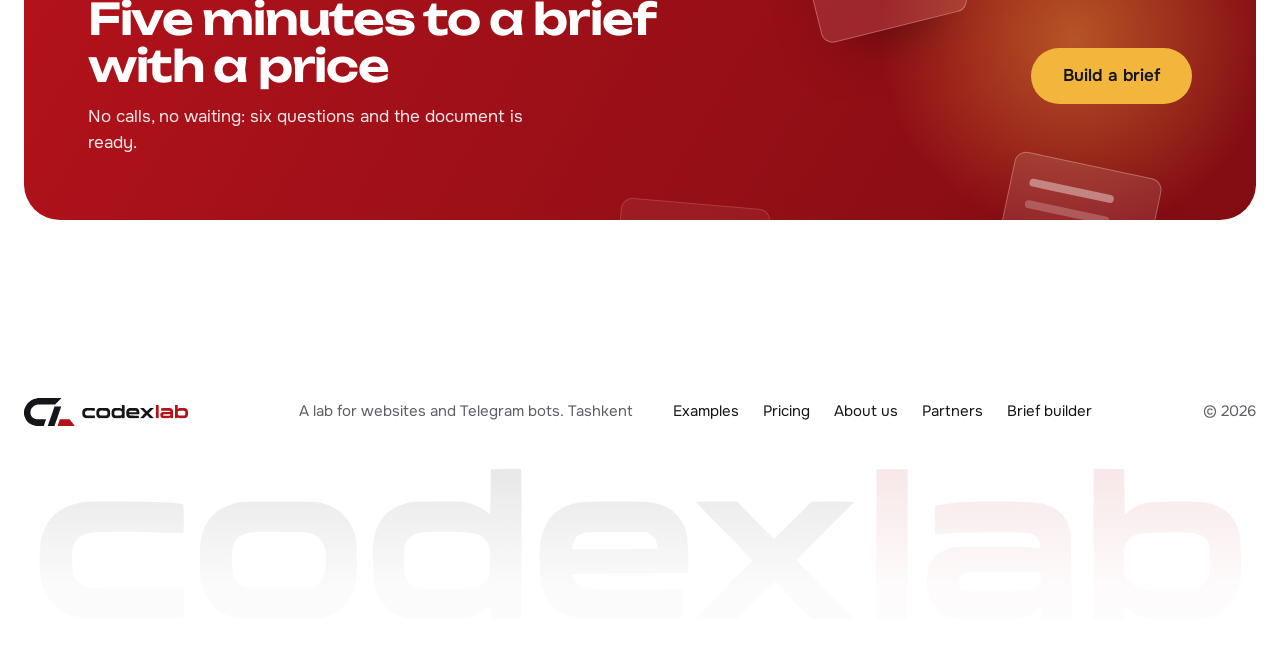
==== commit 32ea24da: "Merge pull request #20 from xondamirx9/main Main" ====
--- a/site/index.html
+++ b/site/index.html
@@ -361,18 +361,6 @@
 .opts--list .opt input:checked+span::after{content:"";position:absolute;left:19px;top:14px;width:5px;height:10px;border:solid currentColor;border-width:0 2px 2px 0;transform:rotate(45deg)}
 .consent{display:flex;gap:10px;align-items:flex-start;font-size:14px;color:var(--night-muted);margin-top:6px}
 .consent input{width:18px;height:18px;margin:2px 0 0;flex:none;accent-color:var(--gold)}
-.consent .link-like{color:inherit;font-weight:600}
-.consent small{display:block;margin-top:4px;font-size:13px}
-.foot-nav .link-like{color:inherit;font:inherit;text-decoration:none}
-.foot-nav .link-like:hover{text-decoration:underline}
-#privacy{border-radius:20px;background:var(--bg);width:min(720px,calc(100vw - 24px));max-height:calc(100dvh - 24px)}
-#privacy[open]{display:flex;flex-direction:column}
-.privacy-body{overflow:auto;padding:18px 22px 26px;font-size:15px;line-height:1.55}
-.privacy-body h4{font-size:16px;margin:20px 0 6px}
-.privacy-body p,.privacy-body li{margin:0 0 8px}
-.privacy-body ul{padding-left:20px;margin:0 0 8px}
-.privacy-lead{color:var(--muted);font-size:14px}
-.privacy-body .fill{background:#FFE58A;color:#3A2A00;padding:0 4px;border-radius:4px}
 .err{color:var(--warn);font-size:14.500px;min-height:22px;margin-top:10px}
 .panel-foot{display:flex;flex-wrap:wrap;align-items:center;justify-content:space-between;gap:14px 20px;border-top:1px solid var(--night-line);margin-top:8px;padding-top:22px}
 .est{font-size:14px;color:var(--night-muted)}
@@ -1727,7 +1715,7 @@
           </div>
           <fieldset><legend>Как удобнее</legend><div class="opts" id="optChannel"></div></fieldset>
           <label class="f"><span>Что ещё важно знать</span><textarea class="in" name="note" maxlength="800"></textarea></label>
-          <label class="consent"><input type="checkbox" name="consent" value="1"><span>Согласен на обработку персональных данных для связи по этой заявке. <button type="button" class="link-like" data-privacy>Политика конфиденциальности</button><small>Черновик хранится только в вашем браузере, пока вы его не отправите.</small></span></label>
+          <label class="consent"><input type="checkbox" name="consent" value="1"><span>Согласен на обработку контактных данных для связи по этой заявке. Черновик хранится только в вашем браузере, пока вы его не отправите.</span></label>
         </section>
 
         <section class="step" data-step="6" hidden>
@@ -1781,7 +1769,7 @@
   <div class="wrap foot-in">
     <span class="logo" role="img" aria-label="Codex Lab"><svg class="logo-mark" viewBox="0 0 388 214" aria-hidden="true"><use href="#cl-mark"/></svg><svg class="logo-word" viewBox="0 0 811 103" aria-hidden="true"><use href="#cl-word"/></svg></span>
     <span>Лаборатория сайтов и Telegram-ботов. Ташкент</span>
-    <nav class="foot-nav" aria-label="Разделы в подвале"><a href="/examples" data-page-link="examples">Примеры</a><a href="/prices" data-page-link="prices">Тарифы</a><a href="/about" data-page-link="about">О нас</a><a href="/partners" data-page-link="partners">Партнёры</a><a href="/brief" data-page-link="brief">Конструктор ТЗ</a><button type="button" class="link-like" data-privacy>Политика конфиденциальности</button></nav>
+    <nav class="foot-nav" aria-label="Разделы в подвале"><a href="/examples" data-page-link="examples">Примеры</a><a href="/prices" data-page-link="prices">Тарифы</a><a href="/about" data-page-link="about">О нас</a><a href="/partners" data-page-link="partners">Партнёры</a><a href="/brief" data-page-link="brief">Конструктор ТЗ</a></nav>
     <span id="footContacts"></span>
     <span class="foot-year">© 2026</span>
   </div>
@@ -1803,16 +1791,9 @@
     <button type="button" class="btn" id="demoWant">Хочу похожий сайт</button>
   </div>
 </dialog>
-<dialog id="privacy" aria-labelledby="privacyTitle">
-  <div class="demo-head">
-    <div><h3 id="privacyTitle">Политика конфиденциальности</h3></div>
-    <button type="button" class="x" id="privacyClose" aria-label="Закрыть политику">×</button>
-  </div>
-  <div class="privacy-body" tabindex="0" role="region" aria-labelledby="privacyTitle"></div>
-</dialog>
 </div>
 <div id="toast" role="status" aria-live="polite" hidden></div>
-<script type="application/json" id="site-data">{"v":2,"updatedAt":"","brand":{"name":"Codex Lab","tagline":"Лаборатория сайтов и Telegram-ботов","city":"Ташкент","site":"https://codexlab.uz"},"contacts":{"telegram":"","email":"","phone":"","replyTime":"в течение рабочего дня","orderEndpoint":"","legal":""},"texts":{"heroTitle":"Закажите сайт без догадок о цене и сроках","heroLead":"Ответьте на шесть вопросов. Конструктор соберёт техническое задание на одном листе, покажет вилку цены и срок. Останется отправить его нам.","aboutLead":"Лаборатория сайтов и Telegram-ботов в Ташкенте. Делаем лендинги, сайты компаний, интернет-магазины, веб-сервисы, ботов и мобильные приложения — от ТЗ до запуска.","aboutText":"Начинаем не с дизайна, а с технического задания: конструктор за пять минут собирает его вместе с вилкой цены и сроком. Дальше — прототип, дизайн и разработка, промежуточные версии вы открываете по ссылке. После запуска передаём домен, хостинг и код — сайт остаётся вашим.\nСвои проекты мы ведём сами, поэтому делаем сайты, которые приносят заявки, а не просто красиво выглядят.","seoTitle":"Codex Lab — разработка сайтов и Telegram-ботов, Ташкент","seoDescription":"Закажите сайт без догадок о цене и сроках: конструктор соберёт техническое задание за 5 минут и покажет вилку цены. Лендинги, сайты компаний, интернет-магазины, веб-сервисы, Telegram-боты и мобильные приложения."},"pricing":{"currency":"млн сум","types":{"landing":{"price":[3,7],"weeks":[1,2]},"corp":{"price":[7,22],"weeks":[2,4]},"shop":{"price":[20,50],"weeks":[3,8]},"app":{"price":[25,90],"weeks":[5,14]},"bot":{"price":[2,12],"weeks":[1,3]},"mobile":{"price":[15,30],"weeks":[4,8]},"miniapp":{"price":[6,18],"weeks":[2,5]},"edu":{"price":[15,40],"weeks":[4,10]},"market":{"price":[40,120],"weeks":[8,20]},"ai":{"price":[5,20],"weeks":[2,5]},"integr":{"price":[3,15],"weeks":[1,4]},"redesign":{"price":[4,15],"weeks":[2,5]}},"features":{"form":[0.3,0.8],"tg":[0.3,0.8],"pay":[2,5],"catalog":[3,7],"cart":[2,5],"account":[5,12],"booking":[2,5],"admin":[1.5,4],"blog":[1,2.5],"crm":[4,10],"chat":[0.3,1],"map":[0.2,0.6],"notify":[1,3],"analytics":[0.3,0.8],"seo":[1,2.5],"stores":[1.5,3],"api":[2,5],"push":[1,2.5],"offline":[2,5],"smslogin":[0.8,2],"tgauth":[0.5,1.2],"courses":[5,12],"sellers":[8,20],"aikb":[3,8],"migrate":[1,3]},"mods":{"page":[0.4,1],"lang":[10,20],"rush":[20,30],"brand":[1.5,4],"content":[1,3],"contentPart":[0.5,1.5]},"usdRate":12700},"design":{"bg":"dots"},"uz":{"heroTitle":"Sayt narxi va muddatini oldindan biling","heroLead":"Oltita savolga javob bering. Konstruktor texnik topshiriqni bitta varaqqa jamlaydi, narx oralig‘i va muddatni ko‘rsatadi. Uni bizga yuborish qoladi, xolos.","tagline":"Saytlar va Telegram-botlar laboratoriyasi","city":"Toshkent","replyTime":"bir ish kuni ichida","aboutLead":"Toshkentdagi saytlar va Telegram-botlar laboratoriyasi. Lendinglar, kompaniya saytlari, internet-do‘konlar, veb-servislar, botlar va mobil ilovalar yaratamiz — texnik topshiriqdan ishga tushirishgacha.","aboutText":"Biz dizayndan emas, texnik topshiriqdan boshlaymiz: konstruktor uni besh daqiqada narx oralig‘i va muddat bilan birga tuzadi. Keyin — prototip, dizayn va ishlab chiqish, oraliq versiyalarni havola orqali ochasiz. Ishga tushirgandan keyin domen, hosting va kodni topshiramiz — sayt sizniki bo‘lib qoladi.\nO‘z loyihalarimizni o‘zimiz yuritamiz, shuning uchun shunchaki chiroyli emas, ariza olib keladigan saytlar qilamiz.","seoTitle":"Codex Lab — sayt va Telegram-botlar yaratish, Toshkent","seoDescription":"Sayt narxi va muddatini oldindan biling: konstruktor 5 daqiqada texnik topshiriq tuzadi va narx oralig‘ini ko‘rsatadi. Lendinglar, kompaniya saytlari, internet-do‘konlar, veb-servislar, Telegram-botlar va mobil ilovalar.","faq":[{"q":"Menga qanday sayt kerakligini bilmayman. Nima qilay?","a":"Konstruktorda o‘zingizga yaqinini tanlang, qolganini o‘tkazib yuboring. To‘ldirilmagan hamma narsa «Ochiq savollar» bo‘limiga tushadi — uni birga ko‘rib chiqib, yechim taklif qilamiz."},{"q":"Nega narx oraliq bilan ko‘rsatilgan?","a":"Aniq narx tafsilotlarga bog‘liq: bo‘limlar soni, funksiyalar, matn va suratlarning tayyorligi. Oraliq «…dan» degan raqamdan halolroq. Yakuniy summani ish boshlanishidan oldin shartnomada belgilaymiz."},{"q":"Mendan nima kerak bo‘ladi?","a":"Logotip, matn va suratlar — agar bor bo‘lsa. Bo‘lmasa, buni konstruktorda belgilang: o‘zimiz tayyorlaymiz, narxi hisob-kitobga kiradi."},{"q":"Sayt kimga tegishli bo‘ladi?","a":"Sizga. Domen va hosting kompaniyangiz nomiga rasmiylashtiriladi, kod va kirish ma’lumotlarini to‘lovdan keyin topshiramiz."},{"q":"Saytni dasturchisiz o‘zim o‘zgartira olamanmi?","a":"Ha, agar konstruktorda «Admin-panel»ni belgilasangiz. Matn, surat va narxlarni o‘zingiz o‘zgartirasiz, yo‘riqnoma qoldiramiz."},{"q":"Ishga tushirilgandan keyin nima bo‘ladi?","a":"Kirish ma’lumotlari va yo‘riqnomani topshiramiz, arizalar yetib kelayotganini tekshiramiz. Qo‘llab-quvvatlash va qo‘shimcha ishlarni alohida, vazifalaringizga qarab kelishamiz."}]},"en":{"heroTitle":"Order a website with no guesswork on price or timing","heroLead":"Answer six questions. The builder puts together a one-page project brief and shows a price range and timeline. All that’s left is to send it to us.","tagline":"A lab for websites and Telegram bots","city":"Tashkent","replyTime":"within one business day","aboutLead":"A lab for websites and Telegram bots in Tashkent. We build landing pages, company websites, online stores, web apps, bots and mobile apps — from the brief to launch.","aboutText":"We start with the brief, not the design: the builder puts it together in five minutes along with a price range and timeline. Then come the prototype, design and development — you open interim versions by link. After launch we hand over the domain, hosting and code, so the site stays yours.\nWe run our own projects too, so we build sites that bring in leads, not just look good.","seoTitle":"Codex Lab — website and Telegram bot development, Tashkent","seoDescription":"Order a website with no guesswork on price or timing: the builder puts together a project brief in 5 minutes and shows a price range. Landing pages, company websites, online stores, web apps, Telegram bots and mobile apps.","faq":[{"q":"I don’t know what kind of website I need. What should I do?","a":"Choose whatever is closest in the builder and skip the rest. Anything left blank goes to “Open questions” — we’ll go through it together and suggest a solution."},{"q":"Why is the price shown as a range?","a":"The exact price depends on the details: the number of sections, the features, and whether the copy and photos are ready. A range is more honest than a “from” figure. We fix the final amount in the contract before work starts."},{"q":"What do you need from me?","a":"Your logo, copy and photos, if you have them. If not, mark it in the builder: we’ll prepare them ourselves and include the cost in the estimate."},{"q":"Who owns the website?","a":"You do. The domain and hosting are registered to your company, and we hand over the code and access after payment."},{"q":"Can I edit the site myself without a developer?","a":"Yes, if you tick “Admin panel” in the builder. You change the copy, photos and prices yourself, and we leave you a guide."},{"q":"What happens after launch?","a":"We hand over access and a guide and check that requests come through. Support and further work are agreed separately, based on your needs."}]},"projects":[{"id":"savdex","name":"SavdEx","url":"https://savdex.uz/","kind":"B2B-площадка Узбекистана и Центральной Азии: каталог поставщиков, запросы на закупку и тендеры","kindUz":"O‘zbekiston va Markaziy Osiyoning B2B-maydoni: yetkazib beruvchilar katalogi, xarid so‘rovlari va tenderlar","kindEn":"B2B marketplace for Uzbekistan and Central Asia: supplier catalogue, purchase requests and tenders","type":"app","color":"#1F5FD1","cover":"[data-uri]","visible":true},{"id":"noiz","name":"Noiz Media","url":"","kind":"Медиа-агентство: продакшн видео, SMM и реклама для брендов","kindUz":"Media-agentlik: brendlar uchun video prodakshn, SMM va reklama","kindEn":"Media agency: video production, SMM and advertising for brands","type":"corp","color":"#6D28D9","cover":"","visible":true}],"demos":{"tabassum":true,"sandiq":true,"atlas":true,"qurilish":true,"lingo":true,"osh":true,"navbat":true},"faq":[{"q":"Я не знаю, какой сайт мне нужен. Что делать?","a":"Выберите в конструкторе то, что ближе, остальное пропустите. Всё незаполненное попадёт в раздел «Открытые вопросы» — разберём его вместе и предложим решение."},{"q":"Почему цена указана вилкой?","a":"Точная цена зависит от деталей: числа разделов, функций, готовности текстов и фото. Вилка честнее цифры «от». Итоговую сумму фиксируем в договоре до начала работ."},{"q":"Что нужно от меня?","a":"Логотип, тексты и фото, если они есть. Если нет — отметьте это в конструкторе: подготовим сами, стоимость войдёт в оценку."},{"q":"Кому принадлежит сайт?","a":"Вам. Домен и хостинг оформляются на вашу компанию, код и доступы передаём после оплаты."},{"q":"Смогу ли я менять сайт без программиста?","a":"Да, если отметить в конструкторе «Админ-панель». Тексты, фото и цены вы меняете сами, инструкцию оставляем."},{"q":"Что происходит после запуска?","a":"Передаём доступы и инструкцию, проверяем, что заявки доходят. Поддержку и доработки обсуждаем отдельно — по вашим задачам."}]}</script>
+<script type="application/json" id="site-data">{"v":2,"updatedAt":"","brand":{"name":"Codex Lab","tagline":"Лаборатория сайтов и Telegram-ботов","city":"Ташкент","site":"https://codexlab.uz"},"contacts":{"telegram":"","email":"","phone":"","replyTime":"в течение рабочего дня","orderEndpoint":""},"texts":{"heroTitle":"Закажите сайт без догадок о цене и сроках","heroLead":"Ответьте на шесть вопросов. Конструктор соберёт техническое задание на одном листе, покажет вилку цены и срок. Останется отправить его нам.","aboutLead":"Лаборатория сайтов и Telegram-ботов в Ташкенте. Делаем лендинги, сайты компаний, интернет-магазины, веб-сервисы, ботов и мобильные приложения — от ТЗ до запуска.","aboutText":"Начинаем не с дизайна, а с технического задания: конструктор за пять минут собирает его вместе с вилкой цены и сроком. Дальше — прототип, дизайн и разработка, промежуточные версии вы открываете по ссылке. После запуска передаём домен, хостинг и код — сайт остаётся вашим.\nСвои проекты мы ведём сами, поэтому делаем сайты, которые приносят заявки, а не просто красиво выглядят.","seoTitle":"Codex Lab — разработка сайтов и Telegram-ботов, Ташкент","seoDescription":"Закажите сайт без догадок о цене и сроках: конструктор соберёт техническое задание за 5 минут и покажет вилку цены. Лендинги, сайты компаний, интернет-магазины, веб-сервисы, Telegram-боты и мобильные приложения."},"pricing":{"currency":"млн сум","types":{"landing":{"price":[3,7],"weeks":[1,2]},"corp":{"price":[7,22],"weeks":[2,4]},"shop":{"price":[20,50],"weeks":[3,8]},"app":{"price":[25,90],"weeks":[5,14]},"bot":{"price":[2,12],"weeks":[1,3]},"mobile":{"price":[15,30],"weeks":[4,8]},"miniapp":{"price":[6,18],"weeks":[2,5]},"edu":{"price":[15,40],"weeks":[4,10]},"market":{"price":[40,120],"weeks":[8,20]},"ai":{"price":[5,20],"weeks":[2,5]},"integr":{"price":[3,15],"weeks":[1,4]},"redesign":{"price":[4,15],"weeks":[2,5]}},"features":{"form":[0.3,0.8],"tg":[0.3,0.8],"pay":[2,5],"catalog":[3,7],"cart":[2,5],"account":[5,12],"booking":[2,5],"admin":[1.5,4],"blog":[1,2.5],"crm":[4,10],"chat":[0.3,1],"map":[0.2,0.6],"notify":[1,3],"analytics":[0.3,0.8],"seo":[1,2.5],"stores":[1.5,3],"api":[2,5],"push":[1,2.5],"offline":[2,5],"smslogin":[0.8,2],"tgauth":[0.5,1.2],"courses":[5,12],"sellers":[8,20],"aikb":[3,8],"migrate":[1,3]},"mods":{"page":[0.4,1],"lang":[10,20],"rush":[20,30],"brand":[1.5,4],"content":[1,3],"contentPart":[0.5,1.5]},"usdRate":12700},"design":{"bg":"dots"},"uz":{"heroTitle":"Sayt narxi va muddatini oldindan biling","heroLead":"Oltita savolga javob bering. Konstruktor texnik topshiriqni bitta varaqqa jamlaydi, narx oralig‘i va muddatni ko‘rsatadi. Uni bizga yuborish qoladi, xolos.","tagline":"Saytlar va Telegram-botlar laboratoriyasi","city":"Toshkent","replyTime":"bir ish kuni ichida","aboutLead":"Toshkentdagi saytlar va Telegram-botlar laboratoriyasi. Lendinglar, kompaniya saytlari, internet-do‘konlar, veb-servislar, botlar va mobil ilovalar yaratamiz — texnik topshiriqdan ishga tushirishgacha.","aboutText":"Biz dizayndan emas, texnik topshiriqdan boshlaymiz: konstruktor uni besh daqiqada narx oralig‘i va muddat bilan birga tuzadi. Keyin — prototip, dizayn va ishlab chiqish, oraliq versiyalarni havola orqali ochasiz. Ishga tushirgandan keyin domen, hosting va kodni topshiramiz — sayt sizniki bo‘lib qoladi.\nO‘z loyihalarimizni o‘zimiz yuritamiz, shuning uchun shunchaki chiroyli emas, ariza olib keladigan saytlar qilamiz.","seoTitle":"Codex Lab — sayt va Telegram-botlar yaratish, Toshkent","seoDescription":"Sayt narxi va muddatini oldindan biling: konstruktor 5 daqiqada texnik topshiriq tuzadi va narx oralig‘ini ko‘rsatadi. Lendinglar, kompaniya saytlari, internet-do‘konlar, veb-servislar, Telegram-botlar va mobil ilovalar.","faq":[{"q":"Menga qanday sayt kerakligini bilmayman. Nima qilay?","a":"Konstruktorda o‘zingizga yaqinini tanlang, qolganini o‘tkazib yuboring. To‘ldirilmagan hamma narsa «Ochiq savollar» bo‘limiga tushadi — uni birga ko‘rib chiqib, yechim taklif qilamiz."},{"q":"Nega narx oraliq bilan ko‘rsatilgan?","a":"Aniq narx tafsilotlarga bog‘liq: bo‘limlar soni, funksiyalar, matn va suratlarning tayyorligi. Oraliq «…dan» degan raqamdan halolroq. Yakuniy summani ish boshlanishidan oldin shartnomada belgilaymiz."},{"q":"Mendan nima kerak bo‘ladi?","a":"Logotip, matn va suratlar — agar bor bo‘lsa. Bo‘lmasa, buni konstruktorda belgilang: o‘zimiz tayyorlaymiz, narxi hisob-kitobga kiradi."},{"q":"Sayt kimga tegishli bo‘ladi?","a":"Sizga. Domen va hosting kompaniyangiz nomiga rasmiylashtiriladi, kod va kirish ma’lumotlarini to‘lovdan keyin topshiramiz."},{"q":"Saytni dasturchisiz o‘zim o‘zgartira olamanmi?","a":"Ha, agar konstruktorda «Admin-panel»ni belgilasangiz. Matn, surat va narxlarni o‘zingiz o‘zgartirasiz, yo‘riqnoma qoldiramiz."},{"q":"Ishga tushirilgandan keyin nima bo‘ladi?","a":"Kirish ma’lumotlari va yo‘riqnomani topshiramiz, arizalar yetib kelayotganini tekshiramiz. Qo‘llab-quvvatlash va qo‘shimcha ishlarni alohida, vazifalaringizga qarab kelishamiz."}]},"en":{"heroTitle":"Order a website with no guesswork on price or timing","heroLead":"Answer six questions. The builder puts together a one-page project brief and shows a price range and timeline. All that’s left is to send it to us.","tagline":"A lab for websites and Telegram bots","city":"Tashkent","replyTime":"within one business day","aboutLead":"A lab for websites and Telegram bots in Tashkent. We build landing pages, company websites, online stores, web apps, bots and mobile apps — from the brief to launch.","aboutText":"We start with the brief, not the design: the builder puts it together in five minutes along with a price range and timeline. Then come the prototype, design and development — you open interim versions by link. After launch we hand over the domain, hosting and code, so the site stays yours.\nWe run our own projects too, so we build sites that bring in leads, not just look good.","seoTitle":"Codex Lab — website and Telegram bot development, Tashkent","seoDescription":"Order a website with no guesswork on price or timing: the builder puts together a project brief in 5 minutes and shows a price range. Landing pages, company websites, online stores, web apps, Telegram bots and mobile apps.","faq":[{"q":"I don’t know what kind of website I need. What should I do?","a":"Choose whatever is closest in the builder and skip the rest. Anything left blank goes to “Open questions” — we’ll go through it together and suggest a solution."},{"q":"Why is the price shown as a range?","a":"The exact price depends on the details: the number of sections, the features, and whether the copy and photos are ready. A range is more honest than a “from” figure. We fix the final amount in the contract before work starts."},{"q":"What do you need from me?","a":"Your logo, copy and photos, if you have them. If not, mark it in the builder: we’ll prepare them ourselves and include the cost in the estimate."},{"q":"Who owns the website?","a":"You do. The domain and hosting are registered to your company, and we hand over the code and access after payment."},{"q":"Can I edit the site myself without a developer?","a":"Yes, if you tick “Admin panel” in the builder. You change the copy, photos and prices yourself, and we leave you a guide."},{"q":"What happens after launch?","a":"We hand over access and a guide and check that requests come through. Support and further work are agreed separately, based on your needs."}]},"projects":[{"id":"savdex","name":"SavdEx","url":"https://savdex.uz/","kind":"B2B-площадка Узбекистана и Центральной Азии: каталог поставщиков, запросы на закупку и тендеры","kindUz":"O‘zbekiston va Markaziy Osiyoning B2B-maydoni: yetkazib beruvchilar katalogi, xarid so‘rovlari va tenderlar","kindEn":"B2B marketplace for Uzbekistan and Central Asia: supplier catalogue, purchase requests and tenders","type":"app","color":"#1F5FD1","cover":"[data-uri]","visible":true},{"id":"noiz","name":"Noiz Media","url":"","kind":"Медиа-агентство: продакшн видео, SMM и реклама для брендов","kindUz":"Media-agentlik: brendlar uchun video prodakshn, SMM va reklama","kindEn":"Media agency: video production, SMM and advertising for brands","type":"corp","color":"#6D28D9","cover":"","visible":true}],"demos":{"tabassum":true,"sandiq":true,"atlas":true,"qurilish":true,"lingo":true,"osh":true,"navbat":true},"faq":[{"q":"Я не знаю, какой сайт мне нужен. Что делать?","a":"Выберите в конструкторе то, что ближе, остальное пропустите. Всё незаполненное попадёт в раздел «Открытые вопросы» — разберём его вместе и предложим решение."},{"q":"Почему цена указана вилкой?","a":"Точная цена зависит от деталей: числа разделов, функций, готовности текстов и фото. Вилка честнее цифры «от». Итоговую сумму фиксируем в договоре до начала работ."},{"q":"Что нужно от меня?","a":"Логотип, тексты и фото, если они есть. Если нет — отметьте это в конструкторе: подготовим сами, стоимость войдёт в оценку."},{"q":"Кому принадлежит сайт?","a":"Вам. Домен и хостинг оформляются на вашу компанию, код и доступы передаём после оплаты."},{"q":"Смогу ли я менять сайт без программиста?","a":"Да, если отметить в конструкторе «Админ-панель». Тексты, фото и цены вы меняете сами, инструкцию оставляем."},{"q":"Что происходит после запуска?","a":"Передаём доступы и инструкцию, проверяем, что заявки доходят. Поддержку и доработки обсуждаем отдельно — по вашим задачам."}]}</script>
 <script id="site-js">(() => {
 'use strict';
 
@@ -2027,10 +2008,7 @@
   'Телефон': 'Telefon',
   'Как удобнее': 'Qaysi biri qulay',
   'Что ещё важно знать': 'Yana nimani bilishimiz muhim',
-  'Согласен на обработку персональных данных для связи по этой заявке.': 'Shu ariza bo‘yicha bog‘lanish uchun shaxsga doir ma’lumotlarimga ishlov berishga roziman.',
-  'Политика конфиденциальности': 'Maxfiylik siyosati',
-  'Закрыть политику': 'Siyosatni yopish',
-  'Черновик хранится только в вашем браузере, пока вы его не отправите.': 'Qoralama uni yubormaguningizcha faqat brauzeringizda saqlanadi.',
+  'Согласен на обработку контактных данных для связи по этой заявке. Черновик хранится только в вашем браузере, пока вы его не отправите.': 'Shu ariza bo‘yicha bog‘lanish uchun aloqa ma’lumotlarimni qayta ishlashga roziman. Qoralama uni yubormaguningizcha faqat brauzeringizda saqlanadi.',
   'Назад': 'Orqaga',
   'Дальше': 'Davom etish',
   'Собрать ТЗ': 'TZni yig‘ish',
@@ -2566,10 +2544,7 @@
   'Телефон': 'Phone',
   'Как удобнее': 'Preferred channel',
   'Что ещё важно знать': 'Anything else we should know',
-  'Согласен на обработку персональных данных для связи по этой заявке.': 'I agree to the processing of my personal data so you can contact me about this request.',
-  'Политика конфиденциальности': 'Privacy policy',
-  'Закрыть политику': 'Close privacy policy',
-  'Черновик хранится только в вашем браузере, пока вы его не отправите.': 'The draft is stored only in your browser until you send it.',
+  'Согласен на обработку контактных данных для связи по этой заявке. Черновик хранится только в вашем браузере, пока вы его не отправите.': 'I agree to the processing of my contact details for this request. The draft is stored only in your browser until you send it.',
   'Назад': 'Back',
   'Дальше': 'Next',
   'Собрать ТЗ': 'Build the brief',
@@ -3241,7 +3216,7 @@
   v: 2,
   updatedAt: '',
   brand: { name: 'Codex Lab', tagline: 'Лаборатория сайтов и Telegram-ботов', city: 'Ташкент', site: 'https://codexlab.uz' },
-  contacts: { telegram: '', email: '', phone: '', replyTime: 'в течение рабочего дня', orderEndpoint: '', legal: '' },
+  contacts: { telegram: '', email: '', phone: '', replyTime: 'в течение рабочего дня', orderEndpoint: '' },
   texts: {
     heroTitle: 'Закажите сайт без догадок о цене и сроках',
     heroLead: 'Ответьте на шесть вопросов. Конструктор соберёт техническое задание на одном листе, покажет вилку цены и срок. Останется отправить его нам.',
@@ -3465,7 +3440,6 @@
   d.contacts.email = validEmail(mail) ? mail : '';
   d.contacts.phone = sLine(c.phone, 30);
   d.contacts.replyTime = sLine(c.replyTime, 60) || d.contacts.replyTime;
-  d.contacts.legal = sLine(c.legal, 160);
   const endpoint = safeUrl(c.orderEndpoint);
   d.contacts.orderEndpoint = endpoint.startsWith('https://') ? endpoint : '';
 
@@ -3964,71 +3938,6 @@
   if (c.phone) out.push(`<a href="tel:+${digits(c.phone)}">${esc(c.phone)}</a>`);
   if (c.email) out.push(`<a href="mailto:${esc(c.email)}">${esc(c.email)}</a>`);
   return out.join(' &nbsp; ');
-}
-
-/* Политика конфиденциальности (Закон РУз «О персональных данных», ЗРУ-547).
-   Пишет только то, что сайт, бот и сервер делают на самом деле. Меняете обработку данных — поправьте и текст.
-   Пустые владелец и контакты видны как жёлтая пометка «заполнить»: contacts.legal, telegram, phone, email в настройках. */
-const PRIVACY_DATE = ['2 ноября 2026 г.', '2026-yil 2-noyabr', '2 November 2026'];
-function privacyHTML(d) {
-  const L = (ru, uz, en) => (LANG === 'uz' ? uz : LANG === 'en' ? en : ru);
-  const brand = esc(d.brand.name);
-  const blank = (ru, uz, en) => `<mark class="fill">[${L(ru, uz, en)}]</mark>`;
-  const owner = d.contacts.legal ? esc(d.contacts.legal)
-    : blank('название фирмы или ФИО предпринимателя, ИНН — заполнить', 'firma nomi yoki tadbirkorning F.I.Sh., STIR — to‘ldirish kerak', 'company name or sole proprietor’s full name, TIN — to be filled in');
-  const links = footContactsHTML(d) || blank('Telegram, телефон или почта — заполнить', 'Telegram, telefon yoki pochta — to‘ldirish kerak', 'Telegram, phone or email — to be filled in');
-  const h = (ru, uz, en) => `<h4>${L(ru, uz, en)}</h4>`, para = (ru, uz, en) => `<p>${L(ru, uz, en)}</p>`, li = (ru, uz, en) => `<li>${L(ru, uz, en)}</li>`;
-  return `<p class="privacy-lead">${L(`Как ${brand} обрабатывает персональные данные из заявок с сайта и из Telegram-бота. Редакция от ${PRIVACY_DATE[0]}`,
-    `${brand} sayt va Telegram-bot orqali kelgan arizalardagi shaxsga doir ma’lumotlarga qanday ishlov beradi. Tahrir: ${PRIVACY_DATE[1]}.`,
-    `How ${brand} processes personal data from requests sent via the website and the Telegram bot. Version of ${PRIVACY_DATE[2]}.`)}</p>
-${h('Кто обрабатывает данные', 'Ma’lumotlarga kim ishlov beradi', 'Who processes the data')}
-${para(`Владелец и оператор персональных данных — ${owner}. Политика составлена по Закону Республики Узбекистан «О персональных данных» (№ ЗРУ-547 от 2 июля 2019 г.).`,
-  `Shaxsga doir ma’lumotlar mulkdori va operatori — ${owner}. Siyosat O‘zbekiston Respublikasining «Shaxsga doir ma’lumotlar to‘g‘risida»gi Qonuniga (2019-yil 2-iyuldagi O‘RQ-547-son) muvofiq tuzilgan.`,
-  `The owner and operator of personal data is ${owner}. This policy follows the Law of the Republic of Uzbekistan “On Personal Data” (No. ZRU-547 of 2 July 2019).`)}
-${h('Какие данные мы получаем', 'Qanday ma’lumotlarni olamiz', 'What data we receive')}
-<ul>
-${li('Имя и способ связи, которые вы указали: телефон и (или) ник в Telegram. В боте — ещё номер чата, чтобы ответить вам.',
-  'Siz ko‘rsatgan ism va aloqa usuli: telefon va (yoki) Telegram-nik. Botda — sizga javob berish uchun chat raqami ham.',
-  'The name and contact method you gave: phone and/or Telegram username. In the bot, also the chat ID so we can reply.')}
-${li('Ответы в конструкторе ТЗ: тип проекта, компания, пожелания, сроки, бюджет, комментарий.',
-  'Konstruktordagi javoblaringiz: loyiha turi, kompaniya, istaklar, muddat, byudjet, izoh.',
-  'Your answers in the brief builder: project type, company, wishes, timeline, budget, comments.')}
-${li('Технические данные, которые получает любой веб-сервер: IP-адрес и сведения о браузере. Они нужны для защиты формы от спама и попадают в технические журналы сервера.',
-  'Har qanday veb-server oladigan texnik ma’lumotlar: IP-manzil va brauzer haqidagi ma’lumot. Ular formani spamdan himoya qilish uchun kerak va serverning texnik jurnallariga yoziladi.',
-  'Technical data any web server receives: IP address and browser details. They protect the form from spam and end up in the server’s technical logs.')}
-</ul>
-${para('Мы не просим паспортные данные, не собираем биометрию и не ставим рекламные cookie. Счётчик посещений считает только число шагов — без имён, адресов и устройств.',
-  'Pasport ma’lumotlarini so‘ramaymiz, biometrik ma’lumot yig‘maymiz va reklama cookie fayllarini qo‘ymaymiz. Tashriflar hisoblagichi faqat qadamlar sonini sanaydi — ismlar, manzillar va qurilmalarsiz.',
-  'We don’t ask for passport details, don’t collect biometrics and don’t set advertising cookies. The visit counter only counts steps — no names, addresses or devices.')}
-${h('Зачем', 'Nima maqsadda', 'Why')}
-${para('Только чтобы связаться с вами по этой заявке, уточнить задачу, подготовить предложение и договор. Рассылок и рекламы по этим данным не будет.',
-  'Faqat shu ariza bo‘yicha siz bilan bog‘lanish, vazifani aniqlashtirish, taklif va shartnoma tayyorlash uchun. Bu ma’lumotlarga xabarnoma va reklama yuborilmaydi.',
-  'Only to contact you about this request, clarify the task, and prepare a proposal and contract. We won’t send newsletters or ads using this data.')}
-${h('Где хранятся и кто их видит', 'Qayerda saqlanadi va kim ko‘radi', 'Where it is stored and who sees it')}
-${para(`Заявка сохраняется на сервере сайта, её копия приходит администраторам ${brand} в Telegram. Доступ есть только у тех, кто работает с заявками. Мы не продаём данные и не передаём их третьим лицам, кроме случаев, прямо предусмотренных законом.`,
-  `Ariza sayt serverida saqlanadi, uning nusxasi ${brand} administratorlariga Telegram orqali keladi. Unga faqat arizalar bilan ishlaydiganlar kira oladi. Ma’lumotlarni sotmaymiz va qonunda bevosita nazarda tutilgan hollardan tashqari uchinchi shaxslarga bermaymiz.`,
-  `Requests are stored on the website’s server, and a copy goes to ${brand} administrators via Telegram. Only people who handle requests have access. We don’t sell the data or pass it to third parties, except where the law expressly requires it.`)}
-${para('Telegram — иностранный сервис, его серверы находятся за пределами Узбекистана. Давая согласие, вы соглашаетесь и на передачу через него имени, контактов и текста заявки (трансграничную передачу).',
-  'Telegram — xorijiy xizmat, uning serverlari O‘zbekistondan tashqarida joylashgan. Rozilik berib, siz ism, aloqa ma’lumotlari va ariza matnini u orqali uzatishga (transchegaraviy uzatishga) ham rozilik bildirasiz.',
-  'Telegram is a foreign service with servers outside Uzbekistan. By giving consent, you also agree to your name, contacts and request text being transferred through it (cross-border transfer).')}
-${para('Если вы сами отправляете ТЗ через Telegram или почту, данные проходят через этот сервис по его правилам. Шрифты сайта загружаются с серверов Google: Google видит ваш IP-адрес, но не данные формы.',
-  'Agar texnik topshiriqni o‘zingiz Telegram yoki pochta orqali yuborsangiz, ma’lumotlar shu xizmat orqali, uning qoidalari bo‘yicha o‘tadi. Sayt shriftlari Google serverlaridan yuklanadi: Google IP-manzilingizni ko‘radi, lekin forma ma’lumotlarini ko‘rmaydi.',
-  'If you send the brief yourself via Telegram or email, the data passes through that service under its rules. The site’s fonts load from Google servers: Google sees your IP address but not the form data.')}
-${h('Сколько храним', 'Qancha muddat saqlaymiz', 'How long we keep it')}
-${para('Заявку храним не дольше 6 месяцев с момента отправки, затем сервер удаляет её автоматически. Если вы отзовёте согласие или попросите удалить данные, удалим раньше. Если мы заключим договор, данные, нужные для него, хранятся вместе с договором столько, сколько требует закон.',
-  'Arizani yuborilgan paytdan boshlab 6 oydan ortiq saqlamaymiz, so‘ng server uni avtomatik o‘chiradi. Rozilikni qaytarib olsangiz yoki ma’lumotlarni o‘chirishni so‘rasangiz, undan oldin o‘chiramiz. Agar shartnoma tuzsak, unga kerakli ma’lumotlar qonun talab qilgan muddat davomida shartnoma bilan birga saqlanadi.',
-  'We keep a request for no more than 6 months after it is sent; then the server deletes it automatically. If you withdraw consent or ask us to delete your data, we’ll do it sooner. If we sign a contract, the data it needs is kept with the contract for as long as the law requires.')}
-${h('Черновик в браузере', 'Brauzerdagi qoralama', 'Draft in your browser')}
-${para('Пока вы заполняете конструктор, черновик хранится только в вашем браузере и никуда не отправляется. Стереть его можно кнопкой «Очистить и начать заново» в конце конструктора или очисткой данных сайта в браузере.',
-  'Konstruktorni to‘ldirayotganingizda qoralama faqat brauzeringizda saqlanadi va hech qayerga yuborilmaydi. Uni konstruktor oxiridagi «Tozalab, boshidan boshlash» tugmasi bilan yoki brauzerda sayt ma’lumotlarini tozalab o‘chirish mumkin.',
-  'While you fill in the builder, the draft is stored only in your browser and isn’t sent anywhere. You can erase it with “Clear and start over” at the end of the builder or by clearing this site’s data in your browser.')}
-${h('Ваши права', 'Sizning huquqlaringiz', 'Your rights')}
-${para(`Вы можете узнать, какие ваши данные у нас есть, исправить их, потребовать удалить или отозвать согласие. Напишите нам: ${links}.`,
-  `Bizda siz haqingizda qanday ma’lumotlar borligini bilishingiz, ularni tuzattirishingiz, o‘chirishni talab qilishingiz yoki rozilikni qaytarib olishingiz mumkin. Bizga yozing: ${links}.`,
-  `You can find out what data we hold about you, have it corrected, ask us to delete it, or withdraw consent. Write to us: ${links}.`)}
-${para('Без согласия заявку отправить нельзя: без контактов мы не сможем вам ответить.',
-  'Roziliksiz arizani yuborib bo‘lmaydi: aloqa ma’lumotlarisiz sizga javob bera olmaymiz.',
-  'A request can’t be sent without consent: without contact details we can’t reply to you.')}`;
 }
 
 function siteHTML(d) {
@@ -4308,7 +4217,7 @@
           </div>
           <fieldset><legend>Как удобнее</legend><div class="opts" id="optChannel"></div></fieldset>
           <label class="f"><span>Что ещё важно знать</span><textarea class="in" name="note" maxlength="800"></textarea></label>
-          <label class="consent"><input type="checkbox" name="consent" value="1"><span>Согласен на обработку персональных данных для связи по этой заявке. <button type="button" class="link-like" data-privacy>Политика конфиденциальности</button><small>Черновик хранится только в вашем браузере, пока вы его не отправите.</small></span></label>
+          <label class="consent"><input type="checkbox" name="consent" value="1"><span>Согласен на обработку контактных данных для связи по этой заявке. Черновик хранится только в вашем браузере, пока вы его не отправите.</span></label>
         </section>
 
         <section class="step" data-step="6" hidden>
@@ -4362,7 +4271,7 @@
   <div class="wrap foot-in">
     <span class="logo" role="img" aria-label="${esc(d.brand.name)}">${LOGO_SVG}</span>
     <span>${esc([pick(d.brand.tagline, d.uz.tagline, d.en.tagline), pick(d.brand.city, d.uz.city, d.en.city)].filter(Boolean).join('. '))}</span>
-    <nav class="foot-nav" aria-label="Разделы в подвале">${hasDemo ? pageLink('examples', 'Примеры') : ''}${pageLink('prices', pick('Тарифы', 'Tariflar', 'Pricing'))}${pageLink('about', 'О нас')}${pageLink('partners', 'Партнёры')}${pageLink('brief', 'Конструктор ТЗ')}<button type="button" class="link-like" data-privacy>Политика конфиденциальности</button></nav>
+    <nav class="foot-nav" aria-label="Разделы в подвале">${hasDemo ? pageLink('examples', 'Примеры') : ''}${pageLink('prices', pick('Тарифы', 'Tariflar', 'Pricing'))}${pageLink('about', 'О нас')}${pageLink('partners', 'Партнёры')}${pageLink('brief', 'Конструктор ТЗ')}</nav>
     <span id="footContacts">${footContactsHTML(d)}</span>
     <span class="foot-year">© ${new Date().getFullYear()}</span>
   </div>
@@ -4383,13 +4292,6 @@
     <p>Демо-концепт. Ваш сайт соберём под ваш бизнес и фирменный стиль.</p>
     <button type="button" class="btn" id="demoWant">Хочу похожий сайт</button>
   </div>
-</dialog>
-<dialog id="privacy" aria-labelledby="privacyTitle">
-  <div class="demo-head">
-    <div><h3 id="privacyTitle">Политика конфиденциальности</h3></div>
-    <button type="button" class="x" id="privacyClose" aria-label="Закрыть политику">×</button>
-  </div>
-  <div class="privacy-body" tabindex="0" role="region" aria-labelledby="privacyTitle">${privacyHTML(d)}</div>
 </dialog>`;
 }
 
@@ -4952,15 +4854,6 @@
   const dialog = $('#demo');
   if (typeof dialog.showModal === 'function') dialog.showModal(); else dialog.setAttribute('open', '');
   drawDemo();
-}
-function openPrivacy() {
-  const dialog = $('#privacy');
-  if (!dialog || dialog.open) return;
-  if (typeof dialog.showModal === 'function') dialog.showModal(); else dialog.setAttribute('open', '');
-}
-function closePrivacy() {
-  const dialog = $('#privacy');
-  if (typeof dialog.close === 'function') dialog.close(); else dialog.removeAttribute('open');
 }
 function closeDemo() {
   const dialog = $('#demo');
@@ -5375,9 +5268,6 @@
     demoPhone = btn.dataset.view === 'phone';
     drawDemo();
   });
-  $$('[data-privacy]').forEach((btn) => btn.addEventListener('click', openPrivacy));
-  $('#privacyClose').addEventListener('click', closePrivacy);
-  $('#privacy').addEventListener('click', (e) => { if (e.target === e.currentTarget) closePrivacy(); });
   $('#demoWant').addEventListener('click', () => {
     const demo = currentDemo;
     closeDemo();
@@ -5545,7 +5435,6 @@
 ${fld('Телефон в подвале сайта', 'contacts.phone', { max: 30, ph: '+998 90 123 45 67', mode: 'tel' })}
 ${fld('Как быстро отвечаете', 'contacts.replyTime', { max: 60, ph: 'в течение рабочего дня', help: 'Подставляется во фразу «Ответим …».' })}
 </div>
-${fld('Владелец сайта (для политики конфиденциальности)', 'contacts.legal', { max: 160, ph: 'ООО «Codex Lab», ИНН 123456789', help: 'Название фирмы или ФИО предпринимателя и ИНН. В политике это оператор персональных данных. Пока пусто, в политике видна жёлтая пометка «заполнить».' })}
 <div class="a-box"><b>Что увидит клиент, когда соберёт ТЗ</b><div class="a-pills" id="aDonePreview"></div></div>
 <h4>Свой сервер для заявок</h4>
 <p class="a-lead">${serverMode
@@ -6218,8 +6107,6 @@
     toast('Изменения опубликованы.');
   }
   if (location.hash === '#admin') openAdminGuarded();
-  if (location.hash === '#privacy') openPrivacy();   // ссылка на политику из Telegram-бота
-  window.addEventListener('hashchange', () => { if (location.hash === '#privacy') openPrivacy(); });
   // вход владельца — только по адресу …/#admin: ссылки на сайте нет
   window.addEventListener('hashchange', () => { if (location.hash === '#admin') openAdminGuarded(); });
   // тема по системе, пока человек не выбрал свою
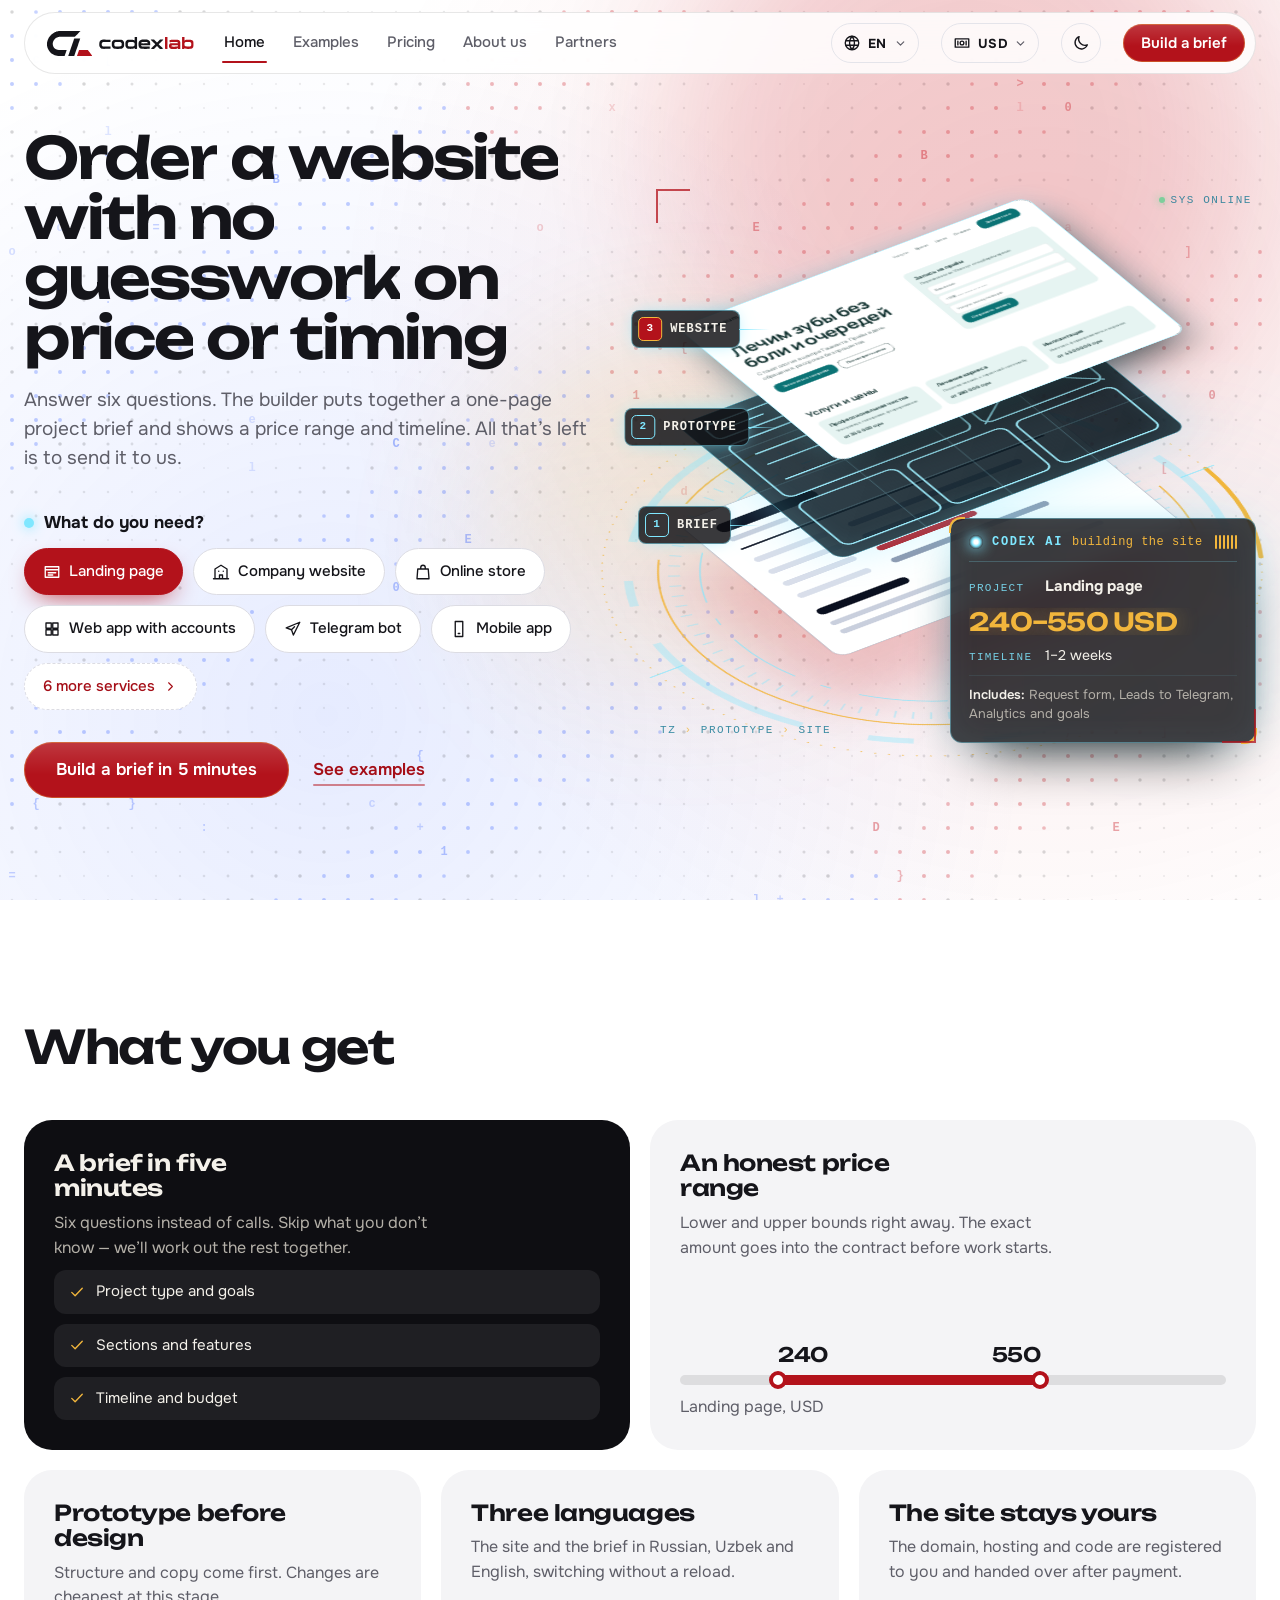
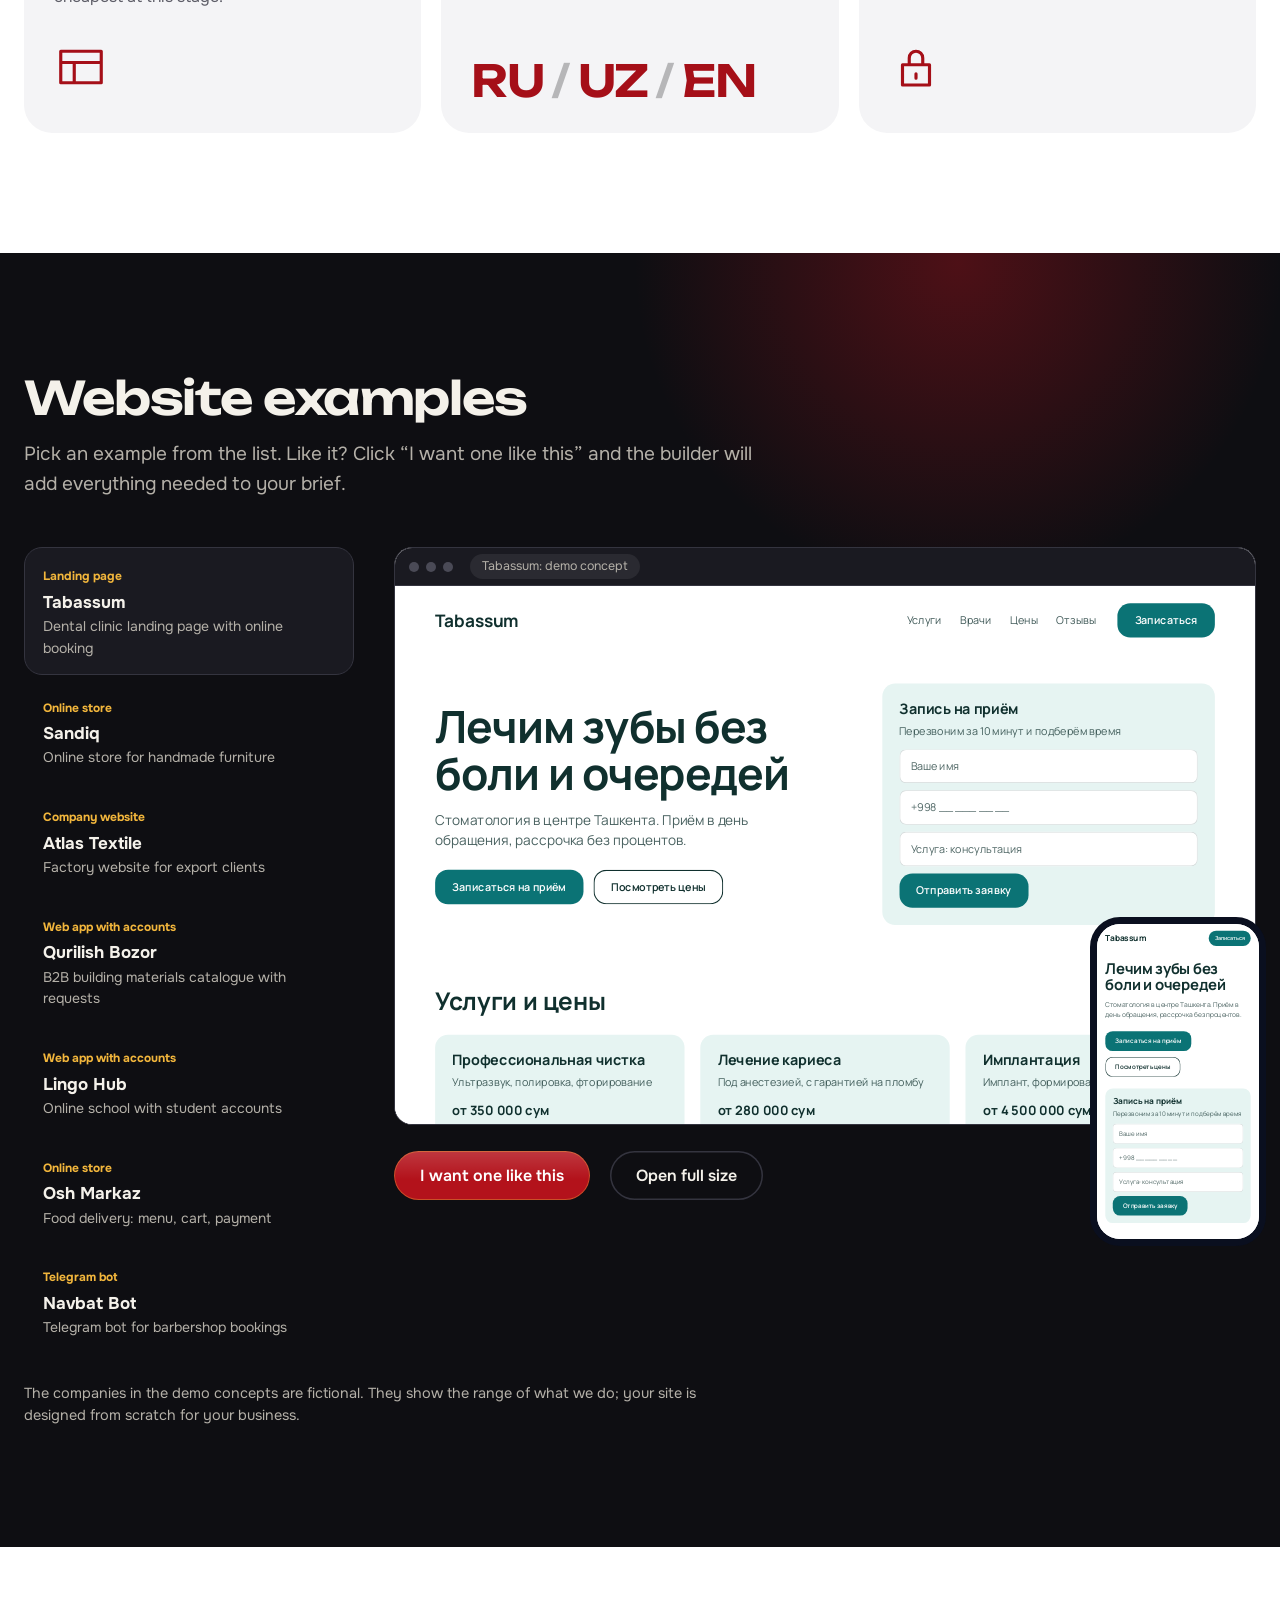
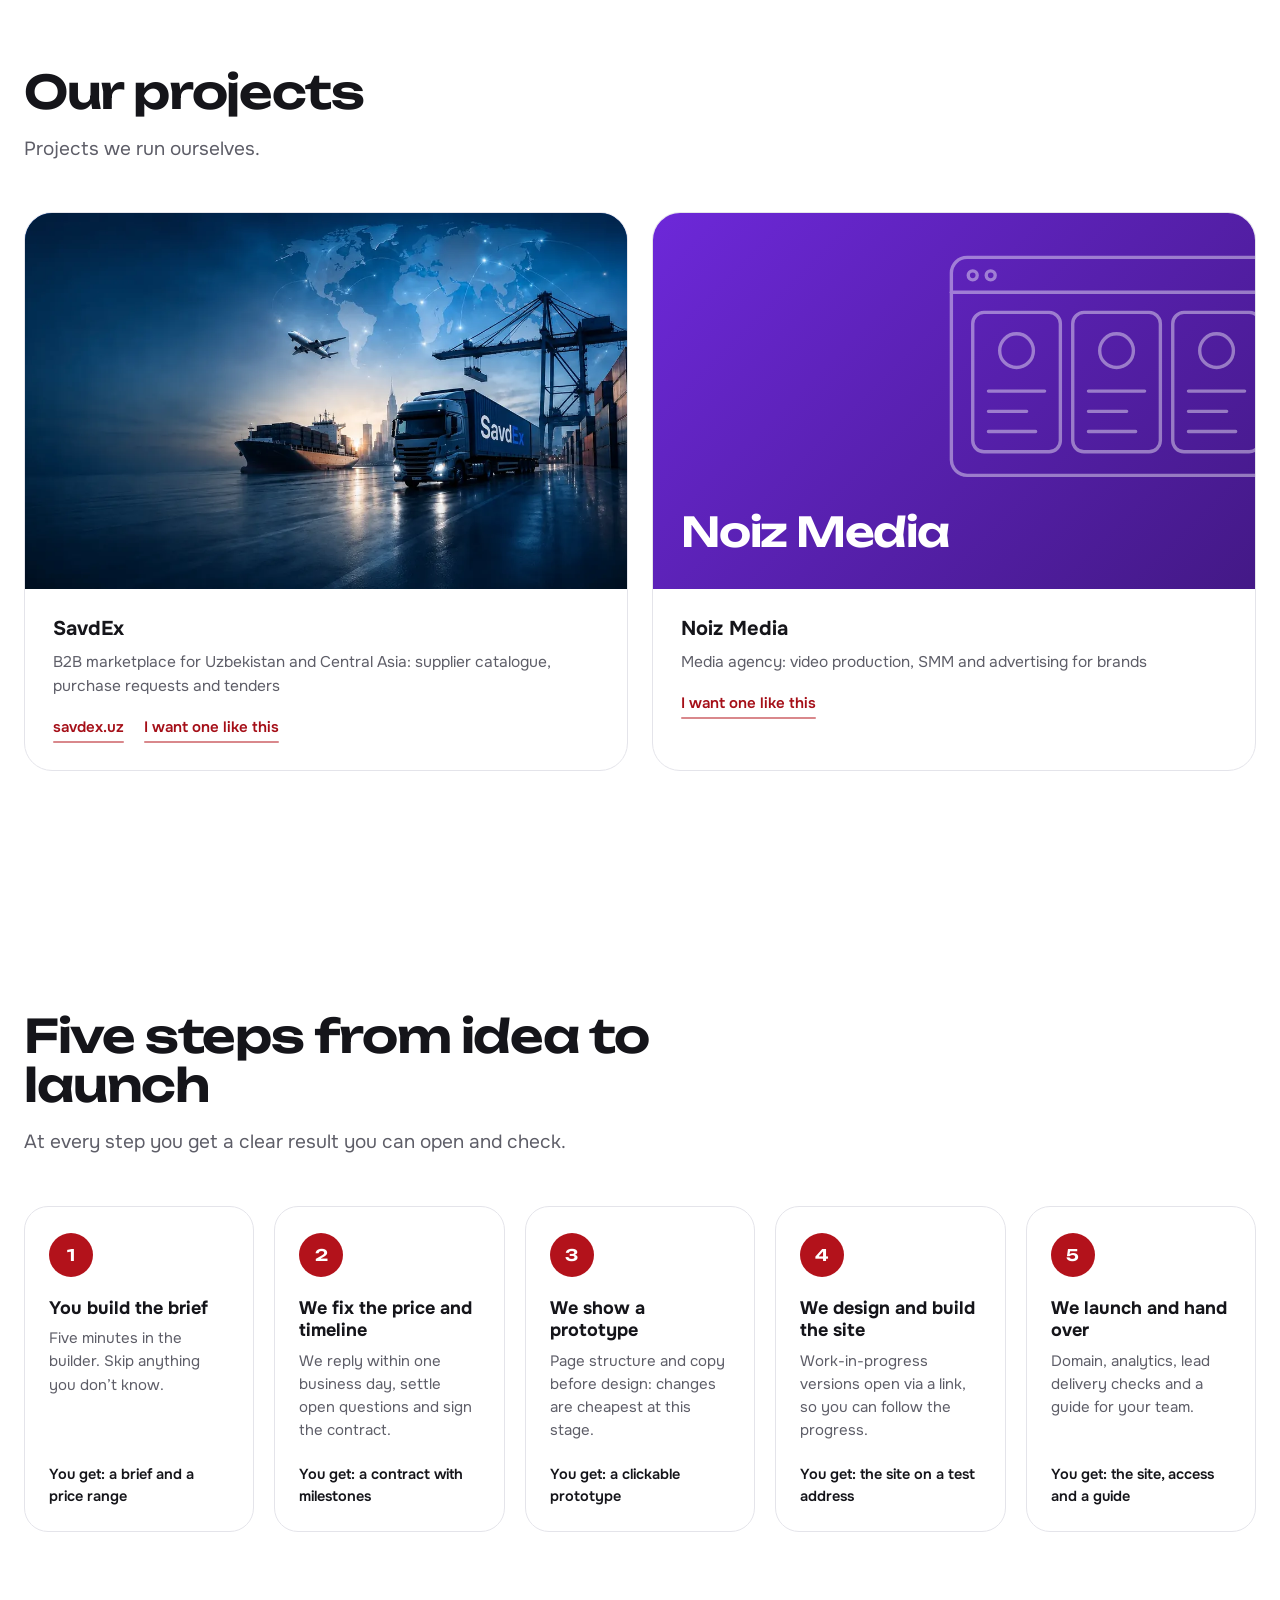
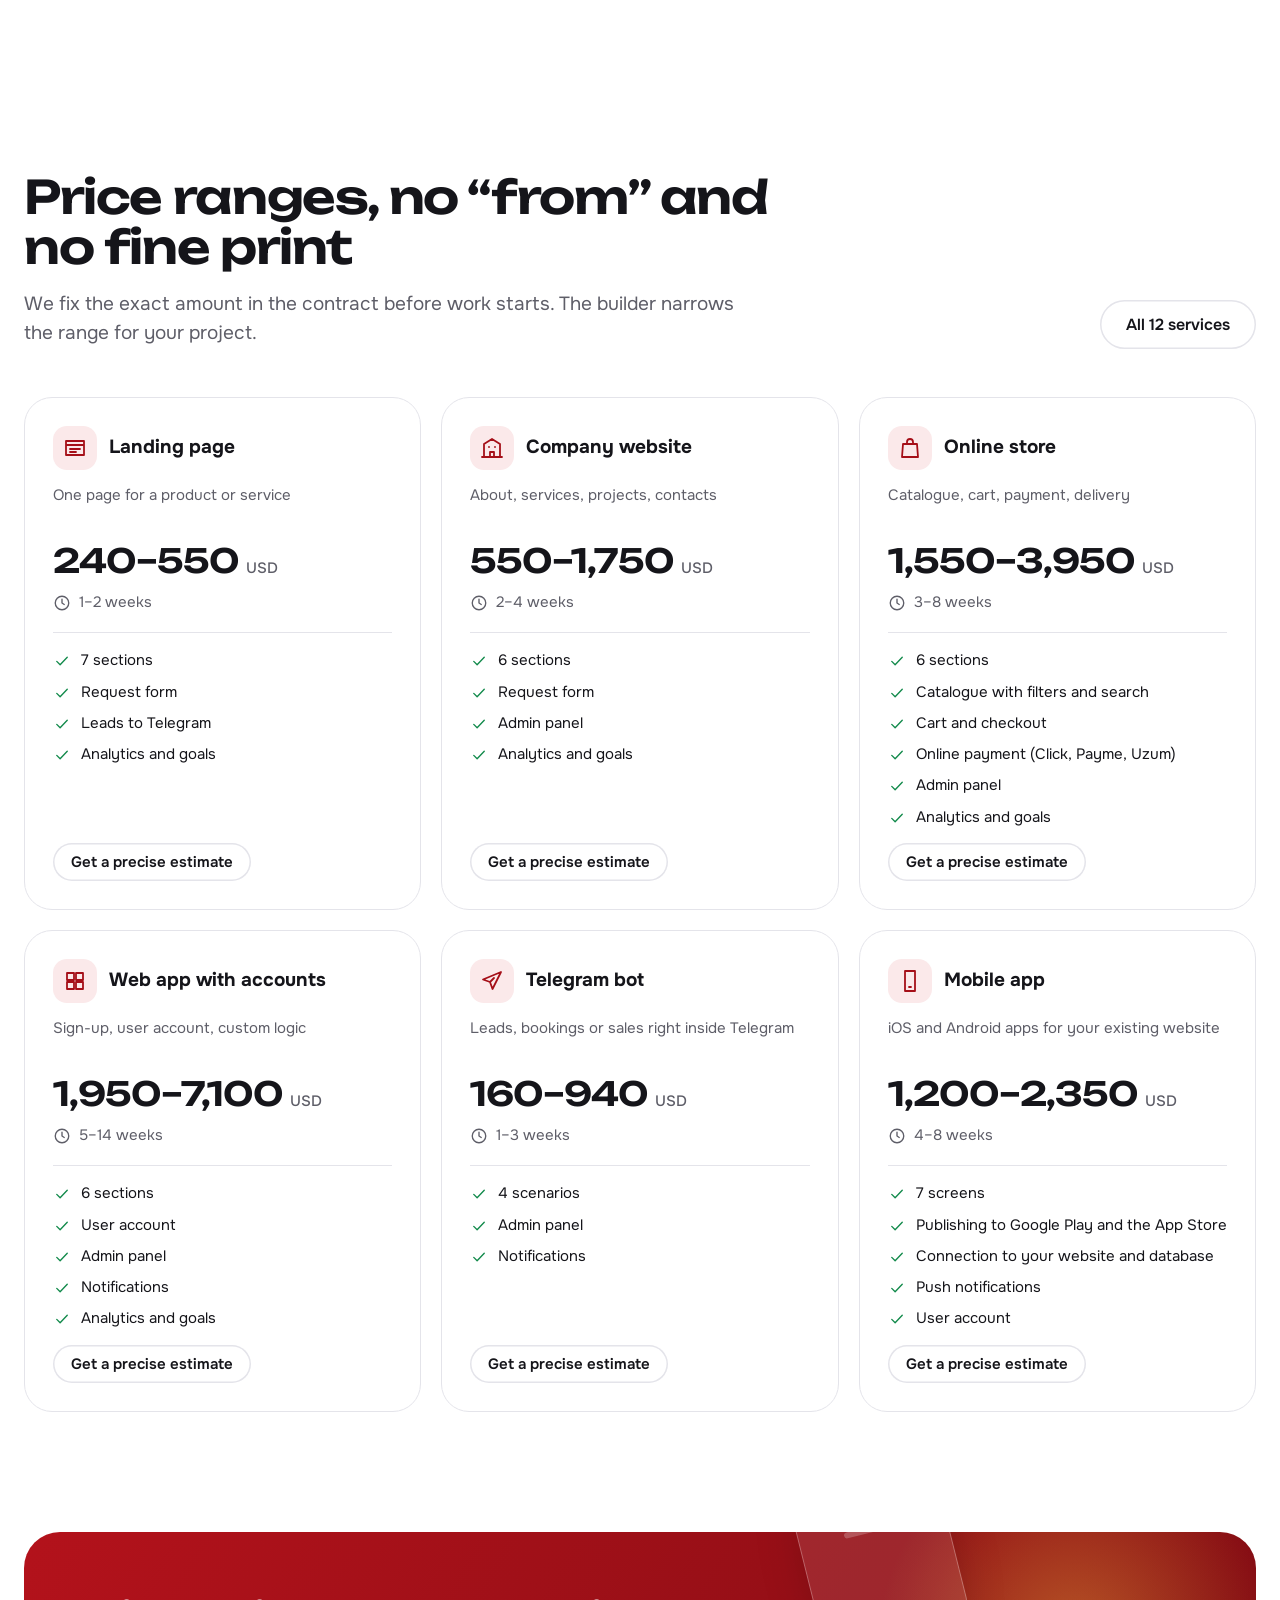
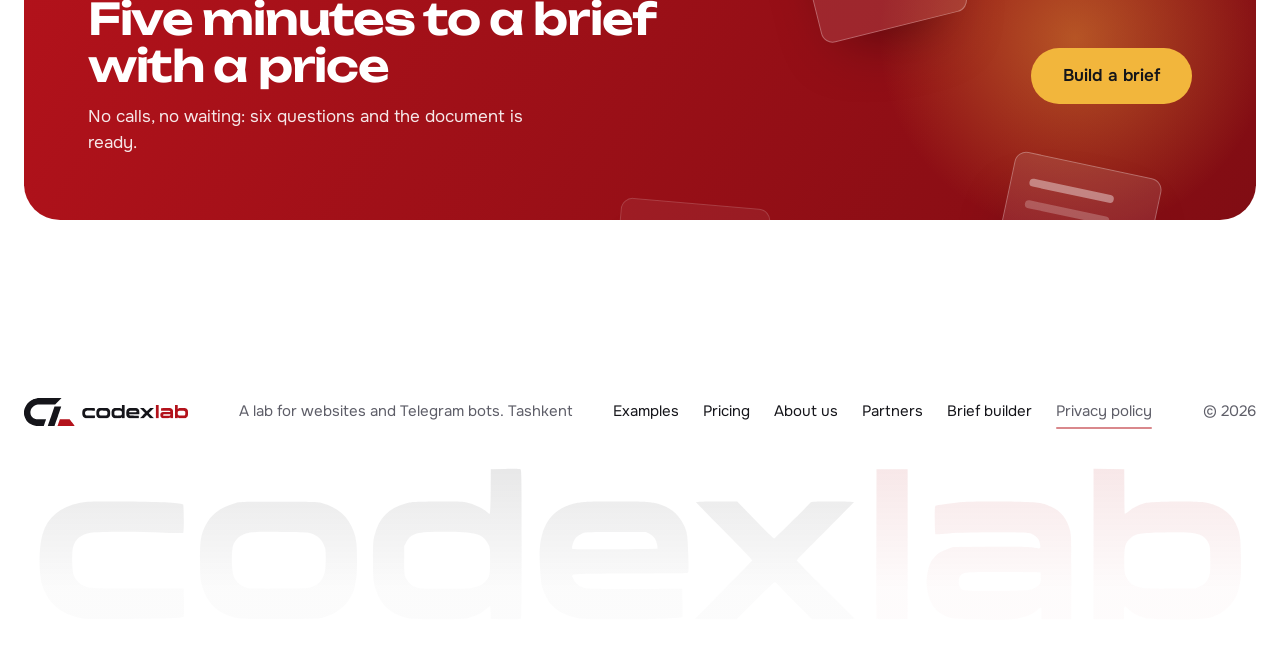
==== commit 4449927a: "Merge pull request #7 from xondamirx9/privacy-policy-main Политика конфиденциальности, согласие в бо" ====
--- a/site/index.html
+++ b/site/index.html
@@ -361,6 +361,18 @@
 .opts--list .opt input:checked+span::after{content:"";position:absolute;left:19px;top:14px;width:5px;height:10px;border:solid currentColor;border-width:0 2px 2px 0;transform:rotate(45deg)}
 .consent{display:flex;gap:10px;align-items:flex-start;font-size:14px;color:var(--night-muted);margin-top:6px}
 .consent input{width:18px;height:18px;margin:2px 0 0;flex:none;accent-color:var(--gold)}
+.consent .link-like{color:inherit;font-weight:600}
+.consent small{display:block;margin-top:4px;font-size:13px}
+.foot-nav .link-like{color:inherit;font:inherit;text-decoration:none}
+.foot-nav .link-like:hover{text-decoration:underline}
+#privacy{border-radius:20px;background:var(--bg);width:min(720px,calc(100vw - 24px));max-height:calc(100dvh - 24px)}
+#privacy[open]{display:flex;flex-direction:column}
+.privacy-body{overflow:auto;padding:18px 22px 26px;font-size:15px;line-height:1.55}
+.privacy-body h4{font-size:16px;margin:20px 0 6px}
+.privacy-body p,.privacy-body li{margin:0 0 8px}
+.privacy-body ul{padding-left:20px;margin:0 0 8px}
+.privacy-lead{color:var(--muted);font-size:14px}
+.privacy-body .fill{background:#FFE58A;color:#3A2A00;padding:0 4px;border-radius:4px}
 .err{color:var(--warn);font-size:14.500px;min-height:22px;margin-top:10px}
 .panel-foot{display:flex;flex-wrap:wrap;align-items:center;justify-content:space-between;gap:14px 20px;border-top:1px solid var(--night-line);margin-top:8px;padding-top:22px}
 .est{font-size:14px;color:var(--night-muted)}
@@ -1715,7 +1727,7 @@
           </div>
           <fieldset><legend>Как удобнее</legend><div class="opts" id="optChannel"></div></fieldset>
           <label class="f"><span>Что ещё важно знать</span><textarea class="in" name="note" maxlength="800"></textarea></label>
-          <label class="consent"><input type="checkbox" name="consent" value="1"><span>Согласен на обработку контактных данных для связи по этой заявке. Черновик хранится только в вашем браузере, пока вы его не отправите.</span></label>
+          <label class="consent"><input type="checkbox" name="consent" value="1"><span>Согласен на обработку персональных данных для связи по этой заявке. <button type="button" class="link-like" data-privacy>Политика конфиденциальности</button><small>Черновик хранится только в вашем браузере, пока вы его не отправите.</small></span></label>
         </section>
 
         <section class="step" data-step="6" hidden>
@@ -1769,7 +1781,7 @@
   <div class="wrap foot-in">
     <span class="logo" role="img" aria-label="Codex Lab"><svg class="logo-mark" viewBox="0 0 388 214" aria-hidden="true"><use href="#cl-mark"/></svg><svg class="logo-word" viewBox="0 0 811 103" aria-hidden="true"><use href="#cl-word"/></svg></span>
     <span>Лаборатория сайтов и Telegram-ботов. Ташкент</span>
-    <nav class="foot-nav" aria-label="Разделы в подвале"><a href="/examples" data-page-link="examples">Примеры</a><a href="/prices" data-page-link="prices">Тарифы</a><a href="/about" data-page-link="about">О нас</a><a href="/partners" data-page-link="partners">Партнёры</a><a href="/brief" data-page-link="brief">Конструктор ТЗ</a></nav>
+    <nav class="foot-nav" aria-label="Разделы в подвале"><a href="/examples" data-page-link="examples">Примеры</a><a href="/prices" data-page-link="prices">Тарифы</a><a href="/about" data-page-link="about">О нас</a><a href="/partners" data-page-link="partners">Партнёры</a><a href="/brief" data-page-link="brief">Конструктор ТЗ</a><button type="button" class="link-like" data-privacy>Политика конфиденциальности</button></nav>
     <span id="footContacts"></span>
     <span class="foot-year">© 2026</span>
   </div>
@@ -1791,9 +1803,16 @@
     <button type="button" class="btn" id="demoWant">Хочу похожий сайт</button>
   </div>
 </dialog>
+<dialog id="privacy" aria-labelledby="privacyTitle">
+  <div class="demo-head">
+    <div><h3 id="privacyTitle">Политика конфиденциальности</h3></div>
+    <button type="button" class="x" id="privacyClose" aria-label="Закрыть политику">×</button>
+  </div>
+  <div class="privacy-body" tabindex="0" role="region" aria-labelledby="privacyTitle"></div>
+</dialog>
 </div>
 <div id="toast" role="status" aria-live="polite" hidden></div>
-<script type="application/json" id="site-data">{"v":2,"updatedAt":"","brand":{"name":"Codex Lab","tagline":"Лаборатория сайтов и Telegram-ботов","city":"Ташкент","site":"https://codexlab.uz"},"contacts":{"telegram":"","email":"","phone":"","replyTime":"в течение рабочего дня","orderEndpoint":""},"texts":{"heroTitle":"Закажите сайт без догадок о цене и сроках","heroLead":"Ответьте на шесть вопросов. Конструктор соберёт техническое задание на одном листе, покажет вилку цены и срок. Останется отправить его нам.","aboutLead":"Лаборатория сайтов и Telegram-ботов в Ташкенте. Делаем лендинги, сайты компаний, интернет-магазины, веб-сервисы, ботов и мобильные приложения — от ТЗ до запуска.","aboutText":"Начинаем не с дизайна, а с технического задания: конструктор за пять минут собирает его вместе с вилкой цены и сроком. Дальше — прототип, дизайн и разработка, промежуточные версии вы открываете по ссылке. После запуска передаём домен, хостинг и код — сайт остаётся вашим.\nСвои проекты мы ведём сами, поэтому делаем сайты, которые приносят заявки, а не просто красиво выглядят.","seoTitle":"Codex Lab — разработка сайтов и Telegram-ботов, Ташкент","seoDescription":"Закажите сайт без догадок о цене и сроках: конструктор соберёт техническое задание за 5 минут и покажет вилку цены. Лендинги, сайты компаний, интернет-магазины, веб-сервисы, Telegram-боты и мобильные приложения."},"pricing":{"currency":"млн сум","types":{"landing":{"price":[3,7],"weeks":[1,2]},"corp":{"price":[7,22],"weeks":[2,4]},"shop":{"price":[20,50],"weeks":[3,8]},"app":{"price":[25,90],"weeks":[5,14]},"bot":{"price":[2,12],"weeks":[1,3]},"mobile":{"price":[15,30],"weeks":[4,8]},"miniapp":{"price":[6,18],"weeks":[2,5]},"edu":{"price":[15,40],"weeks":[4,10]},"market":{"price":[40,120],"weeks":[8,20]},"ai":{"price":[5,20],"weeks":[2,5]},"integr":{"price":[3,15],"weeks":[1,4]},"redesign":{"price":[4,15],"weeks":[2,5]}},"features":{"form":[0.3,0.8],"tg":[0.3,0.8],"pay":[2,5],"catalog":[3,7],"cart":[2,5],"account":[5,12],"booking":[2,5],"admin":[1.5,4],"blog":[1,2.5],"crm":[4,10],"chat":[0.3,1],"map":[0.2,0.6],"notify":[1,3],"analytics":[0.3,0.8],"seo":[1,2.5],"stores":[1.5,3],"api":[2,5],"push":[1,2.5],"offline":[2,5],"smslogin":[0.8,2],"tgauth":[0.5,1.2],"courses":[5,12],"sellers":[8,20],"aikb":[3,8],"migrate":[1,3]},"mods":{"page":[0.4,1],"lang":[10,20],"rush":[20,30],"brand":[1.5,4],"content":[1,3],"contentPart":[0.5,1.5]},"usdRate":12700},"design":{"bg":"dots"},"uz":{"heroTitle":"Sayt narxi va muddatini oldindan biling","heroLead":"Oltita savolga javob bering. Konstruktor texnik topshiriqni bitta varaqqa jamlaydi, narx oralig‘i va muddatni ko‘rsatadi. Uni bizga yuborish qoladi, xolos.","tagline":"Saytlar va Telegram-botlar laboratoriyasi","city":"Toshkent","replyTime":"bir ish kuni ichida","aboutLead":"Toshkentdagi saytlar va Telegram-botlar laboratoriyasi. Lendinglar, kompaniya saytlari, internet-do‘konlar, veb-servislar, botlar va mobil ilovalar yaratamiz — texnik topshiriqdan ishga tushirishgacha.","aboutText":"Biz dizayndan emas, texnik topshiriqdan boshlaymiz: konstruktor uni besh daqiqada narx oralig‘i va muddat bilan birga tuzadi. Keyin — prototip, dizayn va ishlab chiqish, oraliq versiyalarni havola orqali ochasiz. Ishga tushirgandan keyin domen, hosting va kodni topshiramiz — sayt sizniki bo‘lib qoladi.\nO‘z loyihalarimizni o‘zimiz yuritamiz, shuning uchun shunchaki chiroyli emas, ariza olib keladigan saytlar qilamiz.","seoTitle":"Codex Lab — sayt va Telegram-botlar yaratish, Toshkent","seoDescription":"Sayt narxi va muddatini oldindan biling: konstruktor 5 daqiqada texnik topshiriq tuzadi va narx oralig‘ini ko‘rsatadi. Lendinglar, kompaniya saytlari, internet-do‘konlar, veb-servislar, Telegram-botlar va mobil ilovalar.","faq":[{"q":"Menga qanday sayt kerakligini bilmayman. Nima qilay?","a":"Konstruktorda o‘zingizga yaqinini tanlang, qolganini o‘tkazib yuboring. To‘ldirilmagan hamma narsa «Ochiq savollar» bo‘limiga tushadi — uni birga ko‘rib chiqib, yechim taklif qilamiz."},{"q":"Nega narx oraliq bilan ko‘rsatilgan?","a":"Aniq narx tafsilotlarga bog‘liq: bo‘limlar soni, funksiyalar, matn va suratlarning tayyorligi. Oraliq «…dan» degan raqamdan halolroq. Yakuniy summani ish boshlanishidan oldin shartnomada belgilaymiz."},{"q":"Mendan nima kerak bo‘ladi?","a":"Logotip, matn va suratlar — agar bor bo‘lsa. Bo‘lmasa, buni konstruktorda belgilang: o‘zimiz tayyorlaymiz, narxi hisob-kitobga kiradi."},{"q":"Sayt kimga tegishli bo‘ladi?","a":"Sizga. Domen va hosting kompaniyangiz nomiga rasmiylashtiriladi, kod va kirish ma’lumotlarini to‘lovdan keyin topshiramiz."},{"q":"Saytni dasturchisiz o‘zim o‘zgartira olamanmi?","a":"Ha, agar konstruktorda «Admin-panel»ni belgilasangiz. Matn, surat va narxlarni o‘zingiz o‘zgartirasiz, yo‘riqnoma qoldiramiz."},{"q":"Ishga tushirilgandan keyin nima bo‘ladi?","a":"Kirish ma’lumotlari va yo‘riqnomani topshiramiz, arizalar yetib kelayotganini tekshiramiz. Qo‘llab-quvvatlash va qo‘shimcha ishlarni alohida, vazifalaringizga qarab kelishamiz."}]},"en":{"heroTitle":"Order a website with no guesswork on price or timing","heroLead":"Answer six questions. The builder puts together a one-page project brief and shows a price range and timeline. All that’s left is to send it to us.","tagline":"A lab for websites and Telegram bots","city":"Tashkent","replyTime":"within one business day","aboutLead":"A lab for websites and Telegram bots in Tashkent. We build landing pages, company websites, online stores, web apps, bots and mobile apps — from the brief to launch.","aboutText":"We start with the brief, not the design: the builder puts it together in five minutes along with a price range and timeline. Then come the prototype, design and development — you open interim versions by link. After launch we hand over the domain, hosting and code, so the site stays yours.\nWe run our own projects too, so we build sites that bring in leads, not just look good.","seoTitle":"Codex Lab — website and Telegram bot development, Tashkent","seoDescription":"Order a website with no guesswork on price or timing: the builder puts together a project brief in 5 minutes and shows a price range. Landing pages, company websites, online stores, web apps, Telegram bots and mobile apps.","faq":[{"q":"I don’t know what kind of website I need. What should I do?","a":"Choose whatever is closest in the builder and skip the rest. Anything left blank goes to “Open questions” — we’ll go through it together and suggest a solution."},{"q":"Why is the price shown as a range?","a":"The exact price depends on the details: the number of sections, the features, and whether the copy and photos are ready. A range is more honest than a “from” figure. We fix the final amount in the contract before work starts."},{"q":"What do you need from me?","a":"Your logo, copy and photos, if you have them. If not, mark it in the builder: we’ll prepare them ourselves and include the cost in the estimate."},{"q":"Who owns the website?","a":"You do. The domain and hosting are registered to your company, and we hand over the code and access after payment."},{"q":"Can I edit the site myself without a developer?","a":"Yes, if you tick “Admin panel” in the builder. You change the copy, photos and prices yourself, and we leave you a guide."},{"q":"What happens after launch?","a":"We hand over access and a guide and check that requests come through. Support and further work are agreed separately, based on your needs."}]},"projects":[{"id":"savdex","name":"SavdEx","url":"https://savdex.uz/","kind":"B2B-площадка Узбекистана и Центральной Азии: каталог поставщиков, запросы на закупку и тендеры","kindUz":"O‘zbekiston va Markaziy Osiyoning B2B-maydoni: yetkazib beruvchilar katalogi, xarid so‘rovlari va tenderlar","kindEn":"B2B marketplace for Uzbekistan and Central Asia: supplier catalogue, purchase requests and tenders","type":"app","color":"#1F5FD1","cover":"[data-uri]","visible":true},{"id":"noiz","name":"Noiz Media","url":"","kind":"Медиа-агентство: продакшн видео, SMM и реклама для брендов","kindUz":"Media-agentlik: brendlar uchun video prodakshn, SMM va reklama","kindEn":"Media agency: video production, SMM and advertising for brands","type":"corp","color":"#6D28D9","cover":"","visible":true}],"demos":{"tabassum":true,"sandiq":true,"atlas":true,"qurilish":true,"lingo":true,"osh":true,"navbat":true},"faq":[{"q":"Я не знаю, какой сайт мне нужен. Что делать?","a":"Выберите в конструкторе то, что ближе, остальное пропустите. Всё незаполненное попадёт в раздел «Открытые вопросы» — разберём его вместе и предложим решение."},{"q":"Почему цена указана вилкой?","a":"Точная цена зависит от деталей: числа разделов, функций, готовности текстов и фото. Вилка честнее цифры «от». Итоговую сумму фиксируем в договоре до начала работ."},{"q":"Что нужно от меня?","a":"Логотип, тексты и фото, если они есть. Если нет — отметьте это в конструкторе: подготовим сами, стоимость войдёт в оценку."},{"q":"Кому принадлежит сайт?","a":"Вам. Домен и хостинг оформляются на вашу компанию, код и доступы передаём после оплаты."},{"q":"Смогу ли я менять сайт без программиста?","a":"Да, если отметить в конструкторе «Админ-панель». Тексты, фото и цены вы меняете сами, инструкцию оставляем."},{"q":"Что происходит после запуска?","a":"Передаём доступы и инструкцию, проверяем, что заявки доходят. Поддержку и доработки обсуждаем отдельно — по вашим задачам."}]}</script>
+<script type="application/json" id="site-data">{"v":2,"updatedAt":"","brand":{"name":"Codex Lab","tagline":"Лаборатория сайтов и Telegram-ботов","city":"Ташкент","site":"https://codexlab.uz"},"contacts":{"telegram":"","email":"","phone":"","replyTime":"в течение рабочего дня","orderEndpoint":"","legal":""},"texts":{"heroTitle":"Закажите сайт без догадок о цене и сроках","heroLead":"Ответьте на шесть вопросов. Конструктор соберёт техническое задание на одном листе, покажет вилку цены и срок. Останется отправить его нам.","aboutLead":"Лаборатория сайтов и Telegram-ботов в Ташкенте. Делаем лендинги, сайты компаний, интернет-магазины, веб-сервисы, ботов и мобильные приложения — от ТЗ до запуска.","aboutText":"Начинаем не с дизайна, а с технического задания: конструктор за пять минут собирает его вместе с вилкой цены и сроком. Дальше — прототип, дизайн и разработка, промежуточные версии вы открываете по ссылке. После запуска передаём домен, хостинг и код — сайт остаётся вашим.\nСвои проекты мы ведём сами, поэтому делаем сайты, которые приносят заявки, а не просто красиво выглядят.","seoTitle":"Codex Lab — разработка сайтов и Telegram-ботов, Ташкент","seoDescription":"Закажите сайт без догадок о цене и сроках: конструктор соберёт техническое задание за 5 минут и покажет вилку цены. Лендинги, сайты компаний, интернет-магазины, веб-сервисы, Telegram-боты и мобильные приложения."},"pricing":{"currency":"млн сум","types":{"landing":{"price":[3,7],"weeks":[1,2]},"corp":{"price":[7,22],"weeks":[2,4]},"shop":{"price":[20,50],"weeks":[3,8]},"app":{"price":[25,90],"weeks":[5,14]},"bot":{"price":[2,12],"weeks":[1,3]},"mobile":{"price":[15,30],"weeks":[4,8]},"miniapp":{"price":[6,18],"weeks":[2,5]},"edu":{"price":[15,40],"weeks":[4,10]},"market":{"price":[40,120],"weeks":[8,20]},"ai":{"price":[5,20],"weeks":[2,5]},"integr":{"price":[3,15],"weeks":[1,4]},"redesign":{"price":[4,15],"weeks":[2,5]}},"features":{"form":[0.3,0.8],"tg":[0.3,0.8],"pay":[2,5],"catalog":[3,7],"cart":[2,5],"account":[5,12],"booking":[2,5],"admin":[1.5,4],"blog":[1,2.5],"crm":[4,10],"chat":[0.3,1],"map":[0.2,0.6],"notify":[1,3],"analytics":[0.3,0.8],"seo":[1,2.5],"stores":[1.5,3],"api":[2,5],"push":[1,2.5],"offline":[2,5],"smslogin":[0.8,2],"tgauth":[0.5,1.2],"courses":[5,12],"sellers":[8,20],"aikb":[3,8],"migrate":[1,3]},"mods":{"page":[0.4,1],"lang":[10,20],"rush":[20,30],"brand":[1.5,4],"content":[1,3],"contentPart":[0.5,1.5]},"usdRate":12700},"design":{"bg":"dots"},"uz":{"heroTitle":"Sayt narxi va muddatini oldindan biling","heroLead":"Oltita savolga javob bering. Konstruktor texnik topshiriqni bitta varaqqa jamlaydi, narx oralig‘i va muddatni ko‘rsatadi. Uni bizga yuborish qoladi, xolos.","tagline":"Saytlar va Telegram-botlar laboratoriyasi","city":"Toshkent","replyTime":"bir ish kuni ichida","aboutLead":"Toshkentdagi saytlar va Telegram-botlar laboratoriyasi. Lendinglar, kompaniya saytlari, internet-do‘konlar, veb-servislar, botlar va mobil ilovalar yaratamiz — texnik topshiriqdan ishga tushirishgacha.","aboutText":"Biz dizayndan emas, texnik topshiriqdan boshlaymiz: konstruktor uni besh daqiqada narx oralig‘i va muddat bilan birga tuzadi. Keyin — prototip, dizayn va ishlab chiqish, oraliq versiyalarni havola orqali ochasiz. Ishga tushirgandan keyin domen, hosting va kodni topshiramiz — sayt sizniki bo‘lib qoladi.\nO‘z loyihalarimizni o‘zimiz yuritamiz, shuning uchun shunchaki chiroyli emas, ariza olib keladigan saytlar qilamiz.","seoTitle":"Codex Lab — sayt va Telegram-botlar yaratish, Toshkent","seoDescription":"Sayt narxi va muddatini oldindan biling: konstruktor 5 daqiqada texnik topshiriq tuzadi va narx oralig‘ini ko‘rsatadi. Lendinglar, kompaniya saytlari, internet-do‘konlar, veb-servislar, Telegram-botlar va mobil ilovalar.","faq":[{"q":"Menga qanday sayt kerakligini bilmayman. Nima qilay?","a":"Konstruktorda o‘zingizga yaqinini tanlang, qolganini o‘tkazib yuboring. To‘ldirilmagan hamma narsa «Ochiq savollar» bo‘limiga tushadi — uni birga ko‘rib chiqib, yechim taklif qilamiz."},{"q":"Nega narx oraliq bilan ko‘rsatilgan?","a":"Aniq narx tafsilotlarga bog‘liq: bo‘limlar soni, funksiyalar, matn va suratlarning tayyorligi. Oraliq «…dan» degan raqamdan halolroq. Yakuniy summani ish boshlanishidan oldin shartnomada belgilaymiz."},{"q":"Mendan nima kerak bo‘ladi?","a":"Logotip, matn va suratlar — agar bor bo‘lsa. Bo‘lmasa, buni konstruktorda belgilang: o‘zimiz tayyorlaymiz, narxi hisob-kitobga kiradi."},{"q":"Sayt kimga tegishli bo‘ladi?","a":"Sizga. Domen va hosting kompaniyangiz nomiga rasmiylashtiriladi, kod va kirish ma’lumotlarini to‘lovdan keyin topshiramiz."},{"q":"Saytni dasturchisiz o‘zim o‘zgartira olamanmi?","a":"Ha, agar konstruktorda «Admin-panel»ni belgilasangiz. Matn, surat va narxlarni o‘zingiz o‘zgartirasiz, yo‘riqnoma qoldiramiz."},{"q":"Ishga tushirilgandan keyin nima bo‘ladi?","a":"Kirish ma’lumotlari va yo‘riqnomani topshiramiz, arizalar yetib kelayotganini tekshiramiz. Qo‘llab-quvvatlash va qo‘shimcha ishlarni alohida, vazifalaringizga qarab kelishamiz."}]},"en":{"heroTitle":"Order a website with no guesswork on price or timing","heroLead":"Answer six questions. The builder puts together a one-page project brief and shows a price range and timeline. All that’s left is to send it to us.","tagline":"A lab for websites and Telegram bots","city":"Tashkent","replyTime":"within one business day","aboutLead":"A lab for websites and Telegram bots in Tashkent. We build landing pages, company websites, online stores, web apps, bots and mobile apps — from the brief to launch.","aboutText":"We start with the brief, not the design: the builder puts it together in five minutes along with a price range and timeline. Then come the prototype, design and development — you open interim versions by link. After launch we hand over the domain, hosting and code, so the site stays yours.\nWe run our own projects too, so we build sites that bring in leads, not just look good.","seoTitle":"Codex Lab — website and Telegram bot development, Tashkent","seoDescription":"Order a website with no guesswork on price or timing: the builder puts together a project brief in 5 minutes and shows a price range. Landing pages, company websites, online stores, web apps, Telegram bots and mobile apps.","faq":[{"q":"I don’t know what kind of website I need. What should I do?","a":"Choose whatever is closest in the builder and skip the rest. Anything left blank goes to “Open questions” — we’ll go through it together and suggest a solution."},{"q":"Why is the price shown as a range?","a":"The exact price depends on the details: the number of sections, the features, and whether the copy and photos are ready. A range is more honest than a “from” figure. We fix the final amount in the contract before work starts."},{"q":"What do you need from me?","a":"Your logo, copy and photos, if you have them. If not, mark it in the builder: we’ll prepare them ourselves and include the cost in the estimate."},{"q":"Who owns the website?","a":"You do. The domain and hosting are registered to your company, and we hand over the code and access after payment."},{"q":"Can I edit the site myself without a developer?","a":"Yes, if you tick “Admin panel” in the builder. You change the copy, photos and prices yourself, and we leave you a guide."},{"q":"What happens after launch?","a":"We hand over access and a guide and check that requests come through. Support and further work are agreed separately, based on your needs."}]},"projects":[{"id":"savdex","name":"SavdEx","url":"https://savdex.uz/","kind":"B2B-площадка Узбекистана и Центральной Азии: каталог поставщиков, запросы на закупку и тендеры","kindUz":"O‘zbekiston va Markaziy Osiyoning B2B-maydoni: yetkazib beruvchilar katalogi, xarid so‘rovlari va tenderlar","kindEn":"B2B marketplace for Uzbekistan and Central Asia: supplier catalogue, purchase requests and tenders","type":"app","color":"#1F5FD1","cover":"[data-uri]","visible":true},{"id":"noiz","name":"Noiz Media","url":"","kind":"Медиа-агентство: продакшн видео, SMM и реклама для брендов","kindUz":"Media-agentlik: brendlar uchun video prodakshn, SMM va reklama","kindEn":"Media agency: video production, SMM and advertising for brands","type":"corp","color":"#6D28D9","cover":"","visible":true}],"demos":{"tabassum":true,"sandiq":true,"atlas":true,"qurilish":true,"lingo":true,"osh":true,"navbat":true},"faq":[{"q":"Я не знаю, какой сайт мне нужен. Что делать?","a":"Выберите в конструкторе то, что ближе, остальное пропустите. Всё незаполненное попадёт в раздел «Открытые вопросы» — разберём его вместе и предложим решение."},{"q":"Почему цена указана вилкой?","a":"Точная цена зависит от деталей: числа разделов, функций, готовности текстов и фото. Вилка честнее цифры «от». Итоговую сумму фиксируем в договоре до начала работ."},{"q":"Что нужно от меня?","a":"Логотип, тексты и фото, если они есть. Если нет — отметьте это в конструкторе: подготовим сами, стоимость войдёт в оценку."},{"q":"Кому принадлежит сайт?","a":"Вам. Домен и хостинг оформляются на вашу компанию, код и доступы передаём после оплаты."},{"q":"Смогу ли я менять сайт без программиста?","a":"Да, если отметить в конструкторе «Админ-панель». Тексты, фото и цены вы меняете сами, инструкцию оставляем."},{"q":"Что происходит после запуска?","a":"Передаём доступы и инструкцию, проверяем, что заявки доходят. Поддержку и доработки обсуждаем отдельно — по вашим задачам."}]}</script>
 <script id="site-js">(() => {
 'use strict';
 
@@ -2008,7 +2027,10 @@
   'Телефон': 'Telefon',
   'Как удобнее': 'Qaysi biri qulay',
   'Что ещё важно знать': 'Yana nimani bilishimiz muhim',
-  'Согласен на обработку контактных данных для связи по этой заявке. Черновик хранится только в вашем браузере, пока вы его не отправите.': 'Shu ariza bo‘yicha bog‘lanish uchun aloqa ma’lumotlarimni qayta ishlashga roziman. Qoralama uni yubormaguningizcha faqat brauzeringizda saqlanadi.',
+  'Согласен на обработку персональных данных для связи по этой заявке.': 'Shu ariza bo‘yicha bog‘lanish uchun shaxsga doir ma’lumotlarimga ishlov berishga roziman.',
+  'Политика конфиденциальности': 'Maxfiylik siyosati',
+  'Закрыть политику': 'Siyosatni yopish',
+  'Черновик хранится только в вашем браузере, пока вы его не отправите.': 'Qoralama uni yubormaguningizcha faqat brauzeringizda saqlanadi.',
   'Назад': 'Orqaga',
   'Дальше': 'Davom etish',
   'Собрать ТЗ': 'TZni yig‘ish',
@@ -2544,7 +2566,10 @@
   'Телефон': 'Phone',
   'Как удобнее': 'Preferred channel',
   'Что ещё важно знать': 'Anything else we should know',
-  'Согласен на обработку контактных данных для связи по этой заявке. Черновик хранится только в вашем браузере, пока вы его не отправите.': 'I agree to the processing of my contact details for this request. The draft is stored only in your browser until you send it.',
+  'Согласен на обработку персональных данных для связи по этой заявке.': 'I agree to the processing of my personal data so you can contact me about this request.',
+  'Политика конфиденциальности': 'Privacy policy',
+  'Закрыть политику': 'Close privacy policy',
+  'Черновик хранится только в вашем браузере, пока вы его не отправите.': 'The draft is stored only in your browser until you send it.',
   'Назад': 'Back',
   'Дальше': 'Next',
   'Собрать ТЗ': 'Build the brief',
@@ -3216,7 +3241,7 @@
   v: 2,
   updatedAt: '',
   brand: { name: 'Codex Lab', tagline: 'Лаборатория сайтов и Telegram-ботов', city: 'Ташкент', site: 'https://codexlab.uz' },
-  contacts: { telegram: '', email: '', phone: '', replyTime: 'в течение рабочего дня', orderEndpoint: '' },
+  contacts: { telegram: '', email: '', phone: '', replyTime: 'в течение рабочего дня', orderEndpoint: '', legal: '' },
   texts: {
     heroTitle: 'Закажите сайт без догадок о цене и сроках',
     heroLead: 'Ответьте на шесть вопросов. Конструктор соберёт техническое задание на одном листе, покажет вилку цены и срок. Останется отправить его нам.',
@@ -3440,6 +3465,7 @@
   d.contacts.email = validEmail(mail) ? mail : '';
   d.contacts.phone = sLine(c.phone, 30);
   d.contacts.replyTime = sLine(c.replyTime, 60) || d.contacts.replyTime;
+  d.contacts.legal = sLine(c.legal, 160);
   const endpoint = safeUrl(c.orderEndpoint);
   d.contacts.orderEndpoint = endpoint.startsWith('https://') ? endpoint : '';
 
@@ -3938,6 +3964,71 @@
   if (c.phone) out.push(`<a href="tel:+${digits(c.phone)}">${esc(c.phone)}</a>`);
   if (c.email) out.push(`<a href="mailto:${esc(c.email)}">${esc(c.email)}</a>`);
   return out.join(' &nbsp; ');
+}
+
+/* Политика конфиденциальности (Закон РУз «О персональных данных», ЗРУ-547).
+   Пишет только то, что сайт, бот и сервер делают на самом деле. Меняете обработку данных — поправьте и текст.
+   Пустые владелец и контакты видны как жёлтая пометка «заполнить»: contacts.legal, telegram, phone, email в настройках. */
+const PRIVACY_DATE = ['2 ноября 2026 г.', '2026-yil 2-noyabr', '2 November 2026'];
+function privacyHTML(d) {
+  const L = (ru, uz, en) => (LANG === 'uz' ? uz : LANG === 'en' ? en : ru);
+  const brand = esc(d.brand.name);
+  const blank = (ru, uz, en) => `<mark class="fill">[${L(ru, uz, en)}]</mark>`;
+  const owner = d.contacts.legal ? esc(d.contacts.legal)
+    : blank('название фирмы или ФИО предпринимателя, ИНН — заполнить', 'firma nomi yoki tadbirkorning F.I.Sh., STIR — to‘ldirish kerak', 'company name or sole proprietor’s full name, TIN — to be filled in');
+  const links = footContactsHTML(d) || blank('Telegram, телефон или почта — заполнить', 'Telegram, telefon yoki pochta — to‘ldirish kerak', 'Telegram, phone or email — to be filled in');
+  const h = (ru, uz, en) => `<h4>${L(ru, uz, en)}</h4>`, para = (ru, uz, en) => `<p>${L(ru, uz, en)}</p>`, li = (ru, uz, en) => `<li>${L(ru, uz, en)}</li>`;
+  return `<p class="privacy-lead">${L(`Как ${brand} обрабатывает персональные данные из заявок с сайта и из Telegram-бота. Редакция от ${PRIVACY_DATE[0]}`,
+    `${brand} sayt va Telegram-bot orqali kelgan arizalardagi shaxsga doir ma’lumotlarga qanday ishlov beradi. Tahrir: ${PRIVACY_DATE[1]}.`,
+    `How ${brand} processes personal data from requests sent via the website and the Telegram bot. Version of ${PRIVACY_DATE[2]}.`)}</p>
+${h('Кто обрабатывает данные', 'Ma’lumotlarga kim ishlov beradi', 'Who processes the data')}
+${para(`Владелец и оператор персональных данных — ${owner}. Политика составлена по Закону Республики Узбекистан «О персональных данных» (№ ЗРУ-547 от 2 июля 2019 г.).`,
+  `Shaxsga doir ma’lumotlar mulkdori va operatori — ${owner}. Siyosat O‘zbekiston Respublikasining «Shaxsga doir ma’lumotlar to‘g‘risida»gi Qonuniga (2019-yil 2-iyuldagi O‘RQ-547-son) muvofiq tuzilgan.`,
+  `The owner and operator of personal data is ${owner}. This policy follows the Law of the Republic of Uzbekistan “On Personal Data” (No. ZRU-547 of 2 July 2019).`)}
+${h('Какие данные мы получаем', 'Qanday ma’lumotlarni olamiz', 'What data we receive')}
+<ul>
+${li('Имя и способ связи, которые вы указали: телефон и (или) ник в Telegram. В боте — ещё номер чата, чтобы ответить вам.',
+  'Siz ko‘rsatgan ism va aloqa usuli: telefon va (yoki) Telegram-nik. Botda — sizga javob berish uchun chat raqami ham.',
+  'The name and contact method you gave: phone and/or Telegram username. In the bot, also the chat ID so we can reply.')}
+${li('Ответы в конструкторе ТЗ: тип проекта, компания, пожелания, сроки, бюджет, комментарий.',
+  'Konstruktordagi javoblaringiz: loyiha turi, kompaniya, istaklar, muddat, byudjet, izoh.',
+  'Your answers in the brief builder: project type, company, wishes, timeline, budget, comments.')}
+${li('Технические данные, которые получает любой веб-сервер: IP-адрес и сведения о браузере. Они нужны для защиты формы от спама и попадают в технические журналы сервера.',
+  'Har qanday veb-server oladigan texnik ma’lumotlar: IP-manzil va brauzer haqidagi ma’lumot. Ular formani spamdan himoya qilish uchun kerak va serverning texnik jurnallariga yoziladi.',
+  'Technical data any web server receives: IP address and browser details. They protect the form from spam and end up in the server’s technical logs.')}
+</ul>
+${para('Мы не просим паспортные данные, не собираем биометрию и не ставим рекламные cookie. Счётчик посещений считает только число шагов — без имён, адресов и устройств.',
+  'Pasport ma’lumotlarini so‘ramaymiz, biometrik ma’lumot yig‘maymiz va reklama cookie fayllarini qo‘ymaymiz. Tashriflar hisoblagichi faqat qadamlar sonini sanaydi — ismlar, manzillar va qurilmalarsiz.',
+  'We don’t ask for passport details, don’t collect biometrics and don’t set advertising cookies. The visit counter only counts steps — no names, addresses or devices.')}
+${h('Зачем', 'Nima maqsadda', 'Why')}
+${para('Только чтобы связаться с вами по этой заявке, уточнить задачу, подготовить предложение и договор. Рассылок и рекламы по этим данным не будет.',
+  'Faqat shu ariza bo‘yicha siz bilan bog‘lanish, vazifani aniqlashtirish, taklif va shartnoma tayyorlash uchun. Bu ma’lumotlarga xabarnoma va reklama yuborilmaydi.',
+  'Only to contact you about this request, clarify the task, and prepare a proposal and contract. We won’t send newsletters or ads using this data.')}
+${h('Где хранятся и кто их видит', 'Qayerda saqlanadi va kim ko‘radi', 'Where it is stored and who sees it')}
+${para(`Заявка сохраняется на сервере сайта, её копия приходит администраторам ${brand} в Telegram. Доступ есть только у тех, кто работает с заявками. Мы не продаём данные и не передаём их третьим лицам, кроме случаев, прямо предусмотренных законом.`,
+  `Ariza sayt serverida saqlanadi, uning nusxasi ${brand} administratorlariga Telegram orqali keladi. Unga faqat arizalar bilan ishlaydiganlar kira oladi. Ma’lumotlarni sotmaymiz va qonunda bevosita nazarda tutilgan hollardan tashqari uchinchi shaxslarga bermaymiz.`,
+  `Requests are stored on the website’s server, and a copy goes to ${brand} administrators via Telegram. Only people who handle requests have access. We don’t sell the data or pass it to third parties, except where the law expressly requires it.`)}
+${para('Telegram — иностранный сервис, его серверы находятся за пределами Узбекистана. Давая согласие, вы соглашаетесь и на передачу через него имени, контактов и текста заявки (трансграничную передачу).',
+  'Telegram — xorijiy xizmat, uning serverlari O‘zbekistondan tashqarida joylashgan. Rozilik berib, siz ism, aloqa ma’lumotlari va ariza matnini u orqali uzatishga (transchegaraviy uzatishga) ham rozilik bildirasiz.',
+  'Telegram is a foreign service with servers outside Uzbekistan. By giving consent, you also agree to your name, contacts and request text being transferred through it (cross-border transfer).')}
+${para('Если вы сами отправляете ТЗ через Telegram или почту, данные проходят через этот сервис по его правилам. Шрифты сайта загружаются с серверов Google: Google видит ваш IP-адрес, но не данные формы.',
+  'Agar texnik topshiriqni o‘zingiz Telegram yoki pochta orqali yuborsangiz, ma’lumotlar shu xizmat orqali, uning qoidalari bo‘yicha o‘tadi. Sayt shriftlari Google serverlaridan yuklanadi: Google IP-manzilingizni ko‘radi, lekin forma ma’lumotlarini ko‘rmaydi.',
+  'If you send the brief yourself via Telegram or email, the data passes through that service under its rules. The site’s fonts load from Google servers: Google sees your IP address but not the form data.')}
+${h('Сколько храним', 'Qancha muddat saqlaymiz', 'How long we keep it')}
+${para('Заявку храним не дольше 6 месяцев с момента отправки, затем сервер удаляет её автоматически. Если вы отзовёте согласие или попросите удалить данные, удалим раньше. Если мы заключим договор, данные, нужные для него, хранятся вместе с договором столько, сколько требует закон.',
+  'Arizani yuborilgan paytdan boshlab 6 oydan ortiq saqlamaymiz, so‘ng server uni avtomatik o‘chiradi. Rozilikni qaytarib olsangiz yoki ma’lumotlarni o‘chirishni so‘rasangiz, undan oldin o‘chiramiz. Agar shartnoma tuzsak, unga kerakli ma’lumotlar qonun talab qilgan muddat davomida shartnoma bilan birga saqlanadi.',
+  'We keep a request for no more than 6 months after it is sent; then the server deletes it automatically. If you withdraw consent or ask us to delete your data, we’ll do it sooner. If we sign a contract, the data it needs is kept with the contract for as long as the law requires.')}
+${h('Черновик в браузере', 'Brauzerdagi qoralama', 'Draft in your browser')}
+${para('Пока вы заполняете конструктор, черновик хранится только в вашем браузере и никуда не отправляется. Стереть его можно кнопкой «Очистить и начать заново» в конце конструктора или очисткой данных сайта в браузере.',
+  'Konstruktorni to‘ldirayotganingizda qoralama faqat brauzeringizda saqlanadi va hech qayerga yuborilmaydi. Uni konstruktor oxiridagi «Tozalab, boshidan boshlash» tugmasi bilan yoki brauzerda sayt ma’lumotlarini tozalab o‘chirish mumkin.',
+  'While you fill in the builder, the draft is stored only in your browser and isn’t sent anywhere. You can erase it with “Clear and start over” at the end of the builder or by clearing this site’s data in your browser.')}
+${h('Ваши права', 'Sizning huquqlaringiz', 'Your rights')}
+${para(`Вы можете узнать, какие ваши данные у нас есть, исправить их, потребовать удалить или отозвать согласие. Напишите нам: ${links}.`,
+  `Bizda siz haqingizda qanday ma’lumotlar borligini bilishingiz, ularni tuzattirishingiz, o‘chirishni talab qilishingiz yoki rozilikni qaytarib olishingiz mumkin. Bizga yozing: ${links}.`,
+  `You can find out what data we hold about you, have it corrected, ask us to delete it, or withdraw consent. Write to us: ${links}.`)}
+${para('Без согласия заявку отправить нельзя: без контактов мы не сможем вам ответить.',
+  'Roziliksiz arizani yuborib bo‘lmaydi: aloqa ma’lumotlarisiz sizga javob bera olmaymiz.',
+  'A request can’t be sent without consent: without contact details we can’t reply to you.')}`;
 }
 
 function siteHTML(d) {
@@ -4217,7 +4308,7 @@
           </div>
           <fieldset><legend>Как удобнее</legend><div class="opts" id="optChannel"></div></fieldset>
           <label class="f"><span>Что ещё важно знать</span><textarea class="in" name="note" maxlength="800"></textarea></label>
-          <label class="consent"><input type="checkbox" name="consent" value="1"><span>Согласен на обработку контактных данных для связи по этой заявке. Черновик хранится только в вашем браузере, пока вы его не отправите.</span></label>
+          <label class="consent"><input type="checkbox" name="consent" value="1"><span>Согласен на обработку персональных данных для связи по этой заявке. <button type="button" class="link-like" data-privacy>Политика конфиденциальности</button><small>Черновик хранится только в вашем браузере, пока вы его не отправите.</small></span></label>
         </section>
 
         <section class="step" data-step="6" hidden>
@@ -4271,7 +4362,7 @@
   <div class="wrap foot-in">
     <span class="logo" role="img" aria-label="${esc(d.brand.name)}">${LOGO_SVG}</span>
     <span>${esc([pick(d.brand.tagline, d.uz.tagline, d.en.tagline), pick(d.brand.city, d.uz.city, d.en.city)].filter(Boolean).join('. '))}</span>
-    <nav class="foot-nav" aria-label="Разделы в подвале">${hasDemo ? pageLink('examples', 'Примеры') : ''}${pageLink('prices', pick('Тарифы', 'Tariflar', 'Pricing'))}${pageLink('about', 'О нас')}${pageLink('partners', 'Партнёры')}${pageLink('brief', 'Конструктор ТЗ')}</nav>
+    <nav class="foot-nav" aria-label="Разделы в подвале">${hasDemo ? pageLink('examples', 'Примеры') : ''}${pageLink('prices', pick('Тарифы', 'Tariflar', 'Pricing'))}${pageLink('about', 'О нас')}${pageLink('partners', 'Партнёры')}${pageLink('brief', 'Конструктор ТЗ')}<button type="button" class="link-like" data-privacy>Политика конфиденциальности</button></nav>
     <span id="footContacts">${footContactsHTML(d)}</span>
     <span class="foot-year">© ${new Date().getFullYear()}</span>
   </div>
@@ -4292,6 +4383,13 @@
     <p>Демо-концепт. Ваш сайт соберём под ваш бизнес и фирменный стиль.</p>
     <button type="button" class="btn" id="demoWant">Хочу похожий сайт</button>
   </div>
+</dialog>
+<dialog id="privacy" aria-labelledby="privacyTitle">
+  <div class="demo-head">
+    <div><h3 id="privacyTitle">Политика конфиденциальности</h3></div>
+    <button type="button" class="x" id="privacyClose" aria-label="Закрыть политику">×</button>
+  </div>
+  <div class="privacy-body" tabindex="0" role="region" aria-labelledby="privacyTitle">${privacyHTML(d)}</div>
 </dialog>`;
 }
 
@@ -4854,6 +4952,15 @@
   const dialog = $('#demo');
   if (typeof dialog.showModal === 'function') dialog.showModal(); else dialog.setAttribute('open', '');
   drawDemo();
+}
+function openPrivacy() {
+  const dialog = $('#privacy');
+  if (!dialog || dialog.open) return;
+  if (typeof dialog.showModal === 'function') dialog.showModal(); else dialog.setAttribute('open', '');
+}
+function closePrivacy() {
+  const dialog = $('#privacy');
+  if (typeof dialog.close === 'function') dialog.close(); else dialog.removeAttribute('open');
 }
 function closeDemo() {
   const dialog = $('#demo');
@@ -5268,6 +5375,9 @@
     demoPhone = btn.dataset.view === 'phone';
     drawDemo();
   });
+  $$('[data-privacy]').forEach((btn) => btn.addEventListener('click', openPrivacy));
+  $('#privacyClose').addEventListener('click', closePrivacy);
+  $('#privacy').addEventListener('click', (e) => { if (e.target === e.currentTarget) closePrivacy(); });
   $('#demoWant').addEventListener('click', () => {
     const demo = currentDemo;
     closeDemo();
@@ -5435,6 +5545,7 @@
 ${fld('Телефон в подвале сайта', 'contacts.phone', { max: 30, ph: '+998 90 123 45 67', mode: 'tel' })}
 ${fld('Как быстро отвечаете', 'contacts.replyTime', { max: 60, ph: 'в течение рабочего дня', help: 'Подставляется во фразу «Ответим …».' })}
 </div>
+${fld('Владелец сайта (для политики конфиденциальности)', 'contacts.legal', { max: 160, ph: 'ООО «Codex Lab», ИНН 123456789', help: 'Название фирмы или ФИО предпринимателя и ИНН. В политике это оператор персональных данных. Пока пусто, в политике видна жёлтая пометка «заполнить».' })}
 <div class="a-box"><b>Что увидит клиент, когда соберёт ТЗ</b><div class="a-pills" id="aDonePreview"></div></div>
 <h4>Свой сервер для заявок</h4>
 <p class="a-lead">${serverMode
@@ -6107,6 +6218,8 @@
     toast('Изменения опубликованы.');
   }
   if (location.hash === '#admin') openAdminGuarded();
+  if (location.hash === '#privacy') openPrivacy();   // ссылка на политику из Telegram-бота
+  window.addEventListener('hashchange', () => { if (location.hash === '#privacy') openPrivacy(); });
   // вход владельца — только по адресу …/#admin: ссылки на сайте нет
   window.addEventListener('hashchange', () => { if (location.hash === '#admin') openAdminGuarded(); });
   // тема по системе, пока человек не выбрал свою
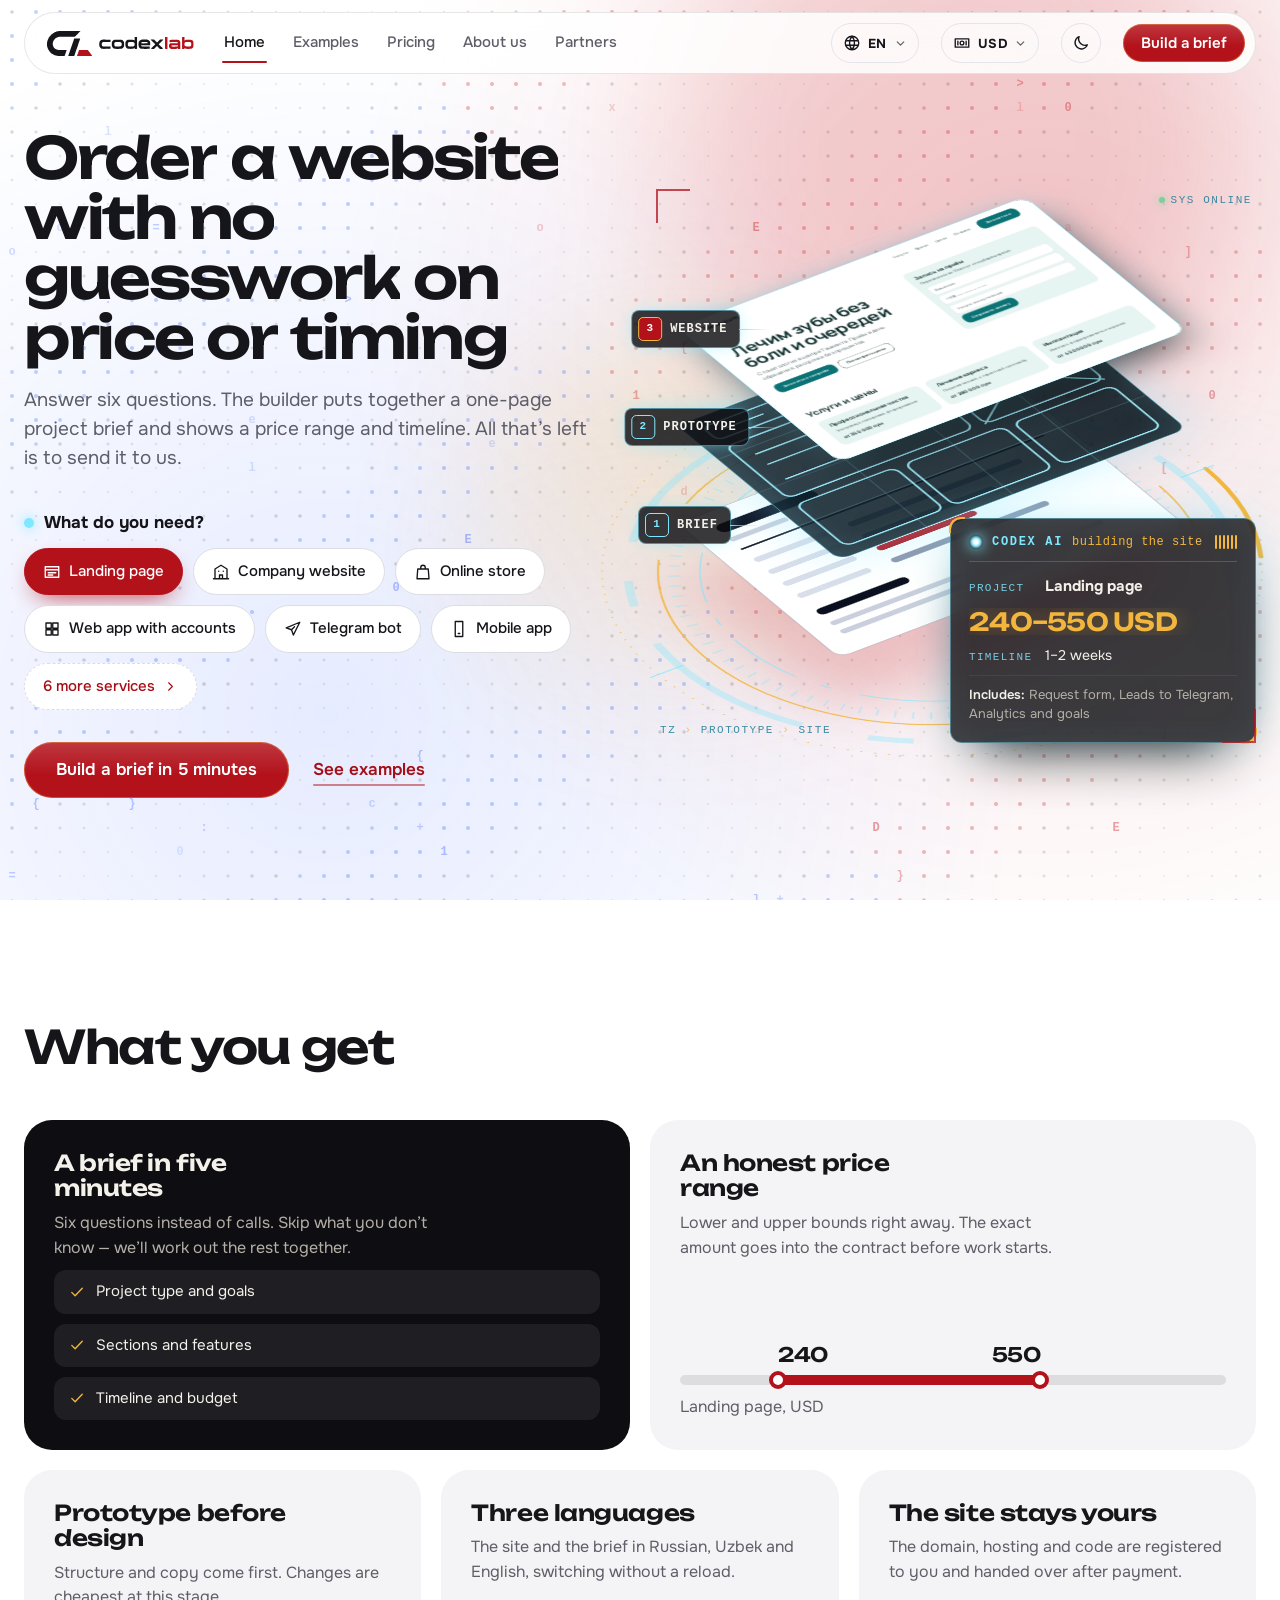
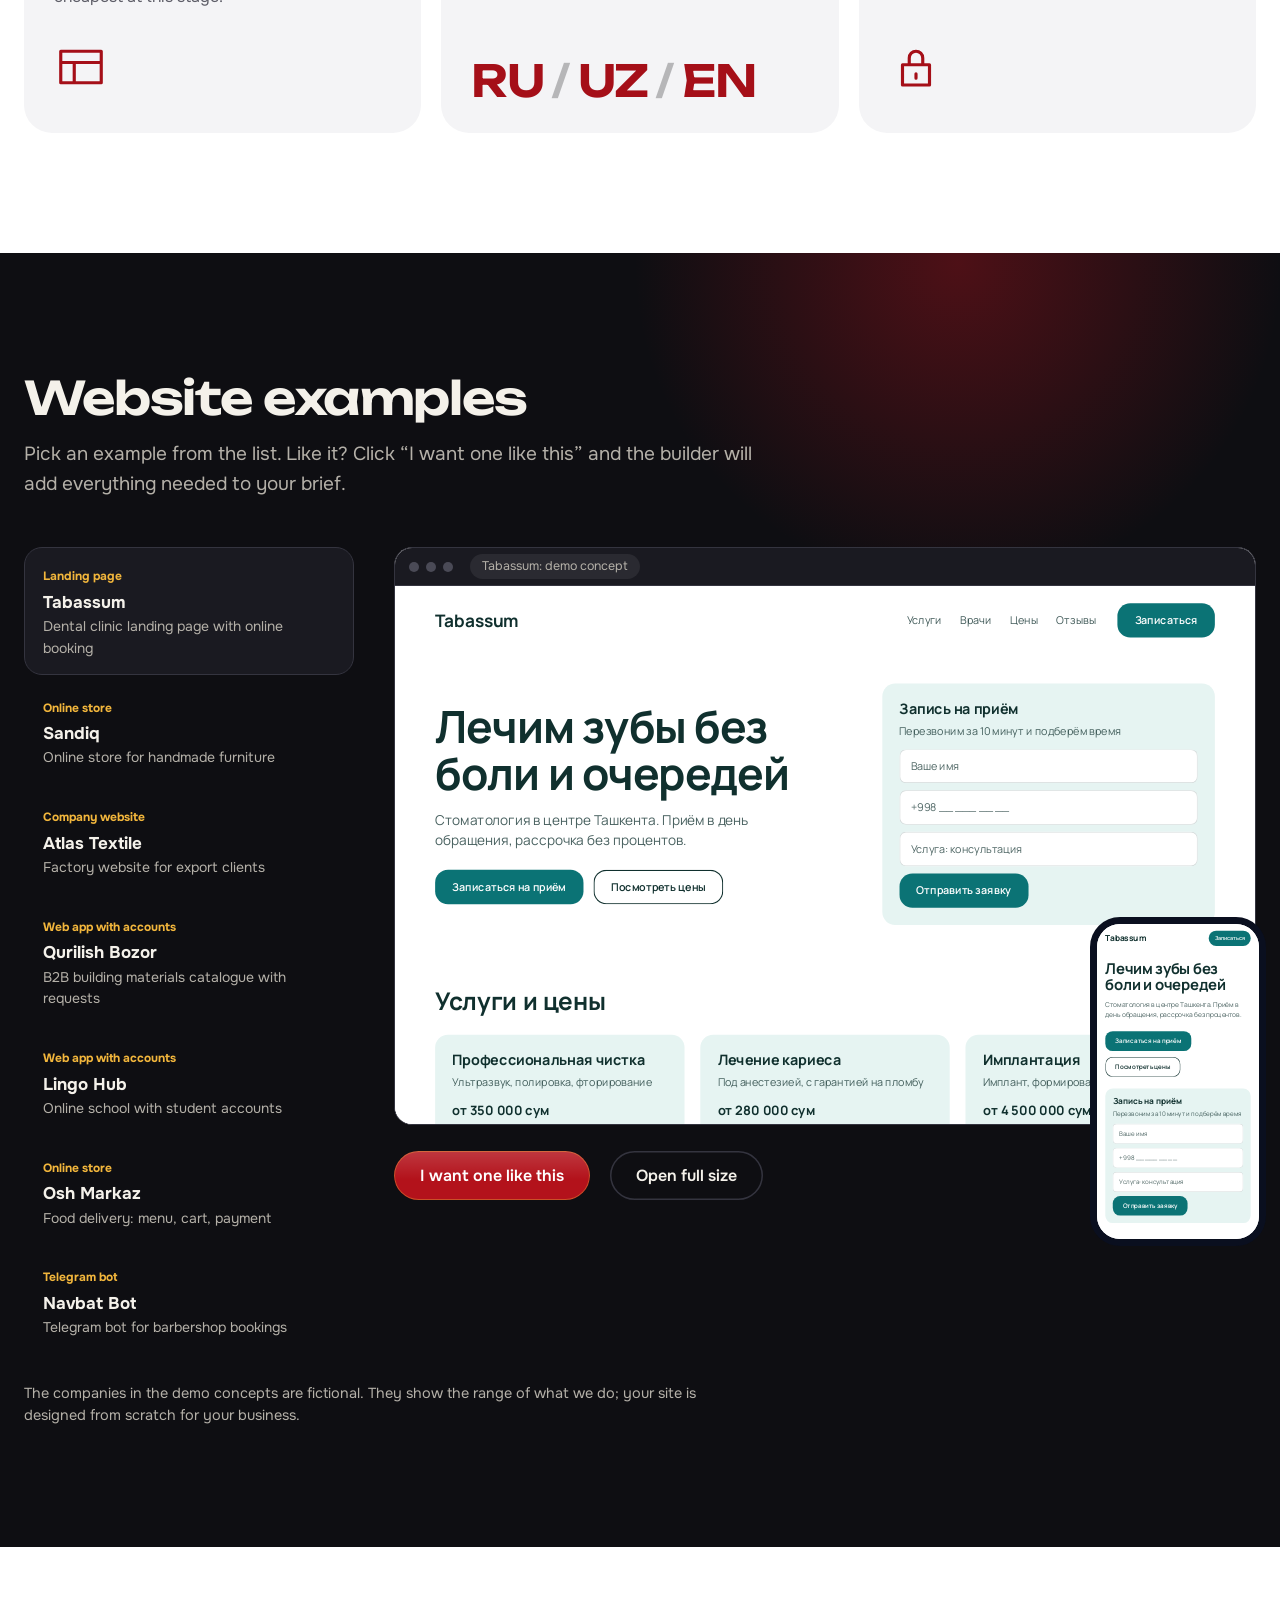
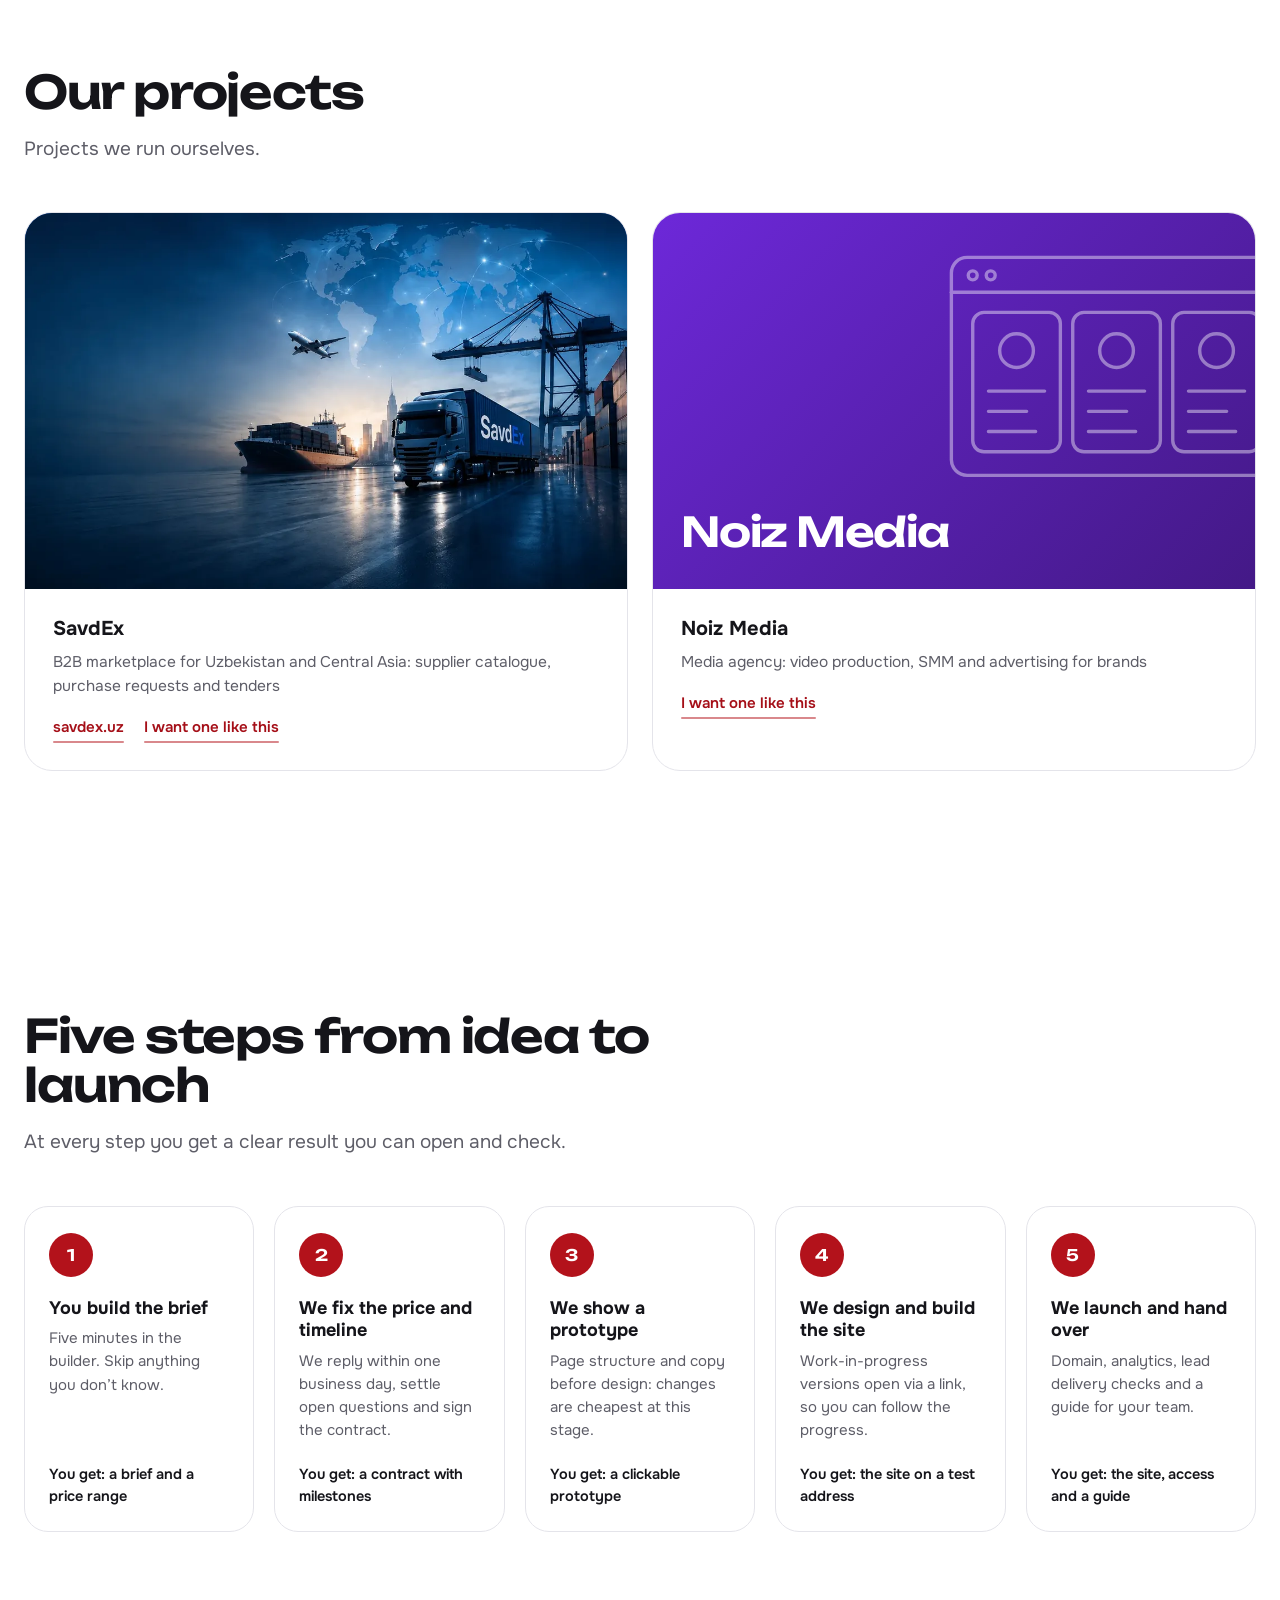
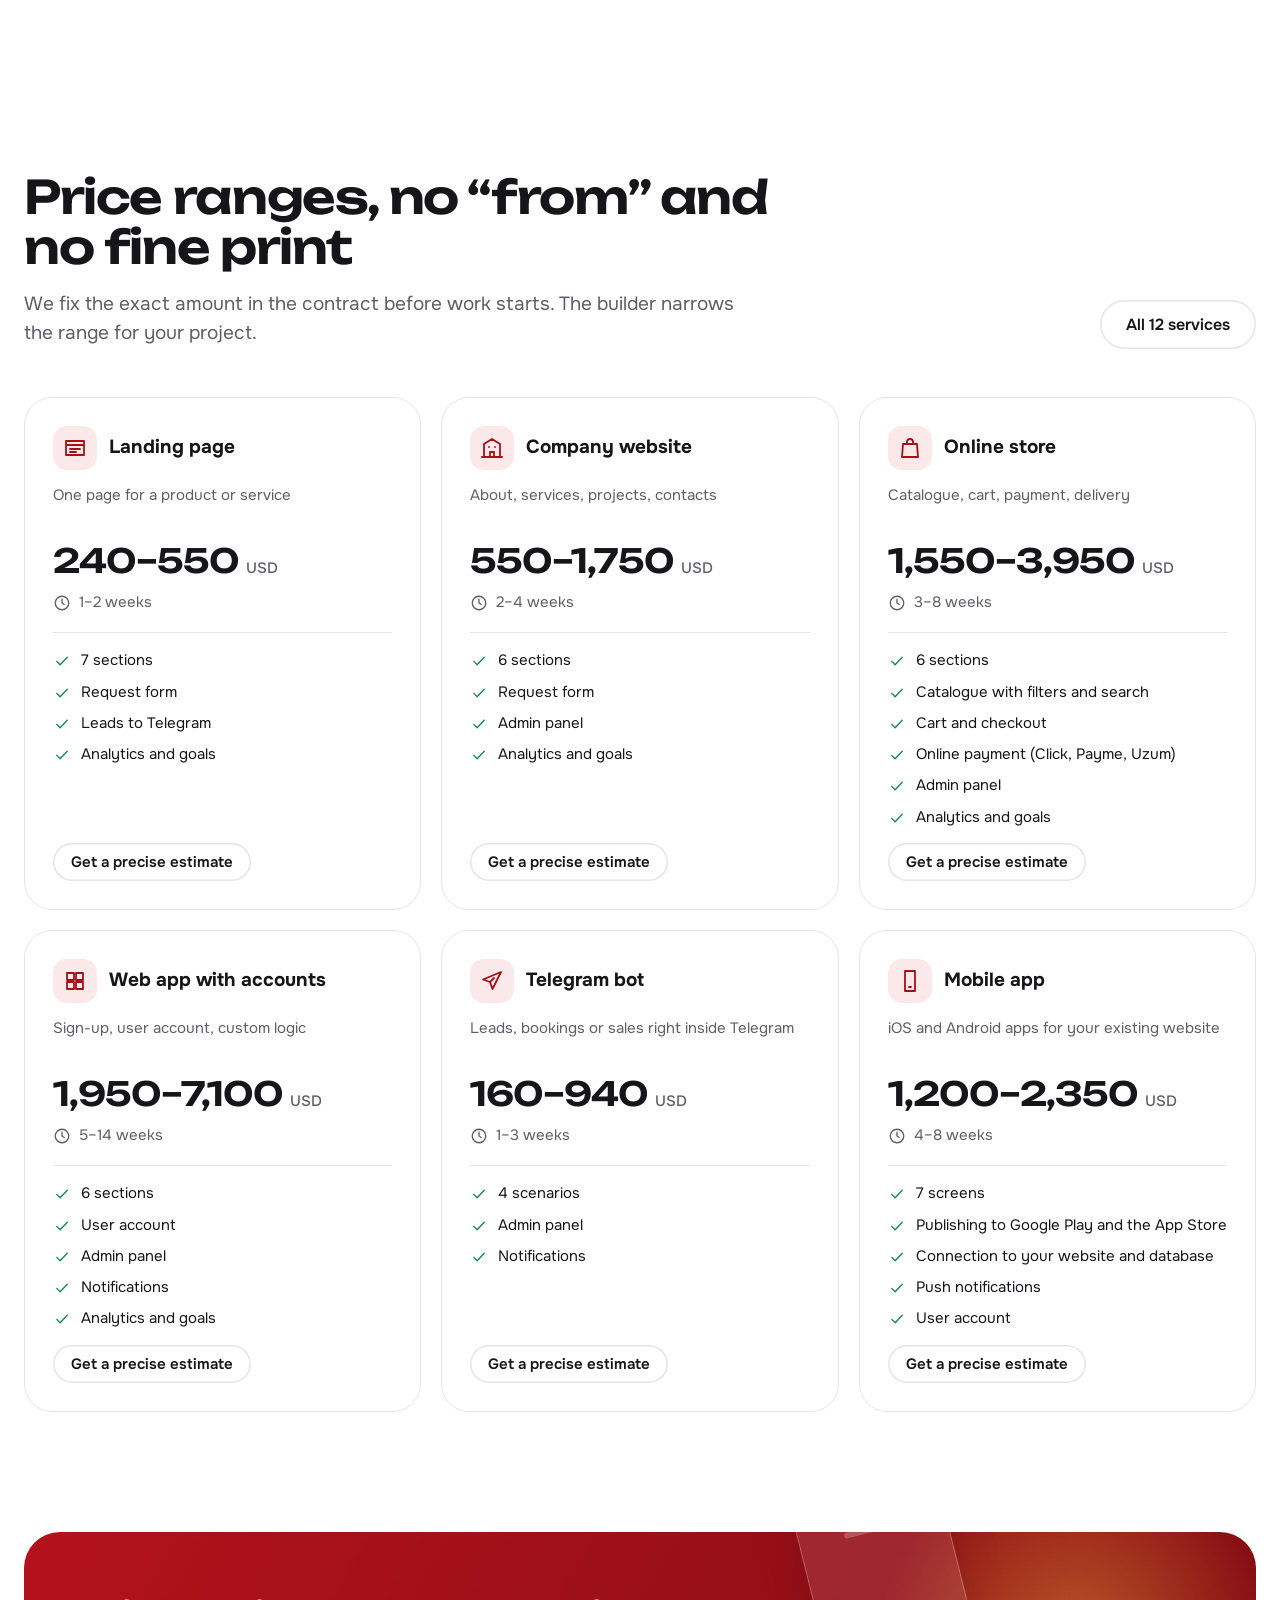
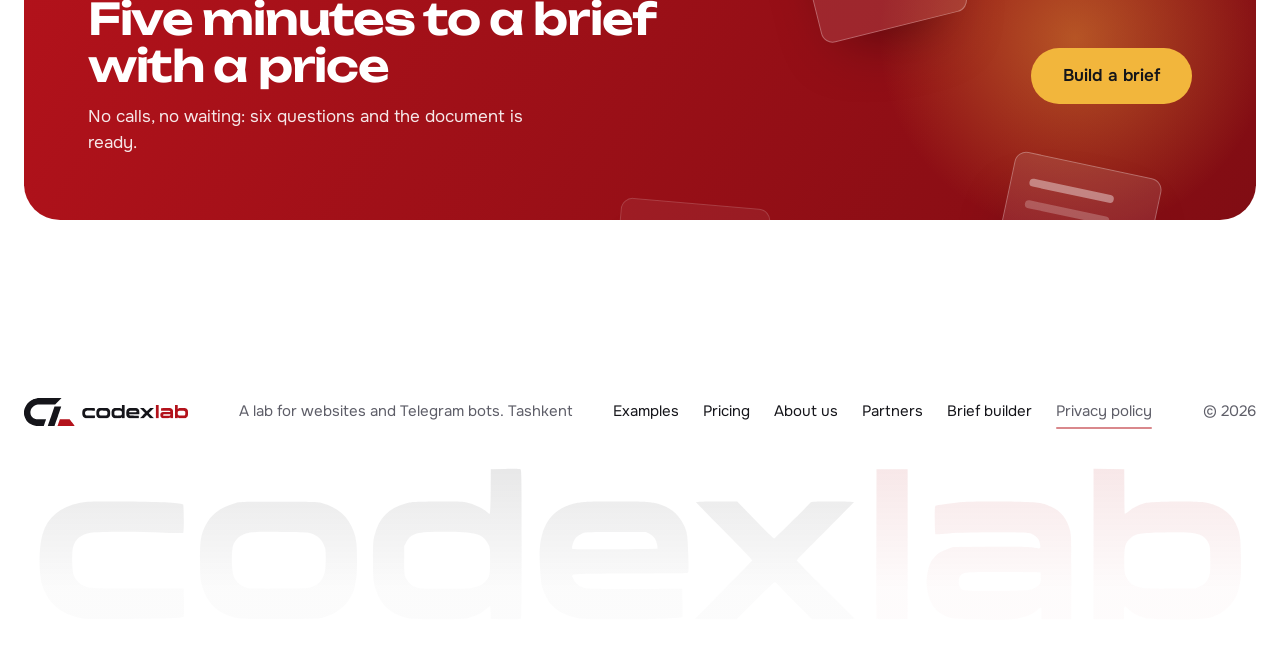
==== commit 09b5de06: "Сайт: на «О нас» — адрес студии и карта Google - Блок «Где мы находимся»: адрес на трёх языках, горо" ====
--- a/site/index.html
+++ b/site/index.html
@@ -30,7 +30,7 @@
 <link rel="preconnect" href="https://fonts.googleapis.com">
 <link rel="preconnect" href="https://fonts.gstatic.com" crossorigin>
 <link href="https://fonts.googleapis.com/css2?family=Unbounded:wght@400..800&amp;family=Onest:wght@400..700&amp;family=Literata:opsz,wght@7..72,400..700&amp;family=Manrope:wght@400..800&amp;family=Oswald:wght@400..700&amp;family=Playfair+Display:wght@500..800&amp;family=Asap+Sharp:ital,wght@0,400..700;1,400..700&amp;display=swap" rel="stylesheet">
-<script type="application/ld+json">{"@context":"https://schema.org","@graph":[{"@type":"WebSite","@id":"https://codexlab.uz/#website","url":"https://codexlab.uz/","name":"Codex Lab","alternateName":["codexlab","codexlab.uz"],"inLanguage":["ru","uz","en"],"publisher":{"@id":"https://codexlab.uz/#org"}},{"@type":"ProfessionalService","@id":"https://codexlab.uz/#org","name":"Codex Lab","description":"Закажите сайт без догадок о цене и сроках: конструктор соберёт техническое задание за 5 минут и покажет вилку цены. Лендинги, сайты компаний, интернет-магазины, веб-сервисы, Telegram-боты и мобильные приложения.","areaServed":"UZ","address":{"@type":"PostalAddress","addressLocality":"Ташкент","addressCountry":"UZ"},"knowsLanguage":["ru","uz","en"],"alternateName":["codexlab","codexlab.uz"],"url":"https://codexlab.uz/","logo":"https://codexlab.uz/brand/logo-for-light.png","image":"https://codexlab.uz/brand/og.png"}]}</script>
+<script type="application/ld+json">{"@context":"https://schema.org","@graph":[{"@type":"WebSite","@id":"https://codexlab.uz/#website","url":"https://codexlab.uz/","name":"Codex Lab","alternateName":["codexlab","codexlab.uz"],"inLanguage":["ru","uz","en"],"publisher":{"@id":"https://codexlab.uz/#org"}},{"@type":"ProfessionalService","@id":"https://codexlab.uz/#org","name":"Codex Lab","description":"Закажите сайт без догадок о цене и сроках: конструктор соберёт техническое задание за 5 минут и покажет вилку цены. Лендинги, сайты компаний, интернет-магазины, веб-сервисы, Telegram-боты и мобильные приложения.","areaServed":"UZ","address":{"@type":"PostalAddress","streetAddress":"ул. Кораташ, 106","addressLocality":"Ташкент","postalCode":"100021","addressCountry":"UZ"},"knowsLanguage":["ru","uz","en"],"geo":{"@type":"GeoCoordinates","latitude":41.3141551,"longitude":69.2376133},"hasMap":"https://maps.app.goo.gl/rtPo7oZBKVTv1oSXA","alternateName":["codexlab","codexlab.uz"],"url":"https://codexlab.uz/","logo":"https://codexlab.uz/brand/logo-for-light.png","image":"https://codexlab.uz/brand/og.png"}]}</script>
 <script type="application/json" id="site-pages">{"home":{"ru":{"t":"Codex Lab — разработка сайтов и Telegram-ботов, Ташкент","d":"Закажите сайт без догадок о цене и сроках: конструктор соберёт техническое задание за 5 минут и покажет вилку цены. Лендинги, сайты компаний, интернет-магазины, веб-сервисы, Telegram-боты и мобильные приложения."},"uz":{"t":"Codex Lab — sayt va Telegram-botlar yaratish, Toshkent","d":"Sayt narxi va muddatini oldindan biling: konstruktor 5 daqiqada texnik topshiriq tuzadi va narx oralig‘ini ko‘rsatadi. Lendinglar, kompaniya saytlari, internet-do‘konlar, veb-servislar, Telegram-botlar va mobil ilovalar."},"en":{"t":"Codex Lab — website and Telegram bot development, Tashkent","d":"Order a website with no guesswork on price or timing: the builder puts together a project brief in 5 minutes and shows a price range. Landing pages, company websites, online stores, web apps, Telegram bots and mobile apps."}},"examples":{"ru":{"t":"Примеры сайтов — Codex Lab","d":"Демо-концепты сайтов для разных бизнесов: посмотрите на компьютере и телефоне и выберите похожий — конструктор подставит тип проекта."},"uz":{"t":"Sayt namunalari — Codex Lab","d":"Turli bizneslar uchun sayt demo-konseptlari: kompyuter va telefonda ko‘ring, o‘xshashini tanlang — konstruktor loyiha turini o‘zi qo‘yadi."},"en":{"t":"Website examples — Codex Lab","d":"Website demo concepts for different businesses: view them on desktop and phone and pick a similar one — the builder fills in the project type."}},"prices":{"ru":{"t":"Тарифы и цены на разработку сайтов — Codex Lab","d":"Цены вилкой на 12 направлений: лендинг, сайт компании, интернет-магазин, веб-сервис, Telegram-бот, мобильное приложение и другие. Точную сумму фиксируем в договоре."},"uz":{"t":"Sayt yaratish tariflari va narxlari — Codex Lab","d":"Narxlar 12 yo‘nalish bo‘yicha oraliq bilan: lending, kompaniya sayti, internet-do‘kon, veb-servis, Telegram-bot, mobil ilova va boshqalar. Aniq summani shartnomada belgilaymiz."},"en":{"t":"Website development pricing — Codex Lab","d":"Price ranges for 12 services: landing page, company website, online store, web app, Telegram bot, mobile app and more. The exact amount is fixed in the contract."}},"about":{"ru":{"t":"О студии — Codex Lab","d":"Лаборатория сайтов и Telegram-ботов в Ташкенте: как мы работаем, свои проекты и ответы на частые вопросы."},"uz":{"t":"Studiya haqida — Codex Lab","d":"Toshkentdagi saytlar va Telegram-botlar laboratoriyasi: qanday ishlaymiz, o‘z loyihalarimiz va ko‘p beriladigan savollarga javoblar."},"en":{"t":"About the studio — Codex Lab","d":"A lab for websites and Telegram bots in Tashkent: how we work, our own projects and answers to common questions."}},"partners":{"ru":{"t":"Партнёры — Codex Lab","d":"Компании, с которыми мы работаем: медиа-агентство NOIZ Media и B2B-площадка SavdEx."},"uz":{"t":"Hamkorlar — Codex Lab","d":"Biz bilan ishlaydigan kompaniyalar: NOIZ Media media-agentligi va SavdEx B2B-maydoni."},"en":{"t":"Partners — Codex Lab","d":"Companies we work with: NOIZ Media, a media agency, and SavdEx, a B2B marketplace."}},"brief":{"ru":{"t":"Конструктор ТЗ с ценой — Codex Lab","d":"Шесть вопросов — и у вас техническое задание на одном листе с вилкой цены и сроком. Бесплатно и без созвонов."},"uz":{"t":"Narxi bilan TZ konstruktori — Codex Lab","d":"Oltita savol — va sizda narx oralig‘i hamda muddati ko‘rsatilgan bir varaqlik texnik topshiriq bor. Bepul va qo‘ng‘iroqlarsiz."},"en":{"t":"Brief builder with pricing — Codex Lab","d":"Six questions and you have a one-page project brief with a price range and timeline. Free, no calls needed."}}}</script>
 <style id="site-css">/* =====================================================================
    VARAQ, версия 2. Концепция «От листа к сайту».
@@ -1192,6 +1192,25 @@
 html[data-page="brief"] #site main>[data-pages]:not([data-pages~="brief"]),
 html[data-page="examples"] #site main>[data-pages]:not([data-pages~="examples"]),
 html[data-page="partners"] #site main>[data-pages]:not([data-pages~="partners"]){display:none}
+/* ---------- Где мы находимся (О нас) ---------- */
+.loc{display:grid;grid-template-columns:minmax(0,5fr) minmax(0,7fr);gap:24px}
+.loc-card{display:flex;flex-direction:column;gap:8px;padding:32px;border:1px solid var(--line);border-radius:28px;background:var(--bg)}
+.loc-ic{display:grid;place-items:center;width:56px;height:56px;margin-bottom:12px;border-radius:18px;background:var(--brand-soft);color:var(--brand-text)}
+.loc-ic .ic{width:28px;height:28px}
+.loc-street{font:600 clamp(24px,2.4vw,32px)/1.15 var(--display);letter-spacing:-.02em}
+.loc-city{color:var(--muted)}
+.loc-acts{display:flex;flex-wrap:wrap;align-items:center;gap:14px 24px;margin-top:auto;padding-top:24px}
+.loc-acts .btn .ic{width:18px;height:18px}
+.loc-map{position:relative;min-height:400px;border:1px solid var(--line);border-radius:28px;overflow:hidden;background:var(--bg2)}
+.loc-map iframe{position:absolute;inset:0;width:100%;height:100%;border:0;color-scheme:light}
+@media (max-width:900px){
+  .loc{grid-template-columns:1fr}
+  .loc-map{min-height:340px}
+}
+@media (max-width:640px){
+  .loc-card{padding:22px;border-radius:22px}
+  .loc-map{min-height:300px;border-radius:22px}
+}
 /* ---------- Партнёры ---------- */
 .partner-grid{display:grid;grid-template-columns:repeat(2,minmax(0,1fr));gap:24px}
 .partner{display:flex;flex-direction:column;gap:14px;padding:28px;border-radius:28px;background:var(--bg);border:1px solid var(--line);transition:transform .25s ease,box-shadow .25s ease}
@@ -1755,6 +1774,23 @@
   </div>
 </section><!--/pg-->
 
+<!--pg:about--><section data-pages="about" class="sec" id="location">
+  <div class="wrap">
+    <div class="sec-head"><div><h2>Где мы находимся</h2><p class="lead">Адрес студии — на карте. Маршрут построят Google Карты.</p></div></div>
+    <div class="loc">
+      <div class="loc-card glow">
+        <span class="loc-ic"><svg class="ic" viewBox="0 0 24 24" aria-hidden="true"><path pathLength="1" d="M12 21s-7-6.2-7-11.5a7 7 0 0 1 14 0C19 14.8 12 21 12 21zM12 12a2.5 2.5 0 1 0 0-5 2.5 2.5 0 0 0 0 5z"/></svg></span>
+        <p class="loc-street" data-keep>ул. Кораташ, 106</p>
+        <p class="loc-city" data-keep>Ташкент, 100021</p>
+        <div class="loc-acts">
+          <a class="btn" href="https://www.google.com/maps/dir/?api=1&amp;destination=41.3141551,69.2376133" target="_blank" rel="noopener"><svg class="ic" viewBox="0 0 24 24" aria-hidden="true"><path pathLength="1" d="M3 11l18-8-8 18-2-8-8-2z"/></svg>Построить маршрут</a>
+          <a class="link" href="https://maps.app.goo.gl/rtPo7oZBKVTv1oSXA" target="_blank" rel="noopener">Открыть в Google Картах</a>
+        </div>
+      </div>
+      <div class="loc-map"><iframe src="https://www.google.com/maps?q=41.3141551,69.2376133&amp;z=17&amp;hl=ru&amp;output=embed" title="Codex Lab на карте" loading="lazy" referrerpolicy="no-referrer-when-downgrade" allowfullscreen></iframe></div>
+    </div>
+  </div>
+</section><!--/pg-->
 <!--pg:about prices brief--><section data-pages="about prices brief" class="sec" id="faq">
   <div class="wrap faq-grid">
     <div class="faq-side">
@@ -1808,11 +1844,33 @@
     <div><h3 id="privacyTitle">Политика конфиденциальности</h3></div>
     <button type="button" class="x" id="privacyClose" aria-label="Закрыть политику">×</button>
   </div>
-  <div class="privacy-body" tabindex="0" role="region" aria-labelledby="privacyTitle"></div>
+  <div class="privacy-body" tabindex="0" role="region" aria-labelledby="privacyTitle"><p class="privacy-lead">Как Codex Lab обрабатывает персональные данные из заявок с сайта и из Telegram-бота. Редакция от 4 ноября 2026 г.</p>
+<h4>Кто обрабатывает данные</h4>
+<p>Владелец и оператор персональных данных — <mark class="fill">[название фирмы или ФИО предпринимателя, ИНН — заполнить]</mark>. Политика составлена по Закону Республики Узбекистан «О персональных данных» (№ ЗРУ-547 от 2 июля 2019 г.).</p>
+<h4>Какие данные мы получаем</h4>
+<ul>
+<li>Имя и способ связи, которые вы указали: телефон и (или) ник в Telegram. В боте — ещё номер чата, чтобы ответить вам.</li>
+<li>Ответы в конструкторе ТЗ: тип проекта, компания, пожелания, сроки, бюджет, комментарий.</li>
+<li>Технические данные, которые получает любой веб-сервер: IP-адрес и сведения о браузере. Они нужны для защиты формы от спама и попадают в технические журналы сервера.</li>
+</ul>
+<p>Мы не просим паспортные данные, не собираем биометрию и не ставим рекламные cookie. Счётчик посещений считает только число шагов — без имён, адресов и устройств.</p>
+<h4>Зачем</h4>
+<p>Только чтобы связаться с вами по этой заявке, уточнить задачу, подготовить предложение и договор. Рассылок и рекламы по этим данным не будет.</p>
+<h4>Где хранятся и кто их видит</h4>
+<p>Заявка сохраняется на сервере сайта, её копия приходит администраторам Codex Lab в Telegram. Доступ есть только у тех, кто работает с заявками. Мы не продаём данные и не передаём их третьим лицам, кроме случаев, прямо предусмотренных законом.</p>
+<p>Telegram — иностранный сервис, его серверы находятся за пределами Узбекистана. Давая согласие, вы соглашаетесь и на передачу через него имени, контактов и текста заявки (трансграничную передачу).</p>
+<p>Если вы сами отправляете ТЗ через Telegram или почту, данные проходят через этот сервис по его правилам. Шрифты сайта загружаются с серверов Google, а на странице «О нас» встроена карта Google: Google видит ваш IP-адрес, но не данные формы, и на карте может ставить свои cookie по своим правилам.</p>
+<h4>Сколько храним</h4>
+<p>Заявку храним не дольше 6 месяцев с момента отправки, затем сервер удаляет её автоматически. Если вы отзовёте согласие или попросите удалить данные, удалим раньше. Если мы заключим договор, данные, нужные для него, хранятся вместе с договором столько, сколько требует закон.</p>
+<h4>Черновик в браузере</h4>
+<p>Пока вы заполняете конструктор, черновик хранится только в вашем браузере и никуда не отправляется. Стереть его можно кнопкой «Очистить и начать заново» в конце конструктора или очисткой данных сайта в браузере.</p>
+<h4>Ваши права</h4>
+<p>Вы можете узнать, какие ваши данные у нас есть, исправить их, потребовать удалить или отозвать согласие. Напишите нам: <mark class="fill">[Telegram, телефон или почта — заполнить]</mark>.</p>
+<p>Без согласия заявку отправить нельзя: без контактов мы не сможем вам ответить.</p></div>
 </dialog>
 </div>
 <div id="toast" role="status" aria-live="polite" hidden></div>
-<script type="application/json" id="site-data">{"v":2,"updatedAt":"","brand":{"name":"Codex Lab","tagline":"Лаборатория сайтов и Telegram-ботов","city":"Ташкент","site":"https://codexlab.uz"},"contacts":{"telegram":"","email":"","phone":"","replyTime":"в течение рабочего дня","orderEndpoint":"","legal":""},"texts":{"heroTitle":"Закажите сайт без догадок о цене и сроках","heroLead":"Ответьте на шесть вопросов. Конструктор соберёт техническое задание на одном листе, покажет вилку цены и срок. Останется отправить его нам.","aboutLead":"Лаборатория сайтов и Telegram-ботов в Ташкенте. Делаем лендинги, сайты компаний, интернет-магазины, веб-сервисы, ботов и мобильные приложения — от ТЗ до запуска.","aboutText":"Начинаем не с дизайна, а с технического задания: конструктор за пять минут собирает его вместе с вилкой цены и сроком. Дальше — прототип, дизайн и разработка, промежуточные версии вы открываете по ссылке. После запуска передаём домен, хостинг и код — сайт остаётся вашим.\nСвои проекты мы ведём сами, поэтому делаем сайты, которые приносят заявки, а не просто красиво выглядят.","seoTitle":"Codex Lab — разработка сайтов и Telegram-ботов, Ташкент","seoDescription":"Закажите сайт без догадок о цене и сроках: конструктор соберёт техническое задание за 5 минут и покажет вилку цены. Лендинги, сайты компаний, интернет-магазины, веб-сервисы, Telegram-боты и мобильные приложения."},"pricing":{"currency":"млн сум","types":{"landing":{"price":[3,7],"weeks":[1,2]},"corp":{"price":[7,22],"weeks":[2,4]},"shop":{"price":[20,50],"weeks":[3,8]},"app":{"price":[25,90],"weeks":[5,14]},"bot":{"price":[2,12],"weeks":[1,3]},"mobile":{"price":[15,30],"weeks":[4,8]},"miniapp":{"price":[6,18],"weeks":[2,5]},"edu":{"price":[15,40],"weeks":[4,10]},"market":{"price":[40,120],"weeks":[8,20]},"ai":{"price":[5,20],"weeks":[2,5]},"integr":{"price":[3,15],"weeks":[1,4]},"redesign":{"price":[4,15],"weeks":[2,5]}},"features":{"form":[0.3,0.8],"tg":[0.3,0.8],"pay":[2,5],"catalog":[3,7],"cart":[2,5],"account":[5,12],"booking":[2,5],"admin":[1.5,4],"blog":[1,2.5],"crm":[4,10],"chat":[0.3,1],"map":[0.2,0.6],"notify":[1,3],"analytics":[0.3,0.8],"seo":[1,2.5],"stores":[1.5,3],"api":[2,5],"push":[1,2.5],"offline":[2,5],"smslogin":[0.8,2],"tgauth":[0.5,1.2],"courses":[5,12],"sellers":[8,20],"aikb":[3,8],"migrate":[1,3]},"mods":{"page":[0.4,1],"lang":[10,20],"rush":[20,30],"brand":[1.5,4],"content":[1,3],"contentPart":[0.5,1.5]},"usdRate":12700},"design":{"bg":"dots"},"uz":{"heroTitle":"Sayt narxi va muddatini oldindan biling","heroLead":"Oltita savolga javob bering. Konstruktor texnik topshiriqni bitta varaqqa jamlaydi, narx oralig‘i va muddatni ko‘rsatadi. Uni bizga yuborish qoladi, xolos.","tagline":"Saytlar va Telegram-botlar laboratoriyasi","city":"Toshkent","replyTime":"bir ish kuni ichida","aboutLead":"Toshkentdagi saytlar va Telegram-botlar laboratoriyasi. Lendinglar, kompaniya saytlari, internet-do‘konlar, veb-servislar, botlar va mobil ilovalar yaratamiz — texnik topshiriqdan ishga tushirishgacha.","aboutText":"Biz dizayndan emas, texnik topshiriqdan boshlaymiz: konstruktor uni besh daqiqada narx oralig‘i va muddat bilan birga tuzadi. Keyin — prototip, dizayn va ishlab chiqish, oraliq versiyalarni havola orqali ochasiz. Ishga tushirgandan keyin domen, hosting va kodni topshiramiz — sayt sizniki bo‘lib qoladi.\nO‘z loyihalarimizni o‘zimiz yuritamiz, shuning uchun shunchaki chiroyli emas, ariza olib keladigan saytlar qilamiz.","seoTitle":"Codex Lab — sayt va Telegram-botlar yaratish, Toshkent","seoDescription":"Sayt narxi va muddatini oldindan biling: konstruktor 5 daqiqada texnik topshiriq tuzadi va narx oralig‘ini ko‘rsatadi. Lendinglar, kompaniya saytlari, internet-do‘konlar, veb-servislar, Telegram-botlar va mobil ilovalar.","faq":[{"q":"Menga qanday sayt kerakligini bilmayman. Nima qilay?","a":"Konstruktorda o‘zingizga yaqinini tanlang, qolganini o‘tkazib yuboring. To‘ldirilmagan hamma narsa «Ochiq savollar» bo‘limiga tushadi — uni birga ko‘rib chiqib, yechim taklif qilamiz."},{"q":"Nega narx oraliq bilan ko‘rsatilgan?","a":"Aniq narx tafsilotlarga bog‘liq: bo‘limlar soni, funksiyalar, matn va suratlarning tayyorligi. Oraliq «…dan» degan raqamdan halolroq. Yakuniy summani ish boshlanishidan oldin shartnomada belgilaymiz."},{"q":"Mendan nima kerak bo‘ladi?","a":"Logotip, matn va suratlar — agar bor bo‘lsa. Bo‘lmasa, buni konstruktorda belgilang: o‘zimiz tayyorlaymiz, narxi hisob-kitobga kiradi."},{"q":"Sayt kimga tegishli bo‘ladi?","a":"Sizga. Domen va hosting kompaniyangiz nomiga rasmiylashtiriladi, kod va kirish ma’lumotlarini to‘lovdan keyin topshiramiz."},{"q":"Saytni dasturchisiz o‘zim o‘zgartira olamanmi?","a":"Ha, agar konstruktorda «Admin-panel»ni belgilasangiz. Matn, surat va narxlarni o‘zingiz o‘zgartirasiz, yo‘riqnoma qoldiramiz."},{"q":"Ishga tushirilgandan keyin nima bo‘ladi?","a":"Kirish ma’lumotlari va yo‘riqnomani topshiramiz, arizalar yetib kelayotganini tekshiramiz. Qo‘llab-quvvatlash va qo‘shimcha ishlarni alohida, vazifalaringizga qarab kelishamiz."}]},"en":{"heroTitle":"Order a website with no guesswork on price or timing","heroLead":"Answer six questions. The builder puts together a one-page project brief and shows a price range and timeline. All that’s left is to send it to us.","tagline":"A lab for websites and Telegram bots","city":"Tashkent","replyTime":"within one business day","aboutLead":"A lab for websites and Telegram bots in Tashkent. We build landing pages, company websites, online stores, web apps, bots and mobile apps — from the brief to launch.","aboutText":"We start with the brief, not the design: the builder puts it together in five minutes along with a price range and timeline. Then come the prototype, design and development — you open interim versions by link. After launch we hand over the domain, hosting and code, so the site stays yours.\nWe run our own projects too, so we build sites that bring in leads, not just look good.","seoTitle":"Codex Lab — website and Telegram bot development, Tashkent","seoDescription":"Order a website with no guesswork on price or timing: the builder puts together a project brief in 5 minutes and shows a price range. Landing pages, company websites, online stores, web apps, Telegram bots and mobile apps.","faq":[{"q":"I don’t know what kind of website I need. What should I do?","a":"Choose whatever is closest in the builder and skip the rest. Anything left blank goes to “Open questions” — we’ll go through it together and suggest a solution."},{"q":"Why is the price shown as a range?","a":"The exact price depends on the details: the number of sections, the features, and whether the copy and photos are ready. A range is more honest than a “from” figure. We fix the final amount in the contract before work starts."},{"q":"What do you need from me?","a":"Your logo, copy and photos, if you have them. If not, mark it in the builder: we’ll prepare them ourselves and include the cost in the estimate."},{"q":"Who owns the website?","a":"You do. The domain and hosting are registered to your company, and we hand over the code and access after payment."},{"q":"Can I edit the site myself without a developer?","a":"Yes, if you tick “Admin panel” in the builder. You change the copy, photos and prices yourself, and we leave you a guide."},{"q":"What happens after launch?","a":"We hand over access and a guide and check that requests come through. Support and further work are agreed separately, based on your needs."}]},"projects":[{"id":"savdex","name":"SavdEx","url":"https://savdex.uz/","kind":"B2B-площадка Узбекистана и Центральной Азии: каталог поставщиков, запросы на закупку и тендеры","kindUz":"O‘zbekiston va Markaziy Osiyoning B2B-maydoni: yetkazib beruvchilar katalogi, xarid so‘rovlari va tenderlar","kindEn":"B2B marketplace for Uzbekistan and Central Asia: supplier catalogue, purchase requests and tenders","type":"app","color":"#1F5FD1","cover":"[data-uri]","visible":true},{"id":"noiz","name":"Noiz Media","url":"","kind":"Медиа-агентство: продакшн видео, SMM и реклама для брендов","kindUz":"Media-agentlik: brendlar uchun video prodakshn, SMM va reklama","kindEn":"Media agency: video production, SMM and advertising for brands","type":"corp","color":"#6D28D9","cover":"","visible":true}],"demos":{"tabassum":true,"sandiq":true,"atlas":true,"qurilish":true,"lingo":true,"osh":true,"navbat":true},"faq":[{"q":"Я не знаю, какой сайт мне нужен. Что делать?","a":"Выберите в конструкторе то, что ближе, остальное пропустите. Всё незаполненное попадёт в раздел «Открытые вопросы» — разберём его вместе и предложим решение."},{"q":"Почему цена указана вилкой?","a":"Точная цена зависит от деталей: числа разделов, функций, готовности текстов и фото. Вилка честнее цифры «от». Итоговую сумму фиксируем в договоре до начала работ."},{"q":"Что нужно от меня?","a":"Логотип, тексты и фото, если они есть. Если нет — отметьте это в конструкторе: подготовим сами, стоимость войдёт в оценку."},{"q":"Кому принадлежит сайт?","a":"Вам. Домен и хостинг оформляются на вашу компанию, код и доступы передаём после оплаты."},{"q":"Смогу ли я менять сайт без программиста?","a":"Да, если отметить в конструкторе «Админ-панель». Тексты, фото и цены вы меняете сами, инструкцию оставляем."},{"q":"Что происходит после запуска?","a":"Передаём доступы и инструкцию, проверяем, что заявки доходят. Поддержку и доработки обсуждаем отдельно — по вашим задачам."}]}</script>
+<script type="application/json" id="site-data">{"v":2,"updatedAt":"","brand":{"name":"Codex Lab","tagline":"Лаборатория сайтов и Telegram-ботов","city":"Ташкент","site":"https://codexlab.uz"},"contacts":{"telegram":"","email":"","phone":"","replyTime":"в течение рабочего дня","orderEndpoint":"","legal":"","address":"ул. Кораташ, 106","zip":"100021","geo":"41.3141551,69.2376133","mapUrl":"https://maps.app.goo.gl/rtPo7oZBKVTv1oSXA"},"texts":{"heroTitle":"Закажите сайт без догадок о цене и сроках","heroLead":"Ответьте на шесть вопросов. Конструктор соберёт техническое задание на одном листе, покажет вилку цены и срок. Останется отправить его нам.","aboutLead":"Лаборатория сайтов и Telegram-ботов в Ташкенте. Делаем лендинги, сайты компаний, интернет-магазины, веб-сервисы, ботов и мобильные приложения — от ТЗ до запуска.","aboutText":"Начинаем не с дизайна, а с технического задания: конструктор за пять минут собирает его вместе с вилкой цены и сроком. Дальше — прототип, дизайн и разработка, промежуточные версии вы открываете по ссылке. После запуска передаём домен, хостинг и код — сайт остаётся вашим.\nСвои проекты мы ведём сами, поэтому делаем сайты, которые приносят заявки, а не просто красиво выглядят.","seoTitle":"Codex Lab — разработка сайтов и Telegram-ботов, Ташкент","seoDescription":"Закажите сайт без догадок о цене и сроках: конструктор соберёт техническое задание за 5 минут и покажет вилку цены. Лендинги, сайты компаний, интернет-магазины, веб-сервисы, Telegram-боты и мобильные приложения."},"pricing":{"currency":"млн сум","types":{"landing":{"price":[3,7],"weeks":[1,2]},"corp":{"price":[7,22],"weeks":[2,4]},"shop":{"price":[20,50],"weeks":[3,8]},"app":{"price":[25,90],"weeks":[5,14]},"bot":{"price":[2,12],"weeks":[1,3]},"mobile":{"price":[15,30],"weeks":[4,8]},"miniapp":{"price":[6,18],"weeks":[2,5]},"edu":{"price":[15,40],"weeks":[4,10]},"market":{"price":[40,120],"weeks":[8,20]},"ai":{"price":[5,20],"weeks":[2,5]},"integr":{"price":[3,15],"weeks":[1,4]},"redesign":{"price":[4,15],"weeks":[2,5]}},"features":{"form":[0.3,0.8],"tg":[0.3,0.8],"pay":[2,5],"catalog":[3,7],"cart":[2,5],"account":[5,12],"booking":[2,5],"admin":[1.5,4],"blog":[1,2.5],"crm":[4,10],"chat":[0.3,1],"map":[0.2,0.6],"notify":[1,3],"analytics":[0.3,0.8],"seo":[1,2.5],"stores":[1.5,3],"api":[2,5],"push":[1,2.5],"offline":[2,5],"smslogin":[0.8,2],"tgauth":[0.5,1.2],"courses":[5,12],"sellers":[8,20],"aikb":[3,8],"migrate":[1,3]},"mods":{"page":[0.4,1],"lang":[10,20],"rush":[20,30],"brand":[1.5,4],"content":[1,3],"contentPart":[0.5,1.5]},"usdRate":12700},"design":{"bg":"dots"},"uz":{"heroTitle":"Sayt narxi va muddatini oldindan biling","heroLead":"Oltita savolga javob bering. Konstruktor texnik topshiriqni bitta varaqqa jamlaydi, narx oralig‘i va muddatni ko‘rsatadi. Uni bizga yuborish qoladi, xolos.","tagline":"Saytlar va Telegram-botlar laboratoriyasi","city":"Toshkent","address":"Qoratosh ko‘chasi, 106","replyTime":"bir ish kuni ichida","aboutLead":"Toshkentdagi saytlar va Telegram-botlar laboratoriyasi. Lendinglar, kompaniya saytlari, internet-do‘konlar, veb-servislar, botlar va mobil ilovalar yaratamiz — texnik topshiriqdan ishga tushirishgacha.","aboutText":"Biz dizayndan emas, texnik topshiriqdan boshlaymiz: konstruktor uni besh daqiqada narx oralig‘i va muddat bilan birga tuzadi. Keyin — prototip, dizayn va ishlab chiqish, oraliq versiyalarni havola orqali ochasiz. Ishga tushirgandan keyin domen, hosting va kodni topshiramiz — sayt sizniki bo‘lib qoladi.\nO‘z loyihalarimizni o‘zimiz yuritamiz, shuning uchun shunchaki chiroyli emas, ariza olib keladigan saytlar qilamiz.","seoTitle":"Codex Lab — sayt va Telegram-botlar yaratish, Toshkent","seoDescription":"Sayt narxi va muddatini oldindan biling: konstruktor 5 daqiqada texnik topshiriq tuzadi va narx oralig‘ini ko‘rsatadi. Lendinglar, kompaniya saytlari, internet-do‘konlar, veb-servislar, Telegram-botlar va mobil ilovalar.","faq":[{"q":"Menga qanday sayt kerakligini bilmayman. Nima qilay?","a":"Konstruktorda o‘zingizga yaqinini tanlang, qolganini o‘tkazib yuboring. To‘ldirilmagan hamma narsa «Ochiq savollar» bo‘limiga tushadi — uni birga ko‘rib chiqib, yechim taklif qilamiz."},{"q":"Nega narx oraliq bilan ko‘rsatilgan?","a":"Aniq narx tafsilotlarga bog‘liq: bo‘limlar soni, funksiyalar, matn va suratlarning tayyorligi. Oraliq «…dan» degan raqamdan halolroq. Yakuniy summani ish boshlanishidan oldin shartnomada belgilaymiz."},{"q":"Mendan nima kerak bo‘ladi?","a":"Logotip, matn va suratlar — agar bor bo‘lsa. Bo‘lmasa, buni konstruktorda belgilang: o‘zimiz tayyorlaymiz, narxi hisob-kitobga kiradi."},{"q":"Sayt kimga tegishli bo‘ladi?","a":"Sizga. Domen va hosting kompaniyangiz nomiga rasmiylashtiriladi, kod va kirish ma’lumotlarini to‘lovdan keyin topshiramiz."},{"q":"Saytni dasturchisiz o‘zim o‘zgartira olamanmi?","a":"Ha, agar konstruktorda «Admin-panel»ni belgilasangiz. Matn, surat va narxlarni o‘zingiz o‘zgartirasiz, yo‘riqnoma qoldiramiz."},{"q":"Ishga tushirilgandan keyin nima bo‘ladi?","a":"Kirish ma’lumotlari va yo‘riqnomani topshiramiz, arizalar yetib kelayotganini tekshiramiz. Qo‘llab-quvvatlash va qo‘shimcha ishlarni alohida, vazifalaringizga qarab kelishamiz."}]},"en":{"heroTitle":"Order a website with no guesswork on price or timing","heroLead":"Answer six questions. The builder puts together a one-page project brief and shows a price range and timeline. All that’s left is to send it to us.","tagline":"A lab for websites and Telegram bots","city":"Tashkent","address":"106 Qoratosh Street","replyTime":"within one business day","aboutLead":"A lab for websites and Telegram bots in Tashkent. We build landing pages, company websites, online stores, web apps, bots and mobile apps — from the brief to launch.","aboutText":"We start with the brief, not the design: the builder puts it together in five minutes along with a price range and timeline. Then come the prototype, design and development — you open interim versions by link. After launch we hand over the domain, hosting and code, so the site stays yours.\nWe run our own projects too, so we build sites that bring in leads, not just look good.","seoTitle":"Codex Lab — website and Telegram bot development, Tashkent","seoDescription":"Order a website with no guesswork on price or timing: the builder puts together a project brief in 5 minutes and shows a price range. Landing pages, company websites, online stores, web apps, Telegram bots and mobile apps.","faq":[{"q":"I don’t know what kind of website I need. What should I do?","a":"Choose whatever is closest in the builder and skip the rest. Anything left blank goes to “Open questions” — we’ll go through it together and suggest a solution."},{"q":"Why is the price shown as a range?","a":"The exact price depends on the details: the number of sections, the features, and whether the copy and photos are ready. A range is more honest than a “from” figure. We fix the final amount in the contract before work starts."},{"q":"What do you need from me?","a":"Your logo, copy and photos, if you have them. If not, mark it in the builder: we’ll prepare them ourselves and include the cost in the estimate."},{"q":"Who owns the website?","a":"You do. The domain and hosting are registered to your company, and we hand over the code and access after payment."},{"q":"Can I edit the site myself without a developer?","a":"Yes, if you tick “Admin panel” in the builder. You change the copy, photos and prices yourself, and we leave you a guide."},{"q":"What happens after launch?","a":"We hand over access and a guide and check that requests come through. Support and further work are agreed separately, based on your needs."}]},"projects":[{"id":"savdex","name":"SavdEx","url":"https://savdex.uz/","kind":"B2B-площадка Узбекистана и Центральной Азии: каталог поставщиков, запросы на закупку и тендеры","kindUz":"O‘zbekiston va Markaziy Osiyoning B2B-maydoni: yetkazib beruvchilar katalogi, xarid so‘rovlari va tenderlar","kindEn":"B2B marketplace for Uzbekistan and Central Asia: supplier catalogue, purchase requests and tenders","type":"app","color":"#1F5FD1","cover":"[data-uri]","visible":true},{"id":"noiz","name":"Noiz Media","url":"","kind":"Медиа-агентство: продакшн видео, SMM и реклама для брендов","kindUz":"Media-agentlik: brendlar uchun video prodakshn, SMM va reklama","kindEn":"Media agency: video production, SMM and advertising for brands","type":"corp","color":"#6D28D9","cover":"","visible":true}],"demos":{"tabassum":true,"sandiq":true,"atlas":true,"qurilish":true,"lingo":true,"osh":true,"navbat":true},"faq":[{"q":"Я не знаю, какой сайт мне нужен. Что делать?","a":"Выберите в конструкторе то, что ближе, остальное пропустите. Всё незаполненное попадёт в раздел «Открытые вопросы» — разберём его вместе и предложим решение."},{"q":"Почему цена указана вилкой?","a":"Точная цена зависит от деталей: числа разделов, функций, готовности текстов и фото. Вилка честнее цифры «от». Итоговую сумму фиксируем в договоре до начала работ."},{"q":"Что нужно от меня?","a":"Логотип, тексты и фото, если они есть. Если нет — отметьте это в конструкторе: подготовим сами, стоимость войдёт в оценку."},{"q":"Кому принадлежит сайт?","a":"Вам. Домен и хостинг оформляются на вашу компанию, код и доступы передаём после оплаты."},{"q":"Смогу ли я менять сайт без программиста?","a":"Да, если отметить в конструкторе «Админ-панель». Тексты, фото и цены вы меняете сами, инструкцию оставляем."},{"q":"Что происходит после запуска?","a":"Передаём доступы и инструкцию, проверяем, что заявки доходят. Поддержку и доработки обсуждаем отдельно — по вашим задачам."}]}</script>
 <script id="site-js">(() => {
 'use strict';
 
@@ -2349,6 +2407,10 @@
   'Меню': 'Menyu',
   'Тема': 'Mavzu',
   'Партнёры': 'Hamkorlar',
+  'Где мы находимся': 'Bizning manzil',
+  'Адрес студии — на карте. Маршрут построят Google Карты.': 'Studiya manzili — xaritada. Yo‘nalishni Google Xaritalar ko‘rsatadi.',
+  'Построить маршрут': 'Yo‘nalish olish',
+  'Открыть в Google Картах': 'Google Xaritalarda ochish',
   'Компании, с которыми мы работаем: сайт делаем мы, а продвигать его и находить клиентов помогают партнёры.': 'Biz bilan ishlaydigan kompaniyalar: saytni biz yaratamiz, uni targ‘ib qilish va mijoz topishda hamkorlar yordam beradi.',
   'Компании, с которыми мы работаем: медиа-агентство NOIZ Media и B2B-площадка SavdEx.': 'Biz bilan ishlaydigan kompaniyalar: NOIZ Media media-agentligi va SavdEx B2B-maydoni.',
   'О студии {name}': '{name} studiyasi haqida',
@@ -2887,6 +2949,10 @@
   'Меню': 'Menu',
   'Тема': 'Theme',
   'Партнёры': 'Partners',
+  'Где мы находимся': 'Where to find us',
+  'Адрес студии — на карте. Маршрут построят Google Карты.': 'Our studio address is on the map. Google Maps will plan the route.',
+  'Построить маршрут': 'Get directions',
+  'Открыть в Google Картах': 'Open in Google Maps',
   'Компании, с которыми мы работаем: сайт делаем мы, а продвигать его и находить клиентов помогают партнёры.': 'Companies we work with: we build the site, and our partners help promote it and find customers.',
   'Компании, с которыми мы работаем: медиа-агентство NOIZ Media и B2B-площадка SavdEx.': 'Companies we work with: NOIZ Media, a media agency, and SavdEx, a B2B marketplace.',
   'О студии {name}': 'About {name}',
@@ -3241,7 +3307,9 @@
   v: 2,
   updatedAt: '',
   brand: { name: 'Codex Lab', tagline: 'Лаборатория сайтов и Telegram-ботов', city: 'Ташкент', site: 'https://codexlab.uz' },
-  contacts: { telegram: '', email: '', phone: '', replyTime: 'в течение рабочего дня', orderEndpoint: '', legal: '' },
+  contacts: { telegram: '', email: '', phone: '', replyTime: 'в течение рабочего дня', orderEndpoint: '', legal: '',
+              // адрес на странице «О нас»: точка на карте — широта и долгота; ссылка — «Поделиться» в Google Картах
+              address: 'ул. Кораташ, 106', zip: '100021', geo: '41.3141551,69.2376133', mapUrl: 'https://maps.app.goo.gl/rtPo7oZBKVTv1oSXA' },
   texts: {
     heroTitle: 'Закажите сайт без догадок о цене и сроках',
     heroLead: 'Ответьте на шесть вопросов. Конструктор соберёт техническое задание на одном листе, покажет вилку цены и срок. Останется отправить его нам.',
@@ -3281,6 +3349,7 @@
     heroLead: 'Oltita savolga javob bering. Konstruktor texnik topshiriqni bitta varaqqa jamlaydi, narx oralig‘i va muddatni ko‘rsatadi. Uni bizga yuborish qoladi, xolos.',
     tagline: 'Saytlar va Telegram-botlar laboratoriyasi',
     city: 'Toshkent',
+    address: 'Qoratosh ko‘chasi, 106',
     replyTime: 'bir ish kuni ichida',
     aboutLead: 'Toshkentdagi saytlar va Telegram-botlar laboratoriyasi. Lendinglar, kompaniya saytlari, internet-do‘konlar, veb-servislar, botlar va mobil ilovalar yaratamiz — texnik topshiriqdan ishga tushirishgacha.',
     aboutText: 'Biz dizayndan emas, texnik topshiriqdan boshlaymiz: konstruktor uni besh daqiqada narx oralig‘i va muddat bilan birga tuzadi. Keyin — prototip, dizayn va ishlab chiqish, oraliq versiyalarni havola orqali ochasiz. Ishga tushirgandan keyin domen, hosting va kodni topshiramiz — sayt sizniki bo‘lib qoladi.\nO‘z loyihalarimizni o‘zimiz yuritamiz, shuning uchun shunchaki chiroyli emas, ariza olib keladigan saytlar qilamiz.',
@@ -3300,6 +3369,7 @@
     heroLead: 'Answer six questions. The builder puts together a one-page project brief and shows a price range and timeline. All that’s left is to send it to us.',
     tagline: 'A lab for websites and Telegram bots',
     city: 'Tashkent',
+    address: '106 Qoratosh Street',
     replyTime: 'within one business day',
     aboutLead: 'A lab for websites and Telegram bots in Tashkent. We build landing pages, company websites, online stores, web apps, bots and mobile apps — from the brief to launch.',
     aboutText: 'We start with the brief, not the design: the builder puts it together in five minutes along with a price range and timeline. Then come the prototype, design and development — you open interim versions by link. After launch we hand over the domain, hosting and code, so the site stays yours.\nWe run our own projects too, so we build sites that bring in leads, not just look good.',
@@ -3442,6 +3512,25 @@
     return (u.protocol === 'https:' || u.protocol === 'http:') && u.hostname.includes('.') ? u.href : '';
   } catch (e) { return ''; }
 }
+/* Точка на карте: «41.31, 69.23» или длинная ссылка Google Карт (…!3d41.31!4d69.23… или …/@41.31,69.23,17z…). */
+function geoOf(v) {
+  const s = typeof v === 'string' ? v : '';
+  const num = '(-?\\d{1,3}(?:\\.\\d+)?)';
+  const m = s.match(new RegExp('!3d' + num + '!4d' + num)) || s.match(new RegExp('@' + num + ',' + num)) ||
+    s.match(new RegExp('^\\s*' + num + '\\s*[,;]\\s*' + num + '\\s*$'));
+  if (!m) return '';
+  const lat = Number(m[1]), lng = Number(m[2]);
+  return Math.abs(lat) <= 90 && Math.abs(lng) <= 180 ? `${Number(lat.toFixed(7))},${Number(lng.toFixed(7))}` : '';
+}
+/* Ссылка на место — только Google Карты по https: короткая maps.app.goo.gl или google.com/maps/… */
+function mapLink(v) {
+  const s = sLine(v, 700);
+  try {
+    const u = new URL(s);
+    const ok = u.protocol === 'https:' && (/^(www\.|maps\.)?google\.[a-z.]{2,6}$/.test(u.hostname) || u.hostname === 'maps.app.goo.gl');
+    return ok ? u.href : '';
+  } catch (e) { return ''; }
+}
 const safeCover = (v) => (typeof v === 'string' && v.length < 700000 && /^data:image\/(jpeg|png|webp);base64,[A-Za-z0-9+/=]+$/.test(v) ? v : '');
 const safeColor = (v) => (/^#[0-9a-fA-F]{6}$/.test(v || '') ? v : '#2E1A2B');
 const isObj = (v) => v && typeof v === 'object' && !Array.isArray(v);
@@ -3466,6 +3555,11 @@
   d.contacts.phone = sLine(c.phone, 30);
   d.contacts.replyTime = sLine(c.replyTime, 60) || d.contacts.replyTime;
   d.contacts.legal = sLine(c.legal, 160);
+  d.contacts.address = sLine(c.address, 160, d.contacts.address);   // пустое — блока с адресом на «О нас» нет
+  d.contacts.zip = sLine(c.zip, 12, d.contacts.zip);
+  d.contacts.mapUrl = mapLink(typeof c.mapUrl === 'string' ? c.mapUrl : d.contacts.mapUrl);
+  d.contacts.geo = typeof c.geo === 'string' ? geoOf(c.geo) : d.contacts.geo;
+  if (!d.contacts.geo) d.contacts.geo = geoOf(d.contacts.mapUrl);   // из длинной ссылки Google Карт точка берётся сама
   const endpoint = safeUrl(c.orderEndpoint);
   d.contacts.orderEndpoint = endpoint.startsWith('https://') ? endpoint : '';
 
@@ -3518,6 +3612,7 @@
     out.aboutText = sText(u.aboutText, 1500, out.aboutText);
     out.tagline = sLine(u.tagline, 120, out.tagline);
     out.city = sLine(u.city, 60, out.city);
+    out.address = sLine(u.address, 160, out.address);
     out.replyTime = sLine(u.replyTime, 60, out.replyTime);
     out.seoTitle = sLine(u.seoTitle, 90, out.seoTitle);
     out.seoDescription = sLine(u.seoDescription, 300, out.seoDescription);
@@ -3868,7 +3963,9 @@
   cash: 'M3 6.5h18v11H3zM12 14.500a2.500 2.500 0 1 0 0-5 2.500 2.500 0 0 0 0 5zM6.500 9.500v5M17.500 9.500v5',
   chev: 'M6 9l6 6 6-6',
   sun: 'M12 16.5a4.5 4.5 0 1 0 0-9 4.5 4.5 0 0 0 0 9zM12 2v2M12 20v2M4.9 4.9l1.4 1.4M17.7 17.7l1.4 1.4M2 12h2M20 12h2M4.9 19.1l1.4-1.4M17.7 6.3l1.4-1.4',
-  moon: 'M20.5 14.5A8.5 8.5 0 0 1 9.5 3.5a8.5 8.5 0 1 0 11 11z'
+  moon: 'M20.5 14.5A8.5 8.5 0 0 1 9.5 3.5a8.5 8.5 0 1 0 11 11z',
+  pin: 'M12 21s-7-6.2-7-11.5a7 7 0 0 1 14 0C19 14.8 12 21 12 21zM12 12a2.5 2.5 0 1 0 0-5 2.5 2.5 0 0 0 0 5z',
+  route: 'M3 11l18-8-8 18-2-8-8-2z'
 };
 const icon = (name, cls) => `<svg class="ic${cls ? ' ' + cls : ''}" viewBox="0 0 24 24" aria-hidden="true"><path pathLength="1" d="${ICONS[name] || ''}"/></svg>`;
 const TYPE_ICON = { landing: 'landing', corp: 'corp', shop: 'shop', app: 'app', bot: 'bot',
@@ -3966,10 +4063,35 @@
   return out.join(' &nbsp; ');
 }
 
+/* Адрес на «О нас»: улица на языке посетителя, город и индекс; карта и маршрут — Google Карты по точке
+   (или по адресу, если точки нет). Встроенная карта — iframe google.com/maps?…&output=embed, без ключа API. */
+function locationOf(d) {
+  const street = pick(d.contacts.address, d.uz.address, d.en.address);
+  if (!street) return null;
+  const city = pick(d.brand.city, d.uz.city, d.en.city);
+  const q = d.contacts.geo || encodeURIComponent([d.contacts.address, d.brand.city].filter(Boolean).join(', '));
+  return { street, city: [city, d.contacts.zip].filter(Boolean).join(', '), name: d.brand.name,
+    embed: `https://www.google.com/maps?q=${q}&z=17&hl=${LANG}&output=embed`,
+    route: `https://www.google.com/maps/dir/?api=1&destination=${q}`,
+    open: d.contacts.mapUrl || `https://www.google.com/maps/search/?api=1&query=${q}` };
+}
+const locationHTML = (loc) => `<div class="loc">
+      <div class="loc-card glow">
+        <span class="loc-ic">${icon('pin')}</span>
+        <p class="loc-street" data-keep>${esc(loc.street)}</p>
+        <p class="loc-city" data-keep>${esc(loc.city)}</p>
+        <div class="loc-acts">
+          <a class="btn" href="${esc(loc.route)}" target="_blank" rel="noopener">${icon('route')}Построить маршрут</a>
+          <a class="link" href="${esc(loc.open)}" target="_blank" rel="noopener">Открыть в Google Картах</a>
+        </div>
+      </div>
+      <div class="loc-map"><iframe src="${esc(loc.embed)}" title="${esc(pick(loc.name + ' на карте', loc.name + ' xaritada', loc.name + ' on the map'))}" loading="lazy" referrerpolicy="no-referrer-when-downgrade" allowfullscreen></iframe></div>
+    </div>`;
+
 /* Политика конфиденциальности (Закон РУз «О персональных данных», ЗРУ-547).
    Пишет только то, что сайт, бот и сервер делают на самом деле. Меняете обработку данных — поправьте и текст.
    Пустые владелец и контакты видны как жёлтая пометка «заполнить»: contacts.legal, telegram, phone, email в настройках. */
-const PRIVACY_DATE = ['2 ноября 2026 г.', '2026-yil 2-noyabr', '2 November 2026'];
+const PRIVACY_DATE = ['4 ноября 2026 г.', '2026-yil 4-noyabr', '4 November 2026'];
 function privacyHTML(d) {
   const L = (ru, uz, en) => (LANG === 'uz' ? uz : LANG === 'en' ? en : ru);
   const brand = esc(d.brand.name);
@@ -4011,9 +4133,9 @@
 ${para('Telegram — иностранный сервис, его серверы находятся за пределами Узбекистана. Давая согласие, вы соглашаетесь и на передачу через него имени, контактов и текста заявки (трансграничную передачу).',
   'Telegram — xorijiy xizmat, uning serverlari O‘zbekistondan tashqarida joylashgan. Rozilik berib, siz ism, aloqa ma’lumotlari va ariza matnini u orqali uzatishga (transchegaraviy uzatishga) ham rozilik bildirasiz.',
   'Telegram is a foreign service with servers outside Uzbekistan. By giving consent, you also agree to your name, contacts and request text being transferred through it (cross-border transfer).')}
-${para('Если вы сами отправляете ТЗ через Telegram или почту, данные проходят через этот сервис по его правилам. Шрифты сайта загружаются с серверов Google: Google видит ваш IP-адрес, но не данные формы.',
-  'Agar texnik topshiriqni o‘zingiz Telegram yoki pochta orqali yuborsangiz, ma’lumotlar shu xizmat orqali, uning qoidalari bo‘yicha o‘tadi. Sayt shriftlari Google serverlaridan yuklanadi: Google IP-manzilingizni ko‘radi, lekin forma ma’lumotlarini ko‘rmaydi.',
-  'If you send the brief yourself via Telegram or email, the data passes through that service under its rules. The site’s fonts load from Google servers: Google sees your IP address but not the form data.')}
+${para('Если вы сами отправляете ТЗ через Telegram или почту, данные проходят через этот сервис по его правилам. Шрифты сайта загружаются с серверов Google, а на странице «О нас» встроена карта Google: Google видит ваш IP-адрес, но не данные формы, и на карте может ставить свои cookie по своим правилам.',
+  'Agar texnik topshiriqni o‘zingiz Telegram yoki pochta orqali yuborsangiz, ma’lumotlar shu xizmat orqali, uning qoidalari bo‘yicha o‘tadi. Sayt shriftlari Google serverlaridan yuklanadi, «Biz haqimizda» sahifasida esa Google xaritasi joylashtirilgan: Google IP-manzilingizni ko‘radi, lekin forma ma’lumotlarini ko‘rmaydi, xaritada esa o‘z qoidalari bo‘yicha cookie qo‘yishi mumkin.',
+  'If you send the brief yourself via Telegram or email, the data passes through that service under its rules. The site’s fonts load from Google servers, and the About page embeds a Google map: Google sees your IP address but not the form data, and the map may set Google’s own cookies under its rules.')}
 ${h('Сколько храним', 'Qancha muddat saqlaymiz', 'How long we keep it')}
 ${para('Заявку храним не дольше 6 месяцев с момента отправки, затем сервер удаляет её автоматически. Если вы отзовёте согласие или попросите удалить данные, удалим раньше. Если мы заключим договор, данные, нужные для него, хранятся вместе с договором столько, сколько требует закон.',
   'Arizani yuborilgan paytdan boshlab 6 oydan ortiq saqlamaymiz, so‘ng server uni avtomatik o‘chiradi. Rozilikni qaytarib olsangiz yoki ma’lumotlarni o‘chirishni so‘rasangiz, undan oldin o‘chiramiz. Agar shartnoma tuzsak, unga kerakli ma’lumotlar qonun talab qilgan muddat davomida shartnoma bilan birga saqlanadi.',
@@ -4034,6 +4156,7 @@
 function siteHTML(d) {
   const hasReal = visibleProjects(d).length > 0, hasDemo = visibleDemos(d).length > 0;
   const faq = faqOf(d);
+  const loc = locationOf(d);
   return `${LOGO_SPRITE}
 <header class="top" id="topbar">
   <div class="wrap"><div class="top-in"><i class="top-progress" aria-hidden="true"></i>
@@ -4336,6 +4459,12 @@
   </div>
 </section>`)}
 
+${PG('about', `<section class="sec" id="location"${loc ? '' : ' hidden'}>
+  <div class="wrap">
+    <div class="sec-head"><div><h2>Где мы находимся</h2><p class="lead">Адрес студии — на карте. Маршрут построят Google Карты.</p></div></div>
+    ${loc ? locationHTML(loc) : ''}
+  </div>
+</section>`)}
 ${PG('about prices brief', `<section class="sec" id="faq"${faq.length ? '' : ' hidden'}>
   <div class="wrap faq-grid">
     <div class="faq-side">
@@ -4404,7 +4533,13 @@
   const org = { '@type': 'ProfessionalService' };
   if (site) org['@id'] = site + '/#org';
   Object.assign(org, { name, description: d.texts.seoDescription, areaServed: 'UZ',
-    address: { '@type': 'PostalAddress', addressLocality: d.brand.city, addressCountry: 'UZ' }, knowsLanguage: ['ru', 'uz', 'en'] });
+    address: { '@type': 'PostalAddress', ...(d.contacts.address ? { streetAddress: d.contacts.address } : {}), addressLocality: d.brand.city,
+      ...(d.contacts.zip ? { postalCode: d.contacts.zip } : {}), addressCountry: 'UZ' }, knowsLanguage: ['ru', 'uz', 'en'] });
+  if (d.contacts.address && d.contacts.geo) {
+    const [latitude, longitude] = d.contacts.geo.split(',').map(Number);
+    org.geo = { '@type': 'GeoCoordinates', latitude, longitude };
+  }
+  if (d.contacts.address && d.contacts.mapUrl) org.hasMap = d.contacts.mapUrl;
   if (alt.length) org.alternateName = alt;
   if (site) Object.assign(org, { url: site + '/', logo: site + '/brand/logo-for-light.png', image: site + '/brand/og.png' });
   if (d.contacts.phone) org.telephone = '+' + digits(d.contacts.phone);
@@ -5606,6 +5741,18 @@
 ${fld('Подробнее — на узбекском', 'uz.aboutText', { area: 1, rows: 5, max: 1500 })}
 ${fld('Коротко — на английском', 'en.aboutLead', { area: 1, rows: 2, max: 320 })}
 ${fld('Подробнее — на английском', 'en.aboutText', { area: 1, rows: 5, max: 1500 })}
+<h4>Адрес на странице «О нас»</h4>
+<p class="a-lead">Блок «Где мы находимся»: адрес, карта Google и кнопка «Построить маршрут». Пустой адрес — блока нет.</p>
+${fld('Адрес', 'contacts.address', { max: 160, ph: 'ул. Кораташ, 106', help: 'Улица и дом; город берётся из поля «Город» выше.' })}
+<div class="a-two">
+${fld('Адрес — на узбекском', 'uz.address', { max: 160, ph: 'Qoratosh ko‘chasi, 106' })}
+${fld('Адрес — на английском', 'en.address', { max: 160, ph: '106 Qoratosh Street' })}
+</div>
+${fld('Ссылка на место в Google Картах', 'contacts.mapUrl', { max: 700, ph: 'https://maps.app.goo.gl/…', plain: 1, mode: 'url', help: 'В Google Картах: «Поделиться» → «Копировать ссылку». Откроется по кнопке «Открыть в Google Картах».' })}
+<div class="a-two">
+${fld('Точка на карте', 'contacts.geo', { max: 700, ph: '41.3141551, 69.2376133', plain: 1, help: 'Широта и долгота через запятую — или вставьте длинную ссылку из адресной строки Google Карт, точка возьмётся из неё.' })}
+${fld('Почтовый индекс', 'contacts.zip', { max: 12, ph: '100021', mode: 'numeric' })}
+</div>
 <h4>Для поисковиков и ссылок в мессенджерах</h4>
 ${fld('Адрес сайта', 'brand.site', { max: 120, ph: 'https://codexlab.uz', plain: 1, mode: 'url', help: 'Из него собираются ссылки на картинку-превью и логотип для Google и мессенджеров.' })}
 ${fld('Заголовок страницы', 'texts.seoTitle', { max: 90, help: 'Показывается во вкладке браузера и в результатах поиска.' })}
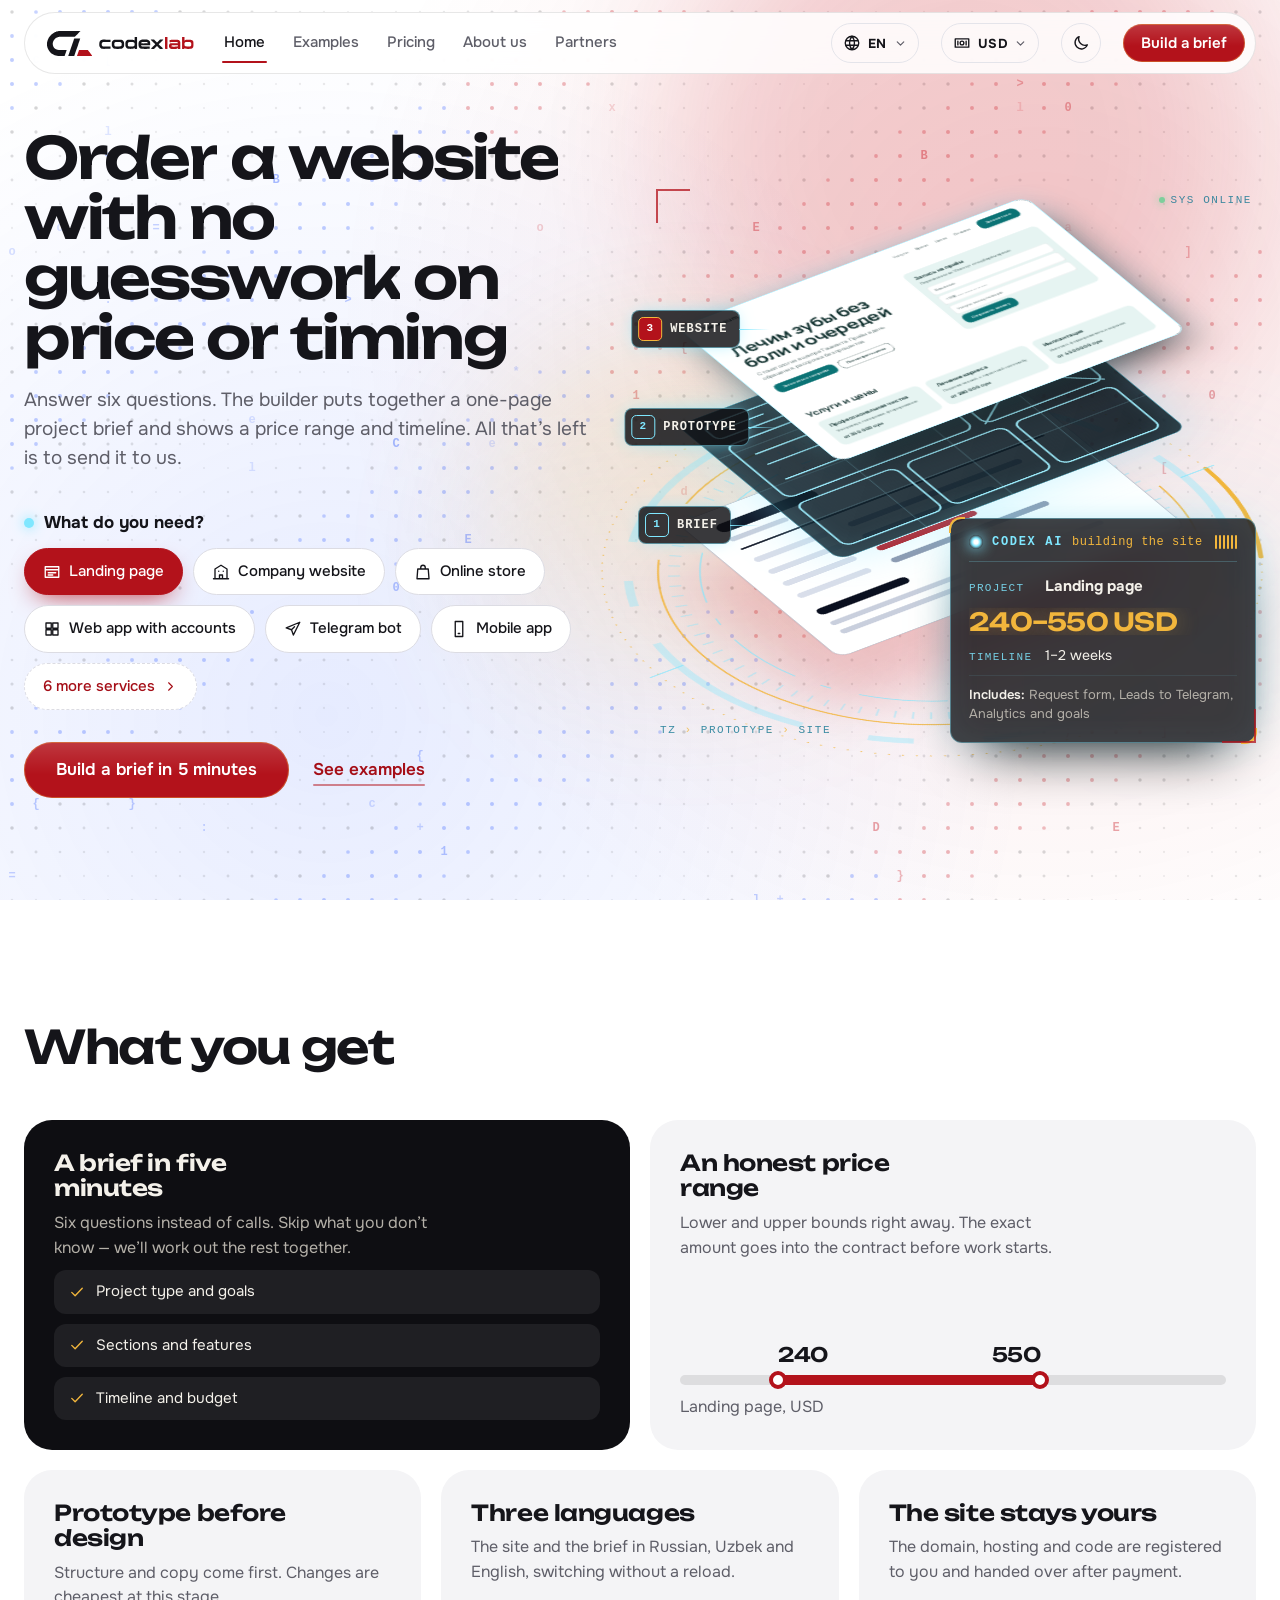
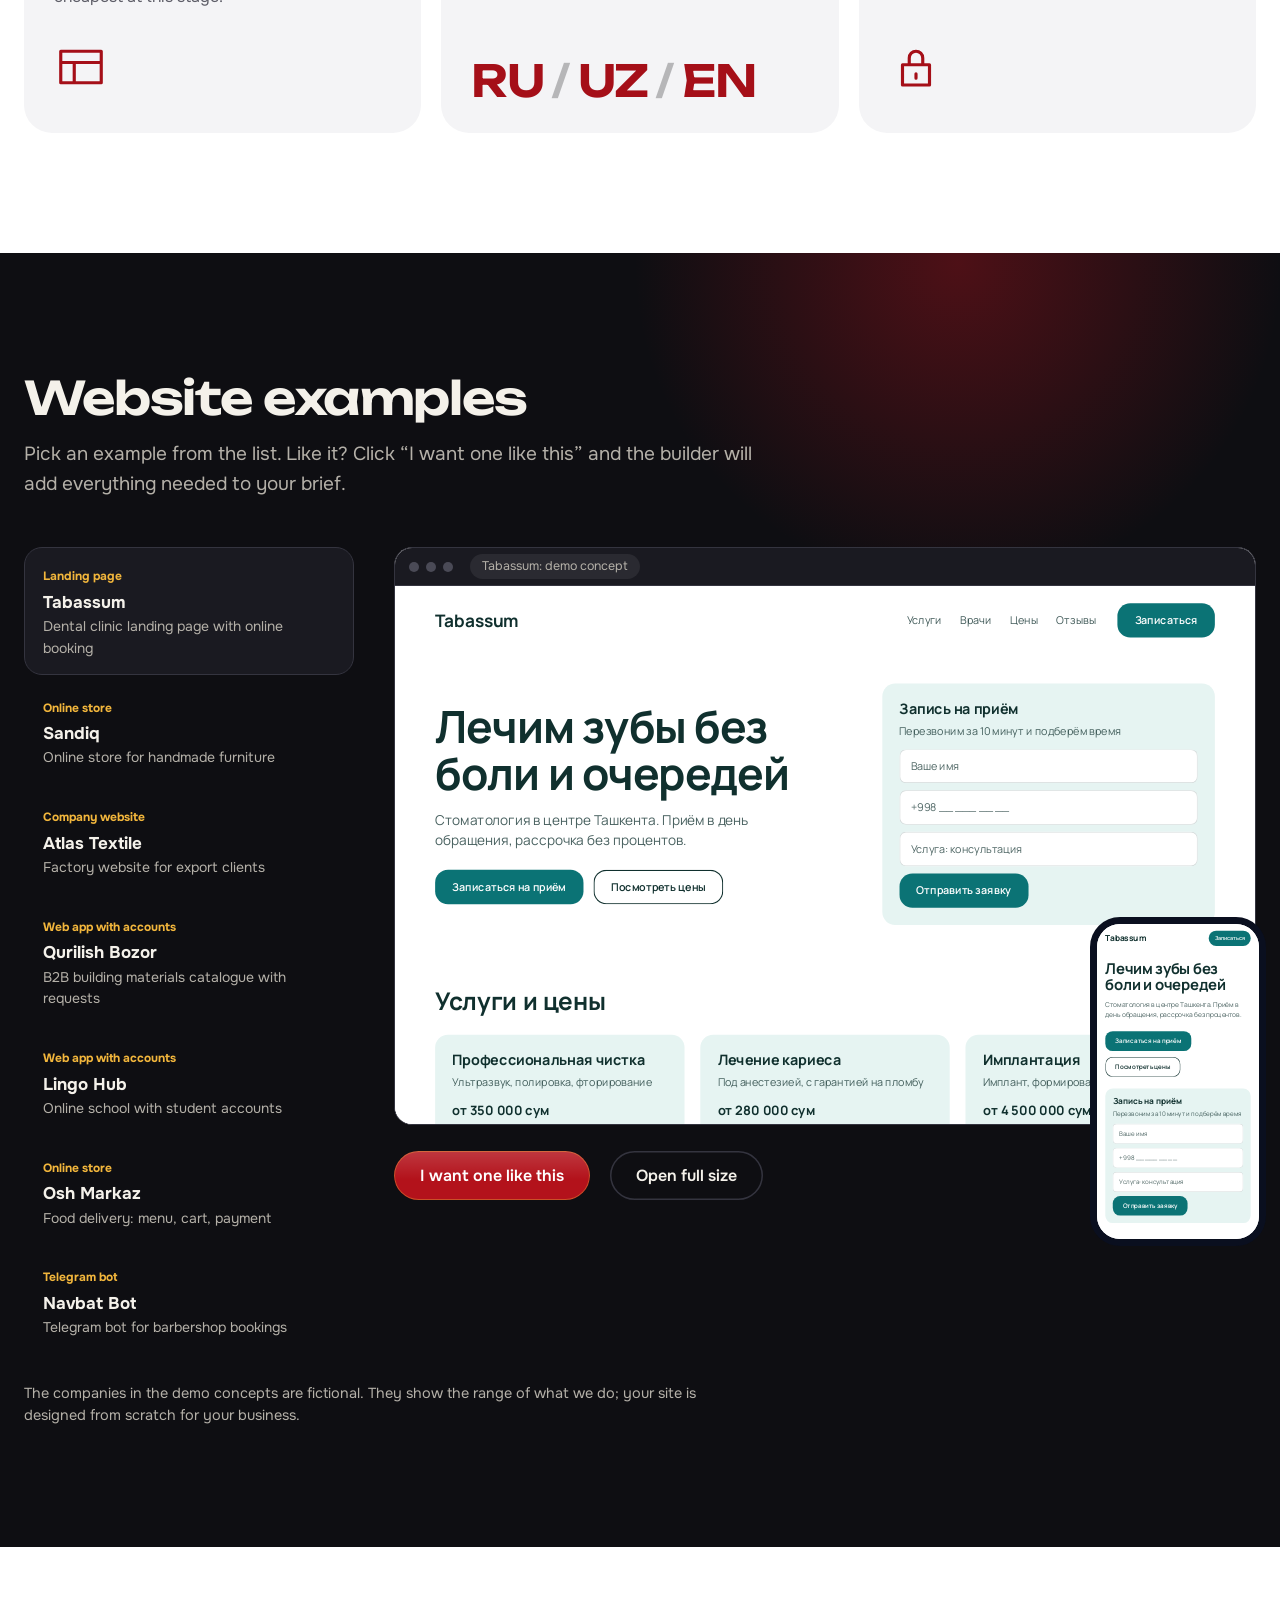
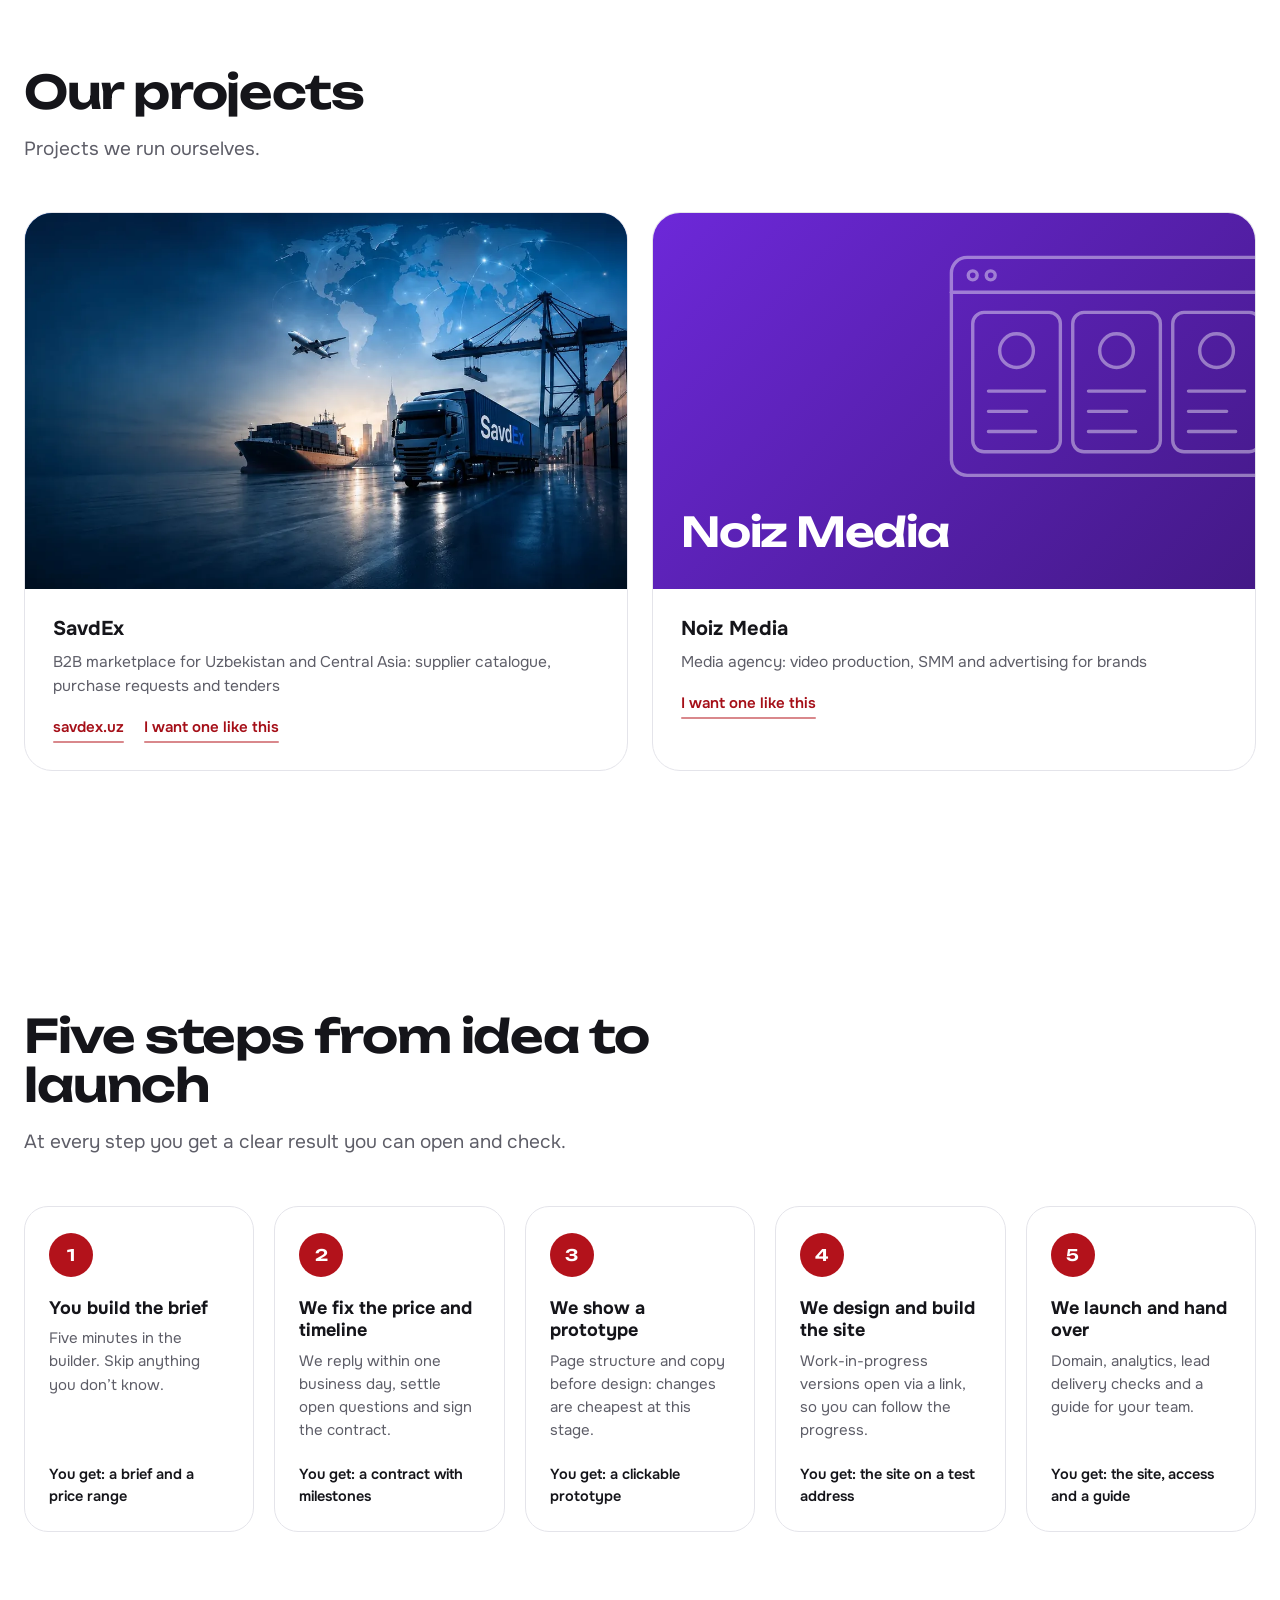
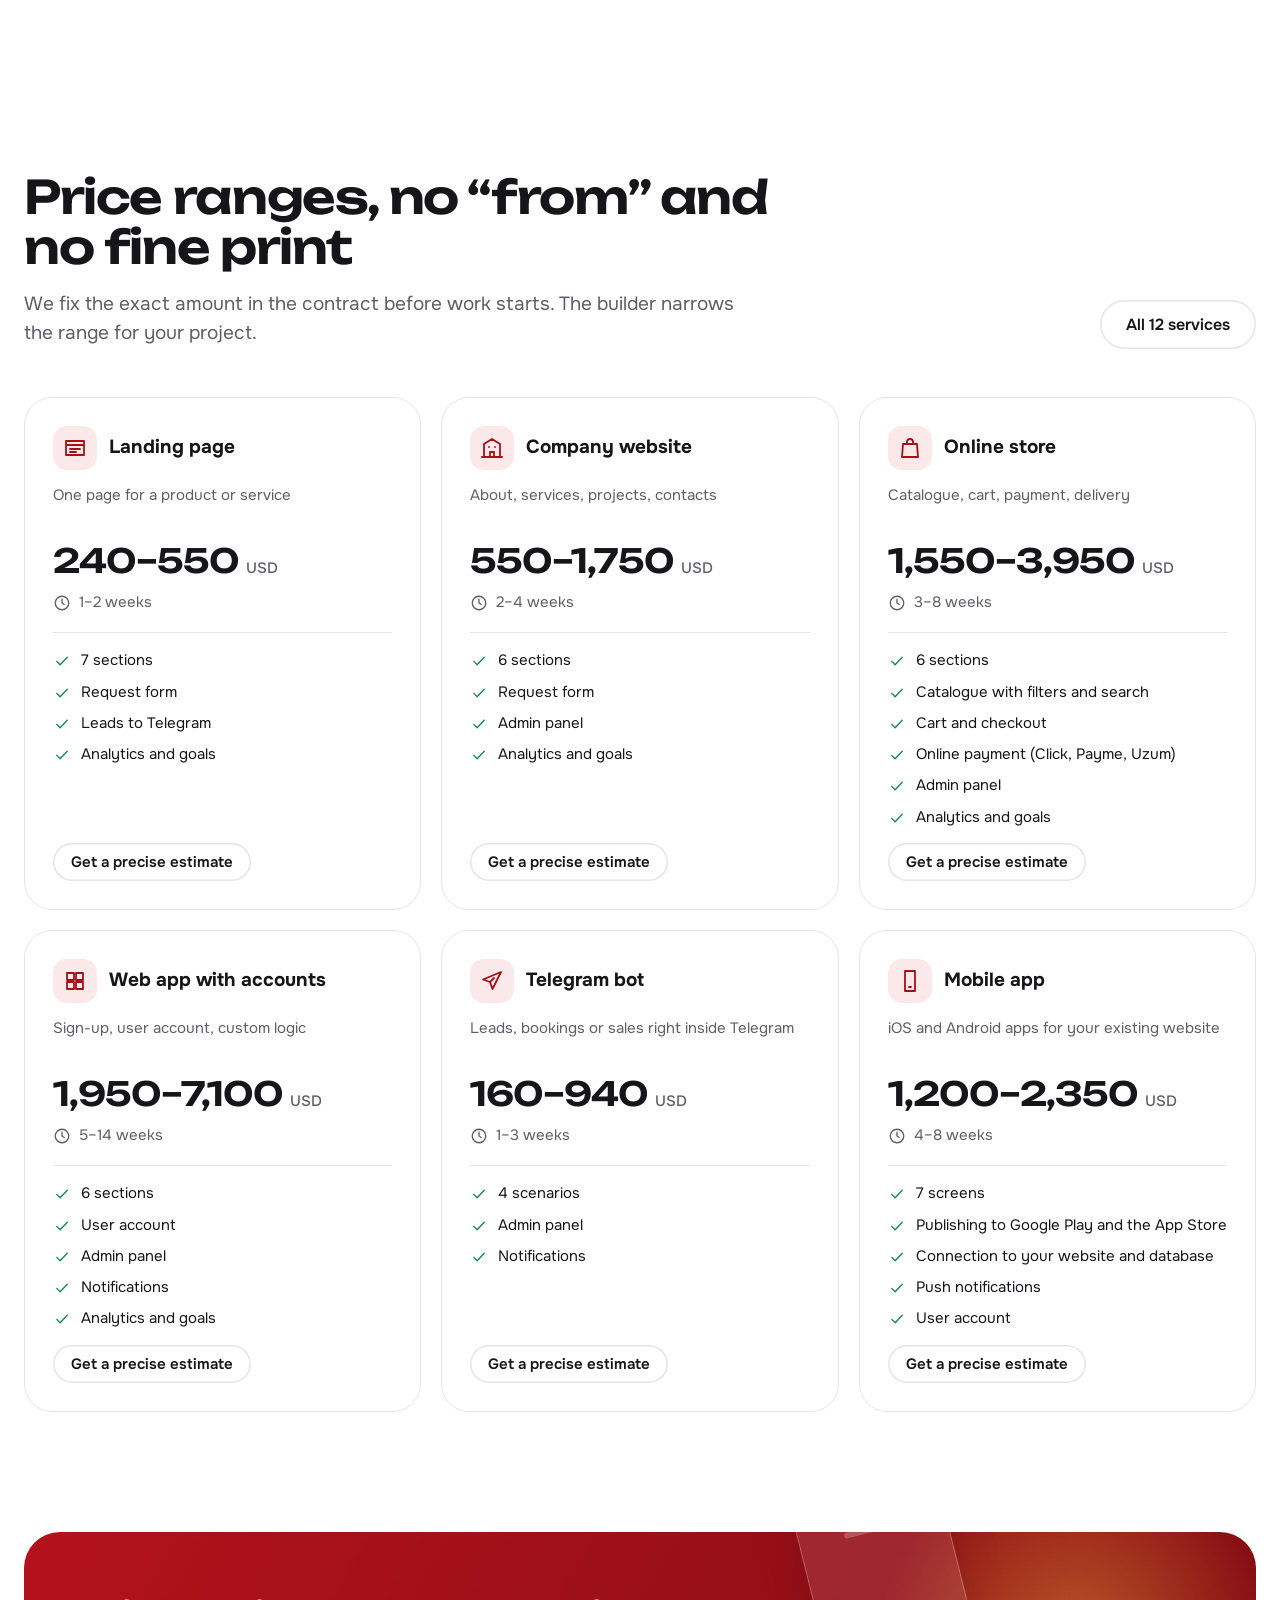
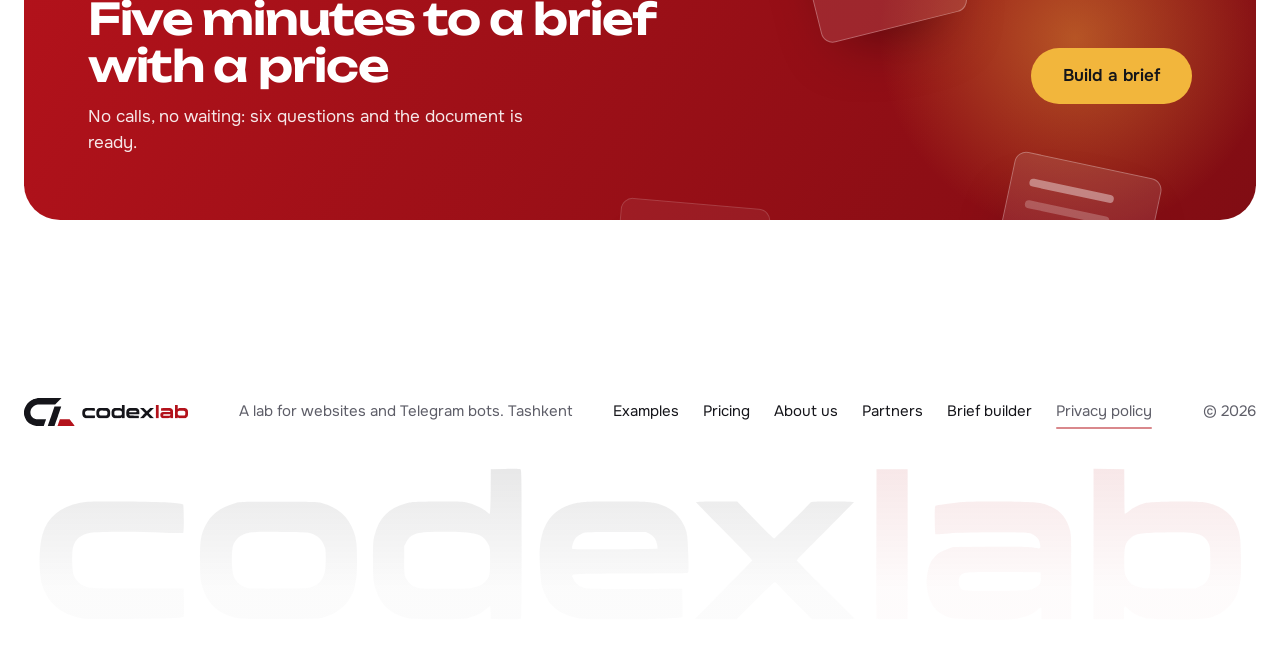
==== commit 9d579f5e: "Сайт: карта на «О нас» без ошибки в демо — рисунок карты, живая карта только на сервере В демо, пред" ====
--- a/site/index.html
+++ b/site/index.html
@@ -1203,6 +1203,18 @@
 .loc-acts .btn .ic{width:18px;height:18px}
 .loc-map{position:relative;min-height:400px;border:1px solid var(--line);border-radius:28px;overflow:hidden;background:var(--bg2)}
 .loc-map iframe{position:absolute;inset:0;width:100%;height:100%;border:0;color-scheme:light}
+/* рисунок карты — пока нет живой: кварталы, улицы и метка по центру */
+.loc-map--still{--road:color-mix(in srgb,var(--bg) 78%,transparent);--lane:color-mix(in srgb,var(--ink) 6%,transparent);
+  background-color:var(--bg2);
+  background-image:linear-gradient(32deg,transparent calc(50% - 7px),var(--road) calc(50% - 7px) calc(50% + 7px),transparent calc(50% + 7px)),
+    linear-gradient(90deg,transparent 96px,var(--road) 96px 108px,transparent 108px),
+    linear-gradient(0deg,transparent 96px,var(--road) 96px 108px,transparent 108px),
+    linear-gradient(90deg,var(--lane) 2px,transparent 2px),linear-gradient(0deg,var(--lane) 2px,transparent 2px);
+  background-size:100% 100%,204px 204px,204px 204px,51px 51px,51px 51px;background-position:center}
+.loc-still{position:absolute;inset:0;display:flex;flex-direction:column;align-items:center;justify-content:center;gap:18px;text-decoration:none}
+.loc-pin{display:grid;place-items:center;width:64px;height:64px;border-radius:50% 50% 50% 0;transform:rotate(-45deg);background:var(--brand);color:var(--brand-ink);box-shadow:0 0 0 10px color-mix(in srgb,var(--brand) 18%,transparent)}
+.loc-pin .ic{width:30px;height:30px;transform:rotate(45deg)}
+.loc-still .btn{background:var(--bg)}
 @media (max-width:900px){
   .loc{grid-template-columns:1fr}
   .loc-map{min-height:340px}
@@ -1787,7 +1799,9 @@
           <a class="link" href="https://maps.app.goo.gl/rtPo7oZBKVTv1oSXA" target="_blank" rel="noopener">Открыть в Google Картах</a>
         </div>
       </div>
-      <div class="loc-map"><iframe src="https://www.google.com/maps?q=41.3141551,69.2376133&amp;z=17&amp;hl=ru&amp;output=embed" title="Codex Lab на карте" loading="lazy" referrerpolicy="no-referrer-when-downgrade" allowfullscreen></iframe></div>
+      <div class="loc-map loc-map--still" data-embed="https://www.google.com/maps?q=41.3141551,69.2376133&amp;z=17&amp;hl=ru&amp;output=embed" data-title="Codex Lab на карте">
+        <a class="loc-still" href="https://maps.app.goo.gl/rtPo7oZBKVTv1oSXA" target="_blank" rel="noopener"><span class="loc-pin"><svg class="ic" viewBox="0 0 24 24" aria-hidden="true"><path pathLength="1" d="M12 21s-7-6.2-7-11.5a7 7 0 0 1 14 0C19 14.8 12 21 12 21zM12 12a2.5 2.5 0 1 0 0-5 2.5 2.5 0 0 0 0 5z"/></svg></span><span class="btn btn--quiet">Открыть карту</span></a>
+      </div>
     </div>
   </div>
 </section><!--/pg-->
@@ -2411,6 +2425,7 @@
   'Адрес студии — на карте. Маршрут построят Google Карты.': 'Studiya manzili — xaritada. Yo‘nalishni Google Xaritalar ko‘rsatadi.',
   'Построить маршрут': 'Yo‘nalish olish',
   'Открыть в Google Картах': 'Google Xaritalarda ochish',
+  'Открыть карту': 'Xaritani ochish',
   'Компании, с которыми мы работаем: сайт делаем мы, а продвигать его и находить клиентов помогают партнёры.': 'Biz bilan ishlaydigan kompaniyalar: saytni biz yaratamiz, uni targ‘ib qilish va mijoz topishda hamkorlar yordam beradi.',
   'Компании, с которыми мы работаем: медиа-агентство NOIZ Media и B2B-площадка SavdEx.': 'Biz bilan ishlaydigan kompaniyalar: NOIZ Media media-agentligi va SavdEx B2B-maydoni.',
   'О студии {name}': '{name} studiyasi haqida',
@@ -2953,6 +2968,7 @@
   'Адрес студии — на карте. Маршрут построят Google Карты.': 'Our studio address is on the map. Google Maps will plan the route.',
   'Построить маршрут': 'Get directions',
   'Открыть в Google Картах': 'Open in Google Maps',
+  'Открыть карту': 'Open the map',
   'Компании, с которыми мы работаем: сайт делаем мы, а продвигать его и находить клиентов помогают партнёры.': 'Companies we work with: we build the site, and our partners help promote it and find customers.',
   'Компании, с которыми мы работаем: медиа-агентство NOIZ Media и B2B-площадка SavdEx.': 'Companies we work with: NOIZ Media, a media agency, and SavdEx, a B2B marketplace.',
   'О студии {name}': 'About {name}',
@@ -4085,8 +4101,23 @@
           <a class="link" href="${esc(loc.open)}" target="_blank" rel="noopener">Открыть в Google Картах</a>
         </div>
       </div>
-      <div class="loc-map"><iframe src="${esc(loc.embed)}" title="${esc(pick(loc.name + ' на карте', loc.name + ' xaritada', loc.name + ' on the map'))}" loading="lazy" referrerpolicy="no-referrer-when-downgrade" allowfullscreen></iframe></div>
+      <div class="loc-map loc-map--still" data-embed="${esc(loc.embed)}" data-title="${esc(pick(loc.name + ' на карте', loc.name + ' xaritada', loc.name + ' on the map'))}">
+        <a class="loc-still" href="${esc(loc.open)}" target="_blank" rel="noopener"><span class="loc-pin">${icon('pin')}</span><span class="btn btn--quiet">Открыть карту</span></a>
+      </div>
     </div>`;
+/* Живая карта Google — только когда сайт стоит на своём сервере: там CSP разрешает её (frame-src).
+   В демо, предпросмотре и открытом файле встроенные чужие страницы запрещены — браузер показал бы ошибку,
+   поэтому там остаётся рисунок карты со ссылкой на Google Карты. */
+function liveMaps() {
+  if (!serverMode) return;
+  for (const box of $$('#site .loc-map[data-embed]')) {
+    const frame = document.createElement('iframe');
+    Object.assign(frame, { src: box.dataset.embed, title: box.dataset.title, loading: 'lazy', referrerPolicy: 'no-referrer-when-downgrade', allowFullscreen: true });
+    box.replaceChildren(frame);
+    box.classList.remove('loc-map--still');
+    box.removeAttribute('data-embed');
+  }
+}
 
 /* Политика конфиденциальности (Закон РУз «О персональных данных», ЗРУ-547).
    Пишет только то, что сайт, бот и сервер делают на самом деле. Меняете обработку данных — поправьте и текст.
@@ -5410,6 +5441,7 @@
   document.documentElement.classList.add('js');
   $('#site').innerHTML = siteHTML(D);
   localize($('#site'));
+  liveMaps();
   setPage(PAGE, 'none');
   sceneShown = '';
   splitWords($('.hero h1'));
@@ -6311,6 +6343,7 @@
   serverReady.then((ok) => {
     serverMode = ok;
     if (!ok) return;
+    liveMaps();
     track('visit');
     if (S.step === 6) renderDone();
     if (adminEl && adminEl.open) renderAdmin(true);
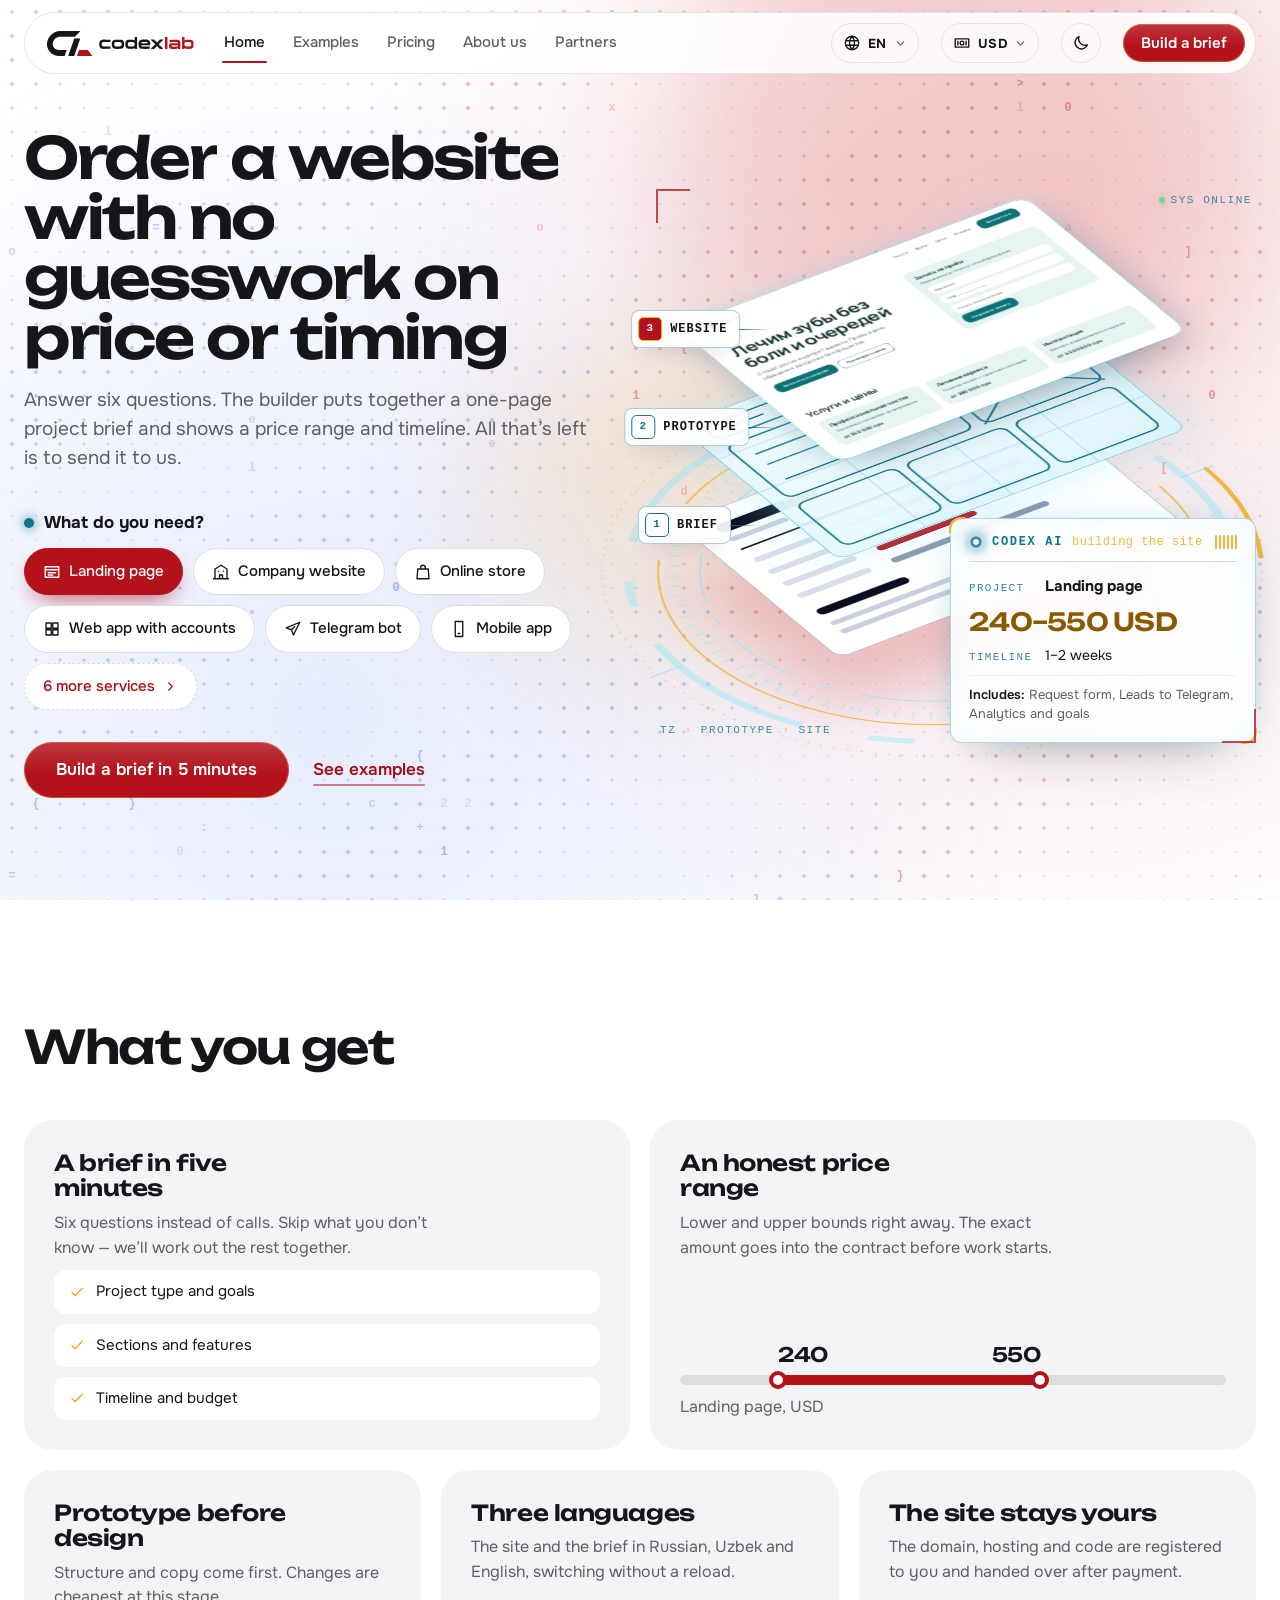
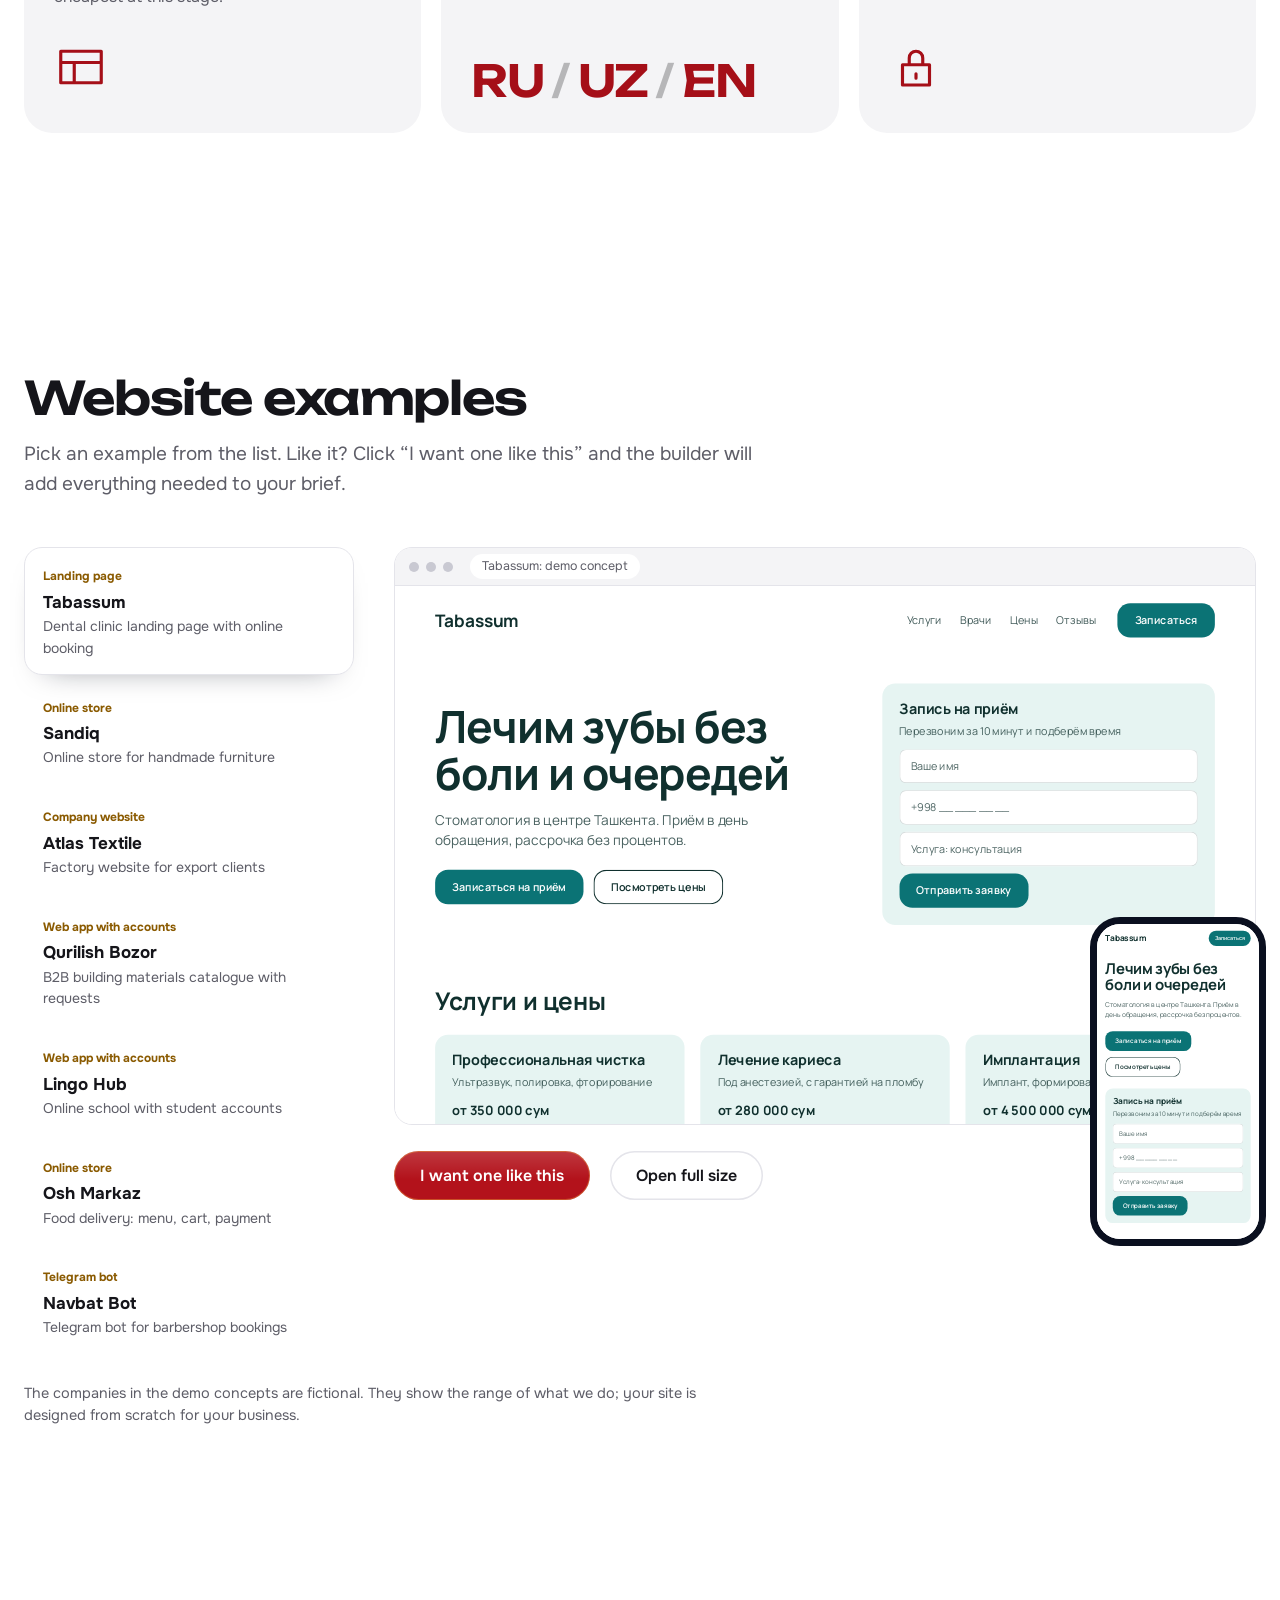
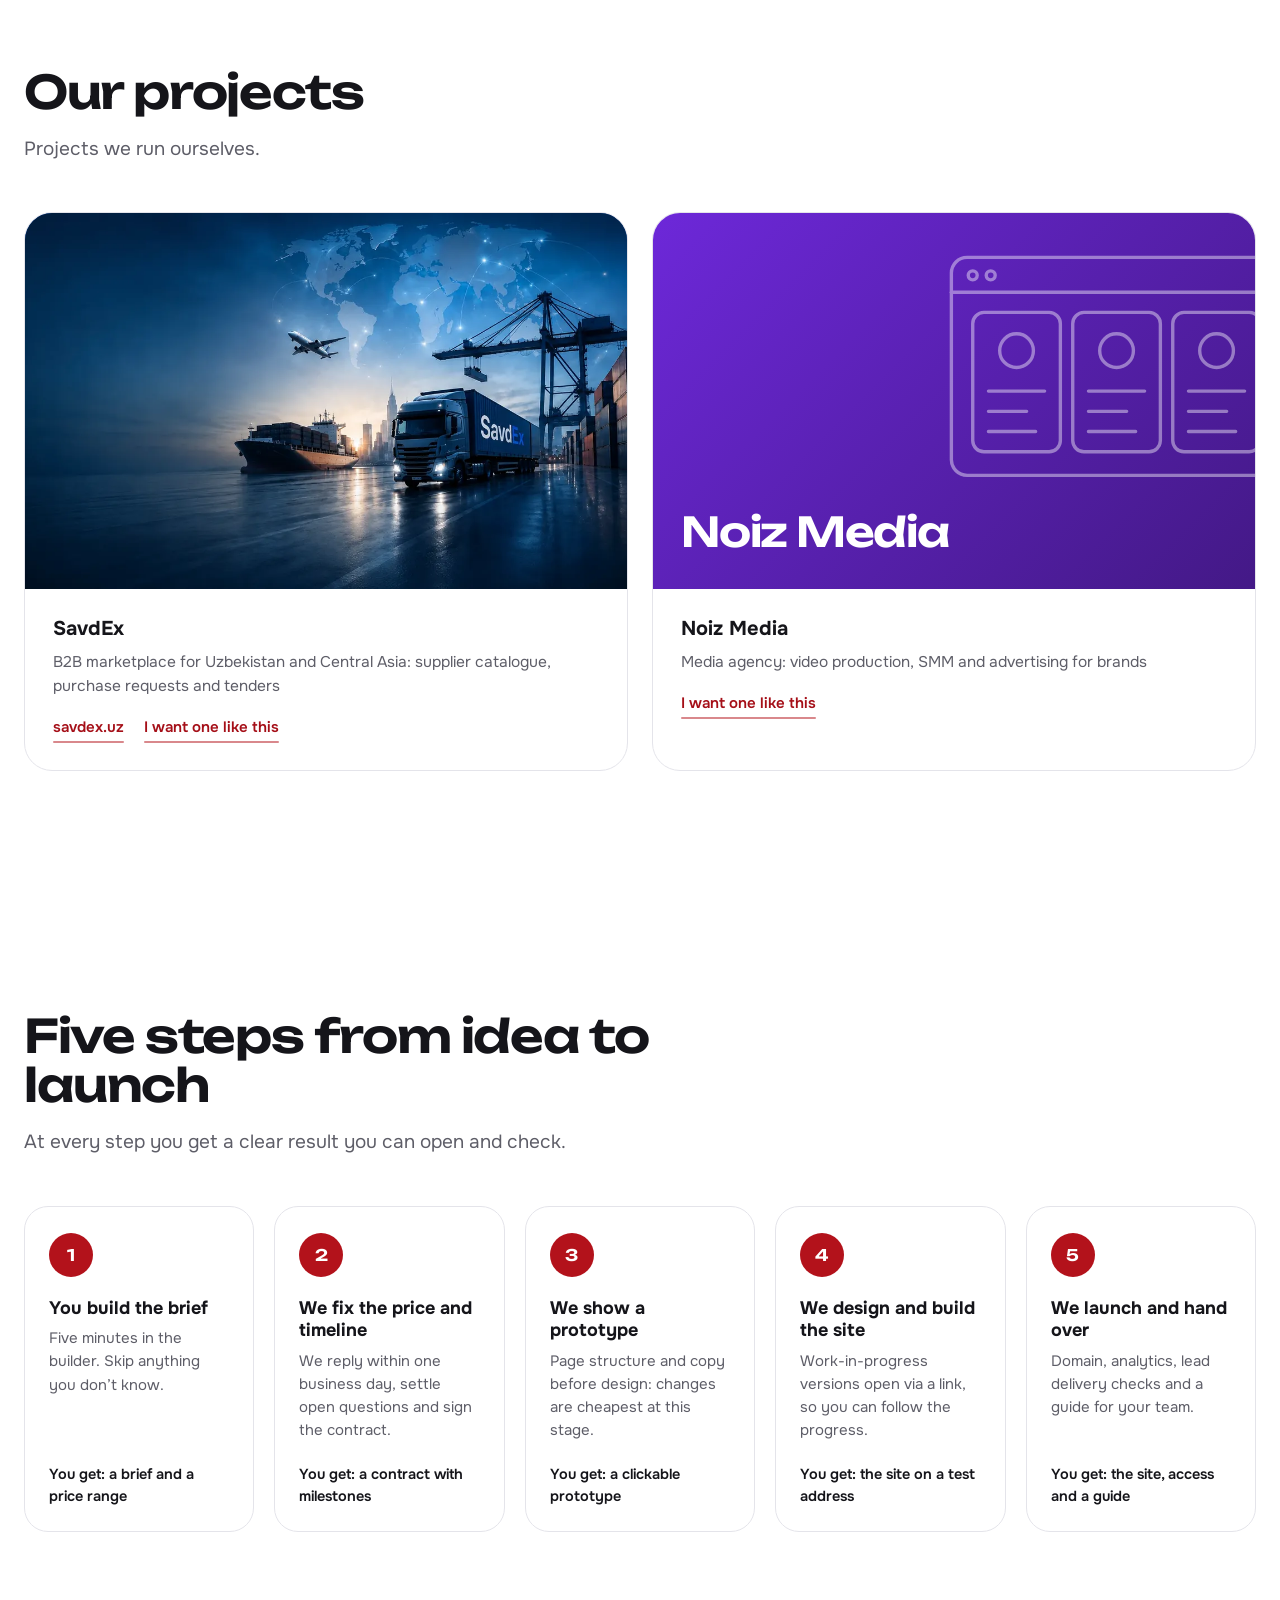
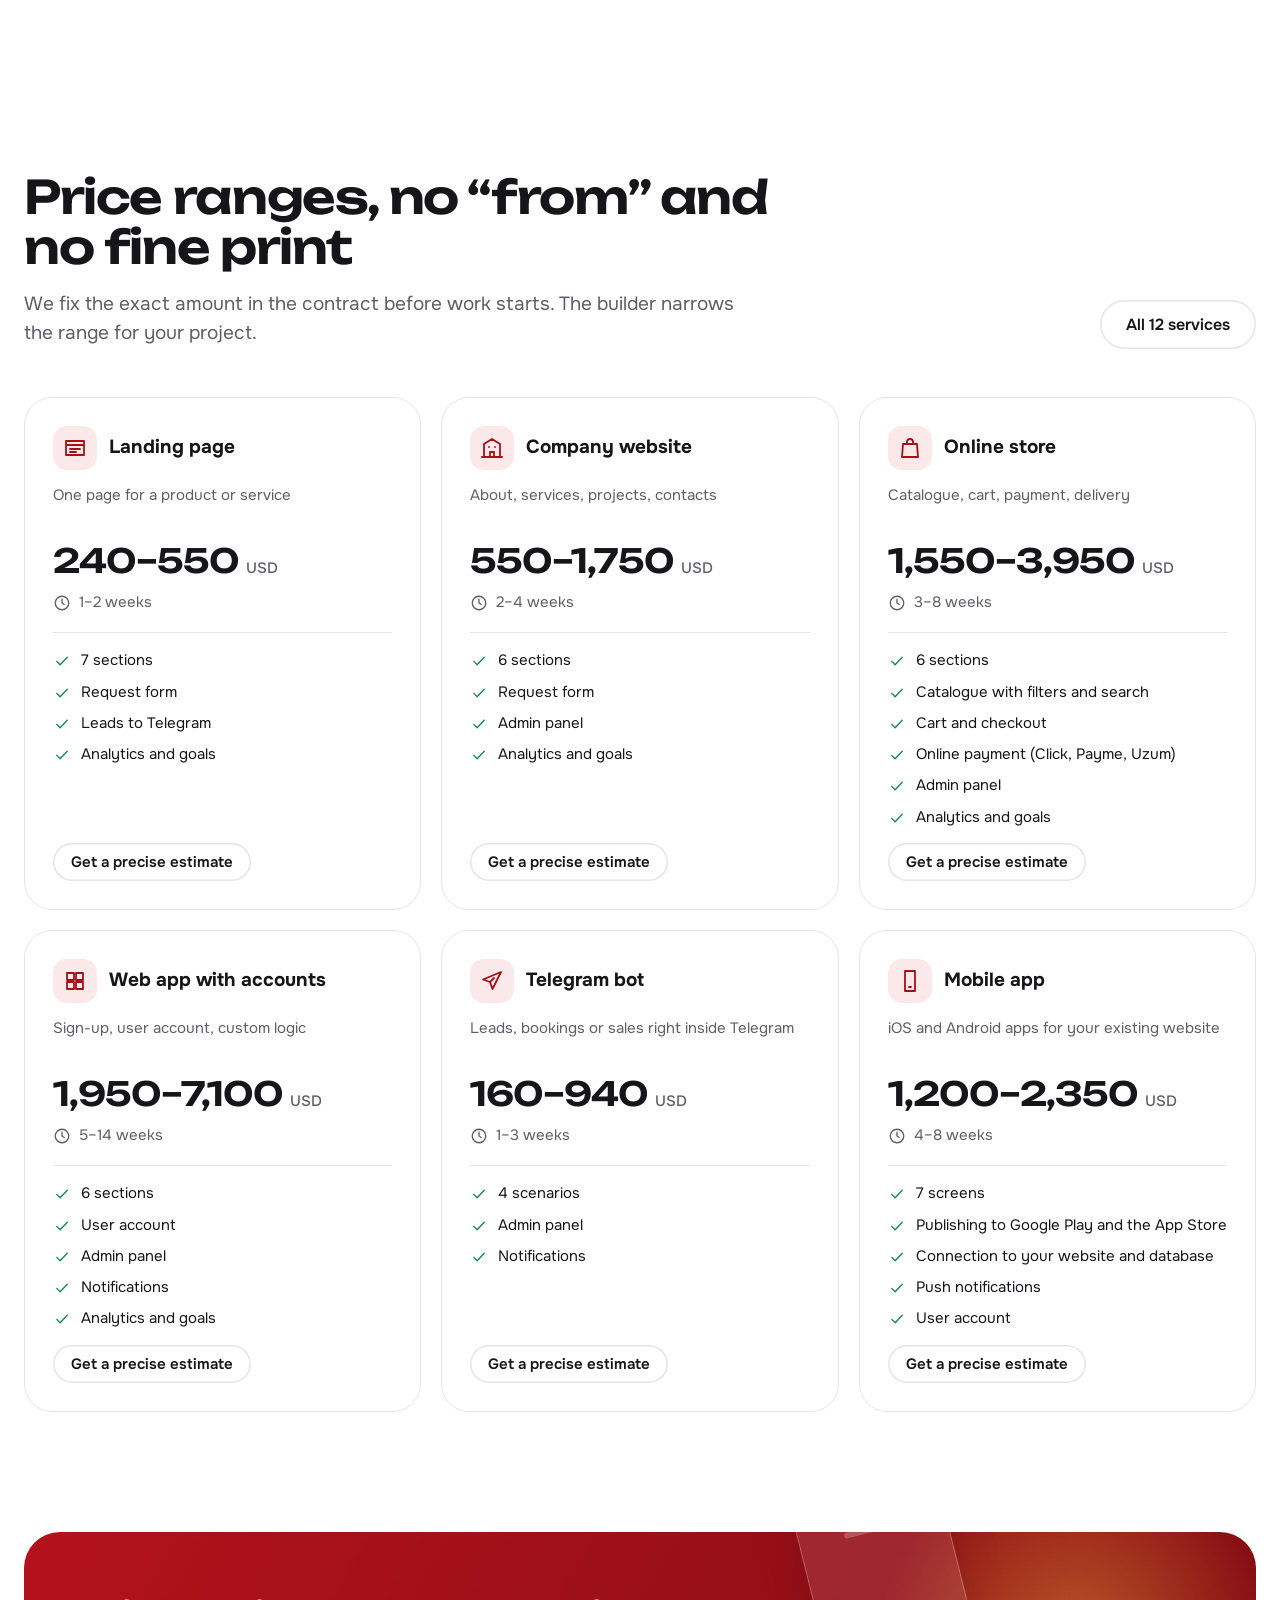
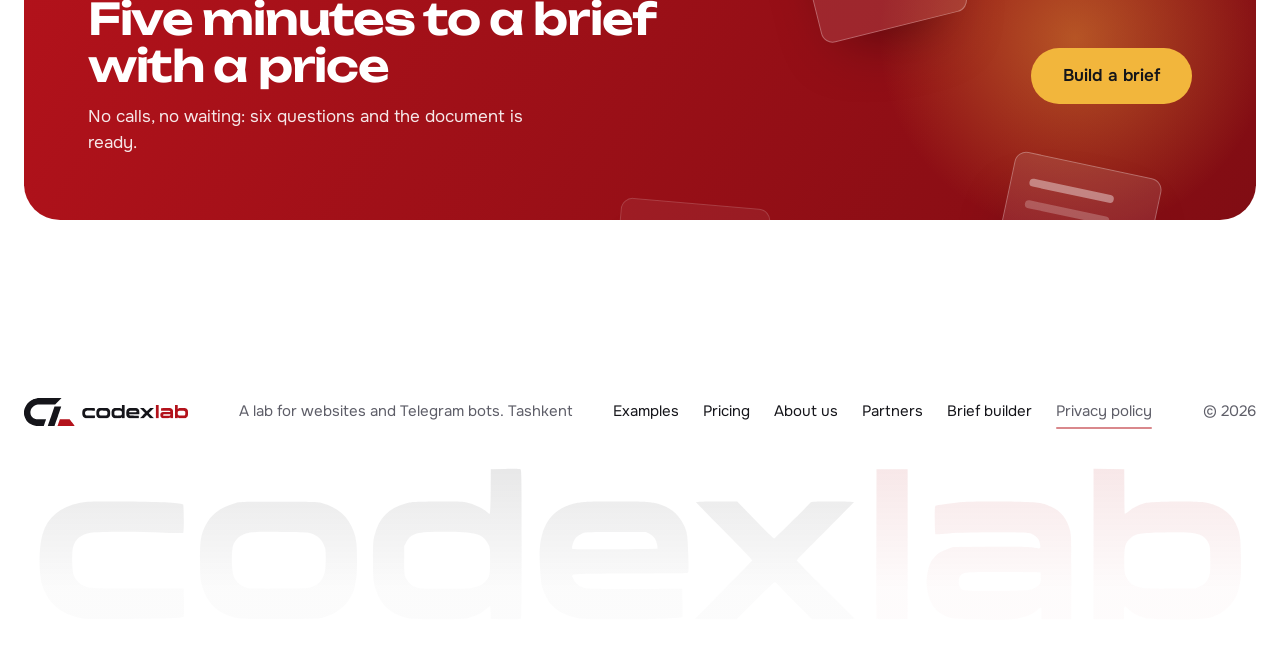
==== commit af023ec5: "Сайт: светлая тема без исключений — примеры, конструктор и голограмма тоже светлые Днём больше нет н" ====
--- a/site/index.html
+++ b/site/index.html
@@ -1138,8 +1138,8 @@
 }
 
 /* =====================================================================
-   СВЕТЛАЯ ТЕМА. Шапка, первый экран и подвал — светлые; примеры, конструктор
-   и тёмные карточки остаются ночными полосами. Тёмная тема — блоки выше.
+   СВЕТЛАЯ ТЕМА — светлое всё, без исключений: шапка, первый экран с голограммой,
+   примеры, конструктор, тёмные карточки и подвал. Тёмная тема — блоки выше.
    ===================================================================== */
 :root[data-theme="light"] .top{--bg:#FFFFFF;--ink:#15151A;--muted:#5E5E68;--line:#E4E4EA;--brand-text:#A50F18;color:#15151A}
 :root[data-theme="light"] .top-in{background:rgba(255,255,255,.86);border-color:rgba(21,21,26,.1)}
@@ -1153,7 +1153,7 @@
 :root[data-theme="light"] .pick-menu button[aria-checked="true"] b{color:var(--brand-text)}
 :root[data-theme="light"] .pick-menu button[aria-checked="true"]::after{background:var(--brand)}
 
-/* Первый экран днём: светлый фон, тёплое свечение; сцена и карточка ассистента — тёмное стекло, как ночью */
+/* Первый экран днём: светлый фон, тёплое свечение; сцена, выноски и карточка ассистента — светлое стекло */
 :root[data-theme="light"] .hero{--bg:#FFFFFF;--bg2:#F4F4F6;--ink:#15151A;--muted:#5E5E68;--line:#DCDCE3;--brand-text:#A50F18;--brand-soft:#FBE9EA;background:#F4F4F6;color:#15151A}
 :root[data-theme="light"] .hero::after{background-image:radial-gradient(rgba(21,21,26,.1) 1px,transparent 1.5px)}
 :root[data-theme="light"] .aurora i:nth-child(1){opacity:.16}
@@ -1164,17 +1164,66 @@
 :root[data-theme="light"] .hero .chip[aria-pressed="true"]{background:var(--brand);border-color:var(--brand);box-shadow:0 10px 26px -12px var(--brand)}
 :root[data-theme="light"] .layer--shadow{background:rgba(200,20,31,.2)}
 :root[data-theme="light"] .hud-read{color:#0E7490}
-:root[data-theme="light"] .hero-card{color:var(--on-night)}   /* карточка ассистента — тёмное стекло и днём */
 :root[data-theme="light"] .scene::before,:root[data-theme="light"] .scene::after{border-color:var(--brand)}
 
 /* Подвал днём */
 :root[data-theme="light"] .foot{background:#F4F4F6;color:#5E5E68;border-top:1px solid #E4E4EA}
-/* Днём светлые блоки, первый экран и подвал — один белый лист без стыков; примеры и конструктор
-   остаются ночными полосами */
-:root[data-theme="light"] :is(.hero,.sec:not(.sec--night),.foot){background:transparent}
+/* Днём все блоки, первый экран и подвал — один белый лист без стыков */
+:root[data-theme="light"] :is(.hero,.sec,.brief,.foot){background:transparent}
+:root[data-theme="light"] :is(.sec--night,.brief)::before,:root[data-theme="light"] .brief::after{display:none}
 :root[data-theme="light"] .foot{border-top:0}
 :root[data-theme="light"] .foot a{color:#15151A}
 :root[data-theme="light"]{--fw-ink:#15151A;--fw-red:#B3121B;--fw-top:.1;--fw-bottom:.015}
+
+/* Ночные цвета днём — светлые: у примеров, конструктора, тёмных карточек и голограммы первого экрана.
+   Голубой голограммы днём темнее — иначе на белом не прочитать. */
+:root[data-theme="light"] :is(.sec--night,.brief,.tile--a,.plan--note,.hero-card,.hw,.tag){--night:#FFFFFF;--night2:#FFFFFF;--on-night:#15151A;--night-muted:#5E5E68;--night-line:#E4E4EA}
+:root[data-theme="light"] :is(.hero,.sec--night,.brief){--holo:#0E7490}
+
+/* Примеры сайтов днём */
+:root[data-theme="light"] .sec--night button.ex:hover{background:rgba(21,21,26,.04)}
+:root[data-theme="light"] .sec--night button.ex[aria-pressed="true"]{box-shadow:0 14px 30px -22px rgba(10,15,31,.5)}
+:root[data-theme="light"] .sec--night button.ex .ex-type{color:var(--accent-text)}
+:root[data-theme="light"] .sec--night .browser-bar{background:#F4F4F6}
+:root[data-theme="light"] .sec--night .browser-bar i{background:#C9C9D2}
+:root[data-theme="light"] .sec--night .browser-bar span{background:#FFFFFF;color:var(--muted)}
+:root[data-theme="light"] .sec--night :focus-visible{outline-color:var(--brand)}
+
+/* Плитка «ТЗ за пять минут» и пометка под тарифами днём */
+:root[data-theme="light"] .tile--a{background:var(--bg2)}
+:root[data-theme="light"] .ticks li{background:#FFFFFF}
+:root[data-theme="light"] :is(.ticks,.plan--note) .ic{color:var(--accent)}
+:root[data-theme="light"] :is(.plan--note,.plan--note:hover){background:var(--bg2);border-color:var(--line)}
+/* белые кнопки ночных блоков днём — красные, как остальные главные кнопки */
+:root[data-theme="light"] :is(.plan--note,.brief) .btn--light{background:var(--brand);color:var(--brand-ink);box-shadow:inset 0 0 0 1px rgba(242,182,60,.38)}
+:root[data-theme="light"] :is(.plan--note,.brief) .btn--light:hover{box-shadow:inset 0 0 0 1px rgba(242,182,60,.7),0 12px 26px -12px var(--brand)}
+:root[data-theme="light"] :is(.tile--a,.plan--note).glow::after{background:radial-gradient(440px circle at var(--mx,50%) var(--my,50%),rgba(232,169,23,.16),transparent 62%)}
+
+/* Конструктор ТЗ днём */
+:root[data-theme="light"] .panel{box-shadow:0 30px 60px -44px rgba(21,21,26,.3)}
+:root[data-theme="light"] .prog button[aria-current="step"]{border-color:#15151A;color:#15151A}
+:root[data-theme="light"] .in{background:#FFFFFF}
+:root[data-theme="light"] :is(.in:hover,.opt:hover span){border-color:#B9B9C4}
+:root[data-theme="light"] :is(.in:focus-visible,.opt input:focus-visible+span){outline-color:var(--brand)}
+:root[data-theme="light"] .opts--cards .ic{background:#F4F4F6}
+:root[data-theme="light"] .consent input{accent-color:var(--brand)}
+:root[data-theme="light"] :is(.err,.est .warn){color:#9A6700}
+:root[data-theme="light"] :is(.est b,.done-sum b){color:var(--accent-text);text-shadow:none}
+:root[data-theme="light"] .sheet{box-shadow:0 40px 80px -44px rgba(21,21,26,.35),0 0 0 1px rgba(21,21,26,.06)}
+
+/* Голограмма первого экрана днём: светлое стекло с голубой кромкой */
+:root[data-theme="light"] .tag{background:rgba(255,255,255,.92);border-color:rgba(14,116,144,.35);box-shadow:0 10px 24px -14px rgba(21,21,26,.3)}
+:root[data-theme="light"] .hero-card{background:rgba(255,255,255,.9);border-color:rgba(14,116,144,.3);box-shadow:0 30px 60px -34px rgba(21,21,26,.35),0 0 40px -22px rgba(8,145,178,.55),inset 0 0 30px rgba(127,231,255,.12)}
+:root[data-theme="light"] .is-ready .hero-card{box-shadow:0 30px 60px -34px rgba(21,21,26,.35),0 0 48px -16px rgba(18,138,75,.45),inset 0 0 30px rgba(95,208,143,.1)}
+:root[data-theme="light"] .ai-head{border-bottom-color:rgba(14,116,144,.2)}
+:root[data-theme="light"] .hero-card .hc-inc{border-top-color:rgba(14,116,144,.16)}
+:root[data-theme="light"] .hero-card .total{color:var(--accent-text);text-shadow:none}
+:root[data-theme="light"] .hw{background:rgba(255,255,255,.94);border-color:rgba(14,116,144,.4);box-shadow:0 14px 30px -18px rgba(21,21,26,.3),0 0 26px -12px rgba(8,145,178,.5),inset 0 0 20px rgba(127,231,255,.12)}
+:root[data-theme="light"] .hw-sw i{border-color:rgba(21,21,26,.14)}
+:root[data-theme="light"] .hw-bar{background:rgba(14,116,144,.14)}
+:root[data-theme="light"] .layer--wire{background:linear-gradient(135deg,rgba(240,252,255,.95),rgba(222,245,251,.96));border-color:rgba(14,116,144,.38);box-shadow:0 0 60px rgba(127,231,255,.35),inset 0 0 30px rgba(127,231,255,.18)}
+:root[data-theme="light"] .layer--wire svg g{stroke:#0E7490}
+:root[data-theme="light"] .layer--site{box-shadow:0 24px 50px -14px rgba(10,15,31,.3),0 0 40px -10px rgba(127,231,255,.45)}
 
 /* Плитка «Три языка»: RU / UZ / EN в одну строку и на планшете */
 .tile-big{white-space:nowrap}
